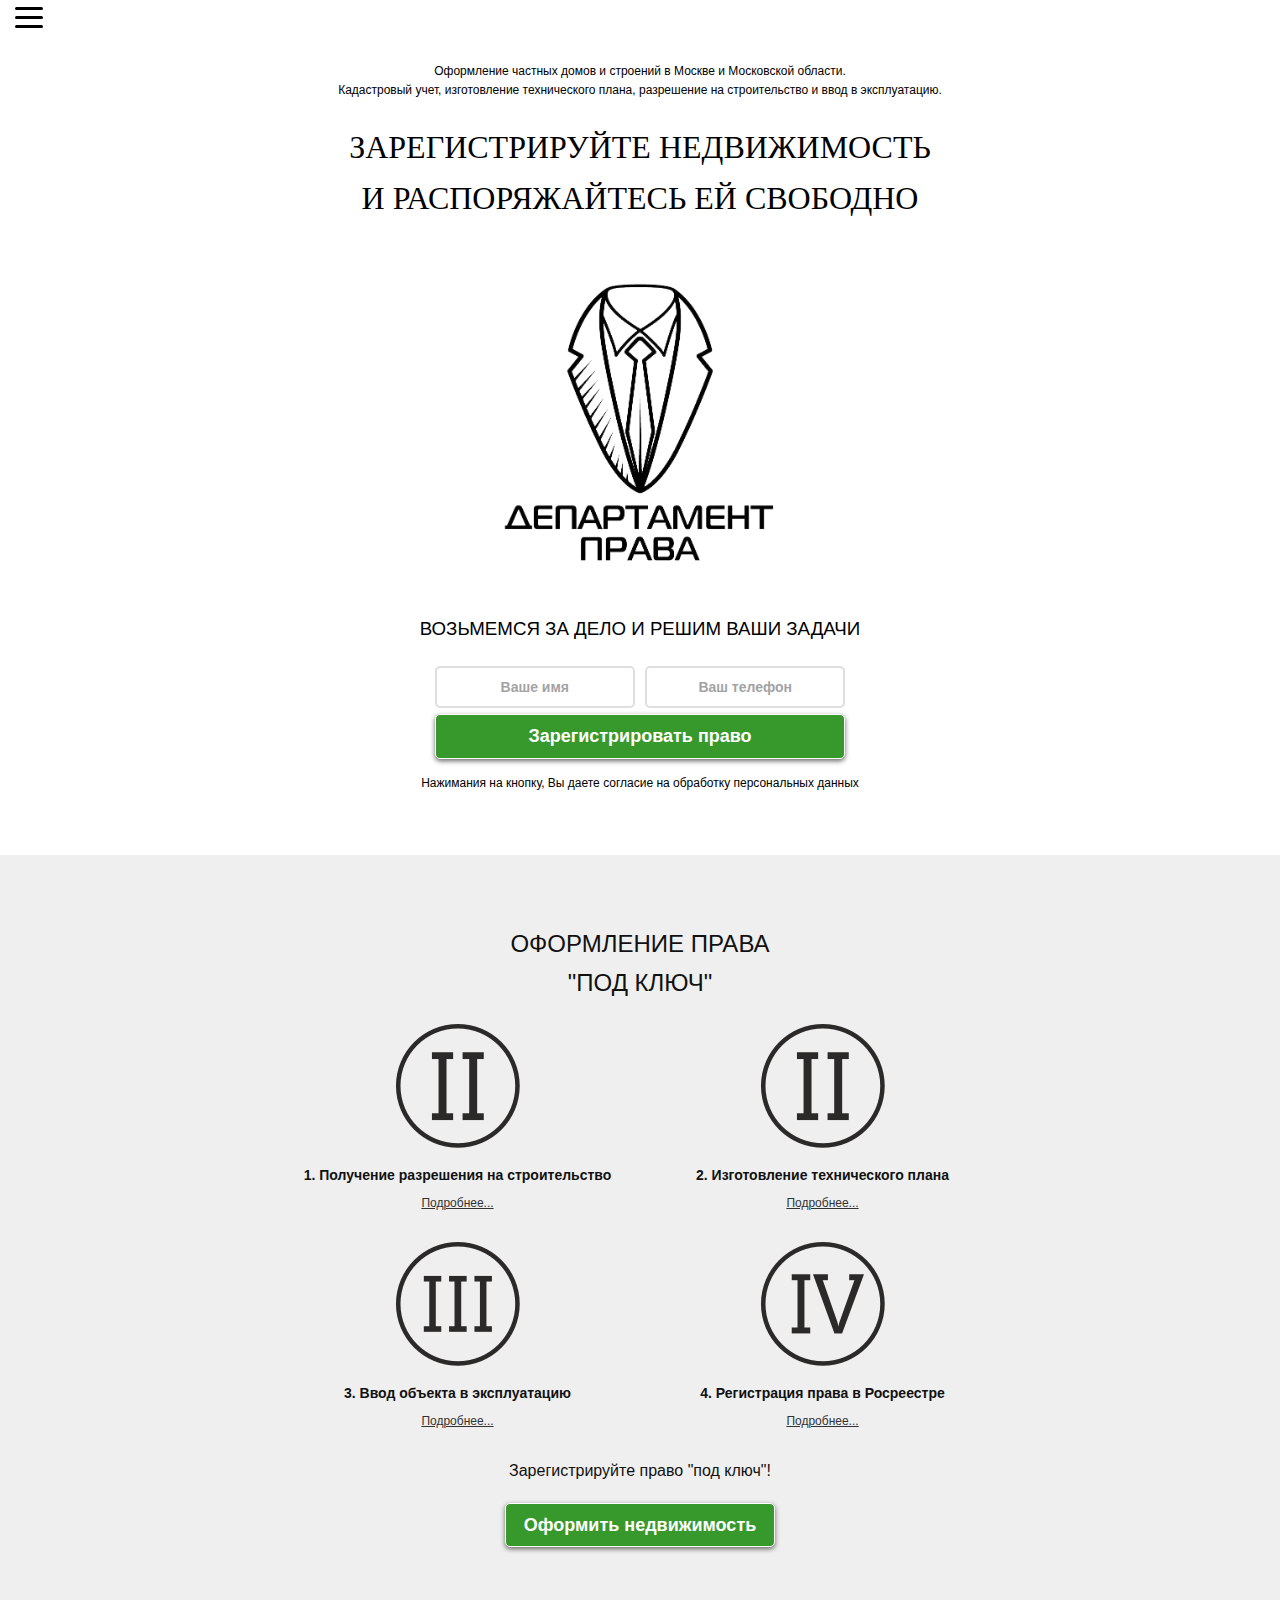
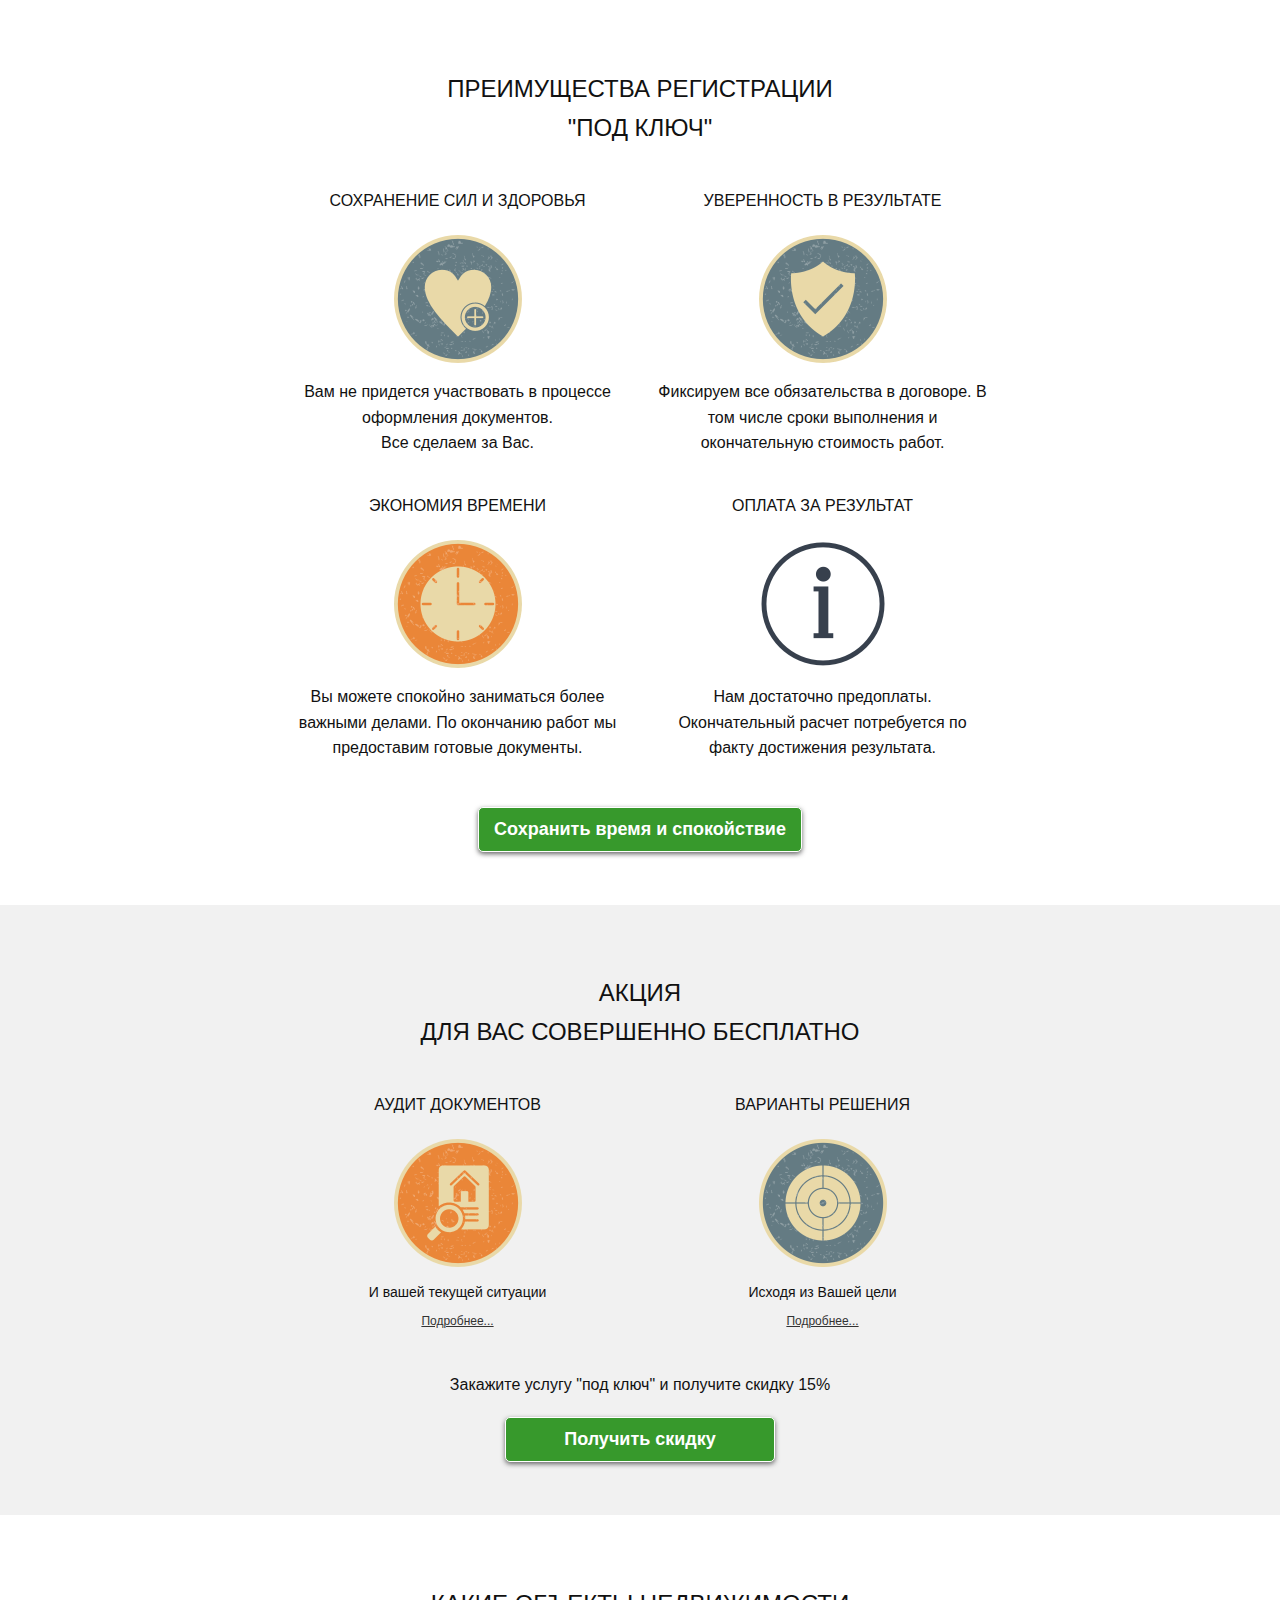
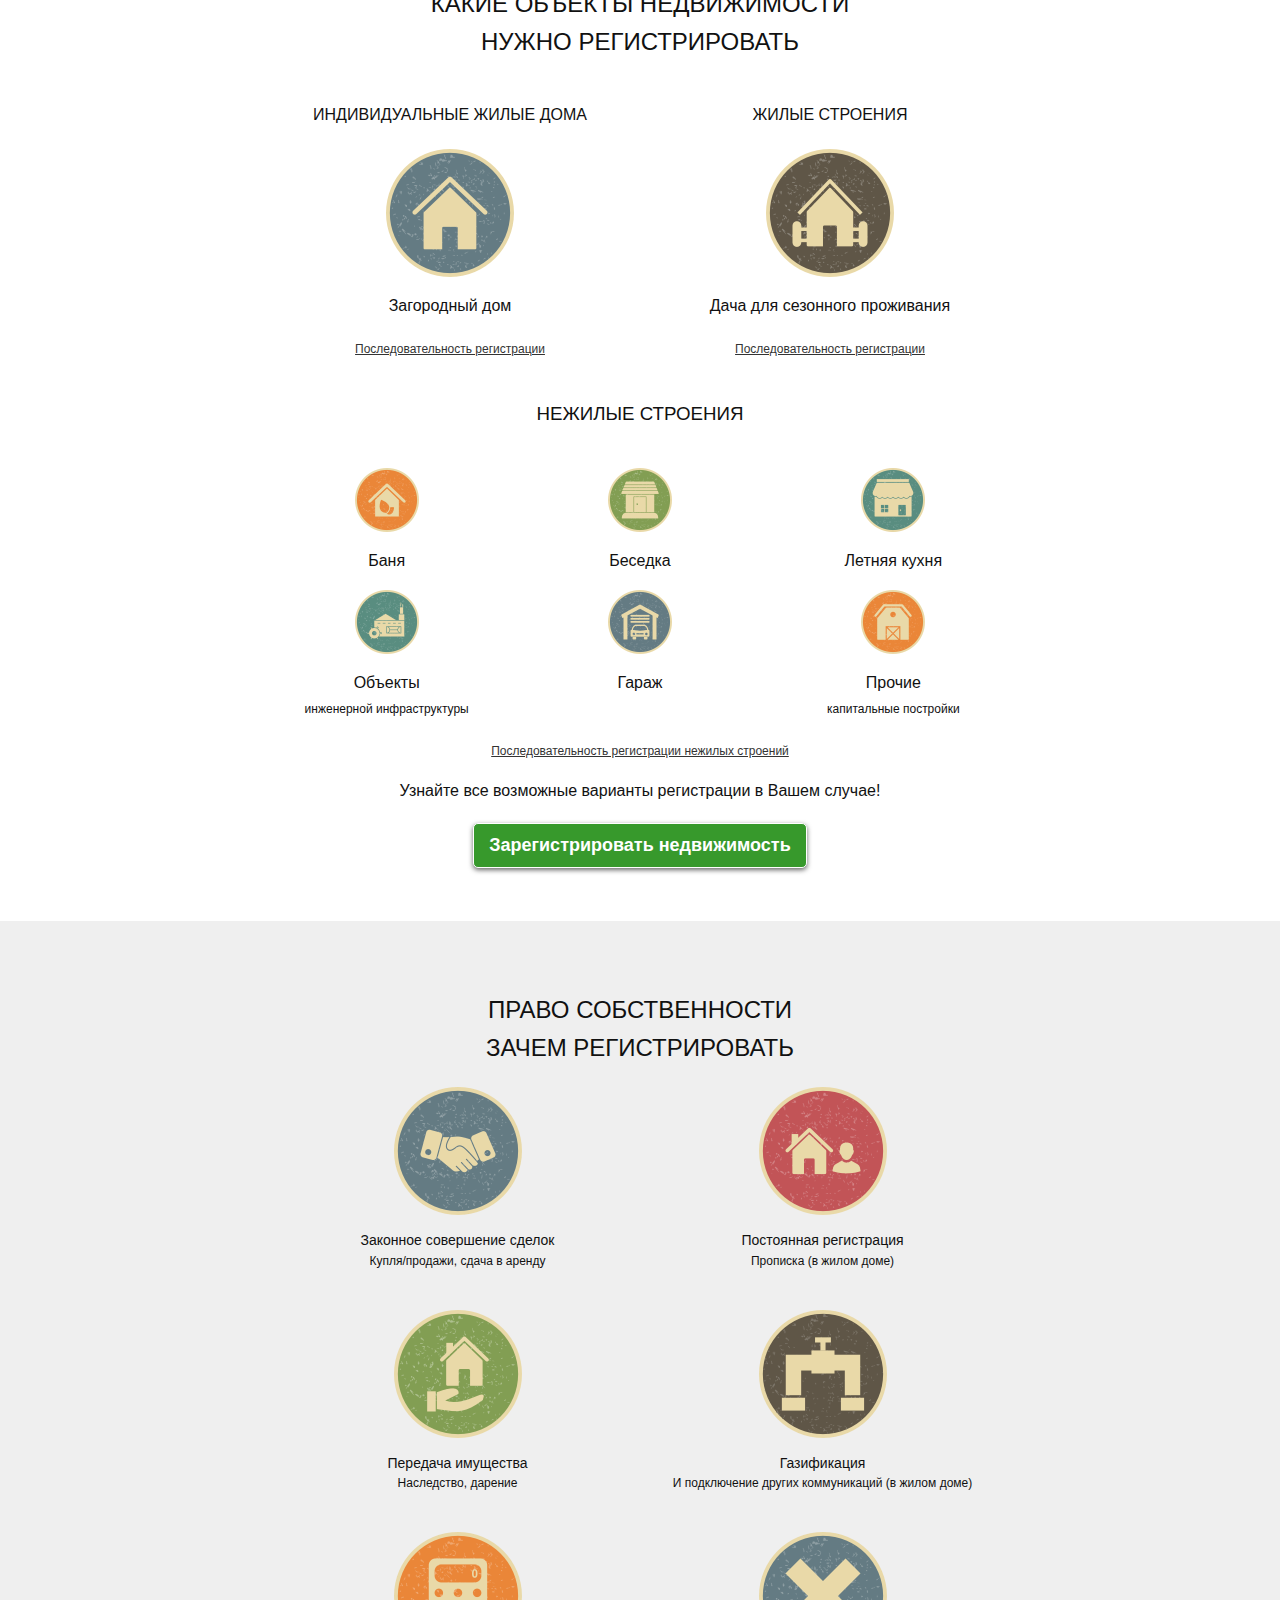
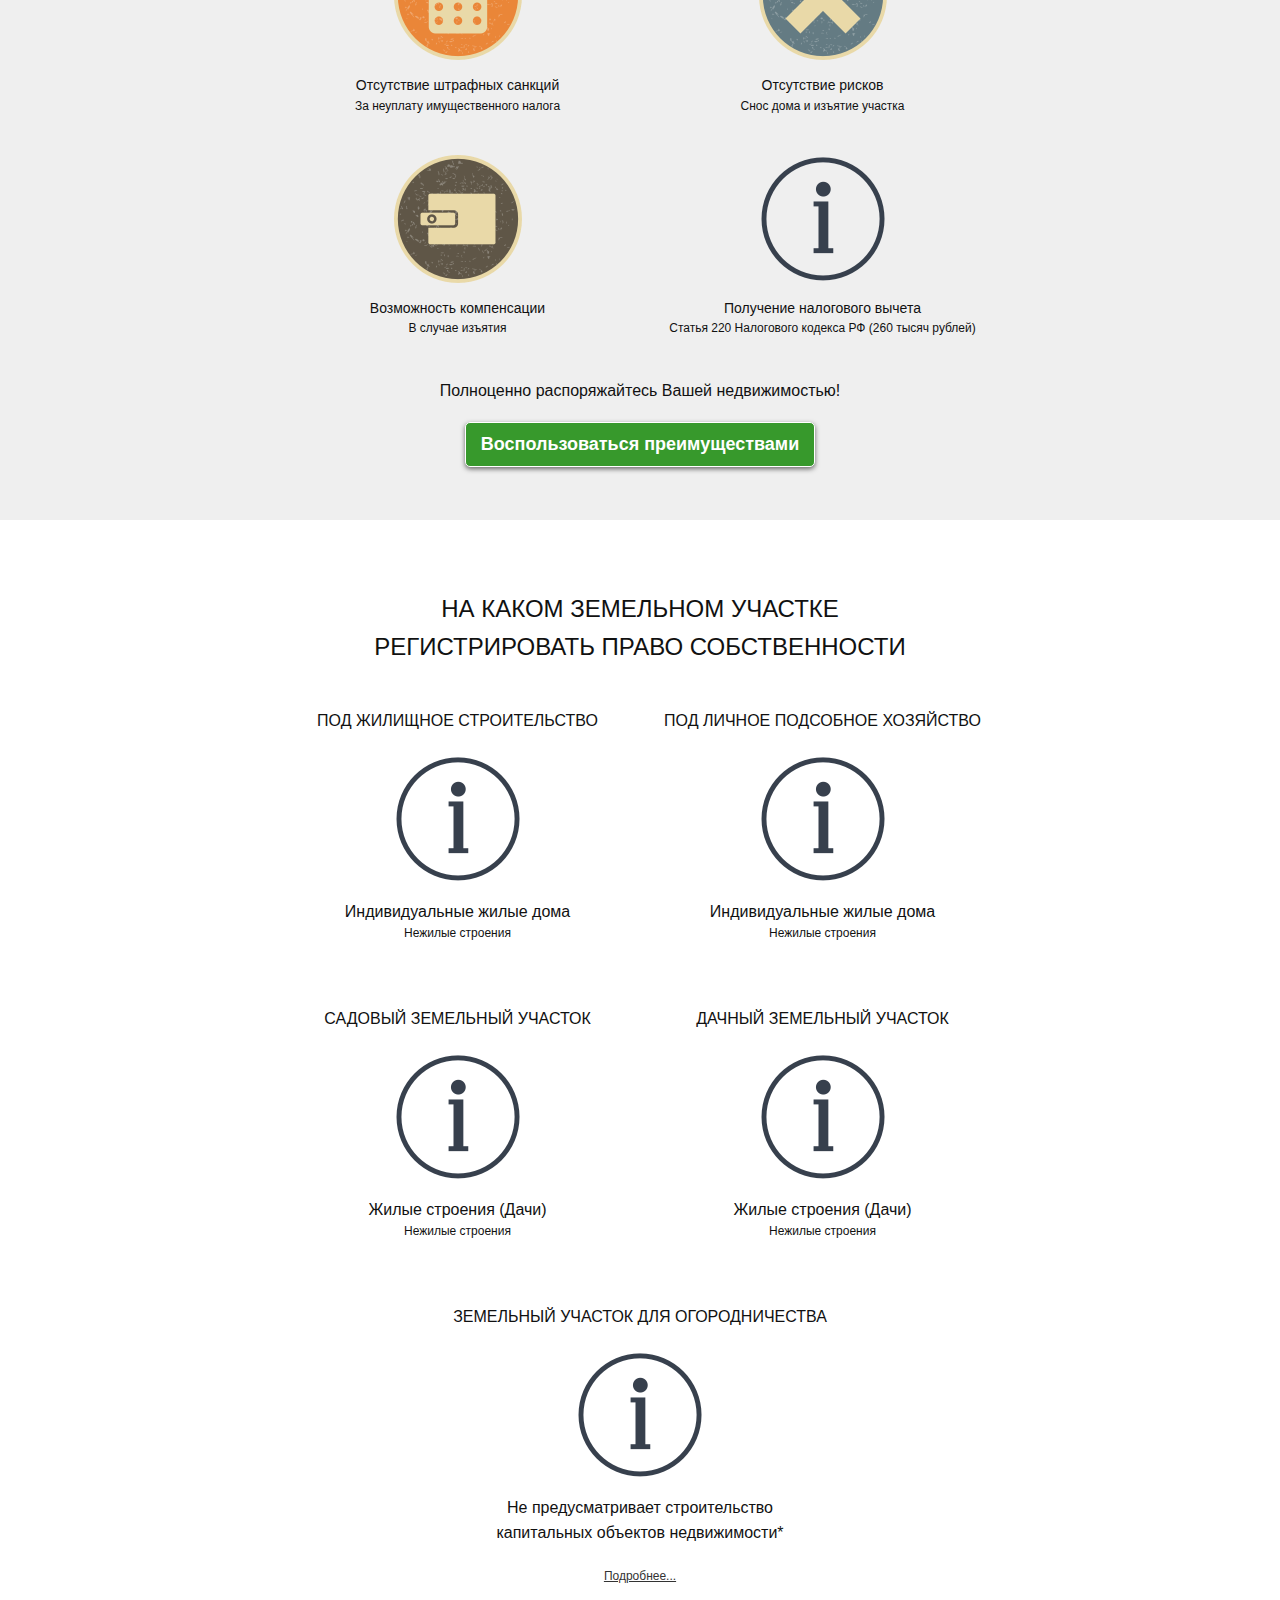
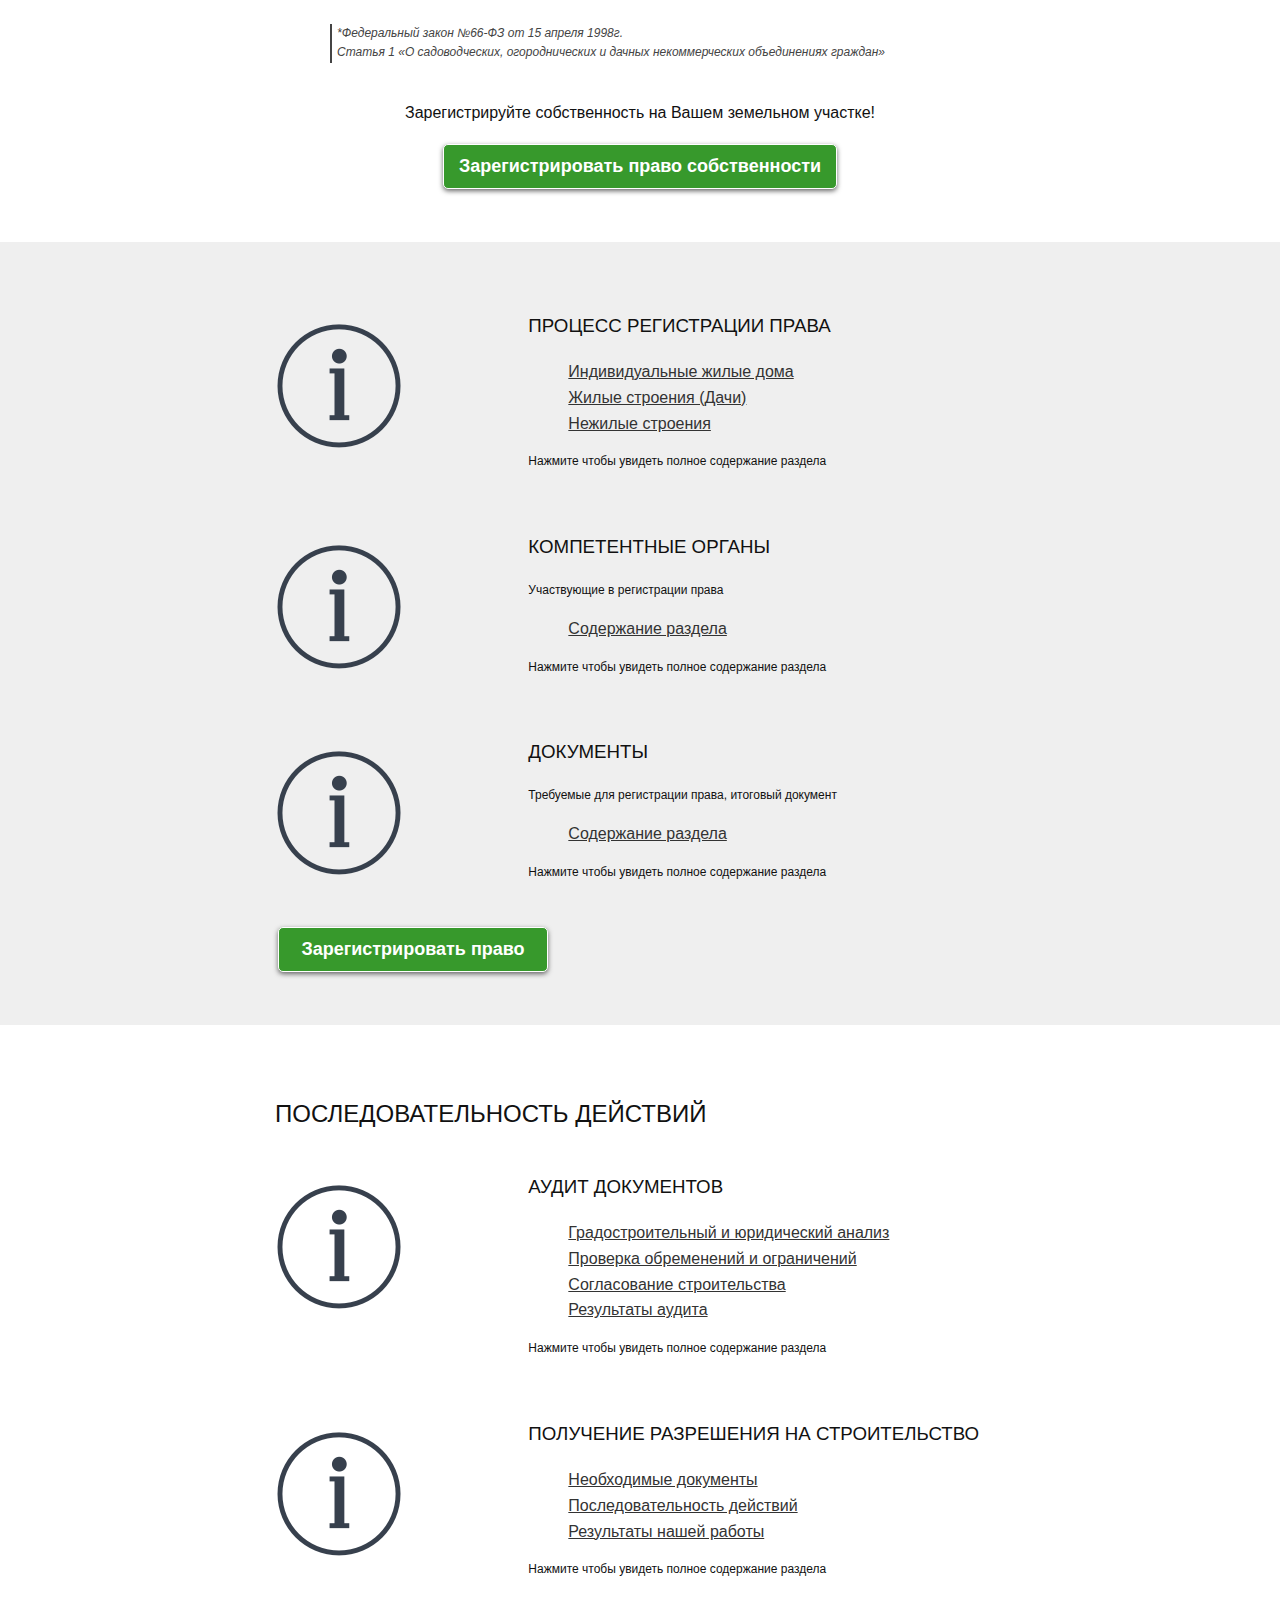
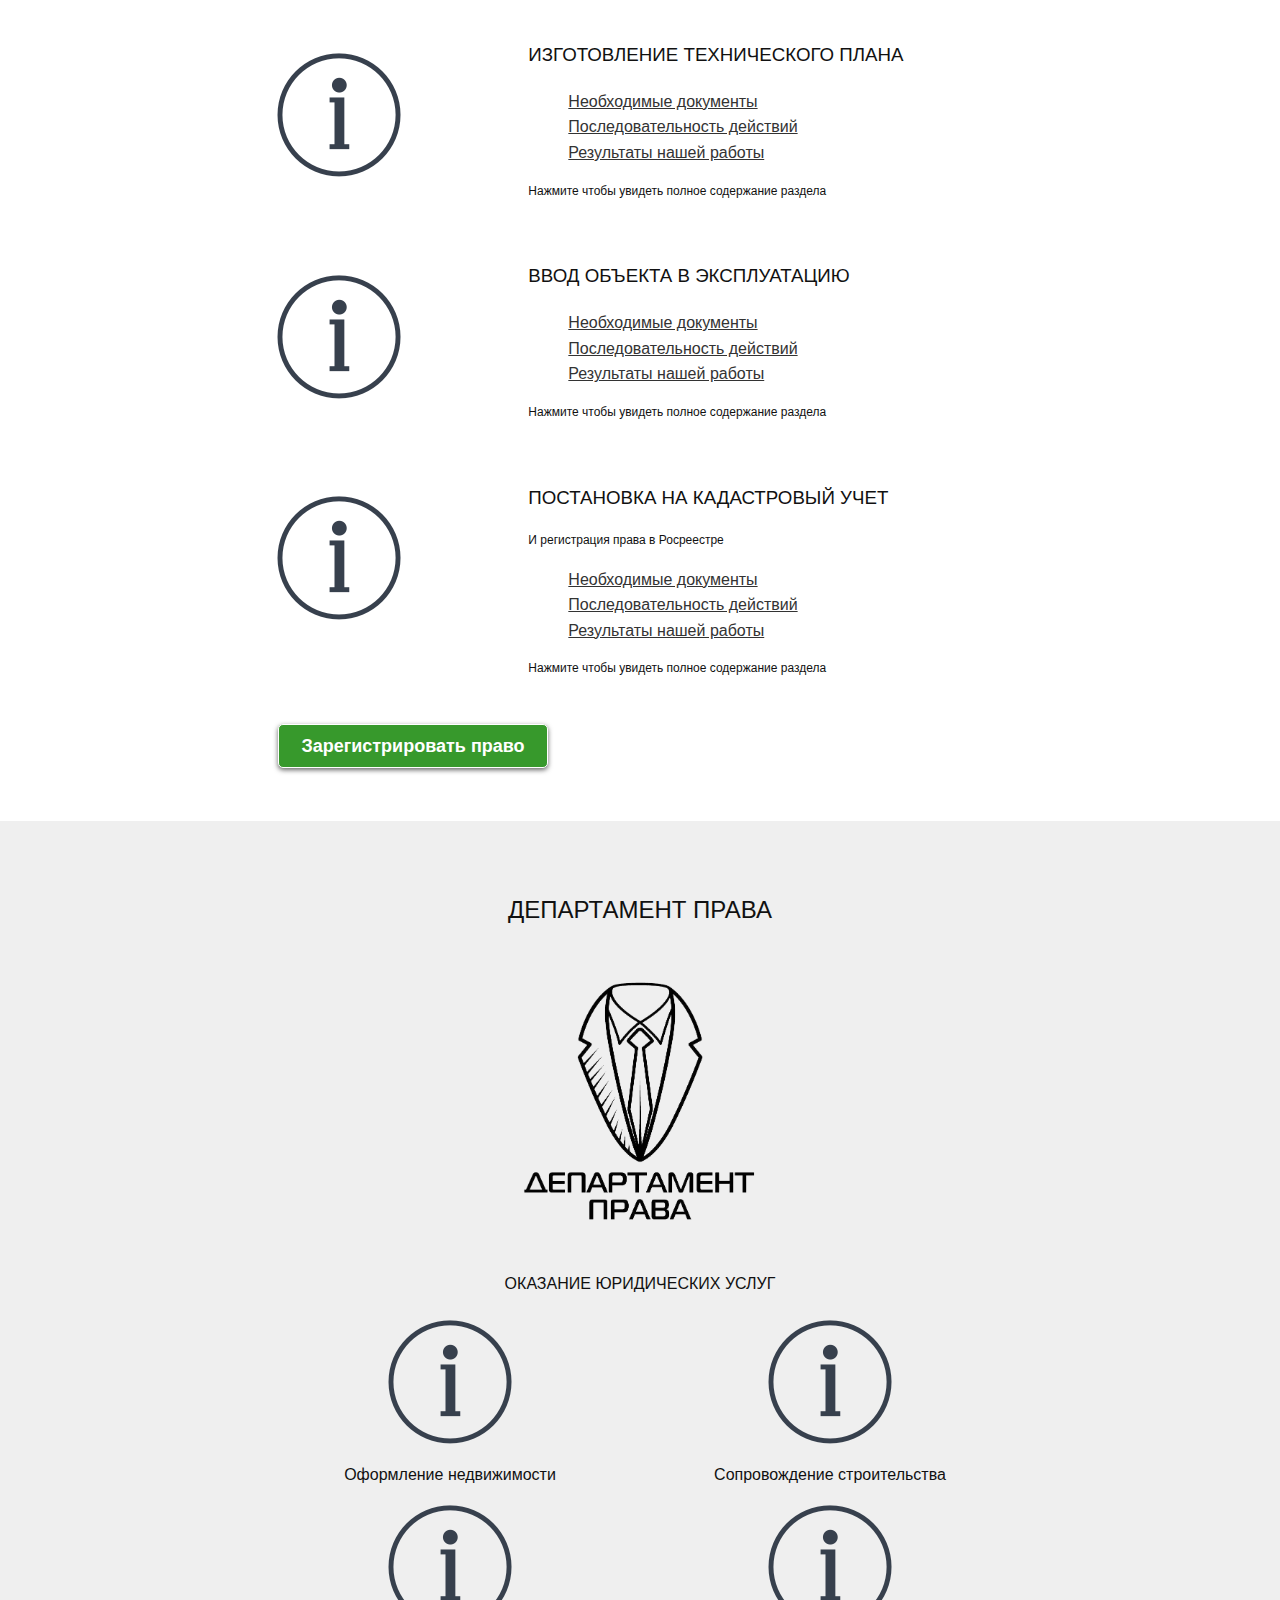
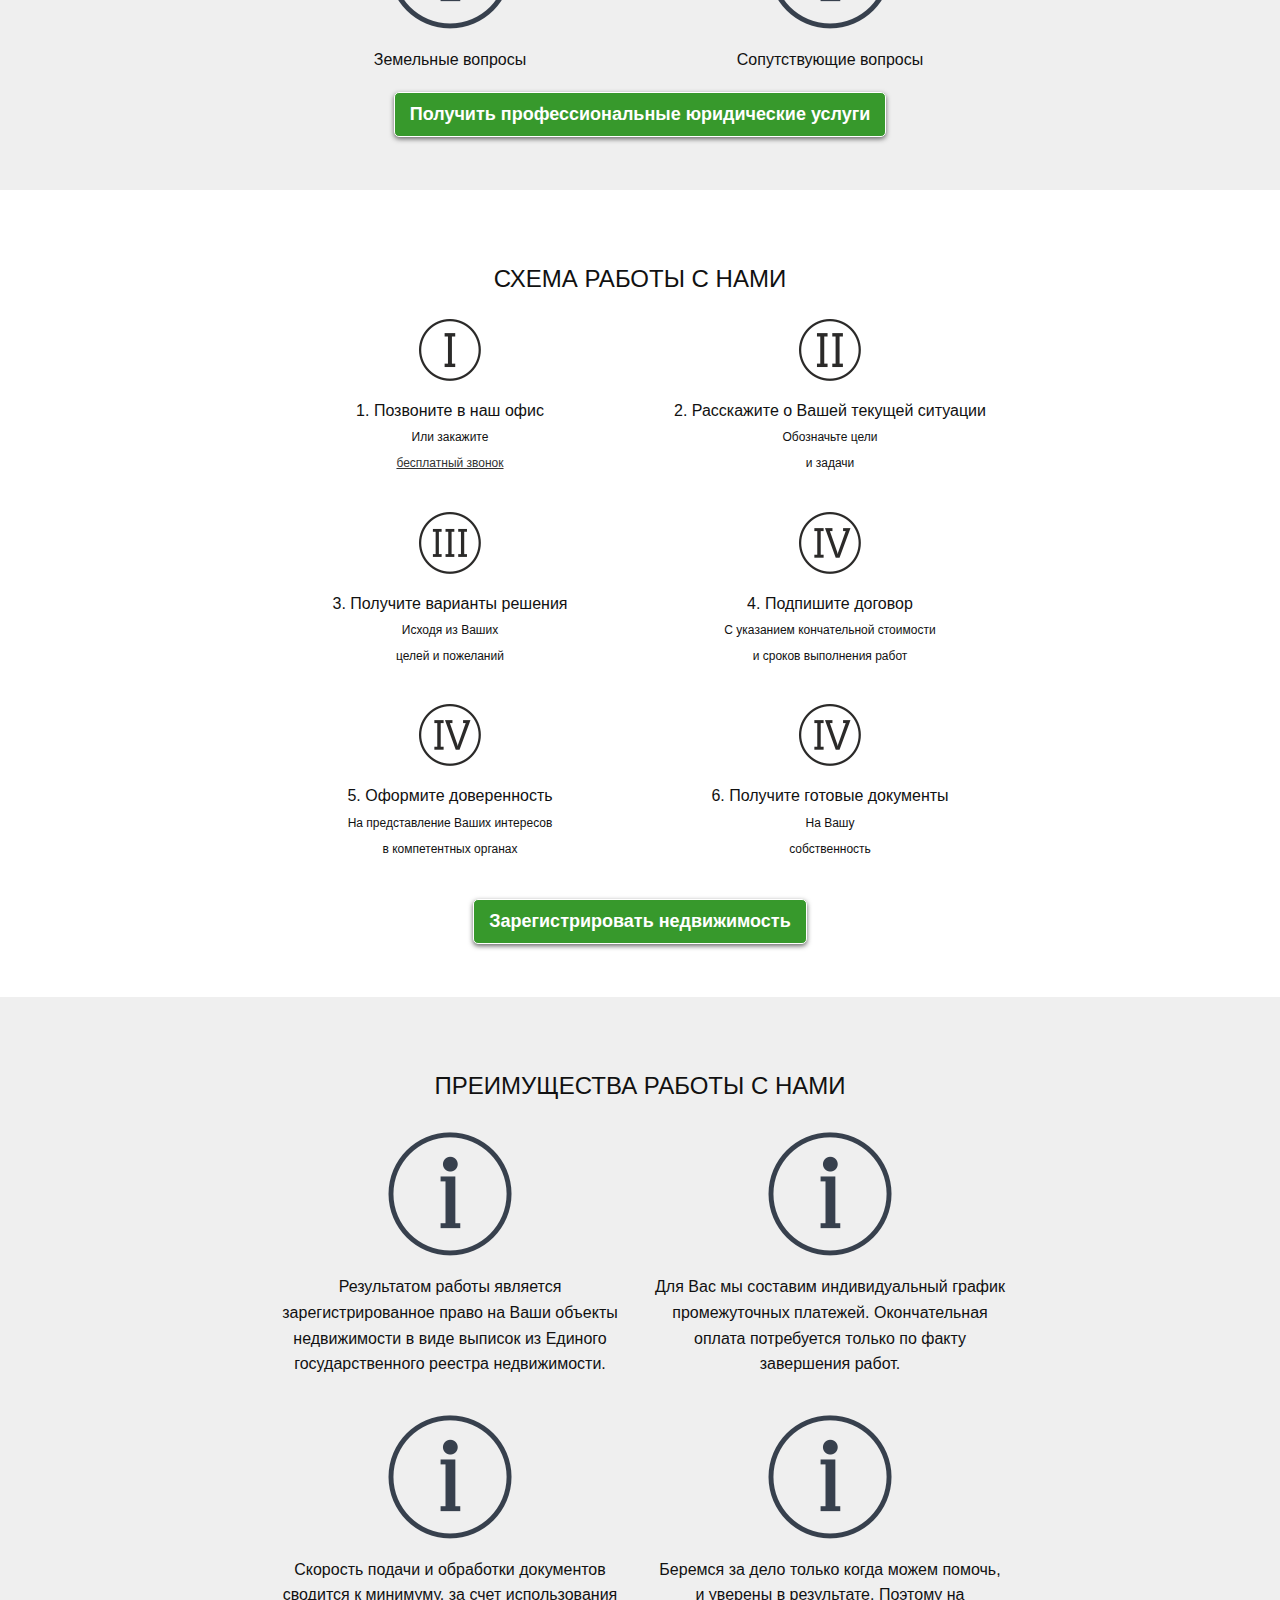
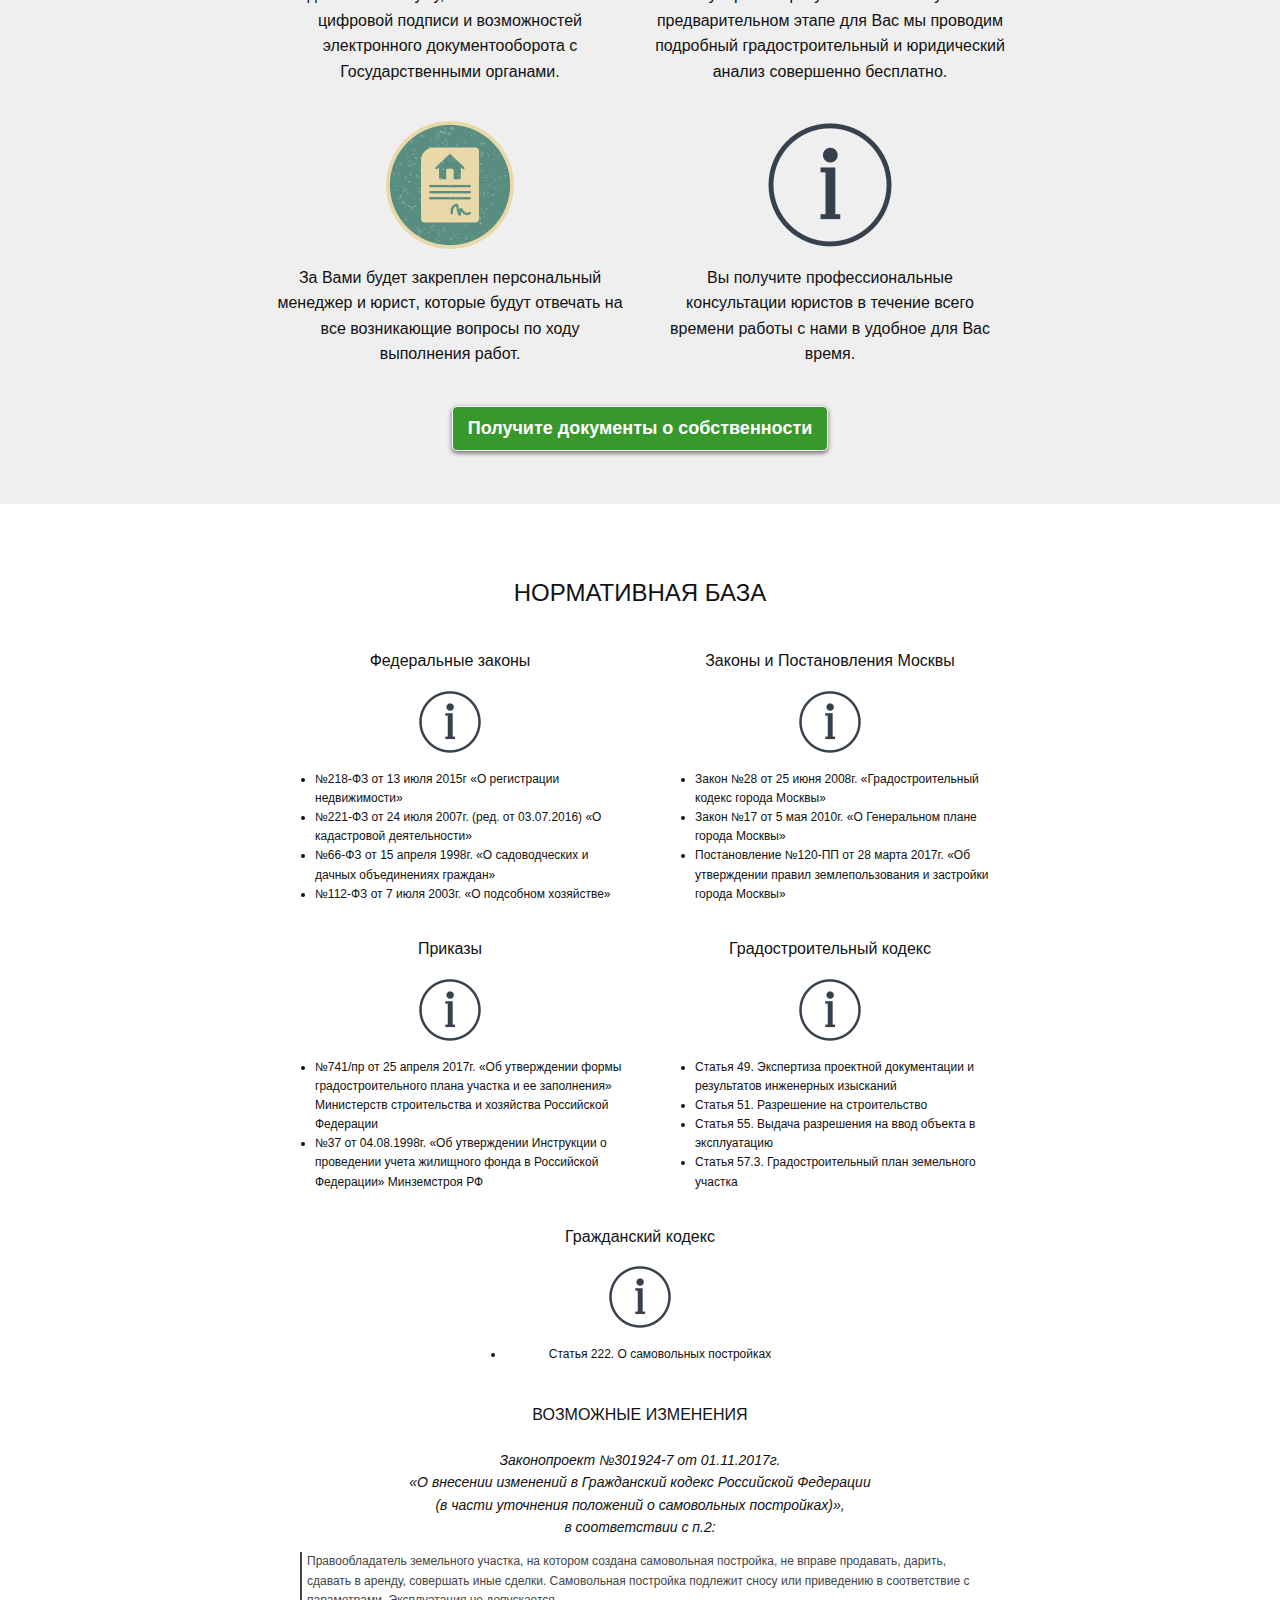
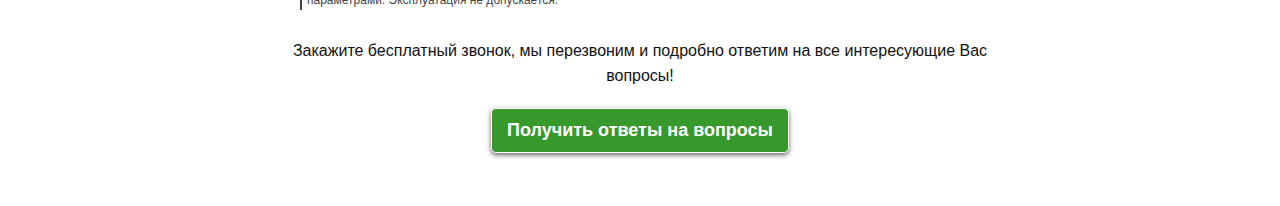
==== Departament/index.html @ 8109ba21 "Upload" ====
<!DOCTYPE html>
<html class="no-js" lang="ru">

<head>

	<meta charset="utf-8">

	<title>Департамент Права</title>
	<meta name="description" 
	content="Оформление частных домов и строений в Москве и Московской области.
	Кадастровый учет, изготовление технического плана, разрешение на строительство и ввод в эксплуатацию.">

	<meta http-equiv="X-UA-Compatible" content="IE=edge">
	<meta name="viewport" content="width=device-width, initial-scale=1, maximum-scale=1">

	<meta property="og:image" content="path/to/image.jpg">

	<link rel="shortcut icon" href="img/favicon/favicon.ico" type="image/x-icon">
	<link rel="apple-touch-icon" href="img/favicon/apple-touch-icon.png">
	<link rel="apple-touch-icon" sizes="72x72" href="img/favicon/apple-touch-icon-72x72.png">
	<link rel="apple-touch-icon" sizes="114x114" href="img/favicon/apple-touch-icon-114x114.png">

	<!-- Bootstrap v3.3.4 Grid Styles -->
	<style>html{font-family:sans-serif;-ms-text-size-adjust:100%;-webkit-text-size-adjust:100%}body{margin:0}article,aside,details,figcaption,figure,footer,header,hgroup,main,menu,nav,section,summary{display:block}audio,canvas,progress,video{display:inline-block;vertical-align:baseline}audio:not([controls]){display:none;height:0}[hidden],template{display:none}a{background-color:transparent}a:active,a:hover{outline:0}abbr[title]{border-bottom:1px dotted}b,strong{font-weight:bold}dfn{font-style:italic}h1{font-size:2em;margin:0.67em 0}mark{background:#ff0;color:#000}small{font-size:80%}sub,sup{font-size:75%;line-height:0;position:relative;vertical-align:baseline}sup{top:-0.5em}sub{bottom:-0.25em}img{border:0}svg:not(:root){overflow:hidden}figure{margin:1em 40px}hr{-moz-box-sizing:content-box;-webkit-box-sizing:content-box;box-sizing:content-box;height:0}pre{overflow:auto}code,kbd,pre,samp{font-family:monospace, monospace;font-size:1em}button,input,optgroup,select,textarea{color:inherit;font:inherit;margin:0}button{overflow:visible}button,select{text-transform:none}button,html input[type="button"],input[type="reset"],input[type="submit"]{-webkit-appearance:button;cursor:pointer}button[disabled],html input[disabled]{cursor:default}button::-moz-focus-inner,input::-moz-focus-inner{border:0;padding:0}input{line-height:normal}input[type="checkbox"],input[type="radio"]{-webkit-box-sizing:border-box;-moz-box-sizing:border-box;box-sizing:border-box;padding:0}input[type="number"]::-webkit-inner-spin-button,input[type="number"]::-webkit-outer-spin-button{height:auto}input[type="search"]{-webkit-appearance:textfield;-moz-box-sizing:content-box;-webkit-box-sizing:content-box;box-sizing:content-box}input[type="search"]::-webkit-search-cancel-button,input[type="search"]::-webkit-search-decoration{-webkit-appearance:none}fieldset{border:1px solid #c0c0c0;margin:0 2px;padding:0.35em 0.625em 0.75em}legend{border:0;padding:0}textarea{overflow:auto}optgroup{font-weight:bold}table{border-collapse:collapse;border-spacing:0}td,th{padding:0}*{-webkit-box-sizing:border-box;-moz-box-sizing:border-box;box-sizing:border-box}*:before,*:after{-webkit-box-sizing:border-box;-moz-box-sizing:border-box;box-sizing:border-box}html{font-size:10px;-webkit-tap-highlight-color:rgba(0,0,0,0)}body{font-family:"Helvetica Neue",Helvetica,Arial,sans-serif;font-size:14px;line-height:1.42857143;color:#333;background-color:#fff}input,button,select,textarea{font-family:inherit;font-size:inherit;line-height:inherit}a{color:#337ab7;text-decoration:none}a:hover,a:focus{color:#23527c;text-decoration:underline}a:focus{outline:thin dotted;outline:5px auto -webkit-focus-ring-color;outline-offset:-2px}figure{margin:0}img{vertical-align:middle}.img-responsive{display:block;max-width:100%;height:auto}.img-rounded{border-radius:6px}.img-thumbnail{padding:4px;line-height:1.42857143;background-color:#fff;border:1px solid #ddd;border-radius:4px;-webkit-transition:all .2s ease-in-out;-o-transition:all .2s ease-in-out;transition:all .2s ease-in-out;display:inline-block;max-width:100%;height:auto}.img-circle{border-radius:50%}hr{margin-top:20px;margin-bottom:20px;border:0;border-top:1px solid #eee}.sr-only{position:absolute;width:1px;height:1px;margin:-1px;padding:0;overflow:hidden;clip:rect(0, 0, 0, 0);border:0}.sr-only-focusable:active,.sr-only-focusable:focus{position:static;width:auto;height:auto;margin:0;overflow:visible;clip:auto}[role="button"]{cursor:pointer}.container{margin-right:auto;margin-left:auto;padding-left:15px;padding-right:15px}@media (min-width:768px){.container{width:750px}}@media (min-width:992px){.container{width:970px}}@media (min-width:1200px){.container{width:1170px}}.container-fluid{margin-right:auto;margin-left:auto;padding-left:15px;padding-right:15px}.row{margin-left:-15px;margin-right:-15px}.col-xs-1, .col-sm-1, .col-md-1, .col-lg-1, .col-xs-2, .col-sm-2, .col-md-2, .col-lg-2, .col-xs-3, .col-sm-3, .col-md-3, .col-lg-3, .col-xs-4, .col-sm-4, .col-md-4, .col-lg-4, .col-xs-5, .col-sm-5, .col-md-5, .col-lg-5, .col-xs-6, .col-sm-6, .col-md-6, .col-lg-6, .col-xs-7, .col-sm-7, .col-md-7, .col-lg-7, .col-xs-8, .col-sm-8, .col-md-8, .col-lg-8, .col-xs-9, .col-sm-9, .col-md-9, .col-lg-9, .col-xs-10, .col-sm-10, .col-md-10, .col-lg-10, .col-xs-11, .col-sm-11, .col-md-11, .col-lg-11, .col-xs-12, .col-sm-12, .col-md-12, .col-lg-12{position:relative;min-height:1px;padding-left:15px;padding-right:15px}.col-xs-1, .col-xs-2, .col-xs-3, .col-xs-4, .col-xs-5, .col-xs-6, .col-xs-7, .col-xs-8, .col-xs-9, .col-xs-10, .col-xs-11, .col-xs-12{float:left}.col-xs-12{width:100%}.col-xs-11{width:91.66666667%}.col-xs-10{width:83.33333333%}.col-xs-9{width:75%}.col-xs-8{width:66.66666667%}.col-xs-7{width:58.33333333%}.col-xs-6{width:50%}.col-xs-5{width:41.66666667%}.col-xs-4{width:33.33333333%}.col-xs-3{width:25%}.col-xs-2{width:16.66666667%}.col-xs-1{width:8.33333333%}.col-xs-pull-12{right:100%}.col-xs-pull-11{right:91.66666667%}.col-xs-pull-10{right:83.33333333%}.col-xs-pull-9{right:75%}.col-xs-pull-8{right:66.66666667%}.col-xs-pull-7{right:58.33333333%}.col-xs-pull-6{right:50%}.col-xs-pull-5{right:41.66666667%}.col-xs-pull-4{right:33.33333333%}.col-xs-pull-3{right:25%}.col-xs-pull-2{right:16.66666667%}.col-xs-pull-1{right:8.33333333%}.col-xs-pull-0{right:auto}.col-xs-push-12{left:100%}.col-xs-push-11{left:91.66666667%}.col-xs-push-10{left:83.33333333%}.col-xs-push-9{left:75%}.col-xs-push-8{left:66.66666667%}.col-xs-push-7{left:58.33333333%}.col-xs-push-6{left:50%}.col-xs-push-5{left:41.66666667%}.col-xs-push-4{left:33.33333333%}.col-xs-push-3{left:25%}.col-xs-push-2{left:16.66666667%}.col-xs-push-1{left:8.33333333%}.col-xs-push-0{left:auto}.col-xs-offset-12{margin-left:100%}.col-xs-offset-11{margin-left:91.66666667%}.col-xs-offset-10{margin-left:83.33333333%}.col-xs-offset-9{margin-left:75%}.col-xs-offset-8{margin-left:66.66666667%}.col-xs-offset-7{margin-left:58.33333333%}.col-xs-offset-6{margin-left:50%}.col-xs-offset-5{margin-left:41.66666667%}.col-xs-offset-4{margin-left:33.33333333%}.col-xs-offset-3{margin-left:25%}.col-xs-offset-2{margin-left:16.66666667%}.col-xs-offset-1{margin-left:8.33333333%}.col-xs-offset-0{margin-left:0}@media (min-width:768px){.col-sm-1, .col-sm-2, .col-sm-3, .col-sm-4, .col-sm-5, .col-sm-6, .col-sm-7, .col-sm-8, .col-sm-9, .col-sm-10, .col-sm-11, .col-sm-12{float:left}.col-sm-12{width:100%}.col-sm-11{width:91.66666667%}.col-sm-10{width:83.33333333%}.col-sm-9{width:75%}.col-sm-8{width:66.66666667%}.col-sm-7{width:58.33333333%}.col-sm-6{width:50%}.col-sm-5{width:41.66666667%}.col-sm-4{width:33.33333333%}.col-sm-3{width:25%}.col-sm-2{width:16.66666667%}.col-sm-1{width:8.33333333%}.col-sm-pull-12{right:100%}.col-sm-pull-11{right:91.66666667%}.col-sm-pull-10{right:83.33333333%}.col-sm-pull-9{right:75%}.col-sm-pull-8{right:66.66666667%}.col-sm-pull-7{right:58.33333333%}.col-sm-pull-6{right:50%}.col-sm-pull-5{right:41.66666667%}.col-sm-pull-4{right:33.33333333%}.col-sm-pull-3{right:25%}.col-sm-pull-2{right:16.66666667%}.col-sm-pull-1{right:8.33333333%}.col-sm-pull-0{right:auto}.col-sm-push-12{left:100%}.col-sm-push-11{left:91.66666667%}.col-sm-push-10{left:83.33333333%}.col-sm-push-9{left:75%}.col-sm-push-8{left:66.66666667%}.col-sm-push-7{left:58.33333333%}.col-sm-push-6{left:50%}.col-sm-push-5{left:41.66666667%}.col-sm-push-4{left:33.33333333%}.col-sm-push-3{left:25%}.col-sm-push-2{left:16.66666667%}.col-sm-push-1{left:8.33333333%}.col-sm-push-0{left:auto}.col-sm-offset-12{margin-left:100%}.col-sm-offset-11{margin-left:91.66666667%}.col-sm-offset-10{margin-left:83.33333333%}.col-sm-offset-9{margin-left:75%}.col-sm-offset-8{margin-left:66.66666667%}.col-sm-offset-7{margin-left:58.33333333%}.col-sm-offset-6{margin-left:50%}.col-sm-offset-5{margin-left:41.66666667%}.col-sm-offset-4{margin-left:33.33333333%}.col-sm-offset-3{margin-left:25%}.col-sm-offset-2{margin-left:16.66666667%}.col-sm-offset-1{margin-left:8.33333333%}.col-sm-offset-0{margin-left:0}}@media (min-width:992px){.col-md-1, .col-md-2, .col-md-3, .col-md-4, .col-md-5, .col-md-6, .col-md-7, .col-md-8, .col-md-9, .col-md-10, .col-md-11, .col-md-12{float:left}.col-md-12{width:100%}.col-md-11{width:91.66666667%}.col-md-10{width:83.33333333%}.col-md-9{width:75%}.col-md-8{width:66.66666667%}.col-md-7{width:58.33333333%}.col-md-6{width:50%}.col-md-5{width:41.66666667%}.col-md-4{width:33.33333333%}.col-md-3{width:25%}.col-md-2{width:16.66666667%}.col-md-1{width:8.33333333%}.col-md-pull-12{right:100%}.col-md-pull-11{right:91.66666667%}.col-md-pull-10{right:83.33333333%}.col-md-pull-9{right:75%}.col-md-pull-8{right:66.66666667%}.col-md-pull-7{right:58.33333333%}.col-md-pull-6{right:50%}.col-md-pull-5{right:41.66666667%}.col-md-pull-4{right:33.33333333%}.col-md-pull-3{right:25%}.col-md-pull-2{right:16.66666667%}.col-md-pull-1{right:8.33333333%}.col-md-pull-0{right:auto}.col-md-push-12{left:100%}.col-md-push-11{left:91.66666667%}.col-md-push-10{left:83.33333333%}.col-md-push-9{left:75%}.col-md-push-8{left:66.66666667%}.col-md-push-7{left:58.33333333%}.col-md-push-6{left:50%}.col-md-push-5{left:41.66666667%}.col-md-push-4{left:33.33333333%}.col-md-push-3{left:25%}.col-md-push-2{left:16.66666667%}.col-md-push-1{left:8.33333333%}.col-md-push-0{left:auto}.col-md-offset-12{margin-left:100%}.col-md-offset-11{margin-left:91.66666667%}.col-md-offset-10{margin-left:83.33333333%}.col-md-offset-9{margin-left:75%}.col-md-offset-8{margin-left:66.66666667%}.col-md-offset-7{margin-left:58.33333333%}.col-md-offset-6{margin-left:50%}.col-md-offset-5{margin-left:41.66666667%}.col-md-offset-4{margin-left:33.33333333%}.col-md-offset-3{margin-left:25%}.col-md-offset-2{margin-left:16.66666667%}.col-md-offset-1{margin-left:8.33333333%}.col-md-offset-0{margin-left:0}}@media (min-width:1200px){.col-lg-1, .col-lg-2, .col-lg-3, .col-lg-4, .col-lg-5, .col-lg-6, .col-lg-7, .col-lg-8, .col-lg-9, .col-lg-10, .col-lg-11, .col-lg-12{float:left}.col-lg-12{width:100%}.col-lg-11{width:91.66666667%}.col-lg-10{width:83.33333333%}.col-lg-9{width:75%}.col-lg-8{width:66.66666667%}.col-lg-7{width:58.33333333%}.col-lg-6{width:50%}.col-lg-5{width:41.66666667%}.col-lg-4{width:33.33333333%}.col-lg-3{width:25%}.col-lg-2{width:16.66666667%}.col-lg-1{width:8.33333333%}.col-lg-pull-12{right:100%}.col-lg-pull-11{right:91.66666667%}.col-lg-pull-10{right:83.33333333%}.col-lg-pull-9{right:75%}.col-lg-pull-8{right:66.66666667%}.col-lg-pull-7{right:58.33333333%}.col-lg-pull-6{right:50%}.col-lg-pull-5{right:41.66666667%}.col-lg-pull-4{right:33.33333333%}.col-lg-pull-3{right:25%}.col-lg-pull-2{right:16.66666667%}.col-lg-pull-1{right:8.33333333%}.col-lg-pull-0{right:auto}.col-lg-push-12{left:100%}.col-lg-push-11{left:91.66666667%}.col-lg-push-10{left:83.33333333%}.col-lg-push-9{left:75%}.col-lg-push-8{left:66.66666667%}.col-lg-push-7{left:58.33333333%}.col-lg-push-6{left:50%}.col-lg-push-5{left:41.66666667%}.col-lg-push-4{left:33.33333333%}.col-lg-push-3{left:25%}.col-lg-push-2{left:16.66666667%}.col-lg-push-1{left:8.33333333%}.col-lg-push-0{left:auto}.col-lg-offset-12{margin-left:100%}.col-lg-offset-11{margin-left:91.66666667%}.col-lg-offset-10{margin-left:83.33333333%}.col-lg-offset-9{margin-left:75%}.col-lg-offset-8{margin-left:66.66666667%}.col-lg-offset-7{margin-left:58.33333333%}.col-lg-offset-6{margin-left:50%}.col-lg-offset-5{margin-left:41.66666667%}.col-lg-offset-4{margin-left:33.33333333%}.col-lg-offset-3{margin-left:25%}.col-lg-offset-2{margin-left:16.66666667%}.col-lg-offset-1{margin-left:8.33333333%}.col-lg-offset-0{margin-left:0}}.clearfix:before,.clearfix:after,.container:before,.container:after,.container-fluid:before,.container-fluid:after,.row:before,.row:after{content:" ";display:table}.clearfix:after,.container:after,.container-fluid:after,.row:after{clear:both}.center-block{display:block;margin-left:auto;margin-right:auto}.pull-right{float:right !important}.pull-left{float:left !important}.hide{display:none !important}.show{display:block !important}.invisible{visibility:hidden}.text-hide{font:0/0 a;color:transparent;text-shadow:none;background-color:transparent;border:0}.hidden{display:none !important}.affix{position:fixed}@-ms-viewport{width:device-width}.visible-xs,.visible-sm,.visible-md,.visible-lg{display:none !important}.visible-xs-block,.visible-xs-inline,.visible-xs-inline-block,.visible-sm-block,.visible-sm-inline,.visible-sm-inline-block,.visible-md-block,.visible-md-inline,.visible-md-inline-block,.visible-lg-block,.visible-lg-inline,.visible-lg-inline-block{display:none !important}@media (max-width:767px){.visible-xs{display:block !important}table.visible-xs{display:table}tr.visible-xs{display:table-row !important}th.visible-xs,td.visible-xs{display:table-cell !important}}@media (max-width:767px){.visible-xs-block{display:block !important}}@media (max-width:767px){.visible-xs-inline{display:inline !important}}@media (max-width:767px){.visible-xs-inline-block{display:inline-block !important}}@media (min-width:768px) and (max-width:991px){.visible-sm{display:block !important}table.visible-sm{display:table}tr.visible-sm{display:table-row !important}th.visible-sm,td.visible-sm{display:table-cell !important}}@media (min-width:768px) and (max-width:991px){.visible-sm-block{display:block !important}}@media (min-width:768px) and (max-width:991px){.visible-sm-inline{display:inline !important}}@media (min-width:768px) and (max-width:991px){.visible-sm-inline-block{display:inline-block !important}}@media (min-width:992px) and (max-width:1199px){.visible-md{display:block !important}table.visible-md{display:table}tr.visible-md{display:table-row !important}th.visible-md,td.visible-md{display:table-cell !important}}@media (min-width:992px) and (max-width:1199px){.visible-md-block{display:block !important}}@media (min-width:992px) and (max-width:1199px){.visible-md-inline{display:inline !important}}@media (min-width:992px) and (max-width:1199px){.visible-md-inline-block{display:inline-block !important}}@media (min-width:1200px){.visible-lg{display:block !important}table.visible-lg{display:table}tr.visible-lg{display:table-row !important}th.visible-lg,td.visible-lg{display:table-cell !important}}@media (min-width:1200px){.visible-lg-block{display:block !important}}@media (min-width:1200px){.visible-lg-inline{display:inline !important}}@media (min-width:1200px){.visible-lg-inline-block{display:inline-block !important}}@media (max-width:767px){.hidden-xs{display:none !important}}@media (min-width:768px) and (max-width:991px){.hidden-sm{display:none !important}}@media (min-width:992px) and (max-width:1199px){.hidden-md{display:none !important}}@media (min-width:1200px){.hidden-lg{display:none !important}}.visible-print{display:none !important}@media print{.visible-print{display:block !important}table.visible-print{display:table}tr.visible-print{display:table-row !important}th.visible-print,td.visible-print{display:table-cell !important}}.visible-print-block{display:none !important}@media print{.visible-print-block{display:block !important}}.visible-print-inline{display:none !important}@media print{.visible-print-inline{display:inline !important}}.visible-print-inline-block{display:none !important}@media print{.visible-print-inline-block{display:inline-block !important}}@media print{.hidden-print{display:none !important}}</style>

	<!-- Header CSS (First Sections of Website: paste after release from header.min.css here) -->
	<style></style>

	<!-- Load CSS, CSS Localstorage & WebFonts Main Function -->
	<script>!function(e){"use strict";function t(e,t,n){e.addEventListener?e.addEventListener(t,n,!1):e.attachEvent&&e.attachEvent("on"+t,n)}function n(t,n){return e.localStorage&&localStorage[t+"_content"]&&localStorage[t+"_file"]===n}function a(t,a){if(e.localStorage&&e.XMLHttpRequest)n(t,a)?o(localStorage[t+"_content"]):l(t,a);else{var s=r.createElement("link");s.href=a,s.id=t,s.rel="stylesheet",s.type="text/css",r.getElementsByTagName("head")[0].appendChild(s),r.cookie=t}}function l(e,t){var n=new XMLHttpRequest;n.open("GET",t,!0),n.onreadystatechange=function(){4===n.readyState&&200===n.status&&(o(n.responseText),localStorage[e+"_content"]=n.responseText,localStorage[e+"_file"]=t)},n.send()}function o(e){var t=r.createElement("style");t.setAttribute("type","text/css"),r.getElementsByTagName("head")[0].appendChild(t),t.styleSheet?t.styleSheet.cssText=e:t.innerHTML=e}var r=e.document;e.loadCSS=function(e,t,n){var a,l=r.createElement("link");if(t)a=t;else{var o;o=r.querySelectorAll?r.querySelectorAll("style,link[rel=stylesheet],script"):(r.body||r.getElementsByTagName("head")[0]).childNodes,a=o[o.length-1]}var s=r.styleSheets;l.rel="stylesheet",l.href=e,l.media="only x",a.parentNode.insertBefore(l,t?a:a.nextSibling);var c=function(e){for(var t=l.href,n=s.length;n--;)if(s[n].href===t)return e();setTimeout(function(){c(e)})};return l.onloadcssdefined=c,c(function(){l.media=n||"all"}),l},e.loadLocalStorageCSS=function(l,o){n(l,o)||r.cookie.indexOf(l)>-1?a(l,o):t(e,"load",function(){a(l,o)})}}(this);</script>

	<!-- Load CSS Start -->
	<script>loadLocalStorageCSS( "webfonts", "css/fonts.min.css?ver=1.0.0" );</script>
	<script>loadCSS( "css/header.min.css?ver=1.0.0", false, "all" );</script>
	<script>loadCSS( "css/main.min.css?ver=1.0.0", false, "all" );</script>
	<!-- Load CSS End -->

	<!-- Load CSS Compiled without JS -->
	<noscript>
		<link rel="stylesheet" href="css/fonts.min.css">
		<link rel="stylesheet" href="css/main.min.css">
		<link rel="stylesheet" href="css/header.min.css">
	</noscript>

</head>

<body class="ishome">

	<header class="main-head">
		
		<nav class="top-line">

			<div class="mobile-mnu" style="z-index: 100;">
				<a href="#" class="toggle-mnu" style="z-index: 999"><span></span></a><b>Меню</b>
			</div>
			
		</nav>

		<div class="container">
			<nav id="my-menu" style="z-index: 900;">
				<ul>
					<li><a href="#">Главная</a></li>
					<li><a href="#">Что регистрировать?</a></li>
					<li><a href="#">Зачем регистрировать?</a></li>
					<li><a href="#">Виды участков</a></li>
					<li><a href="#">Процесс регистрации</a></li>
					<li><a href="#">Последовательность действий</a></li>
					<li><a href="#">Работа с нами</a></li>
				</ul>
			</nav>
		</div>

	</header>

	<section class="block-1">
		<div class="container">
			<div class="col-sm-8 col-sm-offset-2">
				<p>Оформление частных домов и строений в Москве и Московской области.<br>Кадастровый учет, изготовление технического плана, разрешение на строительство и ввод в эксплуатацию.</p>
				
				<h1 id="anchor-1">ЗАРЕГИСТРИРУЙТЕ НЕДВИЖИМОСТЬ<br><span class="hidden-xs">И РАСПОРЯЖАЙТЕСЬ ЕЙ СВОБОДНО</span></h1>
				<img class="logo" src="img/logo.png" alt="Департамент Права">
				<form class="callback" action="" method="GET">
					<h3>Возьмемся за дело и решим Ваши задачи</h3>
					<input class="input" type="text" placeholder="Ваше имя">
					<input class="input" type="text" placeholder="Ваш телефон" require>
					<br>
					<button class="button" type="submit">Зарегистрировать<span class="hidden-xs"> право</span></button>
					<p class="notice">Нажимания на кнопку, Вы даете согласие на обработку персональных данных</p>
				</form>

			</div>
		</div>
	</section>

	<section class="block-2">
		<div class="container">
			<div class="col-sm-8 col-sm-offset-2">
				
				<h2>Оформление права<br>"Под ключ"</h2>

				<div class="items">
					<div class="item col-sm-6">
						<img src="img/item_II.png" alt="I">
						<p>1. Получение разрешения на строительство</p>
						<a href="#">Подробнее...</a>
					</div>
					<div class="item col-sm-6">
						<img src="img/item_II.png" alt="II">
						<p>2. Изготовление технического плана</p>
						<a href="#">Подробнее...</a>
					</div>
					<div class="item col-sm-6">
						<img src="img/item_III.png" alt="III">
						<p>3. Ввод объекта в эксплуатацию</p>
						<a href="#">Подробнее...</a>
					</div>
					<div class="item col-sm-6">
						<img src="img/item_IV.png" alt="IV">
						<p>4. Регистрация права в Росреестре</p>
						<a href="#">Подробнее...</a>
					</div>
				</div>

				<p class="do-register">Зарегистрируйте право <b>"под ключ"</b>!</p>

				<button class="button" type="submit">Оформить недвижимость</button>

			</div>
		</div>
	</section>

	<section class="block-3">
		<div class="container">
			<div class="col-sm-8 col-sm-offset-2">
				
				<h2>Преимущества регистрации<br>"Под ключ"</h2>

				<div class="items">
					<div class="item col-sm-6">
						<h4>Сохранение сил и здоровья</h4>
						<img src="img/advantage1.png" alt="Преимущество">
						<p>Вам не придется участвовать в процессе оформления документов.<br><b>Все сделаем за Вас.</b></p>
					</div>
					<div class="item col-sm-6">
						<h4>Уверенность в результате</h4>
						<img src="img/advantage2.png" alt="Преимущество">
						<p><b>Фиксируем все обязательства в договоре</b>. В том числе сроки выполнения и окончательную стоимость работ.</p>
					</div>
					<div class="item col-sm-6">
						<h4>Экономия времени</h4>
						<img src="img/advantage3.png" alt="Преимущество">
						<p>Вы можете спокойно заниматься более важными делами. По окончанию работ мы предоставим <b>готовые документы.</b></p>
					</div>
					<div class="item col-sm-6">
						<h4>Оплата за результат</h4>
						<img src="img/image1.png" alt="Преимущество">
						<p>Нам достаточно предоплаты. Окончательный расчет потребуется <b>по факту достижения результата.</b></p>
					</div>
				</div>

				<button class="button" type="submit">Сохранить время и спокойствие</button>

			</div>
		</div>
	</section>

	<section class="block-4">
		<div class="container">
			<div class="col-sm-8 col-sm-offset-2">
				
				<h2>Акция<br>Для вас совершенно бесплатно</h2>

				<div class="items">
					<div class="item col-sm-6">
						<h4>Аудит документов</h4>
						<img src="img/sale1.png" alt="Преимущество">
						<p>И вашей текущей ситуации</p>
						<a href="#">Подробнее...</a>
					</div>
					<div class="item col-sm-6">
						<h4>Варианты решения</h4>
						<img src="img/sale2.png" alt="Преимущество">
						<p>Исходя из Вашей цели</p>
						<a href="#">Подробнее...</a>
					</div>
				</div>

				<p class="do-registers">Закажите услугу <b>"под ключ"</b> и получите скидку 15%</p>
				<button class="button" type="submit">Получить скидку</button>

			</div>
		</div>
	</section>

	<section class="block-5">
		<div class="container">
			<div class="col-sm-8 col-sm-offset-2">
				
				<div class="row">
					<h2>Какие объекты недвижимости<br>нужно регистрировать</h2>
					<div class="items">
						<div class="item col-sm-6">
							<h4>ИНДИВИДУАЛЬНЫЕ ЖИЛЫЕ ДОМА</h4>
							<img src="img/home.png" alt="Преимущество">
							<p>Загородный дом</p>
							<a href="#">Последовательность регистрации </a>
						</div>
						<div class="item col-sm-6">
							<h4>ЖИЛЫЕ СТРОЕНИЯ</h4>
							<img src="img/dacha.png" alt="Преимущество">
							<p>Дача для сезонного проживания</p>
							<a href="#">Последовательность регистрации </a>
						</div>
					</div>
				</div>

				<div class="row">
					<h3>Нежилые строения</h3>
					<div class="items">
						<div class="item col-sm-4 col-xs-4">
							<img src="img/image28.png" alt="Строение">
							<p><b>Баня</b></p>
						</div>
						<div class="item col-sm-4 col-xs-4">
							<img src="img/image38.png" alt="Строение">
							<p><b>Беседка</b></p>
						</div>
						<div class="item col-sm-4 col-xs-4">
							<img src="img/image6.png" alt="Строение">
							<p><b>Летняя кухня</b></p>
						</div>
						<div class="item col-sm-4 col-xs-4">
							<img src="img/image25.png" alt="Строение">
							<p><b>Объекты</b><br><span>инженерной инфраструктуры</span></p>
						</div>
						<div class="item col-sm-4 col-xs-4">
							<img src="img/image43.png" alt="Строение">
							<p><b>Гараж</b></p>
						</div>
						<div class="item col-sm-4 col-xs-4">
							<img src="img/image40.png" alt="Строение">
							<p><b>Прочие</b><br><span>капитальные постройки</span></p>
						</div>
					</div>
					<a href="#">Последовательность регистрации нежилых строений</a>
				</div>

				<p class="do-registers">Узнайте все возможные варианты регистрации в Вашем случае!</p>
				<button class="button" type="submit">Зарегистрировать недвижимость</button>

			</div>
		</div>
	</section>

	<section class="block-6">
		<div class="container">
			<div class="col-sm-8 col-sm-offset-2">
				
				<h2>Право собственности<br>Зачем регистрировать</h2>

				<div class="items">
					<div class="item col-sm-6">
						<img src="img/image21.png" alt="Изображение">
						<p><b>Законное совершение сделок</b><span>Купля/продажи, сдача в аренду</span></p>
					</div>
					<div class="item col-sm-6">
						<img src="img/image9.png" alt="Изображение">
						<p><b>Постоянная регистрация</b><span>Прописка (в жилом доме)</span></p>
					</div>
					<div class="item col-sm-6">
						<img src="img/image23.png" alt="Изображение">
						<p><b>Передача имущества</b><span>Наследство, дарение</span></p>
					</div>
					<div class="item col-sm-6">
						<img src="img/image14.png" alt="Изображение">
						<p><b>Газификация</b><span>И подключение других коммуникаций (в жилом доме)</span></p>
					</div>
					<div class="item col-sm-6">
						<img src="img/image20.png" alt="Изображение">
						<p><b>Отсутствие штрафных санкций</b><span>За неуплату имущественного налога</span></p>
					</div>
					<div class="item col-sm-6">
						<img src="img/image31.png" alt="Изображение">
						<p><b>Отсутствие рисков</b><span>Снос дома и изъятие участка</span></p>
					</div>
					<div class="item col-sm-6">
						<img src="img/image5.png" alt="Изображение">
						<p><b>Возможность компенсации</b><span>В случае изъятия</span></p>
					</div>
					<div class="item col-sm-6">
						<img src="img/image1.png" alt="Изображение">
						<p><b>Получение налогового вычета</b><span>Статья 220 Налогового кодекса РФ (260 тысяч рублей)</span></p>
					</div>
				</div>

				<p class="do-registers">Полноценно распоряжайтесь Вашей недвижимостью!</p>
				<button class="button" type="submit">Воспользоваться преимуществами</button>

			</div>
		</div>
	</section>

	<section class="block-7">
		<div class="container">
			<div class="col-sm-8 col-sm-offset-2">
				
				<h2>На каком земельном участке<br>Регистрировать право собственности</h2>

				<div class="items">
					<div class="item col-sm-6">
						<h4>ПОД ЖИЛИЩНОЕ СТРОИТЕЛЬСТВО</h4>
						<img src="img/image1.png" alt="Изображение">
						<p>Индивидуальные жилые дома<span>Нежилые строения</span></p>
					</div>
					<div class="item col-sm-6">
						<h4>ПОД ЛИЧНОЕ ПОДСОБНОЕ ХОЗЯЙСТВО</h4>
						<img src="img/image1.png" alt="Изображение">
						<p>Индивидуальные жилые дома<span>Нежилые строения</span></p>
					</div>
					<div class="item col-sm-6">
						<h4>САДОВЫЙ ЗЕМЕЛЬНЫЙ УЧАСТОК</h4>
						<img src="img/image1.png" alt="Изображение">
						<p>Жилые строения (Дачи)<span>Нежилые строения</span></p>
					</div>
					<div class="item col-sm-6">
						<h4>ДАЧНЫЙ ЗЕМЕЛЬНЫЙ УЧАСТОК</h4>
						<img src="img/image1.png" alt="Изображение">
						<p>Жилые строения (Дачи)<span>Нежилые строения</span></p>
					</div>
					<div class="item col-sm-12">
						<h4>ЗЕМЕЛЬНЫЙ УЧАСТОК ДЛЯ ОГОРОДНИЧЕСТВА </h4>
						<img src="img/image1.png" alt="Изображение">
						<p>Не предусматривает строительство<br>капитальных объектов недвижимости*</p>
						<a href="#">Подробнее...</a>
					</div>
					<div class="item col-sm-12">
						<blockquote>
							<i><b>*Федеральный закон №66-ФЗ от 15 апреля 1998г.</b>
							<br>
							Статья 1 «О садоводческих, огороднических и дачных некоммерческих объединениях  граждан»
							</i>
						</blockquote>
					</div>
				</div>

				<p class="do-registers">Зарегистрируйте собственность на Вашем земельном участке!</p>
				<button class="button" type="submit">Зарегистрировать право собственности</button>

			</div>
		</div>
	</section>

	<section id="j5" class="navigation navigation-1">
		<div class="container">
			<div class="col-sm-8 col-sm-offset-2">
				
				<div class="row">
					<div class="col-sm-4">
						<img src="img/image1.png" alt="I">
					</div>
					<div class="col-sm-8">
						<h3>Процесс регистрации права</h3>
						<ul>
	    				<li id="hd-1"><a href="#block-8">Индивидуальные жилые дома</a></li>
							<li id="hd-2"><a href="#block-9">Жилые строения (Дачи)</a></li>
							<li id="hd-3"><a href="#block-9-2">Нежилые строения</a></li>
						</ul>
						<p>Нажмите чтобы увидеть полное содержание раздела</p>
					</div>
				</div>

				<div class="row">
					<div class="col-sm-4">
						<img src="img/image1.png" alt="I">
					</div>
					<div class="col-sm-8">
						<h3>Компетентные органы</h3>
						<p>Участвующие в регистрации права</p>
						<ul>
							<li id="ko-1"><a href="#block-10">Содержание раздела</a></li>
						</ul>
						<p>Нажмите чтобы увидеть полное содержание раздела</p>
					</div>
				</div>

				<div class="row">
					<div class="col-sm-4">
						<img src="img/image1.png" alt="I">
					</div>
					<div class="col-sm-8">
						<h3>Документы</h3>
						<p>Требуемые для регистрации права, итоговый документ</p>
						<ul>
							<li id="d-1"><a href="#block-11">Содержание раздела</a></li>
						</ul>
						<p>Нажмите чтобы увидеть полное содержание раздела</p>
					</div>
				</div>

				<button class="button" type="submit">Зарегистрировать право</button>

			</div>
		</div>
	</section>

	<section id="block-8" class="block-8 hidden">
		<div class="container">

			<div class="col-sm-8 col-sm-offset-2">
				
				<h2>Индивидуальные жилые дома</h2>

				<div class="row items">
					<div class="item col-sm-6">
						<img src="img/I.png" alt="I">
						<p><b>1.Получение градостроительного плана</b><span>Земельного участка (<u>ГПЗУ</u>)</span></p>
						<a href="#">Подробнее...</a>
					</div>
					<div class="item col-sm-6">
						<img src="img/II.png" alt="I">
						<p><b>2.Разработка схемы для организации</b><span>Земельного участка (<u>СПОЗУ</u>)</span></p>
						<a href="#">Подробнее...</a>
					</div>
					<div class="item col-sm-6">
						<img src="img/III.png" alt="I">
						<p><b>3.Получение <u>разрешения на строительство</u></b><span style="color: transparent">Text</span></p>
						<a href="#">Подробнее...</a>
					</div>
					<div class="item col-sm-6">
						<img src="img/IV.png" alt="I">
						<p><b>4.Изготовление <u>технического плана</u></b><span>Индивидуального жилого дома</span></p>
						<a href="#">Подробнее...</a>
					</div>
					<div class="item col-sm-6">
						<img src="img/V.png" alt="I">
						<p><b>5.Получение разрешения на ввод объекта в эксплуатацию</b></p>
						<a href="#">Подробнее...</a>
					</div>
					<div class="item col-sm-6">
						<img src="img/VI.png" alt="Строение">
						<p><b>6.Постановка дома на кадастровый учет</b><span>И <u>регистрация права в Росреестре</u></span></p>
						<a href="#">Подробнее...</a>
					</div>
				</div>

				<button class="button" type="submit">Зарегистрировать загородный дом</button>

			</div>	

		</div>
	</section>

	<section id="block-9" class="block-9 hidden">
		<div class="container">

			<div class="row col-sm-8 col-sm-offset-2">
				
				<h2>Жилые строения (Дачи)</h2>

				<div class="row items">
					<div class="item col-sm-6">
						<img src="img/I.png" alt="I">
						<p><b>1.Выполнение геодезических работ</b></p>
						<a href="#">Подробнее...</a>
					</div>
					<div class="item col-sm-6">
						<img src="img/II.png" alt="I">
						<p><b>2.Разработка плана планировки дачи</b></p>
						<a href="#">Подробнее...</a>
					</div>
					<div class="item col-sm-6">
						<img src="img/III.png" alt="I">
						<p><b>3.Изготовление <u>технического плана</u></b><br>Жилого строения</p>
						<a href="#">Подробнее...</a>
					</div>
					<div class="item col-sm-6">
						<img src="img/IV.png" alt="I">
						<p><b>4.<u>Регистрация права в Росреестре</u></b><br><span style="color: transparent;">Жилого строения</span></p>
						<a href="#">Подробнее...</a>
					</div>
				</div>

				<button class="button" type="submit">Зарегистрировать дачу</button>
			</div>
		</div>
	</section>

	<section id="block-9-2" class="block-9-2 hidden">
		<div class="container">
			<div class="row col-sm-8 col-sm-offset-2">
				
				<h2>Нежилые строения</h2>

				<div class="row items">
					<div class="item col-sm-6">
						<img src="img/I.png" alt="I">
						<p><b>1.Выполнение геодезических работ</b></p>
						<a href="#">Подробнее...</a>
					</div>
					<div class="item col-sm-6">
						<img src="img/II.png" alt="I">
						<p><b>2.Разработка плана планировки строения</b></p>
						<a href="#">Подробнее...</a>
					</div>
					<div class="item col-sm-6">
						<img src="img/III.png" alt="I">
						<p><b>3.Изготовление <u>технического плана</u></b><br>Нежилого строения</p>
						<a href="#">Подробнее...</a>
					</div>
					<div class="item col-sm-6">
						<img src="img/IV.png" alt="I">
						<p><b>4.<u>Регистрация права в Росреестре</u></b><br><span style="color: transparent;">Жилого строения</span></p>
						<a href="#">Подробнее...</a>
					</div>
				</div>

				<button class="button" type="submit">Зарегистрировать строения</button>

			</div>
		</div>
	</section>

	<section id="block-10" class="block-10 hidden">
		<div class="container">

			<div class="col-sm-8 col-sm-offset-2">
				
				<h2>Компетентные органы</h2>

				<div class="row items">
					<div class="item col-sm-6">
						<h3>Территориальный орган<br>Архитектуры</h3>
						<img src="img/image1.png" alt="I">
						<p>Обеспечивает реализацию государственного регулирования градостроительной и архитектурной деятельности. Выдает градостроительный план земельного участка, свидетельства об утверждении архитектурно-градостроительных решений.</p>
					</div>
					<div class="item col-sm-6">
						<h3>Государственный строительный<br> надзор</h3>
						<img src="img/image1.png" alt="I">
						<p>Организация и осуществление государственного строительного надзора (отдел  градостроительства). Выдают разрешения на строительство, разрешения на ввод объекта в эксплуатацию, заключения о соответствии построенного объекта.</p>
					</div>
					<div class="item col-sm-6">
						<h3>Кадастровые<br>инженеры</h3>
						<img src="img/image1.png" alt="I">
						<p>Специалисты, предоставляющие комплекс услуг по выполнению кадастровых работ. Составляют технические планы, проводят межевание земельных участков, составляют акты обследования объектов и т.д.</p>
					</div>
					<div class="item col-sm-6">
						<h3>Федеральная служба<br>государственной регистрации</h3>
						<img src="img/image1.png" alt="I">
						<p>Регистрируют право собственности на недвижимость и земельные участки в Едином государственном реестре недвижимости (ЕГРН, Росреестр).</p>
					</div>
					<div class="item col-sm-6 col-sm-offset-3">
						<h3>Департамент права – Юридическая компания</h3>
						<img src="img/image1.png" alt="I">
						<p>Представляет интересы собственников - согласовывает вопросы строительства, осуществляет ввод в эксплуатацию, постановку на кадастровый учет и регистрацию в Росреестре.</p>
						<a href="#">О нашей компании</a>
					</div>
				</div>

				<p>Оформите документы на Вашу собственность во всех компетентных органах!</p>
				<button class="button" type="submit">Навести порядок в документах</button>

			</div>

		</div>
	</section>

	<section id="block-11" class="block-11 hidden">
		<div class="container">

			<div class="col-sm-8 col-sm-offset-2">
				
				<h2>Документы<br>Для регистрации права</h2>

				<div class="row items">
					<div class="item col-sm-6">
						<h3>Градостроительный план<br>земельного участка<br>(ГПЗУ)</h3>
						<img src="img/image3.png" alt="I">
						<p>Документация по планировке территории, в ней содержатся сведения, которые требуются для проектирования и строительства жилого участка (нормативы, а также ограничения по строительству и землеустройству).</p>
						<a href="#">Выдает* территориальный орган Архитектуры</a>
					</div>
					<div class="item col-sm-6">
						<h3>Схема планировочной<br>организацииземельного участка<br>(СПОЗУ)</h3>
						<img src="img/image3.png" alt="I">
						<p>Выполняется в соответствии с информацией, указанной в ГПЗУ, с обозначением места размещения объекта капитального строительства, подъездов и проходов к нему, зон действия публичных сервитутов, археологического наследия.</p>
						<a href="#">Разрабатывает наша компания</a>
					</div>
					<div class="item col-sm-6">
						<h3>Разрешение<br>на строительство</h3>
						<img src="img/image3.png" alt="I">
						<p>Проектная документация требованиям, установленным регламентом, проектом планировки территории и межевания территории.</p>
						<a href="#">Выдает* Государственный строительный надзор</a>
					</div>
					<div class="item col-sm-6">
						<h3>Технический план<br>план</h3>
						<img src="img/image3.png" alt="I">
						<p>Документ в котором указаны технические сведения о недвижимости.  Состоит из графической и текстовой частей.</p>
						<a href="#">Разрабатывают кадастровые инженеры</a>
					</div>
					<div class="item col-sm-6">
						<h3>Разрешение на ввод<br>объекта в эксплуатацию</h3>
						<img src="img/image3.png" alt="I">
						<p>Соответствие дома разрешению на строительство, проектной документации, строительным, земельным и заявленным параметрам.</p>
						<a href="#">Выдает Государственный строительный надзор</a>
					</div>
					<div class="item col-sm-6">
						<h3>Правоустанавливающие<br>документы</h3>
						<img src="img/image3.png" alt="I">
						<p>Это свидетельство, выписка из ЕГРН, либо другая документация о собственности на земельный участок.</p>
						<a href="#"></a>
					</div>
				</div>

				<div class="row">
					<h2>Итоговый документ</h2>
					<p><b>Выписка о регистрации права собственности</b></p>
					<img src="img/image1.png" alt="Img">
					<p>Сведения об объекте недвижимости, внесенные в Единый государственный реестр недвижимости.</p>
					<a href="#">Выдает* Федеральная служба государственной регистрации, кадастра и картографии</a>
					<br>
					<a href="#">Последовательность действий</a>
					<br>
					<img src="img/image3.png" alt="img">
				</div>

				<p><i><a>*При подаче документов используем электронно-цифровую подпись</a></i></p>
				<button class="button" type="submit">Оформить документы</button>

			</div>

		</div>
	</section>

	<section id="j6" class="navigation navigation-2">
		<div class="container">
			<div class="col-sm-8 col-sm-offset-2">

				<h2>Последовательность действий</h2>
				
				<div class="row">
					<div class="col-sm-4">
						<img src="img/image1.png" alt="I">
					</div>
					<div class="col-sm-8">
						<h3>Аудит документов</h3>
						<ul>
	    				<li id="aud-1"><a href="#block-12">Градостроительный и юридический анализ</a></li>
							<li id="aud-2"><a href="#block-13">Проверка обременений и ограничений</a></li>
							<li id="aud-3"><a href="#block-14">Согласование строительства</a></li>
							<li id="aud-4"><a href="#block-15">Результаты аудита</a></li>
						</ul>
						<p>Нажмите чтобы увидеть полное содержание раздела</p>
					</div>
				</div>

				<div class="row">
					<div class="col-sm-4">
						<img src="img/image1.png" alt="I">
					</div>
					<div class="col-sm-8">
						<h3>Получение разрешения на строительство</h3>
						<ul>
							<li id="pr-1"><a href="#block-16">Необходимые документы</a></li>
							<li id="pr-2"><a href="#block-16">Последовательность действий</a></li>
							<li id="pr-3"><a href="#block-16">Результаты нашей работы</a></li>
						</ul>
						<p>Нажмите чтобы увидеть полное содержание раздела</p>
					</div>
				</div>

				<div class="row">
					<div class="col-sm-4">
						<img src="img/image1.png" alt="I">
					</div>
					<div class="col-sm-8">
						<h3>Изготовление технического плана</h3>
						<ul>
							<li id="it-1"><a href="#block-17">Необходимые документы</a></li>
							<li id="it-2"><a href="#block-17">Последовательность действий</a></li>
							<li id="it-3"><a href="#block-17">Результаты нашей работы</a></li>
						</ul>
						<p>Нажмите чтобы увидеть полное содержание раздела</p>
					</div>
				</div>

				<div class="row">
					<div class="col-sm-4">
						<img src="img/image1.png" alt="I">
					</div>
					<div class="col-sm-8">
						<h3>Ввод объекта в эксплуатацию</h3>
						<ul>
							<li id="vo-1"><a href="#block-18">Необходимые документы</a></li>
							<li id="vo-2"><a href="#block-18">Последовательность действий</a></li>
							<li id="vo-3"><a href="#block-18">Результаты нашей работы</a></li>
						</ul>
						<p>Нажмите чтобы увидеть полное содержание раздела</p>
					</div>
				</div>

				<div class="row">
					<div class="col-sm-4">
						<img src="img/image1.png" alt="I">
					</div>
					<div class="col-sm-8">
						<h3>Постановка на кадастровый учет</h3>
						<p>И регистрация права в Росреестре</p>
						<ul>
							<li id="pk-1"><a href="#block-19">Необходимые документы</a></li>
							<li id="pk-2"><a href="#block-19">Последовательность действий</a></li>
							<li id="pk-3"><a href="#block-19">Результаты нашей работы</a></li>
						</ul>
						<p>Нажмите чтобы увидеть полное содержание раздела</p>
					</div>
				</div>

				<button class="button" type="submit">Зарегистрировать право</button>

			</div>
		</div>
	</section>

	<section id="block-12" class="block-12 hidden">
		<div class="container">

			<div class="col-sm-8 col-sm-offset-2">
				
				<h2>Аудит документов</h2>

				<div class="col-sm-6">
					<h4>Градостроительный анализ<br>Земельного участка </h4>
					<div class="items">
						<div class="item">
							<img src="img/image3.png" alt="Image">
							<p><b>Категории земли</b><span>Вид разрешенного использования</span></p>
						</div>
						<div class="item">
							<img src="img/image3.png" alt="Image">
							<p><b>Ограничения</b><span>градостроительной деятельности</span></p>
						</div>
						<div class="item">
							<img src="img/image3.png" alt="Image">
							<p><b>Правила</b><span>землепользования и застройки</span></p>
						</div>
						<div class="item">
							<img src="img/image3.png" alt="Image">
							<p><b>Нормативные показатели застройки</b><span>Вид, плотность, высотность</span></p>
						</div>
					</div>
				</div>

				<div class="col-sm-6">
					<h4>Юридический анализ<br>Текущей ситуации</h4>
					<div class="items">
						<div class="item">
							<img src="img/image3.png" alt="Image">
							<p><b>Существующие обременения</b><span>Ограничения</span></p>
						</div>
						<div class="item">
							<img src="img/image3.png" alt="Image">
							<p><b>Правовой статус</b><span>Земельного участка, объектов недвижимости</span></p>
						</div>
						<div class="item">
							<img src="img/image3.png" alt="Image">
							<p><b>История приобретения</b><span>Риски оспаривания</span></p>
						</div>
						<div class="item">
							<img src="img/image3.png" alt="Image">
							<p><b>Наличие признаков</b><span>Самовольного строительства</span></p>
						</div>
					</div>
				</div>

				<button class="button" type="submit">Узнайте все детали Вашей текущей ситуации</button>

			</div>

		</div>
	</section>

	<section id="block-13" class="block-13 hidden">
		<div class="container">

			<div class="col-sm-8 col-sm-offset-2">
				
				<h2 class="row">Проверка обременений и ограничений</h2>

					<div class="items">
						<div class="item col-sm-4">
							<img src="img/image3.png" alt="Image">
							<p>Санитарно-защитных зон аэропортов, вертодромов</p>
						</div>
						<div class="item col-sm-4">
							<img src="img/image3.png" alt="Image">
							<p>Зон особо охраняемых природных территорий</p>
						</div>
						<div class="item col-sm-4">
							<img src="img/image3.png" alt="Image">
							<p>Зон охраняемого природного ландшафта</p>
						</div>
						<div class="item col-sm-4">
							<img src="img/image3.png" alt="Image">
							<p>Водоохранных зон, прибрежных и береговых полос</p>
						</div>
						<div class="item col-sm-4">
							<img src="img/image3.png" alt="Image">
							<p>Зон застройки и хозяйственной деятельности</p>
						</div>
						<div class="item col-sm-4">
							<img src="img/image3.png" alt="Image">
							<p>Охранных зон объектов культурного наследия</p>
						</div>
					</div>

				<button class="button" type="submit">Проверить обременения и ограничения</button>

			</div>

		</div>
	</section>

	<section id="block-14" class="block-14 hidden">
		<div class="container">

			<div class="col-sm-8 col-sm-offset-2">
				
				<h2 class="row">Согласование строительства</h2>

					<div class="items">
						<div class="item col-sm-4">
							<img src="img/image3.png" alt="Image">
							<p><b>Росавиация</b><br>Федеральное агентство в сфере воздушного транспорта на территории РФ</p>
						</div>
						<div class="item col-sm-4">
							<img src="img/image3.png" alt="Image">
							<p><b>Московско-Окское БВУ</b><br>Московско-Окское Федерального агентства водных ресурсов</p>
						</div>
						<div class="item col-sm-4">
							<img src="img/image3.png" alt="Image">
							<p><b>Роспотребнадзор</b><br>Федеральная служба по надзору прав потребителей и благополучия человека </p>
						</div>
						<div class="item col-sm-4">
							<img src="img/image3.png" alt="Image">
							<p><b>Росприроднадзор</b><br>Федеральная служба по надзору в сфере природопользования</p>
						</div>
						<div class="item col-sm-4">
							<img src="img/image3.png" alt="Image">
							<p><b>Росохранкультура</b><br>Служба по надзору массовых коммуникаций и культурного наследия</p>
						</div>
						<div class="item col-sm-4">
							<img src="img/image3.png" alt="Image">
							<p><b>Минкультуры России</b><br>Служба по регулированию в сфере культуры, искусства, кинематографии и туризма.</p>
						</div>
					</div>

				<button class="button" type="submit">Согласовать строительство</button>

			</div>

		</div>
	</section>

	<section id="block-15" class="block-15 hidden">
		<div class="container">

			<div class="col-sm-8 col-sm-offset-2">
				
				<h2 class="row">Результат аудита<br>Индивидуальный план регистрации</h2>

					<div class="items">
						<div class="item col-sm-6">
							<img src="img/image1.png" alt="Image">
							<p><b>1. Подробный план оформления</b></p>
						</div>
						<div class="item col-sm-6">
							<img src="img/image1.png" alt="Image">
							<p><b>2. Необходимые согласования</b></p>
						</div>
						<div class="item col-sm-6">
							<img src="img/image1.png" alt="Image">
							<p><b>3. Сроки выполнения работ</b></p>
						</div>
						<div class="item col-sm-6">
							<img src="img/image1.png" alt="Image">
							<p><b>4. Окончательная стоимость</b></p>
						</div>
					</div>

				<p>Получите Ваш индивидуальный план регистрации объекта совершенно бесплатно!</p>
				<button class="button" type="submit">Получить план регистрации</button>

			</div>

		</div>
	</section>

	<section id="block-16" class="block-16 hidden">
		<div class="container">

			<div class="col-sm-8 col-sm-offset-2">

				<div class="row items">
					<h4>Необходимые документы</h4>
					<div class="item col-sm-6">
						<img src="img/image3.png" alt="Image">
						<p><b>1.Правоустанавливающие документы</b></p>
					</div>
					<div class="item col-sm-6">
						<img src="img/image3.png" alt="Image">
						<p><b>2.Нотариальная доверенность</b></p>
					</div>
					<div class="item col-sm-6">
						<img src="img/image3.png" alt="Image">
						<p><b>3.Схема планировочной организации земельного участка (СПОЗУ)</b></p>
					</div>
					<div class="item col-sm-6">
						<img src="img/image3.png" alt="Image">
						<p><b>4.Градостроительный план земельного участка (ГПЗУ)</b></p>
					</div>
				</div>

				<div class="row items">
					<h4>Последовательность действий</h4>
					<div class="item col-sm-6">
						<img src="img/I.png" alt="Image">
						<p><b>1.Выявление возможных обременений</b><br><a href="#">Подробнее...</a></p>
					</div>
					<div class="item col-sm-6">
						<img src="img/II.png" alt="Image">
						<p><b>2.Получение ГПЗУ</b><br><span>В <a>территориальном органе архитектуры</a>*</span></p>
					</div>
					<div class="item col-sm-6">
						<img src="img/III.png" alt="Image">
						<p><b>3.Разработка СПОЗУ</b><br><span>Силами <a href="#">нашей компании</a></span></p>
					</div>
					<div class="item col-sm-6">
						<img src="img/IV.png" alt="Image">
						<p><b>4.Согласование строительства</b><br><span><a href="#">С компетентными органами</a></span></p>
					</div>
					<div class="item col-sm-6">
						<img src="img/V.png" alt="Image">
						<p><b>5.Подача заявления</b><br><span>Получение разрешения на строительство в <a href="#">Государственном строительном надзоре</a>*</span></p>
					</div>
					<div class="item col-sm-6">
						<img src="img/image3.png" alt="Image">
						<p><b><u>Нормативная база</u></b><br><span><i>Градостроительный Кодекс РФ<br>Статья 51. Разрешение на строительство.</i></span></p>
					</div>
				</div>

				<br>
				<img src="img/image3.png" alt="i">
				<p><i>*При подаче документов используем электронно-цифровую подпись</i></p>
				<button class="button" type="submit">Получить разрешение на строительство</button>

			</div>
		</div>
	</section>

	<section id="block-17" class="block-17 hidden">
		<div class="container">
			<div class="col-sm-8 col-sm-offset-2">
				
				<h2 class="row">Изготовление технического плана</h2>

				<div class="row items">
					<h4>Последовательность действий</h4>
					<div class="item col-sm-6">
						<img src="img/I.png" alt="Image">
						<p><b>1. Выезд специалиста</b><br><span>На земельный участок</span></p>
					</div>
					<div class="item col-sm-6">
						<img src="img/II.png" alt="Image">
						<p><b>2. Выполнение</b><br><span>Геодезических работ</span></p>
					</div>
					<div class="item col-sm-6">
						<img src="img/III.png" alt="Image">
						<p><b>3. Привязка дома (строения)</b><br><span>К фактическим координатам на участке</span></p>
					</div>
					<div class="item col-sm-6">
						<img src="img/IV.png" alt="Image">
						<p><b>4. Разработка</b><br><span>Плана планировки объекта</span></p>
					</div>
					<div class="item col-sm-6">
						<img src="img/V.png" alt="Image">
						<p><b>5. Разработка</b><br><span>Технического плана объекта</span></p>
					</div>
					<div class="item col-sm-6">
						<img src="img/image3.png" alt="Image">
						<p><b><u>Нормативная база</u></b><br><span><i>Федеральный закон №218-ФЗ</i></span></p>
					</div>
				</div>

				<p>Необходимы правоустанавливающие документы</p>
				<button class="button" type="submit">Изготовить технический план</button>

			</div>
		</div>
	</section>

	<section id="block-18" class="block-18 hidden">
		<div class="container">
			<div class="col-sm-8 col-sm-offset-2">
				
				<h2 class="row">Ввод объекта в эксплуатацию</h2>

				<div class="row items">
					<h4>Необходимые документы</h4>
					<div class="item col-sm-6">
						<img src="img/image3.png" alt="Image">
						<p><b>1.Правоустанавливающие документы</b></p>
					</div>
					<div class="item col-sm-6">
						<img src="img/image3.png" alt="Image">
						<p><b>2.<a href="">Разрешение на строительство</a></b></p>
					</div>
					<div class="item col-sm-6">
						<img src="img/image3.png" alt="Image">
						<p><b>3.Схема планировочной организации земельного участка (<a href="">СПОЗУ</a>)</b></p>
					</div>
					<div class="item col-sm-6">
						<img src="img/image3.png" alt="Image">
						<p><b>4.Градостроительный план земельного участка (<a href="">ГПЗУ</a>)</b></p>
					</div>
					<div class="item col-sm-6">
						<img src="img/image3.png" alt="Image">
						<p><b>5. <a href="#">Технический план</a></b></p>
					</div>
					<div class="item col-sm-6">
						<img src="img/image3.png" alt="Image">
						<p><b>6.Нотариальная доверенность</b></p>
					</div>
				</div>

				<div class="row items">
					<h4>Последовательность действий</h4>
					<div class="item col-sm-6">
						<img src="img/I.png" alt="Image">
						<p><b>1.Подача заявления</b><br><span>В межведомственную комиссию</span><br><a href="#">Государственного строительного надзора*</a></p>
					</div>
					<div class="item col-sm-6">
						<img src="img/II.png" alt="Image">
						<p><b>2.Прием дома выездной комиссией</b><br><span>Проверка дома заявленным параметрам</span><br><a href="#" style="color: transparent;">Государственного строительного надзора*</a></p>
					</div>
					<div class="item col-sm-6">
						<img src="img/III.png" alt="Image">
						<p><b>3.Устранение замечаний</b><br><span>По факту проверки (при наличии)</span></p>
					</div>
					<div class="item col-sm-6">
						<img src="img/IV.png" alt="Image">
						<p><b>4.Получение Разрешения</b><br><span><a href="#">На ввод объекта в эксплуатацию</a></span></p>
					</div>
					<div class="item col-sm-6">
						<img src="img/image3.png" alt="Image">
						<p><b><u>Нормативная база</u></b><br><span><a href="#">Градостроительный Кодекс РФ Статья 55.<br>Выдача разрешения на ввод объекта в эксплуатацию.</a></span></p>
					</div>
					<div class="item col-sm-6">
						<img src="img/image11.png" alt="Image">
						<p><b><u style="color: transparent;">Подача</u></b><br><span><a href="#">*При подаче документов используем<br>электронно-цифровую подпись</a></span></p>
					</div>
				</div>

				<button class="button" type="submit">Оформить ввод в эксплуатацию</button>

			</div>
		</div>
	</section>

	<section id="block-19" class="block-19 hidden">
		<div class="container">
			<div class="col-sm-8 col-sm-offset-2">
				
				<h2 class="row">Постановка на кадастровый учет</h2>

				<div class="row items">
					<h4>Необходимые документы</h4>
					<div class="item col-sm-6">
						<img src="img/image3.png" alt="Image">
						<p><b>1. Правоустанавливающие документы</b></p>
					</div>
					<div class="item col-sm-6">
						<img src="img/image3.png" alt="Image">
						<p><b>2. <a href="#">Технический план</a></b></p>
					</div>
					<div class="item col-sm-6">
						<img src="img/image3.png" alt="Image">
						<p><b>3. Акт <a href="#">ввода в эксплуатацию</a></b></p>
					</div>
					<div class="item col-sm-6">
						<img src="img/image3.png" alt="Image">
						<p><b>4. Нотариальная доверенность</b></p>
					</div>
				</div>

				<div class="row items">
					<h4>Последовательность действий</h4>
					<div class="item col-sm-6">
						<img src="img/I.png" alt="Image">
						<p><b>1. Подача заявления</b><br><span>О постановке на кадастровый учет</span></p>
					</div>
					<div class="item col-sm-6">
						<img src="img/II.png" alt="Image">
						<p><b>2. Подача заявления</b><br><span>О регистрации права собственности</span></p>
					</div>
					<div class="item col-sm-6">
						<img src="img/III.png" alt="Image">
						<p><b>3. Получение <a href="#">выписки</a></b><br><span>Из Единого Государственного<br>реестра недвижимости</span></p>
					</div>
					<div class="item col-sm-6">
						<img src="img/IV.png" alt="Image">
						<p><b><a href="#">Нормативная база</a></b><br><span><i>Федеральный закон от 13 июля 2015г. №218-ФЗ<br>«О государственной регистрации недвижимости»</i></span></p>
					</div>
				</div>

				<br>
				<img src="img/image11.png" alt="i">
				<p><a href="#">При подаче документов используем электронно-цифровую подпись</a></p>
				<button class="button" type="submit">Зарегистрировать право</button>

			</div>
		</div>
	</section>

	<section class="block-20">
		<div class="container">
			<div class="col-sm-8 col-sm-offset-2">
				
				<h2>Департамент права</h2>
				<img class="logo" src="img/logo.png" alt="Логотип">

				<div class="row items">
					<h4>Оказание юридических услуг</h4>
					<div class="item col-sm-6">
						<img src="img/image1.png" alt="Image">
						<p><b>Оформление недвижимости</b></p>
					</div>
					<div class="item col-sm-6">
						<img src="img/image1.png" alt="Image">
						<p><b>Сопровождение строительства</b></p>
					</div>
					<div class="item col-sm-6">
						<img src="img/image1.png" alt="Image">
						<p><b>Земельные вопросы</b></p>
					</div>
					<div class="item col-sm-6">
						<img src="img/image1.png" alt="Image">
						<p><b>Сопутствующие вопросы</b></p>
					</div>
				</div>

				<button class="button" type="submit">Получить профессиональные юридические услуги</button>

			</div>
		</div>
	</section>

	<section class="block-21">
		<div class="container">
			<div class="col-sm-8 col-sm-offset-2">
				
				<h2>Схема работы с нами</h2>

				<div class="row items">
					<div class="item col-sm-6">
						<img src="img/I.png" alt="Image">
						<p><b>1. Позвоните в наш офис</b><br><span>Или закажите<br><a href="#">бесплатный звонок</a></span></p>
					</div>
					<div class="item col-sm-6">
						<img src="img/II.png" alt="Image">
						<p><b>2. Расскажите о Вашей текущей ситуации</b><br><span>Обозначьте цели<br>и задачи</span></p>
					</div>
					<div class="item col-sm-6">
						<img src="img/III.png" alt="Image">
						<p><b>3. Получите варианты решения</b><br><span>Исходя из Ваших<br>целей и пожеланий</span></p>
					</div>
					<div class="item col-sm-6">
						<img src="img/IV.png" alt="Image">
						<p><b>4. Подпишите договор</b><br><span>С указанием кончательной стоимости<br>и сроков выполнения работ</span></p>
					</div>
					<div class="item col-sm-6">
						<img src="img/IV.png" alt="Image">
						<p><b>5. Оформите доверенность </b><br><span>На представление Ваших интересов<br>в компетентных органах</span></p>
					</div>
					<div class="item col-sm-6">
						<img src="img/IV.png" alt="Image">
						<p><b>6. Получите готовые документы</b><br><span>На Вашу<br>собственность</span></p>
					</div>
				</div>

				<button class="button" type="submit">Зарегистрировать недвижимость</button>

			</div>
		</div>
	</section>

	<section class="block-22">
		<div class="container">
			<div class="col-sm-8 col-sm-offset-2">
				
				<h2>Преимущества работы с нами</h2>

				<div class="row items">
					<div class="item col-sm-6">
						<img src="img/image1.png" alt="Image">
						<p>Результатом работы является зарегистрированное право на Ваши объекты недвижимости в виде выписок из Единого государственного реестра недвижимости.</p>
					</div>
					<div class="item col-sm-6">
						<img src="img/image1.png" alt="Image">
						<p>Для Вас мы составим индивидуальный график промежуточных платежей. Окончательная оплата потребуется только по факту завершения работ.</p>
					</div>
					<div class="item col-sm-6">
						<img src="img/image1.png" alt="Image">
						<p>Скорость подачи и обработки документов сводится к минимуму, за счет использования цифровой подписи и возможностей электронного документооборота с Государственными органами.</p>
					</div>
					<div class="item col-sm-6">
						<img src="img/image1.png" alt="Image">
						<p>Беремся за дело только когда можем помочь, и уверены в результате. Поэтому на предварительном этапе для Вас мы проводим подробный градостроительный и юридический анализ совершенно бесплатно.</p>
					</div>
					<div class="item col-sm-6">
						<img src="img/image29.png" alt="Image">
						<p>За Вами будет закреплен <b>персональный менеджер и юрист</b>, которые будут отвечать на все возникающие вопросы по ходу выполнения работ.</p>
					</div>
					<div class="item col-sm-6">
						<img src="img/image1.png" alt="Image">
						<p>Вы получите профессиональные консультации юристов в течение всего времени работы с нами в удобное для Вас время.</p>
					</div>
				</div>

				<button class="button" type="submit">Получите документы о собственности</button>

			</div>
		</div>
	</section>

	<section class="block-23">
		<div class="container">
			<div class="col-sm-8 col-sm-offset-2">
				
				<h2>Нормативная база</h2>

				<div class="row items">
					<div class="item col-sm-6">
						<p><b>Федеральные законы</b></p>
						<img src="img/image3.png" alt="i">
						<ul>
							<li><b>№218-ФЗ</b> от 13 июля 2015г  «О регистрации недвижимости»</li>
							<li><b>№221-ФЗ</b> от 24 июля 2007г. (ред. от 03.07.2016) «О кадастровой деятельности»</li>
							<li><b>№66-ФЗ</b> от 15 апреля 1998г.  «О садоводческих и дачных объединениях граждан»</li>
							<li><b>№112-ФЗ</b> от 7 июля 2003г. «О подсобном хозяйстве»</li>
						</ul>
					</div>

					<div class="item col-sm-6">
						<p><b>Законы и Постановления Москвы</b></p>
						<img src="img/image3.png" alt="i">
						<ul>
							<li><b>Закон №28</b> от 25 июня 2008г. «Градостроительный кодекс города Москвы»</li>
							<li><b>Закон №17</b> от 5 мая 2010г.  «О Генеральном плане города Москвы»</li>
							<li><b>Постановление №120-ПП</b> от 28 марта 2017г. «Об утверждении правил землепользования и застройки города Москвы»</li>
						</ul>
					</div>

					<div class="item col-sm-6">
						<p><b>Приказы</b></p>
						<img src="img/image3.png" alt="i">
						<ul>
							<li><b>№741/пр</b> от 25 апреля 2017г.  «Об утверждении формы градостроительного плана участка и ее заполнения» Министерств строительства и хозяйства Российской Федерации</li>
							<li><b>№37</b> от 04.08.1998г. «Об утверждении Инструкции о проведении учета жилищного фонда в Российской Федерации» Минземстроя РФ</li>
						</ul>
					</div>

					<div class="item col-sm-6">
						<p><b>Градостроительный кодекс</b></p>
						<img src="img/image3.png" alt="i">
						<ul>
							<li><b>Статья 49</b>. Экспертиза проектной документации и результатов инженерных изысканий</li>
							<li><b>Статья 51</b>. Разрешение на строительство</li>
							<li><b>Статья 55</b>. Выдача разрешения на ввод объекта в эксплуатацию</li>
							<li><b>Статья 57.3</b>. Градостроительный план земельного участка</li>
						</ul>
					</div>

					<div class="item col-sm-6 col-sm-offset-3">
						<p><b>Гражданский кодекс</b></p>
						<img src="img/image3.png" alt="i">
						<ul>
							<li style="text-align: center;"><b>Статья 222</b>. О самовольных постройках</li>
						</ul>
					</div>	
				</div>

				<div class="row second">
					<h4>Возможные изменения</h4>
					<p>
						<i><b>Законопроект №301924-7 от 01.11.2017г.</b>
						<br>
						«О внесении изменений в Гражданский кодекс Российской Федерации<br>(в части уточнения положений о самовольных постройках)»,<br>в соответствии с п.2:</i>
					</p>
					<blockquote>	
						Правообладатель земельного участка, на котором создана самовольная постройка, 
						не вправе продавать, дарить, сдавать в аренду, совершать иные сделки. 
						Самовольная постройка подлежит сносу или приведению в соответствие с параметрами. 
						Эксплуатация не допускается.
					</blockquote>
				</div>

				<p>Закажите бесплатный звонок, мы перезвоним и подробно ответим на все интересующие Вас вопросы!</p>
				<button class="button" type="submit">Получить ответы на вопросы</button>

			</div>
		</div>
	</section>

	<!--[if lt IE 9]>
	<script src="libs/html5shiv/es5-shim.min.js"></script>
	<script src="libs/html5shiv/html5shiv.min.js"></script>
	<script src="libs/html5shiv/html5shiv-printshiv.min.js"></script>
	<script src="libs/respond/respond.min.js"></script>
	<![endif]-->

	<script>var scr = {"scripts":[
		{"src" : "js/libs.js", "async" : false},
		{"src" : "js/common.js", "async" : false},
		{"src" : "js/common2.js", "async" : false}
		]};!function(t,n,r){"use strict";var c=function(t){if("[object Array]"!==Object.prototype.toString.call(t))return!1;for(var r=0;r<t.length;r++){var c=n.createElement("script"),e=t[r];c.src=e.src,c.async=e.async,n.body.appendChild(c)}return!0};t.addEventListener?t.addEventListener("load",function(){c(r.scripts);},!1):t.attachEvent?t.attachEvent("onload",function(){c(r.scripts)}):t.onload=function(){c(r.scripts)}}(window,document,scr);
	</script>

	<!-- Load Scripts End -->

</body>
</html>
---- Departament/css/fonts.min.css ----
@font-face{font-family:RobotoRegular;font-style:normal;font-weight:400;src:url(../fonts/RobotoRegular/RobotoRegular.eot?#iefix) format("embedded-opentype"),url(../fonts/RobotoRegular/RobotoRegular.woff) format("woff"),url(../fonts/RobotoRegular/RobotoRegular.ttf) format("truetype")}@font-face{font-family:RobotoBold;font-style:normal;font-weight:400;src:url(../fonts/RobotoBold/RobotoBold.eot?#iefix) format("embedded-opentype"),url(../fonts/RobotoBold/RobotoBold.woff) format("woff"),url(../fonts/RobotoBold/RobotoBold.ttf) format("truetype")}@font-face{font-family:RobotoLight;font-style:normal;font-weight:400;src:url(../fonts/RobotoLight/RobotoLight.eot?#iefix) format("embedded-opentype"),url(../fonts/RobotoLight/RobotoLight.woff) format("woff"),url(../fonts/RobotoLight/RobotoLight.ttf) format("truetype")}@font-face{font-family:RobotoCondensedRegular;font-style:normal;font-weight:400;src:url(../fonts/RobotoCondensedRegular/RobotoCondensedRegular.eot?#iefix) format("embedded-opentype"),url(../fonts/RobotoCondensedRegular/RobotoCondensedRegular.woff) format("woff"),url(../fonts/RobotoCondensedRegular/RobotoCondensedRegular.ttf) format("truetype")}@font-face{font-family:RobotoCondensedBold;font-style:normal;font-weight:400;src:url(../fonts/RobotoCondensedBold/RobotoCondensedBold.eot?#iefix) format("embedded-opentype"),url(../fonts/RobotoCondensedBold/RobotoCondensedBold.woff) format("woff"),url(../fonts/RobotoCondensedBold/RobotoCondensedBold.ttf) format("truetype")}@font-face{font-family:RobotoCondensedLight;font-style:normal;font-weight:400;src:url(../fonts/RobotoCondensedLight/RobotoCondensedLight.eot?#iefix) format("embedded-opentype"),url(../fonts/RobotoCondensedLight/RobotoCondensedLight.woff) format("woff"),url(../fonts/RobotoCondensedLight/RobotoCondensedLight.ttf) format("truetype")}
---- Departament/css/main.min.css ----
@charset "UTF-8";.animated{-webkit-animation-duration:1s;animation-duration:1s;-webkit-animation-fill-mode:both;animation-fill-mode:both}.animated.infinite{-webkit-animation-iteration-count:infinite;animation-iteration-count:infinite}.animated.hinge{-webkit-animation-duration:2s;animation-duration:2s}@-webkit-keyframes bounce{0%,100%,20%,53%,80%{-webkit-transition-timing-function:cubic-bezier(.215,.61,.355,1);transition-timing-function:cubic-bezier(.215,.61,.355,1);-webkit-transform:translate3d(0,0,0);transform:translate3d(0,0,0)}40%,43%{-webkit-transition-timing-function:cubic-bezier(.755,.05,.855,.06);transition-timing-function:cubic-bezier(.755,.05,.855,.06);-webkit-transform:translate3d(0,-30px,0);transform:translate3d(0,-30px,0)}70%{-webkit-transition-timing-function:cubic-bezier(.755,.05,.855,.06);transition-timing-function:cubic-bezier(.755,.05,.855,.06);-webkit-transform:translate3d(0,-15px,0);transform:translate3d(0,-15px,0)}90%{-webkit-transform:translate3d(0,-4px,0);transform:translate3d(0,-4px,0)}}@keyframes bounce{0%,100%,20%,53%,80%{-webkit-transition-timing-function:cubic-bezier(.215,.61,.355,1);transition-timing-function:cubic-bezier(.215,.61,.355,1);-webkit-transform:translate3d(0,0,0);-ms-transform:translate3d(0,0,0);transform:translate3d(0,0,0)}40%,43%{-webkit-transition-timing-function:cubic-bezier(.755,.05,.855,.06);transition-timing-function:cubic-bezier(.755,.05,.855,.06);-webkit-transform:translate3d(0,-30px,0);-ms-transform:translate3d(0,-30px,0);transform:translate3d(0,-30px,0)}70%{-webkit-transition-timing-function:cubic-bezier(.755,.05,.855,.06);transition-timing-function:cubic-bezier(.755,.05,.855,.06);-webkit-transform:translate3d(0,-15px,0);-ms-transform:translate3d(0,-15px,0);transform:translate3d(0,-15px,0)}90%{-webkit-transform:translate3d(0,-4px,0);-ms-transform:translate3d(0,-4px,0);transform:translate3d(0,-4px,0)}}.bounce{-webkit-animation-name:bounce;animation-name:bounce;-webkit-transform-origin:center bottom;-ms-transform-origin:center bottom;transform-origin:center bottom}@-webkit-keyframes flash{0%,100%,50%{opacity:1}25%,75%{opacity:0}}@keyframes flash{0%,100%,50%{opacity:1}25%,75%{opacity:0}}.flash{-webkit-animation-name:flash;animation-name:flash}@-webkit-keyframes pulse{0%{-webkit-transform:scale3d(1,1,1);transform:scale3d(1,1,1)}50%{-webkit-transform:scale3d(1.05,1.05,1.05);transform:scale3d(1.05,1.05,1.05)}100%{-webkit-transform:scale3d(1,1,1);transform:scale3d(1,1,1)}}@keyframes pulse{0%{-webkit-transform:scale3d(1,1,1);-ms-transform:scale3d(1,1,1);transform:scale3d(1,1,1)}50%{-webkit-transform:scale3d(1.05,1.05,1.05);-ms-transform:scale3d(1.05,1.05,1.05);transform:scale3d(1.05,1.05,1.05)}100%{-webkit-transform:scale3d(1,1,1);-ms-transform:scale3d(1,1,1);transform:scale3d(1,1,1)}}.pulse{-webkit-animation-name:pulse;animation-name:pulse}@-webkit-keyframes rubberBand{0%{-webkit-transform:scale3d(1,1,1);transform:scale3d(1,1,1)}30%{-webkit-transform:scale3d(1.25,.75,1);transform:scale3d(1.25,.75,1)}40%{-webkit-transform:scale3d(.75,1.25,1);transform:scale3d(.75,1.25,1)}50%{-webkit-transform:scale3d(1.15,.85,1);transform:scale3d(1.15,.85,1)}65%{-webkit-transform:scale3d(.95,1.05,1);transform:scale3d(.95,1.05,1)}75%{-webkit-transform:scale3d(1.05,.95,1);transform:scale3d(1.05,.95,1)}100%{-webkit-transform:scale3d(1,1,1);transform:scale3d(1,1,1)}}@keyframes rubberBand{0%{-webkit-transform:scale3d(1,1,1);-ms-transform:scale3d(1,1,1);transform:scale3d(1,1,1)}30%{-webkit-transform:scale3d(1.25,.75,1);-ms-transform:scale3d(1.25,.75,1);transform:scale3d(1.25,.75,1)}40%{-webkit-transform:scale3d(.75,1.25,1);-ms-transform:scale3d(.75,1.25,1);transform:scale3d(.75,1.25,1)}50%{-webkit-transform:scale3d(1.15,.85,1);-ms-transform:scale3d(1.15,.85,1);transform:scale3d(1.15,.85,1)}65%{-webkit-transform:scale3d(.95,1.05,1);-ms-transform:scale3d(.95,1.05,1);transform:scale3d(.95,1.05,1)}75%{-webkit-transform:scale3d(1.05,.95,1);-ms-transform:scale3d(1.05,.95,1);transform:scale3d(1.05,.95,1)}100%{-webkit-transform:scale3d(1,1,1);-ms-transform:scale3d(1,1,1);transform:scale3d(1,1,1)}}.rubberBand{-webkit-animation-name:rubberBand;animation-name:rubberBand}@-webkit-keyframes shake{0%,100%{-webkit-transform:translate3d(0,0,0);transform:translate3d(0,0,0)}10%,30%,50%,70%,90%{-webkit-transform:translate3d(-10px,0,0);transform:translate3d(-10px,0,0)}20%,40%,60%,80%{-webkit-transform:translate3d(10px,0,0);transform:translate3d(10px,0,0)}}@keyframes shake{0%,100%{-webkit-transform:translate3d(0,0,0);-ms-transform:translate3d(0,0,0);transform:translate3d(0,0,0)}10%,30%,50%,70%,90%{-webkit-transform:translate3d(-10px,0,0);-ms-transform:translate3d(-10px,0,0);transform:translate3d(-10px,0,0)}20%,40%,60%,80%{-webkit-transform:translate3d(10px,0,0);-ms-transform:translate3d(10px,0,0);transform:translate3d(10px,0,0)}}.shake{-webkit-animation-name:shake;animation-name:shake}@-webkit-keyframes swing{20%{-webkit-transform:rotate3d(0,0,1,15deg);transform:rotate3d(0,0,1,15deg)}40%{-webkit-transform:rotate3d(0,0,1,-10deg);transform:rotate3d(0,0,1,-10deg)}60%{-webkit-transform:rotate3d(0,0,1,5deg);transform:rotate3d(0,0,1,5deg)}80%{-webkit-transform:rotate3d(0,0,1,-5deg);transform:rotate3d(0,0,1,-5deg)}100%{-webkit-transform:rotate3d(0,0,1,0deg);transform:rotate3d(0,0,1,0deg)}}@keyframes swing{20%{-webkit-transform:rotate3d(0,0,1,15deg);-ms-transform:rotate3d(0,0,1,15deg);transform:rotate3d(0,0,1,15deg)}40%{-webkit-transform:rotate3d(0,0,1,-10deg);-ms-transform:rotate3d(0,0,1,-10deg);transform:rotate3d(0,0,1,-10deg)}60%{-webkit-transform:rotate3d(0,0,1,5deg);-ms-transform:rotate3d(0,0,1,5deg);transform:rotate3d(0,0,1,5deg)}80%{-webkit-transform:rotate3d(0,0,1,-5deg);-ms-transform:rotate3d(0,0,1,-5deg);transform:rotate3d(0,0,1,-5deg)}100%{-webkit-transform:rotate3d(0,0,1,0deg);-ms-transform:rotate3d(0,0,1,0deg);transform:rotate3d(0,0,1,0deg)}}.swing{-webkit-transform-origin:top center;-ms-transform-origin:top center;transform-origin:top center;-webkit-animation-name:swing;animation-name:swing}@-webkit-keyframes tada{0%{-webkit-transform:scale3d(1,1,1);transform:scale3d(1,1,1)}10%,20%{-webkit-transform:scale3d(.9,.9,.9) rotate3d(0,0,1,-3deg);transform:scale3d(.9,.9,.9) rotate3d(0,0,1,-3deg)}30%,50%,70%,90%{-webkit-transform:scale3d(1.1,1.1,1.1) rotate3d(0,0,1,3deg);transform:scale3d(1.1,1.1,1.1) rotate3d(0,0,1,3deg)}40%,60%,80%{-webkit-transform:scale3d(1.1,1.1,1.1) rotate3d(0,0,1,-3deg);transform:scale3d(1.1,1.1,1.1) rotate3d(0,0,1,-3deg)}100%{-webkit-transform:scale3d(1,1,1);transform:scale3d(1,1,1)}}@keyframes tada{0%{-webkit-transform:scale3d(1,1,1);-ms-transform:scale3d(1,1,1);transform:scale3d(1,1,1)}10%,20%{-webkit-transform:scale3d(.9,.9,.9) rotate3d(0,0,1,-3deg);-ms-transform:scale3d(.9,.9,.9) rotate3d(0,0,1,-3deg);transform:scale3d(.9,.9,.9) rotate3d(0,0,1,-3deg)}30%,50%,70%,90%{-webkit-transform:scale3d(1.1,1.1,1.1) rotate3d(0,0,1,3deg);-ms-transform:scale3d(1.1,1.1,1.1) rotate3d(0,0,1,3deg);transform:scale3d(1.1,1.1,1.1) rotate3d(0,0,1,3deg)}40%,60%,80%{-webkit-transform:scale3d(1.1,1.1,1.1) rotate3d(0,0,1,-3deg);-ms-transform:scale3d(1.1,1.1,1.1) rotate3d(0,0,1,-3deg);transform:scale3d(1.1,1.1,1.1) rotate3d(0,0,1,-3deg)}100%{-webkit-transform:scale3d(1,1,1);-ms-transform:scale3d(1,1,1);transform:scale3d(1,1,1)}}.tada{-webkit-animation-name:tada;animation-name:tada}@-webkit-keyframes wobble{0%{-webkit-transform:none;transform:none}15%{-webkit-transform:translate3d(-25%,0,0) rotate3d(0,0,1,-5deg);transform:translate3d(-25%,0,0) rotate3d(0,0,1,-5deg)}30%{-webkit-transform:translate3d(20%,0,0) rotate3d(0,0,1,3deg);transform:translate3d(20%,0,0) rotate3d(0,0,1,3deg)}45%{-webkit-transform:translate3d(-15%,0,0) rotate3d(0,0,1,-3deg);transform:translate3d(-15%,0,0) rotate3d(0,0,1,-3deg)}60%{-webkit-transform:translate3d(10%,0,0) rotate3d(0,0,1,2deg);transform:translate3d(10%,0,0) rotate3d(0,0,1,2deg)}75%{-webkit-transform:translate3d(-5%,0,0) rotate3d(0,0,1,-1deg);transform:translate3d(-5%,0,0) rotate3d(0,0,1,-1deg)}100%{-webkit-transform:none;transform:none}}@keyframes wobble{0%{-webkit-transform:none;-ms-transform:none;transform:none}15%{-webkit-transform:translate3d(-25%,0,0) rotate3d(0,0,1,-5deg);-ms-transform:translate3d(-25%,0,0) rotate3d(0,0,1,-5deg);transform:translate3d(-25%,0,0) rotate3d(0,0,1,-5deg)}30%{-webkit-transform:translate3d(20%,0,0) rotate3d(0,0,1,3deg);-ms-transform:translate3d(20%,0,0) rotate3d(0,0,1,3deg);transform:translate3d(20%,0,0) rotate3d(0,0,1,3deg)}45%{-webkit-transform:translate3d(-15%,0,0) rotate3d(0,0,1,-3deg);-ms-transform:translate3d(-15%,0,0) rotate3d(0,0,1,-3deg);transform:translate3d(-15%,0,0) rotate3d(0,0,1,-3deg)}60%{-webkit-transform:translate3d(10%,0,0) rotate3d(0,0,1,2deg);-ms-transform:translate3d(10%,0,0) rotate3d(0,0,1,2deg);transform:translate3d(10%,0,0) rotate3d(0,0,1,2deg)}75%{-webkit-transform:translate3d(-5%,0,0) rotate3d(0,0,1,-1deg);-ms-transform:translate3d(-5%,0,0) rotate3d(0,0,1,-1deg);transform:translate3d(-5%,0,0) rotate3d(0,0,1,-1deg)}100%{-webkit-transform:none;-ms-transform:none;transform:none}}.wobble{-webkit-animation-name:wobble;animation-name:wobble}@-webkit-keyframes bounceIn{0%,100%,20%,40%,60%,80%{-webkit-transition-timing-function:cubic-bezier(.215,.61,.355,1);transition-timing-function:cubic-bezier(.215,.61,.355,1)}0%{opacity:0;-webkit-transform:scale3d(.3,.3,.3);transform:scale3d(.3,.3,.3)}20%{-webkit-transform:scale3d(1.1,1.1,1.1);transform:scale3d(1.1,1.1,1.1)}40%{-webkit-transform:scale3d(.9,.9,.9);transform:scale3d(.9,.9,.9)}60%{opacity:1;-webkit-transform:scale3d(1.03,1.03,1.03);transform:scale3d(1.03,1.03,1.03)}80%{-webkit-transform:scale3d(.97,.97,.97);transform:scale3d(.97,.97,.97)}100%{opacity:1;-webkit-transform:scale3d(1,1,1);transform:scale3d(1,1,1)}}@keyframes bounceIn{0%,100%,20%,40%,60%,80%{-webkit-transition-timing-function:cubic-bezier(.215,.61,.355,1);transition-timing-function:cubic-bezier(.215,.61,.355,1)}0%{opacity:0;-webkit-transform:scale3d(.3,.3,.3);-ms-transform:scale3d(.3,.3,.3);transform:scale3d(.3,.3,.3)}20%{-webkit-transform:scale3d(1.1,1.1,1.1);-ms-transform:scale3d(1.1,1.1,1.1);transform:scale3d(1.1,1.1,1.1)}40%{-webkit-transform:scale3d(.9,.9,.9);-ms-transform:scale3d(.9,.9,.9);transform:scale3d(.9,.9,.9)}60%{opacity:1;-webkit-transform:scale3d(1.03,1.03,1.03);-ms-transform:scale3d(1.03,1.03,1.03);transform:scale3d(1.03,1.03,1.03)}80%{-webkit-transform:scale3d(.97,.97,.97);-ms-transform:scale3d(.97,.97,.97);transform:scale3d(.97,.97,.97)}100%{opacity:1;-webkit-transform:scale3d(1,1,1);-ms-transform:scale3d(1,1,1);transform:scale3d(1,1,1)}}.bounceIn{-webkit-animation-name:bounceIn;animation-name:bounceIn;-webkit-animation-duration:.75s;animation-duration:.75s}@-webkit-keyframes bounceInDown{0%,100%,60%,75%,90%{-webkit-transition-timing-function:cubic-bezier(.215,.61,.355,1);transition-timing-function:cubic-bezier(.215,.61,.355,1)}0%{opacity:0;-webkit-transform:translate3d(0,-3000px,0);transform:translate3d(0,-3000px,0)}60%{opacity:1;-webkit-transform:translate3d(0,25px,0);transform:translate3d(0,25px,0)}75%{-webkit-transform:translate3d(0,-10px,0);transform:translate3d(0,-10px,0)}90%{-webkit-transform:translate3d(0,5px,0);transform:translate3d(0,5px,0)}100%{-webkit-transform:none;transform:none}}@keyframes bounceInDown{0%,100%,60%,75%,90%{-webkit-transition-timing-function:cubic-bezier(.215,.61,.355,1);transition-timing-function:cubic-bezier(.215,.61,.355,1)}0%{opacity:0;-webkit-transform:translate3d(0,-3000px,0);-ms-transform:translate3d(0,-3000px,0);transform:translate3d(0,-3000px,0)}60%{opacity:1;-webkit-transform:translate3d(0,25px,0);-ms-transform:translate3d(0,25px,0);transform:translate3d(0,25px,0)}75%{-webkit-transform:translate3d(0,-10px,0);-ms-transform:translate3d(0,-10px,0);transform:translate3d(0,-10px,0)}90%{-webkit-transform:translate3d(0,5px,0);-ms-transform:translate3d(0,5px,0);transform:translate3d(0,5px,0)}100%{-webkit-transform:none;-ms-transform:none;transform:none}}.bounceInDown{-webkit-animation-name:bounceInDown;animation-name:bounceInDown}@-webkit-keyframes bounceInLeft{0%,100%,60%,75%,90%{-webkit-transition-timing-function:cubic-bezier(.215,.61,.355,1);transition-timing-function:cubic-bezier(.215,.61,.355,1)}0%{opacity:0;-webkit-transform:translate3d(-3000px,0,0);transform:translate3d(-3000px,0,0)}60%{opacity:1;-webkit-transform:translate3d(25px,0,0);transform:translate3d(25px,0,0)}75%{-webkit-transform:translate3d(-10px,0,0);transform:translate3d(-10px,0,0)}90%{-webkit-transform:translate3d(5px,0,0);transform:translate3d(5px,0,0)}100%{-webkit-transform:none;transform:none}}@keyframes bounceInLeft{0%,100%,60%,75%,90%{-webkit-transition-timing-function:cubic-bezier(.215,.61,.355,1);transition-timing-function:cubic-bezier(.215,.61,.355,1)}0%{opacity:0;-webkit-transform:translate3d(-3000px,0,0);-ms-transform:translate3d(-3000px,0,0);transform:translate3d(-3000px,0,0)}60%{opacity:1;-webkit-transform:translate3d(25px,0,0);-ms-transform:translate3d(25px,0,0);transform:translate3d(25px,0,0)}75%{-webkit-transform:translate3d(-10px,0,0);-ms-transform:translate3d(-10px,0,0);transform:translate3d(-10px,0,0)}90%{-webkit-transform:translate3d(5px,0,0);-ms-transform:translate3d(5px,0,0);transform:translate3d(5px,0,0)}100%{-webkit-transform:none;-ms-transform:none;transform:none}}.bounceInLeft{-webkit-animation-name:bounceInLeft;animation-name:bounceInLeft}@-webkit-keyframes bounceInRight{0%,100%,60%,75%,90%{-webkit-transition-timing-function:cubic-bezier(.215,.61,.355,1);transition-timing-function:cubic-bezier(.215,.61,.355,1)}0%{opacity:0;-webkit-transform:translate3d(3000px,0,0);transform:translate3d(3000px,0,0)}60%{opacity:1;-webkit-transform:translate3d(-25px,0,0);transform:translate3d(-25px,0,0)}75%{-webkit-transform:translate3d(10px,0,0);transform:translate3d(10px,0,0)}90%{-webkit-transform:translate3d(-5px,0,0);transform:translate3d(-5px,0,0)}100%{-webkit-transform:none;transform:none}}@keyframes bounceInRight{0%,100%,60%,75%,90%{-webkit-transition-timing-function:cubic-bezier(.215,.61,.355,1);transition-timing-function:cubic-bezier(.215,.61,.355,1)}0%{opacity:0;-webkit-transform:translate3d(3000px,0,0);-ms-transform:translate3d(3000px,0,0);transform:translate3d(3000px,0,0)}60%{opacity:1;-webkit-transform:translate3d(-25px,0,0);-ms-transform:translate3d(-25px,0,0);transform:translate3d(-25px,0,0)}75%{-webkit-transform:translate3d(10px,0,0);-ms-transform:translate3d(10px,0,0);transform:translate3d(10px,0,0)}90%{-webkit-transform:translate3d(-5px,0,0);-ms-transform:translate3d(-5px,0,0);transform:translate3d(-5px,0,0)}100%{-webkit-transform:none;-ms-transform:none;transform:none}}.bounceInRight{-webkit-animation-name:bounceInRight;animation-name:bounceInRight}@-webkit-keyframes bounceInUp{0%,100%,60%,75%,90%{-webkit-transition-timing-function:cubic-bezier(.215,.61,.355,1);transition-timing-function:cubic-bezier(.215,.61,.355,1)}0%{opacity:0;-webkit-transform:translate3d(0,3000px,0);transform:translate3d(0,3000px,0)}60%{opacity:1;-webkit-transform:translate3d(0,-20px,0);transform:translate3d(0,-20px,0)}75%{-webkit-transform:translate3d(0,10px,0);transform:translate3d(0,10px,0)}90%{-webkit-transform:translate3d(0,-5px,0);transform:translate3d(0,-5px,0)}100%{-webkit-transform:translate3d(0,0,0);transform:translate3d(0,0,0)}}@keyframes bounceInUp{0%,100%,60%,75%,90%{-webkit-transition-timing-function:cubic-bezier(.215,.61,.355,1);transition-timing-function:cubic-bezier(.215,.61,.355,1)}0%{opacity:0;-webkit-transform:translate3d(0,3000px,0);-ms-transform:translate3d(0,3000px,0);transform:translate3d(0,3000px,0)}60%{opacity:1;-webkit-transform:translate3d(0,-20px,0);-ms-transform:translate3d(0,-20px,0);transform:translate3d(0,-20px,0)}75%{-webkit-transform:translate3d(0,10px,0);-ms-transform:translate3d(0,10px,0);transform:translate3d(0,10px,0)}90%{-webkit-transform:translate3d(0,-5px,0);-ms-transform:translate3d(0,-5px,0);transform:translate3d(0,-5px,0)}100%{-webkit-transform:translate3d(0,0,0);-ms-transform:translate3d(0,0,0);transform:translate3d(0,0,0)}}.bounceInUp{-webkit-animation-name:bounceInUp;animation-name:bounceInUp}@-webkit-keyframes bounceOut{20%{-webkit-transform:scale3d(.9,.9,.9);transform:scale3d(.9,.9,.9)}50%,55%{opacity:1;-webkit-transform:scale3d(1.1,1.1,1.1);transform:scale3d(1.1,1.1,1.1)}100%{opacity:0;-webkit-transform:scale3d(.3,.3,.3);transform:scale3d(.3,.3,.3)}}@keyframes bounceOut{20%{-webkit-transform:scale3d(.9,.9,.9);-ms-transform:scale3d(.9,.9,.9);transform:scale3d(.9,.9,.9)}50%,55%{opacity:1;-webkit-transform:scale3d(1.1,1.1,1.1);-ms-transform:scale3d(1.1,1.1,1.1);transform:scale3d(1.1,1.1,1.1)}100%{opacity:0;-webkit-transform:scale3d(.3,.3,.3);-ms-transform:scale3d(.3,.3,.3);transform:scale3d(.3,.3,.3)}}.bounceOut{-webkit-animation-name:bounceOut;animation-name:bounceOut;-webkit-animation-duration:.75s;animation-duration:.75s}@-webkit-keyframes bounceOutDown{20%{-webkit-transform:translate3d(0,10px,0);transform:translate3d(0,10px,0)}40%,45%{opacity:1;-webkit-transform:translate3d(0,-20px,0);transform:translate3d(0,-20px,0)}100%{opacity:0;-webkit-transform:translate3d(0,2000px,0);transform:translate3d(0,2000px,0)}}@keyframes bounceOutDown{20%{-webkit-transform:translate3d(0,10px,0);-ms-transform:translate3d(0,10px,0);transform:translate3d(0,10px,0)}40%,45%{opacity:1;-webkit-transform:translate3d(0,-20px,0);-ms-transform:translate3d(0,-20px,0);transform:translate3d(0,-20px,0)}100%{opacity:0;-webkit-transform:translate3d(0,2000px,0);-ms-transform:translate3d(0,2000px,0);transform:translate3d(0,2000px,0)}}.bounceOutDown{-webkit-animation-name:bounceOutDown;animation-name:bounceOutDown}@-webkit-keyframes bounceOutLeft{20%{opacity:1;-webkit-transform:translate3d(20px,0,0);transform:translate3d(20px,0,0)}100%{opacity:0;-webkit-transform:translate3d(-2000px,0,0);transform:translate3d(-2000px,0,0)}}@keyframes bounceOutLeft{20%{opacity:1;-webkit-transform:translate3d(20px,0,0);-ms-transform:translate3d(20px,0,0);transform:translate3d(20px,0,0)}100%{opacity:0;-webkit-transform:translate3d(-2000px,0,0);-ms-transform:translate3d(-2000px,0,0);transform:translate3d(-2000px,0,0)}}.bounceOutLeft{-webkit-animation-name:bounceOutLeft;animation-name:bounceOutLeft}@-webkit-keyframes bounceOutRight{20%{opacity:1;-webkit-transform:translate3d(-20px,0,0);transform:translate3d(-20px,0,0)}100%{opacity:0;-webkit-transform:translate3d(2000px,0,0);transform:translate3d(2000px,0,0)}}@keyframes bounceOutRight{20%{opacity:1;-webkit-transform:translate3d(-20px,0,0);-ms-transform:translate3d(-20px,0,0);transform:translate3d(-20px,0,0)}100%{opacity:0;-webkit-transform:translate3d(2000px,0,0);-ms-transform:translate3d(2000px,0,0);transform:translate3d(2000px,0,0)}}.bounceOutRight{-webkit-animation-name:bounceOutRight;animation-name:bounceOutRight}@-webkit-keyframes bounceOutUp{20%{-webkit-transform:translate3d(0,-10px,0);transform:translate3d(0,-10px,0)}40%,45%{opacity:1;-webkit-transform:translate3d(0,20px,0);transform:translate3d(0,20px,0)}100%{opacity:0;-webkit-transform:translate3d(0,-2000px,0);transform:translate3d(0,-2000px,0)}}@keyframes bounceOutUp{20%{-webkit-transform:translate3d(0,-10px,0);-ms-transform:translate3d(0,-10px,0);transform:translate3d(0,-10px,0)}40%,45%{opacity:1;-webkit-transform:translate3d(0,20px,0);-ms-transform:translate3d(0,20px,0);transform:translate3d(0,20px,0)}100%{opacity:0;-webkit-transform:translate3d(0,-2000px,0);-ms-transform:translate3d(0,-2000px,0);transform:translate3d(0,-2000px,0)}}.bounceOutUp{-webkit-animation-name:bounceOutUp;animation-name:bounceOutUp}@-webkit-keyframes fadeIn{0%{opacity:0}100%{opacity:1}}@keyframes fadeIn{0%{opacity:0}100%{opacity:1}}.fadeIn{-webkit-animation-name:fadeIn;animation-name:fadeIn}@-webkit-keyframes fadeInDown{0%{opacity:0;-webkit-transform:translate3d(0,-100%,0);transform:translate3d(0,-100%,0)}100%{opacity:1;-webkit-transform:none;transform:none}}@keyframes fadeInDown{0%{opacity:0;-webkit-transform:translate3d(0,-100%,0);-ms-transform:translate3d(0,-100%,0);transform:translate3d(0,-100%,0)}100%{opacity:1;-webkit-transform:none;-ms-transform:none;transform:none}}.fadeInDown{-webkit-animation-name:fadeInDown;animation-name:fadeInDown}@-webkit-keyframes fadeInDownBig{0%{opacity:0;-webkit-transform:translate3d(0,-2000px,0);transform:translate3d(0,-2000px,0)}100%{opacity:1;-webkit-transform:none;transform:none}}@keyframes fadeInDownBig{0%{opacity:0;-webkit-transform:translate3d(0,-2000px,0);-ms-transform:translate3d(0,-2000px,0);transform:translate3d(0,-2000px,0)}100%{opacity:1;-webkit-transform:none;-ms-transform:none;transform:none}}.fadeInDownBig{-webkit-animation-name:fadeInDownBig;animation-name:fadeInDownBig}@-webkit-keyframes fadeInLeft{0%{opacity:0;-webkit-transform:translate3d(-100%,0,0);transform:translate3d(-100%,0,0)}100%{opacity:1;-webkit-transform:none;transform:none}}@keyframes fadeInLeft{0%{opacity:0;-webkit-transform:translate3d(-100%,0,0);-ms-transform:translate3d(-100%,0,0);transform:translate3d(-100%,0,0)}100%{opacity:1;-webkit-transform:none;-ms-transform:none;transform:none}}.fadeInLeft{-webkit-animation-name:fadeInLeft;animation-name:fadeInLeft}@-webkit-keyframes fadeInLeftBig{0%{opacity:0;-webkit-transform:translate3d(-2000px,0,0);transform:translate3d(-2000px,0,0)}100%{opacity:1;-webkit-transform:none;transform:none}}@keyframes fadeInLeftBig{0%{opacity:0;-webkit-transform:translate3d(-2000px,0,0);-ms-transform:translate3d(-2000px,0,0);transform:translate3d(-2000px,0,0)}100%{opacity:1;-webkit-transform:none;-ms-transform:none;transform:none}}.fadeInLeftBig{-webkit-animation-name:fadeInLeftBig;animation-name:fadeInLeftBig}@-webkit-keyframes fadeInRight{0%{opacity:0;-webkit-transform:translate3d(100%,0,0);transform:translate3d(100%,0,0)}100%{opacity:1;-webkit-transform:none;transform:none}}@keyframes fadeInRight{0%{opacity:0;-webkit-transform:translate3d(100%,0,0);-ms-transform:translate3d(100%,0,0);transform:translate3d(100%,0,0)}100%{opacity:1;-webkit-transform:none;-ms-transform:none;transform:none}}.fadeInRight{-webkit-animation-name:fadeInRight;animation-name:fadeInRight}@-webkit-keyframes fadeInRightBig{0%{opacity:0;-webkit-transform:translate3d(2000px,0,0);transform:translate3d(2000px,0,0)}100%{opacity:1;-webkit-transform:none;transform:none}}@keyframes fadeInRightBig{0%{opacity:0;-webkit-transform:translate3d(2000px,0,0);-ms-transform:translate3d(2000px,0,0);transform:translate3d(2000px,0,0)}100%{opacity:1;-webkit-transform:none;-ms-transform:none;transform:none}}.fadeInRightBig{-webkit-animation-name:fadeInRightBig;animation-name:fadeInRightBig}@-webkit-keyframes fadeInUp{0%{opacity:0;-webkit-transform:translate3d(0,100%,0);transform:translate3d(0,100%,0)}100%{opacity:1;-webkit-transform:none;transform:none}}@keyframes fadeInUp{0%{opacity:0;-webkit-transform:translate3d(0,100%,0);-ms-transform:translate3d(0,100%,0);transform:translate3d(0,100%,0)}100%{opacity:1;-webkit-transform:none;-ms-transform:none;transform:none}}.fadeInUp{-webkit-animation-name:fadeInUp;animation-name:fadeInUp}@-webkit-keyframes fadeInUpBig{0%{opacity:0;-webkit-transform:translate3d(0,2000px,0);transform:translate3d(0,2000px,0)}100%{opacity:1;-webkit-transform:none;transform:none}}@keyframes fadeInUpBig{0%{opacity:0;-webkit-transform:translate3d(0,2000px,0);-ms-transform:translate3d(0,2000px,0);transform:translate3d(0,2000px,0)}100%{opacity:1;-webkit-transform:none;-ms-transform:none;transform:none}}.fadeInUpBig{-webkit-animation-name:fadeInUpBig;animation-name:fadeInUpBig}@-webkit-keyframes fadeOut{0%{opacity:1}100%{opacity:0}}@keyframes fadeOut{0%{opacity:1}100%{opacity:0}}.fadeOut{-webkit-animation-name:fadeOut;animation-name:fadeOut}@-webkit-keyframes fadeOutDown{0%{opacity:1}100%{opacity:0;-webkit-transform:translate3d(0,100%,0);transform:translate3d(0,100%,0)}}@keyframes fadeOutDown{0%{opacity:1}100%{opacity:0;-webkit-transform:translate3d(0,100%,0);-ms-transform:translate3d(0,100%,0);transform:translate3d(0,100%,0)}}.fadeOutDown{-webkit-animation-name:fadeOutDown;animation-name:fadeOutDown}@-webkit-keyframes fadeOutDownBig{0%{opacity:1}100%{opacity:0;-webkit-transform:translate3d(0,2000px,0);transform:translate3d(0,2000px,0)}}@keyframes fadeOutDownBig{0%{opacity:1}100%{opacity:0;-webkit-transform:translate3d(0,2000px,0);-ms-transform:translate3d(0,2000px,0);transform:translate3d(0,2000px,0)}}.fadeOutDownBig{-webkit-animation-name:fadeOutDownBig;animation-name:fadeOutDownBig}@-webkit-keyframes fadeOutLeft{0%{opacity:1}100%{opacity:0;-webkit-transform:translate3d(-100%,0,0);transform:translate3d(-100%,0,0)}}@keyframes fadeOutLeft{0%{opacity:1}100%{opacity:0;-webkit-transform:translate3d(-100%,0,0);-ms-transform:translate3d(-100%,0,0);transform:translate3d(-100%,0,0)}}.fadeOutLeft{-webkit-animation-name:fadeOutLeft;animation-name:fadeOutLeft}@-webkit-keyframes fadeOutLeftBig{0%{opacity:1}100%{opacity:0;-webkit-transform:translate3d(-2000px,0,0);transform:translate3d(-2000px,0,0)}}@keyframes fadeOutLeftBig{0%{opacity:1}100%{opacity:0;-webkit-transform:translate3d(-2000px,0,0);-ms-transform:translate3d(-2000px,0,0);transform:translate3d(-2000px,0,0)}}.fadeOutLeftBig{-webkit-animation-name:fadeOutLeftBig;animation-name:fadeOutLeftBig}@-webkit-keyframes fadeOutRight{0%{opacity:1}100%{opacity:0;-webkit-transform:translate3d(100%,0,0);transform:translate3d(100%,0,0)}}@keyframes fadeOutRight{0%{opacity:1}100%{opacity:0;-webkit-transform:translate3d(100%,0,0);-ms-transform:translate3d(100%,0,0);transform:translate3d(100%,0,0)}}.fadeOutRight{-webkit-animation-name:fadeOutRight;animation-name:fadeOutRight}@-webkit-keyframes fadeOutRightBig{0%{opacity:1}100%{opacity:0;-webkit-transform:translate3d(2000px,0,0);transform:translate3d(2000px,0,0)}}@keyframes fadeOutRightBig{0%{opacity:1}100%{opacity:0;-webkit-transform:translate3d(2000px,0,0);-ms-transform:translate3d(2000px,0,0);transform:translate3d(2000px,0,0)}}.fadeOutRightBig{-webkit-animation-name:fadeOutRightBig;animation-name:fadeOutRightBig}@-webkit-keyframes fadeOutUp{0%{opacity:1}100%{opacity:0;-webkit-transform:translate3d(0,-100%,0);transform:translate3d(0,-100%,0)}}@keyframes fadeOutUp{0%{opacity:1}100%{opacity:0;-webkit-transform:translate3d(0,-100%,0);-ms-transform:translate3d(0,-100%,0);transform:translate3d(0,-100%,0)}}.fadeOutUp{-webkit-animation-name:fadeOutUp;animation-name:fadeOutUp}@-webkit-keyframes fadeOutUpBig{0%{opacity:1}100%{opacity:0;-webkit-transform:translate3d(0,-2000px,0);transform:translate3d(0,-2000px,0)}}@keyframes fadeOutUpBig{0%{opacity:1}100%{opacity:0;-webkit-transform:translate3d(0,-2000px,0);-ms-transform:translate3d(0,-2000px,0);transform:translate3d(0,-2000px,0)}}.fadeOutUpBig{-webkit-animation-name:fadeOutUpBig;animation-name:fadeOutUpBig}@-webkit-keyframes flip{0%{-webkit-transform:perspective(400px) rotate3d(0,1,0,-360deg);transform:perspective(400px) rotate3d(0,1,0,-360deg);-webkit-animation-timing-function:ease-out;animation-timing-function:ease-out}40%{-webkit-transform:perspective(400px) translate3d(0,0,150px) rotate3d(0,1,0,-190deg);transform:perspective(400px) translate3d(0,0,150px) rotate3d(0,1,0,-190deg);-webkit-animation-timing-function:ease-out;animation-timing-function:ease-out}50%{-webkit-transform:perspective(400px) translate3d(0,0,150px) rotate3d(0,1,0,-170deg);transform:perspective(400px) translate3d(0,0,150px) rotate3d(0,1,0,-170deg);-webkit-animation-timing-function:ease-in;animation-timing-function:ease-in}80%{-webkit-transform:perspective(400px) scale3d(.95,.95,.95);transform:perspective(400px) scale3d(.95,.95,.95);-webkit-animation-timing-function:ease-in;animation-timing-function:ease-in}100%{-webkit-transform:perspective(400px);transform:perspective(400px);-webkit-animation-timing-function:ease-in;animation-timing-function:ease-in}}@keyframes flip{0%{-webkit-transform:perspective(400px) rotate3d(0,1,0,-360deg);-ms-transform:perspective(400px) rotate3d(0,1,0,-360deg);transform:perspective(400px) rotate3d(0,1,0,-360deg);-webkit-animation-timing-function:ease-out;animation-timing-function:ease-out}40%{-webkit-transform:perspective(400px) translate3d(0,0,150px) rotate3d(0,1,0,-190deg);-ms-transform:perspective(400px) translate3d(0,0,150px) rotate3d(0,1,0,-190deg);transform:perspective(400px) translate3d(0,0,150px) rotate3d(0,1,0,-190deg);-webkit-animation-timing-function:ease-out;animation-timing-function:ease-out}50%{-webkit-transform:perspective(400px) translate3d(0,0,150px) rotate3d(0,1,0,-170deg);-ms-transform:perspective(400px) translate3d(0,0,150px) rotate3d(0,1,0,-170deg);transform:perspective(400px) translate3d(0,0,150px) rotate3d(0,1,0,-170deg);-webkit-animation-timing-function:ease-in;animation-timing-function:ease-in}80%{-webkit-transform:perspective(400px) scale3d(.95,.95,.95);-ms-transform:perspective(400px) scale3d(.95,.95,.95);transform:perspective(400px) scale3d(.95,.95,.95);-webkit-animation-timing-function:ease-in;animation-timing-function:ease-in}100%{-webkit-transform:perspective(400px);-ms-transform:perspective(400px);transform:perspective(400px);-webkit-animation-timing-function:ease-in;animation-timing-function:ease-in}}.animated.flip{-webkit-backface-visibility:visible;backface-visibility:visible;-webkit-animation-name:flip;animation-name:flip}@-webkit-keyframes flipInX{0%{-webkit-transform:perspective(400px) rotate3d(1,0,0,90deg);transform:perspective(400px) rotate3d(1,0,0,90deg);-webkit-transition-timing-function:ease-in;transition-timing-function:ease-in;opacity:0}40%{-webkit-transform:perspective(400px) rotate3d(1,0,0,-20deg);transform:perspective(400px) rotate3d(1,0,0,-20deg);-webkit-transition-timing-function:ease-in;transition-timing-function:ease-in}60%{-webkit-transform:perspective(400px) rotate3d(1,0,0,10deg);transform:perspective(400px) rotate3d(1,0,0,10deg);opacity:1}80%{-webkit-transform:perspective(400px) rotate3d(1,0,0,-5deg);transform:perspective(400px) rotate3d(1,0,0,-5deg)}100%{-webkit-transform:perspective(400px);transform:perspective(400px)}}@keyframes flipInX{0%{-webkit-transform:perspective(400px) rotate3d(1,0,0,90deg);-ms-transform:perspective(400px) rotate3d(1,0,0,90deg);transform:perspective(400px) rotate3d(1,0,0,90deg);-webkit-transition-timing-function:ease-in;transition-timing-function:ease-in;opacity:0}40%{-webkit-transform:perspective(400px) rotate3d(1,0,0,-20deg);-ms-transform:perspective(400px) rotate3d(1,0,0,-20deg);transform:perspective(400px) rotate3d(1,0,0,-20deg);-webkit-transition-timing-function:ease-in;transition-timing-function:ease-in}60%{-webkit-transform:perspective(400px) rotate3d(1,0,0,10deg);-ms-transform:perspective(400px) rotate3d(1,0,0,10deg);transform:perspective(400px) rotate3d(1,0,0,10deg);opacity:1}80%{-webkit-transform:perspective(400px) rotate3d(1,0,0,-5deg);-ms-transform:perspective(400px) rotate3d(1,0,0,-5deg);transform:perspective(400px) rotate3d(1,0,0,-5deg)}100%{-webkit-transform:perspective(400px);-ms-transform:perspective(400px);transform:perspective(400px)}}.flipInX{-webkit-backface-visibility:visible!important;backface-visibility:visible!important;-webkit-animation-name:flipInX;animation-name:flipInX}@-webkit-keyframes flipInY{0%{-webkit-transform:perspective(400px) rotate3d(0,1,0,90deg);transform:perspective(400px) rotate3d(0,1,0,90deg);-webkit-transition-timing-function:ease-in;transition-timing-function:ease-in;opacity:0}40%{-webkit-transform:perspective(400px) rotate3d(0,1,0,-20deg);transform:perspective(400px) rotate3d(0,1,0,-20deg);-webkit-transition-timing-function:ease-in;transition-timing-function:ease-in}60%{-webkit-transform:perspective(400px) rotate3d(0,1,0,10deg);transform:perspective(400px) rotate3d(0,1,0,10deg);opacity:1}80%{-webkit-transform:perspective(400px) rotate3d(0,1,0,-5deg);transform:perspective(400px) rotate3d(0,1,0,-5deg)}100%{-webkit-transform:perspective(400px);transform:perspective(400px)}}@keyframes flipInY{0%{-webkit-transform:perspective(400px) rotate3d(0,1,0,90deg);-ms-transform:perspective(400px) rotate3d(0,1,0,90deg);transform:perspective(400px) rotate3d(0,1,0,90deg);-webkit-transition-timing-function:ease-in;transition-timing-function:ease-in;opacity:0}40%{-webkit-transform:perspective(400px) rotate3d(0,1,0,-20deg);-ms-transform:perspective(400px) rotate3d(0,1,0,-20deg);transform:perspective(400px) rotate3d(0,1,0,-20deg);-webkit-transition-timing-function:ease-in;transition-timing-function:ease-in}60%{-webkit-transform:perspective(400px) rotate3d(0,1,0,10deg);-ms-transform:perspective(400px) rotate3d(0,1,0,10deg);transform:perspective(400px) rotate3d(0,1,0,10deg);opacity:1}80%{-webkit-transform:perspective(400px) rotate3d(0,1,0,-5deg);-ms-transform:perspective(400px) rotate3d(0,1,0,-5deg);transform:perspective(400px) rotate3d(0,1,0,-5deg)}100%{-webkit-transform:perspective(400px);-ms-transform:perspective(400px);transform:perspective(400px)}}.flipInY{-webkit-backface-visibility:visible!important;backface-visibility:visible!important;-webkit-animation-name:flipInY;animation-name:flipInY}@-webkit-keyframes flipOutX{0%{-webkit-transform:perspective(400px);transform:perspective(400px)}30%{-webkit-transform:perspective(400px) rotate3d(1,0,0,-20deg);transform:perspective(400px) rotate3d(1,0,0,-20deg);opacity:1}100%{-webkit-transform:perspective(400px) rotate3d(1,0,0,90deg);transform:perspective(400px) rotate3d(1,0,0,90deg);opacity:0}}@keyframes flipOutX{0%{-webkit-transform:perspective(400px);-ms-transform:perspective(400px);transform:perspective(400px)}30%{-webkit-transform:perspective(400px) rotate3d(1,0,0,-20deg);-ms-transform:perspective(400px) rotate3d(1,0,0,-20deg);transform:perspective(400px) rotate3d(1,0,0,-20deg);opacity:1}100%{-webkit-transform:perspective(400px) rotate3d(1,0,0,90deg);-ms-transform:perspective(400px) rotate3d(1,0,0,90deg);transform:perspective(400px) rotate3d(1,0,0,90deg);opacity:0}}.flipOutX{-webkit-animation-name:flipOutX;animation-name:flipOutX;-webkit-animation-duration:.75s;animation-duration:.75s;-webkit-backface-visibility:visible!important;backface-visibility:visible!important}@-webkit-keyframes flipOutY{0%{-webkit-transform:perspective(400px);transform:perspective(400px)}30%{-webkit-transform:perspective(400px) rotate3d(0,1,0,-15deg);transform:perspective(400px) rotate3d(0,1,0,-15deg);opacity:1}100%{-webkit-transform:perspective(400px) rotate3d(0,1,0,90deg);transform:perspective(400px) rotate3d(0,1,0,90deg);opacity:0}}@keyframes flipOutY{0%{-webkit-transform:perspective(400px);-ms-transform:perspective(400px);transform:perspective(400px)}30%{-webkit-transform:perspective(400px) rotate3d(0,1,0,-15deg);-ms-transform:perspective(400px) rotate3d(0,1,0,-15deg);transform:perspective(400px) rotate3d(0,1,0,-15deg);opacity:1}100%{-webkit-transform:perspective(400px) rotate3d(0,1,0,90deg);-ms-transform:perspective(400px) rotate3d(0,1,0,90deg);transform:perspective(400px) rotate3d(0,1,0,90deg);opacity:0}}.flipOutY{-webkit-backface-visibility:visible!important;backface-visibility:visible!important;-webkit-animation-name:flipOutY;animation-name:flipOutY;-webkit-animation-duration:.75s;animation-duration:.75s}@-webkit-keyframes lightSpeedIn{0%{-webkit-transform:translate3d(100%,0,0) skewX(-30deg);transform:translate3d(100%,0,0) skewX(-30deg);opacity:0}60%{-webkit-transform:skewX(20deg);transform:skewX(20deg);opacity:1}80%{-webkit-transform:skewX(-5deg);transform:skewX(-5deg);opacity:1}100%{-webkit-transform:none;transform:none;opacity:1}}@keyframes lightSpeedIn{0%{-webkit-transform:translate3d(100%,0,0) skewX(-30deg);-ms-transform:translate3d(100%,0,0) skewX(-30deg);transform:translate3d(100%,0,0) skewX(-30deg);opacity:0}60%{-webkit-transform:skewX(20deg);-ms-transform:skewX(20deg);transform:skewX(20deg);opacity:1}80%{-webkit-transform:skewX(-5deg);-ms-transform:skewX(-5deg);transform:skewX(-5deg);opacity:1}100%{-webkit-transform:none;-ms-transform:none;transform:none;opacity:1}}.lightSpeedIn{-webkit-animation-name:lightSpeedIn;animation-name:lightSpeedIn;-webkit-animation-timing-function:ease-out;animation-timing-function:ease-out}@-webkit-keyframes lightSpeedOut{0%{opacity:1}100%{-webkit-transform:translate3d(100%,0,0) skewX(30deg);transform:translate3d(100%,0,0) skewX(30deg);opacity:0}}@keyframes lightSpeedOut{0%{opacity:1}100%{-webkit-transform:translate3d(100%,0,0) skewX(30deg);-ms-transform:translate3d(100%,0,0) skewX(30deg);transform:translate3d(100%,0,0) skewX(30deg);opacity:0}}.lightSpeedOut{-webkit-animation-name:lightSpeedOut;animation-name:lightSpeedOut;-webkit-animation-timing-function:ease-in;animation-timing-function:ease-in}@-webkit-keyframes rotateIn{0%{-webkit-transform-origin:center;transform-origin:center;-webkit-transform:rotate3d(0,0,1,-200deg);transform:rotate3d(0,0,1,-200deg);opacity:0}100%{-webkit-transform-origin:center;transform-origin:center;-webkit-transform:none;transform:none;opacity:1}}@keyframes rotateIn{0%{-webkit-transform-origin:center;-ms-transform-origin:center;transform-origin:center;-webkit-transform:rotate3d(0,0,1,-200deg);-ms-transform:rotate3d(0,0,1,-200deg);transform:rotate3d(0,0,1,-200deg);opacity:0}100%{-webkit-transform-origin:center;-ms-transform-origin:center;transform-origin:center;-webkit-transform:none;-ms-transform:none;transform:none;opacity:1}}.rotateIn{-webkit-animation-name:rotateIn;animation-name:rotateIn}@-webkit-keyframes rotateInDownLeft{0%{-webkit-transform-origin:left bottom;transform-origin:left bottom;-webkit-transform:rotate3d(0,0,1,-45deg);transform:rotate3d(0,0,1,-45deg);opacity:0}100%{-webkit-transform-origin:left bottom;transform-origin:left bottom;-webkit-transform:none;transform:none;opacity:1}}@keyframes rotateInDownLeft{0%{-webkit-transform-origin:left bottom;-ms-transform-origin:left bottom;transform-origin:left bottom;-webkit-transform:rotate3d(0,0,1,-45deg);-ms-transform:rotate3d(0,0,1,-45deg);transform:rotate3d(0,0,1,-45deg);opacity:0}100%{-webkit-transform-origin:left bottom;-ms-transform-origin:left bottom;transform-origin:left bottom;-webkit-transform:none;-ms-transform:none;transform:none;opacity:1}}.rotateInDownLeft{-webkit-animation-name:rotateInDownLeft;animation-name:rotateInDownLeft}@-webkit-keyframes rotateInDownRight{0%{-webkit-transform-origin:right bottom;transform-origin:right bottom;-webkit-transform:rotate3d(0,0,1,45deg);transform:rotate3d(0,0,1,45deg);opacity:0}100%{-webkit-transform-origin:right bottom;transform-origin:right bottom;-webkit-transform:none;transform:none;opacity:1}}@keyframes rotateInDownRight{0%{-webkit-transform-origin:right bottom;-ms-transform-origin:right bottom;transform-origin:right bottom;-webkit-transform:rotate3d(0,0,1,45deg);-ms-transform:rotate3d(0,0,1,45deg);transform:rotate3d(0,0,1,45deg);opacity:0}100%{-webkit-transform-origin:right bottom;-ms-transform-origin:right bottom;transform-origin:right bottom;-webkit-transform:none;-ms-transform:none;transform:none;opacity:1}}.rotateInDownRight{-webkit-animation-name:rotateInDownRight;animation-name:rotateInDownRight}@-webkit-keyframes rotateInUpLeft{0%{-webkit-transform-origin:left bottom;transform-origin:left bottom;-webkit-transform:rotate3d(0,0,1,45deg);transform:rotate3d(0,0,1,45deg);opacity:0}100%{-webkit-transform-origin:left bottom;transform-origin:left bottom;-webkit-transform:none;transform:none;opacity:1}}@keyframes rotateInUpLeft{0%{-webkit-transform-origin:left bottom;-ms-transform-origin:left bottom;transform-origin:left bottom;-webkit-transform:rotate3d(0,0,1,45deg);-ms-transform:rotate3d(0,0,1,45deg);transform:rotate3d(0,0,1,45deg);opacity:0}100%{-webkit-transform-origin:left bottom;-ms-transform-origin:left bottom;transform-origin:left bottom;-webkit-transform:none;-ms-transform:none;transform:none;opacity:1}}.rotateInUpLeft{-webkit-animation-name:rotateInUpLeft;animation-name:rotateInUpLeft}@-webkit-keyframes rotateInUpRight{0%{-webkit-transform-origin:right bottom;transform-origin:right bottom;-webkit-transform:rotate3d(0,0,1,-90deg);transform:rotate3d(0,0,1,-90deg);opacity:0}100%{-webkit-transform-origin:right bottom;transform-origin:right bottom;-webkit-transform:none;transform:none;opacity:1}}@keyframes rotateInUpRight{0%{-webkit-transform-origin:right bottom;-ms-transform-origin:right bottom;transform-origin:right bottom;-webkit-transform:rotate3d(0,0,1,-90deg);-ms-transform:rotate3d(0,0,1,-90deg);transform:rotate3d(0,0,1,-90deg);opacity:0}100%{-webkit-transform-origin:right bottom;-ms-transform-origin:right bottom;transform-origin:right bottom;-webkit-transform:none;-ms-transform:none;transform:none;opacity:1}}.rotateInUpRight{-webkit-animation-name:rotateInUpRight;animation-name:rotateInUpRight}@-webkit-keyframes rotateOut{0%{-webkit-transform-origin:center;transform-origin:center;opacity:1}100%{-webkit-transform-origin:center;transform-origin:center;-webkit-transform:rotate3d(0,0,1,200deg);transform:rotate3d(0,0,1,200deg);opacity:0}}@keyframes rotateOut{0%{-webkit-transform-origin:center;-ms-transform-origin:center;transform-origin:center;opacity:1}100%{-webkit-transform-origin:center;-ms-transform-origin:center;transform-origin:center;-webkit-transform:rotate3d(0,0,1,200deg);-ms-transform:rotate3d(0,0,1,200deg);transform:rotate3d(0,0,1,200deg);opacity:0}}.rotateOut{-webkit-animation-name:rotateOut;animation-name:rotateOut}@-webkit-keyframes rotateOutDownLeft{0%{-webkit-transform-origin:left bottom;transform-origin:left bottom;opacity:1}100%{-webkit-transform-origin:left bottom;transform-origin:left bottom;-webkit-transform:rotate3d(0,0,1,45deg);transform:rotate3d(0,0,1,45deg);opacity:0}}@keyframes rotateOutDownLeft{0%{-webkit-transform-origin:left bottom;-ms-transform-origin:left bottom;transform-origin:left bottom;opacity:1}100%{-webkit-transform-origin:left bottom;-ms-transform-origin:left bottom;transform-origin:left bottom;-webkit-transform:rotate3d(0,0,1,45deg);-ms-transform:rotate3d(0,0,1,45deg);transform:rotate3d(0,0,1,45deg);opacity:0}}.rotateOutDownLeft{-webkit-animation-name:rotateOutDownLeft;animation-name:rotateOutDownLeft}@-webkit-keyframes rotateOutDownRight{0%{-webkit-transform-origin:right bottom;transform-origin:right bottom;opacity:1}100%{-webkit-transform-origin:right bottom;transform-origin:right bottom;-webkit-transform:rotate3d(0,0,1,-45deg);transform:rotate3d(0,0,1,-45deg);opacity:0}}@keyframes rotateOutDownRight{0%{-webkit-transform-origin:right bottom;-ms-transform-origin:right bottom;transform-origin:right bottom;opacity:1}100%{-webkit-transform-origin:right bottom;-ms-transform-origin:right bottom;transform-origin:right bottom;-webkit-transform:rotate3d(0,0,1,-45deg);-ms-transform:rotate3d(0,0,1,-45deg);transform:rotate3d(0,0,1,-45deg);opacity:0}}.rotateOutDownRight{-webkit-animation-name:rotateOutDownRight;animation-name:rotateOutDownRight}@-webkit-keyframes rotateOutUpLeft{0%{-webkit-transform-origin:left bottom;transform-origin:left bottom;opacity:1}100%{-webkit-transform-origin:left bottom;transform-origin:left bottom;-webkit-transform:rotate3d(0,0,1,-45deg);transform:rotate3d(0,0,1,-45deg);opacity:0}}@keyframes rotateOutUpLeft{0%{-webkit-transform-origin:left bottom;-ms-transform-origin:left bottom;transform-origin:left bottom;opacity:1}100%{-webkit-transform-origin:left bottom;-ms-transform-origin:left bottom;transform-origin:left bottom;-webkit-transform:rotate3d(0,0,1,-45deg);-ms-transform:rotate3d(0,0,1,-45deg);transform:rotate3d(0,0,1,-45deg);opacity:0}}.rotateOutUpLeft{-webkit-animation-name:rotateOutUpLeft;animation-name:rotateOutUpLeft}@-webkit-keyframes rotateOutUpRight{0%{-webkit-transform-origin:right bottom;transform-origin:right bottom;opacity:1}100%{-webkit-transform-origin:right bottom;transform-origin:right bottom;-webkit-transform:rotate3d(0,0,1,90deg);transform:rotate3d(0,0,1,90deg);opacity:0}}@keyframes rotateOutUpRight{0%{-webkit-transform-origin:right bottom;-ms-transform-origin:right bottom;transform-origin:right bottom;opacity:1}100%{-webkit-transform-origin:right bottom;-ms-transform-origin:right bottom;transform-origin:right bottom;-webkit-transform:rotate3d(0,0,1,90deg);-ms-transform:rotate3d(0,0,1,90deg);transform:rotate3d(0,0,1,90deg);opacity:0}}.rotateOutUpRight{-webkit-animation-name:rotateOutUpRight;animation-name:rotateOutUpRight}@-webkit-keyframes hinge{0%{-webkit-transform-origin:top left;transform-origin:top left;-webkit-animation-timing-function:ease-in-out;animation-timing-function:ease-in-out}20%,60%{-webkit-transform:rotate3d(0,0,1,80deg);transform:rotate3d(0,0,1,80deg);-webkit-transform-origin:top left;transform-origin:top left;-webkit-animation-timing-function:ease-in-out;animation-timing-function:ease-in-out}40%,80%{-webkit-transform:rotate3d(0,0,1,60deg);transform:rotate3d(0,0,1,60deg);-webkit-transform-origin:top left;transform-origin:top left;-webkit-animation-timing-function:ease-in-out;animation-timing-function:ease-in-out;opacity:1}100%{-webkit-transform:translate3d(0,700px,0);transform:translate3d(0,700px,0);opacity:0}}@keyframes hinge{0%{-webkit-transform-origin:top left;-ms-transform-origin:top left;transform-origin:top left;-webkit-animation-timing-function:ease-in-out;animation-timing-function:ease-in-out}20%,60%{-webkit-transform:rotate3d(0,0,1,80deg);-ms-transform:rotate3d(0,0,1,80deg);transform:rotate3d(0,0,1,80deg);-webkit-transform-origin:top left;-ms-transform-origin:top left;transform-origin:top left;-webkit-animation-timing-function:ease-in-out;animation-timing-function:ease-in-out}40%,80%{-webkit-transform:rotate3d(0,0,1,60deg);-ms-transform:rotate3d(0,0,1,60deg);transform:rotate3d(0,0,1,60deg);-webkit-transform-origin:top left;-ms-transform-origin:top left;transform-origin:top left;-webkit-animation-timing-function:ease-in-out;animation-timing-function:ease-in-out;opacity:1}100%{-webkit-transform:translate3d(0,700px,0);-ms-transform:translate3d(0,700px,0);transform:translate3d(0,700px,0);opacity:0}}.hinge{-webkit-animation-name:hinge;animation-name:hinge}@-webkit-keyframes rollIn{0%{opacity:0;-webkit-transform:translate3d(-100%,0,0) rotate3d(0,0,1,-120deg);transform:translate3d(-100%,0,0) rotate3d(0,0,1,-120deg)}100%{opacity:1;-webkit-transform:none;transform:none}}@keyframes rollIn{0%{opacity:0;-webkit-transform:translate3d(-100%,0,0) rotate3d(0,0,1,-120deg);-ms-transform:translate3d(-100%,0,0) rotate3d(0,0,1,-120deg);transform:translate3d(-100%,0,0) rotate3d(0,0,1,-120deg)}100%{opacity:1;-webkit-transform:none;-ms-transform:none;transform:none}}.rollIn{-webkit-animation-name:rollIn;animation-name:rollIn}@-webkit-keyframes rollOut{0%{opacity:1}100%{opacity:0;-webkit-transform:translate3d(100%,0,0) rotate3d(0,0,1,120deg);transform:translate3d(100%,0,0) rotate3d(0,0,1,120deg)}}@keyframes rollOut{0%{opacity:1}100%{opacity:0;-webkit-transform:translate3d(100%,0,0) rotate3d(0,0,1,120deg);-ms-transform:translate3d(100%,0,0) rotate3d(0,0,1,120deg);transform:translate3d(100%,0,0) rotate3d(0,0,1,120deg)}}.rollOut{-webkit-animation-name:rollOut;animation-name:rollOut}@-webkit-keyframes zoomIn{0%{opacity:0;-webkit-transform:scale3d(.3,.3,.3);transform:scale3d(.3,.3,.3)}50%{opacity:1}}@keyframes zoomIn{0%{opacity:0;-webkit-transform:scale3d(.3,.3,.3);-ms-transform:scale3d(.3,.3,.3);transform:scale3d(.3,.3,.3)}50%{opacity:1}}.zoomIn{-webkit-animation-name:zoomIn;animation-name:zoomIn}@-webkit-keyframes zoomInDown{0%{opacity:0;-webkit-transform:scale3d(.1,.1,.1) translate3d(0,-1000px,0);transform:scale3d(.1,.1,.1) translate3d(0,-1000px,0);-webkit-animation-timing-function:cubic-bezier(.55,.055,.675,.19);animation-timing-function:cubic-bezier(.55,.055,.675,.19)}60%{opacity:1;-webkit-transform:scale3d(.475,.475,.475) translate3d(0,60px,0);transform:scale3d(.475,.475,.475) translate3d(0,60px,0);-webkit-animation-timing-function:cubic-bezier(.175,.885,.32,1);animation-timing-function:cubic-bezier(.175,.885,.32,1)}}@keyframes zoomInDown{0%{opacity:0;-webkit-transform:scale3d(.1,.1,.1) translate3d(0,-1000px,0);-ms-transform:scale3d(.1,.1,.1) translate3d(0,-1000px,0);transform:scale3d(.1,.1,.1) translate3d(0,-1000px,0);-webkit-animation-timing-function:cubic-bezier(.55,.055,.675,.19);animation-timing-function:cubic-bezier(.55,.055,.675,.19)}60%{opacity:1;-webkit-transform:scale3d(.475,.475,.475) translate3d(0,60px,0);-ms-transform:scale3d(.475,.475,.475) translate3d(0,60px,0);transform:scale3d(.475,.475,.475) translate3d(0,60px,0);-webkit-animation-timing-function:cubic-bezier(.175,.885,.32,1);animation-timing-function:cubic-bezier(.175,.885,.32,1)}}.zoomInDown{-webkit-animation-name:zoomInDown;animation-name:zoomInDown}@-webkit-keyframes zoomInLeft{0%{opacity:0;-webkit-transform:scale3d(.1,.1,.1) translate3d(-1000px,0,0);transform:scale3d(.1,.1,.1) translate3d(-1000px,0,0);-webkit-animation-timing-function:cubic-bezier(.55,.055,.675,.19);animation-timing-function:cubic-bezier(.55,.055,.675,.19)}60%{opacity:1;-webkit-transform:scale3d(.475,.475,.475) translate3d(10px,0,0);transform:scale3d(.475,.475,.475) translate3d(10px,0,0);-webkit-animation-timing-function:cubic-bezier(.175,.885,.32,1);animation-timing-function:cubic-bezier(.175,.885,.32,1)}}@keyframes zoomInLeft{0%{opacity:0;-webkit-transform:scale3d(.1,.1,.1) translate3d(-1000px,0,0);-ms-transform:scale3d(.1,.1,.1) translate3d(-1000px,0,0);transform:scale3d(.1,.1,.1) translate3d(-1000px,0,0);-webkit-animation-timing-function:cubic-bezier(.55,.055,.675,.19);animation-timing-function:cubic-bezier(.55,.055,.675,.19)}60%{opacity:1;-webkit-transform:scale3d(.475,.475,.475) translate3d(10px,0,0);-ms-transform:scale3d(.475,.475,.475) translate3d(10px,0,0);transform:scale3d(.475,.475,.475) translate3d(10px,0,0);-webkit-animation-timing-function:cubic-bezier(.175,.885,.32,1);animation-timing-function:cubic-bezier(.175,.885,.32,1)}}.zoomInLeft{-webkit-animation-name:zoomInLeft;animation-name:zoomInLeft}@-webkit-keyframes zoomInRight{0%{opacity:0;-webkit-transform:scale3d(.1,.1,.1) translate3d(1000px,0,0);transform:scale3d(.1,.1,.1) translate3d(1000px,0,0);-webkit-animation-timing-function:cubic-bezier(.55,.055,.675,.19);animation-timing-function:cubic-bezier(.55,.055,.675,.19)}60%{opacity:1;-webkit-transform:scale3d(.475,.475,.475) translate3d(-10px,0,0);transform:scale3d(.475,.475,.475) translate3d(-10px,0,0);-webkit-animation-timing-function:cubic-bezier(.175,.885,.32,1);animation-timing-function:cubic-bezier(.175,.885,.32,1)}}@keyframes zoomInRight{0%{opacity:0;-webkit-transform:scale3d(.1,.1,.1) translate3d(1000px,0,0);-ms-transform:scale3d(.1,.1,.1) translate3d(1000px,0,0);transform:scale3d(.1,.1,.1) translate3d(1000px,0,0);-webkit-animation-timing-function:cubic-bezier(.55,.055,.675,.19);animation-timing-function:cubic-bezier(.55,.055,.675,.19)}60%{opacity:1;-webkit-transform:scale3d(.475,.475,.475) translate3d(-10px,0,0);-ms-transform:scale3d(.475,.475,.475) translate3d(-10px,0,0);transform:scale3d(.475,.475,.475) translate3d(-10px,0,0);-webkit-animation-timing-function:cubic-bezier(.175,.885,.32,1);animation-timing-function:cubic-bezier(.175,.885,.32,1)}}.zoomInRight{-webkit-animation-name:zoomInRight;animation-name:zoomInRight}@-webkit-keyframes zoomInUp{0%{opacity:0;-webkit-transform:scale3d(.1,.1,.1) translate3d(0,1000px,0);transform:scale3d(.1,.1,.1) translate3d(0,1000px,0);-webkit-animation-timing-function:cubic-bezier(.55,.055,.675,.19);animation-timing-function:cubic-bezier(.55,.055,.675,.19)}60%{opacity:1;-webkit-transform:scale3d(.475,.475,.475) translate3d(0,-60px,0);transform:scale3d(.475,.475,.475) translate3d(0,-60px,0);-webkit-animation-timing-function:cubic-bezier(.175,.885,.32,1);animation-timing-function:cubic-bezier(.175,.885,.32,1)}}@keyframes zoomInUp{0%{opacity:0;-webkit-transform:scale3d(.1,.1,.1) translate3d(0,1000px,0);-ms-transform:scale3d(.1,.1,.1) translate3d(0,1000px,0);transform:scale3d(.1,.1,.1) translate3d(0,1000px,0);-webkit-animation-timing-function:cubic-bezier(.55,.055,.675,.19);animation-timing-function:cubic-bezier(.55,.055,.675,.19)}60%{opacity:1;-webkit-transform:scale3d(.475,.475,.475) translate3d(0,-60px,0);-ms-transform:scale3d(.475,.475,.475) translate3d(0,-60px,0);transform:scale3d(.475,.475,.475) translate3d(0,-60px,0);-webkit-animation-timing-function:cubic-bezier(.175,.885,.32,1);animation-timing-function:cubic-bezier(.175,.885,.32,1)}}.zoomInUp{-webkit-animation-name:zoomInUp;animation-name:zoomInUp}@-webkit-keyframes zoomOut{0%{opacity:1}50%{opacity:0;-webkit-transform:scale3d(.3,.3,.3);transform:scale3d(.3,.3,.3)}100%{opacity:0}}@keyframes zoomOut{0%{opacity:1}50%{opacity:0;-webkit-transform:scale3d(.3,.3,.3);-ms-transform:scale3d(.3,.3,.3);transform:scale3d(.3,.3,.3)}100%{opacity:0}}.zoomOut{-webkit-animation-name:zoomOut;animation-name:zoomOut}@-webkit-keyframes zoomOutDown{40%{opacity:1;-webkit-transform:scale3d(.475,.475,.475) translate3d(0,-60px,0);transform:scale3d(.475,.475,.475) translate3d(0,-60px,0);-webkit-animation-timing-function:cubic-bezier(.55,.055,.675,.19);animation-timing-function:cubic-bezier(.55,.055,.675,.19)}100%{opacity:0;-webkit-transform:scale3d(.1,.1,.1) translate3d(0,2000px,0);transform:scale3d(.1,.1,.1) translate3d(0,2000px,0);-webkit-transform-origin:center bottom;transform-origin:center bottom;-webkit-animation-timing-function:cubic-bezier(.175,.885,.32,1);animation-timing-function:cubic-bezier(.175,.885,.32,1)}}@keyframes zoomOutDown{40%{opacity:1;-webkit-transform:scale3d(.475,.475,.475) translate3d(0,-60px,0);-ms-transform:scale3d(.475,.475,.475) translate3d(0,-60px,0);transform:scale3d(.475,.475,.475) translate3d(0,-60px,0);-webkit-animation-timing-function:cubic-bezier(.55,.055,.675,.19);animation-timing-function:cubic-bezier(.55,.055,.675,.19)}100%{opacity:0;-webkit-transform:scale3d(.1,.1,.1) translate3d(0,2000px,0);-ms-transform:scale3d(.1,.1,.1) translate3d(0,2000px,0);transform:scale3d(.1,.1,.1) translate3d(0,2000px,0);-webkit-transform-origin:center bottom;-ms-transform-origin:center bottom;transform-origin:center bottom;-webkit-animation-timing-function:cubic-bezier(.175,.885,.32,1);animation-timing-function:cubic-bezier(.175,.885,.32,1)}}.zoomOutDown{-webkit-animation-name:zoomOutDown;animation-name:zoomOutDown}@-webkit-keyframes zoomOutLeft{40%{opacity:1;-webkit-transform:scale3d(.475,.475,.475) translate3d(42px,0,0);transform:scale3d(.475,.475,.475) translate3d(42px,0,0)}100%{opacity:0;-webkit-transform:scale(.1) translate3d(-2000px,0,0);transform:scale(.1) translate3d(-2000px,0,0);-webkit-transform-origin:left center;transform-origin:left center}}@keyframes zoomOutLeft{40%{opacity:1;-webkit-transform:scale3d(.475,.475,.475) translate3d(42px,0,0);-ms-transform:scale3d(.475,.475,.475) translate3d(42px,0,0);transform:scale3d(.475,.475,.475) translate3d(42px,0,0)}100%{opacity:0;-webkit-transform:scale(.1) translate3d(-2000px,0,0);-ms-transform:scale(.1) translate3d(-2000px,0,0);transform:scale(.1) translate3d(-2000px,0,0);-webkit-transform-origin:left center;-ms-transform-origin:left center;transform-origin:left center}}.zoomOutLeft{-webkit-animation-name:zoomOutLeft;animation-name:zoomOutLeft}@-webkit-keyframes zoomOutRight{40%{opacity:1;-webkit-transform:scale3d(.475,.475,.475) translate3d(-42px,0,0);transform:scale3d(.475,.475,.475) translate3d(-42px,0,0)}100%{opacity:0;-webkit-transform:scale(.1) translate3d(2000px,0,0);transform:scale(.1) translate3d(2000px,0,0);-webkit-transform-origin:right center;transform-origin:right center}}@keyframes zoomOutRight{40%{opacity:1;-webkit-transform:scale3d(.475,.475,.475) translate3d(-42px,0,0);-ms-transform:scale3d(.475,.475,.475) translate3d(-42px,0,0);transform:scale3d(.475,.475,.475) translate3d(-42px,0,0)}100%{opacity:0;-webkit-transform:scale(.1) translate3d(2000px,0,0);-ms-transform:scale(.1) translate3d(2000px,0,0);transform:scale(.1) translate3d(2000px,0,0);-webkit-transform-origin:right center;-ms-transform-origin:right center;transform-origin:right center}}.zoomOutRight{-webkit-animation-name:zoomOutRight;animation-name:zoomOutRight}@-webkit-keyframes zoomOutUp{40%{opacity:1;-webkit-transform:scale3d(.475,.475,.475) translate3d(0,60px,0);transform:scale3d(.475,.475,.475) translate3d(0,60px,0);-webkit-animation-timing-function:cubic-bezier(.55,.055,.675,.19);animation-timing-function:cubic-bezier(.55,.055,.675,.19)}100%{opacity:0;-webkit-transform:scale3d(.1,.1,.1) translate3d(0,-2000px,0);transform:scale3d(.1,.1,.1) translate3d(0,-2000px,0);-webkit-transform-origin:center bottom;transform-origin:center bottom;-webkit-animation-timing-function:cubic-bezier(.175,.885,.32,1);animation-timing-function:cubic-bezier(.175,.885,.32,1)}}@keyframes zoomOutUp{40%{opacity:1;-webkit-transform:scale3d(.475,.475,.475) translate3d(0,60px,0);-ms-transform:scale3d(.475,.475,.475) translate3d(0,60px,0);transform:scale3d(.475,.475,.475) translate3d(0,60px,0);-webkit-animation-timing-function:cubic-bezier(.55,.055,.675,.19);animation-timing-function:cubic-bezier(.55,.055,.675,.19)}100%{opacity:0;-webkit-transform:scale3d(.1,.1,.1) translate3d(0,-2000px,0);-ms-transform:scale3d(.1,.1,.1) translate3d(0,-2000px,0);transform:scale3d(.1,.1,.1) translate3d(0,-2000px,0);-webkit-transform-origin:center bottom;-ms-transform-origin:center bottom;transform-origin:center bottom;-webkit-animation-timing-function:cubic-bezier(.175,.885,.32,1);animation-timing-function:cubic-bezier(.175,.885,.32,1)}}.zoomOutUp{-webkit-animation-name:zoomOutUp;animation-name:zoomOutUp}@-webkit-keyframes slideInDown{0%{-webkit-transform:translateY(-100%);transform:translateY(-100%);visibility:visible}100%{-webkit-transform:translateY(0);transform:translateY(0)}}@keyframes slideInDown{0%{-webkit-transform:translateY(-100%);-ms-transform:translateY(-100%);transform:translateY(-100%);visibility:visible}100%{-webkit-transform:translateY(0);-ms-transform:translateY(0);transform:translateY(0)}}.slideInDown{-webkit-animation-name:slideInDown;animation-name:slideInDown}@-webkit-keyframes slideInLeft{0%{-webkit-transform:translateX(-100%);transform:translateX(-100%);visibility:visible}100%{-webkit-transform:translateX(0);transform:translateX(0)}}@keyframes slideInLeft{0%{-webkit-transform:translateX(-100%);-ms-transform:translateX(-100%);transform:translateX(-100%);visibility:visible}100%{-webkit-transform:translateX(0);-ms-transform:translateX(0);transform:translateX(0)}}.slideInLeft{-webkit-animation-name:slideInLeft;animation-name:slideInLeft}@-webkit-keyframes slideInRight{0%{-webkit-transform:translateX(100%);transform:translateX(100%);visibility:visible}100%{-webkit-transform:translateX(0);transform:translateX(0)}}@keyframes slideInRight{0%{-webkit-transform:translateX(100%);-ms-transform:translateX(100%);transform:translateX(100%);visibility:visible}100%{-webkit-transform:translateX(0);-ms-transform:translateX(0);transform:translateX(0)}}.slideInRight{-webkit-animation-name:slideInRight;animation-name:slideInRight}@-webkit-keyframes slideInUp{0%{-webkit-transform:translateY(100%);transform:translateY(100%);visibility:visible}100%{-webkit-transform:translateY(0);transform:translateY(0)}}@keyframes slideInUp{0%{-webkit-transform:translateY(100%);-ms-transform:translateY(100%);transform:translateY(100%);visibility:visible}100%{-webkit-transform:translateY(0);-ms-transform:translateY(0);transform:translateY(0)}}.slideInUp{-webkit-animation-name:slideInUp;animation-name:slideInUp}@-webkit-keyframes slideOutDown{0%{-webkit-transform:translateY(0);transform:translateY(0)}100%{visibility:hidden;-webkit-transform:translateY(100%);transform:translateY(100%)}}@keyframes slideOutDown{0%{-webkit-transform:translateY(0);-ms-transform:translateY(0);transform:translateY(0)}100%{visibility:hidden;-webkit-transform:translateY(100%);-ms-transform:translateY(100%);transform:translateY(100%)}}.slideOutDown{-webkit-animation-name:slideOutDown;animation-name:slideOutDown}@-webkit-keyframes slideOutLeft{0%{-webkit-transform:translateX(0);transform:translateX(0)}100%{visibility:hidden;-webkit-transform:translateX(-100%);transform:translateX(-100%)}}@keyframes slideOutLeft{0%{-webkit-transform:translateX(0);-ms-transform:translateX(0);transform:translateX(0)}100%{visibility:hidden;-webkit-transform:translateX(-100%);-ms-transform:translateX(-100%);transform:translateX(-100%)}}.slideOutLeft{-webkit-animation-name:slideOutLeft;animation-name:slideOutLeft}@-webkit-keyframes slideOutRight{0%{-webkit-transform:translateX(0);transform:translateX(0)}100%{visibility:hidden;-webkit-transform:translateX(100%);transform:translateX(100%)}}@keyframes slideOutRight{0%{-webkit-transform:translateX(0);-ms-transform:translateX(0);transform:translateX(0)}100%{visibility:hidden;-webkit-transform:translateX(100%);-ms-transform:translateX(100%);transform:translateX(100%)}}.slideOutRight{-webkit-animation-name:slideOutRight;animation-name:slideOutRight}@-webkit-keyframes slideOutUp{0%{-webkit-transform:translateY(0);transform:translateY(0)}100%{visibility:hidden;-webkit-transform:translateY(-100%);transform:translateY(-100%)}}@keyframes slideOutUp{0%{-webkit-transform:translateY(0);-ms-transform:translateY(0);transform:translateY(0)}100%{visibility:hidden;-webkit-transform:translateY(-100%);-ms-transform:translateY(-100%);transform:translateY(-100%)}}.slideOutUp{-webkit-animation-name:slideOutUp;animation-name:slideOutUp}.sf-menu,.sf-menu *{margin:0;padding:0;list-style:none}.sf-menu li{position:relative}.sf-menu ul{position:absolute;display:none;top:100%;left:0;z-index:99}.sf-menu>li{float:left}.sf-menu li.sfHover>ul,.sf-menu li:hover>ul{display:block}.sf-menu a{display:block;position:relative}.sf-menu ul ul{top:0;left:100%}.sf-menu{float:left;margin-bottom:1em}.sf-menu ul{-webkit-box-shadow:2px 2px 6px rgba(0,0,0,.2);box-shadow:2px 2px 6px rgba(0,0,0,.2);min-width:12em}.sf-menu a{border-left:1px solid #fff;border-top:1px solid #dfeeff;border-top:1px solid rgba(255,255,255,.5);padding:.75em 1em;text-decoration:none;zoom:1}.sf-menu a{color:#13a}.sf-menu li{background:#bdd2ff;white-space:nowrap;-webkit-transition:background .2s;transition:background .2s}.sf-menu ul li{background:#aabde6}.sf-menu ul ul li{background:#9aaedb}.sf-menu li.sfHover,.sf-menu li:hover{background:#cfdeff;-webkit-transition:none;transition:none}.sf-arrows .sf-with-ul{padding-right:2.5em}.sf-arrows .sf-with-ul:after{content:'';position:absolute;top:50%;right:1em;margin-top:-3px;height:0;width:0;border:5px solid transparent;border-top-color:#dfeeff;border-top-color:rgba(255,255,255,.5)}.sf-arrows>.sfHover>.sf-with-ul:after,.sf-arrows>li:hover>.sf-with-ul:after,.sf-arrows>li>.sf-with-ul:focus:after{border-top-color:#fff}.sf-arrows ul .sf-with-ul:after{margin-top:-5px;margin-right:-3px;border-color:transparent;border-left-color:#dfeeff;border-left-color:rgba(255,255,255,.5)}.sf-arrows ul .sfHover>.sf-with-ul:after,.sf-arrows ul li:hover>.sf-with-ul:after,.sf-arrows ul li>.sf-with-ul:focus:after{border-left-color:#fff}/*!
 *  Font Awesome 4.7.0 by @davegandy - http://fontawesome.io - @fontawesome
 *  License - http://fontawesome.io/license (Font: SIL OFL 1.1, CSS: MIT License)
 */@font-face{font-family:FontAwesome;src:url(../fonts/fontawesome-webfont.eot?v=4.7.0);src:url(../fonts/fontawesome-webfont.eot?#iefix&v=4.7.0) format("embedded-opentype"),url(../fonts/fontawesome-webfont.woff2?v=4.7.0) format("woff2"),url(../fonts/fontawesome-webfont.woff?v=4.7.0) format("woff"),url(../fonts/fontawesome-webfont.ttf?v=4.7.0) format("truetype"),url(../fonts/fontawesome-webfont.svg?v=4.7.0#fontawesomeregular) format("svg");font-weight:400;font-style:normal}.fa{display:inline-block;font:normal normal normal 14px/1 FontAwesome;font-size:inherit;text-rendering:auto;-webkit-font-smoothing:antialiased;-moz-osx-font-smoothing:grayscale}.fa-lg{font-size:1.33333em;line-height:.75em;vertical-align:-15%}.fa-2x{font-size:2em}.fa-3x{font-size:3em}.fa-4x{font-size:4em}.fa-5x{font-size:5em}.fa-fw{width:1.28571em;text-align:center}.fa-ul{padding-left:0;margin-left:2.14286em;list-style-type:none}.fa-ul>li{position:relative}.fa-li{position:absolute;left:-2.14286em;width:2.14286em;top:.14286em;text-align:center}.fa-li.fa-lg{left:-1.85714em}.fa-border{padding:.2em .25em .15em;border:solid .08em #eee;-webkit-border-radius:.1em;border-radius:.1em}.fa-pull-left{float:left}.fa-pull-right{float:right}.fa.fa-pull-left{margin-right:.3em}.fa.fa-pull-right{margin-left:.3em}.pull-right{float:right}.pull-left{float:left}.fa.pull-left{margin-right:.3em}.fa.pull-right{margin-left:.3em}.fa-spin{-webkit-animation:fa-spin 2s infinite linear;animation:fa-spin 2s infinite linear}.fa-pulse{-webkit-animation:fa-spin 1s infinite steps(8);animation:fa-spin 1s infinite steps(8)}@-webkit-keyframes fa-spin{0%{-webkit-transform:rotate(0);transform:rotate(0)}100%{-webkit-transform:rotate(359deg);transform:rotate(359deg)}}@keyframes fa-spin{0%{-webkit-transform:rotate(0);transform:rotate(0)}100%{-webkit-transform:rotate(359deg);transform:rotate(359deg)}}.fa-rotate-90{-webkit-transform:rotate(90deg);-ms-transform:rotate(90deg);transform:rotate(90deg)}.fa-rotate-180{-webkit-transform:rotate(180deg);-ms-transform:rotate(180deg);transform:rotate(180deg)}.fa-rotate-270{-webkit-transform:rotate(270deg);-ms-transform:rotate(270deg);transform:rotate(270deg)}.fa-flip-horizontal{-webkit-transform:scale(-1,1);-ms-transform:scale(-1,1);transform:scale(-1,1)}.fa-flip-vertical{-webkit-transform:scale(1,-1);-ms-transform:scale(1,-1);transform:scale(1,-1)}:root .fa-flip-horizontal,:root .fa-flip-vertical,:root .fa-rotate-180,:root .fa-rotate-270,:root .fa-rotate-90{-webkit-filter:none;filter:none}.fa-stack{position:relative;display:inline-block;width:2em;height:2em;line-height:2em;vertical-align:middle}.fa-stack-1x,.fa-stack-2x{position:absolute;left:0;width:100%;text-align:center}.fa-stack-1x{line-height:inherit}.fa-stack-2x{font-size:2em}.fa-inverse{color:#fff}.fa-glass:before{content:""}.fa-music:before{content:""}.fa-search:before{content:""}.fa-envelope-o:before{content:""}.fa-heart:before{content:""}.fa-star:before{content:""}.fa-star-o:before{content:""}.fa-user:before{content:""}.fa-film:before{content:""}.fa-th-large:before{content:""}.fa-th:before{content:""}.fa-th-list:before{content:""}.fa-check:before{content:""}.fa-close:before,.fa-remove:before,.fa-times:before{content:""}.fa-search-plus:before{content:""}.fa-search-minus:before{content:""}.fa-power-off:before{content:""}.fa-signal:before{content:""}.fa-cog:before,.fa-gear:before{content:""}.fa-trash-o:before{content:""}.fa-home:before{content:""}.fa-file-o:before{content:""}.fa-clock-o:before{content:""}.fa-road:before{content:""}.fa-download:before{content:""}.fa-arrow-circle-o-down:before{content:""}.fa-arrow-circle-o-up:before{content:""}.fa-inbox:before{content:""}.fa-play-circle-o:before{content:""}.fa-repeat:before,.fa-rotate-right:before{content:""}.fa-refresh:before{content:""}.fa-list-alt:before{content:""}.fa-lock:before{content:""}.fa-flag:before{content:""}.fa-headphones:before{content:""}.fa-volume-off:before{content:""}.fa-volume-down:before{content:""}.fa-volume-up:before{content:""}.fa-qrcode:before{content:""}.fa-barcode:before{content:""}.fa-tag:before{content:""}.fa-tags:before{content:""}.fa-book:before{content:""}.fa-bookmark:before{content:""}.fa-print:before{content:""}.fa-camera:before{content:""}.fa-font:before{content:""}.fa-bold:before{content:""}.fa-italic:before{content:""}.fa-text-height:before{content:""}.fa-text-width:before{content:""}.fa-align-left:before{content:""}.fa-align-center:before{content:""}.fa-align-right:before{content:""}.fa-align-justify:before{content:""}.fa-list:before{content:""}.fa-dedent:before,.fa-outdent:before{content:""}.fa-indent:before{content:""}.fa-video-camera:before{content:""}.fa-image:before,.fa-photo:before,.fa-picture-o:before{content:""}.fa-pencil:before{content:""}.fa-map-marker:before{content:""}.fa-adjust:before{content:""}.fa-tint:before{content:""}.fa-edit:before,.fa-pencil-square-o:before{content:""}.fa-share-square-o:before{content:""}.fa-check-square-o:before{content:""}.fa-arrows:before{content:""}.fa-step-backward:before{content:""}.fa-fast-backward:before{content:""}.fa-backward:before{content:""}.fa-play:before{content:""}.fa-pause:before{content:""}.fa-stop:before{content:""}.fa-forward:before{content:""}.fa-fast-forward:before{content:""}.fa-step-forward:before{content:""}.fa-eject:before{content:""}.fa-chevron-left:before{content:""}.fa-chevron-right:before{content:""}.fa-plus-circle:before{content:""}.fa-minus-circle:before{content:""}.fa-times-circle:before{content:""}.fa-check-circle:before{content:""}.fa-question-circle:before{content:""}.fa-info-circle:before{content:""}.fa-crosshairs:before{content:""}.fa-times-circle-o:before{content:""}.fa-check-circle-o:before{content:""}.fa-ban:before{content:""}.fa-arrow-left:before{content:""}.fa-arrow-right:before{content:""}.fa-arrow-up:before{content:""}.fa-arrow-down:before{content:""}.fa-mail-forward:before,.fa-share:before{content:""}.fa-expand:before{content:""}.fa-compress:before{content:""}.fa-plus:before{content:""}.fa-minus:before{content:""}.fa-asterisk:before{content:""}.fa-exclamation-circle:before{content:""}.fa-gift:before{content:""}.fa-leaf:before{content:""}.fa-fire:before{content:""}.fa-eye:before{content:""}.fa-eye-slash:before{content:""}.fa-exclamation-triangle:before,.fa-warning:before{content:""}.fa-plane:before{content:""}.fa-calendar:before{content:""}.fa-random:before{content:""}.fa-comment:before{content:""}.fa-magnet:before{content:""}.fa-chevron-up:before{content:""}.fa-chevron-down:before{content:""}.fa-retweet:before{content:""}.fa-shopping-cart:before{content:""}.fa-folder:before{content:""}.fa-folder-open:before{content:""}.fa-arrows-v:before{content:""}.fa-arrows-h:before{content:""}.fa-bar-chart-o:before,.fa-bar-chart:before{content:""}.fa-twitter-square:before{content:""}.fa-facebook-square:before{content:""}.fa-camera-retro:before{content:""}.fa-key:before{content:""}.fa-cogs:before,.fa-gears:before{content:""}.fa-comments:before{content:""}.fa-thumbs-o-up:before{content:""}.fa-thumbs-o-down:before{content:""}.fa-star-half:before{content:""}.fa-heart-o:before{content:""}.fa-sign-out:before{content:""}.fa-linkedin-square:before{content:""}.fa-thumb-tack:before{content:""}.fa-external-link:before{content:""}.fa-sign-in:before{content:""}.fa-trophy:before{content:""}.fa-github-square:before{content:""}.fa-upload:before{content:""}.fa-lemon-o:before{content:""}.fa-phone:before{content:""}.fa-square-o:before{content:""}.fa-bookmark-o:before{content:""}.fa-phone-square:before{content:""}.fa-twitter:before{content:""}.fa-facebook-f:before,.fa-facebook:before{content:""}.fa-github:before{content:""}.fa-unlock:before{content:""}.fa-credit-card:before{content:""}.fa-feed:before,.fa-rss:before{content:""}.fa-hdd-o:before{content:""}.fa-bullhorn:before{content:""}.fa-bell:before{content:""}.fa-certificate:before{content:""}.fa-hand-o-right:before{content:""}.fa-hand-o-left:before{content:""}.fa-hand-o-up:before{content:""}.fa-hand-o-down:before{content:""}.fa-arrow-circle-left:before{content:""}.fa-arrow-circle-right:before{content:""}.fa-arrow-circle-up:before{content:""}.fa-arrow-circle-down:before{content:""}.fa-globe:before{content:""}.fa-wrench:before{content:""}.fa-tasks:before{content:""}.fa-filter:before{content:""}.fa-briefcase:before{content:""}.fa-arrows-alt:before{content:""}.fa-group:before,.fa-users:before{content:""}.fa-chain:before,.fa-link:before{content:""}.fa-cloud:before{content:""}.fa-flask:before{content:""}.fa-cut:before,.fa-scissors:before{content:""}.fa-copy:before,.fa-files-o:before{content:""}.fa-paperclip:before{content:""}.fa-floppy-o:before,.fa-save:before{content:""}.fa-square:before{content:""}.fa-bars:before,.fa-navicon:before,.fa-reorder:before{content:""}.fa-list-ul:before{content:""}.fa-list-ol:before{content:""}.fa-strikethrough:before{content:""}.fa-underline:before{content:""}.fa-table:before{content:""}.fa-magic:before{content:""}.fa-truck:before{content:""}.fa-pinterest:before{content:""}.fa-pinterest-square:before{content:""}.fa-google-plus-square:before{content:""}.fa-google-plus:before{content:""}.fa-money:before{content:""}.fa-caret-down:before{content:""}.fa-caret-up:before{content:""}.fa-caret-left:before{content:""}.fa-caret-right:before{content:""}.fa-columns:before{content:""}.fa-sort:before,.fa-unsorted:before{content:""}.fa-sort-desc:before,.fa-sort-down:before{content:""}.fa-sort-asc:before,.fa-sort-up:before{content:""}.fa-envelope:before{content:""}.fa-linkedin:before{content:""}.fa-rotate-left:before,.fa-undo:before{content:""}.fa-gavel:before,.fa-legal:before{content:""}.fa-dashboard:before,.fa-tachometer:before{content:""}.fa-comment-o:before{content:""}.fa-comments-o:before{content:""}.fa-bolt:before,.fa-flash:before{content:""}.fa-sitemap:before{content:""}.fa-umbrella:before{content:""}.fa-clipboard:before,.fa-paste:before{content:""}.fa-lightbulb-o:before{content:""}.fa-exchange:before{content:""}.fa-cloud-download:before{content:""}.fa-cloud-upload:before{content:""}.fa-user-md:before{content:""}.fa-stethoscope:before{content:""}.fa-suitcase:before{content:""}.fa-bell-o:before{content:""}.fa-coffee:before{content:""}.fa-cutlery:before{content:""}.fa-file-text-o:before{content:""}.fa-building-o:before{content:""}.fa-hospital-o:before{content:""}.fa-ambulance:before{content:""}.fa-medkit:before{content:""}.fa-fighter-jet:before{content:""}.fa-beer:before{content:""}.fa-h-square:before{content:""}.fa-plus-square:before{content:""}.fa-angle-double-left:before{content:""}.fa-angle-double-right:before{content:""}.fa-angle-double-up:before{content:""}.fa-angle-double-down:before{content:""}.fa-angle-left:before{content:""}.fa-angle-right:before{content:""}.fa-angle-up:before{content:""}.fa-angle-down:before{content:""}.fa-desktop:before{content:""}.fa-laptop:before{content:""}.fa-tablet:before{content:""}.fa-mobile-phone:before,.fa-mobile:before{content:""}.fa-circle-o:before{content:""}.fa-quote-left:before{content:""}.fa-quote-right:before{content:""}.fa-spinner:before{content:""}.fa-circle:before{content:""}.fa-mail-reply:before,.fa-reply:before{content:""}.fa-github-alt:before{content:""}.fa-folder-o:before{content:""}.fa-folder-open-o:before{content:""}.fa-smile-o:before{content:""}.fa-frown-o:before{content:""}.fa-meh-o:before{content:""}.fa-gamepad:before{content:""}.fa-keyboard-o:before{content:""}.fa-flag-o:before{content:""}.fa-flag-checkered:before{content:""}.fa-terminal:before{content:""}.fa-code:before{content:""}.fa-mail-reply-all:before,.fa-reply-all:before{content:""}.fa-star-half-empty:before,.fa-star-half-full:before,.fa-star-half-o:before{content:""}.fa-location-arrow:before{content:""}.fa-crop:before{content:""}.fa-code-fork:before{content:""}.fa-chain-broken:before,.fa-unlink:before{content:""}.fa-question:before{content:""}.fa-info:before{content:""}.fa-exclamation:before{content:""}.fa-superscript:before{content:""}.fa-subscript:before{content:""}.fa-eraser:before{content:""}.fa-puzzle-piece:before{content:""}.fa-microphone:before{content:""}.fa-microphone-slash:before{content:""}.fa-shield:before{content:""}.fa-calendar-o:before{content:""}.fa-fire-extinguisher:before{content:""}.fa-rocket:before{content:""}.fa-maxcdn:before{content:""}.fa-chevron-circle-left:before{content:""}.fa-chevron-circle-right:before{content:""}.fa-chevron-circle-up:before{content:""}.fa-chevron-circle-down:before{content:""}.fa-html5:before{content:""}.fa-css3:before{content:""}.fa-anchor:before{content:""}.fa-unlock-alt:before{content:""}.fa-bullseye:before{content:""}.fa-ellipsis-h:before{content:""}.fa-ellipsis-v:before{content:""}.fa-rss-square:before{content:""}.fa-play-circle:before{content:""}.fa-ticket:before{content:""}.fa-minus-square:before{content:""}.fa-minus-square-o:before{content:""}.fa-level-up:before{content:""}.fa-level-down:before{content:""}.fa-check-square:before{content:""}.fa-pencil-square:before{content:""}.fa-external-link-square:before{content:""}.fa-share-square:before{content:""}.fa-compass:before{content:""}.fa-caret-square-o-down:before,.fa-toggle-down:before{content:""}.fa-caret-square-o-up:before,.fa-toggle-up:before{content:""}.fa-caret-square-o-right:before,.fa-toggle-right:before{content:""}.fa-eur:before,.fa-euro:before{content:""}.fa-gbp:before{content:""}.fa-dollar:before,.fa-usd:before{content:""}.fa-inr:before,.fa-rupee:before{content:""}.fa-cny:before,.fa-jpy:before,.fa-rmb:before,.fa-yen:before{content:""}.fa-rouble:before,.fa-rub:before,.fa-ruble:before{content:""}.fa-krw:before,.fa-won:before{content:""}.fa-bitcoin:before,.fa-btc:before{content:""}.fa-file:before{content:""}.fa-file-text:before{content:""}.fa-sort-alpha-asc:before{content:""}.fa-sort-alpha-desc:before{content:""}.fa-sort-amount-asc:before{content:""}.fa-sort-amount-desc:before{content:""}.fa-sort-numeric-asc:before{content:""}.fa-sort-numeric-desc:before{content:""}.fa-thumbs-up:before{content:""}.fa-thumbs-down:before{content:""}.fa-youtube-square:before{content:""}.fa-youtube:before{content:""}.fa-xing:before{content:""}.fa-xing-square:before{content:""}.fa-youtube-play:before{content:""}.fa-dropbox:before{content:""}.fa-stack-overflow:before{content:""}.fa-instagram:before{content:""}.fa-flickr:before{content:""}.fa-adn:before{content:""}.fa-bitbucket:before{content:""}.fa-bitbucket-square:before{content:""}.fa-tumblr:before{content:""}.fa-tumblr-square:before{content:""}.fa-long-arrow-down:before{content:""}.fa-long-arrow-up:before{content:""}.fa-long-arrow-left:before{content:""}.fa-long-arrow-right:before{content:""}.fa-apple:before{content:""}.fa-windows:before{content:""}.fa-android:before{content:""}.fa-linux:before{content:""}.fa-dribbble:before{content:""}.fa-skype:before{content:""}.fa-foursquare:before{content:""}.fa-trello:before{content:""}.fa-female:before{content:""}.fa-male:before{content:""}.fa-gittip:before,.fa-gratipay:before{content:""}.fa-sun-o:before{content:""}.fa-moon-o:before{content:""}.fa-archive:before{content:""}.fa-bug:before{content:""}.fa-vk:before{content:""}.fa-weibo:before{content:""}.fa-renren:before{content:""}.fa-pagelines:before{content:""}.fa-stack-exchange:before{content:""}.fa-arrow-circle-o-right:before{content:""}.fa-arrow-circle-o-left:before{content:""}.fa-caret-square-o-left:before,.fa-toggle-left:before{content:""}.fa-dot-circle-o:before{content:""}.fa-wheelchair:before{content:""}.fa-vimeo-square:before{content:""}.fa-try:before,.fa-turkish-lira:before{content:""}.fa-plus-square-o:before{content:""}.fa-space-shuttle:before{content:""}.fa-slack:before{content:""}.fa-envelope-square:before{content:""}.fa-wordpress:before{content:""}.fa-openid:before{content:""}.fa-bank:before,.fa-institution:before,.fa-university:before{content:""}.fa-graduation-cap:before,.fa-mortar-board:before{content:""}.fa-yahoo:before{content:""}.fa-google:before{content:""}.fa-reddit:before{content:""}.fa-reddit-square:before{content:""}.fa-stumbleupon-circle:before{content:""}.fa-stumbleupon:before{content:""}.fa-delicious:before{content:""}.fa-digg:before{content:""}.fa-pied-piper-pp:before{content:""}.fa-pied-piper-alt:before{content:""}.fa-drupal:before{content:""}.fa-joomla:before{content:""}.fa-language:before{content:""}.fa-fax:before{content:""}.fa-building:before{content:""}.fa-child:before{content:""}.fa-paw:before{content:""}.fa-spoon:before{content:""}.fa-cube:before{content:""}.fa-cubes:before{content:""}.fa-behance:before{content:""}.fa-behance-square:before{content:""}.fa-steam:before{content:""}.fa-steam-square:before{content:""}.fa-recycle:before{content:""}.fa-automobile:before,.fa-car:before{content:""}.fa-cab:before,.fa-taxi:before{content:""}.fa-tree:before{content:""}.fa-spotify:before{content:""}.fa-deviantart:before{content:""}.fa-soundcloud:before{content:""}.fa-database:before{content:""}.fa-file-pdf-o:before{content:""}.fa-file-word-o:before{content:""}.fa-file-excel-o:before{content:""}.fa-file-powerpoint-o:before{content:""}.fa-file-image-o:before,.fa-file-photo-o:before,.fa-file-picture-o:before{content:""}.fa-file-archive-o:before,.fa-file-zip-o:before{content:""}.fa-file-audio-o:before,.fa-file-sound-o:before{content:""}.fa-file-movie-o:before,.fa-file-video-o:before{content:""}.fa-file-code-o:before{content:""}.fa-vine:before{content:""}.fa-codepen:before{content:""}.fa-jsfiddle:before{content:""}.fa-life-bouy:before,.fa-life-buoy:before,.fa-life-ring:before,.fa-life-saver:before,.fa-support:before{content:""}.fa-circle-o-notch:before{content:""}.fa-ra:before,.fa-rebel:before,.fa-resistance:before{content:""}.fa-empire:before,.fa-ge:before{content:""}.fa-git-square:before{content:""}.fa-git:before{content:""}.fa-hacker-news:before,.fa-y-combinator-square:before,.fa-yc-square:before{content:""}.fa-tencent-weibo:before{content:""}.fa-qq:before{content:""}.fa-wechat:before,.fa-weixin:before{content:""}.fa-paper-plane:before,.fa-send:before{content:""}.fa-paper-plane-o:before,.fa-send-o:before{content:""}.fa-history:before{content:""}.fa-circle-thin:before{content:""}.fa-header:before{content:""}.fa-paragraph:before{content:""}.fa-sliders:before{content:""}.fa-share-alt:before{content:""}.fa-share-alt-square:before{content:""}.fa-bomb:before{content:""}.fa-futbol-o:before,.fa-soccer-ball-o:before{content:""}.fa-tty:before{content:""}.fa-binoculars:before{content:""}.fa-plug:before{content:""}.fa-slideshare:before{content:""}.fa-twitch:before{content:""}.fa-yelp:before{content:""}.fa-newspaper-o:before{content:""}.fa-wifi:before{content:""}.fa-calculator:before{content:""}.fa-paypal:before{content:""}.fa-google-wallet:before{content:""}.fa-cc-visa:before{content:""}.fa-cc-mastercard:before{content:""}.fa-cc-discover:before{content:""}.fa-cc-amex:before{content:""}.fa-cc-paypal:before{content:""}.fa-cc-stripe:before{content:""}.fa-bell-slash:before{content:""}.fa-bell-slash-o:before{content:""}.fa-trash:before{content:""}.fa-copyright:before{content:""}.fa-at:before{content:""}.fa-eyedropper:before{content:""}.fa-paint-brush:before{content:""}.fa-birthday-cake:before{content:""}.fa-area-chart:before{content:""}.fa-pie-chart:before{content:""}.fa-line-chart:before{content:""}.fa-lastfm:before{content:""}.fa-lastfm-square:before{content:""}.fa-toggle-off:before{content:""}.fa-toggle-on:before{content:""}.fa-bicycle:before{content:""}.fa-bus:before{content:""}.fa-ioxhost:before{content:""}.fa-angellist:before{content:""}.fa-cc:before{content:""}.fa-ils:before,.fa-shekel:before,.fa-sheqel:before{content:""}.fa-meanpath:before{content:""}.fa-buysellads:before{content:""}.fa-connectdevelop:before{content:""}.fa-dashcube:before{content:""}.fa-forumbee:before{content:""}.fa-leanpub:before{content:""}.fa-sellsy:before{content:""}.fa-shirtsinbulk:before{content:""}.fa-simplybuilt:before{content:""}.fa-skyatlas:before{content:""}.fa-cart-plus:before{content:""}.fa-cart-arrow-down:before{content:""}.fa-diamond:before{content:""}.fa-ship:before{content:""}.fa-user-secret:before{content:""}.fa-motorcycle:before{content:""}.fa-street-view:before{content:""}.fa-heartbeat:before{content:""}.fa-venus:before{content:""}.fa-mars:before{content:""}.fa-mercury:before{content:""}.fa-intersex:before,.fa-transgender:before{content:""}.fa-transgender-alt:before{content:""}.fa-venus-double:before{content:""}.fa-mars-double:before{content:""}.fa-venus-mars:before{content:""}.fa-mars-stroke:before{content:""}.fa-mars-stroke-v:before{content:""}.fa-mars-stroke-h:before{content:""}.fa-neuter:before{content:""}.fa-genderless:before{content:""}.fa-facebook-official:before{content:""}.fa-pinterest-p:before{content:""}.fa-whatsapp:before{content:""}.fa-server:before{content:""}.fa-user-plus:before{content:""}.fa-user-times:before{content:""}.fa-bed:before,.fa-hotel:before{content:""}.fa-viacoin:before{content:""}.fa-train:before{content:""}.fa-subway:before{content:""}.fa-medium:before{content:""}.fa-y-combinator:before,.fa-yc:before{content:""}.fa-optin-monster:before{content:""}.fa-opencart:before{content:""}.fa-expeditedssl:before{content:""}.fa-battery-4:before,.fa-battery-full:before,.fa-battery:before{content:""}.fa-battery-3:before,.fa-battery-three-quarters:before{content:""}.fa-battery-2:before,.fa-battery-half:before{content:""}.fa-battery-1:before,.fa-battery-quarter:before{content:""}.fa-battery-0:before,.fa-battery-empty:before{content:""}.fa-mouse-pointer:before{content:""}.fa-i-cursor:before{content:""}.fa-object-group:before{content:""}.fa-object-ungroup:before{content:""}.fa-sticky-note:before{content:""}.fa-sticky-note-o:before{content:""}.fa-cc-jcb:before{content:""}.fa-cc-diners-club:before{content:""}.fa-clone:before{content:""}.fa-balance-scale:before{content:""}.fa-hourglass-o:before{content:""}.fa-hourglass-1:before,.fa-hourglass-start:before{content:""}.fa-hourglass-2:before,.fa-hourglass-half:before{content:""}.fa-hourglass-3:before,.fa-hourglass-end:before{content:""}.fa-hourglass:before{content:""}.fa-hand-grab-o:before,.fa-hand-rock-o:before{content:""}.fa-hand-paper-o:before,.fa-hand-stop-o:before{content:""}.fa-hand-scissors-o:before{content:""}.fa-hand-lizard-o:before{content:""}.fa-hand-spock-o:before{content:""}.fa-hand-pointer-o:before{content:""}.fa-hand-peace-o:before{content:""}.fa-trademark:before{content:""}.fa-registered:before{content:""}.fa-creative-commons:before{content:""}.fa-gg:before{content:""}.fa-gg-circle:before{content:""}.fa-tripadvisor:before{content:""}.fa-odnoklassniki:before{content:""}.fa-odnoklassniki-square:before{content:""}.fa-get-pocket:before{content:""}.fa-wikipedia-w:before{content:""}.fa-safari:before{content:""}.fa-chrome:before{content:""}.fa-firefox:before{content:""}.fa-opera:before{content:""}.fa-internet-explorer:before{content:""}.fa-television:before,.fa-tv:before{content:""}.fa-contao:before{content:""}.fa-500px:before{content:""}.fa-amazon:before{content:""}.fa-calendar-plus-o:before{content:""}.fa-calendar-minus-o:before{content:""}.fa-calendar-times-o:before{content:""}.fa-calendar-check-o:before{content:""}.fa-industry:before{content:""}.fa-map-pin:before{content:""}.fa-map-signs:before{content:""}.fa-map-o:before{content:""}.fa-map:before{content:""}.fa-commenting:before{content:""}.fa-commenting-o:before{content:""}.fa-houzz:before{content:""}.fa-vimeo:before{content:""}.fa-black-tie:before{content:""}.fa-fonticons:before{content:""}.fa-reddit-alien:before{content:""}.fa-edge:before{content:""}.fa-credit-card-alt:before{content:""}.fa-codiepie:before{content:""}.fa-modx:before{content:""}.fa-fort-awesome:before{content:""}.fa-usb:before{content:""}.fa-product-hunt:before{content:""}.fa-mixcloud:before{content:""}.fa-scribd:before{content:""}.fa-pause-circle:before{content:""}.fa-pause-circle-o:before{content:""}.fa-stop-circle:before{content:""}.fa-stop-circle-o:before{content:""}.fa-shopping-bag:before{content:""}.fa-shopping-basket:before{content:""}.fa-hashtag:before{content:""}.fa-bluetooth:before{content:""}.fa-bluetooth-b:before{content:""}.fa-percent:before{content:""}.fa-gitlab:before{content:""}.fa-wpbeginner:before{content:""}.fa-wpforms:before{content:""}.fa-envira:before{content:""}.fa-universal-access:before{content:""}.fa-wheelchair-alt:before{content:""}.fa-question-circle-o:before{content:""}.fa-blind:before{content:""}.fa-audio-description:before{content:""}.fa-volume-control-phone:before{content:""}.fa-braille:before{content:""}.fa-assistive-listening-systems:before{content:""}.fa-american-sign-language-interpreting:before,.fa-asl-interpreting:before{content:""}.fa-deaf:before,.fa-deafness:before,.fa-hard-of-hearing:before{content:""}.fa-glide:before{content:""}.fa-glide-g:before{content:""}.fa-sign-language:before,.fa-signing:before{content:""}.fa-low-vision:before{content:""}.fa-viadeo:before{content:""}.fa-viadeo-square:before{content:""}.fa-snapchat:before{content:""}.fa-snapchat-ghost:before{content:""}.fa-snapchat-square:before{content:""}.fa-pied-piper:before{content:""}.fa-first-order:before{content:""}.fa-yoast:before{content:""}.fa-themeisle:before{content:""}.fa-google-plus-circle:before,.fa-google-plus-official:before{content:""}.fa-fa:before,.fa-font-awesome:before{content:""}.fa-handshake-o:before{content:""}.fa-envelope-open:before{content:""}.fa-envelope-open-o:before{content:""}.fa-linode:before{content:""}.fa-address-book:before{content:""}.fa-address-book-o:before{content:""}.fa-address-card:before,.fa-vcard:before{content:""}.fa-address-card-o:before,.fa-vcard-o:before{content:""}.fa-user-circle:before{content:""}.fa-user-circle-o:before{content:""}.fa-user-o:before{content:""}.fa-id-badge:before{content:""}.fa-drivers-license:before,.fa-id-card:before{content:""}.fa-drivers-license-o:before,.fa-id-card-o:before{content:""}.fa-quora:before{content:""}.fa-free-code-camp:before{content:""}.fa-telegram:before{content:""}.fa-thermometer-4:before,.fa-thermometer-full:before,.fa-thermometer:before{content:""}.fa-thermometer-3:before,.fa-thermometer-three-quarters:before{content:""}.fa-thermometer-2:before,.fa-thermometer-half:before{content:""}.fa-thermometer-1:before,.fa-thermometer-quarter:before{content:""}.fa-thermometer-0:before,.fa-thermometer-empty:before{content:""}.fa-shower:before{content:""}.fa-bath:before,.fa-bathtub:before,.fa-s15:before{content:""}.fa-podcast:before{content:""}.fa-window-maximize:before{content:""}.fa-window-minimize:before{content:""}.fa-window-restore:before{content:""}.fa-times-rectangle:before,.fa-window-close:before{content:""}.fa-times-rectangle-o:before,.fa-window-close-o:before{content:""}.fa-bandcamp:before{content:""}.fa-grav:before{content:""}.fa-etsy:before{content:""}.fa-imdb:before{content:""}.fa-ravelry:before{content:""}.fa-eercast:before{content:""}.fa-microchip:before{content:""}.fa-snowflake-o:before{content:""}.fa-superpowers:before{content:""}.fa-wpexplorer:before{content:""}.fa-meetup:before{content:""}.sr-only{position:absolute;width:1px;height:1px;padding:0;margin:-1px;overflow:hidden;clip:rect(0,0,0,0);border:0}.sr-only-focusable:active,.sr-only-focusable:focus{position:static;width:auto;height:auto;margin:0;overflow:visible;clip:auto}.mm-menu,.mm-panels,.mm-panels>.mm-panel{margin:0;left:0;right:0;top:0;z-index:0;-webkit-box-sizing:border-box;box-sizing:border-box}.mm-btn,.mm-menu{-webkit-box-sizing:border-box;box-sizing:border-box}.mm-listview a,.mm-listview a:hover,.mm-navbar a,.mm-navbar a:hover{text-decoration:none}.mm-listview .mm-next:before,.mm-listview>li:not(.mm-divider):after,.mm-next:after,.mm-prev:before{content:'';bottom:0}.mm-hidden{display:none!important}.mm-menu,.mm-panels>.mm-panel:not(.mm-hidden){display:block}.mm-wrapper{overflow-x:hidden;position:relative}.mm-menu{padding:0;position:absolute;bottom:0}.mm-panels,.mm-panels>.mm-panel{background:inherit;border-color:inherit;position:absolute;bottom:0}.mm-btn,.mm-panel.mm-highest{z-index:1}.mm-panels{overflow:hidden}.mm-panel{-webkit-transition:-webkit-transform .4s ease;transition:-webkit-transform .4s ease;transition:transform .4s ease;transition:transform .4s ease,-webkit-transform .4s ease;transition:transform .4s ease,-webkit-transform .4s ease;-webkit-transform:translate(100%,0);-ms-transform:translate(100%,0);transform:translate(100%,0);-webkit-transform:translate3d(100%,0,0);transform:translate3d(100%,0,0)}.mm-panel.mm-opened{-webkit-transform:translate(0,0);-ms-transform:translate(0,0);transform:translate(0,0);-webkit-transform:translate3d(0,0,0);transform:translate3d(0,0,0)}.mm-panel.mm-subopened{-webkit-transform:translate(-30%,0);-ms-transform:translate(-30%,0);transform:translate(-30%,0);-webkit-transform:translate3d(-30%,0,0);transform:translate3d(-30%,0,0)}.mm-panels>.mm-panel{-webkit-overflow-scrolling:touch;overflow:scroll;overflow-x:hidden;overflow-y:auto;padding:0 20px}.mm-listview .mm-divider,.mm-listview>li>a,.mm-listview>li>span,.mm-navbar .mm-title{text-overflow:ellipsis;white-space:nowrap;overflow:hidden}.mm-panels>.mm-panel.mm-hasnavbar{padding-top:40px}.mm-panels>.mm-panel:after,.mm-panels>.mm-panel:before{content:'';display:block;height:20px}.mm-vertical .mm-panel{-webkit-transform:none!important;-ms-transform:none!important;transform:none!important}.mm-listview .mm-vertical .mm-panel,.mm-vertical .mm-listview .mm-panel{display:none;padding:10px 0 10px 10px}.mm-listview .mm-vertical .mm-panel .mm-listview>li:last-child:after,.mm-vertical .mm-listview .mm-panel .mm-listview>li:last-child:after{border-color:transparent}.mm-vertical li.mm-opened>.mm-panel,li.mm-vertical.mm-opened>.mm-panel{display:block}.mm-listview>li.mm-vertical>.mm-next,.mm-vertical .mm-listview>li>.mm-next{height:40px;bottom:auto}.mm-listview>li.mm-vertical>.mm-next:after,.mm-vertical .mm-listview>li>.mm-next:after{top:16px;bottom:auto}.mm-listview>li.mm-vertical.mm-opened>.mm-next:after,.mm-vertical .mm-listview>li.mm-opened>.mm-next:after{-webkit-transform:rotate(225deg);-ms-transform:rotate(225deg);transform:rotate(225deg);right:19px}.mm-btn{width:40px;height:40px;position:absolute;top:0}.mm-clear:after,.mm-clear:before,.mm-close:after,.mm-close:before{content:'';border:2px solid transparent;display:block;width:5px;height:5px;margin:auto;position:absolute;top:0;bottom:0;-webkit-transform:rotate(-45deg);-ms-transform:rotate(-45deg);transform:rotate(-45deg)}.mm-clear:before,.mm-close:before{border-right:none;border-bottom:none;right:18px}.mm-clear:after,.mm-close:after{border-left:none;border-top:none;right:25px}.mm-next:after,.mm-prev:before{border-top:2px solid transparent;border-left:2px solid transparent;display:block;width:8px;height:8px;margin:auto;position:absolute;top:0}.mm-prev:before{-webkit-transform:rotate(-45deg);-ms-transform:rotate(-45deg);transform:rotate(-45deg);left:23px;right:auto}.mm-next:after{-webkit-transform:rotate(135deg);-ms-transform:rotate(135deg);transform:rotate(135deg);right:23px;left:auto}.mm-navbar{border-bottom:1px solid;border-color:inherit;text-align:center;line-height:20px;height:40px;padding:0 40px;margin:0;position:absolute;top:0;left:0;right:0}.mm-navbar>*{display:block;padding:10px 0}.mm-navbar .mm-btn:first-child{left:0}.mm-navbar .mm-btn:last-child{text-align:right;right:0}.mm-panel .mm-navbar{display:none}.mm-panel.mm-hasnavbar .mm-navbar{display:block}.mm-listview,.mm-listview>li{list-style:none;display:block;padding:0;margin:0}.mm-listview{font:inherit;font-size:14px;line-height:20px}.mm-listview>li{position:relative}.mm-listview>li,.mm-listview>li .mm-next,.mm-listview>li .mm-next:before,.mm-listview>li:after{border-color:inherit}.mm-listview>li>a,.mm-listview>li>span{color:inherit;display:block;padding:10px 10px 10px 20px;margin:0}.mm-listview>li:not(.mm-divider):after{border-bottom-width:1px;border-bottom-style:solid;display:block;position:absolute;right:0;left:20px}.mm-listview .mm-next{background:rgba(3,2,1,0);width:50px;padding:0;position:absolute;right:0;top:0;bottom:0;z-index:2}.mm-listview .mm-next:before{border-left-width:1px;border-left-style:solid;display:block;position:absolute;top:0;left:0}.mm-listview .mm-next+a,.mm-listview .mm-next+span{margin-right:50px}.mm-listview .mm-next.mm-fullsubopen{width:100%}.mm-listview .mm-next.mm-fullsubopen:before{border-left:none}.mm-listview .mm-next.mm-fullsubopen+a,.mm-listview .mm-next.mm-fullsubopen+span{padding-right:50px;margin-right:0}.mm-panels>.mm-panel>.mm-listview{margin:20px -20px}.mm-panels>.mm-panel>.mm-listview:first-child,.mm-panels>.mm-panel>.mm-navbar+.mm-listview{margin-top:-20px}.mm-listview .mm-inset{list-style:disc inside;padding:0 10px 15px 40px;margin:0}.mm-listview .mm-inset>li{padding:5px 0}.mm-listview .mm-divider{font-size:10px;text-transform:uppercase;text-indent:20px;line-height:25px}.mm-listview .mm-spacer{padding-top:40px}.mm-listview .mm-spacer>.mm-next{top:40px}.mm-listview .mm-spacer.mm-divider{padding-top:25px}.mm-menu{background:#f3f3f3;border-color:rgba(0,0,0,.1);color:rgba(0,0,0,.75)}.mm-menu .mm-navbar a,.mm-menu .mm-navbar>*{color:rgba(0,0,0,.3)}.mm-menu .mm-btn:after,.mm-menu .mm-btn:before{border-color:rgba(0,0,0,.3)}.mm-menu .mm-listview{border-color:rgba(0,0,0,.1)}.mm-menu .mm-listview>li .mm-next:after{border-color:rgba(0,0,0,.3)}.mm-menu .mm-listview>li a:not(.mm-next){-webkit-tap-highlight-color:rgba(255,255,255,.5);tap-highlight-color:rgba(255,255,255,.5)}.mm-menu .mm-listview>li.mm-selected>a:not(.mm-next),.mm-menu .mm-listview>li.mm-selected>span{background:rgba(255,255,255,.5)}.mm-menu .mm-divider,.mm-menu .mm-listview>li.mm-opened.mm-vertical>.mm-panel,.mm-menu .mm-listview>li.mm-opened.mm-vertical>a.mm-next,.mm-menu.mm-vertical .mm-listview>li.mm-opened>.mm-panel,.mm-menu.mm-vertical .mm-listview>li.mm-opened>a.mm-next{background:rgba(0,0,0,.05)}.mm-page{-webkit-box-sizing:border-box;box-sizing:border-box;position:relative}.mm-slideout{-webkit-transition:-webkit-transform .4s ease;transition:-webkit-transform .4s ease;transition:transform .4s ease;transition:transform .4s ease,-webkit-transform .4s ease;transition:transform .4s ease,-webkit-transform .4s ease;z-index:1}html.mm-opened{overflow-x:hidden;position:relative}html.mm-blocking,html.mm-blocking body{overflow:hidden}html.mm-background .mm-page{background:inherit}#mm-blocker{background:rgba(3,2,1,0);display:none;width:100%;height:100%;position:fixed;top:0;left:0;z-index:2}html.mm-blocking #mm-blocker{display:block}.mm-menu.mm-offcanvas{z-index:0;display:none;position:fixed;width:80%;min-width:140px;max-width:440px}.mm-menu.mm-offcanvas.mm-current{display:block}.mm-menu.mm-offcanvas.mm-no-csstransforms.mm-current.mm-opened{z-index:10}html.mm-opening .mm-slideout{-webkit-transform:translate(80%,0);-ms-transform:translate(80%,0);transform:translate(80%,0);-webkit-transform:translate3d(80%,0,0);transform:translate3d(80%,0,0)}@media all and (max-width:175px){html.mm-opening .mm-slideout{-webkit-transform:translate(140px,0);-ms-transform:translate(140px,0);transform:translate(140px,0);-webkit-transform:translate3d(140px,0,0);transform:translate3d(140px,0,0)}}@media all and (min-width:550px){html.mm-opening .mm-slideout{-webkit-transform:translate(440px,0);-ms-transform:translate(440px,0);transform:translate(440px,0);-webkit-transform:translate3d(440px,0,0);transform:translate3d(440px,0,0)}}.mm-menu.mm-offcanvas.mm-autoheight.mm-bottom,.mm-menu.mm-offcanvas.mm-autoheight.mm-top{max-height:80%}.mm-menu.mm-offcanvas.mm-autoheight.mm-bottom.mm-fullscreen,.mm-menu.mm-offcanvas.mm-autoheight.mm-top.mm-fullscreen{max-height:100%}.mm-menu.mm-offcanvas.mm-measureheight .mm-panel{display:block!important}.mm-menu.mm-offcanvas.mm-measureheight>.mm-panels>.mm-panel{bottom:auto!important;height:auto!important}.mm-menu.mm-columns{-webkit-transition-property:width,max-width,-webkit-transform;transition-property:width,max-width,-webkit-transform;transition-property:transform,width,max-width;transition-property:transform,width,max-width,-webkit-transform}.mm-menu.mm-columns .mm-panels>.mm-panel{width:100%;right:auto;display:none;-webkit-transition-property:width,-webkit-transform;transition-property:width,-webkit-transform;transition-property:transform,width;transition-property:transform,width,-webkit-transform}.mm-menu.mm-columns .mm-panels>.mm-panel.mm-opened{border-right:1px solid;border-color:inherit;display:block;-webkit-transform:translate(0,0);-ms-transform:translate(0,0);transform:translate(0,0);-webkit-transform:translate3d(0,0,0);transform:translate3d(0,0,0)}.mm-menu.mm-columns .mm-panels>.mm-panel.mm-subopened{-webkit-transform:translate(-100%,0);-ms-transform:translate(-100%,0);transform:translate(-100%,0);-webkit-transform:translate3d(-100%,0,0);transform:translate3d(-100%,0,0);z-index:2}.mm-menu.mm-columns .mm-panels>.mm-panel.mm-columns-0{-webkit-transform:translate(0,0);-ms-transform:translate(0,0);transform:translate(0,0);-webkit-transform:translate3d(0,0,0);transform:translate3d(0,0,0)}.mm-menu.mm-columns .mm-panels>.mm-panel.mm-opened:not([class*=mm-columns-])~.mm-panel:not(.mm-opened).mm-columns-0{display:block;-webkit-transform:translate(100%,0);-ms-transform:translate(100%,0);transform:translate(100%,0);-webkit-transform:translate3d(100%,0,0);transform:translate3d(100%,0,0)}.mm-menu.mm-offcanvas.mm-columns-0{width:80%;min-width:140px;max-width:0}html.mm-opening.mm-columns-0 .mm-slideout{-webkit-transform:translate(80%,0);-ms-transform:translate(80%,0);transform:translate(80%,0);-webkit-transform:translate3d(80%,0,0);transform:translate3d(80%,0,0)}@media all and (max-width:175px){html.mm-opening.mm-columns-0 .mm-slideout{-webkit-transform:translate(140px,0);-ms-transform:translate(140px,0);transform:translate(140px,0);-webkit-transform:translate3d(140px,0,0);transform:translate3d(140px,0,0)}}@media all and (min-width:0px){html.mm-opening.mm-columns-0 .mm-slideout{-webkit-transform:translate(0,0);-ms-transform:translate(0,0);transform:translate(0,0);-webkit-transform:translate3d(0,0,0);transform:translate3d(0,0,0)}}html.mm-right.mm-opening.mm-columns-0 .mm-slideout{-webkit-transform:translate(-80%,0);-ms-transform:translate(-80%,0);transform:translate(-80%,0);-webkit-transform:translate3d(-80%,0,0);transform:translate3d(-80%,0,0)}@media all and (max-width:175px){html.mm-right.mm-opening.mm-columns-0 .mm-slideout{-webkit-transform:translate(-140px,0);-ms-transform:translate(-140px,0);transform:translate(-140px,0);-webkit-transform:translate3d(-140px,0,0);transform:translate3d(-140px,0,0)}}@media all and (min-width:0px){html.mm-right.mm-opening.mm-columns-0 .mm-slideout{-webkit-transform:translate(0,0);-ms-transform:translate(0,0);transform:translate(0,0);-webkit-transform:translate3d(0,0,0);transform:translate3d(0,0,0)}}.mm-menu.mm-columns .mm-panels>.mm-panel.mm-columns-1{-webkit-transform:translate(100%,0);-ms-transform:translate(100%,0);transform:translate(100%,0);-webkit-transform:translate3d(100%,0,0);transform:translate3d(100%,0,0)}.mm-menu.mm-columns .mm-panels>.mm-panel.mm-opened:not([class*=mm-columns-])~.mm-panel:not(.mm-opened).mm-columns-1{display:block;-webkit-transform:translate(200%,0);-ms-transform:translate(200%,0);transform:translate(200%,0);-webkit-transform:translate3d(200%,0,0);transform:translate3d(200%,0,0)}.mm-menu.mm-offcanvas.mm-columns-1{width:80%;min-width:140px;max-width:440px}html.mm-opening.mm-columns-1 .mm-slideout{-webkit-transform:translate(80%,0);-ms-transform:translate(80%,0);transform:translate(80%,0);-webkit-transform:translate3d(80%,0,0);transform:translate3d(80%,0,0)}@media all and (max-width:175px){html.mm-opening.mm-columns-1 .mm-slideout{-webkit-transform:translate(140px,0);-ms-transform:translate(140px,0);transform:translate(140px,0);-webkit-transform:translate3d(140px,0,0);transform:translate3d(140px,0,0)}}@media all and (min-width:550px){html.mm-opening.mm-columns-1 .mm-slideout{-webkit-transform:translate(440px,0);-ms-transform:translate(440px,0);transform:translate(440px,0);-webkit-transform:translate3d(440px,0,0);transform:translate3d(440px,0,0)}}html.mm-right.mm-opening.mm-columns-1 .mm-slideout{-webkit-transform:translate(-80%,0);-ms-transform:translate(-80%,0);transform:translate(-80%,0);-webkit-transform:translate3d(-80%,0,0);transform:translate3d(-80%,0,0)}@media all and (max-width:175px){html.mm-right.mm-opening.mm-columns-1 .mm-slideout{-webkit-transform:translate(-140px,0);-ms-transform:translate(-140px,0);transform:translate(-140px,0);-webkit-transform:translate3d(-140px,0,0);transform:translate3d(-140px,0,0)}}@media all and (min-width:550px){html.mm-right.mm-opening.mm-columns-1 .mm-slideout{-webkit-transform:translate(-440px,0);-ms-transform:translate(-440px,0);transform:translate(-440px,0);-webkit-transform:translate3d(-440px,0,0);transform:translate3d(-440px,0,0)}}.mm-menu.mm-columns-1 .mm-panels>.mm-panel{width:100%}.mm-menu.mm-columns .mm-panels>.mm-panel.mm-columns-2{-webkit-transform:translate(200%,0);-ms-transform:translate(200%,0);transform:translate(200%,0);-webkit-transform:translate3d(200%,0,0);transform:translate3d(200%,0,0)}.mm-menu.mm-columns .mm-panels>.mm-panel.mm-opened:not([class*=mm-columns-])~.mm-panel:not(.mm-opened).mm-columns-2{display:block;-webkit-transform:translate(300%,0);-ms-transform:translate(300%,0);transform:translate(300%,0);-webkit-transform:translate3d(300%,0,0);transform:translate3d(300%,0,0)}.mm-menu.mm-offcanvas.mm-columns-2{width:80%;min-width:140px;max-width:880px}html.mm-opening.mm-columns-2 .mm-slideout{-webkit-transform:translate(80%,0);-ms-transform:translate(80%,0);transform:translate(80%,0);-webkit-transform:translate3d(80%,0,0);transform:translate3d(80%,0,0)}@media all and (max-width:175px){html.mm-opening.mm-columns-2 .mm-slideout{-webkit-transform:translate(140px,0);-ms-transform:translate(140px,0);transform:translate(140px,0);-webkit-transform:translate3d(140px,0,0);transform:translate3d(140px,0,0)}}@media all and (min-width:1100px){html.mm-opening.mm-columns-2 .mm-slideout{-webkit-transform:translate(880px,0);-ms-transform:translate(880px,0);transform:translate(880px,0);-webkit-transform:translate3d(880px,0,0);transform:translate3d(880px,0,0)}}html.mm-right.mm-opening.mm-columns-2 .mm-slideout{-webkit-transform:translate(-80%,0);-ms-transform:translate(-80%,0);transform:translate(-80%,0);-webkit-transform:translate3d(-80%,0,0);transform:translate3d(-80%,0,0)}@media all and (max-width:175px){html.mm-right.mm-opening.mm-columns-2 .mm-slideout{-webkit-transform:translate(-140px,0);-ms-transform:translate(-140px,0);transform:translate(-140px,0);-webkit-transform:translate3d(-140px,0,0);transform:translate3d(-140px,0,0)}}@media all and (min-width:1100px){html.mm-right.mm-opening.mm-columns-2 .mm-slideout{-webkit-transform:translate(-880px,0);-ms-transform:translate(-880px,0);transform:translate(-880px,0);-webkit-transform:translate3d(-880px,0,0);transform:translate3d(-880px,0,0)}}.mm-menu.mm-columns-2 .mm-panels>.mm-panel{width:50%}.mm-menu.mm-columns .mm-panels>.mm-panel.mm-columns-3{-webkit-transform:translate(300%,0);-ms-transform:translate(300%,0);transform:translate(300%,0);-webkit-transform:translate3d(300%,0,0);transform:translate3d(300%,0,0)}.mm-menu.mm-columns .mm-panels>.mm-panel.mm-opened:not([class*=mm-columns-])~.mm-panel:not(.mm-opened).mm-columns-3{display:block;-webkit-transform:translate(400%,0);-ms-transform:translate(400%,0);transform:translate(400%,0);-webkit-transform:translate3d(400%,0,0);transform:translate3d(400%,0,0)}.mm-menu.mm-offcanvas.mm-columns-3{width:80%;min-width:140px;max-width:1320px}html.mm-opening.mm-columns-3 .mm-slideout{-webkit-transform:translate(80%,0);-ms-transform:translate(80%,0);transform:translate(80%,0);-webkit-transform:translate3d(80%,0,0);transform:translate3d(80%,0,0)}@media all and (max-width:175px){html.mm-opening.mm-columns-3 .mm-slideout{-webkit-transform:translate(140px,0);-ms-transform:translate(140px,0);transform:translate(140px,0);-webkit-transform:translate3d(140px,0,0);transform:translate3d(140px,0,0)}}@media all and (min-width:1650px){html.mm-opening.mm-columns-3 .mm-slideout{-webkit-transform:translate(1320px,0);-ms-transform:translate(1320px,0);transform:translate(1320px,0);-webkit-transform:translate3d(1320px,0,0);transform:translate3d(1320px,0,0)}}html.mm-right.mm-opening.mm-columns-3 .mm-slideout{-webkit-transform:translate(-80%,0);-ms-transform:translate(-80%,0);transform:translate(-80%,0);-webkit-transform:translate3d(-80%,0,0);transform:translate3d(-80%,0,0)}@media all and (max-width:175px){html.mm-right.mm-opening.mm-columns-3 .mm-slideout{-webkit-transform:translate(-140px,0);-ms-transform:translate(-140px,0);transform:translate(-140px,0);-webkit-transform:translate3d(-140px,0,0);transform:translate3d(-140px,0,0)}}@media all and (min-width:1650px){html.mm-right.mm-opening.mm-columns-3 .mm-slideout{-webkit-transform:translate(-1320px,0);-ms-transform:translate(-1320px,0);transform:translate(-1320px,0);-webkit-transform:translate3d(-1320px,0,0);transform:translate3d(-1320px,0,0)}}.mm-menu.mm-columns-3 .mm-panels>.mm-panel{width:33.34%}.mm-menu.mm-columns .mm-panels>.mm-panel.mm-columns-4{-webkit-transform:translate(400%,0);-ms-transform:translate(400%,0);transform:translate(400%,0);-webkit-transform:translate3d(400%,0,0);transform:translate3d(400%,0,0)}.mm-menu.mm-columns .mm-panels>.mm-panel.mm-opened:not([class*=mm-columns-])~.mm-panel:not(.mm-opened).mm-columns-4{display:block;-webkit-transform:translate(500%,0);-ms-transform:translate(500%,0);transform:translate(500%,0);-webkit-transform:translate3d(500%,0,0);transform:translate3d(500%,0,0)}.mm-menu.mm-offcanvas.mm-columns-4{width:80%;min-width:140px;max-width:1760px}html.mm-opening.mm-columns-4 .mm-slideout{-webkit-transform:translate(80%,0);-ms-transform:translate(80%,0);transform:translate(80%,0);-webkit-transform:translate3d(80%,0,0);transform:translate3d(80%,0,0)}@media all and (max-width:175px){html.mm-opening.mm-columns-4 .mm-slideout{-webkit-transform:translate(140px,0);-ms-transform:translate(140px,0);transform:translate(140px,0);-webkit-transform:translate3d(140px,0,0);transform:translate3d(140px,0,0)}}@media all and (min-width:2200px){html.mm-opening.mm-columns-4 .mm-slideout{-webkit-transform:translate(1760px,0);-ms-transform:translate(1760px,0);transform:translate(1760px,0);-webkit-transform:translate3d(1760px,0,0);transform:translate3d(1760px,0,0)}}html.mm-right.mm-opening.mm-columns-4 .mm-slideout{-webkit-transform:translate(-80%,0);-ms-transform:translate(-80%,0);transform:translate(-80%,0);-webkit-transform:translate3d(-80%,0,0);transform:translate3d(-80%,0,0)}@media all and (max-width:175px){html.mm-right.mm-opening.mm-columns-4 .mm-slideout{-webkit-transform:translate(-140px,0);-ms-transform:translate(-140px,0);transform:translate(-140px,0);-webkit-transform:translate3d(-140px,0,0);transform:translate3d(-140px,0,0)}}@media all and (min-width:2200px){html.mm-right.mm-opening.mm-columns-4 .mm-slideout{-webkit-transform:translate(-1760px,0);-ms-transform:translate(-1760px,0);transform:translate(-1760px,0);-webkit-transform:translate3d(-1760px,0,0);transform:translate3d(-1760px,0,0)}}.mm-menu.mm-columns-4 .mm-panels>.mm-panel{width:25%}.mm-menu.mm-columns .mm-panels>.mm-panel.mm-columns-5{-webkit-transform:translate(500%,0);-ms-transform:translate(500%,0);transform:translate(500%,0);-webkit-transform:translate3d(500%,0,0);transform:translate3d(500%,0,0)}.mm-menu.mm-columns .mm-panels>.mm-panel.mm-opened:not([class*=mm-columns-])~.mm-panel:not(.mm-opened).mm-columns-5{display:block;-webkit-transform:translate(600%,0);-ms-transform:translate(600%,0);transform:translate(600%,0);-webkit-transform:translate3d(600%,0,0);transform:translate3d(600%,0,0)}.mm-menu.mm-offcanvas.mm-columns-5{width:80%;min-width:140px;max-width:2200px}html.mm-opening.mm-columns-5 .mm-slideout{-webkit-transform:translate(80%,0);-ms-transform:translate(80%,0);transform:translate(80%,0);-webkit-transform:translate3d(80%,0,0);transform:translate3d(80%,0,0)}@media all and (max-width:175px){html.mm-opening.mm-columns-5 .mm-slideout{-webkit-transform:translate(140px,0);-ms-transform:translate(140px,0);transform:translate(140px,0);-webkit-transform:translate3d(140px,0,0);transform:translate3d(140px,0,0)}}@media all and (min-width:2750px){html.mm-opening.mm-columns-5 .mm-slideout{-webkit-transform:translate(2200px,0);-ms-transform:translate(2200px,0);transform:translate(2200px,0);-webkit-transform:translate3d(2200px,0,0);transform:translate3d(2200px,0,0)}}html.mm-right.mm-opening.mm-columns-5 .mm-slideout{-webkit-transform:translate(-80%,0);-ms-transform:translate(-80%,0);transform:translate(-80%,0);-webkit-transform:translate3d(-80%,0,0);transform:translate3d(-80%,0,0)}@media all and (max-width:175px){html.mm-right.mm-opening.mm-columns-5 .mm-slideout{-webkit-transform:translate(-140px,0);-ms-transform:translate(-140px,0);transform:translate(-140px,0);-webkit-transform:translate3d(-140px,0,0);transform:translate3d(-140px,0,0)}}@media all and (min-width:2750px){html.mm-right.mm-opening.mm-columns-5 .mm-slideout{-webkit-transform:translate(-2200px,0);-ms-transform:translate(-2200px,0);transform:translate(-2200px,0);-webkit-transform:translate3d(-2200px,0,0);transform:translate3d(-2200px,0,0)}}.mm-menu.mm-columns-5 .mm-panels>.mm-panel{width:20%}.mm-menu.mm-columns .mm-panels>.mm-panel.mm-columns-6{-webkit-transform:translate(600%,0);-ms-transform:translate(600%,0);transform:translate(600%,0);-webkit-transform:translate3d(600%,0,0);transform:translate3d(600%,0,0)}.mm-menu.mm-columns .mm-panels>.mm-panel.mm-opened:not([class*=mm-columns-])~.mm-panel:not(.mm-opened).mm-columns-6{display:block;-webkit-transform:translate(700%,0);-ms-transform:translate(700%,0);transform:translate(700%,0);-webkit-transform:translate3d(700%,0,0);transform:translate3d(700%,0,0)}.mm-menu.mm-offcanvas.mm-columns-6{width:80%;min-width:140px;max-width:2640px}html.mm-opening.mm-columns-6 .mm-slideout{-webkit-transform:translate(80%,0);-ms-transform:translate(80%,0);transform:translate(80%,0);-webkit-transform:translate3d(80%,0,0);transform:translate3d(80%,0,0)}@media all and (max-width:175px){html.mm-opening.mm-columns-6 .mm-slideout{-webkit-transform:translate(140px,0);-ms-transform:translate(140px,0);transform:translate(140px,0);-webkit-transform:translate3d(140px,0,0);transform:translate3d(140px,0,0)}}@media all and (min-width:3300px){html.mm-opening.mm-columns-6 .mm-slideout{-webkit-transform:translate(2640px,0);-ms-transform:translate(2640px,0);transform:translate(2640px,0);-webkit-transform:translate3d(2640px,0,0);transform:translate3d(2640px,0,0)}}html.mm-right.mm-opening.mm-columns-6 .mm-slideout{-webkit-transform:translate(-80%,0);-ms-transform:translate(-80%,0);transform:translate(-80%,0);-webkit-transform:translate3d(-80%,0,0);transform:translate3d(-80%,0,0)}@media all and (max-width:175px){html.mm-right.mm-opening.mm-columns-6 .mm-slideout{-webkit-transform:translate(-140px,0);-ms-transform:translate(-140px,0);transform:translate(-140px,0);-webkit-transform:translate3d(-140px,0,0);transform:translate3d(-140px,0,0)}}@media all and (min-width:3300px){html.mm-right.mm-opening.mm-columns-6 .mm-slideout{-webkit-transform:translate(-2640px,0);-ms-transform:translate(-2640px,0);transform:translate(-2640px,0);-webkit-transform:translate3d(-2640px,0,0);transform:translate3d(-2640px,0,0)}}.mm-menu.mm-columns-6 .mm-panels>.mm-panel{width:16.67%}em.mm-counter{font:inherit;font-size:14px;font-style:normal;text-indent:0;line-height:20px;display:block;margin-top:-10px;position:absolute;right:45px;top:50%}em.mm-counter+a.mm-next{width:90px}em.mm-counter+a.mm-next+a,em.mm-counter+a.mm-next+span{margin-right:90px}em.mm-counter+a.mm-fullsubopen{padding-left:0}.mm-listview em.mm-counter+.mm-next.mm-fullsubopen+a,.mm-listview em.mm-counter+.mm-next.mm-fullsubopen+span,em.mm-counter+a.mm-fullsubopen+a,em.mm-counter+a.mm-fullsubopen+span{padding-right:90px}.mm-vertical>.mm-counter{top:12px;margin-top:0}.mm-vertical.mm-spacer>.mm-counter{margin-top:40px}.mm-nosubresults>.mm-counter{display:none}.mm-menu em.mm-counter{color:rgba(0,0,0,.3)}.mm-divider>span{text-overflow:ellipsis;white-space:nowrap;overflow:hidden;padding:0;line-height:25px}.mm-divider.mm-opened a.mm-next:after{-webkit-transform:rotate(45deg);-ms-transform:rotate(45deg);transform:rotate(45deg)}.mm-collapsed:not(.mm-uncollapsed){display:none}.mm-fixeddivider{background:inherit;display:none;position:absolute;top:0;left:0;right:0;z-index:2;-webkit-transform:translate(0,0);-ms-transform:translate(0,0);transform:translate(0,0);-webkit-transform:translate3d(0,0,0);transform:translate3d(0,0,0)}.mm-fixeddivider:after{content:none!important;display:none!important}.mm-hasdividers .mm-fixeddivider{display:block}.mm-menu .mm-fixeddivider span{background:rgba(0,0,0,.05)}html.mm-opened.mm-dragging .mm-menu,html.mm-opened.mm-dragging .mm-slideout{-webkit-transition-duration:0s;transition-duration:0s}.mm-menu.mm-dropdown{-webkit-box-shadow:0 2px 10px rgba(0,0,0,.3);box-shadow:0 2px 10px rgba(0,0,0,.3);height:80%}html.mm-dropdown .mm-slideout{-webkit-transform:none!important;-ms-transform:none!important;transform:none!important;z-index:0}html.mm-dropdown #mm-blocker{-webkit-transition-delay:0s!important;transition-delay:0s!important;z-index:1}html.mm-dropdown .mm-menu{z-index:2}html.mm-dropdown.mm-opened:not(.mm-opening) .mm-menu{display:none}.mm-menu.mm-tip:before{content:'';background:inherit;-webkit-box-shadow:0 2px 10px rgba(0,0,0,.3);box-shadow:0 2px 10px rgba(0,0,0,.3);display:block;width:15px;height:15px;position:absolute;z-index:0;-webkit-transform:rotate(45deg);-ms-transform:rotate(45deg);transform:rotate(45deg)}.mm-menu.mm-tipleft:before{left:22px}.mm-menu.mm-tipright:before{right:22px}.mm-menu.mm-tiptop:before{top:-8px}.mm-menu.mm-tipbottom:before{bottom:-8px}.mm-iconpanel .mm-panel{-webkit-transition-property:left,-webkit-transform;transition-property:left,-webkit-transform;transition-property:transform,left;transition-property:transform,left,-webkit-transform}.mm-iconpanel .mm-panel.mm-opened{border-left:1px solid;border-color:inherit}.mm-iconpanel .mm-panel.mm-subopened{overflow-y:hidden;left:-40px;-webkit-transform:translate(0,0);-ms-transform:translate(0,0);transform:translate(0,0);-webkit-transform:translate3d(0,0,0);transform:translate3d(0,0,0)}.mm-iconpanel .mm-panel.mm-iconpanel-0{left:0}.mm-iconpanel .mm-panel.mm-iconpanel-1{left:40px}.mm-iconpanel .mm-panel.mm-iconpanel-2{left:80px}.mm-iconpanel .mm-panel.mm-iconpanel-3{left:120px}.mm-iconpanel .mm-panel.mm-iconpanel-4{left:160px}.mm-iconpanel .mm-panel.mm-iconpanel-5{left:200px}.mm-iconpanel .mm-panel.mm-iconpanel-6{left:240px}.mm-subblocker{background:inherit;opacity:0;display:block;-webkit-transition:opacity .4s ease;transition:opacity .4s ease}.mm-subopened .mm-subblocker{opacity:.6;position:absolute;top:0;right:0;bottom:-100000px;left:0;z-index:3}.mm-keyboardfocus a:focus{outline:0}.mm-menu.mm-keyboardfocus a:focus{background:rgba(255,255,255,.5)}.mm-navbar-bottom,.mm-navbar-top~.mm-navbar-top{border-bottom:none}.mm-menu>.mm-navbar{background:inherit;padding:0;z-index:3;-webkit-transform:translate(0,0);-ms-transform:translate(0,0);transform:translate(0,0);-webkit-transform:translate3d(0,0,0);transform:translate3d(0,0,0)}.mm-navbar-bottom{border-top-width:1px;border-top-style:solid;top:auto;bottom:0}.mm-navbar-bottom~.mm-navbar-bottom{border-top:none}.mm-navbar.mm-hasbtns{padding:0 40px}.mm-navbar[class*=mm-navbar-content-]>*{-webkit-box-sizing:border-box;box-sizing:border-box;display:block;float:left}.mm-navbar .mm-breadcrumbs{text-overflow:ellipsis;white-space:nowrap;overflow:hidden;-webkit-overflow-scrolling:touch;overflow-x:auto;text-align:left;padding:0 0 0 17px}.mm-navbar .mm-breadcrumbs>*{display:inline-block;padding:10px 3px}.mm-navbar .mm-breadcrumbs>a{text-decoration:underline}.mm-navbar.mm-hasbtns .mm-breadcrumbs{margin-left:-40px}.mm-navbar.mm-hasbtns .mm-btn:not(.mm-hidden)+.mm-breadcrumbs{margin-left:0;padding-left:0}.mm-navbar-top-1{top:0}.mm-hasnavbar-top-1 .mm-panels,.mm-navbar-top-2{top:40px}.mm-hasnavbar-top-2 .mm-panels,.mm-navbar-top-3{top:80px}.mm-hasnavbar-top-3 .mm-panels,.mm-navbar-top-4{top:120px}.mm-hasnavbar-top-4 .mm-panels{top:160px}.mm-navbar-bottom-1{bottom:0}.mm-hasnavbar-bottom-1 .mm-panels,.mm-navbar-bottom-2{bottom:40px}.mm-hasnavbar-bottom-2 .mm-panels,.mm-navbar-bottom-3{bottom:80px}.mm-hasnavbar-bottom-3 .mm-panels,.mm-navbar-bottom-4{bottom:120px}.mm-hasnavbar-bottom-4 .mm-panels{bottom:160px}.mm-navbar-size-2{height:80px}.mm-navbar-size-3{height:120px}.mm-navbar-size-4{height:160px}.mm-navbar-content-2>*{width:50%}.mm-navbar-content-3>*{width:33.33%}.mm-navbar-content-4>*{width:25%}.mm-navbar-content-5>*{width:20%}.mm-navbar-content-6>*{width:16.67%}.mm-menu.mm-rtl{direction:rtl}.mm-menu.mm-rtl.mm-offcanvas{right:auto}.mm-menu.mm-rtl .mm-panel:not(.mm-opened){-webkit-transform:translate(-100%,0);-ms-transform:translate(-100%,0);transform:translate(-100%,0);-webkit-transform:translate3d(-100%,0,0);transform:translate3d(-100%,0,0)}.mm-menu.mm-rtl .mm-panel.mm-subopened{-webkit-transform:translate(30%,0);-ms-transform:translate(30%,0);transform:translate(30%,0);-webkit-transform:translate3d(30%,0,0);transform:translate3d(30%,0,0)}.mm-menu.mm-rtl .mm-navbar .mm-btn:first-child{left:auto;right:0}.mm-menu.mm-rtl .mm-navbar .mm-btn:last-child{right:auto;left:0}.mm-menu.mm-rtl .mm-navbar .mm-next:after{-webkit-transform:rotate(-45deg);-ms-transform:rotate(-45deg);transform:rotate(-45deg);left:23px;right:auto}.mm-menu.mm-rtl .mm-navbar .mm-prev:before{-webkit-transform:rotate(135deg);-ms-transform:rotate(135deg);transform:rotate(135deg);right:23px;left:auto}.mm-menu.mm-rtl .mm-listview>li:not(.mm-divider)::after{left:0;right:20px}.mm-menu.mm-rtl .mm-listview>li>a:not(.mm-next),.mm-menu.mm-rtl .mm-listview>li>span:not(.mm-next){padding-left:10px;padding-right:20px!important;margin-right:0!important}.mm-menu.mm-rtl .mm-listview .mm-next{right:auto;left:0}.mm-menu.mm-rtl .mm-listview .mm-next:before{left:auto;right:0}.mm-menu.mm-rtl .mm-listview .mm-next:after{-webkit-transform:rotate(-45deg);-ms-transform:rotate(-45deg);transform:rotate(-45deg);left:23px;right:auto}.mm-menu.mm-rtl .mm-listview .mm-next+a,.mm-menu.mm-rtl .mm-listview .mm-next+span{margin-left:50px}.mm-menu.mm-rtl .mm-listview .mm-next.mm-fullsubopen+a,.mm-menu.mm-rtl .mm-listview .mm-next.mm-fullsubopen+span{padding-left:50px}.mm-menu.mm-rtl em.mm-counter{left:45px;right:auto}.mm-menu.mm-rtl em.mm-counter+a.mm-next+a,.mm-menu.mm-rtl em.mm-counter+a.mm-next+span{margin-left:90px}.mm-menu.mm-rtl .mm-listview em.mm-counter+.mm-fullsubopen+a,.mm-menu.mm-rtl .mm-listview em.mm-counter+.mm-fullsubopen+span{padding-left:90px}.mm-menu.mm-rtl label.mm-check,.mm-menu.mm-rtl label.mm-toggle{left:20px;right:auto!important}.mm-menu.mm-rtl label.mm-toggle+a,.mm-menu.mm-rtl label.mm-toggle+span{padding-left:80px}.mm-menu.mm-rtl label.mm-check+a,.mm-menu.mm-rtl label.mm-check+span{padding-left:60px}.mm-menu.mm-rtl a.mm-next+label.mm-check,.mm-menu.mm-rtl a.mm-next+label.mm-toggle{left:60px}.mm-menu.mm-rtl a.mm-next+label.mm-check+a,.mm-menu.mm-rtl a.mm-next+label.mm-check+span,.mm-menu.mm-rtl a.mm-next+label.mm-toggle+a,.mm-menu.mm-rtl a.mm-next+label.mm-toggle+span{margin-left:50px}.mm-menu.mm-rtl a.mm-next+label.mm-toggle+a,.mm-menu.mm-rtl a.mm-next+label.mm-toggle+span{padding-left:70px}.mm-menu.mm-rtl a.mm-next+label.mm-check+a,.mm-menu.mm-rtl a.mm-next+label.mm-check+span{padding-left:50px}.mm-menu.mm-rtl em.mm-counter+a.mm-next+label.mm-check,.mm-menu.mm-rtl em.mm-counter+a.mm-next+label.mm-toggle{left:100px}.mm-menu.mm-rtl em.mm-counter+a.mm-next+label.mm-check+a,.mm-menu.mm-rtl em.mm-counter+a.mm-next+label.mm-check+span,.mm-menu.mm-rtl em.mm-counter+a.mm-next+label.mm-toggle+a,.mm-menu.mm-rtl em.mm-counter+a.mm-next+label.mm-toggle+span{margin-left:90px}.mm-menu.mm-rtl .mm-panel[class*=mm-iconpanel-]{left:0}.mm-menu.mm-rtl .mm-panel[class*=mm-iconpanel-].mm-subopened{-webkit-transform:translate(0,0);-ms-transform:translate(0,0);transform:translate(0,0);-webkit-transform:translate3d(0,0,0);transform:translate3d(0,0,0)}.mm-menu.mm-rtl.mm-iconpanel .mm-panel{-webkit-transition-property:right,-webkit-transform;transition-property:right,-webkit-transform;transition-property:transform,right;transition-property:transform,right,-webkit-transform}.mm-menu.mm-rtl.mm-iconpanel .mm-panel.mm-iconpanel-0{right:0}.mm-menu.mm-rtl.mm-iconpanel .mm-panel.mm-iconpanel-1{right:40px}.mm-menu.mm-rtl.mm-iconpanel .mm-panel.mm-iconpanel-2{right:80px}.mm-menu.mm-rtl.mm-iconpanel .mm-panel.mm-iconpanel-3{right:120px}.mm-menu.mm-rtl.mm-iconpanel .mm-panel.mm-iconpanel-4{right:160px}.mm-menu.mm-rtl.mm-iconpanel .mm-panel.mm-iconpanel-5{right:200px}.mm-menu.mm-rtl.mm-iconpanel .mm-panel.mm-iconpanel-6{right:240px}.mm-menu.mm-rtl.mm-iconpanel .mm-panel.mm-opened{border-left:none;border-right:1px solid;border-color:inherit}.mm-sronly{border:0!important;clip:rect(1px,1px,1px,1px)!important;-webkit-clip-path:inset(50%)!important;clip-path:inset(50%)!important;white-space:nowrap!important;width:1px!important;height:1px!important;padding:0!important;overflow:hidden!important;position:absolute!important}.mm-search,.mm-search input{-webkit-box-sizing:border-box;box-sizing:border-box}.mm-search{height:40px;padding:7px 10px 0;position:relative}.mm-search input{border:none!important;outline:0!important;-webkit-box-shadow:none!important;box-shadow:none!important;-webkit-border-radius:4px;border-radius:4px;font:inherit;font-size:14px;line-height:26px;display:block;width:100%;height:26px;min-height:26px;max-height:26px;margin:0;padding:0 10px}.mm-search input::-ms-clear{display:none}.mm-search .mm-clear,.mm-search .mm-next{right:0}.mm-panel>.mm-search{width:100%;position:absolute;top:0;left:0}.mm-panel.mm-hassearch{padding-top:40px}.mm-panel.mm-hassearch.mm-hasnavbar{padding-top:80px}.mm-panel.mm-hassearch.mm-hasnavbar .mm-search{top:40px}.mm-noresultsmsg{text-align:center;font-size:21px;padding:40px 0}.mm-noresults .mm-indexer{display:none!important}li.mm-nosubresults>a.mm-next{display:none}li.mm-nosubresults>a.mm-next+a,li.mm-nosubresults>a.mm-next+span{padding-right:10px}.mm-panels>.mm-resultspanel:not(.mm-opened){-webkit-transform:translate(0,0);-ms-transform:translate(0,0);transform:translate(0,0);-webkit-transform:translate3d(0,0,0);transform:translate3d(0,0,0)}.mm-menu .mm-search input{background:rgba(0,0,0,.05);color:rgba(0,0,0,.75)}.mm-menu .mm-noresultsmsg{color:rgba(0,0,0,.3)}.mm-indexer{background:inherit;text-align:center;font-size:12px;-webkit-box-sizing:border-box;box-sizing:border-box;width:20px;position:absolute;top:0;bottom:0;right:-100px;z-index:3;-webkit-transition:right .4s ease;transition:right .4s ease;-webkit-transform:translate(0,0);-ms-transform:translate(0,0);transform:translate(0,0);-webkit-transform:translate3d(0,0,0);transform:translate3d(0,0,0)}.mm-indexer a{text-decoration:none;display:block;height:3.85%}.mm-indexer~.mm-panel.mm-hasindexer{padding-right:40px}.mm-hasindexer .mm-indexer{right:0}.mm-hasindexer .mm-fixeddivider{right:20px}.mm-menu .mm-indexer a{color:rgba(0,0,0,.3)}.mm-menu.mm-hoverselected .mm-listview>li>a.mm-fullsubopen+a,.mm-menu.mm-hoverselected .mm-listview>li>a.mm-fullsubopen+span,.mm-menu.mm-hoverselected .mm-listview>li>a:not(.mm-fullsubopen),.mm-menu.mm-parentselected .mm-listview>li>a.mm-fullsubopen+a,.mm-menu.mm-parentselected .mm-listview>li>a.mm-fullsubopen+span,.mm-menu.mm-parentselected .mm-listview>li>a:not(.mm-fullsubopen){-webkit-transition:background .4s ease;transition:background .4s ease}.mm-menu.mm-hoverselected .mm-listview>li>a.mm-fullsubopen:hover+span,.mm-menu.mm-hoverselected .mm-listview>li>a:not(.mm-fullsubopen):hover,.mm-menu.mm-parentselected .mm-listview>li>a.mm-selected.mm-fullsubopen+a,.mm-menu.mm-parentselected .mm-listview>li>a.mm-selected.mm-fullsubopen+span,.mm-menu.mm-parentselected .mm-listview>li>a.mm-selected:not(.mm-fullsubopen){background:rgba(255,255,255,.5)}input.mm-check,input.mm-toggle{position:absolute;left:-10000px}label.mm-check,label.mm-toggle{margin:0;position:absolute;top:50%;z-index:2;right:20px}label.mm-check:before,label.mm-toggle:before{content:'';display:block}label.mm-toggle{-webkit-border-radius:30px;border-radius:30px;width:50px;height:30px;margin-top:-15px}label.mm-toggle:before{-webkit-border-radius:30px;border-radius:30px;width:28px;height:28px;margin:1px}input.mm-toggle:checked~label.mm-toggle:before{float:right}label.mm-check{width:30px;height:30px;margin-top:-15px}label.mm-check:before{border-left:3px solid;border-bottom:3px solid;width:40%;height:20%;margin:25% 0 0 20%;opacity:.1;-webkit-transform:rotate(-45deg);-ms-transform:rotate(-45deg);transform:rotate(-45deg)}input.mm-check:checked~label.mm-check:before{opacity:1}li.mm-vertical label.mm-check,li.mm-vertical label.mm-toggle{bottom:auto;margin-top:0;top:5px}label.mm-toggle+a,label.mm-toggle+span{padding-right:80px}label.mm-check+a,label.mm-check+span{padding-right:60px}a.mm-next+label.mm-check,a.mm-next+label.mm-toggle{right:60px}a.mm-next+label.mm-check+a,a.mm-next+label.mm-check+span,a.mm-next+label.mm-toggle+a,a.mm-next+label.mm-toggle+span{margin-right:50px}a.mm-next+label.mm-toggle+a,a.mm-next+label.mm-toggle+span{padding-right:70px}a.mm-next+label.mm-check+a,a.mm-next+label.mm-check+span{padding-right:50px}em.mm-counter+a.mm-next+label.mm-check,em.mm-counter+a.mm-next+label.mm-toggle{right:100px}em.mm-counter+a.mm-next+label.mm-check+a,em.mm-counter+a.mm-next+label.mm-check+span,em.mm-counter+a.mm-next+label.mm-toggle+a,em.mm-counter+a.mm-next+label.mm-toggle+span{margin-right:90px}.mm-menu label.mm-toggle{background:rgba(0,0,0,.1)}.mm-menu label.mm-toggle:before{background:#f3f3f3}.mm-menu input.mm-toggle:checked~label.mm-toggle{background:#4bd963}.mm-menu label.mm-check:before{border-color:rgba(0,0,0,.75)}.mm-listview.mm-border-none>li:after,.mm-menu.mm-border-none .mm-listview>li:after{content:none}.mm-listview.mm-border-full>li:after,.mm-menu.mm-border-full .mm-listview>li:after{left:0!important}.mm-listview.mm-border-offset>li:after,.mm-menu.mm-border-offset .mm-listview>li:after{right:20px}.mm-menu.mm-effect-menu-zoom{-webkit-transition:-webkit-transform .4s ease;transition:-webkit-transform .4s ease;transition:transform .4s ease;transition:transform .4s ease,-webkit-transform .4s ease;transition:transform .4s ease,-webkit-transform .4s ease}html.mm-opened .mm-menu.mm-effect-menu-zoom{-webkit-transform:scale(.7,.7) translate3d(-30%,0,0);transform:scale(.7,.7) translate3d(-30%,0,0);-webkit-transform-origin:left center;-ms-transform-origin:left center;transform-origin:left center}html.mm-opening .mm-menu.mm-effect-menu-zoom{-webkit-transform:scale(1,1) translate3d(0,0,0);transform:scale(1,1) translate3d(0,0,0)}html.mm-right.mm-opened .mm-menu.mm-effect-menu-zoom{-webkit-transform:scale(.7,.7) translate3d(30%,0,0);transform:scale(.7,.7) translate3d(30%,0,0);-webkit-transform-origin:right center;-ms-transform-origin:right center;transform-origin:right center}html.mm-right.mm-opening .mm-menu.mm-effect-menu-zoom{-webkit-transform:scale(1,1) translate3d(0,0,0);transform:scale(1,1) translate3d(0,0,0)}.mm-menu.mm-effect-menu-slide{-webkit-transition:-webkit-transform .4s ease;transition:-webkit-transform .4s ease;transition:transform .4s ease;transition:transform .4s ease,-webkit-transform .4s ease;transition:transform .4s ease,-webkit-transform .4s ease}html.mm-opened .mm-menu.mm-effect-menu-slide{-webkit-transform:translate(-30%,0);-ms-transform:translate(-30%,0);transform:translate(-30%,0);-webkit-transform:translate3d(-30%,0,0);transform:translate3d(-30%,0,0)}html.mm-opening .mm-menu.mm-effect-menu-slide{-webkit-transform:translate(0,0);-ms-transform:translate(0,0);transform:translate(0,0);-webkit-transform:translate3d(0,0,0);transform:translate3d(0,0,0)}html.mm-right.mm-opened .mm-menu.mm-effect-menu-slide{-webkit-transform:translate(30%,0);-ms-transform:translate(30%,0);transform:translate(30%,0);-webkit-transform:translate3d(30%,0,0);transform:translate3d(30%,0,0)}html.mm-right.mm-opening .mm-menu.mm-effect-menu-slide{-webkit-transform:translate(0,0);-ms-transform:translate(0,0);transform:translate(0,0);-webkit-transform:translate3d(0,0,0);transform:translate3d(0,0,0)}.mm-menu.mm-effect-menu-fade{opacity:0;-webkit-transition:opacity .4s ease;transition:opacity .4s ease}html.mm-opening .mm-menu.mm-effect-menu-fade{opacity:1}.mm-menu.mm-effect-panels-zoom .mm-panel{-webkit-transform:scale(1.5,1.5) translate3d(100%,0,0);transform:scale(1.5,1.5) translate3d(100%,0,0);-webkit-transform-origin:left center;-ms-transform-origin:left center;transform-origin:left center}.mm-menu.mm-effect-panels-zoom .mm-panel.mm-opened{-webkit-transform:scale(1,1) translate3d(0,0,0);transform:scale(1,1) translate3d(0,0,0)}.mm-menu.mm-effect-panels-zoom .mm-panel.mm-opened.mm-subopened{-webkit-transform:scale(.7,.7) translate3d(-30%,0,0);transform:scale(.7,.7) translate3d(-30%,0,0)}.mm-menu.mm-effect-panels-slide-0 .mm-panel.mm-subopened{-webkit-transform:translate(0,0);-ms-transform:translate(0,0);transform:translate(0,0);-webkit-transform:translate3d(0,0,0);transform:translate3d(0,0,0)}.mm-menu.mm-effect-panels-slide-100 .mm-panel.mm-subopened{-webkit-transform:translate(-100%,0);-ms-transform:translate(-100%,0);transform:translate(-100%,0);-webkit-transform:translate3d(-100%,0,0);transform:translate3d(-100%,0,0)}.mm-menu[class*=mm-effect-listitems-] .mm-listview>li{-webkit-transition:none .4s ease;transition:none .4s ease}.mm-menu[class*=mm-effect-listitems-] .mm-listview>li:nth-child(1){-webkit-transition-delay:50ms;transition-delay:50ms}.mm-menu[class*=mm-effect-listitems-] .mm-listview>li:nth-child(2){-webkit-transition-delay:.1s;transition-delay:.1s}.mm-menu[class*=mm-effect-listitems-] .mm-listview>li:nth-child(3){-webkit-transition-delay:150ms;transition-delay:150ms}.mm-menu[class*=mm-effect-listitems-] .mm-listview>li:nth-child(4){-webkit-transition-delay:.2s;transition-delay:.2s}.mm-menu[class*=mm-effect-listitems-] .mm-listview>li:nth-child(5){-webkit-transition-delay:250ms;transition-delay:250ms}.mm-menu[class*=mm-effect-listitems-] .mm-listview>li:nth-child(6){-webkit-transition-delay:.3s;transition-delay:.3s}.mm-menu[class*=mm-effect-listitems-] .mm-listview>li:nth-child(7){-webkit-transition-delay:350ms;transition-delay:350ms}.mm-menu[class*=mm-effect-listitems-] .mm-listview>li:nth-child(8){-webkit-transition-delay:.4s;transition-delay:.4s}.mm-menu[class*=mm-effect-listitems-] .mm-listview>li:nth-child(9){-webkit-transition-delay:450ms;transition-delay:450ms}.mm-menu[class*=mm-effect-listitems-] .mm-listview>li:nth-child(10){-webkit-transition-delay:.5s;transition-delay:.5s}.mm-menu[class*=mm-effect-listitems-] .mm-listview>li:nth-child(11){-webkit-transition-delay:550ms;transition-delay:550ms}.mm-menu[class*=mm-effect-listitems-] .mm-listview>li:nth-child(12){-webkit-transition-delay:.6s;transition-delay:.6s}.mm-menu[class*=mm-effect-listitems-] .mm-listview>li:nth-child(13){-webkit-transition-delay:650ms;transition-delay:650ms}.mm-menu[class*=mm-effect-listitems-] .mm-listview>li:nth-child(14){-webkit-transition-delay:.7s;transition-delay:.7s}.mm-menu[class*=mm-effect-listitems-] .mm-listview>li:nth-child(15){-webkit-transition-delay:750ms;transition-delay:750ms}.mm-menu.mm-effect-listitems-slide .mm-listview>li{-webkit-transition-property:opacity,-webkit-transform;transition-property:opacity,-webkit-transform;transition-property:transform,opacity;transition-property:transform,opacity,-webkit-transform;-webkit-transform:translate(50%,0);-ms-transform:translate(50%,0);transform:translate(50%,0);-webkit-transform:translate3d(50%,0,0);transform:translate3d(50%,0,0);opacity:0}html.mm-opening .mm-menu.mm-effect-listitems-slide .mm-panel.mm-opened .mm-listview>li{-webkit-transform:translate(0,0);-ms-transform:translate(0,0);transform:translate(0,0);-webkit-transform:translate3d(0,0,0);transform:translate3d(0,0,0);opacity:1}.mm-menu.mm-effect-listitems-fade .mm-listview>li{-webkit-transition-property:opacity;transition-property:opacity;opacity:0}html.mm-opening .mm-menu.mm-effect-listitems-fade .mm-panel.mm-opened .mm-listview>li{opacity:1}.mm-menu.mm-effect-listitems-drop .mm-listview>li{-webkit-transition-property:opacity,top;transition-property:opacity,top;opacity:0;top:-25%}html.mm-opening .mm-menu.mm-effect-listitems-drop .mm-panel.mm-opened .mm-listview>li{opacity:1;top:0}.mm-menu.mm-offcanvas.mm-fullscreen{width:100%;min-width:140px;max-width:10000px}html.mm-opening.mm-fullscreen .mm-slideout{-webkit-transform:translate(100%,0);-ms-transform:translate(100%,0);transform:translate(100%,0);-webkit-transform:translate3d(100%,0,0);transform:translate3d(100%,0,0)}@media all and (max-width:140px){html.mm-opening.mm-fullscreen .mm-slideout{-webkit-transform:translate(140px,0);-ms-transform:translate(140px,0);transform:translate(140px,0);-webkit-transform:translate3d(140px,0,0);transform:translate3d(140px,0,0)}}@media all and (min-width:10000px){html.mm-opening.mm-fullscreen .mm-slideout{-webkit-transform:translate(10000px,0);-ms-transform:translate(10000px,0);transform:translate(10000px,0);-webkit-transform:translate3d(10000px,0,0);transform:translate3d(10000px,0,0)}}html.mm-right.mm-opening.mm-fullscreen .mm-slideout{-webkit-transform:translate(-100%,0);-ms-transform:translate(-100%,0);transform:translate(-100%,0);-webkit-transform:translate3d(-100%,0,0);transform:translate3d(-100%,0,0)}@media all and (max-width:140px){html.mm-right.mm-opening.mm-fullscreen .mm-slideout{-webkit-transform:translate(-140px,0);-ms-transform:translate(-140px,0);transform:translate(-140px,0);-webkit-transform:translate3d(-140px,0,0);transform:translate3d(-140px,0,0)}}@media all and (min-width:10000px){html.mm-right.mm-opening.mm-fullscreen .mm-slideout{-webkit-transform:translate(-10000px,0);-ms-transform:translate(-10000px,0);transform:translate(-10000px,0);-webkit-transform:translate3d(-10000px,0,0);transform:translate3d(-10000px,0,0)}}.mm-menu.mm-offcanvas.mm-fullscreen.mm-bottom,.mm-menu.mm-offcanvas.mm-fullscreen.mm-top{height:100%;min-height:140px;max-height:10000px}html.mm-opened.mm-fullscreen .mm-page{-webkit-box-shadow:none!important;box-shadow:none!important}.mm-menu .mm-panels>.mm-panel.mm-justified-listview:after,.mm-menu .mm-panels>.mm-panel.mm-justified-listview:before,.mm-menu.mm-justified-listview .mm-panels>.mm-panel:after,.mm-menu.mm-justified-listview .mm-panels>.mm-panel:before{content:none;display:none}.mm-menu .mm-panels>.mm-panel.mm-justified-listview>.mm-listview,.mm-menu.mm-justified-listview .mm-panels>.mm-panel>.mm-listview{display:-webkit-box;display:-webkit-flex;display:-ms-flexbox;display:flex;-webkit-flex-flow:column nowrap;-ms-flex-flow:column nowrap;-webkit-box-orient:vertical;-webkit-box-direction:normal;flex-flow:column nowrap;height:100%;margin-top:0;margin-bottom:0}.mm-menu .mm-panels>.mm-panel.mm-justified-listview>.mm-listview>li:not(.mm-divider),.mm-menu.mm-justified-listview .mm-panels>.mm-panel>.mm-listview>li:not(.mm-divider){-webkit-box-flex:1;-webkit-flex:1 1 0;-ms-flex:1 1 0;flex:1 1 0}.mm-menu .mm-panels>.mm-panel.mm-justified-listview>.mm-listview>li:not(.mm-divider)>a:not(.mm-next),.mm-menu .mm-panels>.mm-panel.mm-justified-listview>.mm-listview>li:not(.mm-divider)>span,.mm-menu.mm-justified-listview .mm-panels>.mm-panel>.mm-listview>li:not(.mm-divider)>a:not(.mm-next),.mm-menu.mm-justified-listview .mm-panels>.mm-panel>.mm-listview>li:not(.mm-divider)>span{-webkit-box-sizing:border-box;box-sizing:border-box;height:100%}.mm-menu .mm-panels>.mm-panel.mm-justified-listview>.mm-listview>li:not(.mm-divider)>a:not(.mm-next):before,.mm-menu .mm-panels>.mm-panel.mm-justified-listview>.mm-listview>li:not(.mm-divider)>span:before,.mm-menu.mm-justified-listview .mm-panels>.mm-panel>.mm-listview>li:not(.mm-divider)>a:not(.mm-next):before,.mm-menu.mm-justified-listview .mm-panels>.mm-panel>.mm-listview>li:not(.mm-divider)>span:before{content:'';vertical-align:middle;display:inline-block;height:100%;width:0}.mm-listview.mm-multiline>li .mm-listview>li.mm-multiline>a,.mm-listview.mm-multiline>li .mm-listview>li.mm-multiline>span,.mm-menu.mm-multiline .mm-listview>li>a,.mm-menu.mm-multiline .mm-listview>li>span{text-overflow:clip;white-space:normal}html.mm-pagedim #mm-blocker,html.mm-pagedim-black #mm-blocker,html.mm-pagedim-white #mm-blocker{opacity:0}html.mm-pagedim-black.mm-opening #mm-blocker,html.mm-pagedim-white.mm-opening #mm-blocker,html.mm-pagedim.mm-opening #mm-blocker{opacity:.3;-webkit-transition:opacity .4s ease .4s;transition:opacity .4s ease .4s}html.mm-pagedim #mm-blocker{background:inherit}html.mm-pagedim-white #mm-blocker{background:#fff}html.mm-pagedim-black #mm-blocker{background:#000}.mm-menu.mm-popup{-webkit-transition:opacity .4s ease;transition:opacity .4s ease;opacity:0;-webkit-box-shadow:0 2px 10px rgba(0,0,0,.3);box-shadow:0 2px 10px rgba(0,0,0,.3);height:80%;min-height:140px;max-height:880px;top:50%;left:50%;bottom:auto;right:auto;-webkit-transform:translate(-50%,-50%);-ms-transform:translate(-50%,-50%);transform:translate(-50%,-50%);-webkit-transform:translate3d(-50%,-50%,0);transform:translate3d(-50%,-50%,0)}html.mm-popup.mm-opening .mm-menu.mm-popup{opacity:1}html.mm-popup .mm-slideout{-webkit-transform:none!important;-ms-transform:none!important;transform:none!important;z-index:0}html.mm-popup #mm-blocker{-webkit-transition-delay:0s!important;transition-delay:0s!important;z-index:1}html.mm-popup .mm-menu{z-index:2}.mm-menu.mm-offcanvas.mm-right{left:auto}html.mm-right.mm-opening .mm-slideout{-webkit-transform:translate(-80%,0);-ms-transform:translate(-80%,0);transform:translate(-80%,0);-webkit-transform:translate3d(-80%,0,0);transform:translate3d(-80%,0,0)}@media all and (max-width:175px){html.mm-right.mm-opening .mm-slideout{-webkit-transform:translate(-140px,0);-ms-transform:translate(-140px,0);transform:translate(-140px,0);-webkit-transform:translate3d(-140px,0,0);transform:translate3d(-140px,0,0)}}@media all and (min-width:550px){html.mm-right.mm-opening .mm-slideout{-webkit-transform:translate(-440px,0);-ms-transform:translate(-440px,0);transform:translate(-440px,0);-webkit-transform:translate3d(-440px,0,0);transform:translate3d(-440px,0,0)}}html.mm-front .mm-slideout{-webkit-transform:none!important;-ms-transform:none!important;transform:none!important;z-index:0}html.mm-front #mm-blocker{z-index:1}html.mm-front .mm-menu.mm-offcanvas{z-index:2}.mm-menu.mm-offcanvas.mm-front,.mm-menu.mm-offcanvas.mm-next{-webkit-transition:-webkit-transform .4s ease;transition:-webkit-transform .4s ease;transition:transform .4s ease;transition:transform .4s ease,-webkit-transform .4s ease;transition:transform .4s ease,-webkit-transform .4s ease;-webkit-transform:translate(-100%,0);-ms-transform:translate(-100%,0);transform:translate(-100%,0);-webkit-transform:translate3d(-100%,0,0);transform:translate3d(-100%,0,0)}.mm-menu.mm-offcanvas.mm-front.mm-right,.mm-menu.mm-offcanvas.mm-next.mm-right{-webkit-transform:translate(100%,0);-ms-transform:translate(100%,0);transform:translate(100%,0);-webkit-transform:translate3d(100%,0,0);transform:translate3d(100%,0,0)}.mm-menu.mm-offcanvas.mm-top{-webkit-transform:translate(0,-100%);-ms-transform:translate(0,-100%);transform:translate(0,-100%);-webkit-transform:translate3d(0,-100%,0);transform:translate3d(0,-100%,0)}.mm-menu.mm-offcanvas.mm-bottom{-webkit-transform:translate(0,100%);-ms-transform:translate(0,100%);transform:translate(0,100%);-webkit-transform:translate3d(0,100%,0);transform:translate3d(0,100%,0);top:auto}.mm-menu.mm-offcanvas.mm-bottom,.mm-menu.mm-offcanvas.mm-top{width:100%;min-width:100%;max-width:100%;height:80%;min-height:140px;max-height:880px}html.mm-opening .mm-menu.mm-offcanvas.mm-front,html.mm-opening .mm-menu.mm-offcanvas.mm-next{-webkit-transform:translate(0,0);-ms-transform:translate(0,0);transform:translate(0,0);-webkit-transform:translate3d(0,0,0);transform:translate3d(0,0,0)}.mm-menu.mm-shadow-page:after{content:"";display:block;width:20px;height:120%;position:absolute;left:100%;top:-10%;z-index:99}.mm-menu.mm-shadow-page.mm-right:after{left:auto;right:100%}.mm-menu.mm-shadow-page.mm-front:after,.mm-menu.mm-shadow-page.mm-next:after{content:none;display:none}.mm-menu.mm-shadow-page:after,.mm-menu.mm-shadow-panels .mm-panel.mm-opened:nth-child(n+2){-webkit-box-shadow:0 0 10px rgba(0,0,0,.3);box-shadow:0 0 10px rgba(0,0,0,.3)}.mm-menu.mm-theme-dark{background:#333;border-color:rgba(0,0,0,.15);color:rgba(255,255,255,.8)}.mm-menu.mm-theme-dark .mm-navbar a,.mm-menu.mm-theme-dark .mm-navbar>*,.mm-menu.mm-theme-dark em.mm-counter{color:rgba(255,255,255,.4)}.mm-menu.mm-theme-dark .mm-btn:after,.mm-menu.mm-theme-dark .mm-btn:before{border-color:rgba(255,255,255,.4)}.mm-menu.mm-theme-dark .mm-listview{border-color:rgba(0,0,0,.15)}.mm-menu.mm-theme-dark .mm-listview>li .mm-next:after{border-color:rgba(255,255,255,.4)}.mm-menu.mm-theme-dark .mm-listview>li a:not(.mm-next){-webkit-tap-highlight-color:rgba(0,0,0,.1);tap-highlight-color:rgba(0,0,0,.1)}.mm-menu.mm-theme-dark .mm-listview>li.mm-selected>a:not(.mm-next),.mm-menu.mm-theme-dark .mm-listview>li.mm-selected>span{background:rgba(0,0,0,.1)}.mm-menu.mm-theme-dark .mm-divider,.mm-menu.mm-theme-dark .mm-fixeddivider span,.mm-menu.mm-theme-dark .mm-listview>li.mm-opened.mm-vertical>.mm-panel,.mm-menu.mm-theme-dark .mm-listview>li.mm-opened.mm-vertical>a.mm-next,.mm-menu.mm-theme-dark.mm-vertical .mm-listview>li.mm-opened>.mm-panel,.mm-menu.mm-theme-dark.mm-vertical .mm-listview>li.mm-opened>a.mm-next{background:rgba(255,255,255,.05)}.mm-menu.mm-theme-dark label.mm-check:before{border-color:rgba(255,255,255,.8)}.mm-menu.mm-shadow-page.mm-theme-dark:after,.mm-menu.mm-shadow-panels .mm-panel.mm-opened:nth-child(n+2){-webkit-box-shadow:0 0 20px rgba(0,0,0,.5);box-shadow:0 0 20px rgba(0,0,0,.5)}.mm-menu.mm-theme-dark .mm-search input{background:rgba(255,255,255,.3);color:rgba(255,255,255,.8)}.mm-menu.mm-theme-dark .mm-indexer a,.mm-menu.mm-theme-dark .mm-noresultsmsg{color:rgba(255,255,255,.4)}.mm-menu.mm-hoverselected.mm-theme-dark .mm-listview>li>a.mm-fullsubopen:hover+span,.mm-menu.mm-hoverselected.mm-theme-dark .mm-listview>li>a:not(.mm-fullsubopen):hover,.mm-menu.mm-parentselected.mm-theme-dark .mm-listview>li>a.mm-selected.mm-fullsubopen+a,.mm-menu.mm-parentselected.mm-theme-dark .mm-listview>li>a.mm-selected.mm-fullsubopen+span,.mm-menu.mm-parentselected.mm-theme-dark .mm-listview>li>a.mm-selected:not(.mm-fullsubopen){background:rgba(0,0,0,.1)}.mm-menu.mm-theme-dark label.mm-toggle{background:rgba(0,0,0,.15)}.mm-menu.mm-theme-dark label.mm-toggle:before{background:#333}.mm-menu.mm-theme-dark input.mm-toggle:checked~label.mm-toggle{background:#4bd963}.mm-menu.mm-theme-white{background:#fff;border-color:rgba(0,0,0,.1);color:rgba(0,0,0,.6)}.mm-menu.mm-theme-white .mm-navbar a,.mm-menu.mm-theme-white .mm-navbar>*,.mm-menu.mm-theme-white em.mm-counter{color:rgba(0,0,0,.3)}.mm-menu.mm-theme-white .mm-btn:after,.mm-menu.mm-theme-white .mm-btn:before{border-color:rgba(0,0,0,.3)}.mm-menu.mm-theme-white .mm-listview{border-color:rgba(0,0,0,.1)}.mm-menu.mm-theme-white .mm-listview>li .mm-next:after{border-color:rgba(0,0,0,.3)}.mm-menu.mm-theme-white .mm-listview>li a:not(.mm-next){-webkit-tap-highlight-color:rgba(0,0,0,.05);tap-highlight-color:rgba(0,0,0,.05)}.mm-menu.mm-theme-white .mm-listview>li.mm-selected>a:not(.mm-next),.mm-menu.mm-theme-white .mm-listview>li.mm-selected>span{background:rgba(0,0,0,.05)}.mm-menu.mm-theme-white .mm-divider,.mm-menu.mm-theme-white .mm-fixeddivider span,.mm-menu.mm-theme-white .mm-listview>li.mm-opened.mm-vertical>.mm-panel,.mm-menu.mm-theme-white .mm-listview>li.mm-opened.mm-vertical>a.mm-next,.mm-menu.mm-theme-white.mm-vertical .mm-listview>li.mm-opened>.mm-panel,.mm-menu.mm-theme-white.mm-vertical .mm-listview>li.mm-opened>a.mm-next{background:rgba(0,0,0,.03)}.mm-menu.mm-theme-white label.mm-check:before{border-color:rgba(0,0,0,.6)}.mm-menu.mm-shadow-page.mm-theme-white:after,.mm-menu.mm-shadow-panels .mm-panel.mm-opened:nth-child(n+2){-webkit-box-shadow:0 0 10px rgba(0,0,0,.2);box-shadow:0 0 10px rgba(0,0,0,.2)}.mm-menu.mm-theme-white .mm-search input{background:rgba(0,0,0,.05);color:rgba(0,0,0,.6)}.mm-menu.mm-theme-white .mm-indexer a,.mm-menu.mm-theme-white .mm-noresultsmsg{color:rgba(0,0,0,.3)}.mm-menu.mm-hoverselected.mm-theme-white .mm-listview>li>a.mm-fullsubopen:hover+span,.mm-menu.mm-hoverselected.mm-theme-white .mm-listview>li>a:not(.mm-fullsubopen):hover,.mm-menu.mm-parentselected.mm-theme-white .mm-listview>li>a.mm-selected.mm-fullsubopen+a,.mm-menu.mm-parentselected.mm-theme-white .mm-listview>li>a.mm-selected.mm-fullsubopen+span,.mm-menu.mm-parentselected.mm-theme-white .mm-listview>li>a.mm-selected:not(.mm-fullsubopen){background:rgba(0,0,0,.05)}.mm-menu.mm-theme-white label.mm-toggle{background:rgba(0,0,0,.1)}.mm-menu.mm-theme-white label.mm-toggle:before{background:#fff}.mm-menu.mm-theme-white input.mm-toggle:checked~label.mm-toggle{background:#4bd963}.mm-menu.mm-theme-black{background:#000;border-color:rgba(255,255,255,.2);color:rgba(255,255,255,.6)}.mm-menu.mm-theme-black .mm-navbar a,.mm-menu.mm-theme-black .mm-navbar>*,.mm-menu.mm-theme-black em.mm-counter{color:rgba(255,255,255,.4)}.mm-menu.mm-theme-black .mm-btn:after,.mm-menu.mm-theme-black .mm-btn:before{border-color:rgba(255,255,255,.4)}.mm-menu.mm-theme-black .mm-listview{border-color:rgba(255,255,255,.2)}.mm-menu.mm-theme-black .mm-listview>li .mm-next:after{border-color:rgba(255,255,255,.4)}.mm-menu.mm-theme-black .mm-listview>li a:not(.mm-next){-webkit-tap-highlight-color:rgba(255,255,255,.3);tap-highlight-color:rgba(255,255,255,.3)}.mm-menu.mm-theme-black .mm-listview>li.mm-selected>a:not(.mm-next),.mm-menu.mm-theme-black .mm-listview>li.mm-selected>span{background:rgba(255,255,255,.3)}.mm-menu.mm-theme-black .mm-divider,.mm-menu.mm-theme-black .mm-fixeddivider span,.mm-menu.mm-theme-black .mm-listview>li.mm-opened.mm-vertical>.mm-panel,.mm-menu.mm-theme-black .mm-listview>li.mm-opened.mm-vertical>a.mm-next,.mm-menu.mm-theme-black.mm-vertical .mm-listview>li.mm-opened>.mm-panel,.mm-menu.mm-theme-black.mm-vertical .mm-listview>li.mm-opened>a.mm-next{background:rgba(255,255,255,.2)}.mm-menu.mm-theme-black label.mm-check:before{border-color:rgba(255,255,255,.6)}.mm-menu.mm-hoverselected.mm-theme-black .mm-listview>li>a.mm-fullsubopen:hover+span,.mm-menu.mm-hoverselected.mm-theme-black .mm-listview>li>a:not(.mm-fullsubopen):hover,.mm-menu.mm-keyboardfocus a:focus,.mm-menu.mm-parentselected.mm-theme-black .mm-listview>li>a.mm-selected.mm-fullsubopen+a,.mm-menu.mm-parentselected.mm-theme-black .mm-listview>li>a.mm-selected.mm-fullsubopen+span,.mm-menu.mm-parentselected.mm-theme-black .mm-listview>li>a.mm-selected:not(.mm-fullsubopen){background:rgba(255,255,255,.3)}.mm-menu.mm-shadow-page.mm-theme-black:after{content:none;display:none}.mm-menu.mm-shadow-panels .mm-panel.mm-opened:nth-child(n+2){-webkit-box-shadow:false;box-shadow:false}.mm-menu.mm-theme-black .mm-search input{background:rgba(255,255,255,.3);color:rgba(255,255,255,.6)}.mm-menu.mm-theme-black .mm-indexer a,.mm-menu.mm-theme-black .mm-noresultsmsg{color:rgba(255,255,255,.4)}.mm-menu.mm-theme-black label.mm-toggle{background:rgba(255,255,255,.2)}.mm-menu.mm-theme-black label.mm-toggle:before{background:#000}.mm-menu.mm-theme-black input.mm-toggle:checked~label.mm-toggle{background:#4bd963}.mm-menu .mm-tileview.mm-listview:after,.mm-menu.mm-tileview .mm-listview:after{content:'';display:block;clear:both}.mm-menu .mm-tileview.mm-listview>li>.mm-next:after,.mm-menu .mm-tileview.mm-listview>li>.mm-next:before,.mm-menu.mm-tileview .mm-listview>li>.mm-next:after,.mm-menu.mm-tileview .mm-listview>li>.mm-next:before,.mm-menu.mm-tileview .mm-panel:after{content:none;display:none}.mm-menu .mm-tileview.mm-listview>li,.mm-menu.mm-tileview .mm-listview>li{width:50%;height:0;padding:50% 0 0;float:left;position:relative}.mm-menu .mm-tileview.mm-listview>li:after,.mm-menu.mm-tileview .mm-listview>li:after{left:0;top:0;border-right-width:1px;border-right-style:solid;z-index:-1}.mm-menu .mm-tileview.mm-listview>li.mm-tile-xs,.mm-menu.mm-tileview .mm-listview>li.mm-tile-xs{width:12.5%;padding-top:12.5%}.mm-menu .mm-tileview.mm-listview>li.mm-tile-s,.mm-menu.mm-tileview .mm-listview>li.mm-tile-s{width:25%;padding-top:25%}.mm-menu .mm-tileview.mm-listview>li.mm-tile-l,.mm-menu.mm-tileview .mm-listview>li.mm-tile-l{width:75%;padding-top:75%}.mm-menu .mm-tileview.mm-listview>li.mm-tile-xl,.mm-menu.mm-tileview .mm-listview>li.mm-tile-xl{width:100%;padding-top:100%}.mm-menu .mm-tileview.mm-listview>li>a,.mm-menu .mm-tileview.mm-listview>li>span,.mm-menu.mm-tileview .mm-listview>li>a,.mm-menu.mm-tileview .mm-listview>li>span{line-height:1px;text-align:center;padding:50% 10px 0;margin:0;position:absolute;top:0;right:1px;bottom:1px;left:0}.mm-menu .mm-tileview.mm-listview>li>.mm-next,.mm-menu.mm-tileview .mm-listview>li>.mm-next{width:auto}.mm-menu.mm-tileview .mm-panel{padding-left:0;padding-right:0}.mm-menu.mm-tileview .mm-listview{margin:0}.mfp-bg{top:0;left:0;width:100%;height:100%;z-index:1042;overflow:hidden;position:fixed;background:#0b0b0b;opacity:.8}.mfp-wrap{top:0;left:0;width:100%;height:100%;z-index:1043;position:fixed;outline:0!important;-webkit-backface-visibility:hidden}.mfp-container{text-align:center;position:absolute;width:100%;height:100%;left:0;top:0;padding:0 8px;-webkit-box-sizing:border-box;box-sizing:border-box}.mfp-container:before{content:'';display:inline-block;height:100%;vertical-align:middle}.mfp-align-top .mfp-container:before{display:none}.mfp-content{position:relative;display:inline-block;vertical-align:middle;margin:0 auto;text-align:left;z-index:1045}.mfp-ajax-holder .mfp-content,.mfp-inline-holder .mfp-content{width:100%;cursor:auto}.mfp-ajax-cur{cursor:progress}.mfp-zoom-out-cur,.mfp-zoom-out-cur .mfp-image-holder .mfp-close{cursor:-webkit-zoom-out;cursor:zoom-out}.mfp-zoom{cursor:pointer;cursor:-webkit-zoom-in;cursor:zoom-in}.mfp-auto-cursor .mfp-content{cursor:auto}.mfp-arrow,.mfp-close,.mfp-counter,.mfp-preloader{-webkit-user-select:none;-moz-user-select:none;-ms-user-select:none;user-select:none}.mfp-loading.mfp-figure{display:none}.mfp-hide{display:none!important}.mfp-preloader{color:#ccc;position:absolute;top:50%;width:auto;text-align:center;margin-top:-.8em;left:8px;right:8px;z-index:1044}.mfp-preloader a{color:#ccc}.mfp-preloader a:hover{color:#fff}.mfp-s-ready .mfp-preloader{display:none}.mfp-s-error .mfp-content{display:none}button.mfp-arrow,button.mfp-close{overflow:visible;cursor:pointer;background:0 0;border:0;-webkit-appearance:none;display:block;outline:0;padding:0;z-index:1046;-webkit-box-shadow:none;box-shadow:none;-ms-touch-action:manipulation;touch-action:manipulation}button::-moz-focus-inner{padding:0;border:0}.mfp-close{width:44px;height:44px;line-height:44px;position:absolute;right:0;top:0;text-decoration:none;text-align:center;opacity:.65;padding:0 0 18px 10px;color:#fff;font-style:normal;font-size:28px;font-family:Arial,Baskerville,monospace}.mfp-close:focus,.mfp-close:hover{opacity:1}.mfp-close:active{top:1px}.mfp-close-btn-in .mfp-close{color:#333}.mfp-iframe-holder .mfp-close,.mfp-image-holder .mfp-close{color:#fff;right:-6px;text-align:right;padding-right:6px;width:100%}.mfp-counter{position:absolute;top:0;right:0;color:#ccc;font-size:12px;line-height:18px;white-space:nowrap}.mfp-arrow{position:absolute;opacity:.65;margin:0;top:50%;margin-top:-55px;padding:0;width:90px;height:110px;-webkit-tap-highlight-color:transparent}.mfp-arrow:active{margin-top:-54px}.mfp-arrow:focus,.mfp-arrow:hover{opacity:1}.mfp-arrow:after,.mfp-arrow:before{content:'';display:block;width:0;height:0;position:absolute;left:0;top:0;margin-top:35px;margin-left:35px;border:medium inset transparent}.mfp-arrow:after{border-top-width:13px;border-bottom-width:13px;top:8px}.mfp-arrow:before{border-top-width:21px;border-bottom-width:21px;opacity:.7}.mfp-arrow-left{left:0}.mfp-arrow-left:after{border-right:17px solid #fff;margin-left:31px}.mfp-arrow-left:before{margin-left:25px;border-right:27px solid #3f3f3f}.mfp-arrow-right{right:0}.mfp-arrow-right:after{border-left:17px solid #fff;margin-left:39px}.mfp-arrow-right:before{border-left:27px solid #3f3f3f}.mfp-iframe-holder{padding-top:40px;padding-bottom:40px}.mfp-iframe-holder .mfp-content{line-height:0;width:100%;max-width:900px}.mfp-iframe-holder .mfp-close{top:-40px}.mfp-iframe-scaler{width:100%;height:0;overflow:hidden;padding-top:56.25%}.mfp-iframe-scaler iframe{position:absolute;display:block;top:0;left:0;width:100%;height:100%;-webkit-box-shadow:0 0 8px rgba(0,0,0,.6);box-shadow:0 0 8px rgba(0,0,0,.6);background:#000}img.mfp-img{width:auto;max-width:100%;height:auto;display:block;line-height:0;-webkit-box-sizing:border-box;box-sizing:border-box;padding:40px 0 40px;margin:0 auto}.mfp-figure{line-height:0}.mfp-figure:after{content:'';position:absolute;left:0;top:40px;bottom:40px;display:block;right:0;width:auto;height:auto;z-index:-1;-webkit-box-shadow:0 0 8px rgba(0,0,0,.6);box-shadow:0 0 8px rgba(0,0,0,.6);background:#444}.mfp-figure small{color:#bdbdbd;display:block;font-size:12px;line-height:14px}.mfp-figure figure{margin:0}.mfp-bottom-bar{margin-top:-36px;position:absolute;top:100%;left:0;width:100%;cursor:auto}.mfp-title{text-align:left;line-height:18px;color:#f3f3f3;word-wrap:break-word;padding-right:36px}.mfp-image-holder .mfp-content{max-width:100%}.mfp-gallery .mfp-image-holder .mfp-figure{cursor:pointer}@media screen and (max-width:800px) and (orientation:landscape),screen and (max-height:300px){.mfp-img-mobile .mfp-image-holder{padding-left:0;padding-right:0}.mfp-img-mobile img.mfp-img{padding:0}.mfp-img-mobile .mfp-figure:after{top:0;bottom:0}.mfp-img-mobile .mfp-figure small{display:inline;margin-left:5px}.mfp-img-mobile .mfp-bottom-bar{background:rgba(0,0,0,.6);bottom:0;margin:0;top:auto;padding:3px 5px;position:fixed;-webkit-box-sizing:border-box;box-sizing:border-box}.mfp-img-mobile .mfp-bottom-bar:empty{padding:0}.mfp-img-mobile .mfp-counter{right:5px;top:3px}.mfp-img-mobile .mfp-close{top:0;right:0;width:35px;height:35px;line-height:35px;background:rgba(0,0,0,.6);position:fixed;text-align:center;padding:0}}@media all and (max-width:900px){.mfp-arrow{-webkit-transform:scale(.75);-ms-transform:scale(.75);transform:scale(.75)}.mfp-arrow-left{-webkit-transform-origin:0;-ms-transform-origin:0;transform-origin:0}.mfp-arrow-right{-webkit-transform-origin:100%;-ms-transform-origin:100%;transform-origin:100%}.mfp-container{padding-left:6px;padding-right:6px}}.popup-form{background:#fff;padding:20px 30px;text-align:left;max-width:400px;margin:40px auto;position:relative}.my-mfp-zoom-in .zoom-anim-dialog{opacity:0;-webkit-transition:all .2s ease-in-out;transition:all .2s ease-in-out;-webkit-transform:scale(.8);-ms-transform:scale(.8);transform:scale(.8)}.my-mfp-zoom-in.mfp-ready .zoom-anim-dialog{opacity:1;-webkit-transform:scale(1);-ms-transform:scale(1);transform:scale(1)}.my-mfp-zoom-in.mfp-removing .zoom-anim-dialog{-webkit-transform:scale(.8);-ms-transform:scale(.8);transform:scale(.8);opacity:0}.my-mfp-zoom-in.mfp-bg{opacity:0;-webkit-transition:opacity .3s ease-out;transition:opacity .3s ease-out}.my-mfp-zoom-in.mfp-ready.mfp-bg{opacity:.8}.my-mfp-zoom-in.mfp-removing.mfp-bg{opacity:0}.my-mfp-slide-bottom .zoom-anim-dialog{opacity:0;-webkit-transition:all .2s ease-out;transition:all .2s ease-out;-webkit-transform:translateY(-20px) perspective(600px) rotateX(10deg);-ms-transform:translateY(-20px) perspective(600px) rotateX(10deg);transform:translateY(-20px) perspective(600px) rotateX(10deg)}.my-mfp-slide-bottom.mfp-ready .zoom-anim-dialog{opacity:1;-webkit-transform:translateY(0) perspective(600px) rotateX(0);-ms-transform:translateY(0) perspective(600px) rotateX(0);transform:translateY(0) perspective(600px) rotateX(0)}.my-mfp-slide-bottom.mfp-removing .zoom-anim-dialog{opacity:0;-webkit-transform:translateY(-10px) perspective(600px) rotateX(10deg);-ms-transform:translateY(-10px) perspective(600px) rotateX(10deg);transform:translateY(-10px) perspective(600px) rotateX(10deg)}.my-mfp-slide-bottom.mfp-bg{opacity:0;-webkit-transition:opacity .3s ease-out;transition:opacity .3s ease-out}.my-mfp-slide-bottom.mfp-ready.mfp-bg{opacity:.8}.my-mfp-slide-bottom.mfp-removing.mfp-bg{opacity:0}body{background-color:#fff}::-webkit-input-placeholder{color:#666;opacity:1}:-moz-placeholder{color:#666;opacity:1}::-moz-placeholder{color:#666;opacity:1}:-ms-input-placeholder{color:#666;opacity:1}body input:focus:required:invalid,body textarea:focus:required:invalid{color:#666}body input:required:valid,body textarea:required:valid{color:#666}.block-1{background-color:#fff;color:#000;text-align:center;position:relative}.block-1 p{font-size:12px}.block-1 h1{font-family:RobotoCondensedRegular}.block-1 .logo{width:350px}.block-1 .input{background-color:#fff;opacity:.6;font-weight:700;color:#000}.block-1 form .button{width:410px}.block-2{background-color:#efefef;text-align:center}.block-2 .items .item{margin-bottom:25px}.block-2 .items .item p{margin-bottom:3px;font-weight:700;font-size:14px}.block-2 .do-register{margin-top:200px}.block-3 .button{margin-top:30px}.block-4{background-color:#f1f1f1}.block-4 .item{margin-bottom:40px}.block-4 .item p{margin-bottom:3px;font-size:14px}.block-4 .button{margin-top:3px}.block-5 h3{padding-top:20px;padding-bottom:20px}.block-5 p span{font-size:12px}.block-6{background-color:#efefef}.block-6 .item{margin-bottom:25px}.block-6 .item p{font-size:14px}.block-6 .item p span{display:block;font-size:12px}.block-7 .item{margin-bottom:25px}.block-7 .item p{font-size:16px}.block-7 .item p span{display:block;font-size:12px}.block-7 blockquote{color:#444;font-size:12px;padding-left:5px;text-align:left;border-left:2px solid #444}.block-8{background:#efefef}.block-8 h2{margin-bottom:50px}.block-8 .item{margin-bottom:25px}.block-8 .item p{font-size:16px;padding-bottom:0;margin-bottom:0}.block-8 .item p span{display:block;font-size:12px;padding-bottom:0;margin-bottom:0}.block-8 .item a{padding-top:0;margin-top:0}.block-9 .item,.block-9-2 .item{margin-bottom:25px}.block-9 .item p,.block-9-2 .item p{padding-bottom:0;margin-bottom:0}.block-9 .item a,.block-9-2 .item a{padding-top:0;margin-top:0}.block-10{background-color:#efefef;font-size:16px}.block-10 .item p{text-align:left;font-size:14px}.block-11 .item p{font-size:14px;text-align:left}.block-12{background-color:#efefef}.block-12 .item p span{display:block;font-size:14px}.block-12 .button{margin-top:20px}.block-13 .item{margin-bottom:20px}.block-13 h2{margin-bottom:55px}.block-13 p{font-size:14px}.block-13 .button{margin-top:25px}.block-14{background-color:#efefef}.block-14 .item{margin-bottom:20px}.block-14 .item p{font-size:14px}.block-14 .button{margin-top:25px}.block-15 h2{margin-bottom:30px}.block-15 .item{margin-bottom:20px}.block-15 p{margin-top:30px}.block-16,.block-18,.block-19{background-color:#efefef}.block-16 .row,.block-18 .row,.block-19 .row{margin-top:25px;margin-bottom:25px}.block-16 .item,.block-18 .item,.block-19 .item{margin-bottom:20px}.block-16 .item b>a,.block-18 .item b>a,.block-19 .item b>a{font-size:16px;color:#000}.block-16 .item span,.block-18 .item span,.block-19 .item span{font-size:12px}.block-19{background-color:#fff}.block-20{background-color:#efefef}.block-20 .logo{width:300px}.block-21 .item{margin-bottom:20px}.block-21 .item span{font-size:12px}.block-22{background-color:#efefef}.block-22 h2{margin-bottom:25px}.block-22 .item{margin-bottom:20px}.block-23 .item li{font-size:12px;text-align:left}.block-23 .second p{font-size:14px}.block-23 .second blockquote{color:#444;font-size:12px;padding-left:5px;text-align:left;border-left:2px solid #444}.navigation{text-align:left;background-color:#efefef}.navigation .row{margin-bottom:30px}.navigation .row p{font-size:12px}.navigation .row img{text-align:center;margin-top:30px}.navigation .row ul{list-style:none}.navigation .row ul li{cursor:pointer}.navigation .row ul li a{font-size:16px}.navigation-2{background-color:#fff}@media only screen and (max-width:768px){.animated{-webkit-transition-property:none!important;transition-property:none!important;-ms-transform:none!important;-webkit-transform:none!important;transform:none!important;-webkit-animation:none!important;animation:none!important}}@media only screen and (max-width:480px){.block-1 .logo{width:100%}.block-1 form .button{font-size:16px;max-width:200px;min-width:200px}}
---- Departament/css/header.min.css ----
body{font-size:16px;min-width:320px;position:relative;line-height:1.6;font-family:RobotoRegular,sans-serif;overflow-x:hidden;color:#111;text-align:center}.hidden{display:none}b,strong{font-family:RobotoBold,sans-serif;font-weight:400}a{color:#333;font-size:12px;text-decoration:underline}a:focus,a:hover{color:#111;text-decoration:none}.button,h1,h2,h3,h4,h5,h6{font-family:RobotoCondensedBold,sans-serif;font-weight:400;text-transform:uppercase}section{padding:50px 0}.parallax{background-image:url(../img/bg.jpeg);height:100%;background-attachment:fixed;background-position:center;background-repeat:no-repeat;background-size:cover}.text-right{text-align:right}.text-left{text-align:left}.text-center{text-align:center}.button{display:inline-block;text-align:center;color:#fff;background-color:#37992c;border:1px solid #fff;-webkit-border-radius:5px;border-radius:5px;padding:7px 15px;font-family:Arial,Helvetica,FreeSans,sans-serif;font-weight:700;font-size:18px;min-width:270px;margin:3px;text-transform:none;-webkit-transition:all .5s ease;transition:all .5s ease;-webkit-box-shadow:0 2px 5px 0 #666;box-shadow:0 2px 5px 0 #666}.button:focus,.button:hover{background-color:#26631f}.input{color:#cbcbcb;border:2px solid #cbcbcb;-webkit-border-radius:5px;border-radius:5px;padding:8px 12px;font-size:14px;width:200px;margin:3px;text-align:center}.notice{font-size:11px}.toggle-mnu{display:block;width:28px;height:28px;float:left;z-index:9999}.toggle-mnu span:after,.toggle-mnu span:before{content:"";position:absolute;left:0;top:9px}.toggle-mnu span:after{top:18px}.toggle-mnu span{position:relative;display:block}.toggle-mnu span,.toggle-mnu span:after,.toggle-mnu span:before{width:100%;height:3px;background-color:#000;-webkit-transition:all .3s;transition:all .3s;-webkit-backface-visibility:hidden;backface-visibility:hidden;-webkit-border-radius:2px;border-radius:2px}.toggle-mnu.on span{background-color:transparent}.toggle-mnu.on span:before{-webkit-transform:rotate(45deg) translate(-1px,0);-ms-transform:rotate(45deg) translate(-1px,0);transform:rotate(45deg) translate(-1px,0)}.toggle-mnu.on span:after{-webkit-transform:rotate(-45deg) translate(6px,-7px);-ms-transform:rotate(-45deg) translate(6px,-7px);transform:rotate(-45deg) translate(6px,-7px)}.mobile-mnu{padding:7px 15px 5px 15px;position:fixed;width:100%;z-index:1000;cursor:pointer;background-color:transparent;color:transparent}.mobile-mnu b{display:block;text-align:center;font-size:15px}.mm-menu.mm-offcanvas{z-index:99}.mm-menu .fa{display:none}
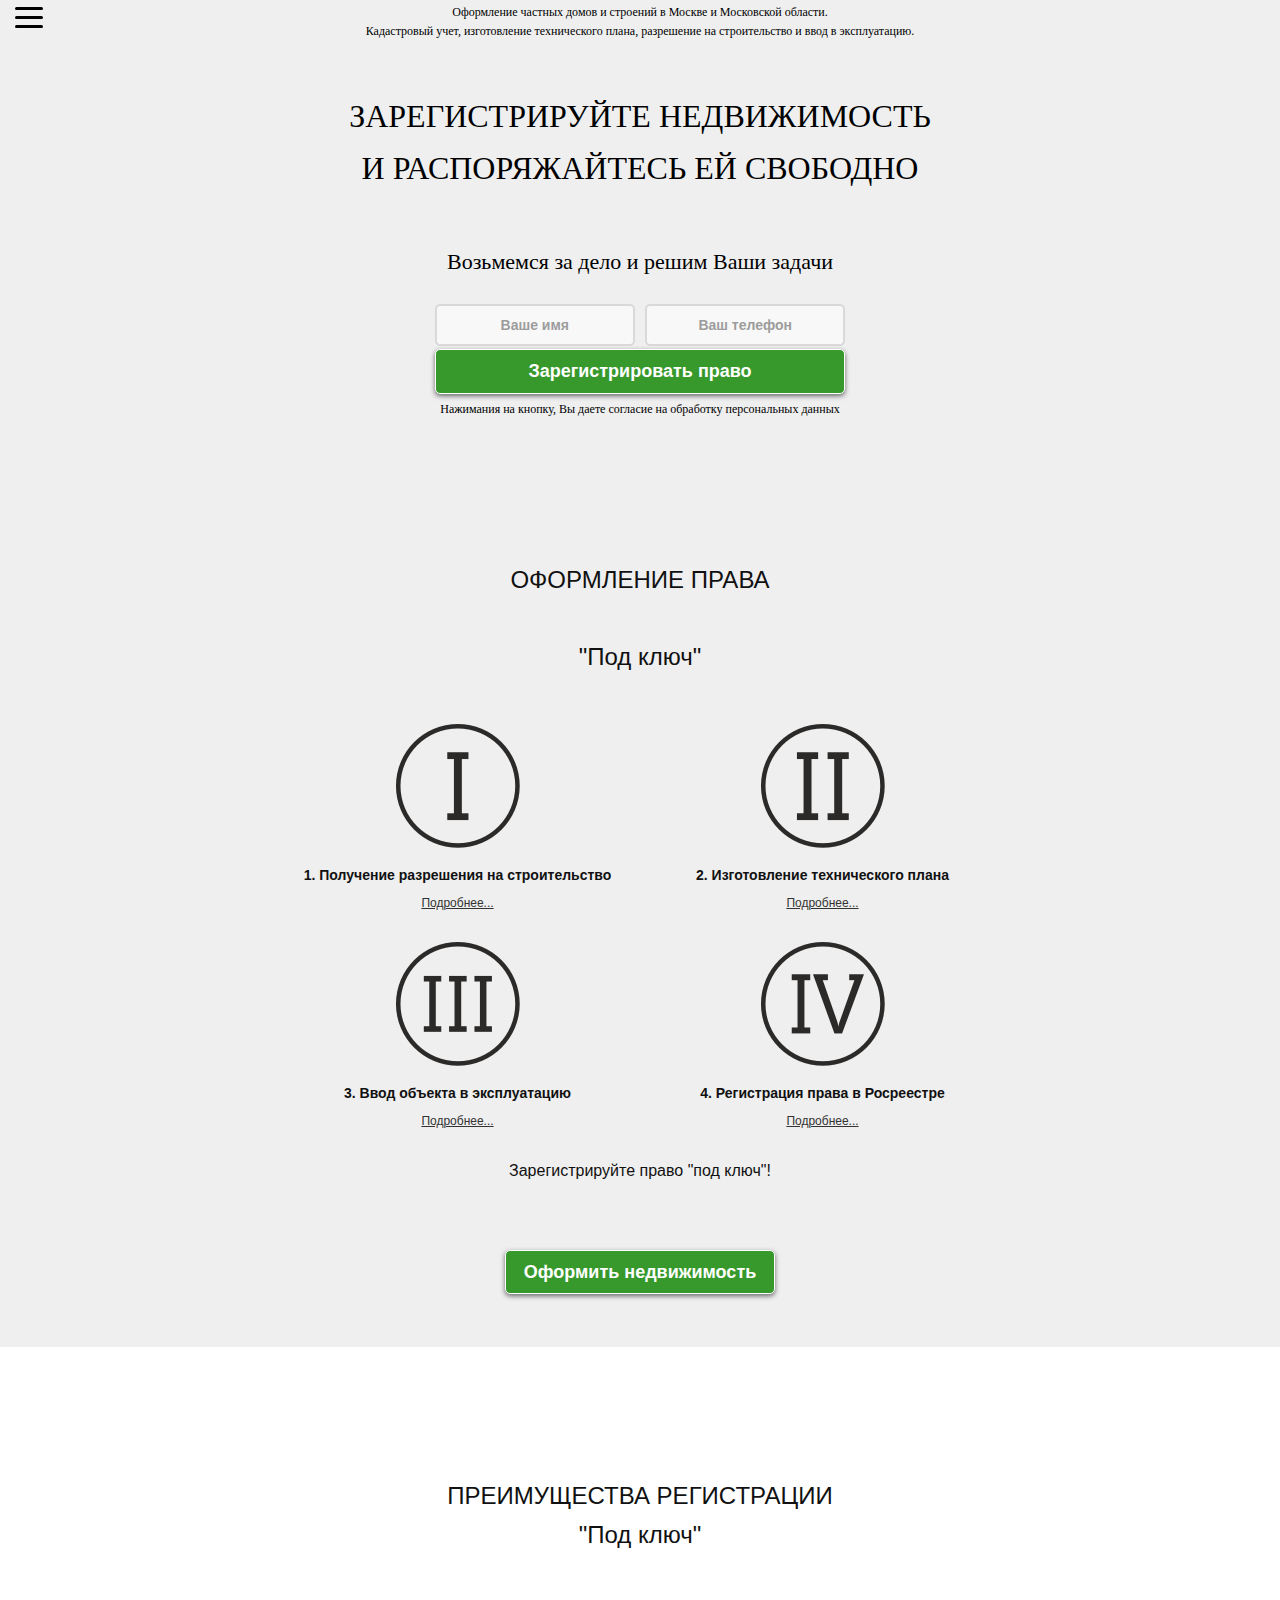
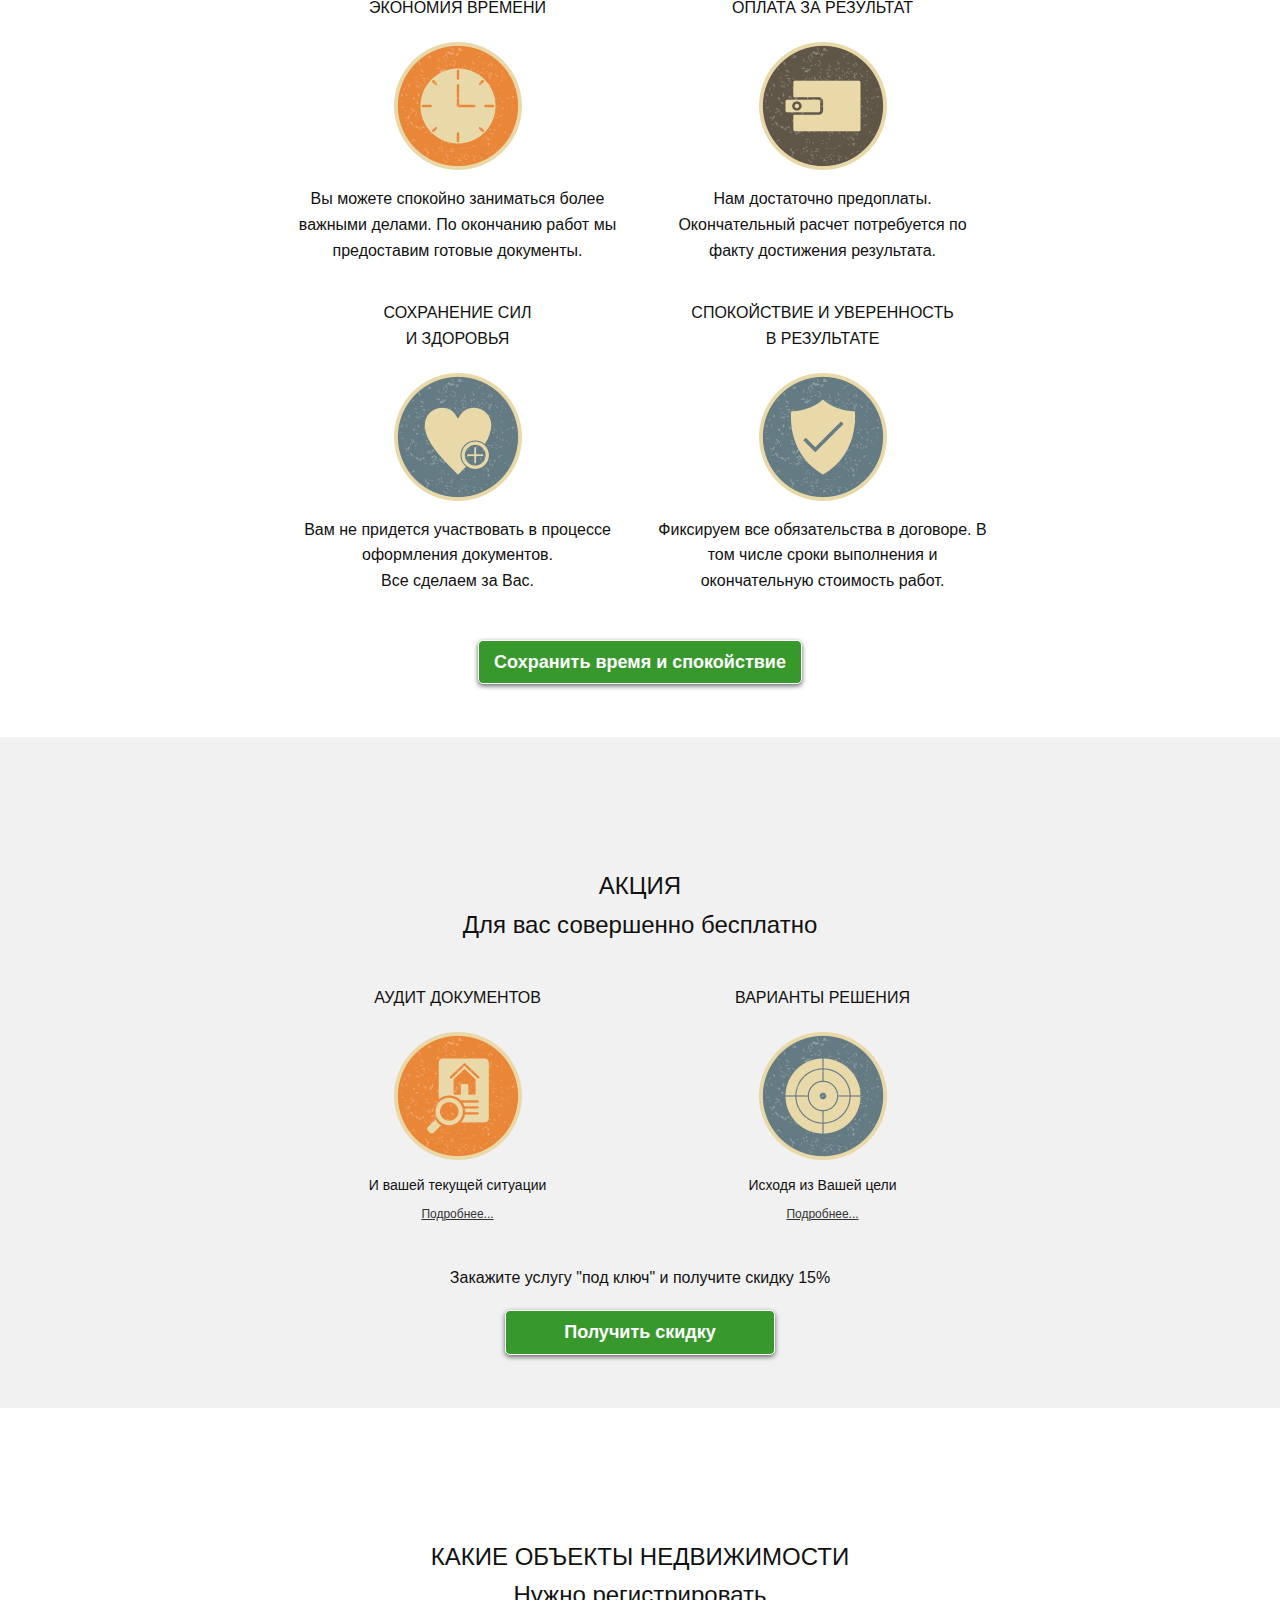
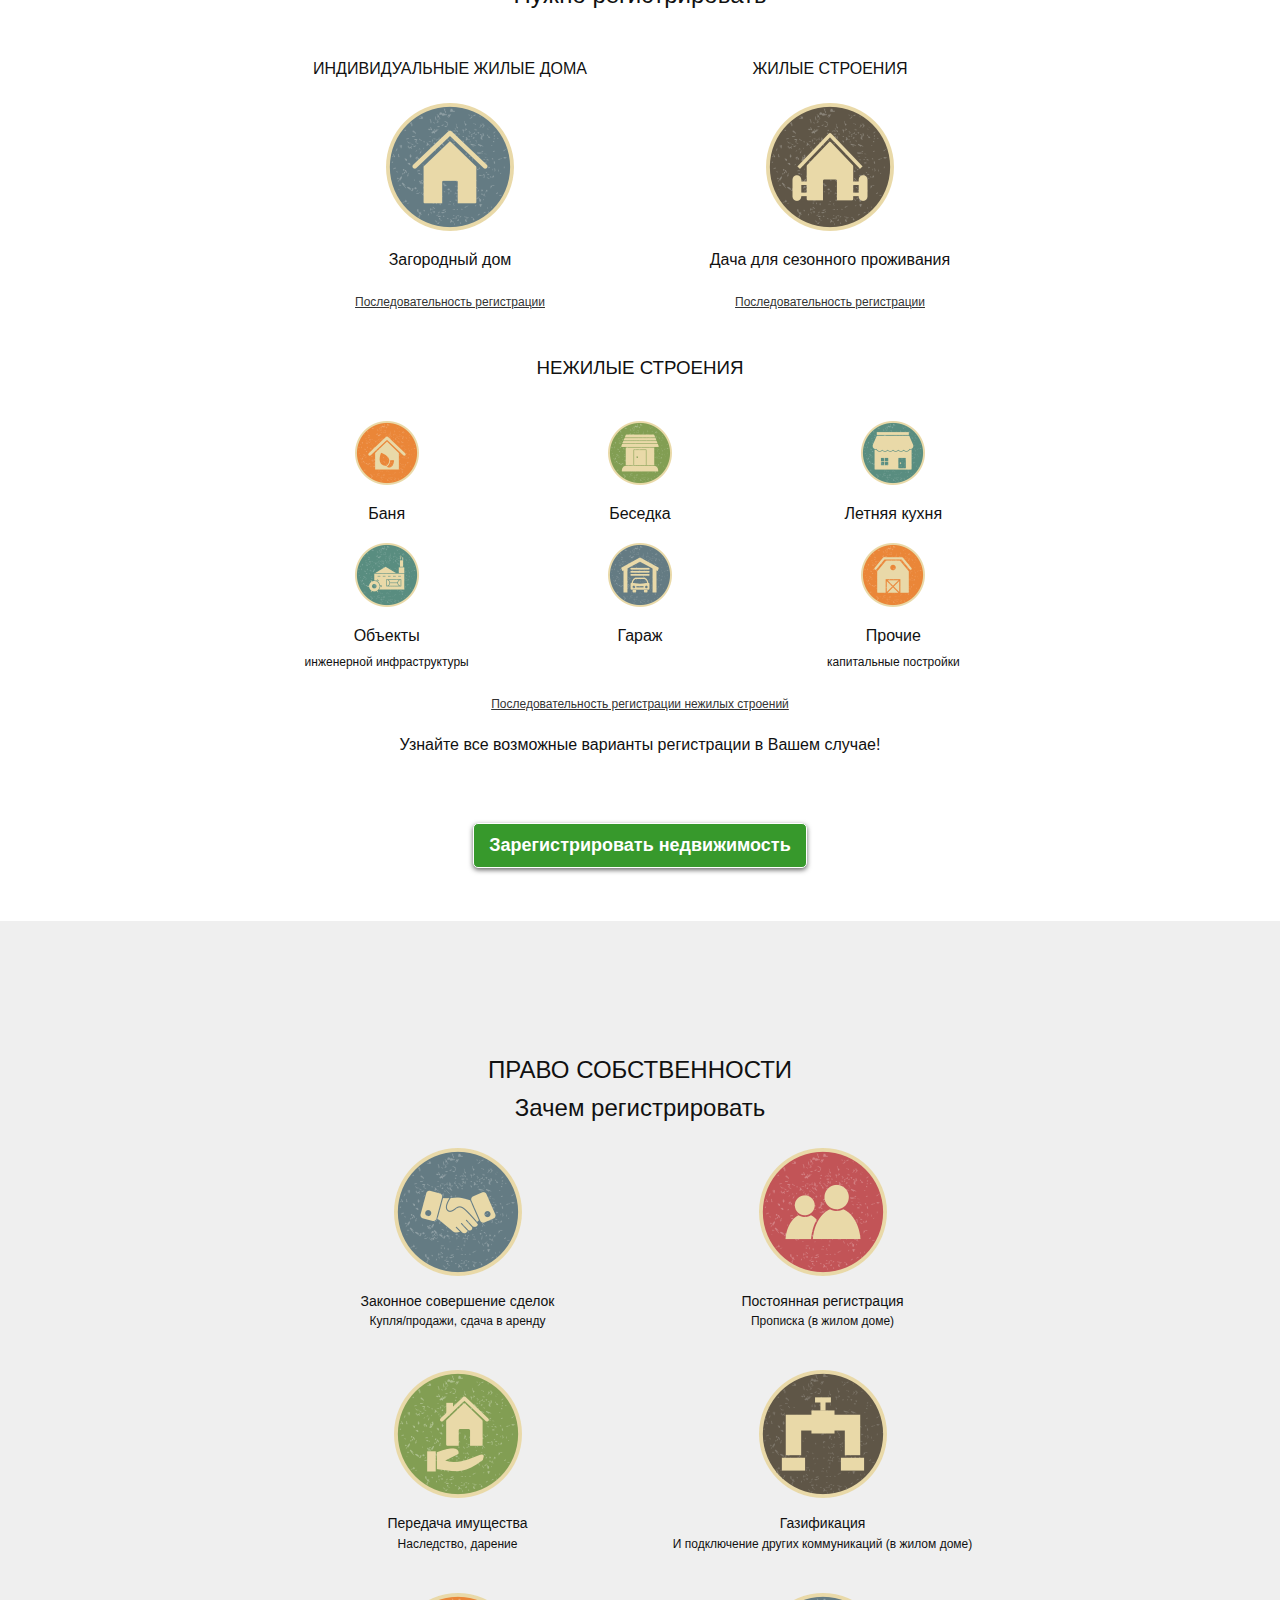
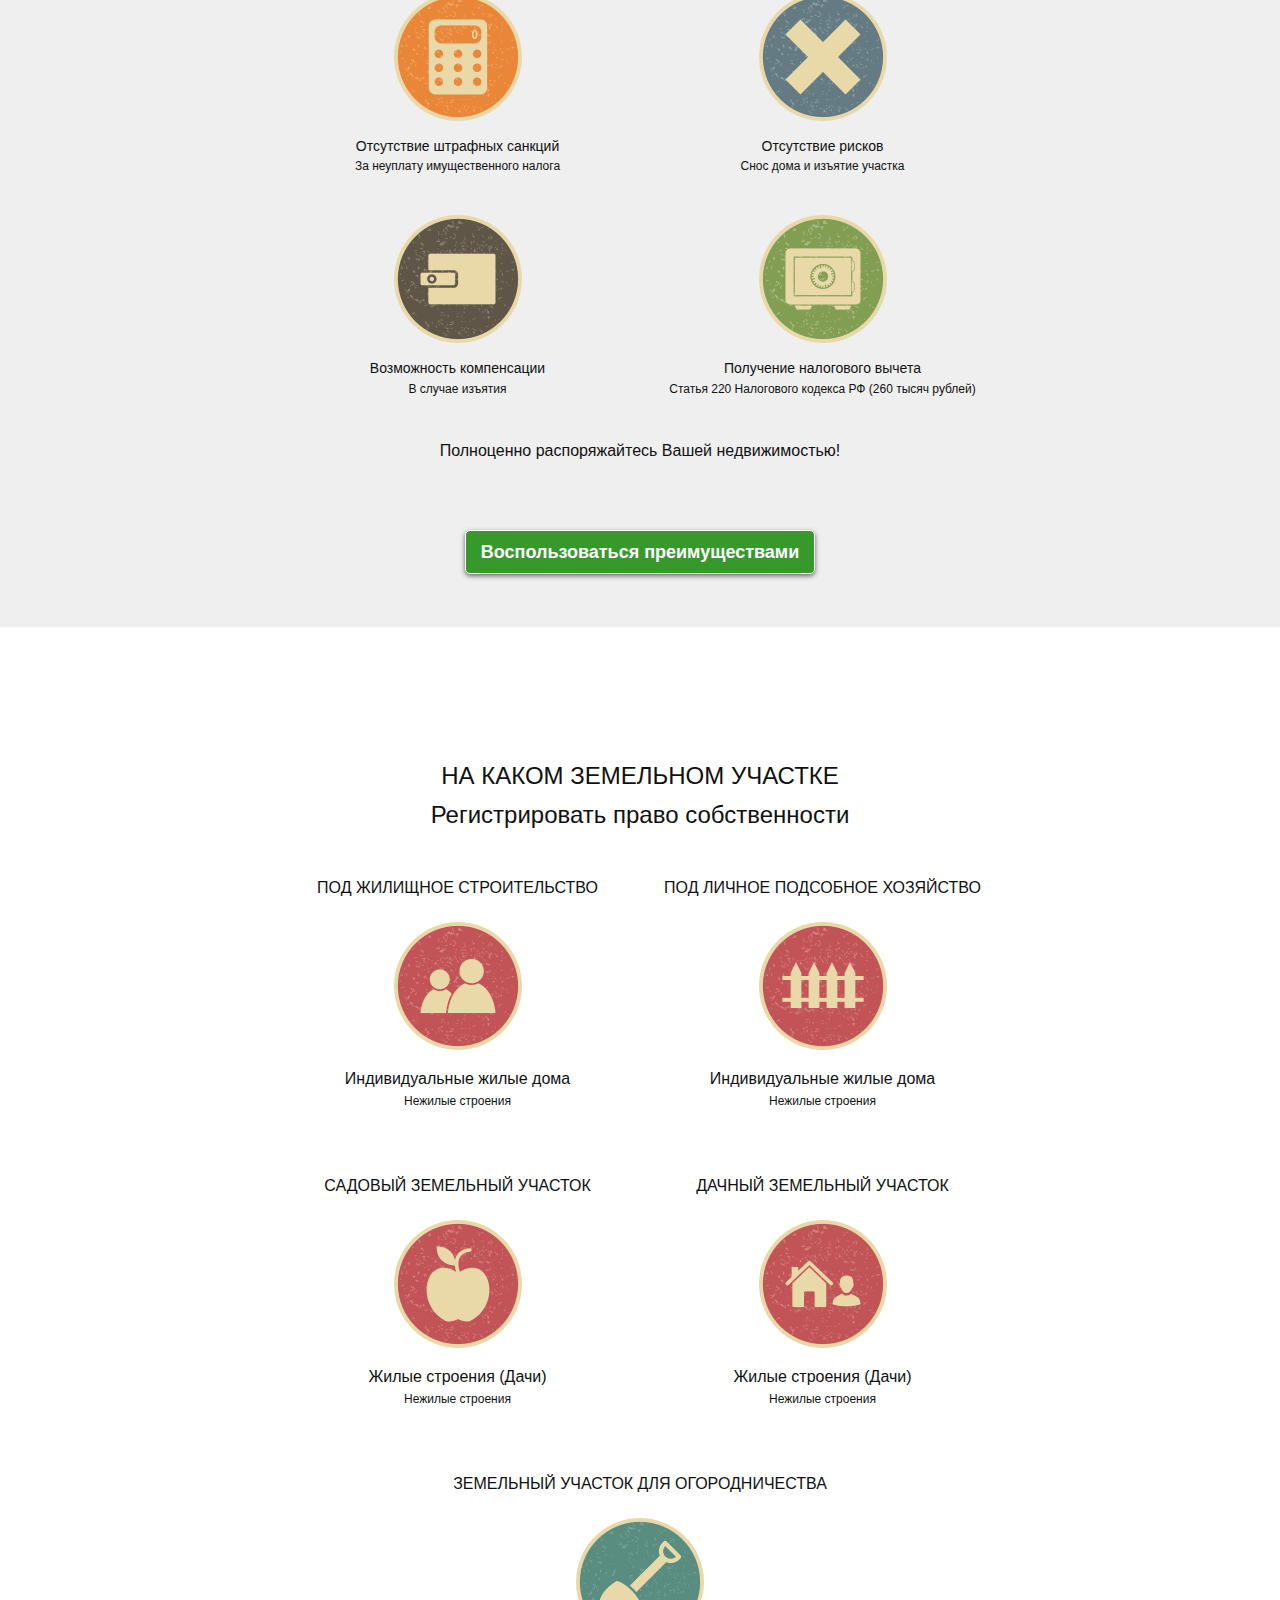
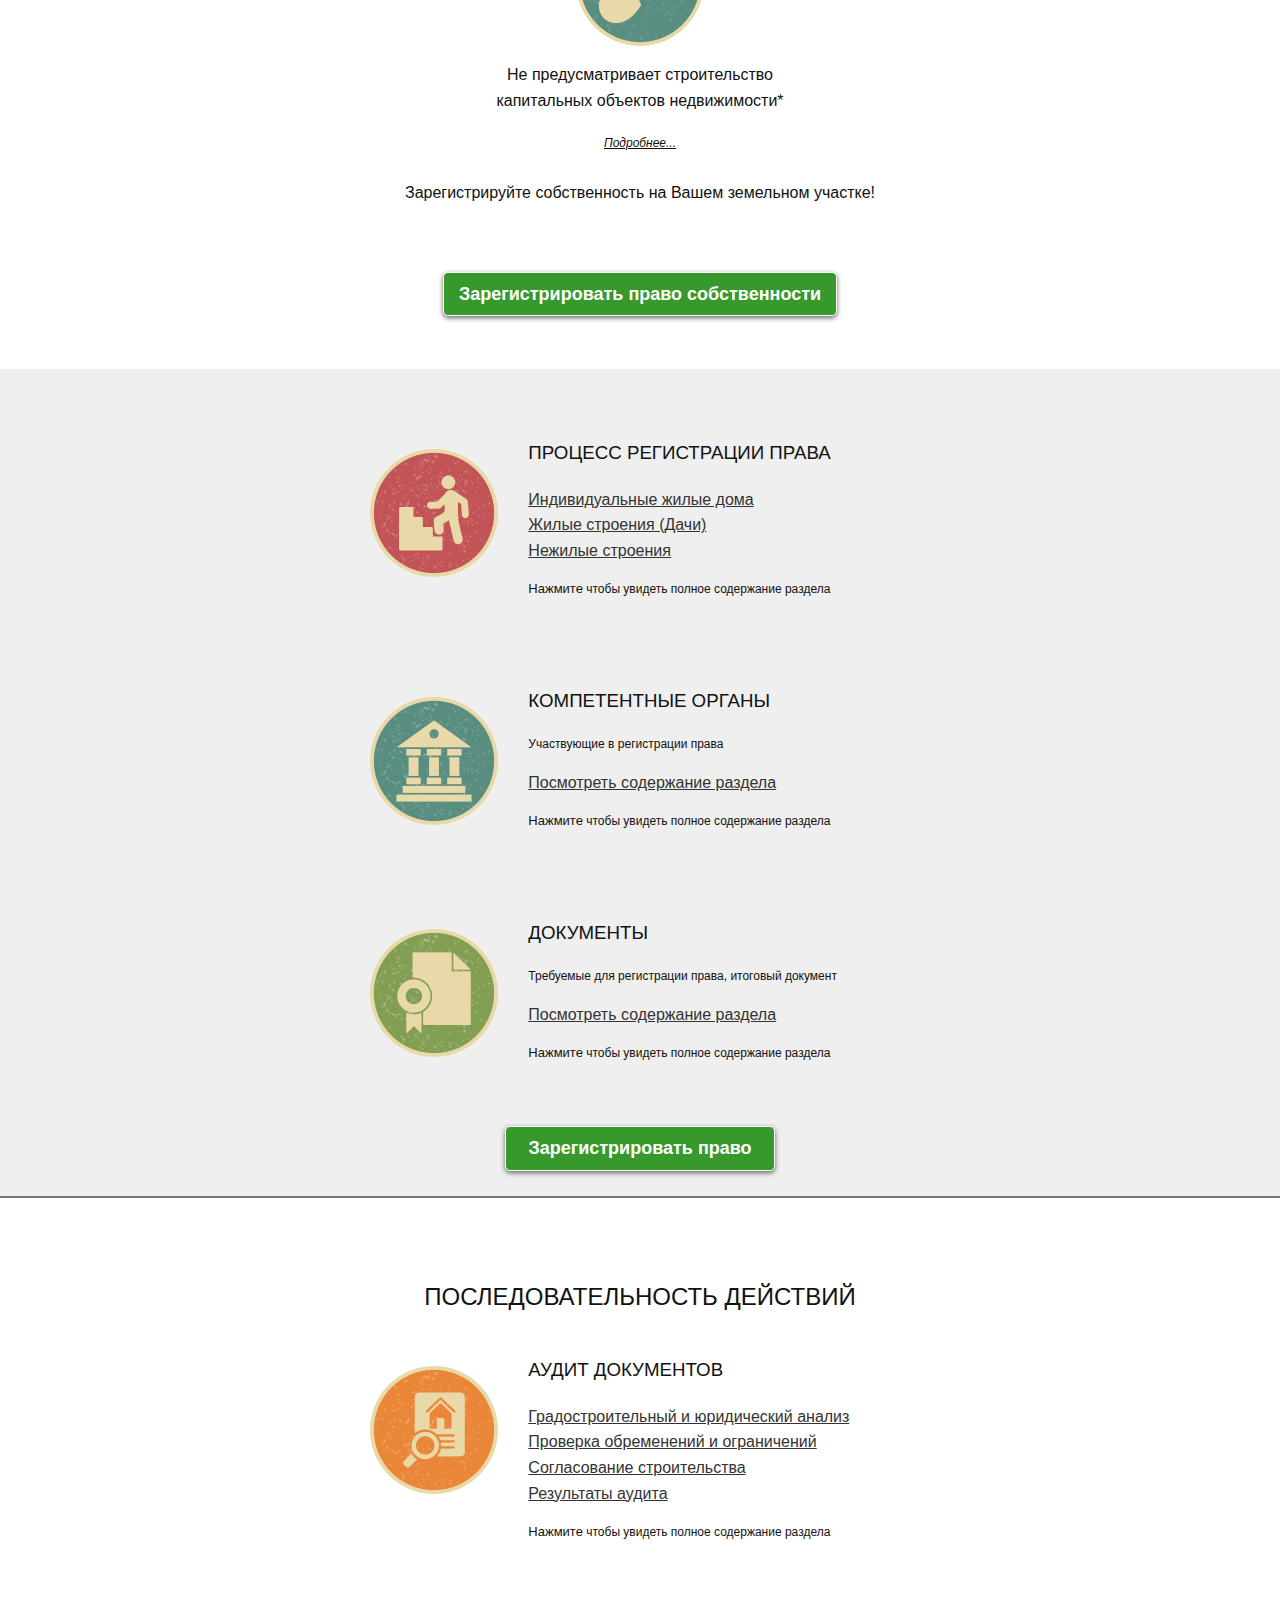
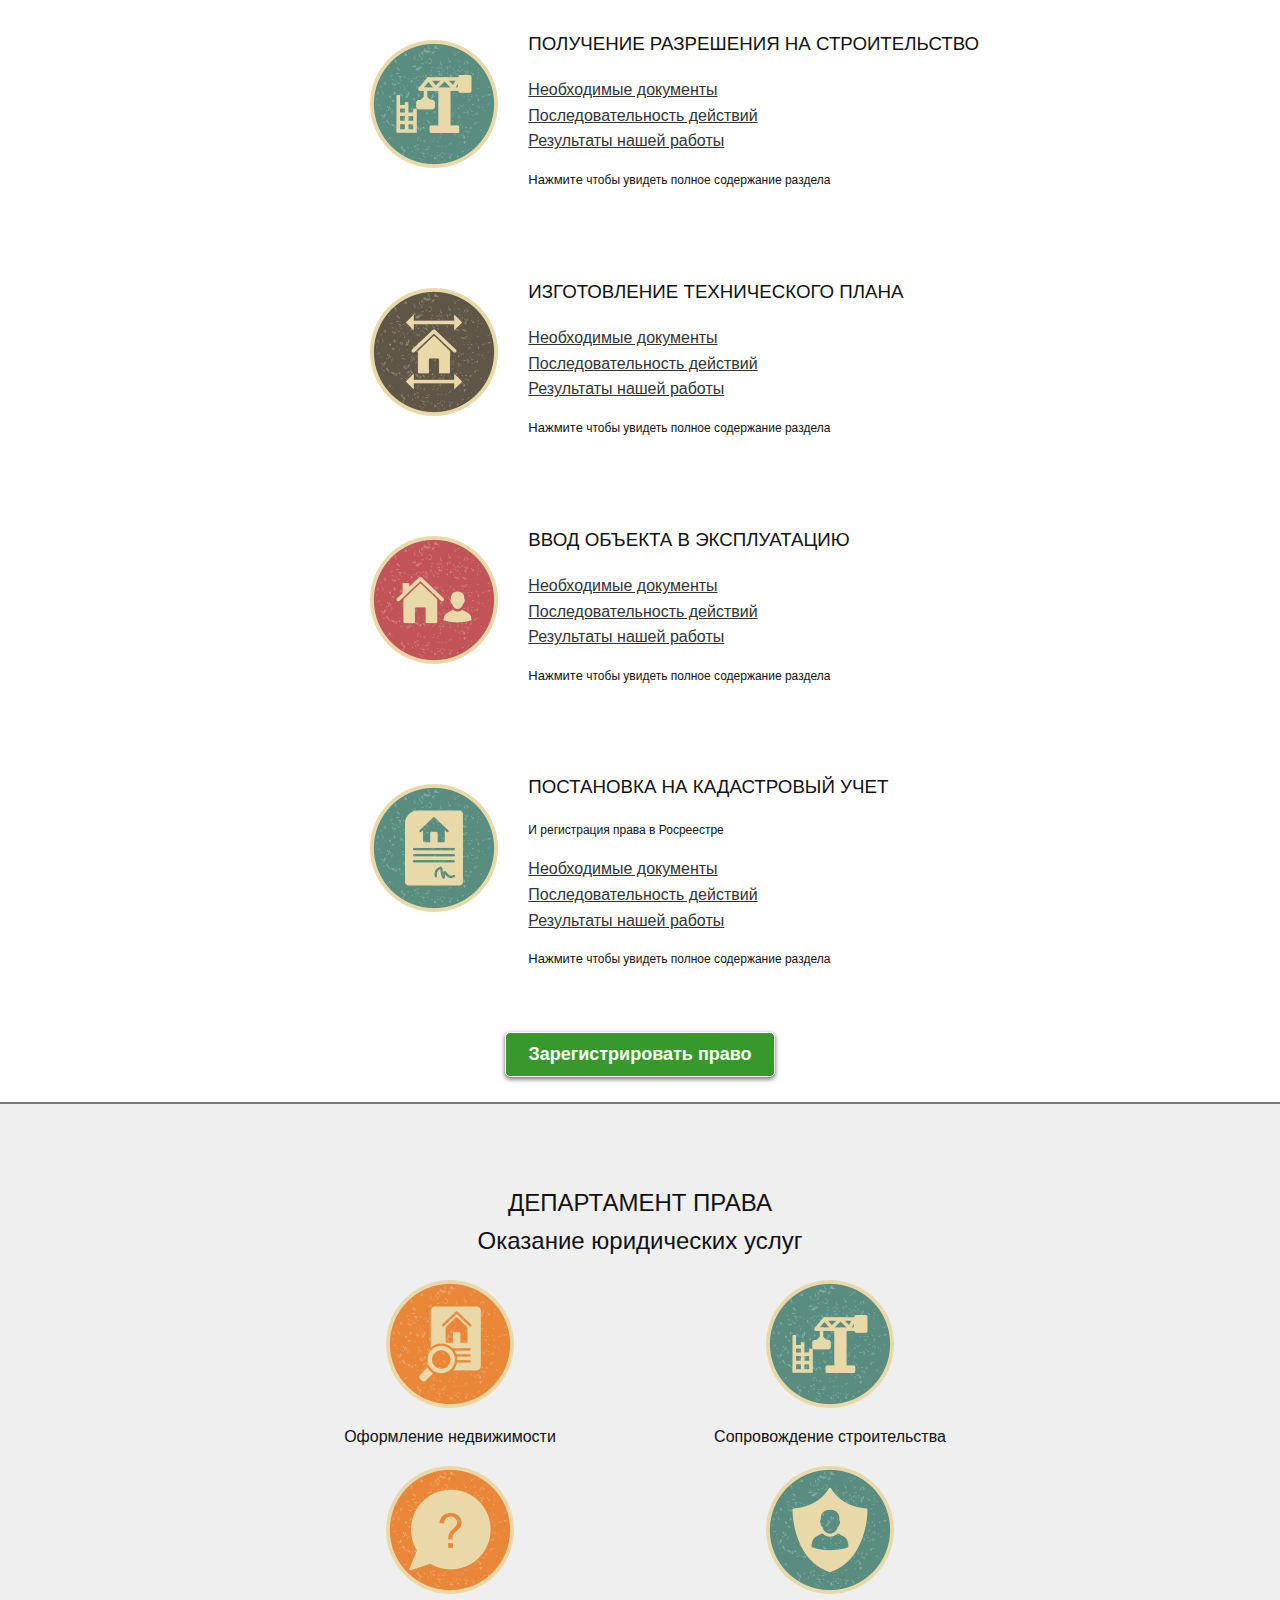
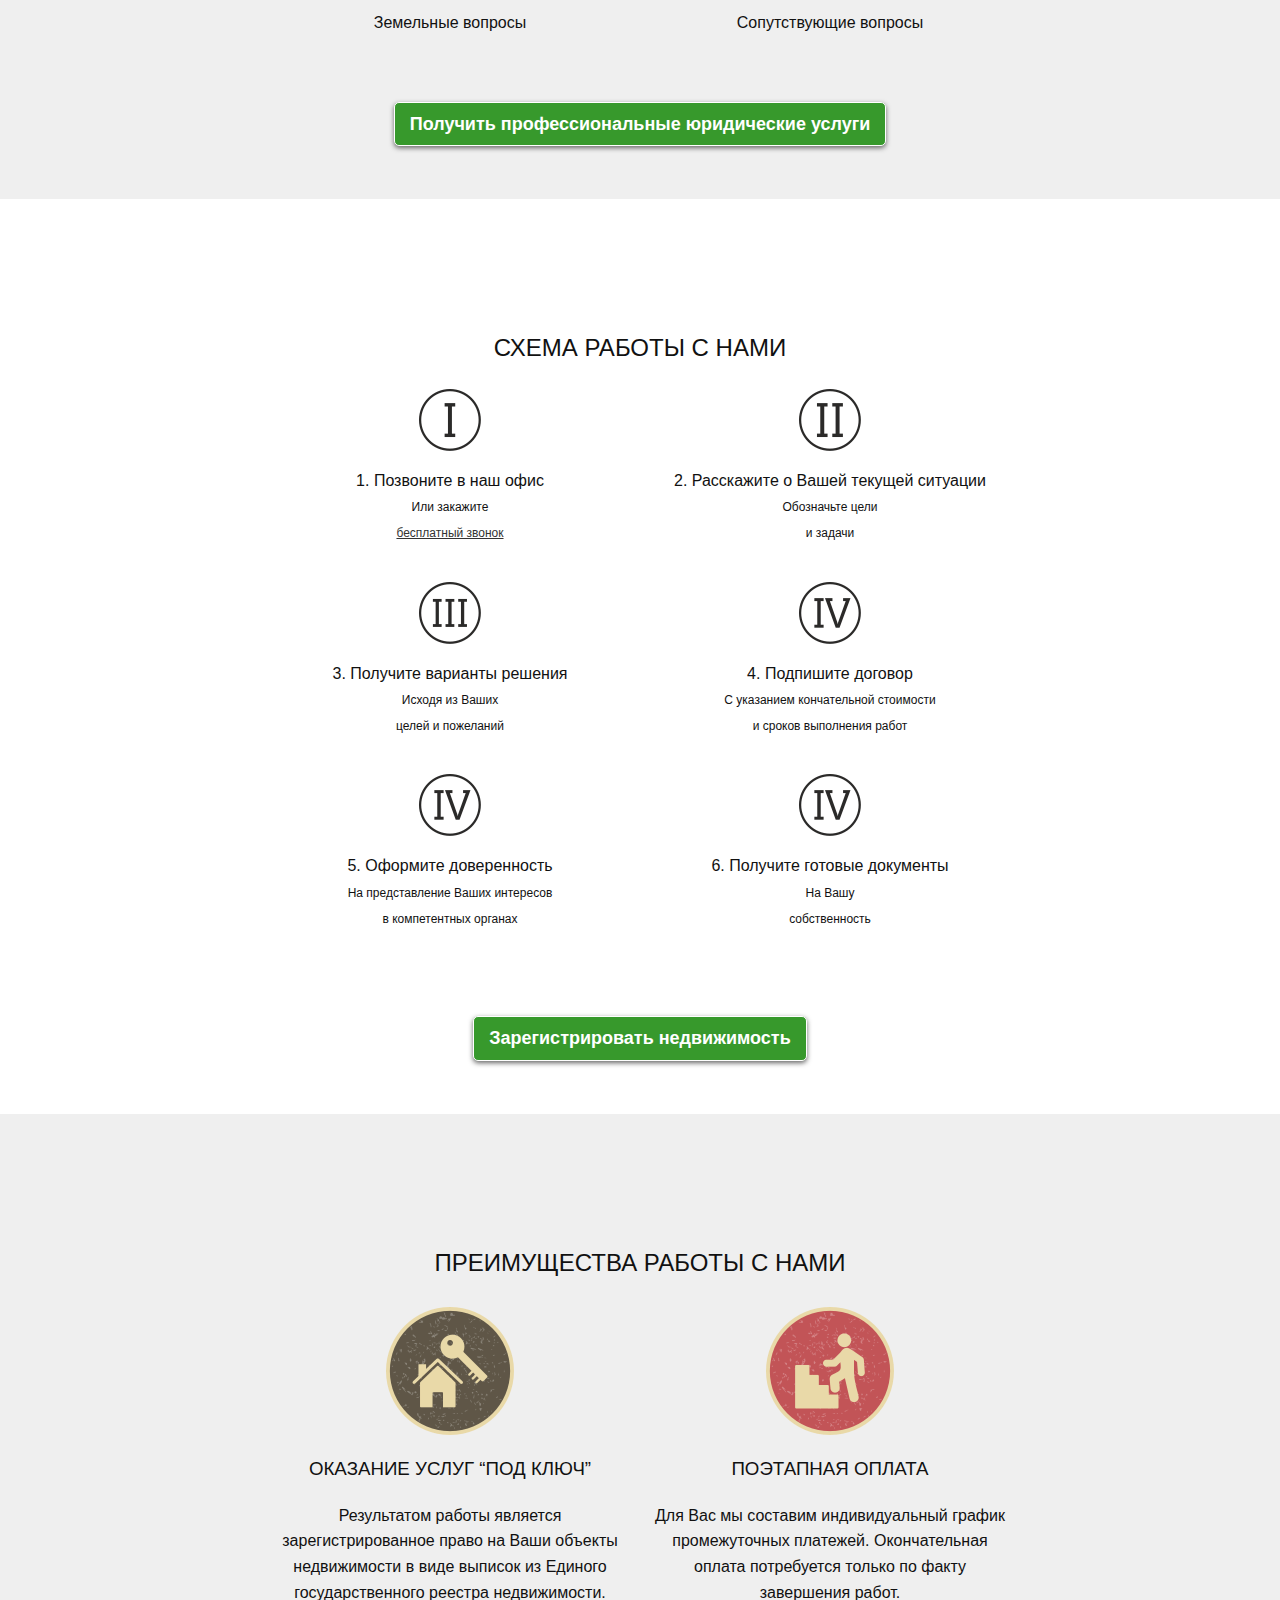
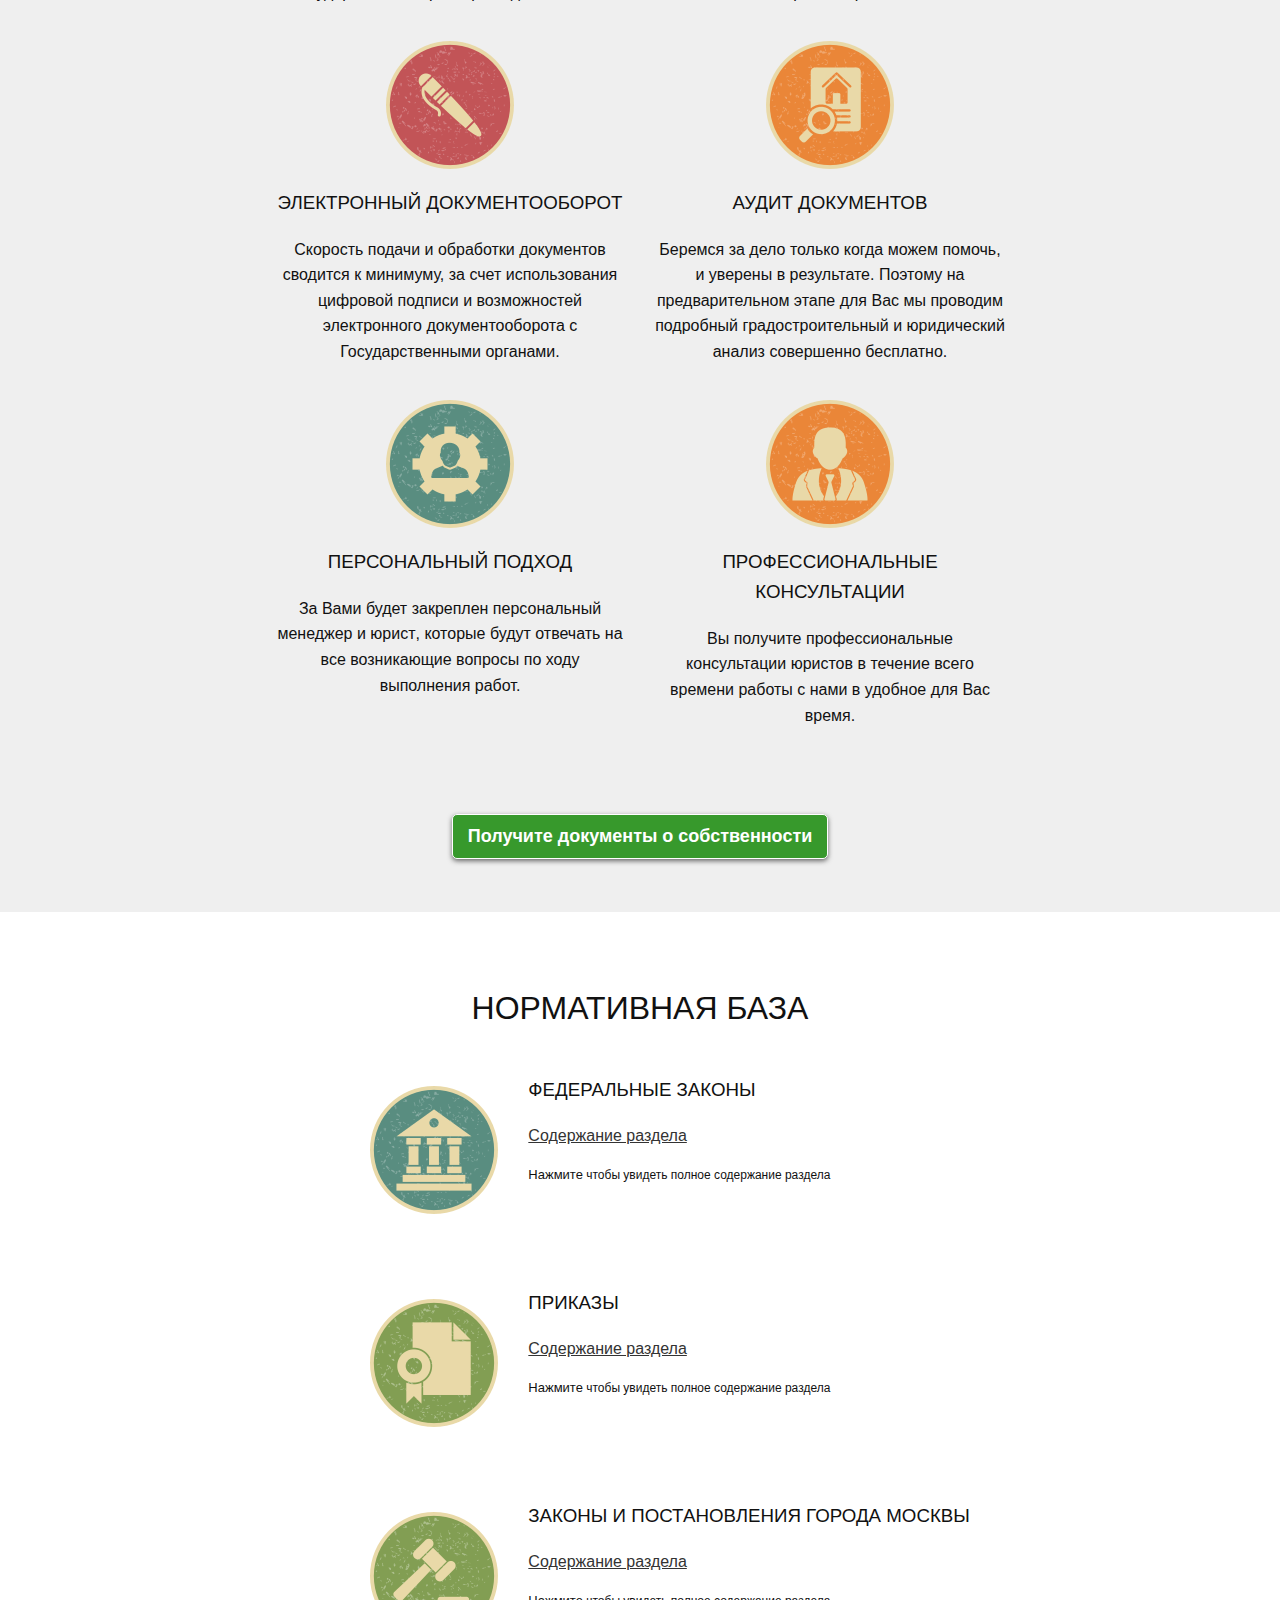
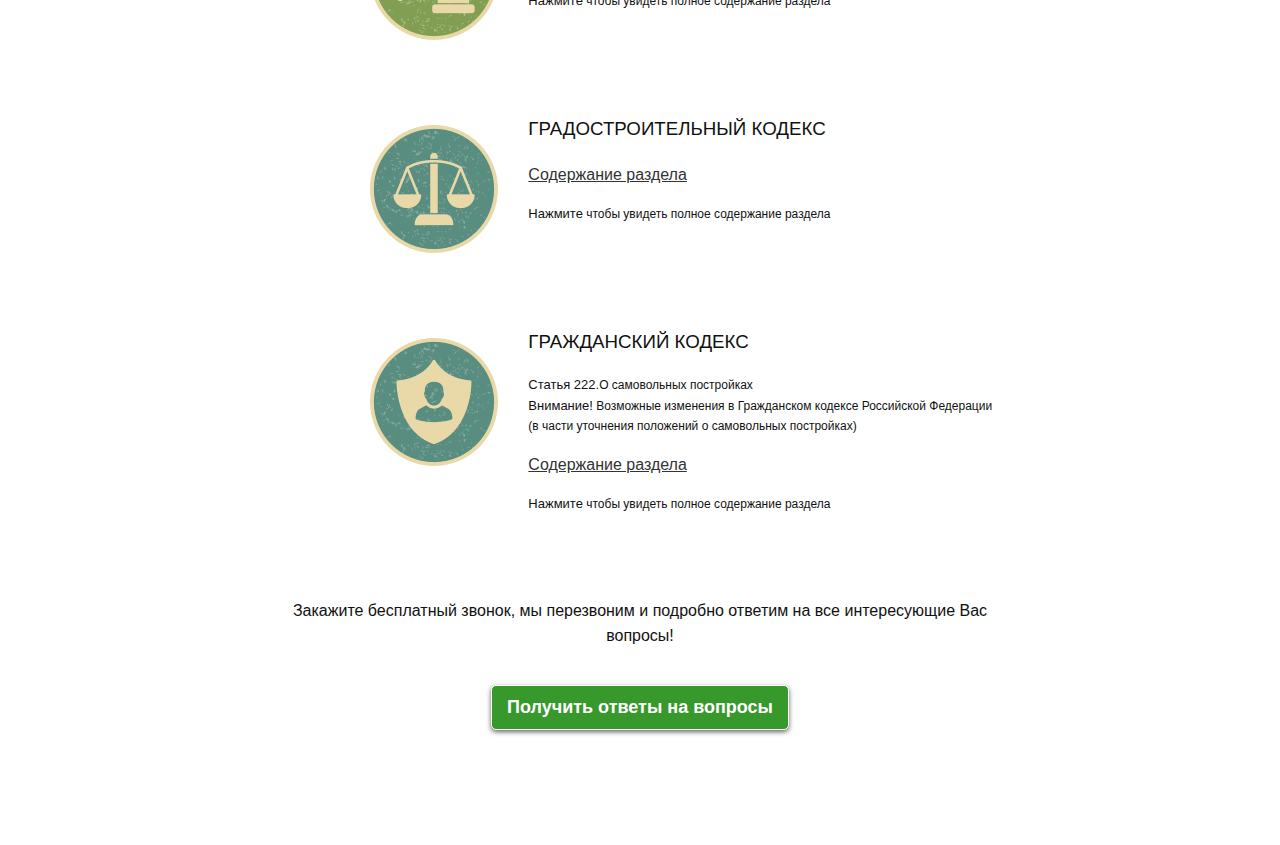
==== commit 55e4e803: "Update" ====
--- a/Departament/index.html
+++ b/Departament/index.html
@@ -70,17 +70,14 @@
 			</nav>
 		</div>
 
-	</header>
-
-	<section class="block-1">
+	<div id="j1" class="header block-1">
 		<div class="container">
 			<div class="col-sm-8 col-sm-offset-2">
 				<p>Оформление частных домов и строений в Москве и Московской области.<br>Кадастровый учет, изготовление технического плана, разрешение на строительство и ввод в эксплуатацию.</p>
 				
 				<h1 id="anchor-1">ЗАРЕГИСТРИРУЙТЕ НЕДВИЖИМОСТЬ<br><span class="hidden-xs">И РАСПОРЯЖАЙТЕСЬ ЕЙ СВОБОДНО</span></h1>
-				<img class="logo" src="img/logo.png" alt="Департамент Права">
 				<form class="callback" action="" method="GET">
-					<h3>Возьмемся за дело и решим Ваши задачи</h3>
+					<p style="font-size: 22px">Возьмемся за дело и решим Ваши задачи</p>
 					<input class="input" type="text" placeholder="Ваше имя">
 					<input class="input" type="text" placeholder="Ваш телефон" require>
 					<br>
@@ -90,62 +87,53 @@
 
 			</div>
 		</div>
-	</section>
-
-	<section class="block-2">
-		<div class="container">
-			<div class="col-sm-8 col-sm-offset-2">
-				
-				<h2>Оформление права<br>"Под ключ"</h2>
+	</div>
+
+	</header>
+
+	<section class="block block-2">
+		<div class="container">
+			<div class="col-sm-8 col-sm-offset-2">
+				
+				<h2>Оформление права<br><br><span>"Под ключ"</span></h2><br>
 
 				<div class="items">
 					<div class="item col-sm-6">
-						<img src="img/item_II.png" alt="I">
+						<img src="img/item_I.png" alt="I">
 						<p>1. Получение разрешения на строительство</p>
-						<a href="#">Подробнее...</a>
+						<a href="#j8">Подробнее...</a>
 					</div>
 					<div class="item col-sm-6">
 						<img src="img/item_II.png" alt="II">
 						<p>2. Изготовление технического плана</p>
-						<a href="#">Подробнее...</a>
+						<a href="#j9">Подробнее...</a>
 					</div>
 					<div class="item col-sm-6">
 						<img src="img/item_III.png" alt="III">
 						<p>3. Ввод объекта в эксплуатацию</p>
-						<a href="#">Подробнее...</a>
+						<a href="#j10">Подробнее...</a>
 					</div>
 					<div class="item col-sm-6">
 						<img src="img/item_IV.png" alt="IV">
 						<p>4. Регистрация права в Росреестре</p>
-						<a href="#">Подробнее...</a>
+						<a href="#j11">Подробнее...</a>
 					</div>
 				</div>
 
 				<p class="do-register">Зарегистрируйте право <b>"под ключ"</b>!</p>
-
 				<button class="button" type="submit">Оформить недвижимость</button>
 
 			</div>
 		</div>
 	</section>
 
-	<section class="block-3">
-		<div class="container">
-			<div class="col-sm-8 col-sm-offset-2">
-				
-				<h2>Преимущества регистрации<br>"Под ключ"</h2>
+	<section class="block block-3">
+		<div class="container">
+			<div class="col-sm-8 col-sm-offset-2">
+				
+				<h2>Преимущества регистрации<br><span>"Под ключ"</span></h2>
 
 				<div class="items">
-					<div class="item col-sm-6">
-						<h4>Сохранение сил и здоровья</h4>
-						<img src="img/advantage1.png" alt="Преимущество">
-						<p>Вам не придется участвовать в процессе оформления документов.<br><b>Все сделаем за Вас.</b></p>
-					</div>
-					<div class="item col-sm-6">
-						<h4>Уверенность в результате</h4>
-						<img src="img/advantage2.png" alt="Преимущество">
-						<p><b>Фиксируем все обязательства в договоре</b>. В том числе сроки выполнения и окончательную стоимость работ.</p>
-					</div>
 					<div class="item col-sm-6">
 						<h4>Экономия времени</h4>
 						<img src="img/advantage3.png" alt="Преимущество">
@@ -153,9 +141,19 @@
 					</div>
 					<div class="item col-sm-6">
 						<h4>Оплата за результат</h4>
-						<img src="img/image1.png" alt="Преимущество">
+						<img src="img/portmone.png" alt="Преимущество">
 						<p>Нам достаточно предоплаты. Окончательный расчет потребуется <b>по факту достижения результата.</b></p>
 					</div>
+					<div class="item col-sm-6">
+						<h4>Сохранение сил<br>и здоровья</h4>
+						<img src="img/advantage1.png" alt="Преимущество">
+						<p>Вам не придется участвовать в процессе оформления документов.<br><b>Все сделаем за Вас.</b></p>
+					</div>
+					<div class="item col-sm-6">
+						<h4>Спокойствие и уверенность<br>в результате</h4>
+						<img src="img/advantage2.png" alt="Преимущество">
+						<p><b>Фиксируем все обязательства в договоре</b>. В том числе сроки выполнения и окончательную стоимость работ.</p>
+					</div>
 				</div>
 
 				<button class="button" type="submit">Сохранить время и спокойствие</button>
@@ -164,24 +162,24 @@
 		</div>
 	</section>
 
-	<section class="block-4">
-		<div class="container">
-			<div class="col-sm-8 col-sm-offset-2">
-				
-				<h2>Акция<br>Для вас совершенно бесплатно</h2>
+	<section class="block block-4">
+		<div class="container">
+			<div class="col-sm-8 col-sm-offset-2">
+				
+				<h2>Акция<br><span>Для вас совершенно бесплатно</span></h2>
 
 				<div class="items">
 					<div class="item col-sm-6">
 						<h4>Аудит документов</h4>
 						<img src="img/sale1.png" alt="Преимущество">
 						<p>И вашей текущей ситуации</p>
-						<a href="#">Подробнее...</a>
+						<a href="#j12">Подробнее...</a>
 					</div>
 					<div class="item col-sm-6">
 						<h4>Варианты решения</h4>
 						<img src="img/sale2.png" alt="Преимущество">
 						<p>Исходя из Вашей цели</p>
-						<a href="#">Подробнее...</a>
+						<a href="#j13">Подробнее...</a>
 					</div>
 				</div>
 
@@ -192,24 +190,24 @@
 		</div>
 	</section>
 
-	<section class="block-5">
+	<section id="j2" class="block block-5">
 		<div class="container">
 			<div class="col-sm-8 col-sm-offset-2">
 				
 				<div class="row">
-					<h2>Какие объекты недвижимости<br>нужно регистрировать</h2>
+					<h2>Какие объекты недвижимости<br><span>Нужно регистрировать</span></h2>
 					<div class="items">
 						<div class="item col-sm-6">
 							<h4>ИНДИВИДУАЛЬНЫЕ ЖИЛЫЕ ДОМА</h4>
 							<img src="img/home.png" alt="Преимущество">
-							<p>Загородный дом</p>
-							<a href="#">Последовательность регистрации </a>
+							<p><b>Загородный дом</b></p>
+							<a href="#j14">Последовательность регистрации </a>
 						</div>
 						<div class="item col-sm-6">
 							<h4>ЖИЛЫЕ СТРОЕНИЯ</h4>
 							<img src="img/dacha.png" alt="Преимущество">
-							<p>Дача для сезонного проживания</p>
-							<a href="#">Последовательность регистрации </a>
+							<p><b>Дача</b> для сезонного проживания</p>
+							<a href="#j15">Последовательность регистрации </a>
 						</div>
 					</div>
 				</div>
@@ -242,7 +240,7 @@
 							<p><b>Прочие</b><br><span>капитальные постройки</span></p>
 						</div>
 					</div>
-					<a href="#">Последовательность регистрации нежилых строений</a>
+					<a href="#j16">Последовательность регистрации нежилых строений</a>
 				</div>
 
 				<p class="do-registers">Узнайте все возможные варианты регистрации в Вашем случае!</p>
@@ -252,11 +250,11 @@
 		</div>
 	</section>
 
-	<section class="block-6">
-		<div class="container">
-			<div class="col-sm-8 col-sm-offset-2">
-				
-				<h2>Право собственности<br>Зачем регистрировать</h2>
+	<section id="j3" class="block block-6">
+		<div class="container">
+			<div class="col-sm-8 col-sm-offset-2">
+				
+				<h2>Право собственности<br><span>Зачем регистрировать</span></h2>
 
 				<div class="items">
 					<div class="item col-sm-6">
@@ -264,7 +262,7 @@
 						<p><b>Законное совершение сделок</b><span>Купля/продажи, сдача в аренду</span></p>
 					</div>
 					<div class="item col-sm-6">
-						<img src="img/image9.png" alt="Изображение">
+						<img src="img/people.png" alt="Изображение">
 						<p><b>Постоянная регистрация</b><span>Прописка (в жилом доме)</span></p>
 					</div>
 					<div class="item col-sm-6">
@@ -288,7 +286,7 @@
 						<p><b>Возможность компенсации</b><span>В случае изъятия</span></p>
 					</div>
 					<div class="item col-sm-6">
-						<img src="img/image1.png" alt="Изображение">
+						<img src="img/safe.png" alt="Изображение">
 						<p><b>Получение налогового вычета</b><span>Статья 220 Налогового кодекса РФ (260 тысяч рублей)</span></p>
 					</div>
 				</div>
@@ -300,40 +298,40 @@
 		</div>
 	</section>
 
-	<section class="block-7">
-		<div class="container">
-			<div class="col-sm-8 col-sm-offset-2">
-				
-				<h2>На каком земельном участке<br>Регистрировать право собственности</h2>
+	<section id="j4" class="block block-7">
+		<div class="container">
+			<div class="col-sm-8 col-sm-offset-2">
+				
+				<h2>На каком земельном участке<br><span>Регистрировать право собственности</span></h2>
 
 				<div class="items">
 					<div class="item col-sm-6">
 						<h4>ПОД ЖИЛИЩНОЕ СТРОИТЕЛЬСТВО</h4>
-						<img src="img/image1.png" alt="Изображение">
+						<img src="img/people.png" alt="Изображение">
 						<p>Индивидуальные жилые дома<span>Нежилые строения</span></p>
 					</div>
 					<div class="item col-sm-6">
 						<h4>ПОД ЛИЧНОЕ ПОДСОБНОЕ ХОЗЯЙСТВО</h4>
-						<img src="img/image1.png" alt="Изображение">
+						<img src="img/zabor.png" alt="Изображение">
 						<p>Индивидуальные жилые дома<span>Нежилые строения</span></p>
 					</div>
 					<div class="item col-sm-6">
 						<h4>САДОВЫЙ ЗЕМЕЛЬНЫЙ УЧАСТОК</h4>
-						<img src="img/image1.png" alt="Изображение">
+						<img src="img/apple.png" alt="Изображение">
 						<p>Жилые строения (Дачи)<span>Нежилые строения</span></p>
 					</div>
 					<div class="item col-sm-6">
 						<h4>ДАЧНЫЙ ЗЕМЕЛЬНЫЙ УЧАСТОК</h4>
-						<img src="img/image1.png" alt="Изображение">
+						<img src="img/house.png" alt="Изображение">
 						<p>Жилые строения (Дачи)<span>Нежилые строения</span></p>
 					</div>
 					<div class="item col-sm-12">
 						<h4>ЗЕМЕЛЬНЫЙ УЧАСТОК ДЛЯ ОГОРОДНИЧЕСТВА </h4>
-						<img src="img/image1.png" alt="Изображение">
+						<img src="img/lopata.png" alt="Изображение">
 						<p>Не предусматривает строительство<br>капитальных объектов недвижимости*</p>
-						<a href="#">Подробнее...</a>
-					</div>
-					<div class="item col-sm-12">
+						<i id="openzakon" style="font-size: 12px;"><u>Подробнее...</u></i>
+					</div>
+					<div id="zakon1" class="item col-sm-12 hidden">
 						<blockquote>
 							<i><b>*Федеральный закон №66-ФЗ от 15 апреля 1998г.</b>
 							<br>
@@ -356,7 +354,7 @@
 				
 				<div class="row">
 					<div class="col-sm-4">
-						<img src="img/image1.png" alt="I">
+						<img src="img/fence.png" alt="I">
 					</div>
 					<div class="col-sm-8">
 						<h3>Процесс регистрации права</h3>
@@ -365,35 +363,212 @@
 							<li id="hd-2"><a href="#block-9">Жилые строения (Дачи)</a></li>
 							<li id="hd-3"><a href="#block-9-2">Нежилые строения</a></li>
 						</ul>
-						<p>Нажмите чтобы увидеть полное содержание раздела</p>
-					</div>
-				</div>
+						<p><b>Нажмите</b> чтобы увидеть полное содержание раздела</p>
+					</div>
+				</div>
+
+			</div>
+		</div>
+	</section>
+
+	<section id="block-8" class="block-8 hidden">
+		<div class="container">
+
+			<div id="j14" class="col-sm-8 col-sm-offset-2">
+				
+				<h2>Индивидуальные жилые дома</h2>
+
+				<div class="row items">
+					<div class="item col-sm-6">
+						<img src="img/I.png" alt="I">
+						<p><b>1.Получение градостроительного плана</b><span>Земельного участка (<u>ГПЗУ</u>)</span></p>
+						<a href="#j17">Подробнее...</a>
+					</div>
+					<div class="item col-sm-6">
+						<img src="img/II.png" alt="I">
+						<p><b>2.Разработка схемы для организации</b><span>Земельного участка (<u>СПОЗУ</u>)</span></p>
+						<a href="#j18">Подробнее...</a>
+					</div>
+					<div class="item col-sm-6">
+						<img src="img/III.png" alt="I">
+						<p><b>3.Получение <u>разрешения на строительство</u></b><span style="color: transparent">Text</span></p>
+						<a href="#j19">Подробнее...</a>
+					</div>
+					<div class="item col-sm-6">
+						<img src="img/IV.png" alt="I">
+						<p><b>4.Изготовление <u>технического плана</u></b><span>Индивидуального жилого дома</span></p>
+						<a href="#j20">Подробнее...</a>
+					</div>
+					<div class="item col-sm-6">
+						<img src="img/V.png" alt="I">
+						<p><b>5.Получение разрешения на ввод объекта в эксплуатацию</b></p>
+						<a href="#j21">Подробнее...</a>
+					</div>
+					<div class="item col-sm-6">
+						<img src="img/VI.png" alt="Строение">
+						<p><b>6.Постановка дома на кадастровый учет</b><span>И <u>регистрация права в Росреестре</u></span></p>
+						<a href="#j22">Подробнее...</a>
+					</div>
+				</div>
+
+				<button class="button" type="submit">Зарегистрировать загородный дом</button>
+
+			</div>	
+
+		</div>
+	</section>
+
+	<section id="block-9" class="block-9 hidden">
+		<div class="container">
+
+			<div id="j15" class="row col-sm-8 col-sm-offset-2">
+				
+				<h2>Жилые строения (Дачи)</h2>
+
+				<div class="row items">
+					<div class="item col-sm-6">
+						<img src="img/I.png" alt="I">
+						<p><b>1.Выполнение геодезических работ</b></p>
+						<a href="#j9">Подробнее...</a>
+					</div>
+					<div class="item col-sm-6">
+						<img src="img/II.png" alt="I">
+						<p><b>2.Разработка плана планировки дачи</b></p>
+						<a href="#j9">Подробнее...</a>
+					</div>
+					<div class="item col-sm-6">
+						<img src="img/III.png" alt="I">
+						<p><b>3.Изготовление <u>технического плана</u></b><br>Жилого строения</p>
+						<a href="#j20">Подробнее...</a>
+					</div>
+					<div class="item col-sm-6">
+						<img src="img/IV.png" alt="I">
+						<p><b>4.<u>Регистрация права в Росреестре</u></b><br><span style="color: transparent;">Жилого строения</span></p>
+						<a href="#j22">Подробнее...</a>
+					</div>
+				</div>
+
+				<button class="button" type="submit">Зарегистрировать дачу</button>
+			</div>
+		</div>
+	</section>
+
+	<section id="block-9-2" class="block-9-2 hidden">
+		<div class="container">
+			<div id="j16" class="row col-sm-8 col-sm-offset-2">
+				
+				<h2>Нежилые строения</h2>
+
+				<div class="row items">
+					<div class="item col-sm-6">
+						<img src="img/I.png" alt="I">
+						<p><b>1.Выполнение геодезических работ</b></p>
+						<a href="#j9">Подробнее...</a>
+					</div>
+					<div class="item col-sm-6">
+						<img src="img/II.png" alt="I">
+						<p><b>2.Разработка плана планировки строения</b></p>
+						<a href="#j9">Подробнее...</a>
+					</div>
+					<div class="item col-sm-6">
+						<img src="img/III.png" alt="I">
+						<p><b>3.Изготовление <u>технического плана</u></b><br>Нежилого строения</p>
+						<a href="#j22">Подробнее...</a>
+					</div>
+					<div class="item col-sm-6">
+						<img src="img/IV.png" alt="I">
+						<p><b>4.<u>Регистрация права в Росреестре</u></b><br><span style="color: transparent;">Жилого строения</span></p>
+						<a href="#j22">Подробнее...</a>
+					</div>
+				</div>
+
+				<button class="button" type="submit">Зарегистрировать строения</button>
+
+			</div>
+		</div>
+	</section>
+
+	<section class="navigation navigation-1">
+		<div class="container">
+			<div class="col-sm-8 col-sm-offset-2">
 
 				<div class="row">
 					<div class="col-sm-4">
-						<img src="img/image1.png" alt="I">
+						<img src="img/arch.png" alt="I">
 					</div>
 					<div class="col-sm-8">
 						<h3>Компетентные органы</h3>
 						<p>Участвующие в регистрации права</p>
 						<ul>
-							<li id="ko-1"><a href="#block-10">Содержание раздела</a></li>
+							<li id="ko-1"><a href="#block-10">Посмотреть содержание раздела</a></li>
 						</ul>
-						<p>Нажмите чтобы увидеть полное содержание раздела</p>
-					</div>
-				</div>
+						<p><b>Нажмите</b> чтобы увидеть полное содержание раздела</p>
+					</div>
+				</div>
+
+			</div>
+		</div>
+	</section>
+
+	<section id="block-10" class="block-10 hidden">
+		<div class="container">
+
+			<div class="col-sm-8 col-sm-offset-2">
+				
+				<h2>Компетентные органы</h2>
+
+				<div class="row items">
+					<div id="j23" class="item col-sm-6">
+						<h3>Территориальный орган<br>Архитектуры</h3>
+						<img src="img/build.png" alt="I">
+						<p>Обеспечивает реализацию государственного регулирования градостроительной и архитектурной деятельности. Выдает градостроительный план земельного участка, свидетельства об утверждении архитектурно-градостроительных решений.</p>
+					</div>
+					<div id="j24" class="item col-sm-6">
+						<h3>Государственный строительный<br> надзор</h3>
+						<img src="img/wall.png" alt="I">
+						<p>Организация и осуществление государственного строительного надзора (отдел  градостроительства). Выдают разрешения на строительство, разрешения на ввод объекта в эксплуатацию, заключения о соответствии построенного объекта.</p>
+					</div>
+					<div id="j25" class="item col-sm-6">
+						<h3>Кадастровые<br>инженеры</h3>
+						<img src="img/engineer.png" alt="I">
+						<p>Специалисты, предоставляющие комплекс услуг по выполнению кадастровых работ. Составляют технические планы, проводят межевание земельных участков, составляют акты обследования объектов и т.д.</p>
+					</div>
+					<div id="j26" class="item col-sm-6">
+						<h3>Федеральная служба<br>государственной регистрации</h3>
+						<img src="img/map.png" alt="I">
+						<p>Регистрируют право собственности на недвижимость и земельные участки в Едином государственном реестре недвижимости (ЕГРН, Росреестр).</p>
+					</div>
+					<div id="j27" class="item col-sm-6 col-sm-offset-3">
+						<h3>Департамент права – Юридическая компания</h3>
+						<img src="img/tie.png" alt="I">
+						<p>Представляет интересы собственников - согласовывает вопросы строительства, осуществляет ввод в эксплуатацию, постановку на кадастровый учет и регистрацию в Росреестре.</p>
+						<a href="#j7">О нашей компании</a>
+					</div>
+				</div>
+
+				<p>Оформите документы на Вашу собственность во всех компетентных органах!</p>
+				<button class="button" type="submit">Навести порядок в документах</button>
+
+			</div>
+
+		</div>
+	</section>
+
+	<section class="navigation navigation-1">
+		<div class="container">
+			<div class="col-sm-8 col-sm-offset-2">
 
 				<div class="row">
 					<div class="col-sm-4">
-						<img src="img/image1.png" alt="I">
+						<img src="img/docs.png" alt="I">
 					</div>
 					<div class="col-sm-8">
 						<h3>Документы</h3>
 						<p>Требуемые для регистрации права, итоговый документ</p>
 						<ul>
-							<li id="d-1"><a href="#block-11">Содержание раздела</a></li>
+							<li id="d-1"><a href="#block-11">Посмотреть содержание раздела</a></li>
 						</ul>
-						<p>Нажмите чтобы увидеть полное содержание раздела</p>
+						<p><b>Нажмите</b> чтобы увидеть полное содержание раздела</p>
 					</div>
 				</div>
 
@@ -403,226 +578,76 @@
 		</div>
 	</section>
 
-	<section id="block-8" class="block-8 hidden">
-		<div class="container">
-
-			<div class="col-sm-8 col-sm-offset-2">
-				
-				<h2>Индивидуальные жилые дома</h2>
+	<section id="block-11" class="block block-11 hidden">
+		<div class="container">
+
+			<div class="col-sm-8 col-sm-offset-2">
+				
+				<h2>Документы<br><span>Для регистрации права</span></h2>
 
 				<div class="row items">
-					<div class="item col-sm-6">
-						<img src="img/I.png" alt="I">
-						<p><b>1.Получение градостроительного плана</b><span>Земельного участка (<u>ГПЗУ</u>)</span></p>
-						<a href="#">Подробнее...</a>
-					</div>
-					<div class="item col-sm-6">
-						<img src="img/II.png" alt="I">
-						<p><b>2.Разработка схемы для организации</b><span>Земельного участка (<u>СПОЗУ</u>)</span></p>
-						<a href="#">Подробнее...</a>
-					</div>
-					<div class="item col-sm-6">
-						<img src="img/III.png" alt="I">
-						<p><b>3.Получение <u>разрешения на строительство</u></b><span style="color: transparent">Text</span></p>
-						<a href="#">Подробнее...</a>
-					</div>
-					<div class="item col-sm-6">
-						<img src="img/IV.png" alt="I">
-						<p><b>4.Изготовление <u>технического плана</u></b><span>Индивидуального жилого дома</span></p>
-						<a href="#">Подробнее...</a>
-					</div>
-					<div class="item col-sm-6">
-						<img src="img/V.png" alt="I">
-						<p><b>5.Получение разрешения на ввод объекта в эксплуатацию</b></p>
-						<a href="#">Подробнее...</a>
-					</div>
-					<div class="item col-sm-6">
-						<img src="img/VI.png" alt="Строение">
-						<p><b>6.Постановка дома на кадастровый учет</b><span>И <u>регистрация права в Росреестре</u></span></p>
-						<a href="#">Подробнее...</a>
-					</div>
-				</div>
-
-				<button class="button" type="submit">Зарегистрировать загородный дом</button>
-
-			</div>	
-
-		</div>
-	</section>
-
-	<section id="block-9" class="block-9 hidden">
-		<div class="container">
-
-			<div class="row col-sm-8 col-sm-offset-2">
-				
-				<h2>Жилые строения (Дачи)</h2>
-
-				<div class="row items">
-					<div class="item col-sm-6">
-						<img src="img/I.png" alt="I">
-						<p><b>1.Выполнение геодезических работ</b></p>
-						<a href="#">Подробнее...</a>
-					</div>
-					<div class="item col-sm-6">
-						<img src="img/II.png" alt="I">
-						<p><b>2.Разработка плана планировки дачи</b></p>
-						<a href="#">Подробнее...</a>
-					</div>
-					<div class="item col-sm-6">
-						<img src="img/III.png" alt="I">
-						<p><b>3.Изготовление <u>технического плана</u></b><br>Жилого строения</p>
-						<a href="#">Подробнее...</a>
-					</div>
-					<div class="item col-sm-6">
-						<img src="img/IV.png" alt="I">
-						<p><b>4.<u>Регистрация права в Росреестре</u></b><br><span style="color: transparent;">Жилого строения</span></p>
-						<a href="#">Подробнее...</a>
-					</div>
-				</div>
-
-				<button class="button" type="submit">Зарегистрировать дачу</button>
-			</div>
-		</div>
-	</section>
-
-	<section id="block-9-2" class="block-9-2 hidden">
-		<div class="container">
-			<div class="row col-sm-8 col-sm-offset-2">
-				
-				<h2>Нежилые строения</h2>
-
-				<div class="row items">
-					<div class="item col-sm-6">
-						<img src="img/I.png" alt="I">
-						<p><b>1.Выполнение геодезических работ</b></p>
-						<a href="#">Подробнее...</a>
-					</div>
-					<div class="item col-sm-6">
-						<img src="img/II.png" alt="I">
-						<p><b>2.Разработка плана планировки строения</b></p>
-						<a href="#">Подробнее...</a>
-					</div>
-					<div class="item col-sm-6">
-						<img src="img/III.png" alt="I">
-						<p><b>3.Изготовление <u>технического плана</u></b><br>Нежилого строения</p>
-						<a href="#">Подробнее...</a>
-					</div>
-					<div class="item col-sm-6">
-						<img src="img/IV.png" alt="I">
-						<p><b>4.<u>Регистрация права в Росреестре</u></b><br><span style="color: transparent;">Жилого строения</span></p>
-						<a href="#">Подробнее...</a>
-					</div>
-				</div>
-
-				<button class="button" type="submit">Зарегистрировать строения</button>
-
-			</div>
-		</div>
-	</section>
-
-	<section id="block-10" class="block-10 hidden">
-		<div class="container">
-
-			<div class="col-sm-8 col-sm-offset-2">
-				
-				<h2>Компетентные органы</h2>
-
-				<div class="row items">
-					<div class="item col-sm-6">
-						<h3>Территориальный орган<br>Архитектуры</h3>
-						<img src="img/image1.png" alt="I">
-						<p>Обеспечивает реализацию государственного регулирования градостроительной и архитектурной деятельности. Выдает градостроительный план земельного участка, свидетельства об утверждении архитектурно-градостроительных решений.</p>
-					</div>
-					<div class="item col-sm-6">
-						<h3>Государственный строительный<br> надзор</h3>
-						<img src="img/image1.png" alt="I">
-						<p>Организация и осуществление государственного строительного надзора (отдел  градостроительства). Выдают разрешения на строительство, разрешения на ввод объекта в эксплуатацию, заключения о соответствии построенного объекта.</p>
-					</div>
-					<div class="item col-sm-6">
-						<h3>Кадастровые<br>инженеры</h3>
-						<img src="img/image1.png" alt="I">
-						<p>Специалисты, предоставляющие комплекс услуг по выполнению кадастровых работ. Составляют технические планы, проводят межевание земельных участков, составляют акты обследования объектов и т.д.</p>
-					</div>
-					<div class="item col-sm-6">
-						<h3>Федеральная служба<br>государственной регистрации</h3>
-						<img src="img/image1.png" alt="I">
-						<p>Регистрируют право собственности на недвижимость и земельные участки в Едином государственном реестре недвижимости (ЕГРН, Росреестр).</p>
-					</div>
-					<div class="item col-sm-6 col-sm-offset-3">
-						<h3>Департамент права – Юридическая компания</h3>
-						<img src="img/image1.png" alt="I">
-						<p>Представляет интересы собственников - согласовывает вопросы строительства, осуществляет ввод в эксплуатацию, постановку на кадастровый учет и регистрацию в Росреестре.</p>
-						<a href="#">О нашей компании</a>
-					</div>
-				</div>
-
-				<p>Оформите документы на Вашу собственность во всех компетентных органах!</p>
-				<button class="button" type="submit">Навести порядок в документах</button>
-
-			</div>
-
-		</div>
-	</section>
-
-	<section id="block-11" class="block-11 hidden">
-		<div class="container">
-
-			<div class="col-sm-8 col-sm-offset-2">
-				
-				<h2>Документы<br>Для регистрации права</h2>
-
-				<div class="row items">
-					<div class="item col-sm-6">
+					<div id="j17" class="item col-sm-6">
 						<h3>Градостроительный план<br>земельного участка<br>(ГПЗУ)</h3>
-						<img src="img/image3.png" alt="I">
+						<img src="img/list.png" alt="I">
 						<p>Документация по планировке территории, в ней содержатся сведения, которые требуются для проектирования и строительства жилого участка (нормативы, а также ограничения по строительству и землеустройству).</p>
-						<a href="#">Выдает* территориальный орган Архитектуры</a>
-					</div>
-					<div class="item col-sm-6">
+						<a href="#j23">Выдает* территориальный орган Архитектуры</a>
+					</div>
+					<div id="j18" class="item col-sm-6">
 						<h3>Схема планировочной<br>организацииземельного участка<br>(СПОЗУ)</h3>
-						<img src="img/image3.png" alt="I">
+						<img src="img/square.png" alt="I">
 						<p>Выполняется в соответствии с информацией, указанной в ГПЗУ, с обозначением места размещения объекта капитального строительства, подъездов и проходов к нему, зон действия публичных сервитутов, археологического наследия.</p>
-						<a href="#">Разрабатывает наша компания</a>
-					</div>
-					<div class="item col-sm-6">
+						<a href="#j27">Разрабатывает наша компания</a>
+					</div>
+					<div id="j19" class="item col-sm-6">
 						<h3>Разрешение<br>на строительство</h3>
-						<img src="img/image3.png" alt="I">
+						<img src="img/bulding.png" alt="I">
 						<p>Проектная документация требованиям, установленным регламентом, проектом планировки территории и межевания территории.</p>
-						<a href="#">Выдает* Государственный строительный надзор</a>
-					</div>
-					<div class="item col-sm-6">
+						<a href="#j24">Выдает* Государственный строительный надзор</a>
+						<br>
+						<a href="#j28">Последовательность действий</a>
+					</div>
+					<div id="j20" class="item col-sm-6">
 						<h3>Технический план<br>план</h3>
-						<img src="img/image3.png" alt="I">
+						<img src="img/plan.png" alt="I">
 						<p>Документ в котором указаны технические сведения о недвижимости.  Состоит из графической и текстовой частей.</p>
-						<a href="#">Разрабатывают кадастровые инженеры</a>
-					</div>
-					<div class="item col-sm-6">
+						<a href="#j25">Разрабатывают кадастровые инженеры</a>
+						<br>
+						<a href="#j29">Последовательность действий</a>
+					</div>
+					<div id="j21" class="item col-sm-6">
 						<h3>Разрешение на ввод<br>объекта в эксплуатацию</h3>
-						<img src="img/image3.png" alt="I">
+						<img src="img/house.png" alt="I">
 						<p>Соответствие дома разрешению на строительство, проектной документации, строительным, земельным и заявленным параметрам.</p>
-						<a href="#">Выдает Государственный строительный надзор</a>
+						<a href="#j24">Выдает Государственный строительный надзор</a>
+						<br>
+						<a href="#j30">Последовательность действий</a>
 					</div>
 					<div class="item col-sm-6">
 						<h3>Правоустанавливающие<br>документы</h3>
-						<img src="img/image3.png" alt="I">
+						<img src="img/hnote.png" alt="I">
 						<p>Это свидетельство, выписка из ЕГРН, либо другая документация о собственности на земельный участок.</p>
 						<a href="#"></a>
 					</div>
-				</div>
-
-				<div class="row">
+					<div id="j17" class="item col-sm-12">
+						<h3>Нотариальная доверенность</h3>
+						<img src="img/note.png" alt="I">
+						<p style="text-align: center;">Выдается заказчиком для представления его интересов в компетентных органах.</p>
+					</div>
+				</div>
+
+				<div id="j22" class="row">
 					<h2>Итоговый документ</h2>
 					<p><b>Выписка о регистрации права собственности</b></p>
-					<img src="img/image1.png" alt="Img">
+					<img src="img/flower.png" alt="Img">
 					<p>Сведения об объекте недвижимости, внесенные в Единый государственный реестр недвижимости.</p>
-					<a href="#">Выдает* Федеральная служба государственной регистрации, кадастра и картографии</a>
+					<a href="#j26">Выдает* Федеральная служба государственной регистрации, кадастра и картографии</a>
 					<br>
-					<a href="#">Последовательность действий</a>
+					<a href="#j31">Последовательность действий</a>
 					<br>
-					<img src="img/image3.png" alt="img">
-				</div>
-
-				<p><i><a>*При подаче документов используем электронно-цифровую подпись</a></i></p>
+					<img src="img/pen.png" width="80px" alt="img">
+				</div>
+
+				<p><i><a href="#j35">*При подаче документов используем электронно-цифровую подпись</a></i></p>
 				<button class="button" type="submit">Оформить документы</button>
 
 			</div>
@@ -638,7 +663,7 @@
 				
 				<div class="row">
 					<div class="col-sm-4">
-						<img src="img/image1.png" alt="I">
+						<img src="img/sale1.png" alt="I">
 					</div>
 					<div class="col-sm-8">
 						<h3>Аудит документов</h3>
@@ -648,68 +673,527 @@
 							<li id="aud-3"><a href="#block-14">Согласование строительства</a></li>
 							<li id="aud-4"><a href="#block-15">Результаты аудита</a></li>
 						</ul>
-						<p>Нажмите чтобы увидеть полное содержание раздела</p>
-					</div>
-				</div>
+						<p><b>Нажмите</b> чтобы увидеть полное содержание раздела</p>
+					</div>
+				</div>
+
+			</div>
+		</div>
+	</section>
+
+	<section id="block-12" class="block-12 hidden">
+		<div class="container">
+
+			<div class="col-sm-8 col-sm-offset-2">
+				
+				<h2>Аудит документов</h2>
+
+				<div id="j12" class="col-sm-6">
+					<h4>Градостроительный анализ<br>Земельного участка </h4>
+					<div class="items">
+						<div class="item">
+							<img src="img/map.png" alt="Image">
+							<p><b>Категории земли</b><span>Вид разрешенного использования</span></p>
+						</div>
+						<div class="item">
+							<img src="img/ic.png" alt="Image">
+							<p><b>Ограничения</b><span>градостроительной деятельности</span></p>
+						</div>
+						<div class="item">
+							<img src="img/list.png" alt="Image">
+							<p><b>Правила</b><span>землепользования и застройки</span></p>
+						</div>
+						<div class="item">
+							<img src="img/stat.png" alt="Image">
+							<p><b>Нормативные показатели застройки</b><span>Вид, плотность, высотность</span></p>
+						</div>
+					</div>
+				</div>
+
+				<div class="col-sm-6">
+					<h4>Юридический анализ<br>Текущей ситуации</h4>
+					<div class="items">
+						<div class="item">
+							<img src="img/sale1.png" alt="Image">
+							<p><b>Существующие обременения</b><span>Ограничения</span></p>
+						</div>
+						<div class="item">
+							<img src="img/oflower.png" alt="Image">
+							<p><b>Правовой статус</b><span>Земельного участка, объектов недвижимости</span></p>
+						</div>
+						<div class="item">
+							<img src="img/tel.png" alt="Image">
+							<p><b>История приобретения</b><span>Риски оспаривания</span></p>
+						</div>
+						<div class="item">
+							<img src="img/mine.png" alt="Image">
+							<p><b>Наличие признаков</b><span>Самовольного строительства</span></p>
+						</div>
+					</div>
+				</div>
+
+				<button class="button" type="submit">Узнайте все детали Вашей текущей ситуации</button>
+
+			</div>
+
+		</div>
+	</section>
+
+	<section id="block-13" class="block-13 hidden">
+		<div class="container">
+
+			<div class="col-sm-8 col-sm-offset-2">
+				
+				<h2 id="j32" class="row">Проверка обременений и ограничений</h2>
+
+					<div class="items">
+						<div class="item col-sm-4">
+							<img src="img/bair.png" width="65px" alt="Image">
+							<p>Санитарно-защитных зон аэропортов, вертодромов</p>
+						</div>
+						<div class="item col-sm-4">
+							<img src="img/camp.png" width="65px" alt="Image">
+							<p>Зон особо охраняемых природных территорий</p>
+						</div>
+						<div class="item col-sm-4">
+							<img src="img/nature.png" width="65px" alt="Image">
+							<p>Зон охраняемого природного ландшафта</p>
+						</div>
+						<div class="item col-sm-4">
+							<img src="img/water.png" width="65px" alt="Image">
+							<p>Водоохранных зон, прибрежных и береговых полос</p>
+						</div>
+						<div class="item col-sm-4">
+							<img src="img/city.png" width="65px" alt="Image">
+							<p>Зон застройки и хозяйственной деятельности</p>
+						</div>
+						<div class="item col-sm-4">
+							<img src="img/arch.png" width="65px" alt="Image">
+							<p>Охранных зон объектов культурного наследия</p>
+						</div>
+					</div>
+
+				<button class="button" type="submit">Проверить обременения и ограничения</button>
+
+			</div>
+
+		</div>
+	</section>
+
+	<section id="block-14" class="block-14 hidden">
+		<div class="container">
+
+			<div class="col-sm-8 col-sm-offset-2">
+				
+				<h2 id="j33" class="row">Согласование строительства</h2>
+
+					<div class="items">
+						<div class="item col-sm-4">
+							<img src="img/pair.png" width="65px" alt="Image">
+							<p><b>Росавиация</b><br>Федеральное агентство в сфере воздушного транспорта на территории РФ</p>
+						</div>
+						<div class="item col-sm-4">
+							<img src="img/bas.png" width="65px" alt="Image">
+							<p><b>Московско-Окское БВУ</b><br>Московско-Окское Федерального агентства водных ресурсов</p>
+						</div>
+						<div class="item col-sm-4">
+							<img src="img/guard.png" width="65px" alt="Image">
+							<p><b>Роспотребнадзор</b><br>Федеральная служба по надзору прав потребителей и благополучия человека </p>
+						</div>
+						<div class="item col-sm-4">
+							<img src="img/travel.png" width="65px" alt="Image">
+							<p><b>Росприроднадзор</b><br>Федеральная служба по надзору в сфере природопользования</p>
+						</div>
+						<div class="item col-sm-4">
+							<img src="img/shield.png" width="65px" alt="Image">
+							<p><b>Росохранкультура</b><br>Служба по надзору массовых коммуникаций и культурного наследия</p>
+						</div>
+						<div class="item col-sm-4">
+							<img src="img/man.png" width="65px" alt="Image">
+							<p><b>Минкультуры России</b><br>Служба по регулированию в сфере культуры, искусства, кинематографии и туризма.</p>
+						</div>
+					</div>
+
+				<button class="button" type="submit">Согласовать строительство</button>
+
+			</div>
+
+		</div>
+	</section>
+
+	<section id="block-15" class="block block-15 hidden">
+		<div class="container">
+
+			<div class="col-sm-8 col-sm-offset-2">
+				
+				<h2 id="j13" class="row">Результат аудита<br><span>Индивидуальный план регистрации</span></h2>
+
+					<div class="items">
+						<div class="item col-sm-6">
+							<img src="img/fence.png" alt="Image">
+							<p><b>1. Подробный план оформления</b></p>
+						</div>
+						<div class="item col-sm-6">
+							<img src="img/list.png" alt="Image">
+							<p><b>2. Необходимые согласования</b></p>
+						</div>
+						<div class="item col-sm-6">
+							<img src="img/clock.png" alt="Image">
+							<p><b>3. Сроки выполнения работ</b></p>
+						</div>
+						<div class="item col-sm-6">
+							<img src="img/ok.png" alt="Image">
+							<p><b>4. Окончательная стоимость</b></p>
+						</div>
+					</div>
+
+				<p>Получите Ваш индивидуальный план регистрации объекта совершенно бесплатно!</p>
+				<button class="button" type="submit">Получить план регистрации</button>
+
+			</div>
+
+		</div>
+	</section>
+
+	<section class="navigation navigation-2">
+		<div class="container">
+			<div class="col-sm-8 col-sm-offset-2">
 
 				<div class="row">
 					<div class="col-sm-4">
-						<img src="img/image1.png" alt="I">
+						<img src="img/bulding.png" alt="I">
 					</div>
 					<div class="col-sm-8">
-						<h3>Получение разрешения на строительство</h3>
+						<h3 id="j8">Получение разрешения на СТРОИТЕЛЬСТВО</h3>
 						<ul>
 							<li id="pr-1"><a href="#block-16">Необходимые документы</a></li>
-							<li id="pr-2"><a href="#block-16">Последовательность действий</a></li>
-							<li id="pr-3"><a href="#block-16">Результаты нашей работы</a></li>
+							<li id="pr-2"><a href="#block-16-2">Последовательность действий</a></li>
+							<li id="pr-3"><a href="#block-16-3">Результаты нашей работы</a></li>
 						</ul>
-						<p>Нажмите чтобы увидеть полное содержание раздела</p>
-					</div>
-				</div>
+						<p><b>Нажмите</b> чтобы увидеть полное содержание раздела</p>
+					</div>
+				</div>
+
+			</div>
+		</div>
+	</section>
+
+	<section id="block-16" class="block-16 hidden">
+		<div class="container">
+
+			<div class="col-sm-8 col-sm-offset-2">
+
+				<div class="row items">
+					<h4>Необходимые документы</h4>
+					<div class="item col-sm-6">
+						<img src="img/hnote.png" alt="Image">
+						<p><b>1.Правоустанавливающие документы</b></p>
+					</div>
+					<div class="item col-sm-6">
+						<img src="img/note.png" alt="Image">
+						<p><b>2.Нотариальная доверенность</b></p>
+					</div>
+					<div class="item col-sm-6">
+						<img src="img/square.png" alt="Image">
+						<p><b>3.Схема планировочной организации земельного участка (<a href="#j18">СПОЗУ</a>)</b></p>
+					</div>
+					<div class="item col-sm-6">
+						<img src="img/list.png" alt="Image">
+						<p><b>4.Градостроительный план земельного участка (<a href="#j17">ГПЗУ</a>)</b></p>
+					</div>
+				</div>
+
+				<br>
+				<img src="img/pen.png" width="65px" alt="i">
+				<p><i><a href="#j35">*При подаче документов используем электронно-цифровую подпись</a></i></p>
+				<button class="button" type="submit">Получить разрешение на строительство</button>
+
+			</div>
+		</div>
+	</section>
+
+	<section id="block-16-2" class="block-16-2 hidden">
+		<div class="container">
+
+			<div class="col-sm-8 col-sm-offset-2">
+
+				<div class="row items">
+					<h4 id="j28">Последовательность действий</h4>
+					<div class="item col-sm-6">
+						<img src="img/I.png" alt="Image">
+						<p><b>1.Выявление возможных обременений</b><br><a href="#j32">Подробнее...</a></p>
+					</div>
+					<div class="item col-sm-6">
+						<img src="img/II.png" alt="Image">
+						<p><b>2.Получение ГПЗУ</b><br><span>В <a href="#j23">территориальном органе архитектуры</a>*</span></p>
+					</div>
+					<div class="item col-sm-6">
+						<img src="img/III.png" alt="Image">
+						<p><b>3.Разработка СПОЗУ</b><br><span>Силами <a href="#j7">нашей компании</a></span></p>
+					</div>
+					<div class="item col-sm-6">
+						<img src="img/IV.png" alt="Image">
+						<p><b>4.Согласование строительства</b><br><span><a href="#j33">С компетентными органами</a></span></p>
+					</div>
+					<div class="item col-sm-6">
+						<img src="img/V.png" alt="Image">
+						<p><b>5.Подача заявления</b><br><span>Получение разрешения на строительство в <a href="#j24">Государственном строительном надзоре</a>*</span></p>
+					</div>
+					<div class="item col-sm-6">
+						<img src="img/rosp.png" width="65px" alt="Image">
+						<p><b><a href="#j34">Нормативная база</a></b><br><span><i>Градостроительный Кодекс РФ<br>Статья 51. Разрешение на строительство.</i></span></p>
+					</div>
+				</div>
+
+				<br>
+				<img src="img/pen.png" width="65px" alt="i">
+				<p><i><a href="#j35">*При подаче документов используем электронно-цифровую подпись</a></i></p>
+				<button class="button" type="submit">Получить разрешение на строительство</button>
+
+			</div>
+		</div>
+	</section>
+
+	<section id="block-16-3" class="block-16-3 hidden">
+		<div class="container">
+			<div class="col-sm-8 col-sm-offset-2">
+				<h3>Результаты нашей работы</h3>
+				<div class="col-sm-4">
+					Кейс - скан документа (скан 1.1) <br>
+				</div>
+				<div class="col-sm-4">
+					Кейс - скан документа (скан 1.2) <br>
+				</div>
+				<div class="col-sm-4">
+					Кейс - скан документа (скан 1.3) <br>
+				</div>
+			</div>
+		</div>
+	</section>
+
+	<section id="j9" class="navigation navigation-2">
+		<div class="container">
+			<div class="col-sm-8 col-sm-offset-2">
 
 				<div class="row">
 					<div class="col-sm-4">
-						<img src="img/image1.png" alt="I">
+						<img src="img/plan.png" alt="I">
 					</div>
 					<div class="col-sm-8">
 						<h3>Изготовление технического плана</h3>
 						<ul>
 							<li id="it-1"><a href="#block-17">Необходимые документы</a></li>
-							<li id="it-2"><a href="#block-17">Последовательность действий</a></li>
-							<li id="it-3"><a href="#block-17">Результаты нашей работы</a></li>
+							<li id="it-2"><a href="#block-17-2">Последовательность действий</a></li>
+							<li id="it-3"><a href="#block-17-3">Результаты нашей работы</a></li>
 						</ul>
-						<p>Нажмите чтобы увидеть полное содержание раздела</p>
-					</div>
-				</div>
+						<p><b>Нажмите</b> чтобы увидеть полное содержание раздела</p>
+					</div>
+				</div>
+
+			</div>
+		</div>
+	</section>
+
+	<section id="block-17" class="block-17 hidden">
+		<div class="container">
+			<div class="col-sm-8 col-sm-offset-2">
+				<h3>Необходимые документы</h3>
+				<img src="img/hnote.png" alt="n">
+				<p><b>1.Правоустанавливающие документы</b></p>
+				<button class="button">Изготовить технический план</button>
+			</div>
+		</div>
+	</section>
+
+	<section id="block-17-2" class="block-17-2 hidden">
+		<div class="container">
+			<div class="col-sm-8 col-sm-offset-2">
+
+				<div class="row items">
+					<h4 id="j29">Последовательность действий</h4>
+					<div class="item col-sm-6">
+						<img src="img/I.png" alt="Image">
+						<p><b>1. Выезд специалиста</b><br><span>На земельный участок</span></p>
+					</div>
+					<div class="item col-sm-6">
+						<img src="img/II.png" alt="Image">
+						<p><b>2. Выполнение</b><br><span>Геодезических работ</span></p>
+					</div>
+					<div class="item col-sm-6">
+						<img src="img/III.png" alt="Image">
+						<p><b>3. Привязка дома (строения)</b><br><span>К фактическим координатам на участке</span></p>
+					</div>
+					<div class="item col-sm-6">
+						<img src="img/IV.png" alt="Image">
+						<p><b>4. Разработка</b><br><span>Плана планировки объекта</span></p>
+					</div>
+					<div class="item col-sm-6">
+						<img src="img/V.png" alt="Image">
+						<p><b>5. Разработка</b><br><span><a href="#j20">Технического плана</a> объекта</span></p>
+					</div>
+					<div class="item col-sm-6">
+						<img src="img/rosp.png" width="65px" alt="Image">
+						<p><b><a href="#j34">Нормативная база</a></b><br><span><i>Федеральный закон №218-ФЗ</i></span></p>
+					</div>
+				</div>
+
+				<p>Необходимы правоустанавливающие документы</p>
+				<button class="button" type="submit">Изготовить технический план</button>
+
+			</div>
+		</div>
+	</section>
+
+	<section id="block-17-3" class="block-17-3 hidden">
+		<div class="container">
+			<div class="col-sm-8 col-sm-offset-2">
+				<h3>Результаты нашей работы</h3>
+				<div class="col-sm-4">
+					Кейс - скан документа (скан 2.1) <br>
+				</div>
+				<div class="col-sm-4">
+					Кейс - скан документа (скан 2.2) <br>
+				</div>
+				<div class="col-sm-4">
+					Кейс - скан документа (скан 2.3) <br>
+				</div>
+			</div>
+		</div>
+	</section>
+
+	<section class="navigation navigation-2">
+		<div class="container">
+			<div class="col-sm-8 col-sm-offset-2">
 
 				<div class="row">
 					<div class="col-sm-4">
-						<img src="img/image1.png" alt="I">
+						<img src="img/house.png" alt="I">
 					</div>
 					<div class="col-sm-8">
 						<h3>Ввод объекта в эксплуатацию</h3>
 						<ul>
 							<li id="vo-1"><a href="#block-18">Необходимые документы</a></li>
-							<li id="vo-2"><a href="#block-18">Последовательность действий</a></li>
-							<li id="vo-3"><a href="#block-18">Результаты нашей работы</a></li>
+							<li id="vo-2"><a href="#block-18-2">Последовательность действий</a></li>
+							<li id="vo-3"><a href="#block-18-3">Результаты нашей работы</a></li>
 						</ul>
-						<p>Нажмите чтобы увидеть полное содержание раздела</p>
-					</div>
-				</div>
+						<p><b>Нажмите</b> чтобы увидеть полное содержание раздела</p>
+					</div>
+				</div>
+
+			</div>
+		</div>
+	</section>
+
+	<section id="block-18" class="block-18 hidden">
+		<div class="container">
+			<div class="col-sm-8 col-sm-offset-2">
+				
+				<div class="row items">
+					<h4>Необходимые документы</h4>
+					<div class="item col-sm-6">
+						<img src="img/hnote.png" alt="Image">
+						<p><b>1.Правоустанавливающие документы</b></p>
+					</div>
+					<div class="item col-sm-6">
+						<img src="img/list.png" alt="Image">
+						<p><b>2.<a href="">Разрешение на строительство</a></b></p>
+					</div>
+					<div class="item col-sm-6">
+						<img src="img/square.png" alt="Image">
+						<p><b>3.Схема планировочной организации земельного участка (<a href="">СПОЗУ</a>)</b></p>
+					</div>
+					<div class="item col-sm-6">
+						<img src="img/bulding.png" alt="Image">
+						<p><b>4.Градостроительный план земельного участка (<a href="">ГПЗУ</a>)</b></p>
+					</div>
+					<div class="item col-sm-6">
+						<img src="img/plan.png" alt="Image">
+						<p><b>5. <a href="#">Технический план</a></b></p>
+					</div>
+					<div class="item col-sm-6">
+						<img src="img/note.png" alt="Image">
+						<p><b>6.Нотариальная доверенность</b></p>
+					</div>
+				</div>
+
+				<button class="button" type="submit">Оформить ввод в эксплуатацию</button>
+
+			</div>
+		</div>
+	</section>
+
+	<section id="block-18-2" class="block-18-2 hidden">
+		<div class="container">
+			<div class="col-sm-8 col-sm-offset-2">
+
+				<div class="row items">
+					<h4>Последовательность действий</h4>
+					<div class="item col-sm-6">
+						<img src="img/I.png" alt="Image">
+						<p><b>1.Подача заявления</b><br><span>В межведомственную комиссию</span><br><a href="#">Государственного строительного надзора*</a></p>
+					</div>
+					<div class="item col-sm-6">
+						<img src="img/II.png" alt="Image">
+						<p><b>2.Прием дома выездной комиссией</b><br><span>Проверка дома заявленным параметрам</span><br><a href="#" style="color: transparent;">Государственного строительного надзора*</a></p>
+					</div>
+					<div class="item col-sm-6">
+						<img src="img/III.png" alt="Image">
+						<p><b>3.Устранение замечаний</b><br><span>По факту проверки (при наличии)</span></p>
+					</div>
+					<div class="item col-sm-6">
+						<img src="img/IV.png" alt="Image">
+						<p><b>4.Получение Разрешения</b><br><span><a href="#">На ввод объекта в эксплуатацию</a></span></p>
+					</div>
+					<div class="item col-sm-6">
+						<img src="img/rosp.png" width="65px" alt="Image">
+						<p><b><u>Нормативная база</u></b><br><span><a href="#">Градостроительный Кодекс РФ Статья 55.<br>Выдача разрешения на ввод объекта в эксплуатацию.</a></span></p>
+					</div>
+					<div class="item col-sm-6">
+						<img src="img/hnote.png" width="65px" alt="Image">
+						<p><b><u style="color: transparent;">Подача</u></b><br><span><a href="#">*При подаче документов используем<br>электронно-цифровую подпись</a></span></p>
+					</div>
+				</div>
+
+				<button class="button" type="submit">Оформить ввод в эксплуатацию</button>
+
+			</div>
+		</div>
+	</section>
+
+	<section id="block-18-3" class="block-18-3 hidden">
+		<div class="container">
+			<div class="col-sm-8 col-sm-offset-2">
+				<h3>Результаты нашей работы</h3>
+				<div class="col-sm-4">
+					Кейс - скан документа (скан 3.1) <br>
+				</div>
+				<div class="col-sm-4">
+					Кейс - скан документа (скан 3.2) <br>
+				</div>
+				<div class="col-sm-4">
+					Кейс - скан документа (скан 3.3) <br>
+				</div>
+			</div>
+		</div>
+	</section>
+
+	<section class="navigation navigation-2">
+		<div class="container">
+			<div class="col-sm-8 col-sm-offset-2">
 
 				<div class="row">
 					<div class="col-sm-4">
-						<img src="img/image1.png" alt="I">
+						<img src="img/hnote.png" alt="I">
 					</div>
 					<div class="col-sm-8">
 						<h3>Постановка на кадастровый учет</h3>
 						<p>И регистрация права в Росреестре</p>
 						<ul>
 							<li id="pk-1"><a href="#block-19">Необходимые документы</a></li>
-							<li id="pk-2"><a href="#block-19">Последовательность действий</a></li>
-							<li id="pk-3"><a href="#block-19">Результаты нашей работы</a></li>
+							<li id="pk-2"><a href="#block-19-2">Последовательность действий</a></li>
+							<li id="pk-3"><a href="#block-19-3">Результаты нашей работы</a></li>
 						</ul>
-						<p>Нажмите чтобы увидеть полное содержание раздела</p>
+						<p><b>Нажмите</b> чтобы увидеть полное содержание раздела</p>
 					</div>
 				</div>
 
@@ -719,379 +1203,62 @@
 		</div>
 	</section>
 
-	<section id="block-12" class="block-12 hidden">
-		<div class="container">
-
-			<div class="col-sm-8 col-sm-offset-2">
-				
-				<h2>Аудит документов</h2>
-
-				<div class="col-sm-6">
-					<h4>Градостроительный анализ<br>Земельного участка </h4>
-					<div class="items">
-						<div class="item">
-							<img src="img/image3.png" alt="Image">
-							<p><b>Категории земли</b><span>Вид разрешенного использования</span></p>
-						</div>
-						<div class="item">
-							<img src="img/image3.png" alt="Image">
-							<p><b>Ограничения</b><span>градостроительной деятельности</span></p>
-						</div>
-						<div class="item">
-							<img src="img/image3.png" alt="Image">
-							<p><b>Правила</b><span>землепользования и застройки</span></p>
-						</div>
-						<div class="item">
-							<img src="img/image3.png" alt="Image">
-							<p><b>Нормативные показатели застройки</b><span>Вид, плотность, высотность</span></p>
-						</div>
-					</div>
-				</div>
-
-				<div class="col-sm-6">
-					<h4>Юридический анализ<br>Текущей ситуации</h4>
-					<div class="items">
-						<div class="item">
-							<img src="img/image3.png" alt="Image">
-							<p><b>Существующие обременения</b><span>Ограничения</span></p>
-						</div>
-						<div class="item">
-							<img src="img/image3.png" alt="Image">
-							<p><b>Правовой статус</b><span>Земельного участка, объектов недвижимости</span></p>
-						</div>
-						<div class="item">
-							<img src="img/image3.png" alt="Image">
-							<p><b>История приобретения</b><span>Риски оспаривания</span></p>
-						</div>
-						<div class="item">
-							<img src="img/image3.png" alt="Image">
-							<p><b>Наличие признаков</b><span>Самовольного строительства</span></p>
-						</div>
-					</div>
-				</div>
-
-				<button class="button" type="submit">Узнайте все детали Вашей текущей ситуации</button>
-
-			</div>
-
-		</div>
-	</section>
-
-	<section id="block-13" class="block-13 hidden">
-		<div class="container">
-
-			<div class="col-sm-8 col-sm-offset-2">
-				
-				<h2 class="row">Проверка обременений и ограничений</h2>
-
-					<div class="items">
-						<div class="item col-sm-4">
-							<img src="img/image3.png" alt="Image">
-							<p>Санитарно-защитных зон аэропортов, вертодромов</p>
-						</div>
-						<div class="item col-sm-4">
-							<img src="img/image3.png" alt="Image">
-							<p>Зон особо охраняемых природных территорий</p>
-						</div>
-						<div class="item col-sm-4">
-							<img src="img/image3.png" alt="Image">
-							<p>Зон охраняемого природного ландшафта</p>
-						</div>
-						<div class="item col-sm-4">
-							<img src="img/image3.png" alt="Image">
-							<p>Водоохранных зон, прибрежных и береговых полос</p>
-						</div>
-						<div class="item col-sm-4">
-							<img src="img/image3.png" alt="Image">
-							<p>Зон застройки и хозяйственной деятельности</p>
-						</div>
-						<div class="item col-sm-4">
-							<img src="img/image3.png" alt="Image">
-							<p>Охранных зон объектов культурного наследия</p>
-						</div>
-					</div>
-
-				<button class="button" type="submit">Проверить обременения и ограничения</button>
-
-			</div>
-
-		</div>
-	</section>
-
-	<section id="block-14" class="block-14 hidden">
-		<div class="container">
-
-			<div class="col-sm-8 col-sm-offset-2">
-				
-				<h2 class="row">Согласование строительства</h2>
-
-					<div class="items">
-						<div class="item col-sm-4">
-							<img src="img/image3.png" alt="Image">
-							<p><b>Росавиация</b><br>Федеральное агентство в сфере воздушного транспорта на территории РФ</p>
-						</div>
-						<div class="item col-sm-4">
-							<img src="img/image3.png" alt="Image">
-							<p><b>Московско-Окское БВУ</b><br>Московско-Окское Федерального агентства водных ресурсов</p>
-						</div>
-						<div class="item col-sm-4">
-							<img src="img/image3.png" alt="Image">
-							<p><b>Роспотребнадзор</b><br>Федеральная служба по надзору прав потребителей и благополучия человека </p>
-						</div>
-						<div class="item col-sm-4">
-							<img src="img/image3.png" alt="Image">
-							<p><b>Росприроднадзор</b><br>Федеральная служба по надзору в сфере природопользования</p>
-						</div>
-						<div class="item col-sm-4">
-							<img src="img/image3.png" alt="Image">
-							<p><b>Росохранкультура</b><br>Служба по надзору массовых коммуникаций и культурного наследия</p>
-						</div>
-						<div class="item col-sm-4">
-							<img src="img/image3.png" alt="Image">
-							<p><b>Минкультуры России</b><br>Служба по регулированию в сфере культуры, искусства, кинематографии и туризма.</p>
-						</div>
-					</div>
-
-				<button class="button" type="submit">Согласовать строительство</button>
-
-			</div>
-
-		</div>
-	</section>
-
-	<section id="block-15" class="block-15 hidden">
-		<div class="container">
-
-			<div class="col-sm-8 col-sm-offset-2">
-				
-				<h2 class="row">Результат аудита<br>Индивидуальный план регистрации</h2>
-
-					<div class="items">
-						<div class="item col-sm-6">
-							<img src="img/image1.png" alt="Image">
-							<p><b>1. Подробный план оформления</b></p>
-						</div>
-						<div class="item col-sm-6">
-							<img src="img/image1.png" alt="Image">
-							<p><b>2. Необходимые согласования</b></p>
-						</div>
-						<div class="item col-sm-6">
-							<img src="img/image1.png" alt="Image">
-							<p><b>3. Сроки выполнения работ</b></p>
-						</div>
-						<div class="item col-sm-6">
-							<img src="img/image1.png" alt="Image">
-							<p><b>4. Окончательная стоимость</b></p>
-						</div>
-					</div>
-
-				<p>Получите Ваш индивидуальный план регистрации объекта совершенно бесплатно!</p>
-				<button class="button" type="submit">Получить план регистрации</button>
-
-			</div>
-
-		</div>
-	</section>
-
-	<section id="block-16" class="block-16 hidden">
-		<div class="container">
-
+	<section id="block-19" class="block-19 hidden">
+		<div class="container">
 			<div class="col-sm-8 col-sm-offset-2">
 
 				<div class="row items">
 					<h4>Необходимые документы</h4>
 					<div class="item col-sm-6">
-						<img src="img/image3.png" alt="Image">
-						<p><b>1.Правоустанавливающие документы</b></p>
-					</div>
-					<div class="item col-sm-6">
-						<img src="img/image3.png" alt="Image">
-						<p><b>2.Нотариальная доверенность</b></p>
-					</div>
-					<div class="item col-sm-6">
-						<img src="img/image3.png" alt="Image">
-						<p><b>3.Схема планировочной организации земельного участка (СПОЗУ)</b></p>
-					</div>
-					<div class="item col-sm-6">
-						<img src="img/image3.png" alt="Image">
-						<p><b>4.Градостроительный план земельного участка (ГПЗУ)</b></p>
-					</div>
-				</div>
-
+						<img src="img/hnote.png" alt="Image">
+						<p><b>1. Правоустанавливающие документы</b></p>
+					</div>
+					<div class="item col-sm-6">
+						<img src="img/plan.png" alt="Image">
+						<p><b>2. <a href="#">Технический план</a></b></p>
+					</div>
+					<div class="item col-sm-6">
+						<img src="img/house.png" alt="Image">
+						<p><b>3. Акт <a href="#">ввода в эксплуатацию</a></b></p>
+					</div>
+					<div class="item col-sm-6">
+						<img src="img/note.png" alt="Image">
+						<p><b>4. Нотариальная доверенность</b></p>
+					</div>
+				</div>
+
+				<br>
+				<button class="button" type="submit">Зарегистрировать право</button>
+
+			</div>
+		</div>
+	</section>
+
+	<section id="block-19-3" class="block-19-3 hidden">
+		<div class="container">
+			<div class="col-sm-8 col-sm-offset-2">
+				<h3>Результаты нашей работы</h3>
+				<div class="col-sm-4">
+					Кейс - скан документа (скан 4.1) <br>
+				</div>
+				<div class="col-sm-4">
+					Кейс - скан документа (скан 4.2) <br>
+				</div>
+				<div class="col-sm-4">
+					Кейс - скан документа (скан 4.3) <br>
+				</div>
+			</div>
+		</div>
+
+		<button class="button">Зарегистрировать право!</button>
+	</section>
+
+	<section id="block-19-2" class="block-19-2 hidden">
+		<div class="container">
+			<div class="col-sm-8 col-sm-offset-2">
+				
 				<div class="row items">
-					<h4>Последовательность действий</h4>
-					<div class="item col-sm-6">
-						<img src="img/I.png" alt="Image">
-						<p><b>1.Выявление возможных обременений</b><br><a href="#">Подробнее...</a></p>
-					</div>
-					<div class="item col-sm-6">
-						<img src="img/II.png" alt="Image">
-						<p><b>2.Получение ГПЗУ</b><br><span>В <a>территориальном органе архитектуры</a>*</span></p>
-					</div>
-					<div class="item col-sm-6">
-						<img src="img/III.png" alt="Image">
-						<p><b>3.Разработка СПОЗУ</b><br><span>Силами <a href="#">нашей компании</a></span></p>
-					</div>
-					<div class="item col-sm-6">
-						<img src="img/IV.png" alt="Image">
-						<p><b>4.Согласование строительства</b><br><span><a href="#">С компетентными органами</a></span></p>
-					</div>
-					<div class="item col-sm-6">
-						<img src="img/V.png" alt="Image">
-						<p><b>5.Подача заявления</b><br><span>Получение разрешения на строительство в <a href="#">Государственном строительном надзоре</a>*</span></p>
-					</div>
-					<div class="item col-sm-6">
-						<img src="img/image3.png" alt="Image">
-						<p><b><u>Нормативная база</u></b><br><span><i>Градостроительный Кодекс РФ<br>Статья 51. Разрешение на строительство.</i></span></p>
-					</div>
-				</div>
-
-				<br>
-				<img src="img/image3.png" alt="i">
-				<p><i>*При подаче документов используем электронно-цифровую подпись</i></p>
-				<button class="button" type="submit">Получить разрешение на строительство</button>
-
-			</div>
-		</div>
-	</section>
-
-	<section id="block-17" class="block-17 hidden">
-		<div class="container">
-			<div class="col-sm-8 col-sm-offset-2">
-				
-				<h2 class="row">Изготовление технического плана</h2>
-
-				<div class="row items">
-					<h4>Последовательность действий</h4>
-					<div class="item col-sm-6">
-						<img src="img/I.png" alt="Image">
-						<p><b>1. Выезд специалиста</b><br><span>На земельный участок</span></p>
-					</div>
-					<div class="item col-sm-6">
-						<img src="img/II.png" alt="Image">
-						<p><b>2. Выполнение</b><br><span>Геодезических работ</span></p>
-					</div>
-					<div class="item col-sm-6">
-						<img src="img/III.png" alt="Image">
-						<p><b>3. Привязка дома (строения)</b><br><span>К фактическим координатам на участке</span></p>
-					</div>
-					<div class="item col-sm-6">
-						<img src="img/IV.png" alt="Image">
-						<p><b>4. Разработка</b><br><span>Плана планировки объекта</span></p>
-					</div>
-					<div class="item col-sm-6">
-						<img src="img/V.png" alt="Image">
-						<p><b>5. Разработка</b><br><span>Технического плана объекта</span></p>
-					</div>
-					<div class="item col-sm-6">
-						<img src="img/image3.png" alt="Image">
-						<p><b><u>Нормативная база</u></b><br><span><i>Федеральный закон №218-ФЗ</i></span></p>
-					</div>
-				</div>
-
-				<p>Необходимы правоустанавливающие документы</p>
-				<button class="button" type="submit">Изготовить технический план</button>
-
-			</div>
-		</div>
-	</section>
-
-	<section id="block-18" class="block-18 hidden">
-		<div class="container">
-			<div class="col-sm-8 col-sm-offset-2">
-				
-				<h2 class="row">Ввод объекта в эксплуатацию</h2>
-
-				<div class="row items">
-					<h4>Необходимые документы</h4>
-					<div class="item col-sm-6">
-						<img src="img/image3.png" alt="Image">
-						<p><b>1.Правоустанавливающие документы</b></p>
-					</div>
-					<div class="item col-sm-6">
-						<img src="img/image3.png" alt="Image">
-						<p><b>2.<a href="">Разрешение на строительство</a></b></p>
-					</div>
-					<div class="item col-sm-6">
-						<img src="img/image3.png" alt="Image">
-						<p><b>3.Схема планировочной организации земельного участка (<a href="">СПОЗУ</a>)</b></p>
-					</div>
-					<div class="item col-sm-6">
-						<img src="img/image3.png" alt="Image">
-						<p><b>4.Градостроительный план земельного участка (<a href="">ГПЗУ</a>)</b></p>
-					</div>
-					<div class="item col-sm-6">
-						<img src="img/image3.png" alt="Image">
-						<p><b>5. <a href="#">Технический план</a></b></p>
-					</div>
-					<div class="item col-sm-6">
-						<img src="img/image3.png" alt="Image">
-						<p><b>6.Нотариальная доверенность</b></p>
-					</div>
-				</div>
-
-				<div class="row items">
-					<h4>Последовательность действий</h4>
-					<div class="item col-sm-6">
-						<img src="img/I.png" alt="Image">
-						<p><b>1.Подача заявления</b><br><span>В межведомственную комиссию</span><br><a href="#">Государственного строительного надзора*</a></p>
-					</div>
-					<div class="item col-sm-6">
-						<img src="img/II.png" alt="Image">
-						<p><b>2.Прием дома выездной комиссией</b><br><span>Проверка дома заявленным параметрам</span><br><a href="#" style="color: transparent;">Государственного строительного надзора*</a></p>
-					</div>
-					<div class="item col-sm-6">
-						<img src="img/III.png" alt="Image">
-						<p><b>3.Устранение замечаний</b><br><span>По факту проверки (при наличии)</span></p>
-					</div>
-					<div class="item col-sm-6">
-						<img src="img/IV.png" alt="Image">
-						<p><b>4.Получение Разрешения</b><br><span><a href="#">На ввод объекта в эксплуатацию</a></span></p>
-					</div>
-					<div class="item col-sm-6">
-						<img src="img/image3.png" alt="Image">
-						<p><b><u>Нормативная база</u></b><br><span><a href="#">Градостроительный Кодекс РФ Статья 55.<br>Выдача разрешения на ввод объекта в эксплуатацию.</a></span></p>
-					</div>
-					<div class="item col-sm-6">
-						<img src="img/image11.png" alt="Image">
-						<p><b><u style="color: transparent;">Подача</u></b><br><span><a href="#">*При подаче документов используем<br>электронно-цифровую подпись</a></span></p>
-					</div>
-				</div>
-
-				<button class="button" type="submit">Оформить ввод в эксплуатацию</button>
-
-			</div>
-		</div>
-	</section>
-
-	<section id="block-19" class="block-19 hidden">
-		<div class="container">
-			<div class="col-sm-8 col-sm-offset-2">
-				
-				<h2 class="row">Постановка на кадастровый учет</h2>
-
-				<div class="row items">
-					<h4>Необходимые документы</h4>
-					<div class="item col-sm-6">
-						<img src="img/image3.png" alt="Image">
-						<p><b>1. Правоустанавливающие документы</b></p>
-					</div>
-					<div class="item col-sm-6">
-						<img src="img/image3.png" alt="Image">
-						<p><b>2. <a href="#">Технический план</a></b></p>
-					</div>
-					<div class="item col-sm-6">
-						<img src="img/image3.png" alt="Image">
-						<p><b>3. Акт <a href="#">ввода в эксплуатацию</a></b></p>
-					</div>
-					<div class="item col-sm-6">
-						<img src="img/image3.png" alt="Image">
-						<p><b>4. Нотариальная доверенность</b></p>
-					</div>
-				</div>
-
-				<div class="row items">
-					<h4>Последовательность действий</h4>
+					<h4 id="#j31">Последовательность действий</h4>
 					<div class="item col-sm-6">
 						<img src="img/I.png" alt="Image">
 						<p><b>1. Подача заявления</b><br><span>О постановке на кадастровый учет</span></p>
@@ -1102,46 +1269,44 @@
 					</div>
 					<div class="item col-sm-6">
 						<img src="img/III.png" alt="Image">
-						<p><b>3. Получение <a href="#">выписки</a></b><br><span>Из Единого Государственного<br>реестра недвижимости</span></p>
-					</div>
-					<div class="item col-sm-6">
-						<img src="img/IV.png" alt="Image">
-						<p><b><a href="#">Нормативная база</a></b><br><span><i>Федеральный закон от 13 июля 2015г. №218-ФЗ<br>«О государственной регистрации недвижимости»</i></span></p>
+						<p><b>3. Получение <a href="#j22">выписки</a></b><br><span>Из Единого Государственного<br>реестра недвижимости</span></p>
+					</div>
+					<div class="item col-sm-6">
+						<img src="img/rosp.png" width="65px" alt="Image">
+						<p><b><a href="#j34">Нормативная база</a></b><br><span><i>Федеральный закон от 13 июля 2015г. №218-ФЗ<br>«О государственной регистрации недвижимости»</i></span></p>
 					</div>
 				</div>
 
 				<br>
-				<img src="img/image11.png" alt="i">
-				<p><a href="#">При подаче документов используем электронно-цифровую подпись</a></p>
+				<img src="img/pen.png" width="65px" alt="i">
+				<p><a href="#j35">При подаче документов используем электронно-цифровую подпись</a></p>
 				<button class="button" type="submit">Зарегистрировать право</button>
 
 			</div>
 		</div>
 	</section>
 
-	<section class="block-20">
-		<div class="container">
-			<div class="col-sm-8 col-sm-offset-2">
-				
-				<h2>Департамент права</h2>
-				<img class="logo" src="img/logo.png" alt="Логотип">
+	<section id="j7" class="block-20">
+		<div class="container">
+			<div class="col-sm-8 col-sm-offset-2">
+				
+				<h2>Департамент права<br><span>Оказание юридических услуг</span></h4></h2>
 
 				<div class="row items">
-					<h4>Оказание юридических услуг</h4>
-					<div class="item col-sm-6">
-						<img src="img/image1.png" alt="Image">
+					<div class="item col-sm-6">
+						<img src="img/sale1.png" alt="Image">
 						<p><b>Оформление недвижимости</b></p>
 					</div>
 					<div class="item col-sm-6">
-						<img src="img/image1.png" alt="Image">
+						<img src="img/bulding.png" alt="Image">
 						<p><b>Сопровождение строительства</b></p>
 					</div>
 					<div class="item col-sm-6">
-						<img src="img/image1.png" alt="Image">
+						<img src="img/ask.png" alt="Image">
 						<p><b>Земельные вопросы</b></p>
 					</div>
 					<div class="item col-sm-6">
-						<img src="img/image1.png" alt="Image">
+						<img src="img/shield.png" alt="Image">
 						<p><b>Сопутствующие вопросы</b></p>
 					</div>
 				</div>
@@ -1152,7 +1317,7 @@
 		</div>
 	</section>
 
-	<section class="block-21">
+	<section class="block block-21">
 		<div class="container">
 			<div class="col-sm-8 col-sm-offset-2">
 				
@@ -1191,7 +1356,7 @@
 		</div>
 	</section>
 
-	<section class="block-22">
+	<section class="block block-22">
 		<div class="container">
 			<div class="col-sm-8 col-sm-offset-2">
 				
@@ -1199,27 +1364,33 @@
 
 				<div class="row items">
 					<div class="item col-sm-6">
-						<img src="img/image1.png" alt="Image">
+						<img src="img/hkey.png" alt="Image">
+						<h3>ОКАЗАНИЕ УСЛУГ “ПОД КЛЮЧ”</h3>
 						<p>Результатом работы является зарегистрированное право на Ваши объекты недвижимости в виде выписок из Единого государственного реестра недвижимости.</p>
 					</div>
 					<div class="item col-sm-6">
-						<img src="img/image1.png" alt="Image">
+						<img src="img/fence.png" alt="Image">
+						<h3>ПОЭТАПНАЯ ОПЛАТА</h3>
 						<p>Для Вас мы составим индивидуальный график промежуточных платежей. Окончательная оплата потребуется только по факту завершения работ.</p>
 					</div>
 					<div class="item col-sm-6">
-						<img src="img/image1.png" alt="Image">
+						<img src="img/pen.png" alt="Image">
+						<h3>ЭЛЕКТРОННЫЙ ДОКУМЕНТООБОРОТ</h3>
 						<p>Скорость подачи и обработки документов сводится к минимуму, за счет использования цифровой подписи и возможностей электронного документооборота с Государственными органами.</p>
 					</div>
 					<div class="item col-sm-6">
-						<img src="img/image1.png" alt="Image">
+						<img src="img/sale1.png" alt="Image">
+						<h3>АУДИТ ДОКУМЕНТОВ</h3>
 						<p>Беремся за дело только когда можем помочь, и уверены в результате. Поэтому на предварительном этапе для Вас мы проводим подробный градостроительный и юридический анализ совершенно бесплатно.</p>
 					</div>
 					<div class="item col-sm-6">
-						<img src="img/image29.png" alt="Image">
+						<img src="img/mech.png" alt="Image">
+						<h3>ПЕРСОНАЛЬНЫЙ ПОДХОД</h3>
 						<p>За Вами будет закреплен <b>персональный менеджер и юрист</b>, которые будут отвечать на все возникающие вопросы по ходу выполнения работ.</p>
 					</div>
 					<div class="item col-sm-6">
-						<img src="img/image1.png" alt="Image">
+						<img src="img/man.png" alt="Image">
+						<h3>ПРОФЕССИОНАЛЬНЫЕ КОНСУЛЬТАЦИИ</h3>
 						<p>Вы получите профессиональные консультации юристов в течение всего времени работы с нами в удобное для Вас время.</p>
 					</div>
 				</div>
@@ -1230,80 +1401,186 @@
 		</div>
 	</section>
 
-	<section class="block-23">
-		<div class="container">
-			<div class="col-sm-8 col-sm-offset-2">
-				
-				<h2>Нормативная база</h2>
-
-				<div class="row items">
-					<div class="item col-sm-6">
-						<p><b>Федеральные законы</b></p>
-						<img src="img/image3.png" alt="i">
+	<section id="j34" class="navigation navigation-3">
+		<div class="container">
+			<div class="col-sm-8 col-sm-offset-2">
+				
+				<h1>Нормативная база</h1>
+
+				<div class="row">
+					<div class="col-sm-4">
+						<img src="img/arch.png" alt="I">
+					</div>
+					<div class="col-sm-8">
+						<h3>Федеральные законы</h3>
 						<ul>
-							<li><b>№218-ФЗ</b> от 13 июля 2015г  «О регистрации недвижимости»</li>
-							<li><b>№221-ФЗ</b> от 24 июля 2007г. (ред. от 03.07.2016) «О кадастровой деятельности»</li>
-							<li><b>№66-ФЗ</b> от 15 апреля 1998г.  «О садоводческих и дачных объединениях граждан»</li>
-							<li><b>№112-ФЗ</b> от 7 июля 2003г. «О подсобном хозяйстве»</li>
+	    				<li id="fz-1"><a href="#fedzak">Содержание раздела</a></li>
 						</ul>
-					</div>
-
-					<div class="item col-sm-6">
-						<p><b>Законы и Постановления Москвы</b></p>
-						<img src="img/image3.png" alt="i">
+						<p><b>Нажмите</b> чтобы увидеть полное содержание раздела</p>
+					</div>
+				</div>
+
+			</div>
+		</div>
+	</section>
+
+	<section id="fedzak" class="fedzak base hidden">
+		<div class="container">
+			<div class="col-sm-8 col-sm-offset-2">
+				<div class="col-sm-8 col-sm-offset-4">
+					<p><b>№218-ФЗ</b> от 13 июля 2015г<br>«О государственной регистрации недвижимости»</p>
+					<p><b>№221-ФЗ</b> от 24 июля 2007г. (ред. от 03.07.2016)<br>«О кадастровой деятельности»</p>
+					<p><b>№66-ФЗ</b> от 15 апреля 1998г.<br> «О садоводческих, огороднических и дачных некоммерческих объединениях граждан»</p>
+					<p><b>№112-ФЗ</b> от 7 июля 2003г. <br>«О личном подсобном хозяйстве»</p>
+				</div>
+			</div>
+		</div>
+	</section>
+
+	<section class="navigation navigation-3">
+		<div class="container">
+			<div class="col-sm-8 col-sm-offset-2">
+
+				<div class="row">
+					<div class="col-sm-4">
+						<img src="img/docs.png" alt="I">
+					</div>
+					<div class="col-sm-8">
+						<h3>Приказы</h3>
 						<ul>
-							<li><b>Закон №28</b> от 25 июня 2008г. «Градостроительный кодекс города Москвы»</li>
-							<li><b>Закон №17</b> от 5 мая 2010г.  «О Генеральном плане города Москвы»</li>
-							<li><b>Постановление №120-ПП</b> от 28 марта 2017г. «Об утверждении правил землепользования и застройки города Москвы»</li>
+	    				<li id="prik-1"><a href="#prikazy">Содержание раздела</a></li>
 						</ul>
-					</div>
-
-					<div class="item col-sm-6">
-						<p><b>Приказы</b></p>
-						<img src="img/image3.png" alt="i">
+						<p><b>Нажмите</b> чтобы увидеть полное содержание раздела</p>
+					</div>
+				</div>
+
+			</div>
+		</div>
+	</section>
+
+	<section id="prikazy" class="prikazy base hidden">
+		<div class="container">
+			<div class="col-sm-8 col-sm-offset-2">
+				<div class="col-sm-8 col-sm-offset-4">
+					<p><b>№741/пр</b> от 25 апреля 2017г.<br>«Об утверждении формы градостроительного плана земельного участка и порядка ее заполнения» Министерств строительства и жилищно-коммунального хозяйства Российской Федерации</p>
+					<p><b>№37</b> (ред. от 04.09.2000г.) от 04.08.1998г.<br>«Об утверждении Инструкции о проведении учета жилищного фонда в Российской Федерации» Минземстроя РФ  (с изм. и доп., вступающими в силу с 19.05.2008г.)</p>
+				</div>
+			</div>
+		</div>
+	</section>
+
+	<section class="navigation navigation-3">
+		<div class="container">
+			<div class="col-sm-8 col-sm-offset-2">
+				
+				<div class="row">
+					<div class="col-sm-4">
+						<img src="img/sud.png" alt="I">
+					</div>
+					<div class="col-sm-8">
+						<h3>Законы и Постановления города Москвы</h3>
 						<ul>
-							<li><b>№741/пр</b> от 25 апреля 2017г.  «Об утверждении формы градостроительного плана участка и ее заполнения» Министерств строительства и хозяйства Российской Федерации</li>
-							<li><b>№37</b> от 04.08.1998г. «Об утверждении Инструкции о проведении учета жилищного фонда в Российской Федерации» Минземстроя РФ</li>
+							<li id="zip-1"><a href="#zakipost">Содержание раздела</a></li>
 						</ul>
-					</div>
-
-					<div class="item col-sm-6">
-						<p><b>Градостроительный кодекс</b></p>
-						<img src="img/image3.png" alt="i">
+						<p><b>Нажмите</b> чтобы увидеть полное содержание раздела</p>
+					</div>
+				</div>
+
+			</div>
+		</div>
+	</section>
+
+	<section id="zakipost" class="zakipost base hidden">
+		<div class="container">
+			<div class="col-sm-8 col-sm-offset-2">
+				<div class="col-sm-8 col-sm-offset-4">
+					<p><b>Закон №28</b> от 25 июня 2008г.<br>«Градостроительный кодекс города Москвы»</p>
+					<p><b>Закон №17</b> от 5 мая 2010г.<br>«О Генеральном плане города Москвы»</p>
+					<p><b>Постановление №120-ПП</b>от 28 марта 2017г.<br>«Об утверждении правил землепользования и застройки города Москвы»</p>
+				</div>
+			</div>
+		</div>
+	</section>
+
+	<section class="navigation navigation-3">
+		<div class="container">
+			<div class="col-sm-8 col-sm-offset-2">
+
+				<div class="row">
+					<div class="col-sm-4">
+						<img src="img/time.png" alt="I">
+					</div>
+					<div class="col-sm-8">
+						<h3>Градостроительный кодекс</h3>
 						<ul>
-							<li><b>Статья 49</b>. Экспертиза проектной документации и результатов инженерных изысканий</li>
-							<li><b>Статья 51</b>. Разрешение на строительство</li>
-							<li><b>Статья 55</b>. Выдача разрешения на ввод объекта в эксплуатацию</li>
-							<li><b>Статья 57.3</b>. Градостроительный план земельного участка</li>
+							<li id="grdk-1"><a href="#gradkod">Содержание раздела</a></li>
 						</ul>
-					</div>
-
-					<div class="item col-sm-6 col-sm-offset-3">
-						<p><b>Гражданский кодекс</b></p>
-						<img src="img/image3.png" alt="i">
+						<p><b>Нажмите</b> чтобы увидеть полное содержание раздела</p>
+					</div>
+				</div>
+
+			</div>
+		</div>
+	</section>
+
+	<section id="gradkod" class="gradkod base hidden">
+		<div class="container">
+			<div class="col-sm-8 col-sm-offset-2">
+				<div class="col-sm-8 col-sm-offset-4">
+					<p><b>Статья 49.</b><br>Экспертиза проектной документации и результатов инженерных изысканий</p>
+					<p><b>Статья 51.</b><br>Разрешение на строительство</p>
+					<p><b>Статья 55.</b><br>Выдача разрешения на ввод объекта в эксплуатацию</p>
+					<p><b>Статья 57.3.</b><br>Градостроительный план земельного участка</p>
+				</div>
+			</div>
+		</div>
+	</section>
+
+	<section  class="navigation navigation-3">
+		<div class="container">
+			<div class="col-sm-8 col-sm-offset-2">
+
+				<div class="row">
+					<div class="col-sm-4">
+						<img src="img/shield.png" alt="I">
+					</div>
+					<div class="col-sm-8">
+						<h3>Гражданский Кодекс</h3>
+						<p><b>Статья 222.</b>О самовольных постройках
+							<br>
+							<b>Внимание!</b> Возможные изменения в Гражданском кодексе Российской Федерации 
+							(в части уточнения положений о самовольных постройках)
+							</p>
 						<ul>
-							<li style="text-align: center;"><b>Статья 222</b>. О самовольных постройках</li>
+							<li id="grk-1"><a href="#grazdkod">Содержание раздела</a></li>
 						</ul>
-					</div>	
-				</div>
-
-				<div class="row second">
-					<h4>Возможные изменения</h4>
-					<p>
-						<i><b>Законопроект №301924-7 от 01.11.2017г.</b>
-						<br>
-						«О внесении изменений в Гражданский кодекс Российской Федерации<br>(в части уточнения положений о самовольных постройках)»,<br>в соответствии с п.2:</i>
-					</p>
-					<blockquote>	
-						Правообладатель земельного участка, на котором создана самовольная постройка, 
-						не вправе продавать, дарить, сдавать в аренду, совершать иные сделки. 
-						Самовольная постройка подлежит сносу или приведению в соответствие с параметрами. 
-						Эксплуатация не допускается.
-					</blockquote>
-				</div>
+						<p><b>Нажмите</b> чтобы увидеть полное содержание раздела</p>
+					</div>
+				</div>
+
+			</div>
+		</div>
+	</section>
+
+	<section id="grazdkod" class="grazdkod base hidden">
+		<div class="container">
+			<div class="col-sm-8 col-sm-offset-2">
+				<div class="col-sm-8 col-sm-offset-4">
+					<p><b>Законопроект №301924-7 от 01.11.2017г.</b></p>
+					<p>«О внесении изменений в Гражданский кодекс Российской Федерации (в части уточнения положений о самовольных постройках)», в соответствии с п.2:</p>
+					<p><i>Правообладатель земельного участка, на котором создана самовольная постройка, не вправе продавать, дарить, сдавать в аренду, совершать иные сделки.</i></p>
+					<p><i>Самовольная постройка подлежит сносу или приведению в соответствие с параметрами. Эксплуатация не допускается.</i></p>
+				</div>
+			</div>
+		</div>
+	</section>
+
+	<section id="lastblock"  class="navigation navigation-3">
+		<div class="container">
+			<div class="col-sm-8 col-sm-offset-2">
 
 				<p>Закажите бесплатный звонок, мы перезвоним и подробно ответим на все интересующие Вас вопросы!</p>
-				<button class="button" type="submit">Получить ответы на вопросы</button>
+				<button class="button" type="submit"> Получить ответы на вопросы</button>
 
 			</div>
 		</div>
--- a/Departament/css/main.min.css
+++ b/Departament/css/main.min.css
@@ -1,4 +1,4 @@
 @charset "UTF-8";.animated{-webkit-animation-duration:1s;animation-duration:1s;-webkit-animation-fill-mode:both;animation-fill-mode:both}.animated.infinite{-webkit-animation-iteration-count:infinite;animation-iteration-count:infinite}.animated.hinge{-webkit-animation-duration:2s;animation-duration:2s}@-webkit-keyframes bounce{0%,100%,20%,53%,80%{-webkit-transition-timing-function:cubic-bezier(.215,.61,.355,1);transition-timing-function:cubic-bezier(.215,.61,.355,1);-webkit-transform:translate3d(0,0,0);transform:translate3d(0,0,0)}40%,43%{-webkit-transition-timing-function:cubic-bezier(.755,.05,.855,.06);transition-timing-function:cubic-bezier(.755,.05,.855,.06);-webkit-transform:translate3d(0,-30px,0);transform:translate3d(0,-30px,0)}70%{-webkit-transition-timing-function:cubic-bezier(.755,.05,.855,.06);transition-timing-function:cubic-bezier(.755,.05,.855,.06);-webkit-transform:translate3d(0,-15px,0);transform:translate3d(0,-15px,0)}90%{-webkit-transform:translate3d(0,-4px,0);transform:translate3d(0,-4px,0)}}@keyframes bounce{0%,100%,20%,53%,80%{-webkit-transition-timing-function:cubic-bezier(.215,.61,.355,1);transition-timing-function:cubic-bezier(.215,.61,.355,1);-webkit-transform:translate3d(0,0,0);-ms-transform:translate3d(0,0,0);transform:translate3d(0,0,0)}40%,43%{-webkit-transition-timing-function:cubic-bezier(.755,.05,.855,.06);transition-timing-function:cubic-bezier(.755,.05,.855,.06);-webkit-transform:translate3d(0,-30px,0);-ms-transform:translate3d(0,-30px,0);transform:translate3d(0,-30px,0)}70%{-webkit-transition-timing-function:cubic-bezier(.755,.05,.855,.06);transition-timing-function:cubic-bezier(.755,.05,.855,.06);-webkit-transform:translate3d(0,-15px,0);-ms-transform:translate3d(0,-15px,0);transform:translate3d(0,-15px,0)}90%{-webkit-transform:translate3d(0,-4px,0);-ms-transform:translate3d(0,-4px,0);transform:translate3d(0,-4px,0)}}.bounce{-webkit-animation-name:bounce;animation-name:bounce;-webkit-transform-origin:center bottom;-ms-transform-origin:center bottom;transform-origin:center bottom}@-webkit-keyframes flash{0%,100%,50%{opacity:1}25%,75%{opacity:0}}@keyframes flash{0%,100%,50%{opacity:1}25%,75%{opacity:0}}.flash{-webkit-animation-name:flash;animation-name:flash}@-webkit-keyframes pulse{0%{-webkit-transform:scale3d(1,1,1);transform:scale3d(1,1,1)}50%{-webkit-transform:scale3d(1.05,1.05,1.05);transform:scale3d(1.05,1.05,1.05)}100%{-webkit-transform:scale3d(1,1,1);transform:scale3d(1,1,1)}}@keyframes pulse{0%{-webkit-transform:scale3d(1,1,1);-ms-transform:scale3d(1,1,1);transform:scale3d(1,1,1)}50%{-webkit-transform:scale3d(1.05,1.05,1.05);-ms-transform:scale3d(1.05,1.05,1.05);transform:scale3d(1.05,1.05,1.05)}100%{-webkit-transform:scale3d(1,1,1);-ms-transform:scale3d(1,1,1);transform:scale3d(1,1,1)}}.pulse{-webkit-animation-name:pulse;animation-name:pulse}@-webkit-keyframes rubberBand{0%{-webkit-transform:scale3d(1,1,1);transform:scale3d(1,1,1)}30%{-webkit-transform:scale3d(1.25,.75,1);transform:scale3d(1.25,.75,1)}40%{-webkit-transform:scale3d(.75,1.25,1);transform:scale3d(.75,1.25,1)}50%{-webkit-transform:scale3d(1.15,.85,1);transform:scale3d(1.15,.85,1)}65%{-webkit-transform:scale3d(.95,1.05,1);transform:scale3d(.95,1.05,1)}75%{-webkit-transform:scale3d(1.05,.95,1);transform:scale3d(1.05,.95,1)}100%{-webkit-transform:scale3d(1,1,1);transform:scale3d(1,1,1)}}@keyframes rubberBand{0%{-webkit-transform:scale3d(1,1,1);-ms-transform:scale3d(1,1,1);transform:scale3d(1,1,1)}30%{-webkit-transform:scale3d(1.25,.75,1);-ms-transform:scale3d(1.25,.75,1);transform:scale3d(1.25,.75,1)}40%{-webkit-transform:scale3d(.75,1.25,1);-ms-transform:scale3d(.75,1.25,1);transform:scale3d(.75,1.25,1)}50%{-webkit-transform:scale3d(1.15,.85,1);-ms-transform:scale3d(1.15,.85,1);transform:scale3d(1.15,.85,1)}65%{-webkit-transform:scale3d(.95,1.05,1);-ms-transform:scale3d(.95,1.05,1);transform:scale3d(.95,1.05,1)}75%{-webkit-transform:scale3d(1.05,.95,1);-ms-transform:scale3d(1.05,.95,1);transform:scale3d(1.05,.95,1)}100%{-webkit-transform:scale3d(1,1,1);-ms-transform:scale3d(1,1,1);transform:scale3d(1,1,1)}}.rubberBand{-webkit-animation-name:rubberBand;animation-name:rubberBand}@-webkit-keyframes shake{0%,100%{-webkit-transform:translate3d(0,0,0);transform:translate3d(0,0,0)}10%,30%,50%,70%,90%{-webkit-transform:translate3d(-10px,0,0);transform:translate3d(-10px,0,0)}20%,40%,60%,80%{-webkit-transform:translate3d(10px,0,0);transform:translate3d(10px,0,0)}}@keyframes shake{0%,100%{-webkit-transform:translate3d(0,0,0);-ms-transform:translate3d(0,0,0);transform:translate3d(0,0,0)}10%,30%,50%,70%,90%{-webkit-transform:translate3d(-10px,0,0);-ms-transform:translate3d(-10px,0,0);transform:translate3d(-10px,0,0)}20%,40%,60%,80%{-webkit-transform:translate3d(10px,0,0);-ms-transform:translate3d(10px,0,0);transform:translate3d(10px,0,0)}}.shake{-webkit-animation-name:shake;animation-name:shake}@-webkit-keyframes swing{20%{-webkit-transform:rotate3d(0,0,1,15deg);transform:rotate3d(0,0,1,15deg)}40%{-webkit-transform:rotate3d(0,0,1,-10deg);transform:rotate3d(0,0,1,-10deg)}60%{-webkit-transform:rotate3d(0,0,1,5deg);transform:rotate3d(0,0,1,5deg)}80%{-webkit-transform:rotate3d(0,0,1,-5deg);transform:rotate3d(0,0,1,-5deg)}100%{-webkit-transform:rotate3d(0,0,1,0deg);transform:rotate3d(0,0,1,0deg)}}@keyframes swing{20%{-webkit-transform:rotate3d(0,0,1,15deg);-ms-transform:rotate3d(0,0,1,15deg);transform:rotate3d(0,0,1,15deg)}40%{-webkit-transform:rotate3d(0,0,1,-10deg);-ms-transform:rotate3d(0,0,1,-10deg);transform:rotate3d(0,0,1,-10deg)}60%{-webkit-transform:rotate3d(0,0,1,5deg);-ms-transform:rotate3d(0,0,1,5deg);transform:rotate3d(0,0,1,5deg)}80%{-webkit-transform:rotate3d(0,0,1,-5deg);-ms-transform:rotate3d(0,0,1,-5deg);transform:rotate3d(0,0,1,-5deg)}100%{-webkit-transform:rotate3d(0,0,1,0deg);-ms-transform:rotate3d(0,0,1,0deg);transform:rotate3d(0,0,1,0deg)}}.swing{-webkit-transform-origin:top center;-ms-transform-origin:top center;transform-origin:top center;-webkit-animation-name:swing;animation-name:swing}@-webkit-keyframes tada{0%{-webkit-transform:scale3d(1,1,1);transform:scale3d(1,1,1)}10%,20%{-webkit-transform:scale3d(.9,.9,.9) rotate3d(0,0,1,-3deg);transform:scale3d(.9,.9,.9) rotate3d(0,0,1,-3deg)}30%,50%,70%,90%{-webkit-transform:scale3d(1.1,1.1,1.1) rotate3d(0,0,1,3deg);transform:scale3d(1.1,1.1,1.1) rotate3d(0,0,1,3deg)}40%,60%,80%{-webkit-transform:scale3d(1.1,1.1,1.1) rotate3d(0,0,1,-3deg);transform:scale3d(1.1,1.1,1.1) rotate3d(0,0,1,-3deg)}100%{-webkit-transform:scale3d(1,1,1);transform:scale3d(1,1,1)}}@keyframes tada{0%{-webkit-transform:scale3d(1,1,1);-ms-transform:scale3d(1,1,1);transform:scale3d(1,1,1)}10%,20%{-webkit-transform:scale3d(.9,.9,.9) rotate3d(0,0,1,-3deg);-ms-transform:scale3d(.9,.9,.9) rotate3d(0,0,1,-3deg);transform:scale3d(.9,.9,.9) rotate3d(0,0,1,-3deg)}30%,50%,70%,90%{-webkit-transform:scale3d(1.1,1.1,1.1) rotate3d(0,0,1,3deg);-ms-transform:scale3d(1.1,1.1,1.1) rotate3d(0,0,1,3deg);transform:scale3d(1.1,1.1,1.1) rotate3d(0,0,1,3deg)}40%,60%,80%{-webkit-transform:scale3d(1.1,1.1,1.1) rotate3d(0,0,1,-3deg);-ms-transform:scale3d(1.1,1.1,1.1) rotate3d(0,0,1,-3deg);transform:scale3d(1.1,1.1,1.1) rotate3d(0,0,1,-3deg)}100%{-webkit-transform:scale3d(1,1,1);-ms-transform:scale3d(1,1,1);transform:scale3d(1,1,1)}}.tada{-webkit-animation-name:tada;animation-name:tada}@-webkit-keyframes wobble{0%{-webkit-transform:none;transform:none}15%{-webkit-transform:translate3d(-25%,0,0) rotate3d(0,0,1,-5deg);transform:translate3d(-25%,0,0) rotate3d(0,0,1,-5deg)}30%{-webkit-transform:translate3d(20%,0,0) rotate3d(0,0,1,3deg);transform:translate3d(20%,0,0) rotate3d(0,0,1,3deg)}45%{-webkit-transform:translate3d(-15%,0,0) rotate3d(0,0,1,-3deg);transform:translate3d(-15%,0,0) rotate3d(0,0,1,-3deg)}60%{-webkit-transform:translate3d(10%,0,0) rotate3d(0,0,1,2deg);transform:translate3d(10%,0,0) rotate3d(0,0,1,2deg)}75%{-webkit-transform:translate3d(-5%,0,0) rotate3d(0,0,1,-1deg);transform:translate3d(-5%,0,0) rotate3d(0,0,1,-1deg)}100%{-webkit-transform:none;transform:none}}@keyframes wobble{0%{-webkit-transform:none;-ms-transform:none;transform:none}15%{-webkit-transform:translate3d(-25%,0,0) rotate3d(0,0,1,-5deg);-ms-transform:translate3d(-25%,0,0) rotate3d(0,0,1,-5deg);transform:translate3d(-25%,0,0) rotate3d(0,0,1,-5deg)}30%{-webkit-transform:translate3d(20%,0,0) rotate3d(0,0,1,3deg);-ms-transform:translate3d(20%,0,0) rotate3d(0,0,1,3deg);transform:translate3d(20%,0,0) rotate3d(0,0,1,3deg)}45%{-webkit-transform:translate3d(-15%,0,0) rotate3d(0,0,1,-3deg);-ms-transform:translate3d(-15%,0,0) rotate3d(0,0,1,-3deg);transform:translate3d(-15%,0,0) rotate3d(0,0,1,-3deg)}60%{-webkit-transform:translate3d(10%,0,0) rotate3d(0,0,1,2deg);-ms-transform:translate3d(10%,0,0) rotate3d(0,0,1,2deg);transform:translate3d(10%,0,0) rotate3d(0,0,1,2deg)}75%{-webkit-transform:translate3d(-5%,0,0) rotate3d(0,0,1,-1deg);-ms-transform:translate3d(-5%,0,0) rotate3d(0,0,1,-1deg);transform:translate3d(-5%,0,0) rotate3d(0,0,1,-1deg)}100%{-webkit-transform:none;-ms-transform:none;transform:none}}.wobble{-webkit-animation-name:wobble;animation-name:wobble}@-webkit-keyframes bounceIn{0%,100%,20%,40%,60%,80%{-webkit-transition-timing-function:cubic-bezier(.215,.61,.355,1);transition-timing-function:cubic-bezier(.215,.61,.355,1)}0%{opacity:0;-webkit-transform:scale3d(.3,.3,.3);transform:scale3d(.3,.3,.3)}20%{-webkit-transform:scale3d(1.1,1.1,1.1);transform:scale3d(1.1,1.1,1.1)}40%{-webkit-transform:scale3d(.9,.9,.9);transform:scale3d(.9,.9,.9)}60%{opacity:1;-webkit-transform:scale3d(1.03,1.03,1.03);transform:scale3d(1.03,1.03,1.03)}80%{-webkit-transform:scale3d(.97,.97,.97);transform:scale3d(.97,.97,.97)}100%{opacity:1;-webkit-transform:scale3d(1,1,1);transform:scale3d(1,1,1)}}@keyframes bounceIn{0%,100%,20%,40%,60%,80%{-webkit-transition-timing-function:cubic-bezier(.215,.61,.355,1);transition-timing-function:cubic-bezier(.215,.61,.355,1)}0%{opacity:0;-webkit-transform:scale3d(.3,.3,.3);-ms-transform:scale3d(.3,.3,.3);transform:scale3d(.3,.3,.3)}20%{-webkit-transform:scale3d(1.1,1.1,1.1);-ms-transform:scale3d(1.1,1.1,1.1);transform:scale3d(1.1,1.1,1.1)}40%{-webkit-transform:scale3d(.9,.9,.9);-ms-transform:scale3d(.9,.9,.9);transform:scale3d(.9,.9,.9)}60%{opacity:1;-webkit-transform:scale3d(1.03,1.03,1.03);-ms-transform:scale3d(1.03,1.03,1.03);transform:scale3d(1.03,1.03,1.03)}80%{-webkit-transform:scale3d(.97,.97,.97);-ms-transform:scale3d(.97,.97,.97);transform:scale3d(.97,.97,.97)}100%{opacity:1;-webkit-transform:scale3d(1,1,1);-ms-transform:scale3d(1,1,1);transform:scale3d(1,1,1)}}.bounceIn{-webkit-animation-name:bounceIn;animation-name:bounceIn;-webkit-animation-duration:.75s;animation-duration:.75s}@-webkit-keyframes bounceInDown{0%,100%,60%,75%,90%{-webkit-transition-timing-function:cubic-bezier(.215,.61,.355,1);transition-timing-function:cubic-bezier(.215,.61,.355,1)}0%{opacity:0;-webkit-transform:translate3d(0,-3000px,0);transform:translate3d(0,-3000px,0)}60%{opacity:1;-webkit-transform:translate3d(0,25px,0);transform:translate3d(0,25px,0)}75%{-webkit-transform:translate3d(0,-10px,0);transform:translate3d(0,-10px,0)}90%{-webkit-transform:translate3d(0,5px,0);transform:translate3d(0,5px,0)}100%{-webkit-transform:none;transform:none}}@keyframes bounceInDown{0%,100%,60%,75%,90%{-webkit-transition-timing-function:cubic-bezier(.215,.61,.355,1);transition-timing-function:cubic-bezier(.215,.61,.355,1)}0%{opacity:0;-webkit-transform:translate3d(0,-3000px,0);-ms-transform:translate3d(0,-3000px,0);transform:translate3d(0,-3000px,0)}60%{opacity:1;-webkit-transform:translate3d(0,25px,0);-ms-transform:translate3d(0,25px,0);transform:translate3d(0,25px,0)}75%{-webkit-transform:translate3d(0,-10px,0);-ms-transform:translate3d(0,-10px,0);transform:translate3d(0,-10px,0)}90%{-webkit-transform:translate3d(0,5px,0);-ms-transform:translate3d(0,5px,0);transform:translate3d(0,5px,0)}100%{-webkit-transform:none;-ms-transform:none;transform:none}}.bounceInDown{-webkit-animation-name:bounceInDown;animation-name:bounceInDown}@-webkit-keyframes bounceInLeft{0%,100%,60%,75%,90%{-webkit-transition-timing-function:cubic-bezier(.215,.61,.355,1);transition-timing-function:cubic-bezier(.215,.61,.355,1)}0%{opacity:0;-webkit-transform:translate3d(-3000px,0,0);transform:translate3d(-3000px,0,0)}60%{opacity:1;-webkit-transform:translate3d(25px,0,0);transform:translate3d(25px,0,0)}75%{-webkit-transform:translate3d(-10px,0,0);transform:translate3d(-10px,0,0)}90%{-webkit-transform:translate3d(5px,0,0);transform:translate3d(5px,0,0)}100%{-webkit-transform:none;transform:none}}@keyframes bounceInLeft{0%,100%,60%,75%,90%{-webkit-transition-timing-function:cubic-bezier(.215,.61,.355,1);transition-timing-function:cubic-bezier(.215,.61,.355,1)}0%{opacity:0;-webkit-transform:translate3d(-3000px,0,0);-ms-transform:translate3d(-3000px,0,0);transform:translate3d(-3000px,0,0)}60%{opacity:1;-webkit-transform:translate3d(25px,0,0);-ms-transform:translate3d(25px,0,0);transform:translate3d(25px,0,0)}75%{-webkit-transform:translate3d(-10px,0,0);-ms-transform:translate3d(-10px,0,0);transform:translate3d(-10px,0,0)}90%{-webkit-transform:translate3d(5px,0,0);-ms-transform:translate3d(5px,0,0);transform:translate3d(5px,0,0)}100%{-webkit-transform:none;-ms-transform:none;transform:none}}.bounceInLeft{-webkit-animation-name:bounceInLeft;animation-name:bounceInLeft}@-webkit-keyframes bounceInRight{0%,100%,60%,75%,90%{-webkit-transition-timing-function:cubic-bezier(.215,.61,.355,1);transition-timing-function:cubic-bezier(.215,.61,.355,1)}0%{opacity:0;-webkit-transform:translate3d(3000px,0,0);transform:translate3d(3000px,0,0)}60%{opacity:1;-webkit-transform:translate3d(-25px,0,0);transform:translate3d(-25px,0,0)}75%{-webkit-transform:translate3d(10px,0,0);transform:translate3d(10px,0,0)}90%{-webkit-transform:translate3d(-5px,0,0);transform:translate3d(-5px,0,0)}100%{-webkit-transform:none;transform:none}}@keyframes bounceInRight{0%,100%,60%,75%,90%{-webkit-transition-timing-function:cubic-bezier(.215,.61,.355,1);transition-timing-function:cubic-bezier(.215,.61,.355,1)}0%{opacity:0;-webkit-transform:translate3d(3000px,0,0);-ms-transform:translate3d(3000px,0,0);transform:translate3d(3000px,0,0)}60%{opacity:1;-webkit-transform:translate3d(-25px,0,0);-ms-transform:translate3d(-25px,0,0);transform:translate3d(-25px,0,0)}75%{-webkit-transform:translate3d(10px,0,0);-ms-transform:translate3d(10px,0,0);transform:translate3d(10px,0,0)}90%{-webkit-transform:translate3d(-5px,0,0);-ms-transform:translate3d(-5px,0,0);transform:translate3d(-5px,0,0)}100%{-webkit-transform:none;-ms-transform:none;transform:none}}.bounceInRight{-webkit-animation-name:bounceInRight;animation-name:bounceInRight}@-webkit-keyframes bounceInUp{0%,100%,60%,75%,90%{-webkit-transition-timing-function:cubic-bezier(.215,.61,.355,1);transition-timing-function:cubic-bezier(.215,.61,.355,1)}0%{opacity:0;-webkit-transform:translate3d(0,3000px,0);transform:translate3d(0,3000px,0)}60%{opacity:1;-webkit-transform:translate3d(0,-20px,0);transform:translate3d(0,-20px,0)}75%{-webkit-transform:translate3d(0,10px,0);transform:translate3d(0,10px,0)}90%{-webkit-transform:translate3d(0,-5px,0);transform:translate3d(0,-5px,0)}100%{-webkit-transform:translate3d(0,0,0);transform:translate3d(0,0,0)}}@keyframes bounceInUp{0%,100%,60%,75%,90%{-webkit-transition-timing-function:cubic-bezier(.215,.61,.355,1);transition-timing-function:cubic-bezier(.215,.61,.355,1)}0%{opacity:0;-webkit-transform:translate3d(0,3000px,0);-ms-transform:translate3d(0,3000px,0);transform:translate3d(0,3000px,0)}60%{opacity:1;-webkit-transform:translate3d(0,-20px,0);-ms-transform:translate3d(0,-20px,0);transform:translate3d(0,-20px,0)}75%{-webkit-transform:translate3d(0,10px,0);-ms-transform:translate3d(0,10px,0);transform:translate3d(0,10px,0)}90%{-webkit-transform:translate3d(0,-5px,0);-ms-transform:translate3d(0,-5px,0);transform:translate3d(0,-5px,0)}100%{-webkit-transform:translate3d(0,0,0);-ms-transform:translate3d(0,0,0);transform:translate3d(0,0,0)}}.bounceInUp{-webkit-animation-name:bounceInUp;animation-name:bounceInUp}@-webkit-keyframes bounceOut{20%{-webkit-transform:scale3d(.9,.9,.9);transform:scale3d(.9,.9,.9)}50%,55%{opacity:1;-webkit-transform:scale3d(1.1,1.1,1.1);transform:scale3d(1.1,1.1,1.1)}100%{opacity:0;-webkit-transform:scale3d(.3,.3,.3);transform:scale3d(.3,.3,.3)}}@keyframes bounceOut{20%{-webkit-transform:scale3d(.9,.9,.9);-ms-transform:scale3d(.9,.9,.9);transform:scale3d(.9,.9,.9)}50%,55%{opacity:1;-webkit-transform:scale3d(1.1,1.1,1.1);-ms-transform:scale3d(1.1,1.1,1.1);transform:scale3d(1.1,1.1,1.1)}100%{opacity:0;-webkit-transform:scale3d(.3,.3,.3);-ms-transform:scale3d(.3,.3,.3);transform:scale3d(.3,.3,.3)}}.bounceOut{-webkit-animation-name:bounceOut;animation-name:bounceOut;-webkit-animation-duration:.75s;animation-duration:.75s}@-webkit-keyframes bounceOutDown{20%{-webkit-transform:translate3d(0,10px,0);transform:translate3d(0,10px,0)}40%,45%{opacity:1;-webkit-transform:translate3d(0,-20px,0);transform:translate3d(0,-20px,0)}100%{opacity:0;-webkit-transform:translate3d(0,2000px,0);transform:translate3d(0,2000px,0)}}@keyframes bounceOutDown{20%{-webkit-transform:translate3d(0,10px,0);-ms-transform:translate3d(0,10px,0);transform:translate3d(0,10px,0)}40%,45%{opacity:1;-webkit-transform:translate3d(0,-20px,0);-ms-transform:translate3d(0,-20px,0);transform:translate3d(0,-20px,0)}100%{opacity:0;-webkit-transform:translate3d(0,2000px,0);-ms-transform:translate3d(0,2000px,0);transform:translate3d(0,2000px,0)}}.bounceOutDown{-webkit-animation-name:bounceOutDown;animation-name:bounceOutDown}@-webkit-keyframes bounceOutLeft{20%{opacity:1;-webkit-transform:translate3d(20px,0,0);transform:translate3d(20px,0,0)}100%{opacity:0;-webkit-transform:translate3d(-2000px,0,0);transform:translate3d(-2000px,0,0)}}@keyframes bounceOutLeft{20%{opacity:1;-webkit-transform:translate3d(20px,0,0);-ms-transform:translate3d(20px,0,0);transform:translate3d(20px,0,0)}100%{opacity:0;-webkit-transform:translate3d(-2000px,0,0);-ms-transform:translate3d(-2000px,0,0);transform:translate3d(-2000px,0,0)}}.bounceOutLeft{-webkit-animation-name:bounceOutLeft;animation-name:bounceOutLeft}@-webkit-keyframes bounceOutRight{20%{opacity:1;-webkit-transform:translate3d(-20px,0,0);transform:translate3d(-20px,0,0)}100%{opacity:0;-webkit-transform:translate3d(2000px,0,0);transform:translate3d(2000px,0,0)}}@keyframes bounceOutRight{20%{opacity:1;-webkit-transform:translate3d(-20px,0,0);-ms-transform:translate3d(-20px,0,0);transform:translate3d(-20px,0,0)}100%{opacity:0;-webkit-transform:translate3d(2000px,0,0);-ms-transform:translate3d(2000px,0,0);transform:translate3d(2000px,0,0)}}.bounceOutRight{-webkit-animation-name:bounceOutRight;animation-name:bounceOutRight}@-webkit-keyframes bounceOutUp{20%{-webkit-transform:translate3d(0,-10px,0);transform:translate3d(0,-10px,0)}40%,45%{opacity:1;-webkit-transform:translate3d(0,20px,0);transform:translate3d(0,20px,0)}100%{opacity:0;-webkit-transform:translate3d(0,-2000px,0);transform:translate3d(0,-2000px,0)}}@keyframes bounceOutUp{20%{-webkit-transform:translate3d(0,-10px,0);-ms-transform:translate3d(0,-10px,0);transform:translate3d(0,-10px,0)}40%,45%{opacity:1;-webkit-transform:translate3d(0,20px,0);-ms-transform:translate3d(0,20px,0);transform:translate3d(0,20px,0)}100%{opacity:0;-webkit-transform:translate3d(0,-2000px,0);-ms-transform:translate3d(0,-2000px,0);transform:translate3d(0,-2000px,0)}}.bounceOutUp{-webkit-animation-name:bounceOutUp;animation-name:bounceOutUp}@-webkit-keyframes fadeIn{0%{opacity:0}100%{opacity:1}}@keyframes fadeIn{0%{opacity:0}100%{opacity:1}}.fadeIn{-webkit-animation-name:fadeIn;animation-name:fadeIn}@-webkit-keyframes fadeInDown{0%{opacity:0;-webkit-transform:translate3d(0,-100%,0);transform:translate3d(0,-100%,0)}100%{opacity:1;-webkit-transform:none;transform:none}}@keyframes fadeInDown{0%{opacity:0;-webkit-transform:translate3d(0,-100%,0);-ms-transform:translate3d(0,-100%,0);transform:translate3d(0,-100%,0)}100%{opacity:1;-webkit-transform:none;-ms-transform:none;transform:none}}.fadeInDown{-webkit-animation-name:fadeInDown;animation-name:fadeInDown}@-webkit-keyframes fadeInDownBig{0%{opacity:0;-webkit-transform:translate3d(0,-2000px,0);transform:translate3d(0,-2000px,0)}100%{opacity:1;-webkit-transform:none;transform:none}}@keyframes fadeInDownBig{0%{opacity:0;-webkit-transform:translate3d(0,-2000px,0);-ms-transform:translate3d(0,-2000px,0);transform:translate3d(0,-2000px,0)}100%{opacity:1;-webkit-transform:none;-ms-transform:none;transform:none}}.fadeInDownBig{-webkit-animation-name:fadeInDownBig;animation-name:fadeInDownBig}@-webkit-keyframes fadeInLeft{0%{opacity:0;-webkit-transform:translate3d(-100%,0,0);transform:translate3d(-100%,0,0)}100%{opacity:1;-webkit-transform:none;transform:none}}@keyframes fadeInLeft{0%{opacity:0;-webkit-transform:translate3d(-100%,0,0);-ms-transform:translate3d(-100%,0,0);transform:translate3d(-100%,0,0)}100%{opacity:1;-webkit-transform:none;-ms-transform:none;transform:none}}.fadeInLeft{-webkit-animation-name:fadeInLeft;animation-name:fadeInLeft}@-webkit-keyframes fadeInLeftBig{0%{opacity:0;-webkit-transform:translate3d(-2000px,0,0);transform:translate3d(-2000px,0,0)}100%{opacity:1;-webkit-transform:none;transform:none}}@keyframes fadeInLeftBig{0%{opacity:0;-webkit-transform:translate3d(-2000px,0,0);-ms-transform:translate3d(-2000px,0,0);transform:translate3d(-2000px,0,0)}100%{opacity:1;-webkit-transform:none;-ms-transform:none;transform:none}}.fadeInLeftBig{-webkit-animation-name:fadeInLeftBig;animation-name:fadeInLeftBig}@-webkit-keyframes fadeInRight{0%{opacity:0;-webkit-transform:translate3d(100%,0,0);transform:translate3d(100%,0,0)}100%{opacity:1;-webkit-transform:none;transform:none}}@keyframes fadeInRight{0%{opacity:0;-webkit-transform:translate3d(100%,0,0);-ms-transform:translate3d(100%,0,0);transform:translate3d(100%,0,0)}100%{opacity:1;-webkit-transform:none;-ms-transform:none;transform:none}}.fadeInRight{-webkit-animation-name:fadeInRight;animation-name:fadeInRight}@-webkit-keyframes fadeInRightBig{0%{opacity:0;-webkit-transform:translate3d(2000px,0,0);transform:translate3d(2000px,0,0)}100%{opacity:1;-webkit-transform:none;transform:none}}@keyframes fadeInRightBig{0%{opacity:0;-webkit-transform:translate3d(2000px,0,0);-ms-transform:translate3d(2000px,0,0);transform:translate3d(2000px,0,0)}100%{opacity:1;-webkit-transform:none;-ms-transform:none;transform:none}}.fadeInRightBig{-webkit-animation-name:fadeInRightBig;animation-name:fadeInRightBig}@-webkit-keyframes fadeInUp{0%{opacity:0;-webkit-transform:translate3d(0,100%,0);transform:translate3d(0,100%,0)}100%{opacity:1;-webkit-transform:none;transform:none}}@keyframes fadeInUp{0%{opacity:0;-webkit-transform:translate3d(0,100%,0);-ms-transform:translate3d(0,100%,0);transform:translate3d(0,100%,0)}100%{opacity:1;-webkit-transform:none;-ms-transform:none;transform:none}}.fadeInUp{-webkit-animation-name:fadeInUp;animation-name:fadeInUp}@-webkit-keyframes fadeInUpBig{0%{opacity:0;-webkit-transform:translate3d(0,2000px,0);transform:translate3d(0,2000px,0)}100%{opacity:1;-webkit-transform:none;transform:none}}@keyframes fadeInUpBig{0%{opacity:0;-webkit-transform:translate3d(0,2000px,0);-ms-transform:translate3d(0,2000px,0);transform:translate3d(0,2000px,0)}100%{opacity:1;-webkit-transform:none;-ms-transform:none;transform:none}}.fadeInUpBig{-webkit-animation-name:fadeInUpBig;animation-name:fadeInUpBig}@-webkit-keyframes fadeOut{0%{opacity:1}100%{opacity:0}}@keyframes fadeOut{0%{opacity:1}100%{opacity:0}}.fadeOut{-webkit-animation-name:fadeOut;animation-name:fadeOut}@-webkit-keyframes fadeOutDown{0%{opacity:1}100%{opacity:0;-webkit-transform:translate3d(0,100%,0);transform:translate3d(0,100%,0)}}@keyframes fadeOutDown{0%{opacity:1}100%{opacity:0;-webkit-transform:translate3d(0,100%,0);-ms-transform:translate3d(0,100%,0);transform:translate3d(0,100%,0)}}.fadeOutDown{-webkit-animation-name:fadeOutDown;animation-name:fadeOutDown}@-webkit-keyframes fadeOutDownBig{0%{opacity:1}100%{opacity:0;-webkit-transform:translate3d(0,2000px,0);transform:translate3d(0,2000px,0)}}@keyframes fadeOutDownBig{0%{opacity:1}100%{opacity:0;-webkit-transform:translate3d(0,2000px,0);-ms-transform:translate3d(0,2000px,0);transform:translate3d(0,2000px,0)}}.fadeOutDownBig{-webkit-animation-name:fadeOutDownBig;animation-name:fadeOutDownBig}@-webkit-keyframes fadeOutLeft{0%{opacity:1}100%{opacity:0;-webkit-transform:translate3d(-100%,0,0);transform:translate3d(-100%,0,0)}}@keyframes fadeOutLeft{0%{opacity:1}100%{opacity:0;-webkit-transform:translate3d(-100%,0,0);-ms-transform:translate3d(-100%,0,0);transform:translate3d(-100%,0,0)}}.fadeOutLeft{-webkit-animation-name:fadeOutLeft;animation-name:fadeOutLeft}@-webkit-keyframes fadeOutLeftBig{0%{opacity:1}100%{opacity:0;-webkit-transform:translate3d(-2000px,0,0);transform:translate3d(-2000px,0,0)}}@keyframes fadeOutLeftBig{0%{opacity:1}100%{opacity:0;-webkit-transform:translate3d(-2000px,0,0);-ms-transform:translate3d(-2000px,0,0);transform:translate3d(-2000px,0,0)}}.fadeOutLeftBig{-webkit-animation-name:fadeOutLeftBig;animation-name:fadeOutLeftBig}@-webkit-keyframes fadeOutRight{0%{opacity:1}100%{opacity:0;-webkit-transform:translate3d(100%,0,0);transform:translate3d(100%,0,0)}}@keyframes fadeOutRight{0%{opacity:1}100%{opacity:0;-webkit-transform:translate3d(100%,0,0);-ms-transform:translate3d(100%,0,0);transform:translate3d(100%,0,0)}}.fadeOutRight{-webkit-animation-name:fadeOutRight;animation-name:fadeOutRight}@-webkit-keyframes fadeOutRightBig{0%{opacity:1}100%{opacity:0;-webkit-transform:translate3d(2000px,0,0);transform:translate3d(2000px,0,0)}}@keyframes fadeOutRightBig{0%{opacity:1}100%{opacity:0;-webkit-transform:translate3d(2000px,0,0);-ms-transform:translate3d(2000px,0,0);transform:translate3d(2000px,0,0)}}.fadeOutRightBig{-webkit-animation-name:fadeOutRightBig;animation-name:fadeOutRightBig}@-webkit-keyframes fadeOutUp{0%{opacity:1}100%{opacity:0;-webkit-transform:translate3d(0,-100%,0);transform:translate3d(0,-100%,0)}}@keyframes fadeOutUp{0%{opacity:1}100%{opacity:0;-webkit-transform:translate3d(0,-100%,0);-ms-transform:translate3d(0,-100%,0);transform:translate3d(0,-100%,0)}}.fadeOutUp{-webkit-animation-name:fadeOutUp;animation-name:fadeOutUp}@-webkit-keyframes fadeOutUpBig{0%{opacity:1}100%{opacity:0;-webkit-transform:translate3d(0,-2000px,0);transform:translate3d(0,-2000px,0)}}@keyframes fadeOutUpBig{0%{opacity:1}100%{opacity:0;-webkit-transform:translate3d(0,-2000px,0);-ms-transform:translate3d(0,-2000px,0);transform:translate3d(0,-2000px,0)}}.fadeOutUpBig{-webkit-animation-name:fadeOutUpBig;animation-name:fadeOutUpBig}@-webkit-keyframes flip{0%{-webkit-transform:perspective(400px) rotate3d(0,1,0,-360deg);transform:perspective(400px) rotate3d(0,1,0,-360deg);-webkit-animation-timing-function:ease-out;animation-timing-function:ease-out}40%{-webkit-transform:perspective(400px) translate3d(0,0,150px) rotate3d(0,1,0,-190deg);transform:perspective(400px) translate3d(0,0,150px) rotate3d(0,1,0,-190deg);-webkit-animation-timing-function:ease-out;animation-timing-function:ease-out}50%{-webkit-transform:perspective(400px) translate3d(0,0,150px) rotate3d(0,1,0,-170deg);transform:perspective(400px) translate3d(0,0,150px) rotate3d(0,1,0,-170deg);-webkit-animation-timing-function:ease-in;animation-timing-function:ease-in}80%{-webkit-transform:perspective(400px) scale3d(.95,.95,.95);transform:perspective(400px) scale3d(.95,.95,.95);-webkit-animation-timing-function:ease-in;animation-timing-function:ease-in}100%{-webkit-transform:perspective(400px);transform:perspective(400px);-webkit-animation-timing-function:ease-in;animation-timing-function:ease-in}}@keyframes flip{0%{-webkit-transform:perspective(400px) rotate3d(0,1,0,-360deg);-ms-transform:perspective(400px) rotate3d(0,1,0,-360deg);transform:perspective(400px) rotate3d(0,1,0,-360deg);-webkit-animation-timing-function:ease-out;animation-timing-function:ease-out}40%{-webkit-transform:perspective(400px) translate3d(0,0,150px) rotate3d(0,1,0,-190deg);-ms-transform:perspective(400px) translate3d(0,0,150px) rotate3d(0,1,0,-190deg);transform:perspective(400px) translate3d(0,0,150px) rotate3d(0,1,0,-190deg);-webkit-animation-timing-function:ease-out;animation-timing-function:ease-out}50%{-webkit-transform:perspective(400px) translate3d(0,0,150px) rotate3d(0,1,0,-170deg);-ms-transform:perspective(400px) translate3d(0,0,150px) rotate3d(0,1,0,-170deg);transform:perspective(400px) translate3d(0,0,150px) rotate3d(0,1,0,-170deg);-webkit-animation-timing-function:ease-in;animation-timing-function:ease-in}80%{-webkit-transform:perspective(400px) scale3d(.95,.95,.95);-ms-transform:perspective(400px) scale3d(.95,.95,.95);transform:perspective(400px) scale3d(.95,.95,.95);-webkit-animation-timing-function:ease-in;animation-timing-function:ease-in}100%{-webkit-transform:perspective(400px);-ms-transform:perspective(400px);transform:perspective(400px);-webkit-animation-timing-function:ease-in;animation-timing-function:ease-in}}.animated.flip{-webkit-backface-visibility:visible;backface-visibility:visible;-webkit-animation-name:flip;animation-name:flip}@-webkit-keyframes flipInX{0%{-webkit-transform:perspective(400px) rotate3d(1,0,0,90deg);transform:perspective(400px) rotate3d(1,0,0,90deg);-webkit-transition-timing-function:ease-in;transition-timing-function:ease-in;opacity:0}40%{-webkit-transform:perspective(400px) rotate3d(1,0,0,-20deg);transform:perspective(400px) rotate3d(1,0,0,-20deg);-webkit-transition-timing-function:ease-in;transition-timing-function:ease-in}60%{-webkit-transform:perspective(400px) rotate3d(1,0,0,10deg);transform:perspective(400px) rotate3d(1,0,0,10deg);opacity:1}80%{-webkit-transform:perspective(400px) rotate3d(1,0,0,-5deg);transform:perspective(400px) rotate3d(1,0,0,-5deg)}100%{-webkit-transform:perspective(400px);transform:perspective(400px)}}@keyframes flipInX{0%{-webkit-transform:perspective(400px) rotate3d(1,0,0,90deg);-ms-transform:perspective(400px) rotate3d(1,0,0,90deg);transform:perspective(400px) rotate3d(1,0,0,90deg);-webkit-transition-timing-function:ease-in;transition-timing-function:ease-in;opacity:0}40%{-webkit-transform:perspective(400px) rotate3d(1,0,0,-20deg);-ms-transform:perspective(400px) rotate3d(1,0,0,-20deg);transform:perspective(400px) rotate3d(1,0,0,-20deg);-webkit-transition-timing-function:ease-in;transition-timing-function:ease-in}60%{-webkit-transform:perspective(400px) rotate3d(1,0,0,10deg);-ms-transform:perspective(400px) rotate3d(1,0,0,10deg);transform:perspective(400px) rotate3d(1,0,0,10deg);opacity:1}80%{-webkit-transform:perspective(400px) rotate3d(1,0,0,-5deg);-ms-transform:perspective(400px) rotate3d(1,0,0,-5deg);transform:perspective(400px) rotate3d(1,0,0,-5deg)}100%{-webkit-transform:perspective(400px);-ms-transform:perspective(400px);transform:perspective(400px)}}.flipInX{-webkit-backface-visibility:visible!important;backface-visibility:visible!important;-webkit-animation-name:flipInX;animation-name:flipInX}@-webkit-keyframes flipInY{0%{-webkit-transform:perspective(400px) rotate3d(0,1,0,90deg);transform:perspective(400px) rotate3d(0,1,0,90deg);-webkit-transition-timing-function:ease-in;transition-timing-function:ease-in;opacity:0}40%{-webkit-transform:perspective(400px) rotate3d(0,1,0,-20deg);transform:perspective(400px) rotate3d(0,1,0,-20deg);-webkit-transition-timing-function:ease-in;transition-timing-function:ease-in}60%{-webkit-transform:perspective(400px) rotate3d(0,1,0,10deg);transform:perspective(400px) rotate3d(0,1,0,10deg);opacity:1}80%{-webkit-transform:perspective(400px) rotate3d(0,1,0,-5deg);transform:perspective(400px) rotate3d(0,1,0,-5deg)}100%{-webkit-transform:perspective(400px);transform:perspective(400px)}}@keyframes flipInY{0%{-webkit-transform:perspective(400px) rotate3d(0,1,0,90deg);-ms-transform:perspective(400px) rotate3d(0,1,0,90deg);transform:perspective(400px) rotate3d(0,1,0,90deg);-webkit-transition-timing-function:ease-in;transition-timing-function:ease-in;opacity:0}40%{-webkit-transform:perspective(400px) rotate3d(0,1,0,-20deg);-ms-transform:perspective(400px) rotate3d(0,1,0,-20deg);transform:perspective(400px) rotate3d(0,1,0,-20deg);-webkit-transition-timing-function:ease-in;transition-timing-function:ease-in}60%{-webkit-transform:perspective(400px) rotate3d(0,1,0,10deg);-ms-transform:perspective(400px) rotate3d(0,1,0,10deg);transform:perspective(400px) rotate3d(0,1,0,10deg);opacity:1}80%{-webkit-transform:perspective(400px) rotate3d(0,1,0,-5deg);-ms-transform:perspective(400px) rotate3d(0,1,0,-5deg);transform:perspective(400px) rotate3d(0,1,0,-5deg)}100%{-webkit-transform:perspective(400px);-ms-transform:perspective(400px);transform:perspective(400px)}}.flipInY{-webkit-backface-visibility:visible!important;backface-visibility:visible!important;-webkit-animation-name:flipInY;animation-name:flipInY}@-webkit-keyframes flipOutX{0%{-webkit-transform:perspective(400px);transform:perspective(400px)}30%{-webkit-transform:perspective(400px) rotate3d(1,0,0,-20deg);transform:perspective(400px) rotate3d(1,0,0,-20deg);opacity:1}100%{-webkit-transform:perspective(400px) rotate3d(1,0,0,90deg);transform:perspective(400px) rotate3d(1,0,0,90deg);opacity:0}}@keyframes flipOutX{0%{-webkit-transform:perspective(400px);-ms-transform:perspective(400px);transform:perspective(400px)}30%{-webkit-transform:perspective(400px) rotate3d(1,0,0,-20deg);-ms-transform:perspective(400px) rotate3d(1,0,0,-20deg);transform:perspective(400px) rotate3d(1,0,0,-20deg);opacity:1}100%{-webkit-transform:perspective(400px) rotate3d(1,0,0,90deg);-ms-transform:perspective(400px) rotate3d(1,0,0,90deg);transform:perspective(400px) rotate3d(1,0,0,90deg);opacity:0}}.flipOutX{-webkit-animation-name:flipOutX;animation-name:flipOutX;-webkit-animation-duration:.75s;animation-duration:.75s;-webkit-backface-visibility:visible!important;backface-visibility:visible!important}@-webkit-keyframes flipOutY{0%{-webkit-transform:perspective(400px);transform:perspective(400px)}30%{-webkit-transform:perspective(400px) rotate3d(0,1,0,-15deg);transform:perspective(400px) rotate3d(0,1,0,-15deg);opacity:1}100%{-webkit-transform:perspective(400px) rotate3d(0,1,0,90deg);transform:perspective(400px) rotate3d(0,1,0,90deg);opacity:0}}@keyframes flipOutY{0%{-webkit-transform:perspective(400px);-ms-transform:perspective(400px);transform:perspective(400px)}30%{-webkit-transform:perspective(400px) rotate3d(0,1,0,-15deg);-ms-transform:perspective(400px) rotate3d(0,1,0,-15deg);transform:perspective(400px) rotate3d(0,1,0,-15deg);opacity:1}100%{-webkit-transform:perspective(400px) rotate3d(0,1,0,90deg);-ms-transform:perspective(400px) rotate3d(0,1,0,90deg);transform:perspective(400px) rotate3d(0,1,0,90deg);opacity:0}}.flipOutY{-webkit-backface-visibility:visible!important;backface-visibility:visible!important;-webkit-animation-name:flipOutY;animation-name:flipOutY;-webkit-animation-duration:.75s;animation-duration:.75s}@-webkit-keyframes lightSpeedIn{0%{-webkit-transform:translate3d(100%,0,0) skewX(-30deg);transform:translate3d(100%,0,0) skewX(-30deg);opacity:0}60%{-webkit-transform:skewX(20deg);transform:skewX(20deg);opacity:1}80%{-webkit-transform:skewX(-5deg);transform:skewX(-5deg);opacity:1}100%{-webkit-transform:none;transform:none;opacity:1}}@keyframes lightSpeedIn{0%{-webkit-transform:translate3d(100%,0,0) skewX(-30deg);-ms-transform:translate3d(100%,0,0) skewX(-30deg);transform:translate3d(100%,0,0) skewX(-30deg);opacity:0}60%{-webkit-transform:skewX(20deg);-ms-transform:skewX(20deg);transform:skewX(20deg);opacity:1}80%{-webkit-transform:skewX(-5deg);-ms-transform:skewX(-5deg);transform:skewX(-5deg);opacity:1}100%{-webkit-transform:none;-ms-transform:none;transform:none;opacity:1}}.lightSpeedIn{-webkit-animation-name:lightSpeedIn;animation-name:lightSpeedIn;-webkit-animation-timing-function:ease-out;animation-timing-function:ease-out}@-webkit-keyframes lightSpeedOut{0%{opacity:1}100%{-webkit-transform:translate3d(100%,0,0) skewX(30deg);transform:translate3d(100%,0,0) skewX(30deg);opacity:0}}@keyframes lightSpeedOut{0%{opacity:1}100%{-webkit-transform:translate3d(100%,0,0) skewX(30deg);-ms-transform:translate3d(100%,0,0) skewX(30deg);transform:translate3d(100%,0,0) skewX(30deg);opacity:0}}.lightSpeedOut{-webkit-animation-name:lightSpeedOut;animation-name:lightSpeedOut;-webkit-animation-timing-function:ease-in;animation-timing-function:ease-in}@-webkit-keyframes rotateIn{0%{-webkit-transform-origin:center;transform-origin:center;-webkit-transform:rotate3d(0,0,1,-200deg);transform:rotate3d(0,0,1,-200deg);opacity:0}100%{-webkit-transform-origin:center;transform-origin:center;-webkit-transform:none;transform:none;opacity:1}}@keyframes rotateIn{0%{-webkit-transform-origin:center;-ms-transform-origin:center;transform-origin:center;-webkit-transform:rotate3d(0,0,1,-200deg);-ms-transform:rotate3d(0,0,1,-200deg);transform:rotate3d(0,0,1,-200deg);opacity:0}100%{-webkit-transform-origin:center;-ms-transform-origin:center;transform-origin:center;-webkit-transform:none;-ms-transform:none;transform:none;opacity:1}}.rotateIn{-webkit-animation-name:rotateIn;animation-name:rotateIn}@-webkit-keyframes rotateInDownLeft{0%{-webkit-transform-origin:left bottom;transform-origin:left bottom;-webkit-transform:rotate3d(0,0,1,-45deg);transform:rotate3d(0,0,1,-45deg);opacity:0}100%{-webkit-transform-origin:left bottom;transform-origin:left bottom;-webkit-transform:none;transform:none;opacity:1}}@keyframes rotateInDownLeft{0%{-webkit-transform-origin:left bottom;-ms-transform-origin:left bottom;transform-origin:left bottom;-webkit-transform:rotate3d(0,0,1,-45deg);-ms-transform:rotate3d(0,0,1,-45deg);transform:rotate3d(0,0,1,-45deg);opacity:0}100%{-webkit-transform-origin:left bottom;-ms-transform-origin:left bottom;transform-origin:left bottom;-webkit-transform:none;-ms-transform:none;transform:none;opacity:1}}.rotateInDownLeft{-webkit-animation-name:rotateInDownLeft;animation-name:rotateInDownLeft}@-webkit-keyframes rotateInDownRight{0%{-webkit-transform-origin:right bottom;transform-origin:right bottom;-webkit-transform:rotate3d(0,0,1,45deg);transform:rotate3d(0,0,1,45deg);opacity:0}100%{-webkit-transform-origin:right bottom;transform-origin:right bottom;-webkit-transform:none;transform:none;opacity:1}}@keyframes rotateInDownRight{0%{-webkit-transform-origin:right bottom;-ms-transform-origin:right bottom;transform-origin:right bottom;-webkit-transform:rotate3d(0,0,1,45deg);-ms-transform:rotate3d(0,0,1,45deg);transform:rotate3d(0,0,1,45deg);opacity:0}100%{-webkit-transform-origin:right bottom;-ms-transform-origin:right bottom;transform-origin:right bottom;-webkit-transform:none;-ms-transform:none;transform:none;opacity:1}}.rotateInDownRight{-webkit-animation-name:rotateInDownRight;animation-name:rotateInDownRight}@-webkit-keyframes rotateInUpLeft{0%{-webkit-transform-origin:left bottom;transform-origin:left bottom;-webkit-transform:rotate3d(0,0,1,45deg);transform:rotate3d(0,0,1,45deg);opacity:0}100%{-webkit-transform-origin:left bottom;transform-origin:left bottom;-webkit-transform:none;transform:none;opacity:1}}@keyframes rotateInUpLeft{0%{-webkit-transform-origin:left bottom;-ms-transform-origin:left bottom;transform-origin:left bottom;-webkit-transform:rotate3d(0,0,1,45deg);-ms-transform:rotate3d(0,0,1,45deg);transform:rotate3d(0,0,1,45deg);opacity:0}100%{-webkit-transform-origin:left bottom;-ms-transform-origin:left bottom;transform-origin:left bottom;-webkit-transform:none;-ms-transform:none;transform:none;opacity:1}}.rotateInUpLeft{-webkit-animation-name:rotateInUpLeft;animation-name:rotateInUpLeft}@-webkit-keyframes rotateInUpRight{0%{-webkit-transform-origin:right bottom;transform-origin:right bottom;-webkit-transform:rotate3d(0,0,1,-90deg);transform:rotate3d(0,0,1,-90deg);opacity:0}100%{-webkit-transform-origin:right bottom;transform-origin:right bottom;-webkit-transform:none;transform:none;opacity:1}}@keyframes rotateInUpRight{0%{-webkit-transform-origin:right bottom;-ms-transform-origin:right bottom;transform-origin:right bottom;-webkit-transform:rotate3d(0,0,1,-90deg);-ms-transform:rotate3d(0,0,1,-90deg);transform:rotate3d(0,0,1,-90deg);opacity:0}100%{-webkit-transform-origin:right bottom;-ms-transform-origin:right bottom;transform-origin:right bottom;-webkit-transform:none;-ms-transform:none;transform:none;opacity:1}}.rotateInUpRight{-webkit-animation-name:rotateInUpRight;animation-name:rotateInUpRight}@-webkit-keyframes rotateOut{0%{-webkit-transform-origin:center;transform-origin:center;opacity:1}100%{-webkit-transform-origin:center;transform-origin:center;-webkit-transform:rotate3d(0,0,1,200deg);transform:rotate3d(0,0,1,200deg);opacity:0}}@keyframes rotateOut{0%{-webkit-transform-origin:center;-ms-transform-origin:center;transform-origin:center;opacity:1}100%{-webkit-transform-origin:center;-ms-transform-origin:center;transform-origin:center;-webkit-transform:rotate3d(0,0,1,200deg);-ms-transform:rotate3d(0,0,1,200deg);transform:rotate3d(0,0,1,200deg);opacity:0}}.rotateOut{-webkit-animation-name:rotateOut;animation-name:rotateOut}@-webkit-keyframes rotateOutDownLeft{0%{-webkit-transform-origin:left bottom;transform-origin:left bottom;opacity:1}100%{-webkit-transform-origin:left bottom;transform-origin:left bottom;-webkit-transform:rotate3d(0,0,1,45deg);transform:rotate3d(0,0,1,45deg);opacity:0}}@keyframes rotateOutDownLeft{0%{-webkit-transform-origin:left bottom;-ms-transform-origin:left bottom;transform-origin:left bottom;opacity:1}100%{-webkit-transform-origin:left bottom;-ms-transform-origin:left bottom;transform-origin:left bottom;-webkit-transform:rotate3d(0,0,1,45deg);-ms-transform:rotate3d(0,0,1,45deg);transform:rotate3d(0,0,1,45deg);opacity:0}}.rotateOutDownLeft{-webkit-animation-name:rotateOutDownLeft;animation-name:rotateOutDownLeft}@-webkit-keyframes rotateOutDownRight{0%{-webkit-transform-origin:right bottom;transform-origin:right bottom;opacity:1}100%{-webkit-transform-origin:right bottom;transform-origin:right bottom;-webkit-transform:rotate3d(0,0,1,-45deg);transform:rotate3d(0,0,1,-45deg);opacity:0}}@keyframes rotateOutDownRight{0%{-webkit-transform-origin:right bottom;-ms-transform-origin:right bottom;transform-origin:right bottom;opacity:1}100%{-webkit-transform-origin:right bottom;-ms-transform-origin:right bottom;transform-origin:right bottom;-webkit-transform:rotate3d(0,0,1,-45deg);-ms-transform:rotate3d(0,0,1,-45deg);transform:rotate3d(0,0,1,-45deg);opacity:0}}.rotateOutDownRight{-webkit-animation-name:rotateOutDownRight;animation-name:rotateOutDownRight}@-webkit-keyframes rotateOutUpLeft{0%{-webkit-transform-origin:left bottom;transform-origin:left bottom;opacity:1}100%{-webkit-transform-origin:left bottom;transform-origin:left bottom;-webkit-transform:rotate3d(0,0,1,-45deg);transform:rotate3d(0,0,1,-45deg);opacity:0}}@keyframes rotateOutUpLeft{0%{-webkit-transform-origin:left bottom;-ms-transform-origin:left bottom;transform-origin:left bottom;opacity:1}100%{-webkit-transform-origin:left bottom;-ms-transform-origin:left bottom;transform-origin:left bottom;-webkit-transform:rotate3d(0,0,1,-45deg);-ms-transform:rotate3d(0,0,1,-45deg);transform:rotate3d(0,0,1,-45deg);opacity:0}}.rotateOutUpLeft{-webkit-animation-name:rotateOutUpLeft;animation-name:rotateOutUpLeft}@-webkit-keyframes rotateOutUpRight{0%{-webkit-transform-origin:right bottom;transform-origin:right bottom;opacity:1}100%{-webkit-transform-origin:right bottom;transform-origin:right bottom;-webkit-transform:rotate3d(0,0,1,90deg);transform:rotate3d(0,0,1,90deg);opacity:0}}@keyframes rotateOutUpRight{0%{-webkit-transform-origin:right bottom;-ms-transform-origin:right bottom;transform-origin:right bottom;opacity:1}100%{-webkit-transform-origin:right bottom;-ms-transform-origin:right bottom;transform-origin:right bottom;-webkit-transform:rotate3d(0,0,1,90deg);-ms-transform:rotate3d(0,0,1,90deg);transform:rotate3d(0,0,1,90deg);opacity:0}}.rotateOutUpRight{-webkit-animation-name:rotateOutUpRight;animation-name:rotateOutUpRight}@-webkit-keyframes hinge{0%{-webkit-transform-origin:top left;transform-origin:top left;-webkit-animation-timing-function:ease-in-out;animation-timing-function:ease-in-out}20%,60%{-webkit-transform:rotate3d(0,0,1,80deg);transform:rotate3d(0,0,1,80deg);-webkit-transform-origin:top left;transform-origin:top left;-webkit-animation-timing-function:ease-in-out;animation-timing-function:ease-in-out}40%,80%{-webkit-transform:rotate3d(0,0,1,60deg);transform:rotate3d(0,0,1,60deg);-webkit-transform-origin:top left;transform-origin:top left;-webkit-animation-timing-function:ease-in-out;animation-timing-function:ease-in-out;opacity:1}100%{-webkit-transform:translate3d(0,700px,0);transform:translate3d(0,700px,0);opacity:0}}@keyframes hinge{0%{-webkit-transform-origin:top left;-ms-transform-origin:top left;transform-origin:top left;-webkit-animation-timing-function:ease-in-out;animation-timing-function:ease-in-out}20%,60%{-webkit-transform:rotate3d(0,0,1,80deg);-ms-transform:rotate3d(0,0,1,80deg);transform:rotate3d(0,0,1,80deg);-webkit-transform-origin:top left;-ms-transform-origin:top left;transform-origin:top left;-webkit-animation-timing-function:ease-in-out;animation-timing-function:ease-in-out}40%,80%{-webkit-transform:rotate3d(0,0,1,60deg);-ms-transform:rotate3d(0,0,1,60deg);transform:rotate3d(0,0,1,60deg);-webkit-transform-origin:top left;-ms-transform-origin:top left;transform-origin:top left;-webkit-animation-timing-function:ease-in-out;animation-timing-function:ease-in-out;opacity:1}100%{-webkit-transform:translate3d(0,700px,0);-ms-transform:translate3d(0,700px,0);transform:translate3d(0,700px,0);opacity:0}}.hinge{-webkit-animation-name:hinge;animation-name:hinge}@-webkit-keyframes rollIn{0%{opacity:0;-webkit-transform:translate3d(-100%,0,0) rotate3d(0,0,1,-120deg);transform:translate3d(-100%,0,0) rotate3d(0,0,1,-120deg)}100%{opacity:1;-webkit-transform:none;transform:none}}@keyframes rollIn{0%{opacity:0;-webkit-transform:translate3d(-100%,0,0) rotate3d(0,0,1,-120deg);-ms-transform:translate3d(-100%,0,0) rotate3d(0,0,1,-120deg);transform:translate3d(-100%,0,0) rotate3d(0,0,1,-120deg)}100%{opacity:1;-webkit-transform:none;-ms-transform:none;transform:none}}.rollIn{-webkit-animation-name:rollIn;animation-name:rollIn}@-webkit-keyframes rollOut{0%{opacity:1}100%{opacity:0;-webkit-transform:translate3d(100%,0,0) rotate3d(0,0,1,120deg);transform:translate3d(100%,0,0) rotate3d(0,0,1,120deg)}}@keyframes rollOut{0%{opacity:1}100%{opacity:0;-webkit-transform:translate3d(100%,0,0) rotate3d(0,0,1,120deg);-ms-transform:translate3d(100%,0,0) rotate3d(0,0,1,120deg);transform:translate3d(100%,0,0) rotate3d(0,0,1,120deg)}}.rollOut{-webkit-animation-name:rollOut;animation-name:rollOut}@-webkit-keyframes zoomIn{0%{opacity:0;-webkit-transform:scale3d(.3,.3,.3);transform:scale3d(.3,.3,.3)}50%{opacity:1}}@keyframes zoomIn{0%{opacity:0;-webkit-transform:scale3d(.3,.3,.3);-ms-transform:scale3d(.3,.3,.3);transform:scale3d(.3,.3,.3)}50%{opacity:1}}.zoomIn{-webkit-animation-name:zoomIn;animation-name:zoomIn}@-webkit-keyframes zoomInDown{0%{opacity:0;-webkit-transform:scale3d(.1,.1,.1) translate3d(0,-1000px,0);transform:scale3d(.1,.1,.1) translate3d(0,-1000px,0);-webkit-animation-timing-function:cubic-bezier(.55,.055,.675,.19);animation-timing-function:cubic-bezier(.55,.055,.675,.19)}60%{opacity:1;-webkit-transform:scale3d(.475,.475,.475) translate3d(0,60px,0);transform:scale3d(.475,.475,.475) translate3d(0,60px,0);-webkit-animation-timing-function:cubic-bezier(.175,.885,.32,1);animation-timing-function:cubic-bezier(.175,.885,.32,1)}}@keyframes zoomInDown{0%{opacity:0;-webkit-transform:scale3d(.1,.1,.1) translate3d(0,-1000px,0);-ms-transform:scale3d(.1,.1,.1) translate3d(0,-1000px,0);transform:scale3d(.1,.1,.1) translate3d(0,-1000px,0);-webkit-animation-timing-function:cubic-bezier(.55,.055,.675,.19);animation-timing-function:cubic-bezier(.55,.055,.675,.19)}60%{opacity:1;-webkit-transform:scale3d(.475,.475,.475) translate3d(0,60px,0);-ms-transform:scale3d(.475,.475,.475) translate3d(0,60px,0);transform:scale3d(.475,.475,.475) translate3d(0,60px,0);-webkit-animation-timing-function:cubic-bezier(.175,.885,.32,1);animation-timing-function:cubic-bezier(.175,.885,.32,1)}}.zoomInDown{-webkit-animation-name:zoomInDown;animation-name:zoomInDown}@-webkit-keyframes zoomInLeft{0%{opacity:0;-webkit-transform:scale3d(.1,.1,.1) translate3d(-1000px,0,0);transform:scale3d(.1,.1,.1) translate3d(-1000px,0,0);-webkit-animation-timing-function:cubic-bezier(.55,.055,.675,.19);animation-timing-function:cubic-bezier(.55,.055,.675,.19)}60%{opacity:1;-webkit-transform:scale3d(.475,.475,.475) translate3d(10px,0,0);transform:scale3d(.475,.475,.475) translate3d(10px,0,0);-webkit-animation-timing-function:cubic-bezier(.175,.885,.32,1);animation-timing-function:cubic-bezier(.175,.885,.32,1)}}@keyframes zoomInLeft{0%{opacity:0;-webkit-transform:scale3d(.1,.1,.1) translate3d(-1000px,0,0);-ms-transform:scale3d(.1,.1,.1) translate3d(-1000px,0,0);transform:scale3d(.1,.1,.1) translate3d(-1000px,0,0);-webkit-animation-timing-function:cubic-bezier(.55,.055,.675,.19);animation-timing-function:cubic-bezier(.55,.055,.675,.19)}60%{opacity:1;-webkit-transform:scale3d(.475,.475,.475) translate3d(10px,0,0);-ms-transform:scale3d(.475,.475,.475) translate3d(10px,0,0);transform:scale3d(.475,.475,.475) translate3d(10px,0,0);-webkit-animation-timing-function:cubic-bezier(.175,.885,.32,1);animation-timing-function:cubic-bezier(.175,.885,.32,1)}}.zoomInLeft{-webkit-animation-name:zoomInLeft;animation-name:zoomInLeft}@-webkit-keyframes zoomInRight{0%{opacity:0;-webkit-transform:scale3d(.1,.1,.1) translate3d(1000px,0,0);transform:scale3d(.1,.1,.1) translate3d(1000px,0,0);-webkit-animation-timing-function:cubic-bezier(.55,.055,.675,.19);animation-timing-function:cubic-bezier(.55,.055,.675,.19)}60%{opacity:1;-webkit-transform:scale3d(.475,.475,.475) translate3d(-10px,0,0);transform:scale3d(.475,.475,.475) translate3d(-10px,0,0);-webkit-animation-timing-function:cubic-bezier(.175,.885,.32,1);animation-timing-function:cubic-bezier(.175,.885,.32,1)}}@keyframes zoomInRight{0%{opacity:0;-webkit-transform:scale3d(.1,.1,.1) translate3d(1000px,0,0);-ms-transform:scale3d(.1,.1,.1) translate3d(1000px,0,0);transform:scale3d(.1,.1,.1) translate3d(1000px,0,0);-webkit-animation-timing-function:cubic-bezier(.55,.055,.675,.19);animation-timing-function:cubic-bezier(.55,.055,.675,.19)}60%{opacity:1;-webkit-transform:scale3d(.475,.475,.475) translate3d(-10px,0,0);-ms-transform:scale3d(.475,.475,.475) translate3d(-10px,0,0);transform:scale3d(.475,.475,.475) translate3d(-10px,0,0);-webkit-animation-timing-function:cubic-bezier(.175,.885,.32,1);animation-timing-function:cubic-bezier(.175,.885,.32,1)}}.zoomInRight{-webkit-animation-name:zoomInRight;animation-name:zoomInRight}@-webkit-keyframes zoomInUp{0%{opacity:0;-webkit-transform:scale3d(.1,.1,.1) translate3d(0,1000px,0);transform:scale3d(.1,.1,.1) translate3d(0,1000px,0);-webkit-animation-timing-function:cubic-bezier(.55,.055,.675,.19);animation-timing-function:cubic-bezier(.55,.055,.675,.19)}60%{opacity:1;-webkit-transform:scale3d(.475,.475,.475) translate3d(0,-60px,0);transform:scale3d(.475,.475,.475) translate3d(0,-60px,0);-webkit-animation-timing-function:cubic-bezier(.175,.885,.32,1);animation-timing-function:cubic-bezier(.175,.885,.32,1)}}@keyframes zoomInUp{0%{opacity:0;-webkit-transform:scale3d(.1,.1,.1) translate3d(0,1000px,0);-ms-transform:scale3d(.1,.1,.1) translate3d(0,1000px,0);transform:scale3d(.1,.1,.1) translate3d(0,1000px,0);-webkit-animation-timing-function:cubic-bezier(.55,.055,.675,.19);animation-timing-function:cubic-bezier(.55,.055,.675,.19)}60%{opacity:1;-webkit-transform:scale3d(.475,.475,.475) translate3d(0,-60px,0);-ms-transform:scale3d(.475,.475,.475) translate3d(0,-60px,0);transform:scale3d(.475,.475,.475) translate3d(0,-60px,0);-webkit-animation-timing-function:cubic-bezier(.175,.885,.32,1);animation-timing-function:cubic-bezier(.175,.885,.32,1)}}.zoomInUp{-webkit-animation-name:zoomInUp;animation-name:zoomInUp}@-webkit-keyframes zoomOut{0%{opacity:1}50%{opacity:0;-webkit-transform:scale3d(.3,.3,.3);transform:scale3d(.3,.3,.3)}100%{opacity:0}}@keyframes zoomOut{0%{opacity:1}50%{opacity:0;-webkit-transform:scale3d(.3,.3,.3);-ms-transform:scale3d(.3,.3,.3);transform:scale3d(.3,.3,.3)}100%{opacity:0}}.zoomOut{-webkit-animation-name:zoomOut;animation-name:zoomOut}@-webkit-keyframes zoomOutDown{40%{opacity:1;-webkit-transform:scale3d(.475,.475,.475) translate3d(0,-60px,0);transform:scale3d(.475,.475,.475) translate3d(0,-60px,0);-webkit-animation-timing-function:cubic-bezier(.55,.055,.675,.19);animation-timing-function:cubic-bezier(.55,.055,.675,.19)}100%{opacity:0;-webkit-transform:scale3d(.1,.1,.1) translate3d(0,2000px,0);transform:scale3d(.1,.1,.1) translate3d(0,2000px,0);-webkit-transform-origin:center bottom;transform-origin:center bottom;-webkit-animation-timing-function:cubic-bezier(.175,.885,.32,1);animation-timing-function:cubic-bezier(.175,.885,.32,1)}}@keyframes zoomOutDown{40%{opacity:1;-webkit-transform:scale3d(.475,.475,.475) translate3d(0,-60px,0);-ms-transform:scale3d(.475,.475,.475) translate3d(0,-60px,0);transform:scale3d(.475,.475,.475) translate3d(0,-60px,0);-webkit-animation-timing-function:cubic-bezier(.55,.055,.675,.19);animation-timing-function:cubic-bezier(.55,.055,.675,.19)}100%{opacity:0;-webkit-transform:scale3d(.1,.1,.1) translate3d(0,2000px,0);-ms-transform:scale3d(.1,.1,.1) translate3d(0,2000px,0);transform:scale3d(.1,.1,.1) translate3d(0,2000px,0);-webkit-transform-origin:center bottom;-ms-transform-origin:center bottom;transform-origin:center bottom;-webkit-animation-timing-function:cubic-bezier(.175,.885,.32,1);animation-timing-function:cubic-bezier(.175,.885,.32,1)}}.zoomOutDown{-webkit-animation-name:zoomOutDown;animation-name:zoomOutDown}@-webkit-keyframes zoomOutLeft{40%{opacity:1;-webkit-transform:scale3d(.475,.475,.475) translate3d(42px,0,0);transform:scale3d(.475,.475,.475) translate3d(42px,0,0)}100%{opacity:0;-webkit-transform:scale(.1) translate3d(-2000px,0,0);transform:scale(.1) translate3d(-2000px,0,0);-webkit-transform-origin:left center;transform-origin:left center}}@keyframes zoomOutLeft{40%{opacity:1;-webkit-transform:scale3d(.475,.475,.475) translate3d(42px,0,0);-ms-transform:scale3d(.475,.475,.475) translate3d(42px,0,0);transform:scale3d(.475,.475,.475) translate3d(42px,0,0)}100%{opacity:0;-webkit-transform:scale(.1) translate3d(-2000px,0,0);-ms-transform:scale(.1) translate3d(-2000px,0,0);transform:scale(.1) translate3d(-2000px,0,0);-webkit-transform-origin:left center;-ms-transform-origin:left center;transform-origin:left center}}.zoomOutLeft{-webkit-animation-name:zoomOutLeft;animation-name:zoomOutLeft}@-webkit-keyframes zoomOutRight{40%{opacity:1;-webkit-transform:scale3d(.475,.475,.475) translate3d(-42px,0,0);transform:scale3d(.475,.475,.475) translate3d(-42px,0,0)}100%{opacity:0;-webkit-transform:scale(.1) translate3d(2000px,0,0);transform:scale(.1) translate3d(2000px,0,0);-webkit-transform-origin:right center;transform-origin:right center}}@keyframes zoomOutRight{40%{opacity:1;-webkit-transform:scale3d(.475,.475,.475) translate3d(-42px,0,0);-ms-transform:scale3d(.475,.475,.475) translate3d(-42px,0,0);transform:scale3d(.475,.475,.475) translate3d(-42px,0,0)}100%{opacity:0;-webkit-transform:scale(.1) translate3d(2000px,0,0);-ms-transform:scale(.1) translate3d(2000px,0,0);transform:scale(.1) translate3d(2000px,0,0);-webkit-transform-origin:right center;-ms-transform-origin:right center;transform-origin:right center}}.zoomOutRight{-webkit-animation-name:zoomOutRight;animation-name:zoomOutRight}@-webkit-keyframes zoomOutUp{40%{opacity:1;-webkit-transform:scale3d(.475,.475,.475) translate3d(0,60px,0);transform:scale3d(.475,.475,.475) translate3d(0,60px,0);-webkit-animation-timing-function:cubic-bezier(.55,.055,.675,.19);animation-timing-function:cubic-bezier(.55,.055,.675,.19)}100%{opacity:0;-webkit-transform:scale3d(.1,.1,.1) translate3d(0,-2000px,0);transform:scale3d(.1,.1,.1) translate3d(0,-2000px,0);-webkit-transform-origin:center bottom;transform-origin:center bottom;-webkit-animation-timing-function:cubic-bezier(.175,.885,.32,1);animation-timing-function:cubic-bezier(.175,.885,.32,1)}}@keyframes zoomOutUp{40%{opacity:1;-webkit-transform:scale3d(.475,.475,.475) translate3d(0,60px,0);-ms-transform:scale3d(.475,.475,.475) translate3d(0,60px,0);transform:scale3d(.475,.475,.475) translate3d(0,60px,0);-webkit-animation-timing-function:cubic-bezier(.55,.055,.675,.19);animation-timing-function:cubic-bezier(.55,.055,.675,.19)}100%{opacity:0;-webkit-transform:scale3d(.1,.1,.1) translate3d(0,-2000px,0);-ms-transform:scale3d(.1,.1,.1) translate3d(0,-2000px,0);transform:scale3d(.1,.1,.1) translate3d(0,-2000px,0);-webkit-transform-origin:center bottom;-ms-transform-origin:center bottom;transform-origin:center bottom;-webkit-animation-timing-function:cubic-bezier(.175,.885,.32,1);animation-timing-function:cubic-bezier(.175,.885,.32,1)}}.zoomOutUp{-webkit-animation-name:zoomOutUp;animation-name:zoomOutUp}@-webkit-keyframes slideInDown{0%{-webkit-transform:translateY(-100%);transform:translateY(-100%);visibility:visible}100%{-webkit-transform:translateY(0);transform:translateY(0)}}@keyframes slideInDown{0%{-webkit-transform:translateY(-100%);-ms-transform:translateY(-100%);transform:translateY(-100%);visibility:visible}100%{-webkit-transform:translateY(0);-ms-transform:translateY(0);transform:translateY(0)}}.slideInDown{-webkit-animation-name:slideInDown;animation-name:slideInDown}@-webkit-keyframes slideInLeft{0%{-webkit-transform:translateX(-100%);transform:translateX(-100%);visibility:visible}100%{-webkit-transform:translateX(0);transform:translateX(0)}}@keyframes slideInLeft{0%{-webkit-transform:translateX(-100%);-ms-transform:translateX(-100%);transform:translateX(-100%);visibility:visible}100%{-webkit-transform:translateX(0);-ms-transform:translateX(0);transform:translateX(0)}}.slideInLeft{-webkit-animation-name:slideInLeft;animation-name:slideInLeft}@-webkit-keyframes slideInRight{0%{-webkit-transform:translateX(100%);transform:translateX(100%);visibility:visible}100%{-webkit-transform:translateX(0);transform:translateX(0)}}@keyframes slideInRight{0%{-webkit-transform:translateX(100%);-ms-transform:translateX(100%);transform:translateX(100%);visibility:visible}100%{-webkit-transform:translateX(0);-ms-transform:translateX(0);transform:translateX(0)}}.slideInRight{-webkit-animation-name:slideInRight;animation-name:slideInRight}@-webkit-keyframes slideInUp{0%{-webkit-transform:translateY(100%);transform:translateY(100%);visibility:visible}100%{-webkit-transform:translateY(0);transform:translateY(0)}}@keyframes slideInUp{0%{-webkit-transform:translateY(100%);-ms-transform:translateY(100%);transform:translateY(100%);visibility:visible}100%{-webkit-transform:translateY(0);-ms-transform:translateY(0);transform:translateY(0)}}.slideInUp{-webkit-animation-name:slideInUp;animation-name:slideInUp}@-webkit-keyframes slideOutDown{0%{-webkit-transform:translateY(0);transform:translateY(0)}100%{visibility:hidden;-webkit-transform:translateY(100%);transform:translateY(100%)}}@keyframes slideOutDown{0%{-webkit-transform:translateY(0);-ms-transform:translateY(0);transform:translateY(0)}100%{visibility:hidden;-webkit-transform:translateY(100%);-ms-transform:translateY(100%);transform:translateY(100%)}}.slideOutDown{-webkit-animation-name:slideOutDown;animation-name:slideOutDown}@-webkit-keyframes slideOutLeft{0%{-webkit-transform:translateX(0);transform:translateX(0)}100%{visibility:hidden;-webkit-transform:translateX(-100%);transform:translateX(-100%)}}@keyframes slideOutLeft{0%{-webkit-transform:translateX(0);-ms-transform:translateX(0);transform:translateX(0)}100%{visibility:hidden;-webkit-transform:translateX(-100%);-ms-transform:translateX(-100%);transform:translateX(-100%)}}.slideOutLeft{-webkit-animation-name:slideOutLeft;animation-name:slideOutLeft}@-webkit-keyframes slideOutRight{0%{-webkit-transform:translateX(0);transform:translateX(0)}100%{visibility:hidden;-webkit-transform:translateX(100%);transform:translateX(100%)}}@keyframes slideOutRight{0%{-webkit-transform:translateX(0);-ms-transform:translateX(0);transform:translateX(0)}100%{visibility:hidden;-webkit-transform:translateX(100%);-ms-transform:translateX(100%);transform:translateX(100%)}}.slideOutRight{-webkit-animation-name:slideOutRight;animation-name:slideOutRight}@-webkit-keyframes slideOutUp{0%{-webkit-transform:translateY(0);transform:translateY(0)}100%{visibility:hidden;-webkit-transform:translateY(-100%);transform:translateY(-100%)}}@keyframes slideOutUp{0%{-webkit-transform:translateY(0);-ms-transform:translateY(0);transform:translateY(0)}100%{visibility:hidden;-webkit-transform:translateY(-100%);-ms-transform:translateY(-100%);transform:translateY(-100%)}}.slideOutUp{-webkit-animation-name:slideOutUp;animation-name:slideOutUp}.sf-menu,.sf-menu *{margin:0;padding:0;list-style:none}.sf-menu li{position:relative}.sf-menu ul{position:absolute;display:none;top:100%;left:0;z-index:99}.sf-menu>li{float:left}.sf-menu li.sfHover>ul,.sf-menu li:hover>ul{display:block}.sf-menu a{display:block;position:relative}.sf-menu ul ul{top:0;left:100%}.sf-menu{float:left;margin-bottom:1em}.sf-menu ul{-webkit-box-shadow:2px 2px 6px rgba(0,0,0,.2);box-shadow:2px 2px 6px rgba(0,0,0,.2);min-width:12em}.sf-menu a{border-left:1px solid #fff;border-top:1px solid #dfeeff;border-top:1px solid rgba(255,255,255,.5);padding:.75em 1em;text-decoration:none;zoom:1}.sf-menu a{color:#13a}.sf-menu li{background:#bdd2ff;white-space:nowrap;-webkit-transition:background .2s;transition:background .2s}.sf-menu ul li{background:#aabde6}.sf-menu ul ul li{background:#9aaedb}.sf-menu li.sfHover,.sf-menu li:hover{background:#cfdeff;-webkit-transition:none;transition:none}.sf-arrows .sf-with-ul{padding-right:2.5em}.sf-arrows .sf-with-ul:after{content:'';position:absolute;top:50%;right:1em;margin-top:-3px;height:0;width:0;border:5px solid transparent;border-top-color:#dfeeff;border-top-color:rgba(255,255,255,.5)}.sf-arrows>.sfHover>.sf-with-ul:after,.sf-arrows>li:hover>.sf-with-ul:after,.sf-arrows>li>.sf-with-ul:focus:after{border-top-color:#fff}.sf-arrows ul .sf-with-ul:after{margin-top:-5px;margin-right:-3px;border-color:transparent;border-left-color:#dfeeff;border-left-color:rgba(255,255,255,.5)}.sf-arrows ul .sfHover>.sf-with-ul:after,.sf-arrows ul li:hover>.sf-with-ul:after,.sf-arrows ul li>.sf-with-ul:focus:after{border-left-color:#fff}/*!
  *  Font Awesome 4.7.0 by @davegandy - http://fontawesome.io - @fontawesome
  *  License - http://fontawesome.io/license (Font: SIL OFL 1.1, CSS: MIT License)
- */@font-face{font-family:FontAwesome;src:url(../fonts/fontawesome-webfont.eot?v=4.7.0);src:url(../fonts/fontawesome-webfont.eot?#iefix&v=4.7.0) format("embedded-opentype"),url(../fonts/fontawesome-webfont.woff2?v=4.7.0) format("woff2"),url(../fonts/fontawesome-webfont.woff?v=4.7.0) format("woff"),url(../fonts/fontawesome-webfont.ttf?v=4.7.0) format("truetype"),url(../fonts/fontawesome-webfont.svg?v=4.7.0#fontawesomeregular) format("svg");font-weight:400;font-style:normal}.fa{display:inline-block;font:normal normal normal 14px/1 FontAwesome;font-size:inherit;text-rendering:auto;-webkit-font-smoothing:antialiased;-moz-osx-font-smoothing:grayscale}.fa-lg{font-size:1.33333em;line-height:.75em;vertical-align:-15%}.fa-2x{font-size:2em}.fa-3x{font-size:3em}.fa-4x{font-size:4em}.fa-5x{font-size:5em}.fa-fw{width:1.28571em;text-align:center}.fa-ul{padding-left:0;margin-left:2.14286em;list-style-type:none}.fa-ul>li{position:relative}.fa-li{position:absolute;left:-2.14286em;width:2.14286em;top:.14286em;text-align:center}.fa-li.fa-lg{left:-1.85714em}.fa-border{padding:.2em .25em .15em;border:solid .08em #eee;-webkit-border-radius:.1em;border-radius:.1em}.fa-pull-left{float:left}.fa-pull-right{float:right}.fa.fa-pull-left{margin-right:.3em}.fa.fa-pull-right{margin-left:.3em}.pull-right{float:right}.pull-left{float:left}.fa.pull-left{margin-right:.3em}.fa.pull-right{margin-left:.3em}.fa-spin{-webkit-animation:fa-spin 2s infinite linear;animation:fa-spin 2s infinite linear}.fa-pulse{-webkit-animation:fa-spin 1s infinite steps(8);animation:fa-spin 1s infinite steps(8)}@-webkit-keyframes fa-spin{0%{-webkit-transform:rotate(0);transform:rotate(0)}100%{-webkit-transform:rotate(359deg);transform:rotate(359deg)}}@keyframes fa-spin{0%{-webkit-transform:rotate(0);transform:rotate(0)}100%{-webkit-transform:rotate(359deg);transform:rotate(359deg)}}.fa-rotate-90{-webkit-transform:rotate(90deg);-ms-transform:rotate(90deg);transform:rotate(90deg)}.fa-rotate-180{-webkit-transform:rotate(180deg);-ms-transform:rotate(180deg);transform:rotate(180deg)}.fa-rotate-270{-webkit-transform:rotate(270deg);-ms-transform:rotate(270deg);transform:rotate(270deg)}.fa-flip-horizontal{-webkit-transform:scale(-1,1);-ms-transform:scale(-1,1);transform:scale(-1,1)}.fa-flip-vertical{-webkit-transform:scale(1,-1);-ms-transform:scale(1,-1);transform:scale(1,-1)}:root .fa-flip-horizontal,:root .fa-flip-vertical,:root .fa-rotate-180,:root .fa-rotate-270,:root .fa-rotate-90{-webkit-filter:none;filter:none}.fa-stack{position:relative;display:inline-block;width:2em;height:2em;line-height:2em;vertical-align:middle}.fa-stack-1x,.fa-stack-2x{position:absolute;left:0;width:100%;text-align:center}.fa-stack-1x{line-height:inherit}.fa-stack-2x{font-size:2em}.fa-inverse{color:#fff}.fa-glass:before{content:""}.fa-music:before{content:""}.fa-search:before{content:""}.fa-envelope-o:before{content:""}.fa-heart:before{content:""}.fa-star:before{content:""}.fa-star-o:before{content:""}.fa-user:before{content:""}.fa-film:before{content:""}.fa-th-large:before{content:""}.fa-th:before{content:""}.fa-th-list:before{content:""}.fa-check:before{content:""}.fa-close:before,.fa-remove:before,.fa-times:before{content:""}.fa-search-plus:before{content:""}.fa-search-minus:before{content:""}.fa-power-off:before{content:""}.fa-signal:before{content:""}.fa-cog:before,.fa-gear:before{content:""}.fa-trash-o:before{content:""}.fa-home:before{content:""}.fa-file-o:before{content:""}.fa-clock-o:before{content:""}.fa-road:before{content:""}.fa-download:before{content:""}.fa-arrow-circle-o-down:before{content:""}.fa-arrow-circle-o-up:before{content:""}.fa-inbox:before{content:""}.fa-play-circle-o:before{content:""}.fa-repeat:before,.fa-rotate-right:before{content:""}.fa-refresh:before{content:""}.fa-list-alt:before{content:""}.fa-lock:before{content:""}.fa-flag:before{content:""}.fa-headphones:before{content:""}.fa-volume-off:before{content:""}.fa-volume-down:before{content:""}.fa-volume-up:before{content:""}.fa-qrcode:before{content:""}.fa-barcode:before{content:""}.fa-tag:before{content:""}.fa-tags:before{content:""}.fa-book:before{content:""}.fa-bookmark:before{content:""}.fa-print:before{content:""}.fa-camera:before{content:""}.fa-font:before{content:""}.fa-bold:before{content:""}.fa-italic:before{content:""}.fa-text-height:before{content:""}.fa-text-width:before{content:""}.fa-align-left:before{content:""}.fa-align-center:before{content:""}.fa-align-right:before{content:""}.fa-align-justify:before{content:""}.fa-list:before{content:""}.fa-dedent:before,.fa-outdent:before{content:""}.fa-indent:before{content:""}.fa-video-camera:before{content:""}.fa-image:before,.fa-photo:before,.fa-picture-o:before{content:""}.fa-pencil:before{content:""}.fa-map-marker:before{content:""}.fa-adjust:before{content:""}.fa-tint:before{content:""}.fa-edit:before,.fa-pencil-square-o:before{content:""}.fa-share-square-o:before{content:""}.fa-check-square-o:before{content:""}.fa-arrows:before{content:""}.fa-step-backward:before{content:""}.fa-fast-backward:before{content:""}.fa-backward:before{content:""}.fa-play:before{content:""}.fa-pause:before{content:""}.fa-stop:before{content:""}.fa-forward:before{content:""}.fa-fast-forward:before{content:""}.fa-step-forward:before{content:""}.fa-eject:before{content:""}.fa-chevron-left:before{content:""}.fa-chevron-right:before{content:""}.fa-plus-circle:before{content:""}.fa-minus-circle:before{content:""}.fa-times-circle:before{content:""}.fa-check-circle:before{content:""}.fa-question-circle:before{content:""}.fa-info-circle:before{content:""}.fa-crosshairs:before{content:""}.fa-times-circle-o:before{content:""}.fa-check-circle-o:before{content:""}.fa-ban:before{content:""}.fa-arrow-left:before{content:""}.fa-arrow-right:before{content:""}.fa-arrow-up:before{content:""}.fa-arrow-down:before{content:""}.fa-mail-forward:before,.fa-share:before{content:""}.fa-expand:before{content:""}.fa-compress:before{content:""}.fa-plus:before{content:""}.fa-minus:before{content:""}.fa-asterisk:before{content:""}.fa-exclamation-circle:before{content:""}.fa-gift:before{content:""}.fa-leaf:before{content:""}.fa-fire:before{content:""}.fa-eye:before{content:""}.fa-eye-slash:before{content:""}.fa-exclamation-triangle:before,.fa-warning:before{content:""}.fa-plane:before{content:""}.fa-calendar:before{content:""}.fa-random:before{content:""}.fa-comment:before{content:""}.fa-magnet:before{content:""}.fa-chevron-up:before{content:""}.fa-chevron-down:before{content:""}.fa-retweet:before{content:""}.fa-shopping-cart:before{content:""}.fa-folder:before{content:""}.fa-folder-open:before{content:""}.fa-arrows-v:before{content:""}.fa-arrows-h:before{content:""}.fa-bar-chart-o:before,.fa-bar-chart:before{content:""}.fa-twitter-square:before{content:""}.fa-facebook-square:before{content:""}.fa-camera-retro:before{content:""}.fa-key:before{content:""}.fa-cogs:before,.fa-gears:before{content:""}.fa-comments:before{content:""}.fa-thumbs-o-up:before{content:""}.fa-thumbs-o-down:before{content:""}.fa-star-half:before{content:""}.fa-heart-o:before{content:""}.fa-sign-out:before{content:""}.fa-linkedin-square:before{content:""}.fa-thumb-tack:before{content:""}.fa-external-link:before{content:""}.fa-sign-in:before{content:""}.fa-trophy:before{content:""}.fa-github-square:before{content:""}.fa-upload:before{content:""}.fa-lemon-o:before{content:""}.fa-phone:before{content:""}.fa-square-o:before{content:""}.fa-bookmark-o:before{content:""}.fa-phone-square:before{content:""}.fa-twitter:before{content:""}.fa-facebook-f:before,.fa-facebook:before{content:""}.fa-github:before{content:""}.fa-unlock:before{content:""}.fa-credit-card:before{content:""}.fa-feed:before,.fa-rss:before{content:""}.fa-hdd-o:before{content:""}.fa-bullhorn:before{content:""}.fa-bell:before{content:""}.fa-certificate:before{content:""}.fa-hand-o-right:before{content:""}.fa-hand-o-left:before{content:""}.fa-hand-o-up:before{content:""}.fa-hand-o-down:before{content:""}.fa-arrow-circle-left:before{content:""}.fa-arrow-circle-right:before{content:""}.fa-arrow-circle-up:before{content:""}.fa-arrow-circle-down:before{content:""}.fa-globe:before{content:""}.fa-wrench:before{content:""}.fa-tasks:before{content:""}.fa-filter:before{content:""}.fa-briefcase:before{content:""}.fa-arrows-alt:before{content:""}.fa-group:before,.fa-users:before{content:""}.fa-chain:before,.fa-link:before{content:""}.fa-cloud:before{content:""}.fa-flask:before{content:""}.fa-cut:before,.fa-scissors:before{content:""}.fa-copy:before,.fa-files-o:before{content:""}.fa-paperclip:before{content:""}.fa-floppy-o:before,.fa-save:before{content:""}.fa-square:before{content:""}.fa-bars:before,.fa-navicon:before,.fa-reorder:before{content:""}.fa-list-ul:before{content:""}.fa-list-ol:before{content:""}.fa-strikethrough:before{content:""}.fa-underline:before{content:""}.fa-table:before{content:""}.fa-magic:before{content:""}.fa-truck:before{content:""}.fa-pinterest:before{content:""}.fa-pinterest-square:before{content:""}.fa-google-plus-square:before{content:""}.fa-google-plus:before{content:""}.fa-money:before{content:""}.fa-caret-down:before{content:""}.fa-caret-up:before{content:""}.fa-caret-left:before{content:""}.fa-caret-right:before{content:""}.fa-columns:before{content:""}.fa-sort:before,.fa-unsorted:before{content:""}.fa-sort-desc:before,.fa-sort-down:before{content:""}.fa-sort-asc:before,.fa-sort-up:before{content:""}.fa-envelope:before{content:""}.fa-linkedin:before{content:""}.fa-rotate-left:before,.fa-undo:before{content:""}.fa-gavel:before,.fa-legal:before{content:""}.fa-dashboard:before,.fa-tachometer:before{content:""}.fa-comment-o:before{content:""}.fa-comments-o:before{content:""}.fa-bolt:before,.fa-flash:before{content:""}.fa-sitemap:before{content:""}.fa-umbrella:before{content:""}.fa-clipboard:before,.fa-paste:before{content:""}.fa-lightbulb-o:before{content:""}.fa-exchange:before{content:""}.fa-cloud-download:before{content:""}.fa-cloud-upload:before{content:""}.fa-user-md:before{content:""}.fa-stethoscope:before{content:""}.fa-suitcase:before{content:""}.fa-bell-o:before{content:""}.fa-coffee:before{content:""}.fa-cutlery:before{content:""}.fa-file-text-o:before{content:""}.fa-building-o:before{content:""}.fa-hospital-o:before{content:""}.fa-ambulance:before{content:""}.fa-medkit:before{content:""}.fa-fighter-jet:before{content:""}.fa-beer:before{content:""}.fa-h-square:before{content:""}.fa-plus-square:before{content:""}.fa-angle-double-left:before{content:""}.fa-angle-double-right:before{content:""}.fa-angle-double-up:before{content:""}.fa-angle-double-down:before{content:""}.fa-angle-left:before{content:""}.fa-angle-right:before{content:""}.fa-angle-up:before{content:""}.fa-angle-down:before{content:""}.fa-desktop:before{content:""}.fa-laptop:before{content:""}.fa-tablet:before{content:""}.fa-mobile-phone:before,.fa-mobile:before{content:""}.fa-circle-o:before{content:""}.fa-quote-left:before{content:""}.fa-quote-right:before{content:""}.fa-spinner:before{content:""}.fa-circle:before{content:""}.fa-mail-reply:before,.fa-reply:before{content:""}.fa-github-alt:before{content:""}.fa-folder-o:before{content:""}.fa-folder-open-o:before{content:""}.fa-smile-o:before{content:""}.fa-frown-o:before{content:""}.fa-meh-o:before{content:""}.fa-gamepad:before{content:""}.fa-keyboard-o:before{content:""}.fa-flag-o:before{content:""}.fa-flag-checkered:before{content:""}.fa-terminal:before{content:""}.fa-code:before{content:""}.fa-mail-reply-all:before,.fa-reply-all:before{content:""}.fa-star-half-empty:before,.fa-star-half-full:before,.fa-star-half-o:before{content:""}.fa-location-arrow:before{content:""}.fa-crop:before{content:""}.fa-code-fork:before{content:""}.fa-chain-broken:before,.fa-unlink:before{content:""}.fa-question:before{content:""}.fa-info:before{content:""}.fa-exclamation:before{content:""}.fa-superscript:before{content:""}.fa-subscript:before{content:""}.fa-eraser:before{content:""}.fa-puzzle-piece:before{content:""}.fa-microphone:before{content:""}.fa-microphone-slash:before{content:""}.fa-shield:before{content:""}.fa-calendar-o:before{content:""}.fa-fire-extinguisher:before{content:""}.fa-rocket:before{content:""}.fa-maxcdn:before{content:""}.fa-chevron-circle-left:before{content:""}.fa-chevron-circle-right:before{content:""}.fa-chevron-circle-up:before{content:""}.fa-chevron-circle-down:before{content:""}.fa-html5:before{content:""}.fa-css3:before{content:""}.fa-anchor:before{content:""}.fa-unlock-alt:before{content:""}.fa-bullseye:before{content:""}.fa-ellipsis-h:before{content:""}.fa-ellipsis-v:before{content:""}.fa-rss-square:before{content:""}.fa-play-circle:before{content:""}.fa-ticket:before{content:""}.fa-minus-square:before{content:""}.fa-minus-square-o:before{content:""}.fa-level-up:before{content:""}.fa-level-down:before{content:""}.fa-check-square:before{content:""}.fa-pencil-square:before{content:""}.fa-external-link-square:before{content:""}.fa-share-square:before{content:""}.fa-compass:before{content:""}.fa-caret-square-o-down:before,.fa-toggle-down:before{content:""}.fa-caret-square-o-up:before,.fa-toggle-up:before{content:""}.fa-caret-square-o-right:before,.fa-toggle-right:before{content:""}.fa-eur:before,.fa-euro:before{content:""}.fa-gbp:before{content:""}.fa-dollar:before,.fa-usd:before{content:""}.fa-inr:before,.fa-rupee:before{content:""}.fa-cny:before,.fa-jpy:before,.fa-rmb:before,.fa-yen:before{content:""}.fa-rouble:before,.fa-rub:before,.fa-ruble:before{content:""}.fa-krw:before,.fa-won:before{content:""}.fa-bitcoin:before,.fa-btc:before{content:""}.fa-file:before{content:""}.fa-file-text:before{content:""}.fa-sort-alpha-asc:before{content:""}.fa-sort-alpha-desc:before{content:""}.fa-sort-amount-asc:before{content:""}.fa-sort-amount-desc:before{content:""}.fa-sort-numeric-asc:before{content:""}.fa-sort-numeric-desc:before{content:""}.fa-thumbs-up:before{content:""}.fa-thumbs-down:before{content:""}.fa-youtube-square:before{content:""}.fa-youtube:before{content:""}.fa-xing:before{content:""}.fa-xing-square:before{content:""}.fa-youtube-play:before{content:""}.fa-dropbox:before{content:""}.fa-stack-overflow:before{content:""}.fa-instagram:before{content:""}.fa-flickr:before{content:""}.fa-adn:before{content:""}.fa-bitbucket:before{content:""}.fa-bitbucket-square:before{content:""}.fa-tumblr:before{content:""}.fa-tumblr-square:before{content:""}.fa-long-arrow-down:before{content:""}.fa-long-arrow-up:before{content:""}.fa-long-arrow-left:before{content:""}.fa-long-arrow-right:before{content:""}.fa-apple:before{content:""}.fa-windows:before{content:""}.fa-android:before{content:""}.fa-linux:before{content:""}.fa-dribbble:before{content:""}.fa-skype:before{content:""}.fa-foursquare:before{content:""}.fa-trello:before{content:""}.fa-female:before{content:""}.fa-male:before{content:""}.fa-gittip:before,.fa-gratipay:before{content:""}.fa-sun-o:before{content:""}.fa-moon-o:before{content:""}.fa-archive:before{content:""}.fa-bug:before{content:""}.fa-vk:before{content:""}.fa-weibo:before{content:""}.fa-renren:before{content:""}.fa-pagelines:before{content:""}.fa-stack-exchange:before{content:""}.fa-arrow-circle-o-right:before{content:""}.fa-arrow-circle-o-left:before{content:""}.fa-caret-square-o-left:before,.fa-toggle-left:before{content:""}.fa-dot-circle-o:before{content:""}.fa-wheelchair:before{content:""}.fa-vimeo-square:before{content:""}.fa-try:before,.fa-turkish-lira:before{content:""}.fa-plus-square-o:before{content:""}.fa-space-shuttle:before{content:""}.fa-slack:before{content:""}.fa-envelope-square:before{content:""}.fa-wordpress:before{content:""}.fa-openid:before{content:""}.fa-bank:before,.fa-institution:before,.fa-university:before{content:""}.fa-graduation-cap:before,.fa-mortar-board:before{content:""}.fa-yahoo:before{content:""}.fa-google:before{content:""}.fa-reddit:before{content:""}.fa-reddit-square:before{content:""}.fa-stumbleupon-circle:before{content:""}.fa-stumbleupon:before{content:""}.fa-delicious:before{content:""}.fa-digg:before{content:""}.fa-pied-piper-pp:before{content:""}.fa-pied-piper-alt:before{content:""}.fa-drupal:before{content:""}.fa-joomla:before{content:""}.fa-language:before{content:""}.fa-fax:before{content:""}.fa-building:before{content:""}.fa-child:before{content:""}.fa-paw:before{content:""}.fa-spoon:before{content:""}.fa-cube:before{content:""}.fa-cubes:before{content:""}.fa-behance:before{content:""}.fa-behance-square:before{content:""}.fa-steam:before{content:""}.fa-steam-square:before{content:""}.fa-recycle:before{content:""}.fa-automobile:before,.fa-car:before{content:""}.fa-cab:before,.fa-taxi:before{content:""}.fa-tree:before{content:""}.fa-spotify:before{content:""}.fa-deviantart:before{content:""}.fa-soundcloud:before{content:""}.fa-database:before{content:""}.fa-file-pdf-o:before{content:""}.fa-file-word-o:before{content:""}.fa-file-excel-o:before{content:""}.fa-file-powerpoint-o:before{content:""}.fa-file-image-o:before,.fa-file-photo-o:before,.fa-file-picture-o:before{content:""}.fa-file-archive-o:before,.fa-file-zip-o:before{content:""}.fa-file-audio-o:before,.fa-file-sound-o:before{content:""}.fa-file-movie-o:before,.fa-file-video-o:before{content:""}.fa-file-code-o:before{content:""}.fa-vine:before{content:""}.fa-codepen:before{content:""}.fa-jsfiddle:before{content:""}.fa-life-bouy:before,.fa-life-buoy:before,.fa-life-ring:before,.fa-life-saver:before,.fa-support:before{content:""}.fa-circle-o-notch:before{content:""}.fa-ra:before,.fa-rebel:before,.fa-resistance:before{content:""}.fa-empire:before,.fa-ge:before{content:""}.fa-git-square:before{content:""}.fa-git:before{content:""}.fa-hacker-news:before,.fa-y-combinator-square:before,.fa-yc-square:before{content:""}.fa-tencent-weibo:before{content:""}.fa-qq:before{content:""}.fa-wechat:before,.fa-weixin:before{content:""}.fa-paper-plane:before,.fa-send:before{content:""}.fa-paper-plane-o:before,.fa-send-o:before{content:""}.fa-history:before{content:""}.fa-circle-thin:before{content:""}.fa-header:before{content:""}.fa-paragraph:before{content:""}.fa-sliders:before{content:""}.fa-share-alt:before{content:""}.fa-share-alt-square:before{content:""}.fa-bomb:before{content:""}.fa-futbol-o:before,.fa-soccer-ball-o:before{content:""}.fa-tty:before{content:""}.fa-binoculars:before{content:""}.fa-plug:before{content:""}.fa-slideshare:before{content:""}.fa-twitch:before{content:""}.fa-yelp:before{content:""}.fa-newspaper-o:before{content:""}.fa-wifi:before{content:""}.fa-calculator:before{content:""}.fa-paypal:before{content:""}.fa-google-wallet:before{content:""}.fa-cc-visa:before{content:""}.fa-cc-mastercard:before{content:""}.fa-cc-discover:before{content:""}.fa-cc-amex:before{content:""}.fa-cc-paypal:before{content:""}.fa-cc-stripe:before{content:""}.fa-bell-slash:before{content:""}.fa-bell-slash-o:before{content:""}.fa-trash:before{content:""}.fa-copyright:before{content:""}.fa-at:before{content:""}.fa-eyedropper:before{content:""}.fa-paint-brush:before{content:""}.fa-birthday-cake:before{content:""}.fa-area-chart:before{content:""}.fa-pie-chart:before{content:""}.fa-line-chart:before{content:""}.fa-lastfm:before{content:""}.fa-lastfm-square:before{content:""}.fa-toggle-off:before{content:""}.fa-toggle-on:before{content:""}.fa-bicycle:before{content:""}.fa-bus:before{content:""}.fa-ioxhost:before{content:""}.fa-angellist:before{content:""}.fa-cc:before{content:""}.fa-ils:before,.fa-shekel:before,.fa-sheqel:before{content:""}.fa-meanpath:before{content:""}.fa-buysellads:before{content:""}.fa-connectdevelop:before{content:""}.fa-dashcube:before{content:""}.fa-forumbee:before{content:""}.fa-leanpub:before{content:""}.fa-sellsy:before{content:""}.fa-shirtsinbulk:before{content:""}.fa-simplybuilt:before{content:""}.fa-skyatlas:before{content:""}.fa-cart-plus:before{content:""}.fa-cart-arrow-down:before{content:""}.fa-diamond:before{content:""}.fa-ship:before{content:""}.fa-user-secret:before{content:""}.fa-motorcycle:before{content:""}.fa-street-view:before{content:""}.fa-heartbeat:before{content:""}.fa-venus:before{content:""}.fa-mars:before{content:""}.fa-mercury:before{content:""}.fa-intersex:before,.fa-transgender:before{content:""}.fa-transgender-alt:before{content:""}.fa-venus-double:before{content:""}.fa-mars-double:before{content:""}.fa-venus-mars:before{content:""}.fa-mars-stroke:before{content:""}.fa-mars-stroke-v:before{content:""}.fa-mars-stroke-h:before{content:""}.fa-neuter:before{content:""}.fa-genderless:before{content:""}.fa-facebook-official:before{content:""}.fa-pinterest-p:before{content:""}.fa-whatsapp:before{content:""}.fa-server:before{content:""}.fa-user-plus:before{content:""}.fa-user-times:before{content:""}.fa-bed:before,.fa-hotel:before{content:""}.fa-viacoin:before{content:""}.fa-train:before{content:""}.fa-subway:before{content:""}.fa-medium:before{content:""}.fa-y-combinator:before,.fa-yc:before{content:""}.fa-optin-monster:before{content:""}.fa-opencart:before{content:""}.fa-expeditedssl:before{content:""}.fa-battery-4:before,.fa-battery-full:before,.fa-battery:before{content:""}.fa-battery-3:before,.fa-battery-three-quarters:before{content:""}.fa-battery-2:before,.fa-battery-half:before{content:""}.fa-battery-1:before,.fa-battery-quarter:before{content:""}.fa-battery-0:before,.fa-battery-empty:before{content:""}.fa-mouse-pointer:before{content:""}.fa-i-cursor:before{content:""}.fa-object-group:before{content:""}.fa-object-ungroup:before{content:""}.fa-sticky-note:before{content:""}.fa-sticky-note-o:before{content:""}.fa-cc-jcb:before{content:""}.fa-cc-diners-club:before{content:""}.fa-clone:before{content:""}.fa-balance-scale:before{content:""}.fa-hourglass-o:before{content:""}.fa-hourglass-1:before,.fa-hourglass-start:before{content:""}.fa-hourglass-2:before,.fa-hourglass-half:before{content:""}.fa-hourglass-3:before,.fa-hourglass-end:before{content:""}.fa-hourglass:before{content:""}.fa-hand-grab-o:before,.fa-hand-rock-o:before{content:""}.fa-hand-paper-o:before,.fa-hand-stop-o:before{content:""}.fa-hand-scissors-o:before{content:""}.fa-hand-lizard-o:before{content:""}.fa-hand-spock-o:before{content:""}.fa-hand-pointer-o:before{content:""}.fa-hand-peace-o:before{content:""}.fa-trademark:before{content:""}.fa-registered:before{content:""}.fa-creative-commons:before{content:""}.fa-gg:before{content:""}.fa-gg-circle:before{content:""}.fa-tripadvisor:before{content:""}.fa-odnoklassniki:before{content:""}.fa-odnoklassniki-square:before{content:""}.fa-get-pocket:before{content:""}.fa-wikipedia-w:before{content:""}.fa-safari:before{content:""}.fa-chrome:before{content:""}.fa-firefox:before{content:""}.fa-opera:before{content:""}.fa-internet-explorer:before{content:""}.fa-television:before,.fa-tv:before{content:""}.fa-contao:before{content:""}.fa-500px:before{content:""}.fa-amazon:before{content:""}.fa-calendar-plus-o:before{content:""}.fa-calendar-minus-o:before{content:""}.fa-calendar-times-o:before{content:""}.fa-calendar-check-o:before{content:""}.fa-industry:before{content:""}.fa-map-pin:before{content:""}.fa-map-signs:before{content:""}.fa-map-o:before{content:""}.fa-map:before{content:""}.fa-commenting:before{content:""}.fa-commenting-o:before{content:""}.fa-houzz:before{content:""}.fa-vimeo:before{content:""}.fa-black-tie:before{content:""}.fa-fonticons:before{content:""}.fa-reddit-alien:before{content:""}.fa-edge:before{content:""}.fa-credit-card-alt:before{content:""}.fa-codiepie:before{content:""}.fa-modx:before{content:""}.fa-fort-awesome:before{content:""}.fa-usb:before{content:""}.fa-product-hunt:before{content:""}.fa-mixcloud:before{content:""}.fa-scribd:before{content:""}.fa-pause-circle:before{content:""}.fa-pause-circle-o:before{content:""}.fa-stop-circle:before{content:""}.fa-stop-circle-o:before{content:""}.fa-shopping-bag:before{content:""}.fa-shopping-basket:before{content:""}.fa-hashtag:before{content:""}.fa-bluetooth:before{content:""}.fa-bluetooth-b:before{content:""}.fa-percent:before{content:""}.fa-gitlab:before{content:""}.fa-wpbeginner:before{content:""}.fa-wpforms:before{content:""}.fa-envira:before{content:""}.fa-universal-access:before{content:""}.fa-wheelchair-alt:before{content:""}.fa-question-circle-o:before{content:""}.fa-blind:before{content:""}.fa-audio-description:before{content:""}.fa-volume-control-phone:before{content:""}.fa-braille:before{content:""}.fa-assistive-listening-systems:before{content:""}.fa-american-sign-language-interpreting:before,.fa-asl-interpreting:before{content:""}.fa-deaf:before,.fa-deafness:before,.fa-hard-of-hearing:before{content:""}.fa-glide:before{content:""}.fa-glide-g:before{content:""}.fa-sign-language:before,.fa-signing:before{content:""}.fa-low-vision:before{content:""}.fa-viadeo:before{content:""}.fa-viadeo-square:before{content:""}.fa-snapchat:before{content:""}.fa-snapchat-ghost:before{content:""}.fa-snapchat-square:before{content:""}.fa-pied-piper:before{content:""}.fa-first-order:before{content:""}.fa-yoast:before{content:""}.fa-themeisle:before{content:""}.fa-google-plus-circle:before,.fa-google-plus-official:before{content:""}.fa-fa:before,.fa-font-awesome:before{content:""}.fa-handshake-o:before{content:""}.fa-envelope-open:before{content:""}.fa-envelope-open-o:before{content:""}.fa-linode:before{content:""}.fa-address-book:before{content:""}.fa-address-book-o:before{content:""}.fa-address-card:before,.fa-vcard:before{content:""}.fa-address-card-o:before,.fa-vcard-o:before{content:""}.fa-user-circle:before{content:""}.fa-user-circle-o:before{content:""}.fa-user-o:before{content:""}.fa-id-badge:before{content:""}.fa-drivers-license:before,.fa-id-card:before{content:""}.fa-drivers-license-o:before,.fa-id-card-o:before{content:""}.fa-quora:before{content:""}.fa-free-code-camp:before{content:""}.fa-telegram:before{content:""}.fa-thermometer-4:before,.fa-thermometer-full:before,.fa-thermometer:before{content:""}.fa-thermometer-3:before,.fa-thermometer-three-quarters:before{content:""}.fa-thermometer-2:before,.fa-thermometer-half:before{content:""}.fa-thermometer-1:before,.fa-thermometer-quarter:before{content:""}.fa-thermometer-0:before,.fa-thermometer-empty:before{content:""}.fa-shower:before{content:""}.fa-bath:before,.fa-bathtub:before,.fa-s15:before{content:""}.fa-podcast:before{content:""}.fa-window-maximize:before{content:""}.fa-window-minimize:before{content:""}.fa-window-restore:before{content:""}.fa-times-rectangle:before,.fa-window-close:before{content:""}.fa-times-rectangle-o:before,.fa-window-close-o:before{content:""}.fa-bandcamp:before{content:""}.fa-grav:before{content:""}.fa-etsy:before{content:""}.fa-imdb:before{content:""}.fa-ravelry:before{content:""}.fa-eercast:before{content:""}.fa-microchip:before{content:""}.fa-snowflake-o:before{content:""}.fa-superpowers:before{content:""}.fa-wpexplorer:before{content:""}.fa-meetup:before{content:""}.sr-only{position:absolute;width:1px;height:1px;padding:0;margin:-1px;overflow:hidden;clip:rect(0,0,0,0);border:0}.sr-only-focusable:active,.sr-only-focusable:focus{position:static;width:auto;height:auto;margin:0;overflow:visible;clip:auto}.mm-menu,.mm-panels,.mm-panels>.mm-panel{margin:0;left:0;right:0;top:0;z-index:0;-webkit-box-sizing:border-box;box-sizing:border-box}.mm-btn,.mm-menu{-webkit-box-sizing:border-box;box-sizing:border-box}.mm-listview a,.mm-listview a:hover,.mm-navbar a,.mm-navbar a:hover{text-decoration:none}.mm-listview .mm-next:before,.mm-listview>li:not(.mm-divider):after,.mm-next:after,.mm-prev:before{content:'';bottom:0}.mm-hidden{display:none!important}.mm-menu,.mm-panels>.mm-panel:not(.mm-hidden){display:block}.mm-wrapper{overflow-x:hidden;position:relative}.mm-menu{padding:0;position:absolute;bottom:0}.mm-panels,.mm-panels>.mm-panel{background:inherit;border-color:inherit;position:absolute;bottom:0}.mm-btn,.mm-panel.mm-highest{z-index:1}.mm-panels{overflow:hidden}.mm-panel{-webkit-transition:-webkit-transform .4s ease;transition:-webkit-transform .4s ease;transition:transform .4s ease;transition:transform .4s ease,-webkit-transform .4s ease;transition:transform .4s ease,-webkit-transform .4s ease;-webkit-transform:translate(100%,0);-ms-transform:translate(100%,0);transform:translate(100%,0);-webkit-transform:translate3d(100%,0,0);transform:translate3d(100%,0,0)}.mm-panel.mm-opened{-webkit-transform:translate(0,0);-ms-transform:translate(0,0);transform:translate(0,0);-webkit-transform:translate3d(0,0,0);transform:translate3d(0,0,0)}.mm-panel.mm-subopened{-webkit-transform:translate(-30%,0);-ms-transform:translate(-30%,0);transform:translate(-30%,0);-webkit-transform:translate3d(-30%,0,0);transform:translate3d(-30%,0,0)}.mm-panels>.mm-panel{-webkit-overflow-scrolling:touch;overflow:scroll;overflow-x:hidden;overflow-y:auto;padding:0 20px}.mm-listview .mm-divider,.mm-listview>li>a,.mm-listview>li>span,.mm-navbar .mm-title{text-overflow:ellipsis;white-space:nowrap;overflow:hidden}.mm-panels>.mm-panel.mm-hasnavbar{padding-top:40px}.mm-panels>.mm-panel:after,.mm-panels>.mm-panel:before{content:'';display:block;height:20px}.mm-vertical .mm-panel{-webkit-transform:none!important;-ms-transform:none!important;transform:none!important}.mm-listview .mm-vertical .mm-panel,.mm-vertical .mm-listview .mm-panel{display:none;padding:10px 0 10px 10px}.mm-listview .mm-vertical .mm-panel .mm-listview>li:last-child:after,.mm-vertical .mm-listview .mm-panel .mm-listview>li:last-child:after{border-color:transparent}.mm-vertical li.mm-opened>.mm-panel,li.mm-vertical.mm-opened>.mm-panel{display:block}.mm-listview>li.mm-vertical>.mm-next,.mm-vertical .mm-listview>li>.mm-next{height:40px;bottom:auto}.mm-listview>li.mm-vertical>.mm-next:after,.mm-vertical .mm-listview>li>.mm-next:after{top:16px;bottom:auto}.mm-listview>li.mm-vertical.mm-opened>.mm-next:after,.mm-vertical .mm-listview>li.mm-opened>.mm-next:after{-webkit-transform:rotate(225deg);-ms-transform:rotate(225deg);transform:rotate(225deg);right:19px}.mm-btn{width:40px;height:40px;position:absolute;top:0}.mm-clear:after,.mm-clear:before,.mm-close:after,.mm-close:before{content:'';border:2px solid transparent;display:block;width:5px;height:5px;margin:auto;position:absolute;top:0;bottom:0;-webkit-transform:rotate(-45deg);-ms-transform:rotate(-45deg);transform:rotate(-45deg)}.mm-clear:before,.mm-close:before{border-right:none;border-bottom:none;right:18px}.mm-clear:after,.mm-close:after{border-left:none;border-top:none;right:25px}.mm-next:after,.mm-prev:before{border-top:2px solid transparent;border-left:2px solid transparent;display:block;width:8px;height:8px;margin:auto;position:absolute;top:0}.mm-prev:before{-webkit-transform:rotate(-45deg);-ms-transform:rotate(-45deg);transform:rotate(-45deg);left:23px;right:auto}.mm-next:after{-webkit-transform:rotate(135deg);-ms-transform:rotate(135deg);transform:rotate(135deg);right:23px;left:auto}.mm-navbar{border-bottom:1px solid;border-color:inherit;text-align:center;line-height:20px;height:40px;padding:0 40px;margin:0;position:absolute;top:0;left:0;right:0}.mm-navbar>*{display:block;padding:10px 0}.mm-navbar .mm-btn:first-child{left:0}.mm-navbar .mm-btn:last-child{text-align:right;right:0}.mm-panel .mm-navbar{display:none}.mm-panel.mm-hasnavbar .mm-navbar{display:block}.mm-listview,.mm-listview>li{list-style:none;display:block;padding:0;margin:0}.mm-listview{font:inherit;font-size:14px;line-height:20px}.mm-listview>li{position:relative}.mm-listview>li,.mm-listview>li .mm-next,.mm-listview>li .mm-next:before,.mm-listview>li:after{border-color:inherit}.mm-listview>li>a,.mm-listview>li>span{color:inherit;display:block;padding:10px 10px 10px 20px;margin:0}.mm-listview>li:not(.mm-divider):after{border-bottom-width:1px;border-bottom-style:solid;display:block;position:absolute;right:0;left:20px}.mm-listview .mm-next{background:rgba(3,2,1,0);width:50px;padding:0;position:absolute;right:0;top:0;bottom:0;z-index:2}.mm-listview .mm-next:before{border-left-width:1px;border-left-style:solid;display:block;position:absolute;top:0;left:0}.mm-listview .mm-next+a,.mm-listview .mm-next+span{margin-right:50px}.mm-listview .mm-next.mm-fullsubopen{width:100%}.mm-listview .mm-next.mm-fullsubopen:before{border-left:none}.mm-listview .mm-next.mm-fullsubopen+a,.mm-listview .mm-next.mm-fullsubopen+span{padding-right:50px;margin-right:0}.mm-panels>.mm-panel>.mm-listview{margin:20px -20px}.mm-panels>.mm-panel>.mm-listview:first-child,.mm-panels>.mm-panel>.mm-navbar+.mm-listview{margin-top:-20px}.mm-listview .mm-inset{list-style:disc inside;padding:0 10px 15px 40px;margin:0}.mm-listview .mm-inset>li{padding:5px 0}.mm-listview .mm-divider{font-size:10px;text-transform:uppercase;text-indent:20px;line-height:25px}.mm-listview .mm-spacer{padding-top:40px}.mm-listview .mm-spacer>.mm-next{top:40px}.mm-listview .mm-spacer.mm-divider{padding-top:25px}.mm-menu{background:#f3f3f3;border-color:rgba(0,0,0,.1);color:rgba(0,0,0,.75)}.mm-menu .mm-navbar a,.mm-menu .mm-navbar>*{color:rgba(0,0,0,.3)}.mm-menu .mm-btn:after,.mm-menu .mm-btn:before{border-color:rgba(0,0,0,.3)}.mm-menu .mm-listview{border-color:rgba(0,0,0,.1)}.mm-menu .mm-listview>li .mm-next:after{border-color:rgba(0,0,0,.3)}.mm-menu .mm-listview>li a:not(.mm-next){-webkit-tap-highlight-color:rgba(255,255,255,.5);tap-highlight-color:rgba(255,255,255,.5)}.mm-menu .mm-listview>li.mm-selected>a:not(.mm-next),.mm-menu .mm-listview>li.mm-selected>span{background:rgba(255,255,255,.5)}.mm-menu .mm-divider,.mm-menu .mm-listview>li.mm-opened.mm-vertical>.mm-panel,.mm-menu .mm-listview>li.mm-opened.mm-vertical>a.mm-next,.mm-menu.mm-vertical .mm-listview>li.mm-opened>.mm-panel,.mm-menu.mm-vertical .mm-listview>li.mm-opened>a.mm-next{background:rgba(0,0,0,.05)}.mm-page{-webkit-box-sizing:border-box;box-sizing:border-box;position:relative}.mm-slideout{-webkit-transition:-webkit-transform .4s ease;transition:-webkit-transform .4s ease;transition:transform .4s ease;transition:transform .4s ease,-webkit-transform .4s ease;transition:transform .4s ease,-webkit-transform .4s ease;z-index:1}html.mm-opened{overflow-x:hidden;position:relative}html.mm-blocking,html.mm-blocking body{overflow:hidden}html.mm-background .mm-page{background:inherit}#mm-blocker{background:rgba(3,2,1,0);display:none;width:100%;height:100%;position:fixed;top:0;left:0;z-index:2}html.mm-blocking #mm-blocker{display:block}.mm-menu.mm-offcanvas{z-index:0;display:none;position:fixed;width:80%;min-width:140px;max-width:440px}.mm-menu.mm-offcanvas.mm-current{display:block}.mm-menu.mm-offcanvas.mm-no-csstransforms.mm-current.mm-opened{z-index:10}html.mm-opening .mm-slideout{-webkit-transform:translate(80%,0);-ms-transform:translate(80%,0);transform:translate(80%,0);-webkit-transform:translate3d(80%,0,0);transform:translate3d(80%,0,0)}@media all and (max-width:175px){html.mm-opening .mm-slideout{-webkit-transform:translate(140px,0);-ms-transform:translate(140px,0);transform:translate(140px,0);-webkit-transform:translate3d(140px,0,0);transform:translate3d(140px,0,0)}}@media all and (min-width:550px){html.mm-opening .mm-slideout{-webkit-transform:translate(440px,0);-ms-transform:translate(440px,0);transform:translate(440px,0);-webkit-transform:translate3d(440px,0,0);transform:translate3d(440px,0,0)}}.mm-menu.mm-offcanvas.mm-autoheight.mm-bottom,.mm-menu.mm-offcanvas.mm-autoheight.mm-top{max-height:80%}.mm-menu.mm-offcanvas.mm-autoheight.mm-bottom.mm-fullscreen,.mm-menu.mm-offcanvas.mm-autoheight.mm-top.mm-fullscreen{max-height:100%}.mm-menu.mm-offcanvas.mm-measureheight .mm-panel{display:block!important}.mm-menu.mm-offcanvas.mm-measureheight>.mm-panels>.mm-panel{bottom:auto!important;height:auto!important}.mm-menu.mm-columns{-webkit-transition-property:width,max-width,-webkit-transform;transition-property:width,max-width,-webkit-transform;transition-property:transform,width,max-width;transition-property:transform,width,max-width,-webkit-transform}.mm-menu.mm-columns .mm-panels>.mm-panel{width:100%;right:auto;display:none;-webkit-transition-property:width,-webkit-transform;transition-property:width,-webkit-transform;transition-property:transform,width;transition-property:transform,width,-webkit-transform}.mm-menu.mm-columns .mm-panels>.mm-panel.mm-opened{border-right:1px solid;border-color:inherit;display:block;-webkit-transform:translate(0,0);-ms-transform:translate(0,0);transform:translate(0,0);-webkit-transform:translate3d(0,0,0);transform:translate3d(0,0,0)}.mm-menu.mm-columns .mm-panels>.mm-panel.mm-subopened{-webkit-transform:translate(-100%,0);-ms-transform:translate(-100%,0);transform:translate(-100%,0);-webkit-transform:translate3d(-100%,0,0);transform:translate3d(-100%,0,0);z-index:2}.mm-menu.mm-columns .mm-panels>.mm-panel.mm-columns-0{-webkit-transform:translate(0,0);-ms-transform:translate(0,0);transform:translate(0,0);-webkit-transform:translate3d(0,0,0);transform:translate3d(0,0,0)}.mm-menu.mm-columns .mm-panels>.mm-panel.mm-opened:not([class*=mm-columns-])~.mm-panel:not(.mm-opened).mm-columns-0{display:block;-webkit-transform:translate(100%,0);-ms-transform:translate(100%,0);transform:translate(100%,0);-webkit-transform:translate3d(100%,0,0);transform:translate3d(100%,0,0)}.mm-menu.mm-offcanvas.mm-columns-0{width:80%;min-width:140px;max-width:0}html.mm-opening.mm-columns-0 .mm-slideout{-webkit-transform:translate(80%,0);-ms-transform:translate(80%,0);transform:translate(80%,0);-webkit-transform:translate3d(80%,0,0);transform:translate3d(80%,0,0)}@media all and (max-width:175px){html.mm-opening.mm-columns-0 .mm-slideout{-webkit-transform:translate(140px,0);-ms-transform:translate(140px,0);transform:translate(140px,0);-webkit-transform:translate3d(140px,0,0);transform:translate3d(140px,0,0)}}@media all and (min-width:0px){html.mm-opening.mm-columns-0 .mm-slideout{-webkit-transform:translate(0,0);-ms-transform:translate(0,0);transform:translate(0,0);-webkit-transform:translate3d(0,0,0);transform:translate3d(0,0,0)}}html.mm-right.mm-opening.mm-columns-0 .mm-slideout{-webkit-transform:translate(-80%,0);-ms-transform:translate(-80%,0);transform:translate(-80%,0);-webkit-transform:translate3d(-80%,0,0);transform:translate3d(-80%,0,0)}@media all and (max-width:175px){html.mm-right.mm-opening.mm-columns-0 .mm-slideout{-webkit-transform:translate(-140px,0);-ms-transform:translate(-140px,0);transform:translate(-140px,0);-webkit-transform:translate3d(-140px,0,0);transform:translate3d(-140px,0,0)}}@media all and (min-width:0px){html.mm-right.mm-opening.mm-columns-0 .mm-slideout{-webkit-transform:translate(0,0);-ms-transform:translate(0,0);transform:translate(0,0);-webkit-transform:translate3d(0,0,0);transform:translate3d(0,0,0)}}.mm-menu.mm-columns .mm-panels>.mm-panel.mm-columns-1{-webkit-transform:translate(100%,0);-ms-transform:translate(100%,0);transform:translate(100%,0);-webkit-transform:translate3d(100%,0,0);transform:translate3d(100%,0,0)}.mm-menu.mm-columns .mm-panels>.mm-panel.mm-opened:not([class*=mm-columns-])~.mm-panel:not(.mm-opened).mm-columns-1{display:block;-webkit-transform:translate(200%,0);-ms-transform:translate(200%,0);transform:translate(200%,0);-webkit-transform:translate3d(200%,0,0);transform:translate3d(200%,0,0)}.mm-menu.mm-offcanvas.mm-columns-1{width:80%;min-width:140px;max-width:440px}html.mm-opening.mm-columns-1 .mm-slideout{-webkit-transform:translate(80%,0);-ms-transform:translate(80%,0);transform:translate(80%,0);-webkit-transform:translate3d(80%,0,0);transform:translate3d(80%,0,0)}@media all and (max-width:175px){html.mm-opening.mm-columns-1 .mm-slideout{-webkit-transform:translate(140px,0);-ms-transform:translate(140px,0);transform:translate(140px,0);-webkit-transform:translate3d(140px,0,0);transform:translate3d(140px,0,0)}}@media all and (min-width:550px){html.mm-opening.mm-columns-1 .mm-slideout{-webkit-transform:translate(440px,0);-ms-transform:translate(440px,0);transform:translate(440px,0);-webkit-transform:translate3d(440px,0,0);transform:translate3d(440px,0,0)}}html.mm-right.mm-opening.mm-columns-1 .mm-slideout{-webkit-transform:translate(-80%,0);-ms-transform:translate(-80%,0);transform:translate(-80%,0);-webkit-transform:translate3d(-80%,0,0);transform:translate3d(-80%,0,0)}@media all and (max-width:175px){html.mm-right.mm-opening.mm-columns-1 .mm-slideout{-webkit-transform:translate(-140px,0);-ms-transform:translate(-140px,0);transform:translate(-140px,0);-webkit-transform:translate3d(-140px,0,0);transform:translate3d(-140px,0,0)}}@media all and (min-width:550px){html.mm-right.mm-opening.mm-columns-1 .mm-slideout{-webkit-transform:translate(-440px,0);-ms-transform:translate(-440px,0);transform:translate(-440px,0);-webkit-transform:translate3d(-440px,0,0);transform:translate3d(-440px,0,0)}}.mm-menu.mm-columns-1 .mm-panels>.mm-panel{width:100%}.mm-menu.mm-columns .mm-panels>.mm-panel.mm-columns-2{-webkit-transform:translate(200%,0);-ms-transform:translate(200%,0);transform:translate(200%,0);-webkit-transform:translate3d(200%,0,0);transform:translate3d(200%,0,0)}.mm-menu.mm-columns .mm-panels>.mm-panel.mm-opened:not([class*=mm-columns-])~.mm-panel:not(.mm-opened).mm-columns-2{display:block;-webkit-transform:translate(300%,0);-ms-transform:translate(300%,0);transform:translate(300%,0);-webkit-transform:translate3d(300%,0,0);transform:translate3d(300%,0,0)}.mm-menu.mm-offcanvas.mm-columns-2{width:80%;min-width:140px;max-width:880px}html.mm-opening.mm-columns-2 .mm-slideout{-webkit-transform:translate(80%,0);-ms-transform:translate(80%,0);transform:translate(80%,0);-webkit-transform:translate3d(80%,0,0);transform:translate3d(80%,0,0)}@media all and (max-width:175px){html.mm-opening.mm-columns-2 .mm-slideout{-webkit-transform:translate(140px,0);-ms-transform:translate(140px,0);transform:translate(140px,0);-webkit-transform:translate3d(140px,0,0);transform:translate3d(140px,0,0)}}@media all and (min-width:1100px){html.mm-opening.mm-columns-2 .mm-slideout{-webkit-transform:translate(880px,0);-ms-transform:translate(880px,0);transform:translate(880px,0);-webkit-transform:translate3d(880px,0,0);transform:translate3d(880px,0,0)}}html.mm-right.mm-opening.mm-columns-2 .mm-slideout{-webkit-transform:translate(-80%,0);-ms-transform:translate(-80%,0);transform:translate(-80%,0);-webkit-transform:translate3d(-80%,0,0);transform:translate3d(-80%,0,0)}@media all and (max-width:175px){html.mm-right.mm-opening.mm-columns-2 .mm-slideout{-webkit-transform:translate(-140px,0);-ms-transform:translate(-140px,0);transform:translate(-140px,0);-webkit-transform:translate3d(-140px,0,0);transform:translate3d(-140px,0,0)}}@media all and (min-width:1100px){html.mm-right.mm-opening.mm-columns-2 .mm-slideout{-webkit-transform:translate(-880px,0);-ms-transform:translate(-880px,0);transform:translate(-880px,0);-webkit-transform:translate3d(-880px,0,0);transform:translate3d(-880px,0,0)}}.mm-menu.mm-columns-2 .mm-panels>.mm-panel{width:50%}.mm-menu.mm-columns .mm-panels>.mm-panel.mm-columns-3{-webkit-transform:translate(300%,0);-ms-transform:translate(300%,0);transform:translate(300%,0);-webkit-transform:translate3d(300%,0,0);transform:translate3d(300%,0,0)}.mm-menu.mm-columns .mm-panels>.mm-panel.mm-opened:not([class*=mm-columns-])~.mm-panel:not(.mm-opened).mm-columns-3{display:block;-webkit-transform:translate(400%,0);-ms-transform:translate(400%,0);transform:translate(400%,0);-webkit-transform:translate3d(400%,0,0);transform:translate3d(400%,0,0)}.mm-menu.mm-offcanvas.mm-columns-3{width:80%;min-width:140px;max-width:1320px}html.mm-opening.mm-columns-3 .mm-slideout{-webkit-transform:translate(80%,0);-ms-transform:translate(80%,0);transform:translate(80%,0);-webkit-transform:translate3d(80%,0,0);transform:translate3d(80%,0,0)}@media all and (max-width:175px){html.mm-opening.mm-columns-3 .mm-slideout{-webkit-transform:translate(140px,0);-ms-transform:translate(140px,0);transform:translate(140px,0);-webkit-transform:translate3d(140px,0,0);transform:translate3d(140px,0,0)}}@media all and (min-width:1650px){html.mm-opening.mm-columns-3 .mm-slideout{-webkit-transform:translate(1320px,0);-ms-transform:translate(1320px,0);transform:translate(1320px,0);-webkit-transform:translate3d(1320px,0,0);transform:translate3d(1320px,0,0)}}html.mm-right.mm-opening.mm-columns-3 .mm-slideout{-webkit-transform:translate(-80%,0);-ms-transform:translate(-80%,0);transform:translate(-80%,0);-webkit-transform:translate3d(-80%,0,0);transform:translate3d(-80%,0,0)}@media all and (max-width:175px){html.mm-right.mm-opening.mm-columns-3 .mm-slideout{-webkit-transform:translate(-140px,0);-ms-transform:translate(-140px,0);transform:translate(-140px,0);-webkit-transform:translate3d(-140px,0,0);transform:translate3d(-140px,0,0)}}@media all and (min-width:1650px){html.mm-right.mm-opening.mm-columns-3 .mm-slideout{-webkit-transform:translate(-1320px,0);-ms-transform:translate(-1320px,0);transform:translate(-1320px,0);-webkit-transform:translate3d(-1320px,0,0);transform:translate3d(-1320px,0,0)}}.mm-menu.mm-columns-3 .mm-panels>.mm-panel{width:33.34%}.mm-menu.mm-columns .mm-panels>.mm-panel.mm-columns-4{-webkit-transform:translate(400%,0);-ms-transform:translate(400%,0);transform:translate(400%,0);-webkit-transform:translate3d(400%,0,0);transform:translate3d(400%,0,0)}.mm-menu.mm-columns .mm-panels>.mm-panel.mm-opened:not([class*=mm-columns-])~.mm-panel:not(.mm-opened).mm-columns-4{display:block;-webkit-transform:translate(500%,0);-ms-transform:translate(500%,0);transform:translate(500%,0);-webkit-transform:translate3d(500%,0,0);transform:translate3d(500%,0,0)}.mm-menu.mm-offcanvas.mm-columns-4{width:80%;min-width:140px;max-width:1760px}html.mm-opening.mm-columns-4 .mm-slideout{-webkit-transform:translate(80%,0);-ms-transform:translate(80%,0);transform:translate(80%,0);-webkit-transform:translate3d(80%,0,0);transform:translate3d(80%,0,0)}@media all and (max-width:175px){html.mm-opening.mm-columns-4 .mm-slideout{-webkit-transform:translate(140px,0);-ms-transform:translate(140px,0);transform:translate(140px,0);-webkit-transform:translate3d(140px,0,0);transform:translate3d(140px,0,0)}}@media all and (min-width:2200px){html.mm-opening.mm-columns-4 .mm-slideout{-webkit-transform:translate(1760px,0);-ms-transform:translate(1760px,0);transform:translate(1760px,0);-webkit-transform:translate3d(1760px,0,0);transform:translate3d(1760px,0,0)}}html.mm-right.mm-opening.mm-columns-4 .mm-slideout{-webkit-transform:translate(-80%,0);-ms-transform:translate(-80%,0);transform:translate(-80%,0);-webkit-transform:translate3d(-80%,0,0);transform:translate3d(-80%,0,0)}@media all and (max-width:175px){html.mm-right.mm-opening.mm-columns-4 .mm-slideout{-webkit-transform:translate(-140px,0);-ms-transform:translate(-140px,0);transform:translate(-140px,0);-webkit-transform:translate3d(-140px,0,0);transform:translate3d(-140px,0,0)}}@media all and (min-width:2200px){html.mm-right.mm-opening.mm-columns-4 .mm-slideout{-webkit-transform:translate(-1760px,0);-ms-transform:translate(-1760px,0);transform:translate(-1760px,0);-webkit-transform:translate3d(-1760px,0,0);transform:translate3d(-1760px,0,0)}}.mm-menu.mm-columns-4 .mm-panels>.mm-panel{width:25%}.mm-menu.mm-columns .mm-panels>.mm-panel.mm-columns-5{-webkit-transform:translate(500%,0);-ms-transform:translate(500%,0);transform:translate(500%,0);-webkit-transform:translate3d(500%,0,0);transform:translate3d(500%,0,0)}.mm-menu.mm-columns .mm-panels>.mm-panel.mm-opened:not([class*=mm-columns-])~.mm-panel:not(.mm-opened).mm-columns-5{display:block;-webkit-transform:translate(600%,0);-ms-transform:translate(600%,0);transform:translate(600%,0);-webkit-transform:translate3d(600%,0,0);transform:translate3d(600%,0,0)}.mm-menu.mm-offcanvas.mm-columns-5{width:80%;min-width:140px;max-width:2200px}html.mm-opening.mm-columns-5 .mm-slideout{-webkit-transform:translate(80%,0);-ms-transform:translate(80%,0);transform:translate(80%,0);-webkit-transform:translate3d(80%,0,0);transform:translate3d(80%,0,0)}@media all and (max-width:175px){html.mm-opening.mm-columns-5 .mm-slideout{-webkit-transform:translate(140px,0);-ms-transform:translate(140px,0);transform:translate(140px,0);-webkit-transform:translate3d(140px,0,0);transform:translate3d(140px,0,0)}}@media all and (min-width:2750px){html.mm-opening.mm-columns-5 .mm-slideout{-webkit-transform:translate(2200px,0);-ms-transform:translate(2200px,0);transform:translate(2200px,0);-webkit-transform:translate3d(2200px,0,0);transform:translate3d(2200px,0,0)}}html.mm-right.mm-opening.mm-columns-5 .mm-slideout{-webkit-transform:translate(-80%,0);-ms-transform:translate(-80%,0);transform:translate(-80%,0);-webkit-transform:translate3d(-80%,0,0);transform:translate3d(-80%,0,0)}@media all and (max-width:175px){html.mm-right.mm-opening.mm-columns-5 .mm-slideout{-webkit-transform:translate(-140px,0);-ms-transform:translate(-140px,0);transform:translate(-140px,0);-webkit-transform:translate3d(-140px,0,0);transform:translate3d(-140px,0,0)}}@media all and (min-width:2750px){html.mm-right.mm-opening.mm-columns-5 .mm-slideout{-webkit-transform:translate(-2200px,0);-ms-transform:translate(-2200px,0);transform:translate(-2200px,0);-webkit-transform:translate3d(-2200px,0,0);transform:translate3d(-2200px,0,0)}}.mm-menu.mm-columns-5 .mm-panels>.mm-panel{width:20%}.mm-menu.mm-columns .mm-panels>.mm-panel.mm-columns-6{-webkit-transform:translate(600%,0);-ms-transform:translate(600%,0);transform:translate(600%,0);-webkit-transform:translate3d(600%,0,0);transform:translate3d(600%,0,0)}.mm-menu.mm-columns .mm-panels>.mm-panel.mm-opened:not([class*=mm-columns-])~.mm-panel:not(.mm-opened).mm-columns-6{display:block;-webkit-transform:translate(700%,0);-ms-transform:translate(700%,0);transform:translate(700%,0);-webkit-transform:translate3d(700%,0,0);transform:translate3d(700%,0,0)}.mm-menu.mm-offcanvas.mm-columns-6{width:80%;min-width:140px;max-width:2640px}html.mm-opening.mm-columns-6 .mm-slideout{-webkit-transform:translate(80%,0);-ms-transform:translate(80%,0);transform:translate(80%,0);-webkit-transform:translate3d(80%,0,0);transform:translate3d(80%,0,0)}@media all and (max-width:175px){html.mm-opening.mm-columns-6 .mm-slideout{-webkit-transform:translate(140px,0);-ms-transform:translate(140px,0);transform:translate(140px,0);-webkit-transform:translate3d(140px,0,0);transform:translate3d(140px,0,0)}}@media all and (min-width:3300px){html.mm-opening.mm-columns-6 .mm-slideout{-webkit-transform:translate(2640px,0);-ms-transform:translate(2640px,0);transform:translate(2640px,0);-webkit-transform:translate3d(2640px,0,0);transform:translate3d(2640px,0,0)}}html.mm-right.mm-opening.mm-columns-6 .mm-slideout{-webkit-transform:translate(-80%,0);-ms-transform:translate(-80%,0);transform:translate(-80%,0);-webkit-transform:translate3d(-80%,0,0);transform:translate3d(-80%,0,0)}@media all and (max-width:175px){html.mm-right.mm-opening.mm-columns-6 .mm-slideout{-webkit-transform:translate(-140px,0);-ms-transform:translate(-140px,0);transform:translate(-140px,0);-webkit-transform:translate3d(-140px,0,0);transform:translate3d(-140px,0,0)}}@media all and (min-width:3300px){html.mm-right.mm-opening.mm-columns-6 .mm-slideout{-webkit-transform:translate(-2640px,0);-ms-transform:translate(-2640px,0);transform:translate(-2640px,0);-webkit-transform:translate3d(-2640px,0,0);transform:translate3d(-2640px,0,0)}}.mm-menu.mm-columns-6 .mm-panels>.mm-panel{width:16.67%}em.mm-counter{font:inherit;font-size:14px;font-style:normal;text-indent:0;line-height:20px;display:block;margin-top:-10px;position:absolute;right:45px;top:50%}em.mm-counter+a.mm-next{width:90px}em.mm-counter+a.mm-next+a,em.mm-counter+a.mm-next+span{margin-right:90px}em.mm-counter+a.mm-fullsubopen{padding-left:0}.mm-listview em.mm-counter+.mm-next.mm-fullsubopen+a,.mm-listview em.mm-counter+.mm-next.mm-fullsubopen+span,em.mm-counter+a.mm-fullsubopen+a,em.mm-counter+a.mm-fullsubopen+span{padding-right:90px}.mm-vertical>.mm-counter{top:12px;margin-top:0}.mm-vertical.mm-spacer>.mm-counter{margin-top:40px}.mm-nosubresults>.mm-counter{display:none}.mm-menu em.mm-counter{color:rgba(0,0,0,.3)}.mm-divider>span{text-overflow:ellipsis;white-space:nowrap;overflow:hidden;padding:0;line-height:25px}.mm-divider.mm-opened a.mm-next:after{-webkit-transform:rotate(45deg);-ms-transform:rotate(45deg);transform:rotate(45deg)}.mm-collapsed:not(.mm-uncollapsed){display:none}.mm-fixeddivider{background:inherit;display:none;position:absolute;top:0;left:0;right:0;z-index:2;-webkit-transform:translate(0,0);-ms-transform:translate(0,0);transform:translate(0,0);-webkit-transform:translate3d(0,0,0);transform:translate3d(0,0,0)}.mm-fixeddivider:after{content:none!important;display:none!important}.mm-hasdividers .mm-fixeddivider{display:block}.mm-menu .mm-fixeddivider span{background:rgba(0,0,0,.05)}html.mm-opened.mm-dragging .mm-menu,html.mm-opened.mm-dragging .mm-slideout{-webkit-transition-duration:0s;transition-duration:0s}.mm-menu.mm-dropdown{-webkit-box-shadow:0 2px 10px rgba(0,0,0,.3);box-shadow:0 2px 10px rgba(0,0,0,.3);height:80%}html.mm-dropdown .mm-slideout{-webkit-transform:none!important;-ms-transform:none!important;transform:none!important;z-index:0}html.mm-dropdown #mm-blocker{-webkit-transition-delay:0s!important;transition-delay:0s!important;z-index:1}html.mm-dropdown .mm-menu{z-index:2}html.mm-dropdown.mm-opened:not(.mm-opening) .mm-menu{display:none}.mm-menu.mm-tip:before{content:'';background:inherit;-webkit-box-shadow:0 2px 10px rgba(0,0,0,.3);box-shadow:0 2px 10px rgba(0,0,0,.3);display:block;width:15px;height:15px;position:absolute;z-index:0;-webkit-transform:rotate(45deg);-ms-transform:rotate(45deg);transform:rotate(45deg)}.mm-menu.mm-tipleft:before{left:22px}.mm-menu.mm-tipright:before{right:22px}.mm-menu.mm-tiptop:before{top:-8px}.mm-menu.mm-tipbottom:before{bottom:-8px}.mm-iconpanel .mm-panel{-webkit-transition-property:left,-webkit-transform;transition-property:left,-webkit-transform;transition-property:transform,left;transition-property:transform,left,-webkit-transform}.mm-iconpanel .mm-panel.mm-opened{border-left:1px solid;border-color:inherit}.mm-iconpanel .mm-panel.mm-subopened{overflow-y:hidden;left:-40px;-webkit-transform:translate(0,0);-ms-transform:translate(0,0);transform:translate(0,0);-webkit-transform:translate3d(0,0,0);transform:translate3d(0,0,0)}.mm-iconpanel .mm-panel.mm-iconpanel-0{left:0}.mm-iconpanel .mm-panel.mm-iconpanel-1{left:40px}.mm-iconpanel .mm-panel.mm-iconpanel-2{left:80px}.mm-iconpanel .mm-panel.mm-iconpanel-3{left:120px}.mm-iconpanel .mm-panel.mm-iconpanel-4{left:160px}.mm-iconpanel .mm-panel.mm-iconpanel-5{left:200px}.mm-iconpanel .mm-panel.mm-iconpanel-6{left:240px}.mm-subblocker{background:inherit;opacity:0;display:block;-webkit-transition:opacity .4s ease;transition:opacity .4s ease}.mm-subopened .mm-subblocker{opacity:.6;position:absolute;top:0;right:0;bottom:-100000px;left:0;z-index:3}.mm-keyboardfocus a:focus{outline:0}.mm-menu.mm-keyboardfocus a:focus{background:rgba(255,255,255,.5)}.mm-navbar-bottom,.mm-navbar-top~.mm-navbar-top{border-bottom:none}.mm-menu>.mm-navbar{background:inherit;padding:0;z-index:3;-webkit-transform:translate(0,0);-ms-transform:translate(0,0);transform:translate(0,0);-webkit-transform:translate3d(0,0,0);transform:translate3d(0,0,0)}.mm-navbar-bottom{border-top-width:1px;border-top-style:solid;top:auto;bottom:0}.mm-navbar-bottom~.mm-navbar-bottom{border-top:none}.mm-navbar.mm-hasbtns{padding:0 40px}.mm-navbar[class*=mm-navbar-content-]>*{-webkit-box-sizing:border-box;box-sizing:border-box;display:block;float:left}.mm-navbar .mm-breadcrumbs{text-overflow:ellipsis;white-space:nowrap;overflow:hidden;-webkit-overflow-scrolling:touch;overflow-x:auto;text-align:left;padding:0 0 0 17px}.mm-navbar .mm-breadcrumbs>*{display:inline-block;padding:10px 3px}.mm-navbar .mm-breadcrumbs>a{text-decoration:underline}.mm-navbar.mm-hasbtns .mm-breadcrumbs{margin-left:-40px}.mm-navbar.mm-hasbtns .mm-btn:not(.mm-hidden)+.mm-breadcrumbs{margin-left:0;padding-left:0}.mm-navbar-top-1{top:0}.mm-hasnavbar-top-1 .mm-panels,.mm-navbar-top-2{top:40px}.mm-hasnavbar-top-2 .mm-panels,.mm-navbar-top-3{top:80px}.mm-hasnavbar-top-3 .mm-panels,.mm-navbar-top-4{top:120px}.mm-hasnavbar-top-4 .mm-panels{top:160px}.mm-navbar-bottom-1{bottom:0}.mm-hasnavbar-bottom-1 .mm-panels,.mm-navbar-bottom-2{bottom:40px}.mm-hasnavbar-bottom-2 .mm-panels,.mm-navbar-bottom-3{bottom:80px}.mm-hasnavbar-bottom-3 .mm-panels,.mm-navbar-bottom-4{bottom:120px}.mm-hasnavbar-bottom-4 .mm-panels{bottom:160px}.mm-navbar-size-2{height:80px}.mm-navbar-size-3{height:120px}.mm-navbar-size-4{height:160px}.mm-navbar-content-2>*{width:50%}.mm-navbar-content-3>*{width:33.33%}.mm-navbar-content-4>*{width:25%}.mm-navbar-content-5>*{width:20%}.mm-navbar-content-6>*{width:16.67%}.mm-menu.mm-rtl{direction:rtl}.mm-menu.mm-rtl.mm-offcanvas{right:auto}.mm-menu.mm-rtl .mm-panel:not(.mm-opened){-webkit-transform:translate(-100%,0);-ms-transform:translate(-100%,0);transform:translate(-100%,0);-webkit-transform:translate3d(-100%,0,0);transform:translate3d(-100%,0,0)}.mm-menu.mm-rtl .mm-panel.mm-subopened{-webkit-transform:translate(30%,0);-ms-transform:translate(30%,0);transform:translate(30%,0);-webkit-transform:translate3d(30%,0,0);transform:translate3d(30%,0,0)}.mm-menu.mm-rtl .mm-navbar .mm-btn:first-child{left:auto;right:0}.mm-menu.mm-rtl .mm-navbar .mm-btn:last-child{right:auto;left:0}.mm-menu.mm-rtl .mm-navbar .mm-next:after{-webkit-transform:rotate(-45deg);-ms-transform:rotate(-45deg);transform:rotate(-45deg);left:23px;right:auto}.mm-menu.mm-rtl .mm-navbar .mm-prev:before{-webkit-transform:rotate(135deg);-ms-transform:rotate(135deg);transform:rotate(135deg);right:23px;left:auto}.mm-menu.mm-rtl .mm-listview>li:not(.mm-divider)::after{left:0;right:20px}.mm-menu.mm-rtl .mm-listview>li>a:not(.mm-next),.mm-menu.mm-rtl .mm-listview>li>span:not(.mm-next){padding-left:10px;padding-right:20px!important;margin-right:0!important}.mm-menu.mm-rtl .mm-listview .mm-next{right:auto;left:0}.mm-menu.mm-rtl .mm-listview .mm-next:before{left:auto;right:0}.mm-menu.mm-rtl .mm-listview .mm-next:after{-webkit-transform:rotate(-45deg);-ms-transform:rotate(-45deg);transform:rotate(-45deg);left:23px;right:auto}.mm-menu.mm-rtl .mm-listview .mm-next+a,.mm-menu.mm-rtl .mm-listview .mm-next+span{margin-left:50px}.mm-menu.mm-rtl .mm-listview .mm-next.mm-fullsubopen+a,.mm-menu.mm-rtl .mm-listview .mm-next.mm-fullsubopen+span{padding-left:50px}.mm-menu.mm-rtl em.mm-counter{left:45px;right:auto}.mm-menu.mm-rtl em.mm-counter+a.mm-next+a,.mm-menu.mm-rtl em.mm-counter+a.mm-next+span{margin-left:90px}.mm-menu.mm-rtl .mm-listview em.mm-counter+.mm-fullsubopen+a,.mm-menu.mm-rtl .mm-listview em.mm-counter+.mm-fullsubopen+span{padding-left:90px}.mm-menu.mm-rtl label.mm-check,.mm-menu.mm-rtl label.mm-toggle{left:20px;right:auto!important}.mm-menu.mm-rtl label.mm-toggle+a,.mm-menu.mm-rtl label.mm-toggle+span{padding-left:80px}.mm-menu.mm-rtl label.mm-check+a,.mm-menu.mm-rtl label.mm-check+span{padding-left:60px}.mm-menu.mm-rtl a.mm-next+label.mm-check,.mm-menu.mm-rtl a.mm-next+label.mm-toggle{left:60px}.mm-menu.mm-rtl a.mm-next+label.mm-check+a,.mm-menu.mm-rtl a.mm-next+label.mm-check+span,.mm-menu.mm-rtl a.mm-next+label.mm-toggle+a,.mm-menu.mm-rtl a.mm-next+label.mm-toggle+span{margin-left:50px}.mm-menu.mm-rtl a.mm-next+label.mm-toggle+a,.mm-menu.mm-rtl a.mm-next+label.mm-toggle+span{padding-left:70px}.mm-menu.mm-rtl a.mm-next+label.mm-check+a,.mm-menu.mm-rtl a.mm-next+label.mm-check+span{padding-left:50px}.mm-menu.mm-rtl em.mm-counter+a.mm-next+label.mm-check,.mm-menu.mm-rtl em.mm-counter+a.mm-next+label.mm-toggle{left:100px}.mm-menu.mm-rtl em.mm-counter+a.mm-next+label.mm-check+a,.mm-menu.mm-rtl em.mm-counter+a.mm-next+label.mm-check+span,.mm-menu.mm-rtl em.mm-counter+a.mm-next+label.mm-toggle+a,.mm-menu.mm-rtl em.mm-counter+a.mm-next+label.mm-toggle+span{margin-left:90px}.mm-menu.mm-rtl .mm-panel[class*=mm-iconpanel-]{left:0}.mm-menu.mm-rtl .mm-panel[class*=mm-iconpanel-].mm-subopened{-webkit-transform:translate(0,0);-ms-transform:translate(0,0);transform:translate(0,0);-webkit-transform:translate3d(0,0,0);transform:translate3d(0,0,0)}.mm-menu.mm-rtl.mm-iconpanel .mm-panel{-webkit-transition-property:right,-webkit-transform;transition-property:right,-webkit-transform;transition-property:transform,right;transition-property:transform,right,-webkit-transform}.mm-menu.mm-rtl.mm-iconpanel .mm-panel.mm-iconpanel-0{right:0}.mm-menu.mm-rtl.mm-iconpanel .mm-panel.mm-iconpanel-1{right:40px}.mm-menu.mm-rtl.mm-iconpanel .mm-panel.mm-iconpanel-2{right:80px}.mm-menu.mm-rtl.mm-iconpanel .mm-panel.mm-iconpanel-3{right:120px}.mm-menu.mm-rtl.mm-iconpanel .mm-panel.mm-iconpanel-4{right:160px}.mm-menu.mm-rtl.mm-iconpanel .mm-panel.mm-iconpanel-5{right:200px}.mm-menu.mm-rtl.mm-iconpanel .mm-panel.mm-iconpanel-6{right:240px}.mm-menu.mm-rtl.mm-iconpanel .mm-panel.mm-opened{border-left:none;border-right:1px solid;border-color:inherit}.mm-sronly{border:0!important;clip:rect(1px,1px,1px,1px)!important;-webkit-clip-path:inset(50%)!important;clip-path:inset(50%)!important;white-space:nowrap!important;width:1px!important;height:1px!important;padding:0!important;overflow:hidden!important;position:absolute!important}.mm-search,.mm-search input{-webkit-box-sizing:border-box;box-sizing:border-box}.mm-search{height:40px;padding:7px 10px 0;position:relative}.mm-search input{border:none!important;outline:0!important;-webkit-box-shadow:none!important;box-shadow:none!important;-webkit-border-radius:4px;border-radius:4px;font:inherit;font-size:14px;line-height:26px;display:block;width:100%;height:26px;min-height:26px;max-height:26px;margin:0;padding:0 10px}.mm-search input::-ms-clear{display:none}.mm-search .mm-clear,.mm-search .mm-next{right:0}.mm-panel>.mm-search{width:100%;position:absolute;top:0;left:0}.mm-panel.mm-hassearch{padding-top:40px}.mm-panel.mm-hassearch.mm-hasnavbar{padding-top:80px}.mm-panel.mm-hassearch.mm-hasnavbar .mm-search{top:40px}.mm-noresultsmsg{text-align:center;font-size:21px;padding:40px 0}.mm-noresults .mm-indexer{display:none!important}li.mm-nosubresults>a.mm-next{display:none}li.mm-nosubresults>a.mm-next+a,li.mm-nosubresults>a.mm-next+span{padding-right:10px}.mm-panels>.mm-resultspanel:not(.mm-opened){-webkit-transform:translate(0,0);-ms-transform:translate(0,0);transform:translate(0,0);-webkit-transform:translate3d(0,0,0);transform:translate3d(0,0,0)}.mm-menu .mm-search input{background:rgba(0,0,0,.05);color:rgba(0,0,0,.75)}.mm-menu .mm-noresultsmsg{color:rgba(0,0,0,.3)}.mm-indexer{background:inherit;text-align:center;font-size:12px;-webkit-box-sizing:border-box;box-sizing:border-box;width:20px;position:absolute;top:0;bottom:0;right:-100px;z-index:3;-webkit-transition:right .4s ease;transition:right .4s ease;-webkit-transform:translate(0,0);-ms-transform:translate(0,0);transform:translate(0,0);-webkit-transform:translate3d(0,0,0);transform:translate3d(0,0,0)}.mm-indexer a{text-decoration:none;display:block;height:3.85%}.mm-indexer~.mm-panel.mm-hasindexer{padding-right:40px}.mm-hasindexer .mm-indexer{right:0}.mm-hasindexer .mm-fixeddivider{right:20px}.mm-menu .mm-indexer a{color:rgba(0,0,0,.3)}.mm-menu.mm-hoverselected .mm-listview>li>a.mm-fullsubopen+a,.mm-menu.mm-hoverselected .mm-listview>li>a.mm-fullsubopen+span,.mm-menu.mm-hoverselected .mm-listview>li>a:not(.mm-fullsubopen),.mm-menu.mm-parentselected .mm-listview>li>a.mm-fullsubopen+a,.mm-menu.mm-parentselected .mm-listview>li>a.mm-fullsubopen+span,.mm-menu.mm-parentselected .mm-listview>li>a:not(.mm-fullsubopen){-webkit-transition:background .4s ease;transition:background .4s ease}.mm-menu.mm-hoverselected .mm-listview>li>a.mm-fullsubopen:hover+span,.mm-menu.mm-hoverselected .mm-listview>li>a:not(.mm-fullsubopen):hover,.mm-menu.mm-parentselected .mm-listview>li>a.mm-selected.mm-fullsubopen+a,.mm-menu.mm-parentselected .mm-listview>li>a.mm-selected.mm-fullsubopen+span,.mm-menu.mm-parentselected .mm-listview>li>a.mm-selected:not(.mm-fullsubopen){background:rgba(255,255,255,.5)}input.mm-check,input.mm-toggle{position:absolute;left:-10000px}label.mm-check,label.mm-toggle{margin:0;position:absolute;top:50%;z-index:2;right:20px}label.mm-check:before,label.mm-toggle:before{content:'';display:block}label.mm-toggle{-webkit-border-radius:30px;border-radius:30px;width:50px;height:30px;margin-top:-15px}label.mm-toggle:before{-webkit-border-radius:30px;border-radius:30px;width:28px;height:28px;margin:1px}input.mm-toggle:checked~label.mm-toggle:before{float:right}label.mm-check{width:30px;height:30px;margin-top:-15px}label.mm-check:before{border-left:3px solid;border-bottom:3px solid;width:40%;height:20%;margin:25% 0 0 20%;opacity:.1;-webkit-transform:rotate(-45deg);-ms-transform:rotate(-45deg);transform:rotate(-45deg)}input.mm-check:checked~label.mm-check:before{opacity:1}li.mm-vertical label.mm-check,li.mm-vertical label.mm-toggle{bottom:auto;margin-top:0;top:5px}label.mm-toggle+a,label.mm-toggle+span{padding-right:80px}label.mm-check+a,label.mm-check+span{padding-right:60px}a.mm-next+label.mm-check,a.mm-next+label.mm-toggle{right:60px}a.mm-next+label.mm-check+a,a.mm-next+label.mm-check+span,a.mm-next+label.mm-toggle+a,a.mm-next+label.mm-toggle+span{margin-right:50px}a.mm-next+label.mm-toggle+a,a.mm-next+label.mm-toggle+span{padding-right:70px}a.mm-next+label.mm-check+a,a.mm-next+label.mm-check+span{padding-right:50px}em.mm-counter+a.mm-next+label.mm-check,em.mm-counter+a.mm-next+label.mm-toggle{right:100px}em.mm-counter+a.mm-next+label.mm-check+a,em.mm-counter+a.mm-next+label.mm-check+span,em.mm-counter+a.mm-next+label.mm-toggle+a,em.mm-counter+a.mm-next+label.mm-toggle+span{margin-right:90px}.mm-menu label.mm-toggle{background:rgba(0,0,0,.1)}.mm-menu label.mm-toggle:before{background:#f3f3f3}.mm-menu input.mm-toggle:checked~label.mm-toggle{background:#4bd963}.mm-menu label.mm-check:before{border-color:rgba(0,0,0,.75)}.mm-listview.mm-border-none>li:after,.mm-menu.mm-border-none .mm-listview>li:after{content:none}.mm-listview.mm-border-full>li:after,.mm-menu.mm-border-full .mm-listview>li:after{left:0!important}.mm-listview.mm-border-offset>li:after,.mm-menu.mm-border-offset .mm-listview>li:after{right:20px}.mm-menu.mm-effect-menu-zoom{-webkit-transition:-webkit-transform .4s ease;transition:-webkit-transform .4s ease;transition:transform .4s ease;transition:transform .4s ease,-webkit-transform .4s ease;transition:transform .4s ease,-webkit-transform .4s ease}html.mm-opened .mm-menu.mm-effect-menu-zoom{-webkit-transform:scale(.7,.7) translate3d(-30%,0,0);transform:scale(.7,.7) translate3d(-30%,0,0);-webkit-transform-origin:left center;-ms-transform-origin:left center;transform-origin:left center}html.mm-opening .mm-menu.mm-effect-menu-zoom{-webkit-transform:scale(1,1) translate3d(0,0,0);transform:scale(1,1) translate3d(0,0,0)}html.mm-right.mm-opened .mm-menu.mm-effect-menu-zoom{-webkit-transform:scale(.7,.7) translate3d(30%,0,0);transform:scale(.7,.7) translate3d(30%,0,0);-webkit-transform-origin:right center;-ms-transform-origin:right center;transform-origin:right center}html.mm-right.mm-opening .mm-menu.mm-effect-menu-zoom{-webkit-transform:scale(1,1) translate3d(0,0,0);transform:scale(1,1) translate3d(0,0,0)}.mm-menu.mm-effect-menu-slide{-webkit-transition:-webkit-transform .4s ease;transition:-webkit-transform .4s ease;transition:transform .4s ease;transition:transform .4s ease,-webkit-transform .4s ease;transition:transform .4s ease,-webkit-transform .4s ease}html.mm-opened .mm-menu.mm-effect-menu-slide{-webkit-transform:translate(-30%,0);-ms-transform:translate(-30%,0);transform:translate(-30%,0);-webkit-transform:translate3d(-30%,0,0);transform:translate3d(-30%,0,0)}html.mm-opening .mm-menu.mm-effect-menu-slide{-webkit-transform:translate(0,0);-ms-transform:translate(0,0);transform:translate(0,0);-webkit-transform:translate3d(0,0,0);transform:translate3d(0,0,0)}html.mm-right.mm-opened .mm-menu.mm-effect-menu-slide{-webkit-transform:translate(30%,0);-ms-transform:translate(30%,0);transform:translate(30%,0);-webkit-transform:translate3d(30%,0,0);transform:translate3d(30%,0,0)}html.mm-right.mm-opening .mm-menu.mm-effect-menu-slide{-webkit-transform:translate(0,0);-ms-transform:translate(0,0);transform:translate(0,0);-webkit-transform:translate3d(0,0,0);transform:translate3d(0,0,0)}.mm-menu.mm-effect-menu-fade{opacity:0;-webkit-transition:opacity .4s ease;transition:opacity .4s ease}html.mm-opening .mm-menu.mm-effect-menu-fade{opacity:1}.mm-menu.mm-effect-panels-zoom .mm-panel{-webkit-transform:scale(1.5,1.5) translate3d(100%,0,0);transform:scale(1.5,1.5) translate3d(100%,0,0);-webkit-transform-origin:left center;-ms-transform-origin:left center;transform-origin:left center}.mm-menu.mm-effect-panels-zoom .mm-panel.mm-opened{-webkit-transform:scale(1,1) translate3d(0,0,0);transform:scale(1,1) translate3d(0,0,0)}.mm-menu.mm-effect-panels-zoom .mm-panel.mm-opened.mm-subopened{-webkit-transform:scale(.7,.7) translate3d(-30%,0,0);transform:scale(.7,.7) translate3d(-30%,0,0)}.mm-menu.mm-effect-panels-slide-0 .mm-panel.mm-subopened{-webkit-transform:translate(0,0);-ms-transform:translate(0,0);transform:translate(0,0);-webkit-transform:translate3d(0,0,0);transform:translate3d(0,0,0)}.mm-menu.mm-effect-panels-slide-100 .mm-panel.mm-subopened{-webkit-transform:translate(-100%,0);-ms-transform:translate(-100%,0);transform:translate(-100%,0);-webkit-transform:translate3d(-100%,0,0);transform:translate3d(-100%,0,0)}.mm-menu[class*=mm-effect-listitems-] .mm-listview>li{-webkit-transition:none .4s ease;transition:none .4s ease}.mm-menu[class*=mm-effect-listitems-] .mm-listview>li:nth-child(1){-webkit-transition-delay:50ms;transition-delay:50ms}.mm-menu[class*=mm-effect-listitems-] .mm-listview>li:nth-child(2){-webkit-transition-delay:.1s;transition-delay:.1s}.mm-menu[class*=mm-effect-listitems-] .mm-listview>li:nth-child(3){-webkit-transition-delay:150ms;transition-delay:150ms}.mm-menu[class*=mm-effect-listitems-] .mm-listview>li:nth-child(4){-webkit-transition-delay:.2s;transition-delay:.2s}.mm-menu[class*=mm-effect-listitems-] .mm-listview>li:nth-child(5){-webkit-transition-delay:250ms;transition-delay:250ms}.mm-menu[class*=mm-effect-listitems-] .mm-listview>li:nth-child(6){-webkit-transition-delay:.3s;transition-delay:.3s}.mm-menu[class*=mm-effect-listitems-] .mm-listview>li:nth-child(7){-webkit-transition-delay:350ms;transition-delay:350ms}.mm-menu[class*=mm-effect-listitems-] .mm-listview>li:nth-child(8){-webkit-transition-delay:.4s;transition-delay:.4s}.mm-menu[class*=mm-effect-listitems-] .mm-listview>li:nth-child(9){-webkit-transition-delay:450ms;transition-delay:450ms}.mm-menu[class*=mm-effect-listitems-] .mm-listview>li:nth-child(10){-webkit-transition-delay:.5s;transition-delay:.5s}.mm-menu[class*=mm-effect-listitems-] .mm-listview>li:nth-child(11){-webkit-transition-delay:550ms;transition-delay:550ms}.mm-menu[class*=mm-effect-listitems-] .mm-listview>li:nth-child(12){-webkit-transition-delay:.6s;transition-delay:.6s}.mm-menu[class*=mm-effect-listitems-] .mm-listview>li:nth-child(13){-webkit-transition-delay:650ms;transition-delay:650ms}.mm-menu[class*=mm-effect-listitems-] .mm-listview>li:nth-child(14){-webkit-transition-delay:.7s;transition-delay:.7s}.mm-menu[class*=mm-effect-listitems-] .mm-listview>li:nth-child(15){-webkit-transition-delay:750ms;transition-delay:750ms}.mm-menu.mm-effect-listitems-slide .mm-listview>li{-webkit-transition-property:opacity,-webkit-transform;transition-property:opacity,-webkit-transform;transition-property:transform,opacity;transition-property:transform,opacity,-webkit-transform;-webkit-transform:translate(50%,0);-ms-transform:translate(50%,0);transform:translate(50%,0);-webkit-transform:translate3d(50%,0,0);transform:translate3d(50%,0,0);opacity:0}html.mm-opening .mm-menu.mm-effect-listitems-slide .mm-panel.mm-opened .mm-listview>li{-webkit-transform:translate(0,0);-ms-transform:translate(0,0);transform:translate(0,0);-webkit-transform:translate3d(0,0,0);transform:translate3d(0,0,0);opacity:1}.mm-menu.mm-effect-listitems-fade .mm-listview>li{-webkit-transition-property:opacity;transition-property:opacity;opacity:0}html.mm-opening .mm-menu.mm-effect-listitems-fade .mm-panel.mm-opened .mm-listview>li{opacity:1}.mm-menu.mm-effect-listitems-drop .mm-listview>li{-webkit-transition-property:opacity,top;transition-property:opacity,top;opacity:0;top:-25%}html.mm-opening .mm-menu.mm-effect-listitems-drop .mm-panel.mm-opened .mm-listview>li{opacity:1;top:0}.mm-menu.mm-offcanvas.mm-fullscreen{width:100%;min-width:140px;max-width:10000px}html.mm-opening.mm-fullscreen .mm-slideout{-webkit-transform:translate(100%,0);-ms-transform:translate(100%,0);transform:translate(100%,0);-webkit-transform:translate3d(100%,0,0);transform:translate3d(100%,0,0)}@media all and (max-width:140px){html.mm-opening.mm-fullscreen .mm-slideout{-webkit-transform:translate(140px,0);-ms-transform:translate(140px,0);transform:translate(140px,0);-webkit-transform:translate3d(140px,0,0);transform:translate3d(140px,0,0)}}@media all and (min-width:10000px){html.mm-opening.mm-fullscreen .mm-slideout{-webkit-transform:translate(10000px,0);-ms-transform:translate(10000px,0);transform:translate(10000px,0);-webkit-transform:translate3d(10000px,0,0);transform:translate3d(10000px,0,0)}}html.mm-right.mm-opening.mm-fullscreen .mm-slideout{-webkit-transform:translate(-100%,0);-ms-transform:translate(-100%,0);transform:translate(-100%,0);-webkit-transform:translate3d(-100%,0,0);transform:translate3d(-100%,0,0)}@media all and (max-width:140px){html.mm-right.mm-opening.mm-fullscreen .mm-slideout{-webkit-transform:translate(-140px,0);-ms-transform:translate(-140px,0);transform:translate(-140px,0);-webkit-transform:translate3d(-140px,0,0);transform:translate3d(-140px,0,0)}}@media all and (min-width:10000px){html.mm-right.mm-opening.mm-fullscreen .mm-slideout{-webkit-transform:translate(-10000px,0);-ms-transform:translate(-10000px,0);transform:translate(-10000px,0);-webkit-transform:translate3d(-10000px,0,0);transform:translate3d(-10000px,0,0)}}.mm-menu.mm-offcanvas.mm-fullscreen.mm-bottom,.mm-menu.mm-offcanvas.mm-fullscreen.mm-top{height:100%;min-height:140px;max-height:10000px}html.mm-opened.mm-fullscreen .mm-page{-webkit-box-shadow:none!important;box-shadow:none!important}.mm-menu .mm-panels>.mm-panel.mm-justified-listview:after,.mm-menu .mm-panels>.mm-panel.mm-justified-listview:before,.mm-menu.mm-justified-listview .mm-panels>.mm-panel:after,.mm-menu.mm-justified-listview .mm-panels>.mm-panel:before{content:none;display:none}.mm-menu .mm-panels>.mm-panel.mm-justified-listview>.mm-listview,.mm-menu.mm-justified-listview .mm-panels>.mm-panel>.mm-listview{display:-webkit-box;display:-webkit-flex;display:-ms-flexbox;display:flex;-webkit-flex-flow:column nowrap;-ms-flex-flow:column nowrap;-webkit-box-orient:vertical;-webkit-box-direction:normal;flex-flow:column nowrap;height:100%;margin-top:0;margin-bottom:0}.mm-menu .mm-panels>.mm-panel.mm-justified-listview>.mm-listview>li:not(.mm-divider),.mm-menu.mm-justified-listview .mm-panels>.mm-panel>.mm-listview>li:not(.mm-divider){-webkit-box-flex:1;-webkit-flex:1 1 0;-ms-flex:1 1 0;flex:1 1 0}.mm-menu .mm-panels>.mm-panel.mm-justified-listview>.mm-listview>li:not(.mm-divider)>a:not(.mm-next),.mm-menu .mm-panels>.mm-panel.mm-justified-listview>.mm-listview>li:not(.mm-divider)>span,.mm-menu.mm-justified-listview .mm-panels>.mm-panel>.mm-listview>li:not(.mm-divider)>a:not(.mm-next),.mm-menu.mm-justified-listview .mm-panels>.mm-panel>.mm-listview>li:not(.mm-divider)>span{-webkit-box-sizing:border-box;box-sizing:border-box;height:100%}.mm-menu .mm-panels>.mm-panel.mm-justified-listview>.mm-listview>li:not(.mm-divider)>a:not(.mm-next):before,.mm-menu .mm-panels>.mm-panel.mm-justified-listview>.mm-listview>li:not(.mm-divider)>span:before,.mm-menu.mm-justified-listview .mm-panels>.mm-panel>.mm-listview>li:not(.mm-divider)>a:not(.mm-next):before,.mm-menu.mm-justified-listview .mm-panels>.mm-panel>.mm-listview>li:not(.mm-divider)>span:before{content:'';vertical-align:middle;display:inline-block;height:100%;width:0}.mm-listview.mm-multiline>li .mm-listview>li.mm-multiline>a,.mm-listview.mm-multiline>li .mm-listview>li.mm-multiline>span,.mm-menu.mm-multiline .mm-listview>li>a,.mm-menu.mm-multiline .mm-listview>li>span{text-overflow:clip;white-space:normal}html.mm-pagedim #mm-blocker,html.mm-pagedim-black #mm-blocker,html.mm-pagedim-white #mm-blocker{opacity:0}html.mm-pagedim-black.mm-opening #mm-blocker,html.mm-pagedim-white.mm-opening #mm-blocker,html.mm-pagedim.mm-opening #mm-blocker{opacity:.3;-webkit-transition:opacity .4s ease .4s;transition:opacity .4s ease .4s}html.mm-pagedim #mm-blocker{background:inherit}html.mm-pagedim-white #mm-blocker{background:#fff}html.mm-pagedim-black #mm-blocker{background:#000}.mm-menu.mm-popup{-webkit-transition:opacity .4s ease;transition:opacity .4s ease;opacity:0;-webkit-box-shadow:0 2px 10px rgba(0,0,0,.3);box-shadow:0 2px 10px rgba(0,0,0,.3);height:80%;min-height:140px;max-height:880px;top:50%;left:50%;bottom:auto;right:auto;-webkit-transform:translate(-50%,-50%);-ms-transform:translate(-50%,-50%);transform:translate(-50%,-50%);-webkit-transform:translate3d(-50%,-50%,0);transform:translate3d(-50%,-50%,0)}html.mm-popup.mm-opening .mm-menu.mm-popup{opacity:1}html.mm-popup .mm-slideout{-webkit-transform:none!important;-ms-transform:none!important;transform:none!important;z-index:0}html.mm-popup #mm-blocker{-webkit-transition-delay:0s!important;transition-delay:0s!important;z-index:1}html.mm-popup .mm-menu{z-index:2}.mm-menu.mm-offcanvas.mm-right{left:auto}html.mm-right.mm-opening .mm-slideout{-webkit-transform:translate(-80%,0);-ms-transform:translate(-80%,0);transform:translate(-80%,0);-webkit-transform:translate3d(-80%,0,0);transform:translate3d(-80%,0,0)}@media all and (max-width:175px){html.mm-right.mm-opening .mm-slideout{-webkit-transform:translate(-140px,0);-ms-transform:translate(-140px,0);transform:translate(-140px,0);-webkit-transform:translate3d(-140px,0,0);transform:translate3d(-140px,0,0)}}@media all and (min-width:550px){html.mm-right.mm-opening .mm-slideout{-webkit-transform:translate(-440px,0);-ms-transform:translate(-440px,0);transform:translate(-440px,0);-webkit-transform:translate3d(-440px,0,0);transform:translate3d(-440px,0,0)}}html.mm-front .mm-slideout{-webkit-transform:none!important;-ms-transform:none!important;transform:none!important;z-index:0}html.mm-front #mm-blocker{z-index:1}html.mm-front .mm-menu.mm-offcanvas{z-index:2}.mm-menu.mm-offcanvas.mm-front,.mm-menu.mm-offcanvas.mm-next{-webkit-transition:-webkit-transform .4s ease;transition:-webkit-transform .4s ease;transition:transform .4s ease;transition:transform .4s ease,-webkit-transform .4s ease;transition:transform .4s ease,-webkit-transform .4s ease;-webkit-transform:translate(-100%,0);-ms-transform:translate(-100%,0);transform:translate(-100%,0);-webkit-transform:translate3d(-100%,0,0);transform:translate3d(-100%,0,0)}.mm-menu.mm-offcanvas.mm-front.mm-right,.mm-menu.mm-offcanvas.mm-next.mm-right{-webkit-transform:translate(100%,0);-ms-transform:translate(100%,0);transform:translate(100%,0);-webkit-transform:translate3d(100%,0,0);transform:translate3d(100%,0,0)}.mm-menu.mm-offcanvas.mm-top{-webkit-transform:translate(0,-100%);-ms-transform:translate(0,-100%);transform:translate(0,-100%);-webkit-transform:translate3d(0,-100%,0);transform:translate3d(0,-100%,0)}.mm-menu.mm-offcanvas.mm-bottom{-webkit-transform:translate(0,100%);-ms-transform:translate(0,100%);transform:translate(0,100%);-webkit-transform:translate3d(0,100%,0);transform:translate3d(0,100%,0);top:auto}.mm-menu.mm-offcanvas.mm-bottom,.mm-menu.mm-offcanvas.mm-top{width:100%;min-width:100%;max-width:100%;height:80%;min-height:140px;max-height:880px}html.mm-opening .mm-menu.mm-offcanvas.mm-front,html.mm-opening .mm-menu.mm-offcanvas.mm-next{-webkit-transform:translate(0,0);-ms-transform:translate(0,0);transform:translate(0,0);-webkit-transform:translate3d(0,0,0);transform:translate3d(0,0,0)}.mm-menu.mm-shadow-page:after{content:"";display:block;width:20px;height:120%;position:absolute;left:100%;top:-10%;z-index:99}.mm-menu.mm-shadow-page.mm-right:after{left:auto;right:100%}.mm-menu.mm-shadow-page.mm-front:after,.mm-menu.mm-shadow-page.mm-next:after{content:none;display:none}.mm-menu.mm-shadow-page:after,.mm-menu.mm-shadow-panels .mm-panel.mm-opened:nth-child(n+2){-webkit-box-shadow:0 0 10px rgba(0,0,0,.3);box-shadow:0 0 10px rgba(0,0,0,.3)}.mm-menu.mm-theme-dark{background:#333;border-color:rgba(0,0,0,.15);color:rgba(255,255,255,.8)}.mm-menu.mm-theme-dark .mm-navbar a,.mm-menu.mm-theme-dark .mm-navbar>*,.mm-menu.mm-theme-dark em.mm-counter{color:rgba(255,255,255,.4)}.mm-menu.mm-theme-dark .mm-btn:after,.mm-menu.mm-theme-dark .mm-btn:before{border-color:rgba(255,255,255,.4)}.mm-menu.mm-theme-dark .mm-listview{border-color:rgba(0,0,0,.15)}.mm-menu.mm-theme-dark .mm-listview>li .mm-next:after{border-color:rgba(255,255,255,.4)}.mm-menu.mm-theme-dark .mm-listview>li a:not(.mm-next){-webkit-tap-highlight-color:rgba(0,0,0,.1);tap-highlight-color:rgba(0,0,0,.1)}.mm-menu.mm-theme-dark .mm-listview>li.mm-selected>a:not(.mm-next),.mm-menu.mm-theme-dark .mm-listview>li.mm-selected>span{background:rgba(0,0,0,.1)}.mm-menu.mm-theme-dark .mm-divider,.mm-menu.mm-theme-dark .mm-fixeddivider span,.mm-menu.mm-theme-dark .mm-listview>li.mm-opened.mm-vertical>.mm-panel,.mm-menu.mm-theme-dark .mm-listview>li.mm-opened.mm-vertical>a.mm-next,.mm-menu.mm-theme-dark.mm-vertical .mm-listview>li.mm-opened>.mm-panel,.mm-menu.mm-theme-dark.mm-vertical .mm-listview>li.mm-opened>a.mm-next{background:rgba(255,255,255,.05)}.mm-menu.mm-theme-dark label.mm-check:before{border-color:rgba(255,255,255,.8)}.mm-menu.mm-shadow-page.mm-theme-dark:after,.mm-menu.mm-shadow-panels .mm-panel.mm-opened:nth-child(n+2){-webkit-box-shadow:0 0 20px rgba(0,0,0,.5);box-shadow:0 0 20px rgba(0,0,0,.5)}.mm-menu.mm-theme-dark .mm-search input{background:rgba(255,255,255,.3);color:rgba(255,255,255,.8)}.mm-menu.mm-theme-dark .mm-indexer a,.mm-menu.mm-theme-dark .mm-noresultsmsg{color:rgba(255,255,255,.4)}.mm-menu.mm-hoverselected.mm-theme-dark .mm-listview>li>a.mm-fullsubopen:hover+span,.mm-menu.mm-hoverselected.mm-theme-dark .mm-listview>li>a:not(.mm-fullsubopen):hover,.mm-menu.mm-parentselected.mm-theme-dark .mm-listview>li>a.mm-selected.mm-fullsubopen+a,.mm-menu.mm-parentselected.mm-theme-dark .mm-listview>li>a.mm-selected.mm-fullsubopen+span,.mm-menu.mm-parentselected.mm-theme-dark .mm-listview>li>a.mm-selected:not(.mm-fullsubopen){background:rgba(0,0,0,.1)}.mm-menu.mm-theme-dark label.mm-toggle{background:rgba(0,0,0,.15)}.mm-menu.mm-theme-dark label.mm-toggle:before{background:#333}.mm-menu.mm-theme-dark input.mm-toggle:checked~label.mm-toggle{background:#4bd963}.mm-menu.mm-theme-white{background:#fff;border-color:rgba(0,0,0,.1);color:rgba(0,0,0,.6)}.mm-menu.mm-theme-white .mm-navbar a,.mm-menu.mm-theme-white .mm-navbar>*,.mm-menu.mm-theme-white em.mm-counter{color:rgba(0,0,0,.3)}.mm-menu.mm-theme-white .mm-btn:after,.mm-menu.mm-theme-white .mm-btn:before{border-color:rgba(0,0,0,.3)}.mm-menu.mm-theme-white .mm-listview{border-color:rgba(0,0,0,.1)}.mm-menu.mm-theme-white .mm-listview>li .mm-next:after{border-color:rgba(0,0,0,.3)}.mm-menu.mm-theme-white .mm-listview>li a:not(.mm-next){-webkit-tap-highlight-color:rgba(0,0,0,.05);tap-highlight-color:rgba(0,0,0,.05)}.mm-menu.mm-theme-white .mm-listview>li.mm-selected>a:not(.mm-next),.mm-menu.mm-theme-white .mm-listview>li.mm-selected>span{background:rgba(0,0,0,.05)}.mm-menu.mm-theme-white .mm-divider,.mm-menu.mm-theme-white .mm-fixeddivider span,.mm-menu.mm-theme-white .mm-listview>li.mm-opened.mm-vertical>.mm-panel,.mm-menu.mm-theme-white .mm-listview>li.mm-opened.mm-vertical>a.mm-next,.mm-menu.mm-theme-white.mm-vertical .mm-listview>li.mm-opened>.mm-panel,.mm-menu.mm-theme-white.mm-vertical .mm-listview>li.mm-opened>a.mm-next{background:rgba(0,0,0,.03)}.mm-menu.mm-theme-white label.mm-check:before{border-color:rgba(0,0,0,.6)}.mm-menu.mm-shadow-page.mm-theme-white:after,.mm-menu.mm-shadow-panels .mm-panel.mm-opened:nth-child(n+2){-webkit-box-shadow:0 0 10px rgba(0,0,0,.2);box-shadow:0 0 10px rgba(0,0,0,.2)}.mm-menu.mm-theme-white .mm-search input{background:rgba(0,0,0,.05);color:rgba(0,0,0,.6)}.mm-menu.mm-theme-white .mm-indexer a,.mm-menu.mm-theme-white .mm-noresultsmsg{color:rgba(0,0,0,.3)}.mm-menu.mm-hoverselected.mm-theme-white .mm-listview>li>a.mm-fullsubopen:hover+span,.mm-menu.mm-hoverselected.mm-theme-white .mm-listview>li>a:not(.mm-fullsubopen):hover,.mm-menu.mm-parentselected.mm-theme-white .mm-listview>li>a.mm-selected.mm-fullsubopen+a,.mm-menu.mm-parentselected.mm-theme-white .mm-listview>li>a.mm-selected.mm-fullsubopen+span,.mm-menu.mm-parentselected.mm-theme-white .mm-listview>li>a.mm-selected:not(.mm-fullsubopen){background:rgba(0,0,0,.05)}.mm-menu.mm-theme-white label.mm-toggle{background:rgba(0,0,0,.1)}.mm-menu.mm-theme-white label.mm-toggle:before{background:#fff}.mm-menu.mm-theme-white input.mm-toggle:checked~label.mm-toggle{background:#4bd963}.mm-menu.mm-theme-black{background:#000;border-color:rgba(255,255,255,.2);color:rgba(255,255,255,.6)}.mm-menu.mm-theme-black .mm-navbar a,.mm-menu.mm-theme-black .mm-navbar>*,.mm-menu.mm-theme-black em.mm-counter{color:rgba(255,255,255,.4)}.mm-menu.mm-theme-black .mm-btn:after,.mm-menu.mm-theme-black .mm-btn:before{border-color:rgba(255,255,255,.4)}.mm-menu.mm-theme-black .mm-listview{border-color:rgba(255,255,255,.2)}.mm-menu.mm-theme-black .mm-listview>li .mm-next:after{border-color:rgba(255,255,255,.4)}.mm-menu.mm-theme-black .mm-listview>li a:not(.mm-next){-webkit-tap-highlight-color:rgba(255,255,255,.3);tap-highlight-color:rgba(255,255,255,.3)}.mm-menu.mm-theme-black .mm-listview>li.mm-selected>a:not(.mm-next),.mm-menu.mm-theme-black .mm-listview>li.mm-selected>span{background:rgba(255,255,255,.3)}.mm-menu.mm-theme-black .mm-divider,.mm-menu.mm-theme-black .mm-fixeddivider span,.mm-menu.mm-theme-black .mm-listview>li.mm-opened.mm-vertical>.mm-panel,.mm-menu.mm-theme-black .mm-listview>li.mm-opened.mm-vertical>a.mm-next,.mm-menu.mm-theme-black.mm-vertical .mm-listview>li.mm-opened>.mm-panel,.mm-menu.mm-theme-black.mm-vertical .mm-listview>li.mm-opened>a.mm-next{background:rgba(255,255,255,.2)}.mm-menu.mm-theme-black label.mm-check:before{border-color:rgba(255,255,255,.6)}.mm-menu.mm-hoverselected.mm-theme-black .mm-listview>li>a.mm-fullsubopen:hover+span,.mm-menu.mm-hoverselected.mm-theme-black .mm-listview>li>a:not(.mm-fullsubopen):hover,.mm-menu.mm-keyboardfocus a:focus,.mm-menu.mm-parentselected.mm-theme-black .mm-listview>li>a.mm-selected.mm-fullsubopen+a,.mm-menu.mm-parentselected.mm-theme-black .mm-listview>li>a.mm-selected.mm-fullsubopen+span,.mm-menu.mm-parentselected.mm-theme-black .mm-listview>li>a.mm-selected:not(.mm-fullsubopen){background:rgba(255,255,255,.3)}.mm-menu.mm-shadow-page.mm-theme-black:after{content:none;display:none}.mm-menu.mm-shadow-panels .mm-panel.mm-opened:nth-child(n+2){-webkit-box-shadow:false;box-shadow:false}.mm-menu.mm-theme-black .mm-search input{background:rgba(255,255,255,.3);color:rgba(255,255,255,.6)}.mm-menu.mm-theme-black .mm-indexer a,.mm-menu.mm-theme-black .mm-noresultsmsg{color:rgba(255,255,255,.4)}.mm-menu.mm-theme-black label.mm-toggle{background:rgba(255,255,255,.2)}.mm-menu.mm-theme-black label.mm-toggle:before{background:#000}.mm-menu.mm-theme-black input.mm-toggle:checked~label.mm-toggle{background:#4bd963}.mm-menu .mm-tileview.mm-listview:after,.mm-menu.mm-tileview .mm-listview:after{content:'';display:block;clear:both}.mm-menu .mm-tileview.mm-listview>li>.mm-next:after,.mm-menu .mm-tileview.mm-listview>li>.mm-next:before,.mm-menu.mm-tileview .mm-listview>li>.mm-next:after,.mm-menu.mm-tileview .mm-listview>li>.mm-next:before,.mm-menu.mm-tileview .mm-panel:after{content:none;display:none}.mm-menu .mm-tileview.mm-listview>li,.mm-menu.mm-tileview .mm-listview>li{width:50%;height:0;padding:50% 0 0;float:left;position:relative}.mm-menu .mm-tileview.mm-listview>li:after,.mm-menu.mm-tileview .mm-listview>li:after{left:0;top:0;border-right-width:1px;border-right-style:solid;z-index:-1}.mm-menu .mm-tileview.mm-listview>li.mm-tile-xs,.mm-menu.mm-tileview .mm-listview>li.mm-tile-xs{width:12.5%;padding-top:12.5%}.mm-menu .mm-tileview.mm-listview>li.mm-tile-s,.mm-menu.mm-tileview .mm-listview>li.mm-tile-s{width:25%;padding-top:25%}.mm-menu .mm-tileview.mm-listview>li.mm-tile-l,.mm-menu.mm-tileview .mm-listview>li.mm-tile-l{width:75%;padding-top:75%}.mm-menu .mm-tileview.mm-listview>li.mm-tile-xl,.mm-menu.mm-tileview .mm-listview>li.mm-tile-xl{width:100%;padding-top:100%}.mm-menu .mm-tileview.mm-listview>li>a,.mm-menu .mm-tileview.mm-listview>li>span,.mm-menu.mm-tileview .mm-listview>li>a,.mm-menu.mm-tileview .mm-listview>li>span{line-height:1px;text-align:center;padding:50% 10px 0;margin:0;position:absolute;top:0;right:1px;bottom:1px;left:0}.mm-menu .mm-tileview.mm-listview>li>.mm-next,.mm-menu.mm-tileview .mm-listview>li>.mm-next{width:auto}.mm-menu.mm-tileview .mm-panel{padding-left:0;padding-right:0}.mm-menu.mm-tileview .mm-listview{margin:0}.mfp-bg{top:0;left:0;width:100%;height:100%;z-index:1042;overflow:hidden;position:fixed;background:#0b0b0b;opacity:.8}.mfp-wrap{top:0;left:0;width:100%;height:100%;z-index:1043;position:fixed;outline:0!important;-webkit-backface-visibility:hidden}.mfp-container{text-align:center;position:absolute;width:100%;height:100%;left:0;top:0;padding:0 8px;-webkit-box-sizing:border-box;box-sizing:border-box}.mfp-container:before{content:'';display:inline-block;height:100%;vertical-align:middle}.mfp-align-top .mfp-container:before{display:none}.mfp-content{position:relative;display:inline-block;vertical-align:middle;margin:0 auto;text-align:left;z-index:1045}.mfp-ajax-holder .mfp-content,.mfp-inline-holder .mfp-content{width:100%;cursor:auto}.mfp-ajax-cur{cursor:progress}.mfp-zoom-out-cur,.mfp-zoom-out-cur .mfp-image-holder .mfp-close{cursor:-webkit-zoom-out;cursor:zoom-out}.mfp-zoom{cursor:pointer;cursor:-webkit-zoom-in;cursor:zoom-in}.mfp-auto-cursor .mfp-content{cursor:auto}.mfp-arrow,.mfp-close,.mfp-counter,.mfp-preloader{-webkit-user-select:none;-moz-user-select:none;-ms-user-select:none;user-select:none}.mfp-loading.mfp-figure{display:none}.mfp-hide{display:none!important}.mfp-preloader{color:#ccc;position:absolute;top:50%;width:auto;text-align:center;margin-top:-.8em;left:8px;right:8px;z-index:1044}.mfp-preloader a{color:#ccc}.mfp-preloader a:hover{color:#fff}.mfp-s-ready .mfp-preloader{display:none}.mfp-s-error .mfp-content{display:none}button.mfp-arrow,button.mfp-close{overflow:visible;cursor:pointer;background:0 0;border:0;-webkit-appearance:none;display:block;outline:0;padding:0;z-index:1046;-webkit-box-shadow:none;box-shadow:none;-ms-touch-action:manipulation;touch-action:manipulation}button::-moz-focus-inner{padding:0;border:0}.mfp-close{width:44px;height:44px;line-height:44px;position:absolute;right:0;top:0;text-decoration:none;text-align:center;opacity:.65;padding:0 0 18px 10px;color:#fff;font-style:normal;font-size:28px;font-family:Arial,Baskerville,monospace}.mfp-close:focus,.mfp-close:hover{opacity:1}.mfp-close:active{top:1px}.mfp-close-btn-in .mfp-close{color:#333}.mfp-iframe-holder .mfp-close,.mfp-image-holder .mfp-close{color:#fff;right:-6px;text-align:right;padding-right:6px;width:100%}.mfp-counter{position:absolute;top:0;right:0;color:#ccc;font-size:12px;line-height:18px;white-space:nowrap}.mfp-arrow{position:absolute;opacity:.65;margin:0;top:50%;margin-top:-55px;padding:0;width:90px;height:110px;-webkit-tap-highlight-color:transparent}.mfp-arrow:active{margin-top:-54px}.mfp-arrow:focus,.mfp-arrow:hover{opacity:1}.mfp-arrow:after,.mfp-arrow:before{content:'';display:block;width:0;height:0;position:absolute;left:0;top:0;margin-top:35px;margin-left:35px;border:medium inset transparent}.mfp-arrow:after{border-top-width:13px;border-bottom-width:13px;top:8px}.mfp-arrow:before{border-top-width:21px;border-bottom-width:21px;opacity:.7}.mfp-arrow-left{left:0}.mfp-arrow-left:after{border-right:17px solid #fff;margin-left:31px}.mfp-arrow-left:before{margin-left:25px;border-right:27px solid #3f3f3f}.mfp-arrow-right{right:0}.mfp-arrow-right:after{border-left:17px solid #fff;margin-left:39px}.mfp-arrow-right:before{border-left:27px solid #3f3f3f}.mfp-iframe-holder{padding-top:40px;padding-bottom:40px}.mfp-iframe-holder .mfp-content{line-height:0;width:100%;max-width:900px}.mfp-iframe-holder .mfp-close{top:-40px}.mfp-iframe-scaler{width:100%;height:0;overflow:hidden;padding-top:56.25%}.mfp-iframe-scaler iframe{position:absolute;display:block;top:0;left:0;width:100%;height:100%;-webkit-box-shadow:0 0 8px rgba(0,0,0,.6);box-shadow:0 0 8px rgba(0,0,0,.6);background:#000}img.mfp-img{width:auto;max-width:100%;height:auto;display:block;line-height:0;-webkit-box-sizing:border-box;box-sizing:border-box;padding:40px 0 40px;margin:0 auto}.mfp-figure{line-height:0}.mfp-figure:after{content:'';position:absolute;left:0;top:40px;bottom:40px;display:block;right:0;width:auto;height:auto;z-index:-1;-webkit-box-shadow:0 0 8px rgba(0,0,0,.6);box-shadow:0 0 8px rgba(0,0,0,.6);background:#444}.mfp-figure small{color:#bdbdbd;display:block;font-size:12px;line-height:14px}.mfp-figure figure{margin:0}.mfp-bottom-bar{margin-top:-36px;position:absolute;top:100%;left:0;width:100%;cursor:auto}.mfp-title{text-align:left;line-height:18px;color:#f3f3f3;word-wrap:break-word;padding-right:36px}.mfp-image-holder .mfp-content{max-width:100%}.mfp-gallery .mfp-image-holder .mfp-figure{cursor:pointer}@media screen and (max-width:800px) and (orientation:landscape),screen and (max-height:300px){.mfp-img-mobile .mfp-image-holder{padding-left:0;padding-right:0}.mfp-img-mobile img.mfp-img{padding:0}.mfp-img-mobile .mfp-figure:after{top:0;bottom:0}.mfp-img-mobile .mfp-figure small{display:inline;margin-left:5px}.mfp-img-mobile .mfp-bottom-bar{background:rgba(0,0,0,.6);bottom:0;margin:0;top:auto;padding:3px 5px;position:fixed;-webkit-box-sizing:border-box;box-sizing:border-box}.mfp-img-mobile .mfp-bottom-bar:empty{padding:0}.mfp-img-mobile .mfp-counter{right:5px;top:3px}.mfp-img-mobile .mfp-close{top:0;right:0;width:35px;height:35px;line-height:35px;background:rgba(0,0,0,.6);position:fixed;text-align:center;padding:0}}@media all and (max-width:900px){.mfp-arrow{-webkit-transform:scale(.75);-ms-transform:scale(.75);transform:scale(.75)}.mfp-arrow-left{-webkit-transform-origin:0;-ms-transform-origin:0;transform-origin:0}.mfp-arrow-right{-webkit-transform-origin:100%;-ms-transform-origin:100%;transform-origin:100%}.mfp-container{padding-left:6px;padding-right:6px}}.popup-form{background:#fff;padding:20px 30px;text-align:left;max-width:400px;margin:40px auto;position:relative}.my-mfp-zoom-in .zoom-anim-dialog{opacity:0;-webkit-transition:all .2s ease-in-out;transition:all .2s ease-in-out;-webkit-transform:scale(.8);-ms-transform:scale(.8);transform:scale(.8)}.my-mfp-zoom-in.mfp-ready .zoom-anim-dialog{opacity:1;-webkit-transform:scale(1);-ms-transform:scale(1);transform:scale(1)}.my-mfp-zoom-in.mfp-removing .zoom-anim-dialog{-webkit-transform:scale(.8);-ms-transform:scale(.8);transform:scale(.8);opacity:0}.my-mfp-zoom-in.mfp-bg{opacity:0;-webkit-transition:opacity .3s ease-out;transition:opacity .3s ease-out}.my-mfp-zoom-in.mfp-ready.mfp-bg{opacity:.8}.my-mfp-zoom-in.mfp-removing.mfp-bg{opacity:0}.my-mfp-slide-bottom .zoom-anim-dialog{opacity:0;-webkit-transition:all .2s ease-out;transition:all .2s ease-out;-webkit-transform:translateY(-20px) perspective(600px) rotateX(10deg);-ms-transform:translateY(-20px) perspective(600px) rotateX(10deg);transform:translateY(-20px) perspective(600px) rotateX(10deg)}.my-mfp-slide-bottom.mfp-ready .zoom-anim-dialog{opacity:1;-webkit-transform:translateY(0) perspective(600px) rotateX(0);-ms-transform:translateY(0) perspective(600px) rotateX(0);transform:translateY(0) perspective(600px) rotateX(0)}.my-mfp-slide-bottom.mfp-removing .zoom-anim-dialog{opacity:0;-webkit-transform:translateY(-10px) perspective(600px) rotateX(10deg);-ms-transform:translateY(-10px) perspective(600px) rotateX(10deg);transform:translateY(-10px) perspective(600px) rotateX(10deg)}.my-mfp-slide-bottom.mfp-bg{opacity:0;-webkit-transition:opacity .3s ease-out;transition:opacity .3s ease-out}.my-mfp-slide-bottom.mfp-ready.mfp-bg{opacity:.8}.my-mfp-slide-bottom.mfp-removing.mfp-bg{opacity:0}body{background-color:#fff}::-webkit-input-placeholder{color:#666;opacity:1}:-moz-placeholder{color:#666;opacity:1}::-moz-placeholder{color:#666;opacity:1}:-ms-input-placeholder{color:#666;opacity:1}body input:focus:required:invalid,body textarea:focus:required:invalid{color:#666}body input:required:valid,body textarea:required:valid{color:#666}.block-1{background-color:#fff;color:#000;text-align:center;position:relative}.block-1 p{font-size:12px}.block-1 h1{font-family:RobotoCondensedRegular}.block-1 .logo{width:350px}.block-1 .input{background-color:#fff;opacity:.6;font-weight:700;color:#000}.block-1 form .button{width:410px}.block-2{background-color:#efefef;text-align:center}.block-2 .items .item{margin-bottom:25px}.block-2 .items .item p{margin-bottom:3px;font-weight:700;font-size:14px}.block-2 .do-register{margin-top:200px}.block-3 .button{margin-top:30px}.block-4{background-color:#f1f1f1}.block-4 .item{margin-bottom:40px}.block-4 .item p{margin-bottom:3px;font-size:14px}.block-4 .button{margin-top:3px}.block-5 h3{padding-top:20px;padding-bottom:20px}.block-5 p span{font-size:12px}.block-6{background-color:#efefef}.block-6 .item{margin-bottom:25px}.block-6 .item p{font-size:14px}.block-6 .item p span{display:block;font-size:12px}.block-7 .item{margin-bottom:25px}.block-7 .item p{font-size:16px}.block-7 .item p span{display:block;font-size:12px}.block-7 blockquote{color:#444;font-size:12px;padding-left:5px;text-align:left;border-left:2px solid #444}.block-8{background:#efefef}.block-8 h2{margin-bottom:50px}.block-8 .item{margin-bottom:25px}.block-8 .item p{font-size:16px;padding-bottom:0;margin-bottom:0}.block-8 .item p span{display:block;font-size:12px;padding-bottom:0;margin-bottom:0}.block-8 .item a{padding-top:0;margin-top:0}.block-9 .item,.block-9-2 .item{margin-bottom:25px}.block-9 .item p,.block-9-2 .item p{padding-bottom:0;margin-bottom:0}.block-9 .item a,.block-9-2 .item a{padding-top:0;margin-top:0}.block-10{background-color:#efefef;font-size:16px}.block-10 .item p{text-align:left;font-size:14px}.block-11 .item p{font-size:14px;text-align:left}.block-12{background-color:#efefef}.block-12 .item p span{display:block;font-size:14px}.block-12 .button{margin-top:20px}.block-13 .item{margin-bottom:20px}.block-13 h2{margin-bottom:55px}.block-13 p{font-size:14px}.block-13 .button{margin-top:25px}.block-14{background-color:#efefef}.block-14 .item{margin-bottom:20px}.block-14 .item p{font-size:14px}.block-14 .button{margin-top:25px}.block-15 h2{margin-bottom:30px}.block-15 .item{margin-bottom:20px}.block-15 p{margin-top:30px}.block-16,.block-18,.block-19{background-color:#efefef}.block-16 .row,.block-18 .row,.block-19 .row{margin-top:25px;margin-bottom:25px}.block-16 .item,.block-18 .item,.block-19 .item{margin-bottom:20px}.block-16 .item b>a,.block-18 .item b>a,.block-19 .item b>a{font-size:16px;color:#000}.block-16 .item span,.block-18 .item span,.block-19 .item span{font-size:12px}.block-19{background-color:#fff}.block-20{background-color:#efefef}.block-20 .logo{width:300px}.block-21 .item{margin-bottom:20px}.block-21 .item span{font-size:12px}.block-22{background-color:#efefef}.block-22 h2{margin-bottom:25px}.block-22 .item{margin-bottom:20px}.block-23 .item li{font-size:12px;text-align:left}.block-23 .second p{font-size:14px}.block-23 .second blockquote{color:#444;font-size:12px;padding-left:5px;text-align:left;border-left:2px solid #444}.navigation{text-align:left;background-color:#efefef}.navigation .row{margin-bottom:30px}.navigation .row p{font-size:12px}.navigation .row img{text-align:center;margin-top:30px}.navigation .row ul{list-style:none}.navigation .row ul li{cursor:pointer}.navigation .row ul li a{font-size:16px}.navigation-2{background-color:#fff}@media only screen and (max-width:768px){.animated{-webkit-transition-property:none!important;transition-property:none!important;-ms-transform:none!important;-webkit-transform:none!important;transform:none!important;-webkit-animation:none!important;animation:none!important}}@media only screen and (max-width:480px){.block-1 .logo{width:100%}.block-1 form .button{font-size:16px;max-width:200px;min-width:200px}}+ */@font-face{font-family:FontAwesome;src:url(../fonts/fontawesome-webfont.eot?v=4.7.0);src:url(../fonts/fontawesome-webfont.eot?#iefix&v=4.7.0) format("embedded-opentype"),url(../fonts/fontawesome-webfont.woff2?v=4.7.0) format("woff2"),url(../fonts/fontawesome-webfont.woff?v=4.7.0) format("woff"),url(../fonts/fontawesome-webfont.ttf?v=4.7.0) format("truetype"),url(../fonts/fontawesome-webfont.svg?v=4.7.0#fontawesomeregular) format("svg");font-weight:400;font-style:normal}.fa{display:inline-block;font:normal normal normal 14px/1 FontAwesome;font-size:inherit;text-rendering:auto;-webkit-font-smoothing:antialiased;-moz-osx-font-smoothing:grayscale}.fa-lg{font-size:1.33333em;line-height:.75em;vertical-align:-15%}.fa-2x{font-size:2em}.fa-3x{font-size:3em}.fa-4x{font-size:4em}.fa-5x{font-size:5em}.fa-fw{width:1.28571em;text-align:center}.fa-ul{padding-left:0;margin-left:2.14286em;list-style-type:none}.fa-ul>li{position:relative}.fa-li{position:absolute;left:-2.14286em;width:2.14286em;top:.14286em;text-align:center}.fa-li.fa-lg{left:-1.85714em}.fa-border{padding:.2em .25em .15em;border:solid .08em #eee;-webkit-border-radius:.1em;border-radius:.1em}.fa-pull-left{float:left}.fa-pull-right{float:right}.fa.fa-pull-left{margin-right:.3em}.fa.fa-pull-right{margin-left:.3em}.pull-right{float:right}.pull-left{float:left}.fa.pull-left{margin-right:.3em}.fa.pull-right{margin-left:.3em}.fa-spin{-webkit-animation:fa-spin 2s infinite linear;animation:fa-spin 2s infinite linear}.fa-pulse{-webkit-animation:fa-spin 1s infinite steps(8);animation:fa-spin 1s infinite steps(8)}@-webkit-keyframes fa-spin{0%{-webkit-transform:rotate(0);transform:rotate(0)}100%{-webkit-transform:rotate(359deg);transform:rotate(359deg)}}@keyframes fa-spin{0%{-webkit-transform:rotate(0);transform:rotate(0)}100%{-webkit-transform:rotate(359deg);transform:rotate(359deg)}}.fa-rotate-90{-webkit-transform:rotate(90deg);-ms-transform:rotate(90deg);transform:rotate(90deg)}.fa-rotate-180{-webkit-transform:rotate(180deg);-ms-transform:rotate(180deg);transform:rotate(180deg)}.fa-rotate-270{-webkit-transform:rotate(270deg);-ms-transform:rotate(270deg);transform:rotate(270deg)}.fa-flip-horizontal{-webkit-transform:scale(-1,1);-ms-transform:scale(-1,1);transform:scale(-1,1)}.fa-flip-vertical{-webkit-transform:scale(1,-1);-ms-transform:scale(1,-1);transform:scale(1,-1)}:root .fa-flip-horizontal,:root .fa-flip-vertical,:root .fa-rotate-180,:root .fa-rotate-270,:root .fa-rotate-90{-webkit-filter:none;filter:none}.fa-stack{position:relative;display:inline-block;width:2em;height:2em;line-height:2em;vertical-align:middle}.fa-stack-1x,.fa-stack-2x{position:absolute;left:0;width:100%;text-align:center}.fa-stack-1x{line-height:inherit}.fa-stack-2x{font-size:2em}.fa-inverse{color:#fff}.fa-glass:before{content:""}.fa-music:before{content:""}.fa-search:before{content:""}.fa-envelope-o:before{content:""}.fa-heart:before{content:""}.fa-star:before{content:""}.fa-star-o:before{content:""}.fa-user:before{content:""}.fa-film:before{content:""}.fa-th-large:before{content:""}.fa-th:before{content:""}.fa-th-list:before{content:""}.fa-check:before{content:""}.fa-close:before,.fa-remove:before,.fa-times:before{content:""}.fa-search-plus:before{content:""}.fa-search-minus:before{content:""}.fa-power-off:before{content:""}.fa-signal:before{content:""}.fa-cog:before,.fa-gear:before{content:""}.fa-trash-o:before{content:""}.fa-home:before{content:""}.fa-file-o:before{content:""}.fa-clock-o:before{content:""}.fa-road:before{content:""}.fa-download:before{content:""}.fa-arrow-circle-o-down:before{content:""}.fa-arrow-circle-o-up:before{content:""}.fa-inbox:before{content:""}.fa-play-circle-o:before{content:""}.fa-repeat:before,.fa-rotate-right:before{content:""}.fa-refresh:before{content:""}.fa-list-alt:before{content:""}.fa-lock:before{content:""}.fa-flag:before{content:""}.fa-headphones:before{content:""}.fa-volume-off:before{content:""}.fa-volume-down:before{content:""}.fa-volume-up:before{content:""}.fa-qrcode:before{content:""}.fa-barcode:before{content:""}.fa-tag:before{content:""}.fa-tags:before{content:""}.fa-book:before{content:""}.fa-bookmark:before{content:""}.fa-print:before{content:""}.fa-camera:before{content:""}.fa-font:before{content:""}.fa-bold:before{content:""}.fa-italic:before{content:""}.fa-text-height:before{content:""}.fa-text-width:before{content:""}.fa-align-left:before{content:""}.fa-align-center:before{content:""}.fa-align-right:before{content:""}.fa-align-justify:before{content:""}.fa-list:before{content:""}.fa-dedent:before,.fa-outdent:before{content:""}.fa-indent:before{content:""}.fa-video-camera:before{content:""}.fa-image:before,.fa-photo:before,.fa-picture-o:before{content:""}.fa-pencil:before{content:""}.fa-map-marker:before{content:""}.fa-adjust:before{content:""}.fa-tint:before{content:""}.fa-edit:before,.fa-pencil-square-o:before{content:""}.fa-share-square-o:before{content:""}.fa-check-square-o:before{content:""}.fa-arrows:before{content:""}.fa-step-backward:before{content:""}.fa-fast-backward:before{content:""}.fa-backward:before{content:""}.fa-play:before{content:""}.fa-pause:before{content:""}.fa-stop:before{content:""}.fa-forward:before{content:""}.fa-fast-forward:before{content:""}.fa-step-forward:before{content:""}.fa-eject:before{content:""}.fa-chevron-left:before{content:""}.fa-chevron-right:before{content:""}.fa-plus-circle:before{content:""}.fa-minus-circle:before{content:""}.fa-times-circle:before{content:""}.fa-check-circle:before{content:""}.fa-question-circle:before{content:""}.fa-info-circle:before{content:""}.fa-crosshairs:before{content:""}.fa-times-circle-o:before{content:""}.fa-check-circle-o:before{content:""}.fa-ban:before{content:""}.fa-arrow-left:before{content:""}.fa-arrow-right:before{content:""}.fa-arrow-up:before{content:""}.fa-arrow-down:before{content:""}.fa-mail-forward:before,.fa-share:before{content:""}.fa-expand:before{content:""}.fa-compress:before{content:""}.fa-plus:before{content:""}.fa-minus:before{content:""}.fa-asterisk:before{content:""}.fa-exclamation-circle:before{content:""}.fa-gift:before{content:""}.fa-leaf:before{content:""}.fa-fire:before{content:""}.fa-eye:before{content:""}.fa-eye-slash:before{content:""}.fa-exclamation-triangle:before,.fa-warning:before{content:""}.fa-plane:before{content:""}.fa-calendar:before{content:""}.fa-random:before{content:""}.fa-comment:before{content:""}.fa-magnet:before{content:""}.fa-chevron-up:before{content:""}.fa-chevron-down:before{content:""}.fa-retweet:before{content:""}.fa-shopping-cart:before{content:""}.fa-folder:before{content:""}.fa-folder-open:before{content:""}.fa-arrows-v:before{content:""}.fa-arrows-h:before{content:""}.fa-bar-chart-o:before,.fa-bar-chart:before{content:""}.fa-twitter-square:before{content:""}.fa-facebook-square:before{content:""}.fa-camera-retro:before{content:""}.fa-key:before{content:""}.fa-cogs:before,.fa-gears:before{content:""}.fa-comments:before{content:""}.fa-thumbs-o-up:before{content:""}.fa-thumbs-o-down:before{content:""}.fa-star-half:before{content:""}.fa-heart-o:before{content:""}.fa-sign-out:before{content:""}.fa-linkedin-square:before{content:""}.fa-thumb-tack:before{content:""}.fa-external-link:before{content:""}.fa-sign-in:before{content:""}.fa-trophy:before{content:""}.fa-github-square:before{content:""}.fa-upload:before{content:""}.fa-lemon-o:before{content:""}.fa-phone:before{content:""}.fa-square-o:before{content:""}.fa-bookmark-o:before{content:""}.fa-phone-square:before{content:""}.fa-twitter:before{content:""}.fa-facebook-f:before,.fa-facebook:before{content:""}.fa-github:before{content:""}.fa-unlock:before{content:""}.fa-credit-card:before{content:""}.fa-feed:before,.fa-rss:before{content:""}.fa-hdd-o:before{content:""}.fa-bullhorn:before{content:""}.fa-bell:before{content:""}.fa-certificate:before{content:""}.fa-hand-o-right:before{content:""}.fa-hand-o-left:before{content:""}.fa-hand-o-up:before{content:""}.fa-hand-o-down:before{content:""}.fa-arrow-circle-left:before{content:""}.fa-arrow-circle-right:before{content:""}.fa-arrow-circle-up:before{content:""}.fa-arrow-circle-down:before{content:""}.fa-globe:before{content:""}.fa-wrench:before{content:""}.fa-tasks:before{content:""}.fa-filter:before{content:""}.fa-briefcase:before{content:""}.fa-arrows-alt:before{content:""}.fa-group:before,.fa-users:before{content:""}.fa-chain:before,.fa-link:before{content:""}.fa-cloud:before{content:""}.fa-flask:before{content:""}.fa-cut:before,.fa-scissors:before{content:""}.fa-copy:before,.fa-files-o:before{content:""}.fa-paperclip:before{content:""}.fa-floppy-o:before,.fa-save:before{content:""}.fa-square:before{content:""}.fa-bars:before,.fa-navicon:before,.fa-reorder:before{content:""}.fa-list-ul:before{content:""}.fa-list-ol:before{content:""}.fa-strikethrough:before{content:""}.fa-underline:before{content:""}.fa-table:before{content:""}.fa-magic:before{content:""}.fa-truck:before{content:""}.fa-pinterest:before{content:""}.fa-pinterest-square:before{content:""}.fa-google-plus-square:before{content:""}.fa-google-plus:before{content:""}.fa-money:before{content:""}.fa-caret-down:before{content:""}.fa-caret-up:before{content:""}.fa-caret-left:before{content:""}.fa-caret-right:before{content:""}.fa-columns:before{content:""}.fa-sort:before,.fa-unsorted:before{content:""}.fa-sort-desc:before,.fa-sort-down:before{content:""}.fa-sort-asc:before,.fa-sort-up:before{content:""}.fa-envelope:before{content:""}.fa-linkedin:before{content:""}.fa-rotate-left:before,.fa-undo:before{content:""}.fa-gavel:before,.fa-legal:before{content:""}.fa-dashboard:before,.fa-tachometer:before{content:""}.fa-comment-o:before{content:""}.fa-comments-o:before{content:""}.fa-bolt:before,.fa-flash:before{content:""}.fa-sitemap:before{content:""}.fa-umbrella:before{content:""}.fa-clipboard:before,.fa-paste:before{content:""}.fa-lightbulb-o:before{content:""}.fa-exchange:before{content:""}.fa-cloud-download:before{content:""}.fa-cloud-upload:before{content:""}.fa-user-md:before{content:""}.fa-stethoscope:before{content:""}.fa-suitcase:before{content:""}.fa-bell-o:before{content:""}.fa-coffee:before{content:""}.fa-cutlery:before{content:""}.fa-file-text-o:before{content:""}.fa-building-o:before{content:""}.fa-hospital-o:before{content:""}.fa-ambulance:before{content:""}.fa-medkit:before{content:""}.fa-fighter-jet:before{content:""}.fa-beer:before{content:""}.fa-h-square:before{content:""}.fa-plus-square:before{content:""}.fa-angle-double-left:before{content:""}.fa-angle-double-right:before{content:""}.fa-angle-double-up:before{content:""}.fa-angle-double-down:before{content:""}.fa-angle-left:before{content:""}.fa-angle-right:before{content:""}.fa-angle-up:before{content:""}.fa-angle-down:before{content:""}.fa-desktop:before{content:""}.fa-laptop:before{content:""}.fa-tablet:before{content:""}.fa-mobile-phone:before,.fa-mobile:before{content:""}.fa-circle-o:before{content:""}.fa-quote-left:before{content:""}.fa-quote-right:before{content:""}.fa-spinner:before{content:""}.fa-circle:before{content:""}.fa-mail-reply:before,.fa-reply:before{content:""}.fa-github-alt:before{content:""}.fa-folder-o:before{content:""}.fa-folder-open-o:before{content:""}.fa-smile-o:before{content:""}.fa-frown-o:before{content:""}.fa-meh-o:before{content:""}.fa-gamepad:before{content:""}.fa-keyboard-o:before{content:""}.fa-flag-o:before{content:""}.fa-flag-checkered:before{content:""}.fa-terminal:before{content:""}.fa-code:before{content:""}.fa-mail-reply-all:before,.fa-reply-all:before{content:""}.fa-star-half-empty:before,.fa-star-half-full:before,.fa-star-half-o:before{content:""}.fa-location-arrow:before{content:""}.fa-crop:before{content:""}.fa-code-fork:before{content:""}.fa-chain-broken:before,.fa-unlink:before{content:""}.fa-question:before{content:""}.fa-info:before{content:""}.fa-exclamation:before{content:""}.fa-superscript:before{content:""}.fa-subscript:before{content:""}.fa-eraser:before{content:""}.fa-puzzle-piece:before{content:""}.fa-microphone:before{content:""}.fa-microphone-slash:before{content:""}.fa-shield:before{content:""}.fa-calendar-o:before{content:""}.fa-fire-extinguisher:before{content:""}.fa-rocket:before{content:""}.fa-maxcdn:before{content:""}.fa-chevron-circle-left:before{content:""}.fa-chevron-circle-right:before{content:""}.fa-chevron-circle-up:before{content:""}.fa-chevron-circle-down:before{content:""}.fa-html5:before{content:""}.fa-css3:before{content:""}.fa-anchor:before{content:""}.fa-unlock-alt:before{content:""}.fa-bullseye:before{content:""}.fa-ellipsis-h:before{content:""}.fa-ellipsis-v:before{content:""}.fa-rss-square:before{content:""}.fa-play-circle:before{content:""}.fa-ticket:before{content:""}.fa-minus-square:before{content:""}.fa-minus-square-o:before{content:""}.fa-level-up:before{content:""}.fa-level-down:before{content:""}.fa-check-square:before{content:""}.fa-pencil-square:before{content:""}.fa-external-link-square:before{content:""}.fa-share-square:before{content:""}.fa-compass:before{content:""}.fa-caret-square-o-down:before,.fa-toggle-down:before{content:""}.fa-caret-square-o-up:before,.fa-toggle-up:before{content:""}.fa-caret-square-o-right:before,.fa-toggle-right:before{content:""}.fa-eur:before,.fa-euro:before{content:""}.fa-gbp:before{content:""}.fa-dollar:before,.fa-usd:before{content:""}.fa-inr:before,.fa-rupee:before{content:""}.fa-cny:before,.fa-jpy:before,.fa-rmb:before,.fa-yen:before{content:""}.fa-rouble:before,.fa-rub:before,.fa-ruble:before{content:""}.fa-krw:before,.fa-won:before{content:""}.fa-bitcoin:before,.fa-btc:before{content:""}.fa-file:before{content:""}.fa-file-text:before{content:""}.fa-sort-alpha-asc:before{content:""}.fa-sort-alpha-desc:before{content:""}.fa-sort-amount-asc:before{content:""}.fa-sort-amount-desc:before{content:""}.fa-sort-numeric-asc:before{content:""}.fa-sort-numeric-desc:before{content:""}.fa-thumbs-up:before{content:""}.fa-thumbs-down:before{content:""}.fa-youtube-square:before{content:""}.fa-youtube:before{content:""}.fa-xing:before{content:""}.fa-xing-square:before{content:""}.fa-youtube-play:before{content:""}.fa-dropbox:before{content:""}.fa-stack-overflow:before{content:""}.fa-instagram:before{content:""}.fa-flickr:before{content:""}.fa-adn:before{content:""}.fa-bitbucket:before{content:""}.fa-bitbucket-square:before{content:""}.fa-tumblr:before{content:""}.fa-tumblr-square:before{content:""}.fa-long-arrow-down:before{content:""}.fa-long-arrow-up:before{content:""}.fa-long-arrow-left:before{content:""}.fa-long-arrow-right:before{content:""}.fa-apple:before{content:""}.fa-windows:before{content:""}.fa-android:before{content:""}.fa-linux:before{content:""}.fa-dribbble:before{content:""}.fa-skype:before{content:""}.fa-foursquare:before{content:""}.fa-trello:before{content:""}.fa-female:before{content:""}.fa-male:before{content:""}.fa-gittip:before,.fa-gratipay:before{content:""}.fa-sun-o:before{content:""}.fa-moon-o:before{content:""}.fa-archive:before{content:""}.fa-bug:before{content:""}.fa-vk:before{content:""}.fa-weibo:before{content:""}.fa-renren:before{content:""}.fa-pagelines:before{content:""}.fa-stack-exchange:before{content:""}.fa-arrow-circle-o-right:before{content:""}.fa-arrow-circle-o-left:before{content:""}.fa-caret-square-o-left:before,.fa-toggle-left:before{content:""}.fa-dot-circle-o:before{content:""}.fa-wheelchair:before{content:""}.fa-vimeo-square:before{content:""}.fa-try:before,.fa-turkish-lira:before{content:""}.fa-plus-square-o:before{content:""}.fa-space-shuttle:before{content:""}.fa-slack:before{content:""}.fa-envelope-square:before{content:""}.fa-wordpress:before{content:""}.fa-openid:before{content:""}.fa-bank:before,.fa-institution:before,.fa-university:before{content:""}.fa-graduation-cap:before,.fa-mortar-board:before{content:""}.fa-yahoo:before{content:""}.fa-google:before{content:""}.fa-reddit:before{content:""}.fa-reddit-square:before{content:""}.fa-stumbleupon-circle:before{content:""}.fa-stumbleupon:before{content:""}.fa-delicious:before{content:""}.fa-digg:before{content:""}.fa-pied-piper-pp:before{content:""}.fa-pied-piper-alt:before{content:""}.fa-drupal:before{content:""}.fa-joomla:before{content:""}.fa-language:before{content:""}.fa-fax:before{content:""}.fa-building:before{content:""}.fa-child:before{content:""}.fa-paw:before{content:""}.fa-spoon:before{content:""}.fa-cube:before{content:""}.fa-cubes:before{content:""}.fa-behance:before{content:""}.fa-behance-square:before{content:""}.fa-steam:before{content:""}.fa-steam-square:before{content:""}.fa-recycle:before{content:""}.fa-automobile:before,.fa-car:before{content:""}.fa-cab:before,.fa-taxi:before{content:""}.fa-tree:before{content:""}.fa-spotify:before{content:""}.fa-deviantart:before{content:""}.fa-soundcloud:before{content:""}.fa-database:before{content:""}.fa-file-pdf-o:before{content:""}.fa-file-word-o:before{content:""}.fa-file-excel-o:before{content:""}.fa-file-powerpoint-o:before{content:""}.fa-file-image-o:before,.fa-file-photo-o:before,.fa-file-picture-o:before{content:""}.fa-file-archive-o:before,.fa-file-zip-o:before{content:""}.fa-file-audio-o:before,.fa-file-sound-o:before{content:""}.fa-file-movie-o:before,.fa-file-video-o:before{content:""}.fa-file-code-o:before{content:""}.fa-vine:before{content:""}.fa-codepen:before{content:""}.fa-jsfiddle:before{content:""}.fa-life-bouy:before,.fa-life-buoy:before,.fa-life-ring:before,.fa-life-saver:before,.fa-support:before{content:""}.fa-circle-o-notch:before{content:""}.fa-ra:before,.fa-rebel:before,.fa-resistance:before{content:""}.fa-empire:before,.fa-ge:before{content:""}.fa-git-square:before{content:""}.fa-git:before{content:""}.fa-hacker-news:before,.fa-y-combinator-square:before,.fa-yc-square:before{content:""}.fa-tencent-weibo:before{content:""}.fa-qq:before{content:""}.fa-wechat:before,.fa-weixin:before{content:""}.fa-paper-plane:before,.fa-send:before{content:""}.fa-paper-plane-o:before,.fa-send-o:before{content:""}.fa-history:before{content:""}.fa-circle-thin:before{content:""}.fa-header:before{content:""}.fa-paragraph:before{content:""}.fa-sliders:before{content:""}.fa-share-alt:before{content:""}.fa-share-alt-square:before{content:""}.fa-bomb:before{content:""}.fa-futbol-o:before,.fa-soccer-ball-o:before{content:""}.fa-tty:before{content:""}.fa-binoculars:before{content:""}.fa-plug:before{content:""}.fa-slideshare:before{content:""}.fa-twitch:before{content:""}.fa-yelp:before{content:""}.fa-newspaper-o:before{content:""}.fa-wifi:before{content:""}.fa-calculator:before{content:""}.fa-paypal:before{content:""}.fa-google-wallet:before{content:""}.fa-cc-visa:before{content:""}.fa-cc-mastercard:before{content:""}.fa-cc-discover:before{content:""}.fa-cc-amex:before{content:""}.fa-cc-paypal:before{content:""}.fa-cc-stripe:before{content:""}.fa-bell-slash:before{content:""}.fa-bell-slash-o:before{content:""}.fa-trash:before{content:""}.fa-copyright:before{content:""}.fa-at:before{content:""}.fa-eyedropper:before{content:""}.fa-paint-brush:before{content:""}.fa-birthday-cake:before{content:""}.fa-area-chart:before{content:""}.fa-pie-chart:before{content:""}.fa-line-chart:before{content:""}.fa-lastfm:before{content:""}.fa-lastfm-square:before{content:""}.fa-toggle-off:before{content:""}.fa-toggle-on:before{content:""}.fa-bicycle:before{content:""}.fa-bus:before{content:""}.fa-ioxhost:before{content:""}.fa-angellist:before{content:""}.fa-cc:before{content:""}.fa-ils:before,.fa-shekel:before,.fa-sheqel:before{content:""}.fa-meanpath:before{content:""}.fa-buysellads:before{content:""}.fa-connectdevelop:before{content:""}.fa-dashcube:before{content:""}.fa-forumbee:before{content:""}.fa-leanpub:before{content:""}.fa-sellsy:before{content:""}.fa-shirtsinbulk:before{content:""}.fa-simplybuilt:before{content:""}.fa-skyatlas:before{content:""}.fa-cart-plus:before{content:""}.fa-cart-arrow-down:before{content:""}.fa-diamond:before{content:""}.fa-ship:before{content:""}.fa-user-secret:before{content:""}.fa-motorcycle:before{content:""}.fa-street-view:before{content:""}.fa-heartbeat:before{content:""}.fa-venus:before{content:""}.fa-mars:before{content:""}.fa-mercury:before{content:""}.fa-intersex:before,.fa-transgender:before{content:""}.fa-transgender-alt:before{content:""}.fa-venus-double:before{content:""}.fa-mars-double:before{content:""}.fa-venus-mars:before{content:""}.fa-mars-stroke:before{content:""}.fa-mars-stroke-v:before{content:""}.fa-mars-stroke-h:before{content:""}.fa-neuter:before{content:""}.fa-genderless:before{content:""}.fa-facebook-official:before{content:""}.fa-pinterest-p:before{content:""}.fa-whatsapp:before{content:""}.fa-server:before{content:""}.fa-user-plus:before{content:""}.fa-user-times:before{content:""}.fa-bed:before,.fa-hotel:before{content:""}.fa-viacoin:before{content:""}.fa-train:before{content:""}.fa-subway:before{content:""}.fa-medium:before{content:""}.fa-y-combinator:before,.fa-yc:before{content:""}.fa-optin-monster:before{content:""}.fa-opencart:before{content:""}.fa-expeditedssl:before{content:""}.fa-battery-4:before,.fa-battery-full:before,.fa-battery:before{content:""}.fa-battery-3:before,.fa-battery-three-quarters:before{content:""}.fa-battery-2:before,.fa-battery-half:before{content:""}.fa-battery-1:before,.fa-battery-quarter:before{content:""}.fa-battery-0:before,.fa-battery-empty:before{content:""}.fa-mouse-pointer:before{content:""}.fa-i-cursor:before{content:""}.fa-object-group:before{content:""}.fa-object-ungroup:before{content:""}.fa-sticky-note:before{content:""}.fa-sticky-note-o:before{content:""}.fa-cc-jcb:before{content:""}.fa-cc-diners-club:before{content:""}.fa-clone:before{content:""}.fa-balance-scale:before{content:""}.fa-hourglass-o:before{content:""}.fa-hourglass-1:before,.fa-hourglass-start:before{content:""}.fa-hourglass-2:before,.fa-hourglass-half:before{content:""}.fa-hourglass-3:before,.fa-hourglass-end:before{content:""}.fa-hourglass:before{content:""}.fa-hand-grab-o:before,.fa-hand-rock-o:before{content:""}.fa-hand-paper-o:before,.fa-hand-stop-o:before{content:""}.fa-hand-scissors-o:before{content:""}.fa-hand-lizard-o:before{content:""}.fa-hand-spock-o:before{content:""}.fa-hand-pointer-o:before{content:""}.fa-hand-peace-o:before{content:""}.fa-trademark:before{content:""}.fa-registered:before{content:""}.fa-creative-commons:before{content:""}.fa-gg:before{content:""}.fa-gg-circle:before{content:""}.fa-tripadvisor:before{content:""}.fa-odnoklassniki:before{content:""}.fa-odnoklassniki-square:before{content:""}.fa-get-pocket:before{content:""}.fa-wikipedia-w:before{content:""}.fa-safari:before{content:""}.fa-chrome:before{content:""}.fa-firefox:before{content:""}.fa-opera:before{content:""}.fa-internet-explorer:before{content:""}.fa-television:before,.fa-tv:before{content:""}.fa-contao:before{content:""}.fa-500px:before{content:""}.fa-amazon:before{content:""}.fa-calendar-plus-o:before{content:""}.fa-calendar-minus-o:before{content:""}.fa-calendar-times-o:before{content:""}.fa-calendar-check-o:before{content:""}.fa-industry:before{content:""}.fa-map-pin:before{content:""}.fa-map-signs:before{content:""}.fa-map-o:before{content:""}.fa-map:before{content:""}.fa-commenting:before{content:""}.fa-commenting-o:before{content:""}.fa-houzz:before{content:""}.fa-vimeo:before{content:""}.fa-black-tie:before{content:""}.fa-fonticons:before{content:""}.fa-reddit-alien:before{content:""}.fa-edge:before{content:""}.fa-credit-card-alt:before{content:""}.fa-codiepie:before{content:""}.fa-modx:before{content:""}.fa-fort-awesome:before{content:""}.fa-usb:before{content:""}.fa-product-hunt:before{content:""}.fa-mixcloud:before{content:""}.fa-scribd:before{content:""}.fa-pause-circle:before{content:""}.fa-pause-circle-o:before{content:""}.fa-stop-circle:before{content:""}.fa-stop-circle-o:before{content:""}.fa-shopping-bag:before{content:""}.fa-shopping-basket:before{content:""}.fa-hashtag:before{content:""}.fa-bluetooth:before{content:""}.fa-bluetooth-b:before{content:""}.fa-percent:before{content:""}.fa-gitlab:before{content:""}.fa-wpbeginner:before{content:""}.fa-wpforms:before{content:""}.fa-envira:before{content:""}.fa-universal-access:before{content:""}.fa-wheelchair-alt:before{content:""}.fa-question-circle-o:before{content:""}.fa-blind:before{content:""}.fa-audio-description:before{content:""}.fa-volume-control-phone:before{content:""}.fa-braille:before{content:""}.fa-assistive-listening-systems:before{content:""}.fa-american-sign-language-interpreting:before,.fa-asl-interpreting:before{content:""}.fa-deaf:before,.fa-deafness:before,.fa-hard-of-hearing:before{content:""}.fa-glide:before{content:""}.fa-glide-g:before{content:""}.fa-sign-language:before,.fa-signing:before{content:""}.fa-low-vision:before{content:""}.fa-viadeo:before{content:""}.fa-viadeo-square:before{content:""}.fa-snapchat:before{content:""}.fa-snapchat-ghost:before{content:""}.fa-snapchat-square:before{content:""}.fa-pied-piper:before{content:""}.fa-first-order:before{content:""}.fa-yoast:before{content:""}.fa-themeisle:before{content:""}.fa-google-plus-circle:before,.fa-google-plus-official:before{content:""}.fa-fa:before,.fa-font-awesome:before{content:""}.fa-handshake-o:before{content:""}.fa-envelope-open:before{content:""}.fa-envelope-open-o:before{content:""}.fa-linode:before{content:""}.fa-address-book:before{content:""}.fa-address-book-o:before{content:""}.fa-address-card:before,.fa-vcard:before{content:""}.fa-address-card-o:before,.fa-vcard-o:before{content:""}.fa-user-circle:before{content:""}.fa-user-circle-o:before{content:""}.fa-user-o:before{content:""}.fa-id-badge:before{content:""}.fa-drivers-license:before,.fa-id-card:before{content:""}.fa-drivers-license-o:before,.fa-id-card-o:before{content:""}.fa-quora:before{content:""}.fa-free-code-camp:before{content:""}.fa-telegram:before{content:""}.fa-thermometer-4:before,.fa-thermometer-full:before,.fa-thermometer:before{content:""}.fa-thermometer-3:before,.fa-thermometer-three-quarters:before{content:""}.fa-thermometer-2:before,.fa-thermometer-half:before{content:""}.fa-thermometer-1:before,.fa-thermometer-quarter:before{content:""}.fa-thermometer-0:before,.fa-thermometer-empty:before{content:""}.fa-shower:before{content:""}.fa-bath:before,.fa-bathtub:before,.fa-s15:before{content:""}.fa-podcast:before{content:""}.fa-window-maximize:before{content:""}.fa-window-minimize:before{content:""}.fa-window-restore:before{content:""}.fa-times-rectangle:before,.fa-window-close:before{content:""}.fa-times-rectangle-o:before,.fa-window-close-o:before{content:""}.fa-bandcamp:before{content:""}.fa-grav:before{content:""}.fa-etsy:before{content:""}.fa-imdb:before{content:""}.fa-ravelry:before{content:""}.fa-eercast:before{content:""}.fa-microchip:before{content:""}.fa-snowflake-o:before{content:""}.fa-superpowers:before{content:""}.fa-wpexplorer:before{content:""}.fa-meetup:before{content:""}.sr-only{position:absolute;width:1px;height:1px;padding:0;margin:-1px;overflow:hidden;clip:rect(0,0,0,0);border:0}.sr-only-focusable:active,.sr-only-focusable:focus{position:static;width:auto;height:auto;margin:0;overflow:visible;clip:auto}.mm-menu,.mm-panels,.mm-panels>.mm-panel{margin:0;left:0;right:0;top:0;z-index:0;-webkit-box-sizing:border-box;box-sizing:border-box}.mm-btn,.mm-menu{-webkit-box-sizing:border-box;box-sizing:border-box}.mm-listview a,.mm-listview a:hover,.mm-navbar a,.mm-navbar a:hover{text-decoration:none}.mm-listview .mm-next:before,.mm-listview>li:not(.mm-divider):after,.mm-next:after,.mm-prev:before{content:'';bottom:0}.mm-hidden{display:none!important}.mm-menu,.mm-panels>.mm-panel:not(.mm-hidden){display:block}.mm-wrapper{overflow-x:hidden;position:relative}.mm-menu{padding:0;position:absolute;bottom:0}.mm-panels,.mm-panels>.mm-panel{background:inherit;border-color:inherit;position:absolute;bottom:0}.mm-btn,.mm-panel.mm-highest{z-index:1}.mm-panels{overflow:hidden}.mm-panel{-webkit-transition:-webkit-transform .4s ease;transition:-webkit-transform .4s ease;transition:transform .4s ease;transition:transform .4s ease,-webkit-transform .4s ease;transition:transform .4s ease,-webkit-transform .4s ease;-webkit-transform:translate(100%,0);-ms-transform:translate(100%,0);transform:translate(100%,0);-webkit-transform:translate3d(100%,0,0);transform:translate3d(100%,0,0)}.mm-panel.mm-opened{-webkit-transform:translate(0,0);-ms-transform:translate(0,0);transform:translate(0,0);-webkit-transform:translate3d(0,0,0);transform:translate3d(0,0,0)}.mm-panel.mm-subopened{-webkit-transform:translate(-30%,0);-ms-transform:translate(-30%,0);transform:translate(-30%,0);-webkit-transform:translate3d(-30%,0,0);transform:translate3d(-30%,0,0)}.mm-panels>.mm-panel{-webkit-overflow-scrolling:touch;overflow:scroll;overflow-x:hidden;overflow-y:auto;padding:0 20px}.mm-listview .mm-divider,.mm-listview>li>a,.mm-listview>li>span,.mm-navbar .mm-title{text-overflow:ellipsis;white-space:nowrap;overflow:hidden}.mm-panels>.mm-panel.mm-hasnavbar{padding-top:40px}.mm-panels>.mm-panel:after,.mm-panels>.mm-panel:before{content:'';display:block;height:20px}.mm-vertical .mm-panel{-webkit-transform:none!important;-ms-transform:none!important;transform:none!important}.mm-listview .mm-vertical .mm-panel,.mm-vertical .mm-listview .mm-panel{display:none;padding:10px 0 10px 10px}.mm-listview .mm-vertical .mm-panel .mm-listview>li:last-child:after,.mm-vertical .mm-listview .mm-panel .mm-listview>li:last-child:after{border-color:transparent}.mm-vertical li.mm-opened>.mm-panel,li.mm-vertical.mm-opened>.mm-panel{display:block}.mm-listview>li.mm-vertical>.mm-next,.mm-vertical .mm-listview>li>.mm-next{height:40px;bottom:auto}.mm-listview>li.mm-vertical>.mm-next:after,.mm-vertical .mm-listview>li>.mm-next:after{top:16px;bottom:auto}.mm-listview>li.mm-vertical.mm-opened>.mm-next:after,.mm-vertical .mm-listview>li.mm-opened>.mm-next:after{-webkit-transform:rotate(225deg);-ms-transform:rotate(225deg);transform:rotate(225deg);right:19px}.mm-btn{width:40px;height:40px;position:absolute;top:0}.mm-clear:after,.mm-clear:before,.mm-close:after,.mm-close:before{content:'';border:2px solid transparent;display:block;width:5px;height:5px;margin:auto;position:absolute;top:0;bottom:0;-webkit-transform:rotate(-45deg);-ms-transform:rotate(-45deg);transform:rotate(-45deg)}.mm-clear:before,.mm-close:before{border-right:none;border-bottom:none;right:18px}.mm-clear:after,.mm-close:after{border-left:none;border-top:none;right:25px}.mm-next:after,.mm-prev:before{border-top:2px solid transparent;border-left:2px solid transparent;display:block;width:8px;height:8px;margin:auto;position:absolute;top:0}.mm-prev:before{-webkit-transform:rotate(-45deg);-ms-transform:rotate(-45deg);transform:rotate(-45deg);left:23px;right:auto}.mm-next:after{-webkit-transform:rotate(135deg);-ms-transform:rotate(135deg);transform:rotate(135deg);right:23px;left:auto}.mm-navbar{border-bottom:1px solid;border-color:inherit;text-align:center;line-height:20px;height:40px;padding:0 40px;margin:0;position:absolute;top:0;left:0;right:0}.mm-navbar>*{display:block;padding:10px 0}.mm-navbar .mm-btn:first-child{left:0}.mm-navbar .mm-btn:last-child{text-align:right;right:0}.mm-panel .mm-navbar{display:none}.mm-panel.mm-hasnavbar .mm-navbar{display:block}.mm-listview,.mm-listview>li{list-style:none;display:block;padding:0;margin:0}.mm-listview{font:inherit;font-size:14px;line-height:20px}.mm-listview>li{position:relative}.mm-listview>li,.mm-listview>li .mm-next,.mm-listview>li .mm-next:before,.mm-listview>li:after{border-color:inherit}.mm-listview>li>a,.mm-listview>li>span{color:inherit;display:block;padding:10px 10px 10px 20px;margin:0}.mm-listview>li:not(.mm-divider):after{border-bottom-width:1px;border-bottom-style:solid;display:block;position:absolute;right:0;left:20px}.mm-listview .mm-next{background:rgba(3,2,1,0);width:50px;padding:0;position:absolute;right:0;top:0;bottom:0;z-index:2}.mm-listview .mm-next:before{border-left-width:1px;border-left-style:solid;display:block;position:absolute;top:0;left:0}.mm-listview .mm-next+a,.mm-listview .mm-next+span{margin-right:50px}.mm-listview .mm-next.mm-fullsubopen{width:100%}.mm-listview .mm-next.mm-fullsubopen:before{border-left:none}.mm-listview .mm-next.mm-fullsubopen+a,.mm-listview .mm-next.mm-fullsubopen+span{padding-right:50px;margin-right:0}.mm-panels>.mm-panel>.mm-listview{margin:20px -20px}.mm-panels>.mm-panel>.mm-listview:first-child,.mm-panels>.mm-panel>.mm-navbar+.mm-listview{margin-top:-20px}.mm-listview .mm-inset{list-style:disc inside;padding:0 10px 15px 40px;margin:0}.mm-listview .mm-inset>li{padding:5px 0}.mm-listview .mm-divider{font-size:10px;text-transform:uppercase;text-indent:20px;line-height:25px}.mm-listview .mm-spacer{padding-top:40px}.mm-listview .mm-spacer>.mm-next{top:40px}.mm-listview .mm-spacer.mm-divider{padding-top:25px}.mm-menu{background:#f3f3f3;border-color:rgba(0,0,0,.1);color:rgba(0,0,0,.75)}.mm-menu .mm-navbar a,.mm-menu .mm-navbar>*{color:rgba(0,0,0,.3)}.mm-menu .mm-btn:after,.mm-menu .mm-btn:before{border-color:rgba(0,0,0,.3)}.mm-menu .mm-listview{border-color:rgba(0,0,0,.1)}.mm-menu .mm-listview>li .mm-next:after{border-color:rgba(0,0,0,.3)}.mm-menu .mm-listview>li a:not(.mm-next){-webkit-tap-highlight-color:rgba(255,255,255,.5);tap-highlight-color:rgba(255,255,255,.5)}.mm-menu .mm-listview>li.mm-selected>a:not(.mm-next),.mm-menu .mm-listview>li.mm-selected>span{background:rgba(255,255,255,.5)}.mm-menu .mm-divider,.mm-menu .mm-listview>li.mm-opened.mm-vertical>.mm-panel,.mm-menu .mm-listview>li.mm-opened.mm-vertical>a.mm-next,.mm-menu.mm-vertical .mm-listview>li.mm-opened>.mm-panel,.mm-menu.mm-vertical .mm-listview>li.mm-opened>a.mm-next{background:rgba(0,0,0,.05)}.mm-page{-webkit-box-sizing:border-box;box-sizing:border-box;position:relative}.mm-slideout{-webkit-transition:-webkit-transform .4s ease;transition:-webkit-transform .4s ease;transition:transform .4s ease;transition:transform .4s ease,-webkit-transform .4s ease;transition:transform .4s ease,-webkit-transform .4s ease;z-index:1}html.mm-opened{overflow-x:hidden;position:relative}html.mm-blocking,html.mm-blocking body{overflow:hidden}html.mm-background .mm-page{background:inherit}#mm-blocker{background:rgba(3,2,1,0);display:none;width:100%;height:100%;position:fixed;top:0;left:0;z-index:2}html.mm-blocking #mm-blocker{display:block}.mm-menu.mm-offcanvas{z-index:0;display:none;position:fixed;width:80%;min-width:140px;max-width:440px}.mm-menu.mm-offcanvas.mm-current{display:block}.mm-menu.mm-offcanvas.mm-no-csstransforms.mm-current.mm-opened{z-index:10}html.mm-opening .mm-slideout{-webkit-transform:translate(80%,0);-ms-transform:translate(80%,0);transform:translate(80%,0);-webkit-transform:translate3d(80%,0,0);transform:translate3d(80%,0,0)}@media all and (max-width:175px){html.mm-opening .mm-slideout{-webkit-transform:translate(140px,0);-ms-transform:translate(140px,0);transform:translate(140px,0);-webkit-transform:translate3d(140px,0,0);transform:translate3d(140px,0,0)}}@media all and (min-width:550px){html.mm-opening .mm-slideout{-webkit-transform:translate(440px,0);-ms-transform:translate(440px,0);transform:translate(440px,0);-webkit-transform:translate3d(440px,0,0);transform:translate3d(440px,0,0)}}.mm-menu.mm-offcanvas.mm-autoheight.mm-bottom,.mm-menu.mm-offcanvas.mm-autoheight.mm-top{max-height:80%}.mm-menu.mm-offcanvas.mm-autoheight.mm-bottom.mm-fullscreen,.mm-menu.mm-offcanvas.mm-autoheight.mm-top.mm-fullscreen{max-height:100%}.mm-menu.mm-offcanvas.mm-measureheight .mm-panel{display:block!important}.mm-menu.mm-offcanvas.mm-measureheight>.mm-panels>.mm-panel{bottom:auto!important;height:auto!important}.mm-menu.mm-columns{-webkit-transition-property:width,max-width,-webkit-transform;transition-property:width,max-width,-webkit-transform;transition-property:transform,width,max-width;transition-property:transform,width,max-width,-webkit-transform}.mm-menu.mm-columns .mm-panels>.mm-panel{width:100%;right:auto;display:none;-webkit-transition-property:width,-webkit-transform;transition-property:width,-webkit-transform;transition-property:transform,width;transition-property:transform,width,-webkit-transform}.mm-menu.mm-columns .mm-panels>.mm-panel.mm-opened{border-right:1px solid;border-color:inherit;display:block;-webkit-transform:translate(0,0);-ms-transform:translate(0,0);transform:translate(0,0);-webkit-transform:translate3d(0,0,0);transform:translate3d(0,0,0)}.mm-menu.mm-columns .mm-panels>.mm-panel.mm-subopened{-webkit-transform:translate(-100%,0);-ms-transform:translate(-100%,0);transform:translate(-100%,0);-webkit-transform:translate3d(-100%,0,0);transform:translate3d(-100%,0,0);z-index:2}.mm-menu.mm-columns .mm-panels>.mm-panel.mm-columns-0{-webkit-transform:translate(0,0);-ms-transform:translate(0,0);transform:translate(0,0);-webkit-transform:translate3d(0,0,0);transform:translate3d(0,0,0)}.mm-menu.mm-columns .mm-panels>.mm-panel.mm-opened:not([class*=mm-columns-])~.mm-panel:not(.mm-opened).mm-columns-0{display:block;-webkit-transform:translate(100%,0);-ms-transform:translate(100%,0);transform:translate(100%,0);-webkit-transform:translate3d(100%,0,0);transform:translate3d(100%,0,0)}.mm-menu.mm-offcanvas.mm-columns-0{width:80%;min-width:140px;max-width:0}html.mm-opening.mm-columns-0 .mm-slideout{-webkit-transform:translate(80%,0);-ms-transform:translate(80%,0);transform:translate(80%,0);-webkit-transform:translate3d(80%,0,0);transform:translate3d(80%,0,0)}@media all and (max-width:175px){html.mm-opening.mm-columns-0 .mm-slideout{-webkit-transform:translate(140px,0);-ms-transform:translate(140px,0);transform:translate(140px,0);-webkit-transform:translate3d(140px,0,0);transform:translate3d(140px,0,0)}}@media all and (min-width:0px){html.mm-opening.mm-columns-0 .mm-slideout{-webkit-transform:translate(0,0);-ms-transform:translate(0,0);transform:translate(0,0);-webkit-transform:translate3d(0,0,0);transform:translate3d(0,0,0)}}html.mm-right.mm-opening.mm-columns-0 .mm-slideout{-webkit-transform:translate(-80%,0);-ms-transform:translate(-80%,0);transform:translate(-80%,0);-webkit-transform:translate3d(-80%,0,0);transform:translate3d(-80%,0,0)}@media all and (max-width:175px){html.mm-right.mm-opening.mm-columns-0 .mm-slideout{-webkit-transform:translate(-140px,0);-ms-transform:translate(-140px,0);transform:translate(-140px,0);-webkit-transform:translate3d(-140px,0,0);transform:translate3d(-140px,0,0)}}@media all and (min-width:0px){html.mm-right.mm-opening.mm-columns-0 .mm-slideout{-webkit-transform:translate(0,0);-ms-transform:translate(0,0);transform:translate(0,0);-webkit-transform:translate3d(0,0,0);transform:translate3d(0,0,0)}}.mm-menu.mm-columns .mm-panels>.mm-panel.mm-columns-1{-webkit-transform:translate(100%,0);-ms-transform:translate(100%,0);transform:translate(100%,0);-webkit-transform:translate3d(100%,0,0);transform:translate3d(100%,0,0)}.mm-menu.mm-columns .mm-panels>.mm-panel.mm-opened:not([class*=mm-columns-])~.mm-panel:not(.mm-opened).mm-columns-1{display:block;-webkit-transform:translate(200%,0);-ms-transform:translate(200%,0);transform:translate(200%,0);-webkit-transform:translate3d(200%,0,0);transform:translate3d(200%,0,0)}.mm-menu.mm-offcanvas.mm-columns-1{width:80%;min-width:140px;max-width:440px}html.mm-opening.mm-columns-1 .mm-slideout{-webkit-transform:translate(80%,0);-ms-transform:translate(80%,0);transform:translate(80%,0);-webkit-transform:translate3d(80%,0,0);transform:translate3d(80%,0,0)}@media all and (max-width:175px){html.mm-opening.mm-columns-1 .mm-slideout{-webkit-transform:translate(140px,0);-ms-transform:translate(140px,0);transform:translate(140px,0);-webkit-transform:translate3d(140px,0,0);transform:translate3d(140px,0,0)}}@media all and (min-width:550px){html.mm-opening.mm-columns-1 .mm-slideout{-webkit-transform:translate(440px,0);-ms-transform:translate(440px,0);transform:translate(440px,0);-webkit-transform:translate3d(440px,0,0);transform:translate3d(440px,0,0)}}html.mm-right.mm-opening.mm-columns-1 .mm-slideout{-webkit-transform:translate(-80%,0);-ms-transform:translate(-80%,0);transform:translate(-80%,0);-webkit-transform:translate3d(-80%,0,0);transform:translate3d(-80%,0,0)}@media all and (max-width:175px){html.mm-right.mm-opening.mm-columns-1 .mm-slideout{-webkit-transform:translate(-140px,0);-ms-transform:translate(-140px,0);transform:translate(-140px,0);-webkit-transform:translate3d(-140px,0,0);transform:translate3d(-140px,0,0)}}@media all and (min-width:550px){html.mm-right.mm-opening.mm-columns-1 .mm-slideout{-webkit-transform:translate(-440px,0);-ms-transform:translate(-440px,0);transform:translate(-440px,0);-webkit-transform:translate3d(-440px,0,0);transform:translate3d(-440px,0,0)}}.mm-menu.mm-columns-1 .mm-panels>.mm-panel{width:100%}.mm-menu.mm-columns .mm-panels>.mm-panel.mm-columns-2{-webkit-transform:translate(200%,0);-ms-transform:translate(200%,0);transform:translate(200%,0);-webkit-transform:translate3d(200%,0,0);transform:translate3d(200%,0,0)}.mm-menu.mm-columns .mm-panels>.mm-panel.mm-opened:not([class*=mm-columns-])~.mm-panel:not(.mm-opened).mm-columns-2{display:block;-webkit-transform:translate(300%,0);-ms-transform:translate(300%,0);transform:translate(300%,0);-webkit-transform:translate3d(300%,0,0);transform:translate3d(300%,0,0)}.mm-menu.mm-offcanvas.mm-columns-2{width:80%;min-width:140px;max-width:880px}html.mm-opening.mm-columns-2 .mm-slideout{-webkit-transform:translate(80%,0);-ms-transform:translate(80%,0);transform:translate(80%,0);-webkit-transform:translate3d(80%,0,0);transform:translate3d(80%,0,0)}@media all and (max-width:175px){html.mm-opening.mm-columns-2 .mm-slideout{-webkit-transform:translate(140px,0);-ms-transform:translate(140px,0);transform:translate(140px,0);-webkit-transform:translate3d(140px,0,0);transform:translate3d(140px,0,0)}}@media all and (min-width:1100px){html.mm-opening.mm-columns-2 .mm-slideout{-webkit-transform:translate(880px,0);-ms-transform:translate(880px,0);transform:translate(880px,0);-webkit-transform:translate3d(880px,0,0);transform:translate3d(880px,0,0)}}html.mm-right.mm-opening.mm-columns-2 .mm-slideout{-webkit-transform:translate(-80%,0);-ms-transform:translate(-80%,0);transform:translate(-80%,0);-webkit-transform:translate3d(-80%,0,0);transform:translate3d(-80%,0,0)}@media all and (max-width:175px){html.mm-right.mm-opening.mm-columns-2 .mm-slideout{-webkit-transform:translate(-140px,0);-ms-transform:translate(-140px,0);transform:translate(-140px,0);-webkit-transform:translate3d(-140px,0,0);transform:translate3d(-140px,0,0)}}@media all and (min-width:1100px){html.mm-right.mm-opening.mm-columns-2 .mm-slideout{-webkit-transform:translate(-880px,0);-ms-transform:translate(-880px,0);transform:translate(-880px,0);-webkit-transform:translate3d(-880px,0,0);transform:translate3d(-880px,0,0)}}.mm-menu.mm-columns-2 .mm-panels>.mm-panel{width:50%}.mm-menu.mm-columns .mm-panels>.mm-panel.mm-columns-3{-webkit-transform:translate(300%,0);-ms-transform:translate(300%,0);transform:translate(300%,0);-webkit-transform:translate3d(300%,0,0);transform:translate3d(300%,0,0)}.mm-menu.mm-columns .mm-panels>.mm-panel.mm-opened:not([class*=mm-columns-])~.mm-panel:not(.mm-opened).mm-columns-3{display:block;-webkit-transform:translate(400%,0);-ms-transform:translate(400%,0);transform:translate(400%,0);-webkit-transform:translate3d(400%,0,0);transform:translate3d(400%,0,0)}.mm-menu.mm-offcanvas.mm-columns-3{width:80%;min-width:140px;max-width:1320px}html.mm-opening.mm-columns-3 .mm-slideout{-webkit-transform:translate(80%,0);-ms-transform:translate(80%,0);transform:translate(80%,0);-webkit-transform:translate3d(80%,0,0);transform:translate3d(80%,0,0)}@media all and (max-width:175px){html.mm-opening.mm-columns-3 .mm-slideout{-webkit-transform:translate(140px,0);-ms-transform:translate(140px,0);transform:translate(140px,0);-webkit-transform:translate3d(140px,0,0);transform:translate3d(140px,0,0)}}@media all and (min-width:1650px){html.mm-opening.mm-columns-3 .mm-slideout{-webkit-transform:translate(1320px,0);-ms-transform:translate(1320px,0);transform:translate(1320px,0);-webkit-transform:translate3d(1320px,0,0);transform:translate3d(1320px,0,0)}}html.mm-right.mm-opening.mm-columns-3 .mm-slideout{-webkit-transform:translate(-80%,0);-ms-transform:translate(-80%,0);transform:translate(-80%,0);-webkit-transform:translate3d(-80%,0,0);transform:translate3d(-80%,0,0)}@media all and (max-width:175px){html.mm-right.mm-opening.mm-columns-3 .mm-slideout{-webkit-transform:translate(-140px,0);-ms-transform:translate(-140px,0);transform:translate(-140px,0);-webkit-transform:translate3d(-140px,0,0);transform:translate3d(-140px,0,0)}}@media all and (min-width:1650px){html.mm-right.mm-opening.mm-columns-3 .mm-slideout{-webkit-transform:translate(-1320px,0);-ms-transform:translate(-1320px,0);transform:translate(-1320px,0);-webkit-transform:translate3d(-1320px,0,0);transform:translate3d(-1320px,0,0)}}.mm-menu.mm-columns-3 .mm-panels>.mm-panel{width:33.34%}.mm-menu.mm-columns .mm-panels>.mm-panel.mm-columns-4{-webkit-transform:translate(400%,0);-ms-transform:translate(400%,0);transform:translate(400%,0);-webkit-transform:translate3d(400%,0,0);transform:translate3d(400%,0,0)}.mm-menu.mm-columns .mm-panels>.mm-panel.mm-opened:not([class*=mm-columns-])~.mm-panel:not(.mm-opened).mm-columns-4{display:block;-webkit-transform:translate(500%,0);-ms-transform:translate(500%,0);transform:translate(500%,0);-webkit-transform:translate3d(500%,0,0);transform:translate3d(500%,0,0)}.mm-menu.mm-offcanvas.mm-columns-4{width:80%;min-width:140px;max-width:1760px}html.mm-opening.mm-columns-4 .mm-slideout{-webkit-transform:translate(80%,0);-ms-transform:translate(80%,0);transform:translate(80%,0);-webkit-transform:translate3d(80%,0,0);transform:translate3d(80%,0,0)}@media all and (max-width:175px){html.mm-opening.mm-columns-4 .mm-slideout{-webkit-transform:translate(140px,0);-ms-transform:translate(140px,0);transform:translate(140px,0);-webkit-transform:translate3d(140px,0,0);transform:translate3d(140px,0,0)}}@media all and (min-width:2200px){html.mm-opening.mm-columns-4 .mm-slideout{-webkit-transform:translate(1760px,0);-ms-transform:translate(1760px,0);transform:translate(1760px,0);-webkit-transform:translate3d(1760px,0,0);transform:translate3d(1760px,0,0)}}html.mm-right.mm-opening.mm-columns-4 .mm-slideout{-webkit-transform:translate(-80%,0);-ms-transform:translate(-80%,0);transform:translate(-80%,0);-webkit-transform:translate3d(-80%,0,0);transform:translate3d(-80%,0,0)}@media all and (max-width:175px){html.mm-right.mm-opening.mm-columns-4 .mm-slideout{-webkit-transform:translate(-140px,0);-ms-transform:translate(-140px,0);transform:translate(-140px,0);-webkit-transform:translate3d(-140px,0,0);transform:translate3d(-140px,0,0)}}@media all and (min-width:2200px){html.mm-right.mm-opening.mm-columns-4 .mm-slideout{-webkit-transform:translate(-1760px,0);-ms-transform:translate(-1760px,0);transform:translate(-1760px,0);-webkit-transform:translate3d(-1760px,0,0);transform:translate3d(-1760px,0,0)}}.mm-menu.mm-columns-4 .mm-panels>.mm-panel{width:25%}.mm-menu.mm-columns .mm-panels>.mm-panel.mm-columns-5{-webkit-transform:translate(500%,0);-ms-transform:translate(500%,0);transform:translate(500%,0);-webkit-transform:translate3d(500%,0,0);transform:translate3d(500%,0,0)}.mm-menu.mm-columns .mm-panels>.mm-panel.mm-opened:not([class*=mm-columns-])~.mm-panel:not(.mm-opened).mm-columns-5{display:block;-webkit-transform:translate(600%,0);-ms-transform:translate(600%,0);transform:translate(600%,0);-webkit-transform:translate3d(600%,0,0);transform:translate3d(600%,0,0)}.mm-menu.mm-offcanvas.mm-columns-5{width:80%;min-width:140px;max-width:2200px}html.mm-opening.mm-columns-5 .mm-slideout{-webkit-transform:translate(80%,0);-ms-transform:translate(80%,0);transform:translate(80%,0);-webkit-transform:translate3d(80%,0,0);transform:translate3d(80%,0,0)}@media all and (max-width:175px){html.mm-opening.mm-columns-5 .mm-slideout{-webkit-transform:translate(140px,0);-ms-transform:translate(140px,0);transform:translate(140px,0);-webkit-transform:translate3d(140px,0,0);transform:translate3d(140px,0,0)}}@media all and (min-width:2750px){html.mm-opening.mm-columns-5 .mm-slideout{-webkit-transform:translate(2200px,0);-ms-transform:translate(2200px,0);transform:translate(2200px,0);-webkit-transform:translate3d(2200px,0,0);transform:translate3d(2200px,0,0)}}html.mm-right.mm-opening.mm-columns-5 .mm-slideout{-webkit-transform:translate(-80%,0);-ms-transform:translate(-80%,0);transform:translate(-80%,0);-webkit-transform:translate3d(-80%,0,0);transform:translate3d(-80%,0,0)}@media all and (max-width:175px){html.mm-right.mm-opening.mm-columns-5 .mm-slideout{-webkit-transform:translate(-140px,0);-ms-transform:translate(-140px,0);transform:translate(-140px,0);-webkit-transform:translate3d(-140px,0,0);transform:translate3d(-140px,0,0)}}@media all and (min-width:2750px){html.mm-right.mm-opening.mm-columns-5 .mm-slideout{-webkit-transform:translate(-2200px,0);-ms-transform:translate(-2200px,0);transform:translate(-2200px,0);-webkit-transform:translate3d(-2200px,0,0);transform:translate3d(-2200px,0,0)}}.mm-menu.mm-columns-5 .mm-panels>.mm-panel{width:20%}.mm-menu.mm-columns .mm-panels>.mm-panel.mm-columns-6{-webkit-transform:translate(600%,0);-ms-transform:translate(600%,0);transform:translate(600%,0);-webkit-transform:translate3d(600%,0,0);transform:translate3d(600%,0,0)}.mm-menu.mm-columns .mm-panels>.mm-panel.mm-opened:not([class*=mm-columns-])~.mm-panel:not(.mm-opened).mm-columns-6{display:block;-webkit-transform:translate(700%,0);-ms-transform:translate(700%,0);transform:translate(700%,0);-webkit-transform:translate3d(700%,0,0);transform:translate3d(700%,0,0)}.mm-menu.mm-offcanvas.mm-columns-6{width:80%;min-width:140px;max-width:2640px}html.mm-opening.mm-columns-6 .mm-slideout{-webkit-transform:translate(80%,0);-ms-transform:translate(80%,0);transform:translate(80%,0);-webkit-transform:translate3d(80%,0,0);transform:translate3d(80%,0,0)}@media all and (max-width:175px){html.mm-opening.mm-columns-6 .mm-slideout{-webkit-transform:translate(140px,0);-ms-transform:translate(140px,0);transform:translate(140px,0);-webkit-transform:translate3d(140px,0,0);transform:translate3d(140px,0,0)}}@media all and (min-width:3300px){html.mm-opening.mm-columns-6 .mm-slideout{-webkit-transform:translate(2640px,0);-ms-transform:translate(2640px,0);transform:translate(2640px,0);-webkit-transform:translate3d(2640px,0,0);transform:translate3d(2640px,0,0)}}html.mm-right.mm-opening.mm-columns-6 .mm-slideout{-webkit-transform:translate(-80%,0);-ms-transform:translate(-80%,0);transform:translate(-80%,0);-webkit-transform:translate3d(-80%,0,0);transform:translate3d(-80%,0,0)}@media all and (max-width:175px){html.mm-right.mm-opening.mm-columns-6 .mm-slideout{-webkit-transform:translate(-140px,0);-ms-transform:translate(-140px,0);transform:translate(-140px,0);-webkit-transform:translate3d(-140px,0,0);transform:translate3d(-140px,0,0)}}@media all and (min-width:3300px){html.mm-right.mm-opening.mm-columns-6 .mm-slideout{-webkit-transform:translate(-2640px,0);-ms-transform:translate(-2640px,0);transform:translate(-2640px,0);-webkit-transform:translate3d(-2640px,0,0);transform:translate3d(-2640px,0,0)}}.mm-menu.mm-columns-6 .mm-panels>.mm-panel{width:16.67%}em.mm-counter{font:inherit;font-size:14px;font-style:normal;text-indent:0;line-height:20px;display:block;margin-top:-10px;position:absolute;right:45px;top:50%}em.mm-counter+a.mm-next{width:90px}em.mm-counter+a.mm-next+a,em.mm-counter+a.mm-next+span{margin-right:90px}em.mm-counter+a.mm-fullsubopen{padding-left:0}.mm-listview em.mm-counter+.mm-next.mm-fullsubopen+a,.mm-listview em.mm-counter+.mm-next.mm-fullsubopen+span,em.mm-counter+a.mm-fullsubopen+a,em.mm-counter+a.mm-fullsubopen+span{padding-right:90px}.mm-vertical>.mm-counter{top:12px;margin-top:0}.mm-vertical.mm-spacer>.mm-counter{margin-top:40px}.mm-nosubresults>.mm-counter{display:none}.mm-menu em.mm-counter{color:rgba(0,0,0,.3)}.mm-divider>span{text-overflow:ellipsis;white-space:nowrap;overflow:hidden;padding:0;line-height:25px}.mm-divider.mm-opened a.mm-next:after{-webkit-transform:rotate(45deg);-ms-transform:rotate(45deg);transform:rotate(45deg)}.mm-collapsed:not(.mm-uncollapsed){display:none}.mm-fixeddivider{background:inherit;display:none;position:absolute;top:0;left:0;right:0;z-index:2;-webkit-transform:translate(0,0);-ms-transform:translate(0,0);transform:translate(0,0);-webkit-transform:translate3d(0,0,0);transform:translate3d(0,0,0)}.mm-fixeddivider:after{content:none!important;display:none!important}.mm-hasdividers .mm-fixeddivider{display:block}.mm-menu .mm-fixeddivider span{background:rgba(0,0,0,.05)}html.mm-opened.mm-dragging .mm-menu,html.mm-opened.mm-dragging .mm-slideout{-webkit-transition-duration:0s;transition-duration:0s}.mm-menu.mm-dropdown{-webkit-box-shadow:0 2px 10px rgba(0,0,0,.3);box-shadow:0 2px 10px rgba(0,0,0,.3);height:80%}html.mm-dropdown .mm-slideout{-webkit-transform:none!important;-ms-transform:none!important;transform:none!important;z-index:0}html.mm-dropdown #mm-blocker{-webkit-transition-delay:0s!important;transition-delay:0s!important;z-index:1}html.mm-dropdown .mm-menu{z-index:2}html.mm-dropdown.mm-opened:not(.mm-opening) .mm-menu{display:none}.mm-menu.mm-tip:before{content:'';background:inherit;-webkit-box-shadow:0 2px 10px rgba(0,0,0,.3);box-shadow:0 2px 10px rgba(0,0,0,.3);display:block;width:15px;height:15px;position:absolute;z-index:0;-webkit-transform:rotate(45deg);-ms-transform:rotate(45deg);transform:rotate(45deg)}.mm-menu.mm-tipleft:before{left:22px}.mm-menu.mm-tipright:before{right:22px}.mm-menu.mm-tiptop:before{top:-8px}.mm-menu.mm-tipbottom:before{bottom:-8px}.mm-iconpanel .mm-panel{-webkit-transition-property:left,-webkit-transform;transition-property:left,-webkit-transform;transition-property:transform,left;transition-property:transform,left,-webkit-transform}.mm-iconpanel .mm-panel.mm-opened{border-left:1px solid;border-color:inherit}.mm-iconpanel .mm-panel.mm-subopened{overflow-y:hidden;left:-40px;-webkit-transform:translate(0,0);-ms-transform:translate(0,0);transform:translate(0,0);-webkit-transform:translate3d(0,0,0);transform:translate3d(0,0,0)}.mm-iconpanel .mm-panel.mm-iconpanel-0{left:0}.mm-iconpanel .mm-panel.mm-iconpanel-1{left:40px}.mm-iconpanel .mm-panel.mm-iconpanel-2{left:80px}.mm-iconpanel .mm-panel.mm-iconpanel-3{left:120px}.mm-iconpanel .mm-panel.mm-iconpanel-4{left:160px}.mm-iconpanel .mm-panel.mm-iconpanel-5{left:200px}.mm-iconpanel .mm-panel.mm-iconpanel-6{left:240px}.mm-subblocker{background:inherit;opacity:0;display:block;-webkit-transition:opacity .4s ease;transition:opacity .4s ease}.mm-subopened .mm-subblocker{opacity:.6;position:absolute;top:0;right:0;bottom:-100000px;left:0;z-index:3}.mm-keyboardfocus a:focus{outline:0}.mm-menu.mm-keyboardfocus a:focus{background:rgba(255,255,255,.5)}.mm-navbar-bottom,.mm-navbar-top~.mm-navbar-top{border-bottom:none}.mm-menu>.mm-navbar{background:inherit;padding:0;z-index:3;-webkit-transform:translate(0,0);-ms-transform:translate(0,0);transform:translate(0,0);-webkit-transform:translate3d(0,0,0);transform:translate3d(0,0,0)}.mm-navbar-bottom{border-top-width:1px;border-top-style:solid;top:auto;bottom:0}.mm-navbar-bottom~.mm-navbar-bottom{border-top:none}.mm-navbar.mm-hasbtns{padding:0 40px}.mm-navbar[class*=mm-navbar-content-]>*{-webkit-box-sizing:border-box;box-sizing:border-box;display:block;float:left}.mm-navbar .mm-breadcrumbs{text-overflow:ellipsis;white-space:nowrap;overflow:hidden;-webkit-overflow-scrolling:touch;overflow-x:auto;text-align:left;padding:0 0 0 17px}.mm-navbar .mm-breadcrumbs>*{display:inline-block;padding:10px 3px}.mm-navbar .mm-breadcrumbs>a{text-decoration:underline}.mm-navbar.mm-hasbtns .mm-breadcrumbs{margin-left:-40px}.mm-navbar.mm-hasbtns .mm-btn:not(.mm-hidden)+.mm-breadcrumbs{margin-left:0;padding-left:0}.mm-navbar-top-1{top:0}.mm-hasnavbar-top-1 .mm-panels,.mm-navbar-top-2{top:40px}.mm-hasnavbar-top-2 .mm-panels,.mm-navbar-top-3{top:80px}.mm-hasnavbar-top-3 .mm-panels,.mm-navbar-top-4{top:120px}.mm-hasnavbar-top-4 .mm-panels{top:160px}.mm-navbar-bottom-1{bottom:0}.mm-hasnavbar-bottom-1 .mm-panels,.mm-navbar-bottom-2{bottom:40px}.mm-hasnavbar-bottom-2 .mm-panels,.mm-navbar-bottom-3{bottom:80px}.mm-hasnavbar-bottom-3 .mm-panels,.mm-navbar-bottom-4{bottom:120px}.mm-hasnavbar-bottom-4 .mm-panels{bottom:160px}.mm-navbar-size-2{height:80px}.mm-navbar-size-3{height:120px}.mm-navbar-size-4{height:160px}.mm-navbar-content-2>*{width:50%}.mm-navbar-content-3>*{width:33.33%}.mm-navbar-content-4>*{width:25%}.mm-navbar-content-5>*{width:20%}.mm-navbar-content-6>*{width:16.67%}.mm-menu.mm-rtl{direction:rtl}.mm-menu.mm-rtl.mm-offcanvas{right:auto}.mm-menu.mm-rtl .mm-panel:not(.mm-opened){-webkit-transform:translate(-100%,0);-ms-transform:translate(-100%,0);transform:translate(-100%,0);-webkit-transform:tr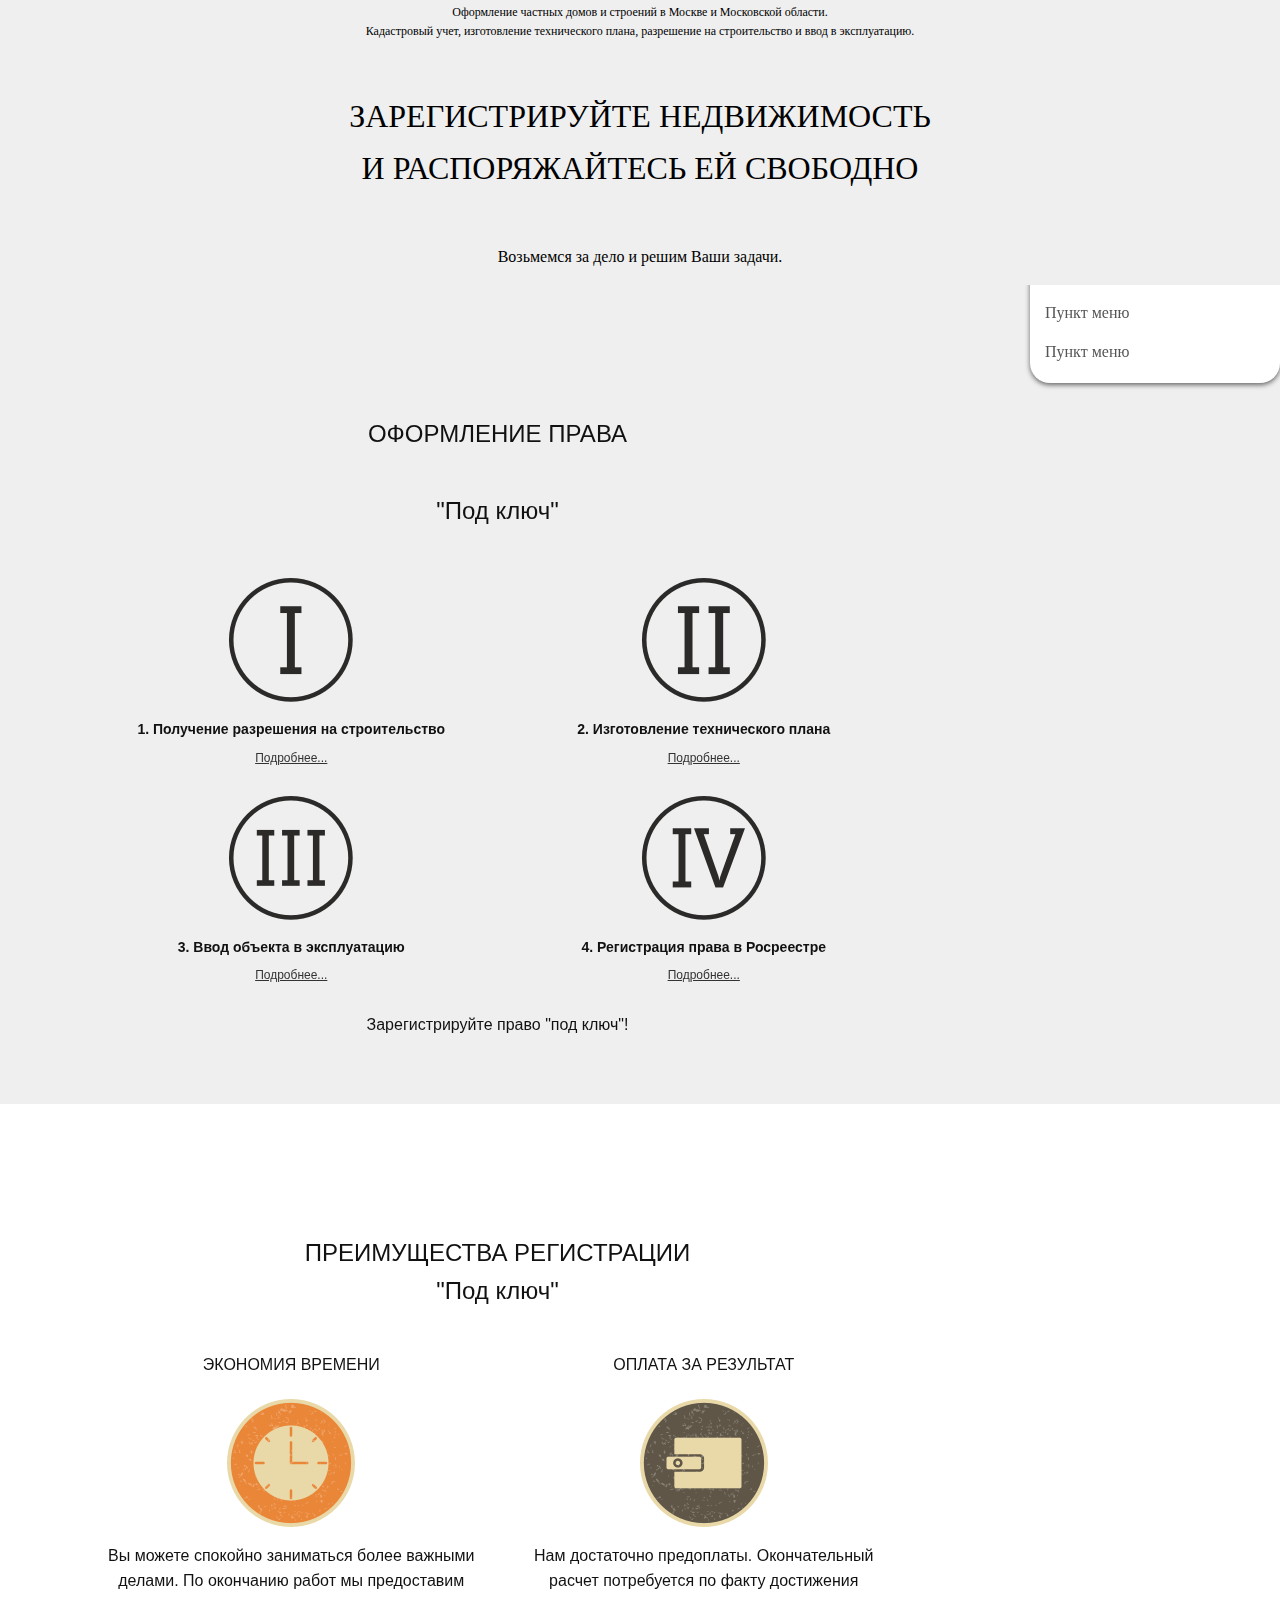
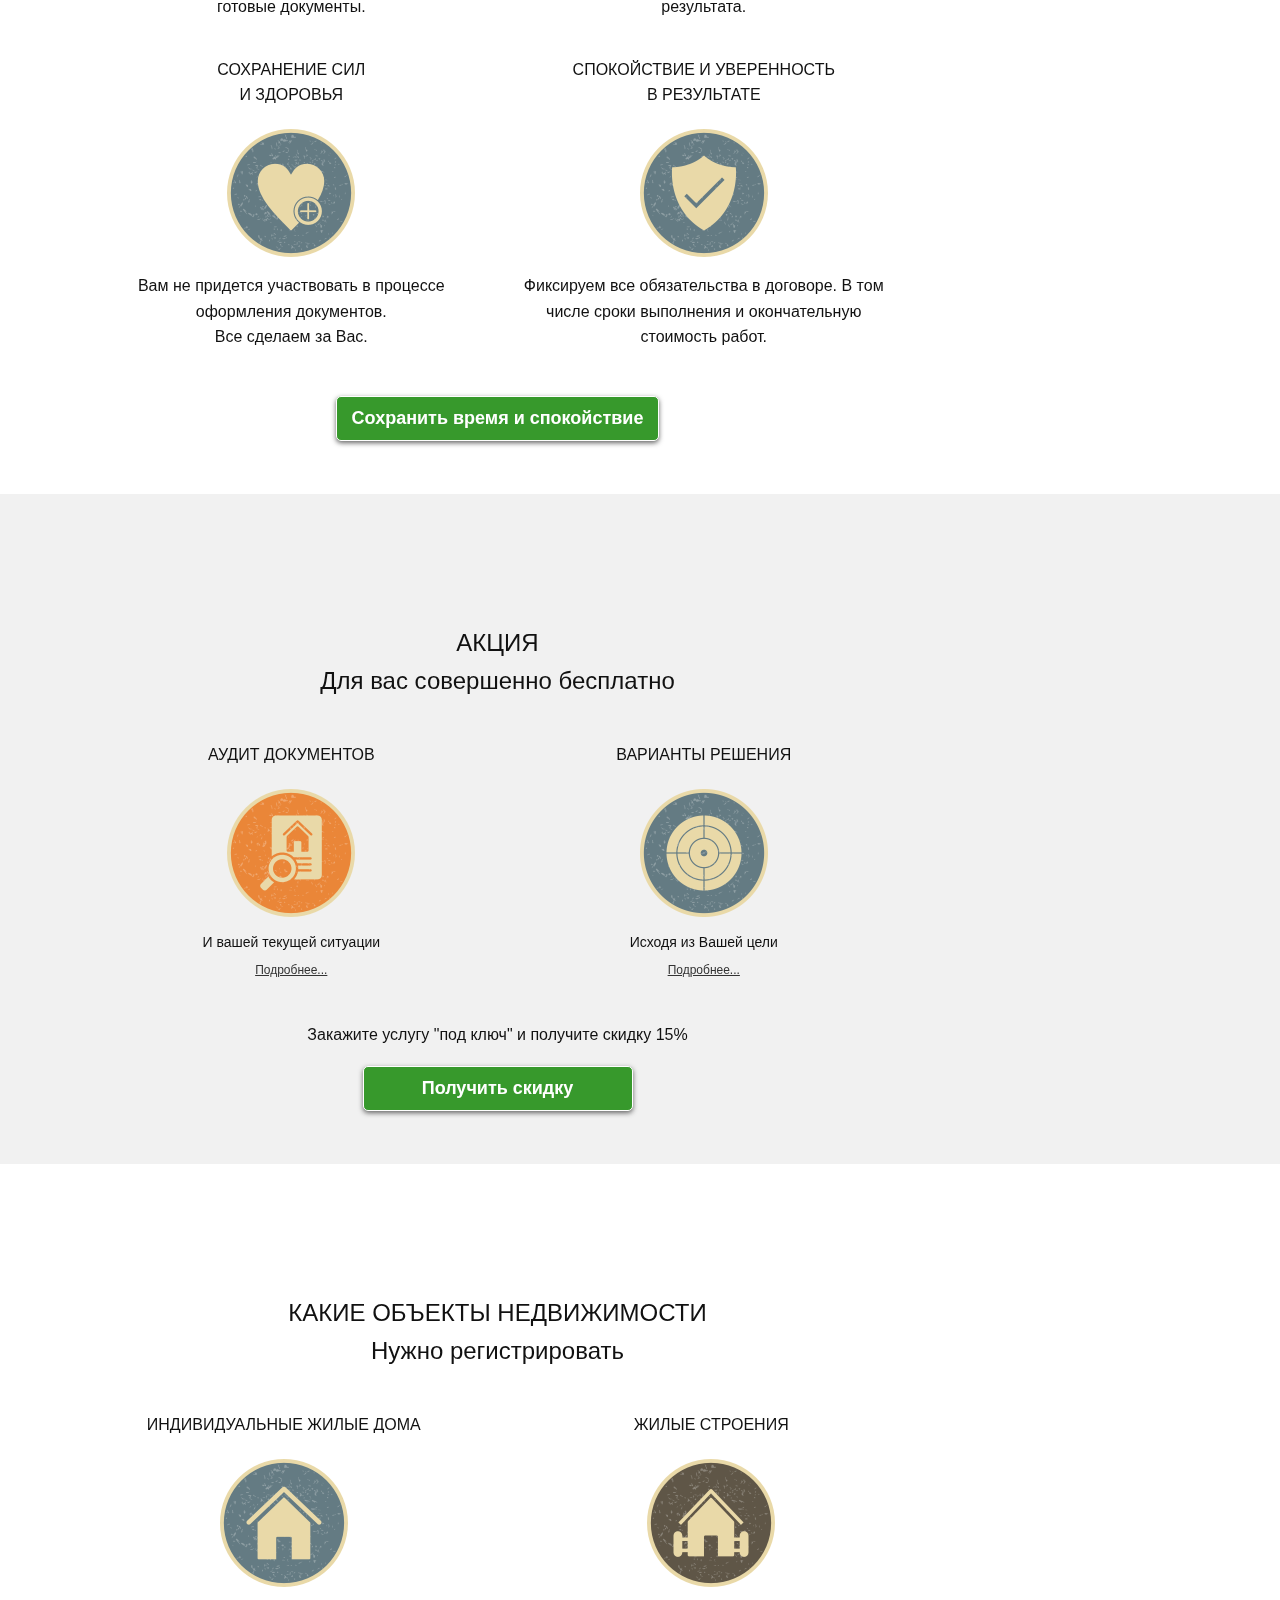
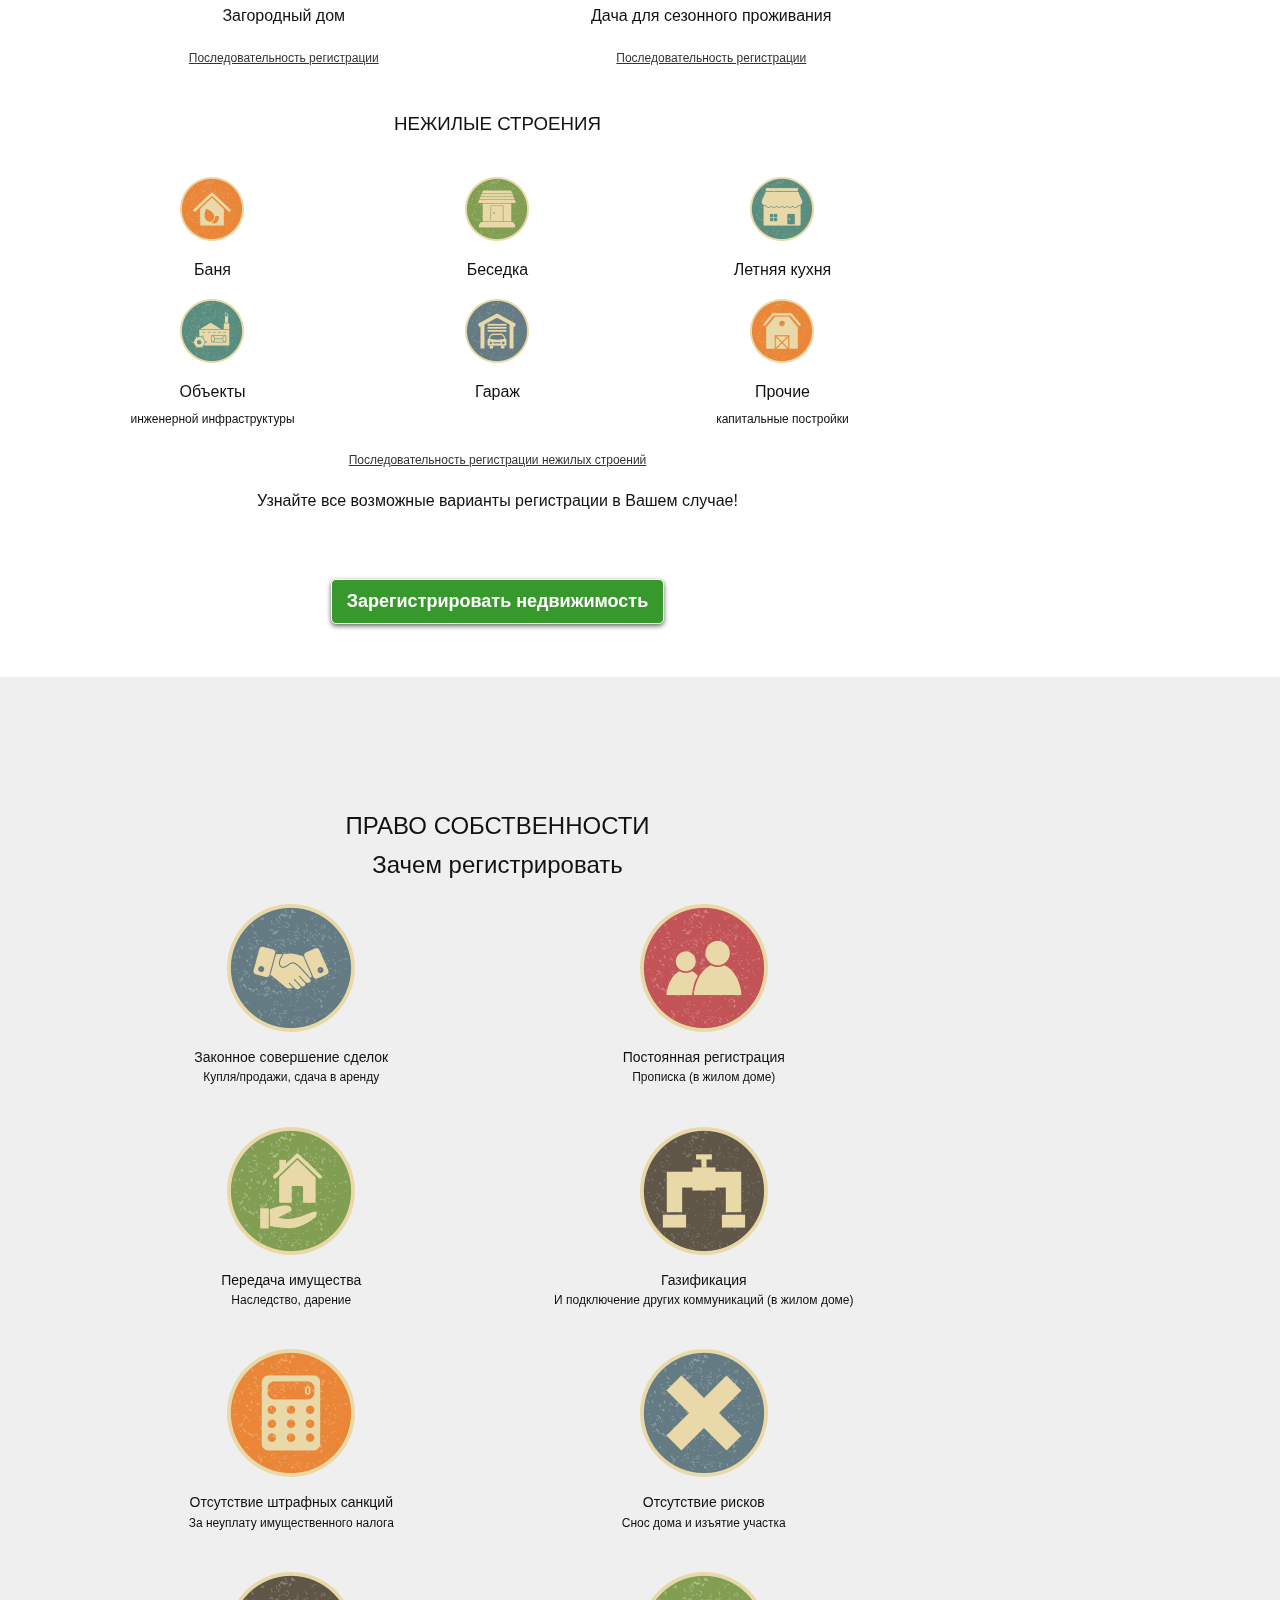
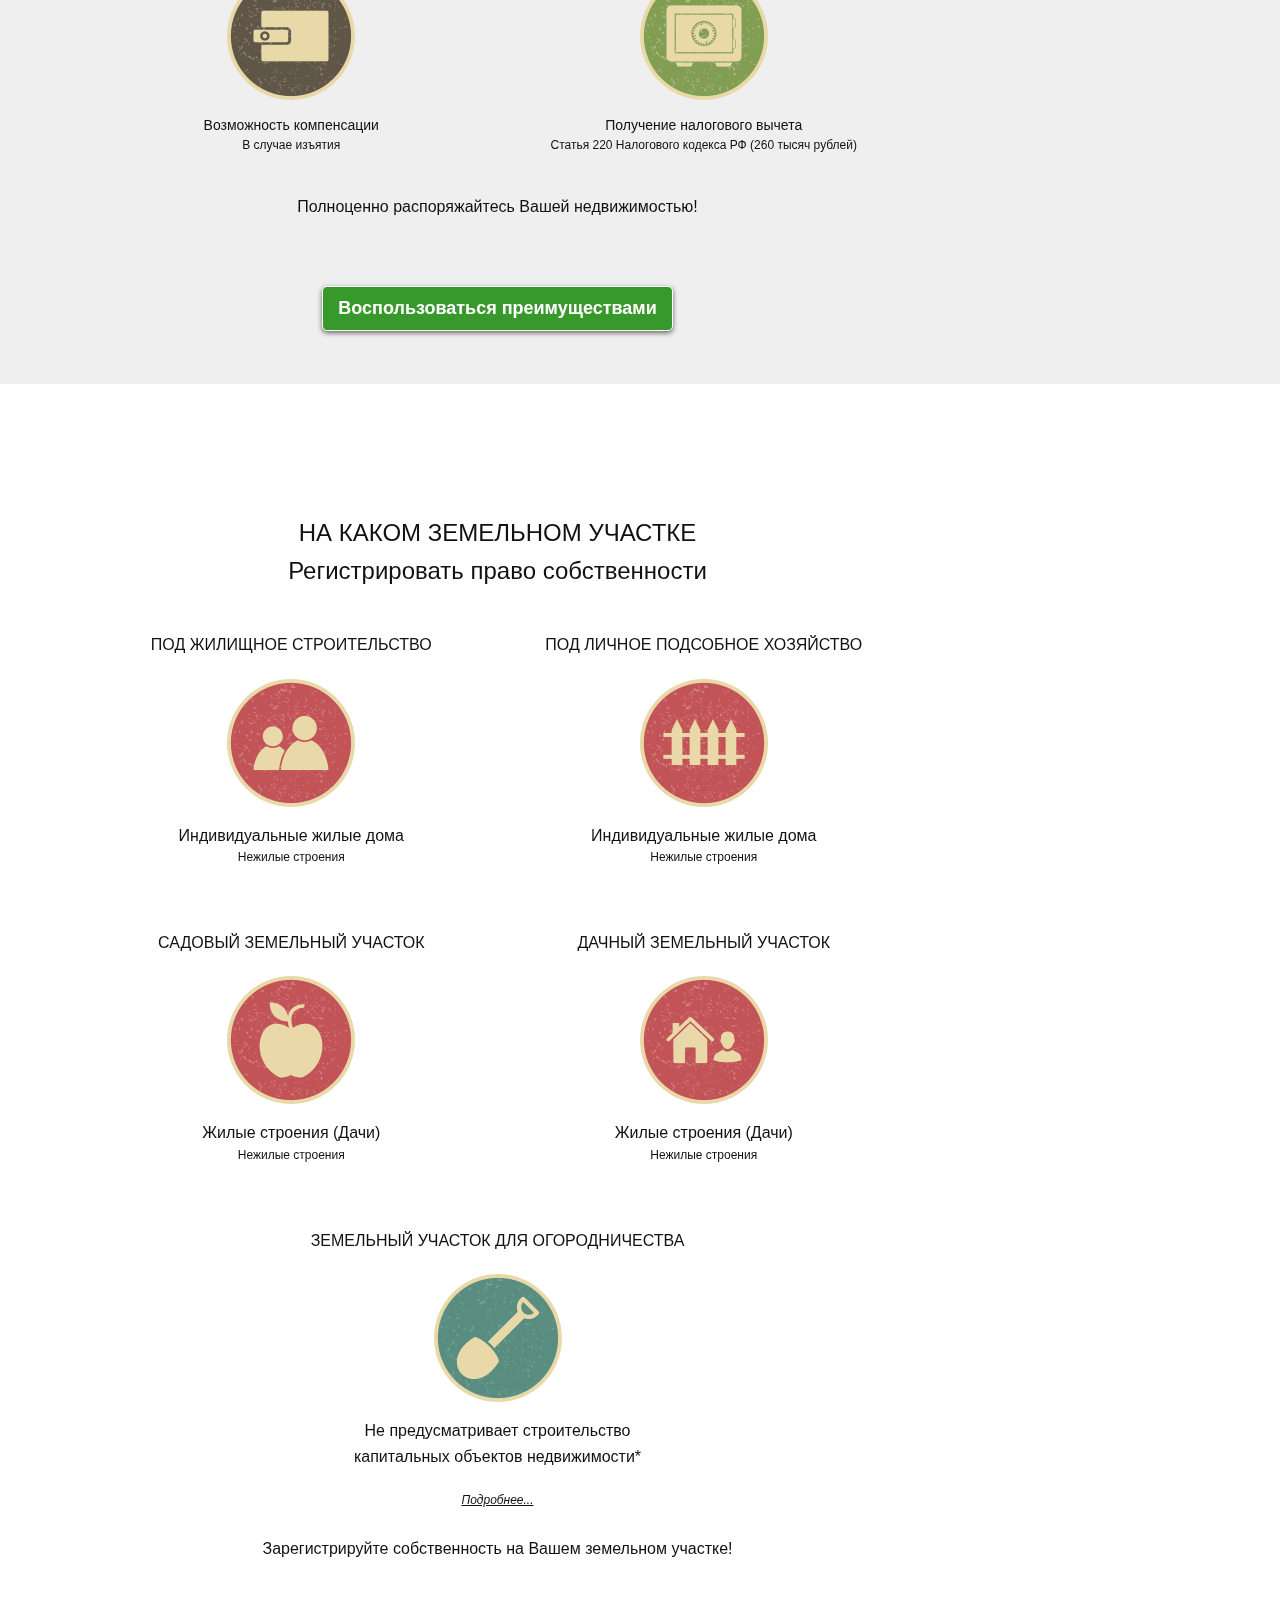
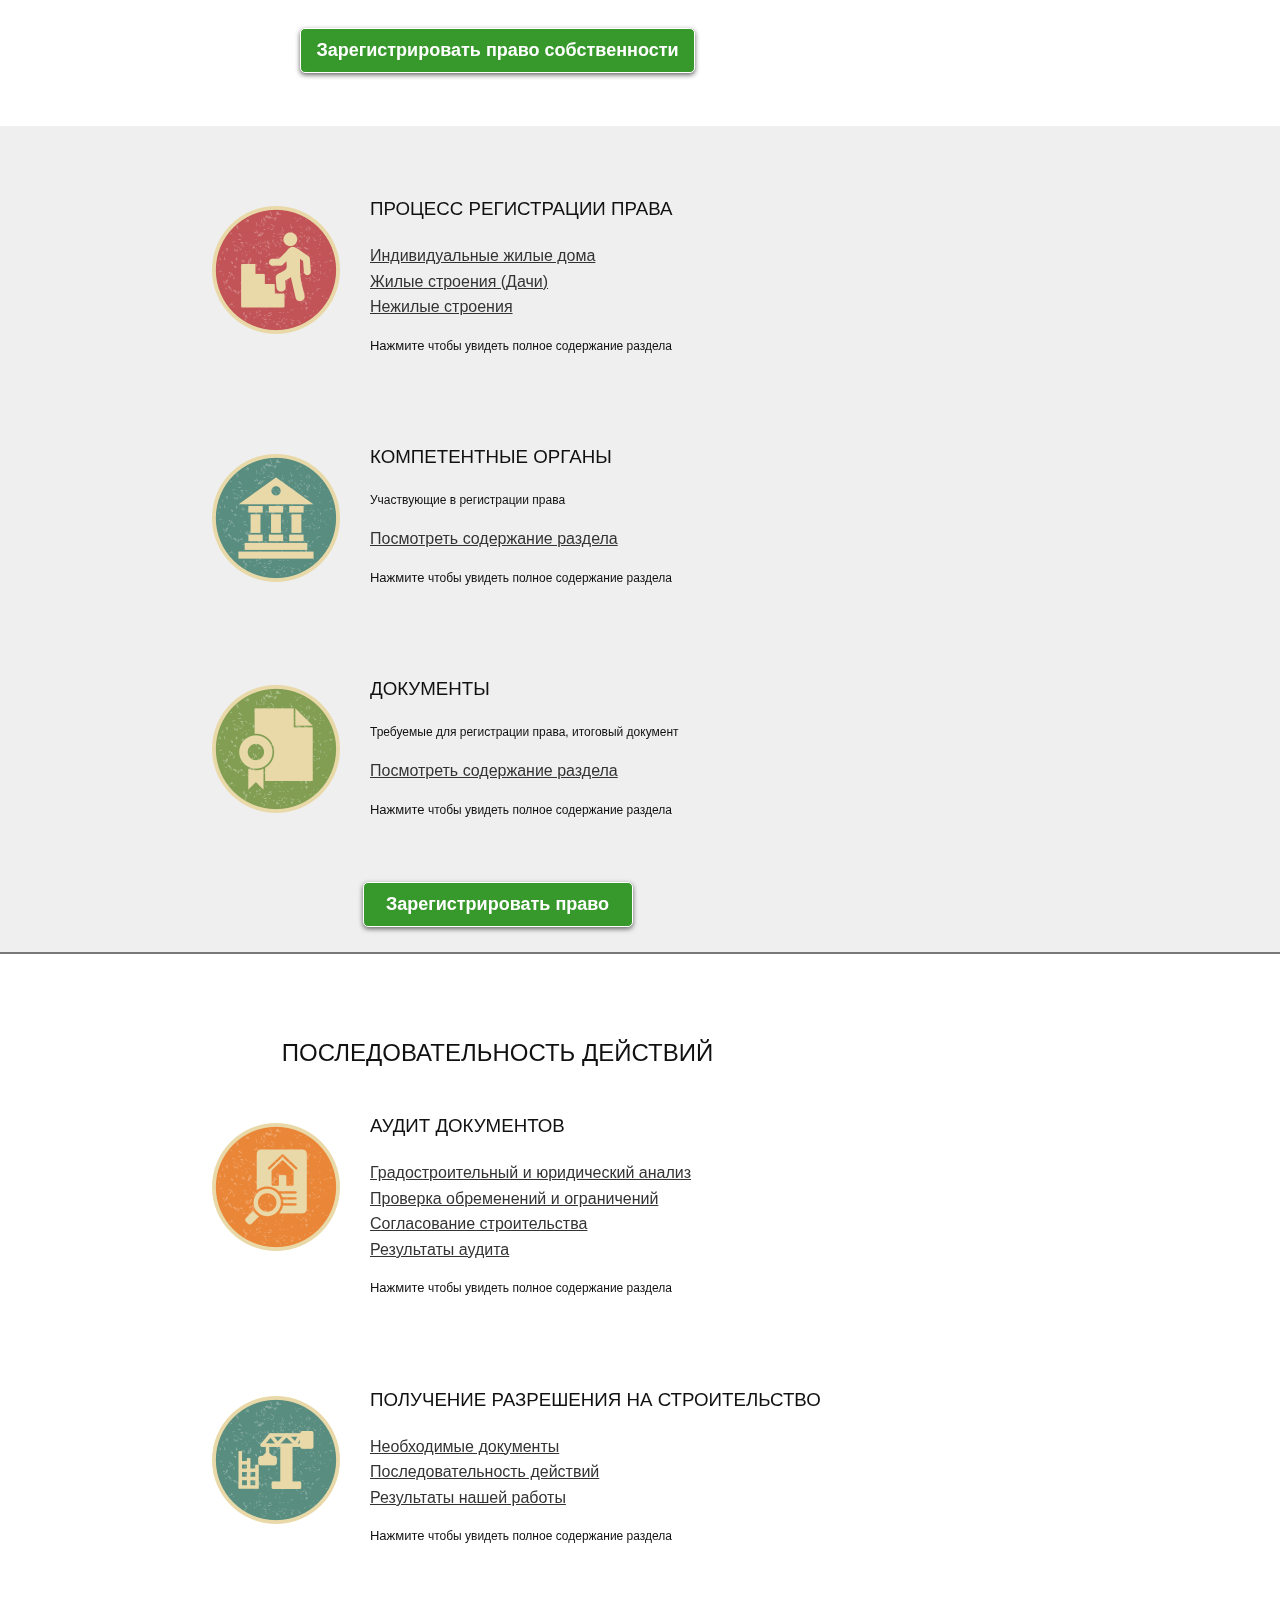
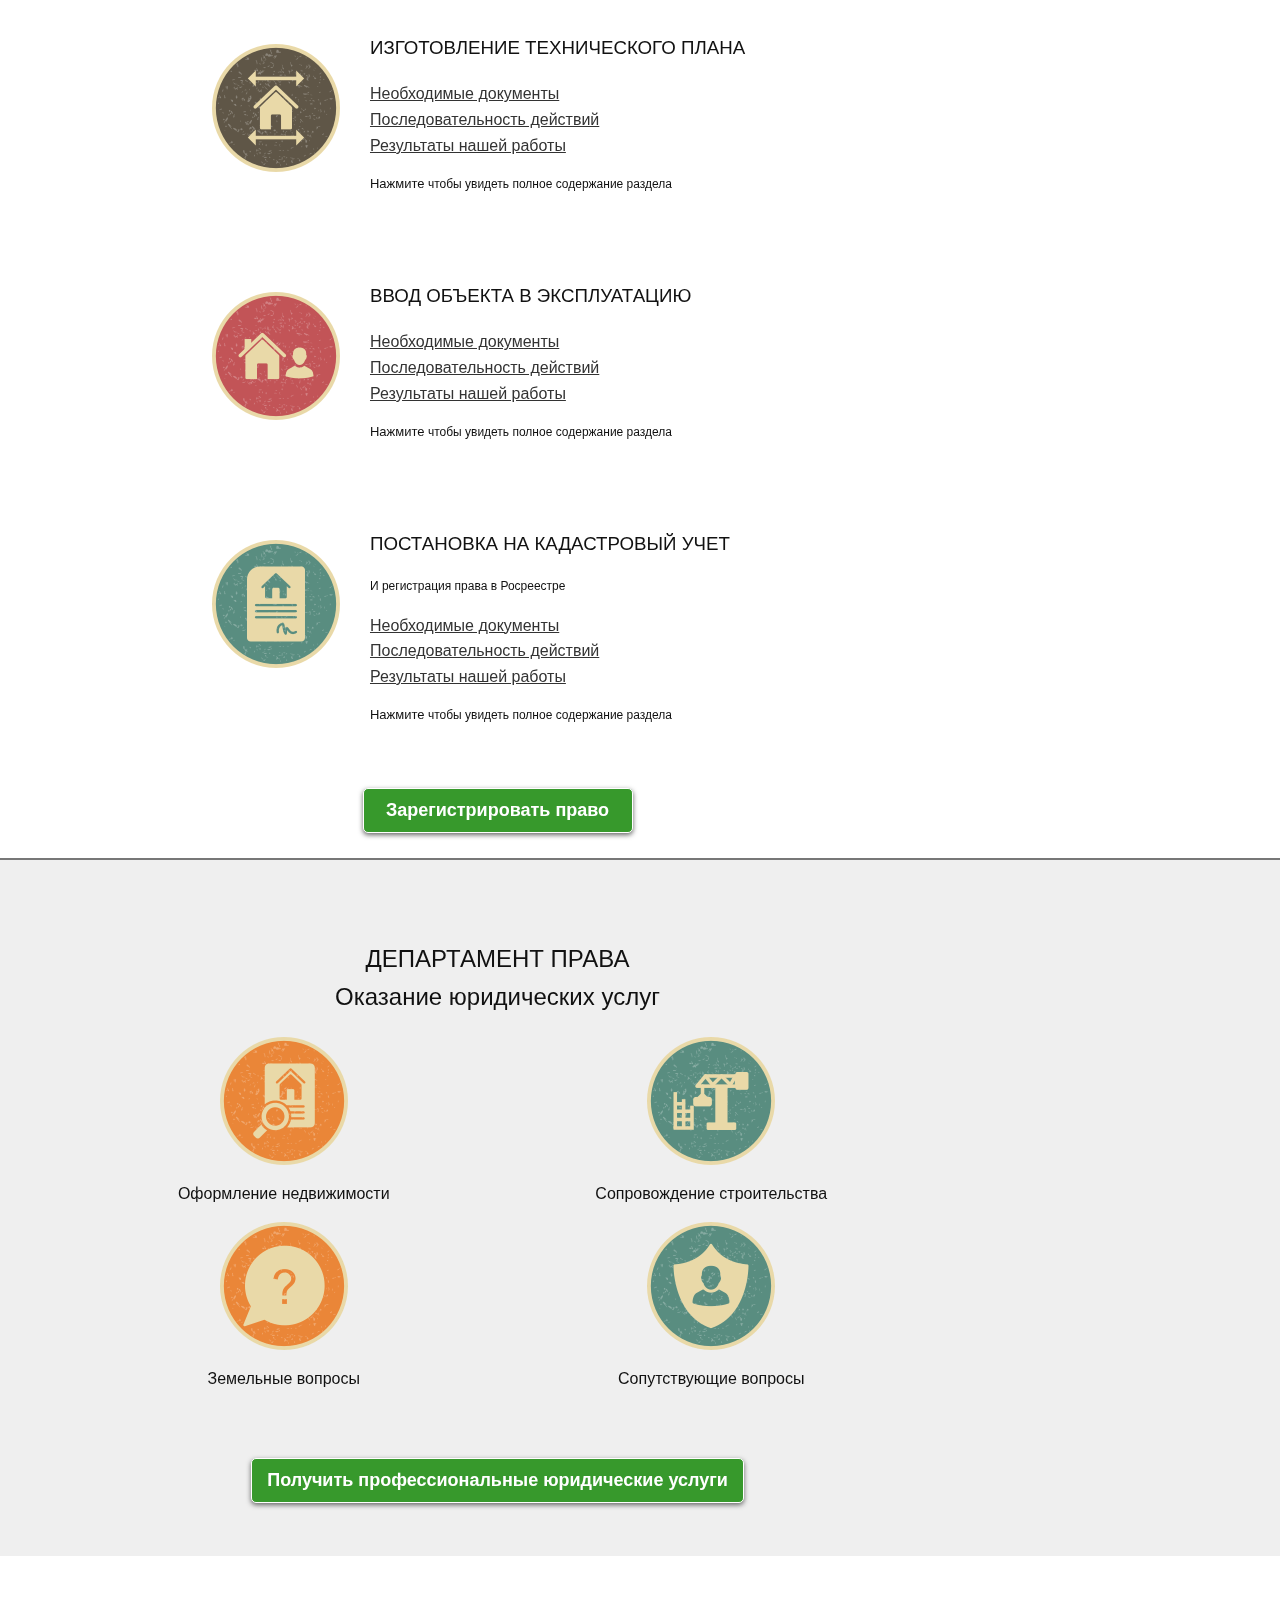
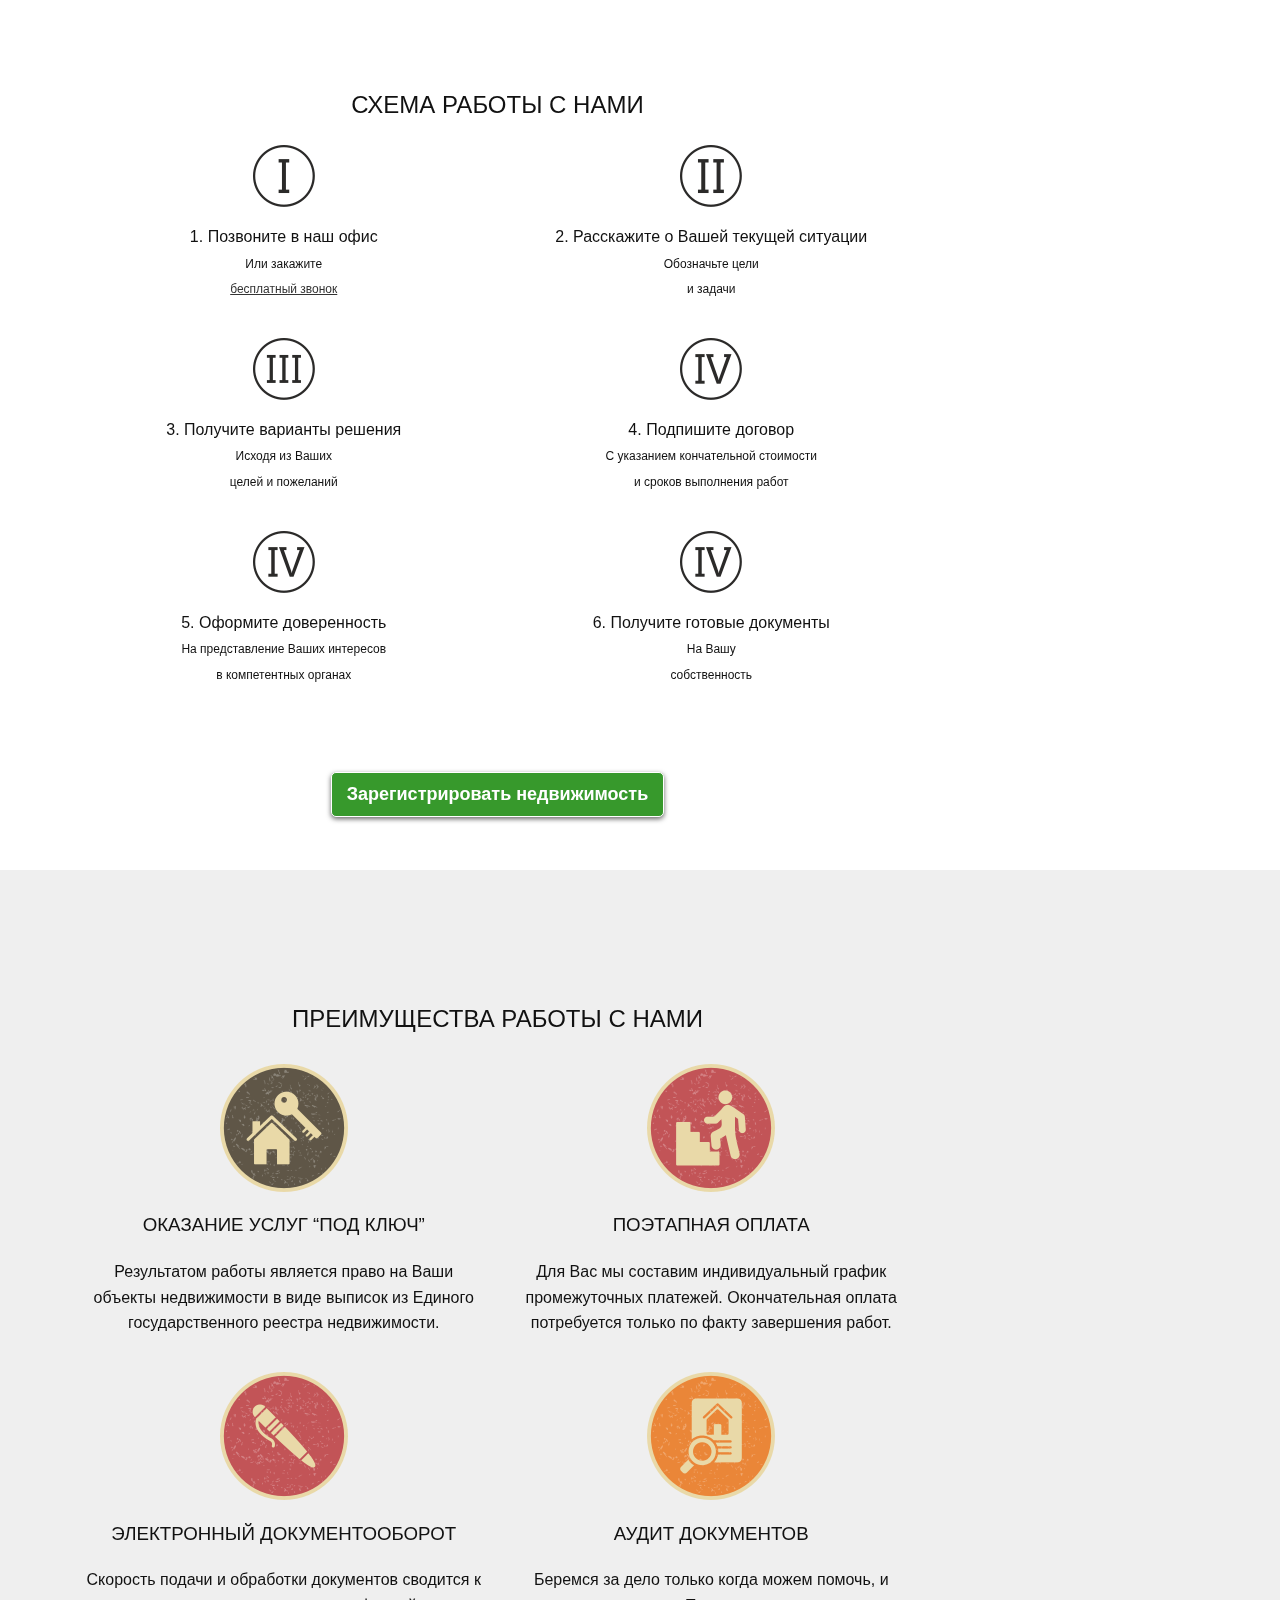
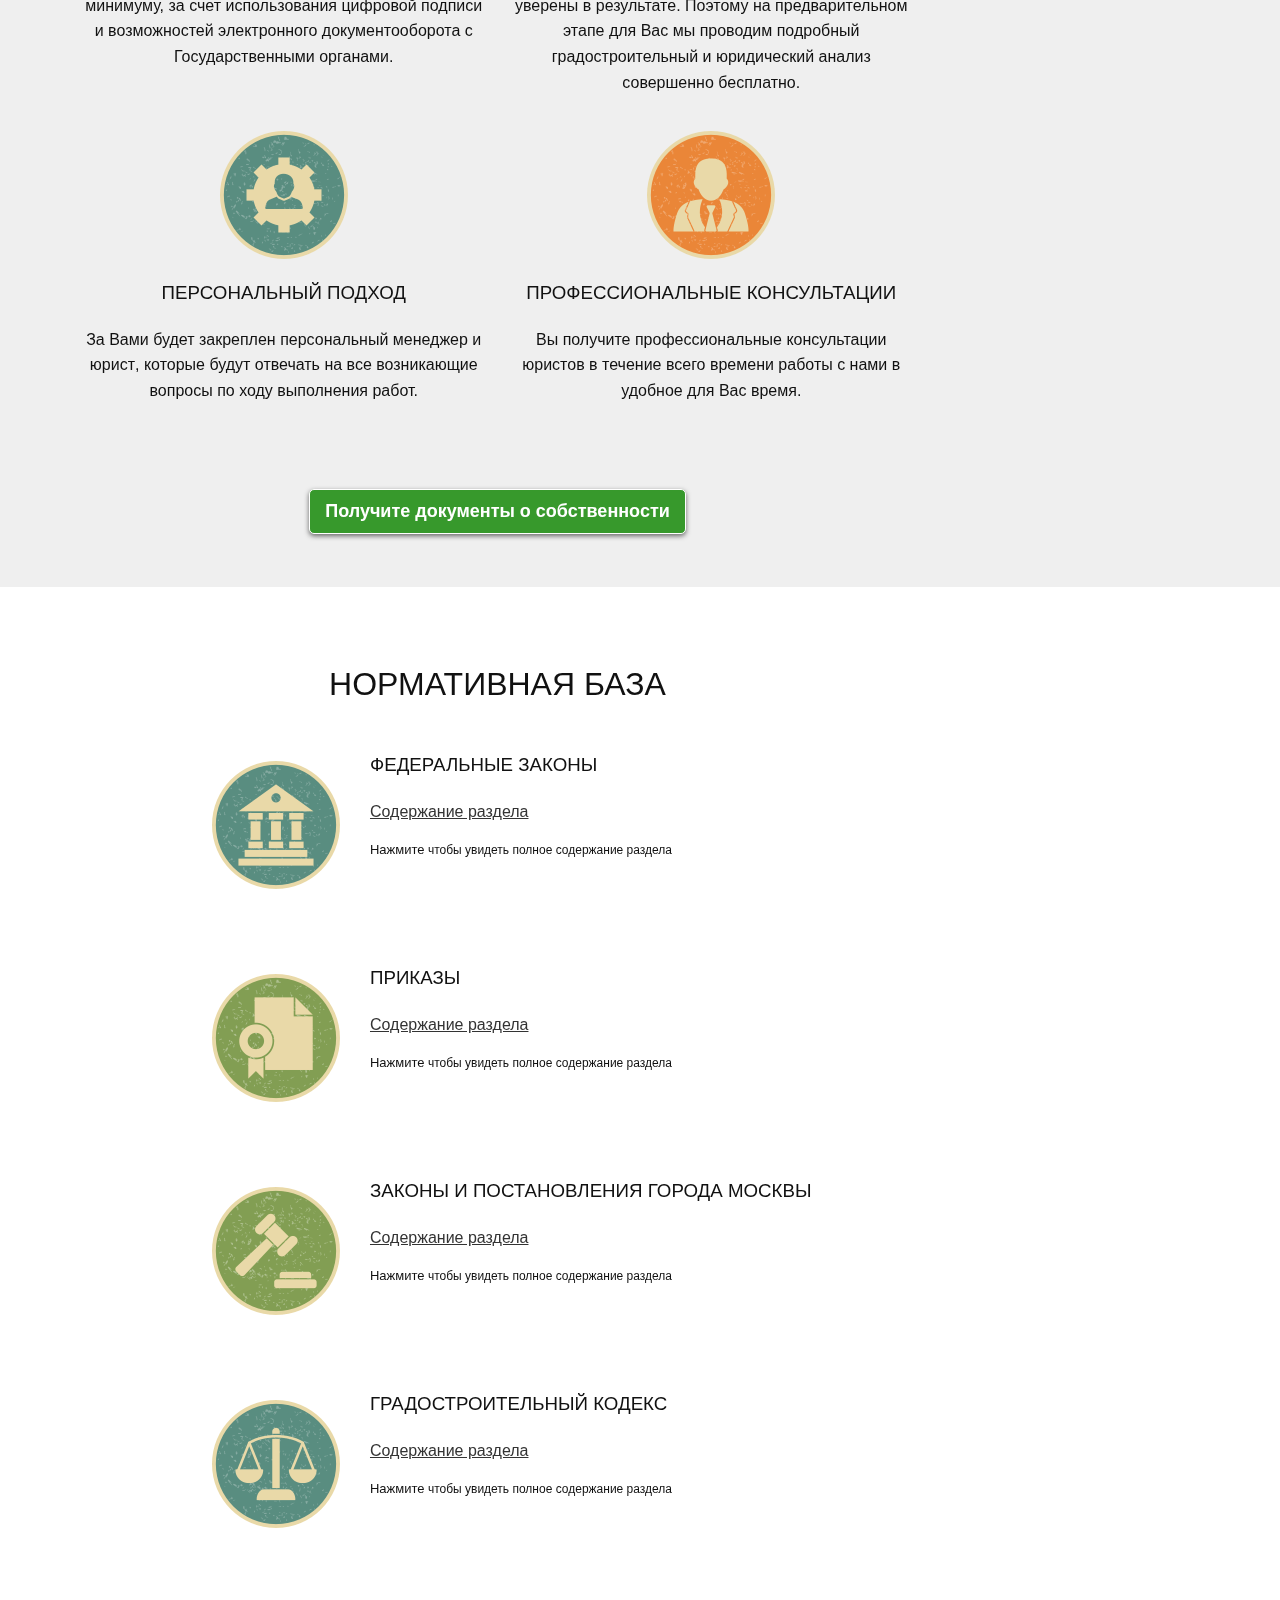
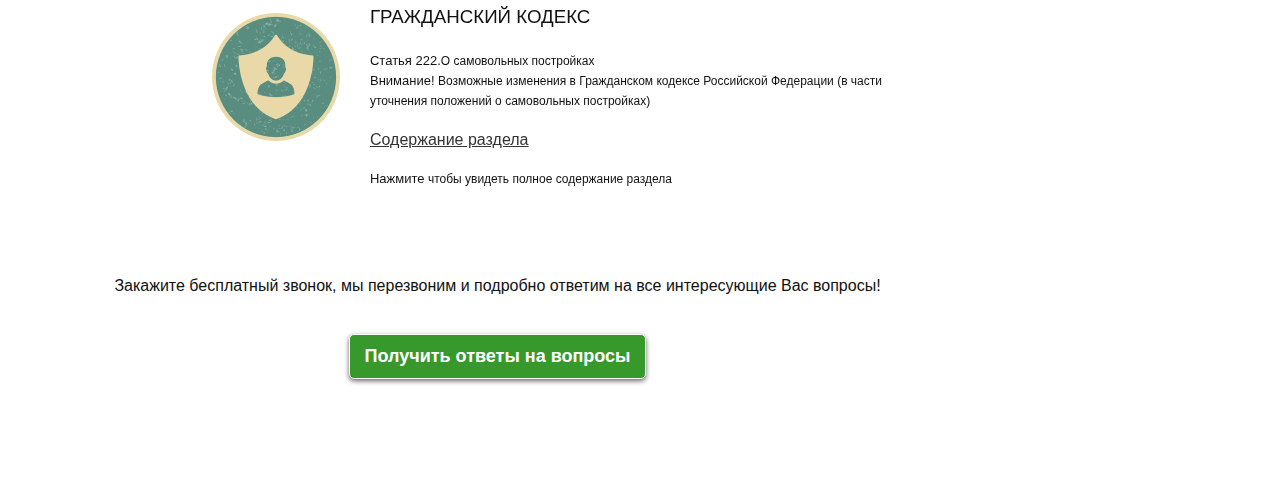
==== commit cda0da55: "Upload 31.01.2018" ====
--- a/Departament/index.html
+++ b/Departament/index.html
@@ -48,27 +48,38 @@
 
 	<header class="main-head">
 		
-		<nav class="top-line">
-
-			<div class="mobile-mnu" style="z-index: 100;">
-				<a href="#" class="toggle-mnu" style="z-index: 999"><span></span></a><b>Меню</b>
-			</div>
-			
-		</nav>
-
-		<div class="container">
-			<nav id="my-menu" style="z-index: 900;">
+	<nav class="nav hidden-sm hidden-xs">
+		<div class="container">
+			<div class="col-sm-2 col-sm-offset-10">
+				<p>НАВИГАЦИЯ</p>
 				<ul>
-					<li><a href="#">Главная</a></li>
-					<li><a href="#">Что регистрировать?</a></li>
-					<li><a href="#">Зачем регистрировать?</a></li>
-					<li><a href="#">Виды участков</a></li>
-					<li><a href="#">Процесс регистрации</a></li>
-					<li><a href="#">Последовательность действий</a></li>
-					<li><a href="#">Работа с нами</a></li>
+					<li><a href="#">Пункт меню</a></li>
+					<li><a href="#">Пункт меню</a></li>
+					<li><a href="#">Пункт меню</a></li>
+					<li><a href="#">Пункт меню</a></li>
+					<li><a href="#">Пункт меню</a></li>
+					<li><a href="#">Пункт меню</a></li>
+					<li><a href="#">Пункт меню</a></li>
+					<li><a href="#">Пункт меню</a></li>
+					<li></li>
 				</ul>
-			</nav>
-		</div>
+			</div>
+		</div>
+	</nav>
+
+	<nav class="nav-mob hidden-md hidden-lg">
+		<p id="bot-nav"><b>НАВИГАЦИЯ</b></p>
+		<span id="delmenu" class="hidden"><i class="fa fa-times" aria-hidden="true"></i></span>
+		<ul id="bot-menu" class="hidden">
+			<li><a href="#">Главная</a></li>
+			<li><a href="#">Услуги</a></li>
+			<li><a href="#">Контакты</a></li>
+			<li><a href="#">О нас</a></li>
+			<li><a href="#">Конфиденциальность</a></li>
+			<li><a href="#">Обратная связь</a></li>
+			<li><a href="#">Пункт меню</a></li>
+		</ul>
+	</nav>
 
 	<div id="j1" class="header block-1">
 		<div class="container">
@@ -76,14 +87,9 @@
 				<p>Оформление частных домов и строений в Москве и Московской области.<br>Кадастровый учет, изготовление технического плана, разрешение на строительство и ввод в эксплуатацию.</p>
 				
 				<h1 id="anchor-1">ЗАРЕГИСТРИРУЙТЕ НЕДВИЖИМОСТЬ<br><span class="hidden-xs">И РАСПОРЯЖАЙТЕСЬ ЕЙ СВОБОДНО</span></h1>
-				<form class="callback" action="" method="GET">
-					<p style="font-size: 22px">Возьмемся за дело и решим Ваши задачи</p>
-					<input class="input" type="text" placeholder="Ваше имя">
-					<input class="input" type="text" placeholder="Ваш телефон" require>
-					<br>
-					<button class="button" type="submit">Зарегистрировать<span class="hidden-xs"> право</span></button>
-					<p class="notice">Нажимания на кнопку, Вы даете согласие на обработку персональных данных</p>
-				</form>
+				
+				<p style="font-size: 16px">Возьмемся за дело и решим Ваши задачи.</p>
+				<script>var amo_forms_params = {"id":264697,"hash":"772c1744e418c0641007e8b9da1877fe","locale":"ru"};</script><script id="amoforms_script" async="async" charset="utf-8" src="https://forms.amocrm.ru/forms/assets/js/amoforms.js"></script>
 
 			</div>
 		</div>
@@ -93,7 +99,7 @@
 
 	<section class="block block-2">
 		<div class="container">
-			<div class="col-sm-8 col-sm-offset-2">
+			<div class="col-sm-9">
 				
 				<h2>Оформление права<br><br><span>"Под ключ"</span></h2><br>
 
@@ -121,7 +127,7 @@
 				</div>
 
 				<p class="do-register">Зарегистрируйте право <b>"под ключ"</b>!</p>
-				<button class="button" type="submit">Оформить недвижимость</button>
+				<script>var amo_forms_params = {"id":264874,"hash":"5590d37b3242e67df63bfd089098d415","locale":"ru"};</script><script id="amoforms_script" async="async" charset="utf-8" src="https://forms.amocrm.ru/forms/assets/js/amoforms.js"></script>
 
 			</div>
 		</div>
@@ -129,7 +135,7 @@
 
 	<section class="block block-3">
 		<div class="container">
-			<div class="col-sm-8 col-sm-offset-2">
+			<div class="col-sm-9">
 				
 				<h2>Преимущества регистрации<br><span>"Под ключ"</span></h2>
 
@@ -164,7 +170,7 @@
 
 	<section class="block block-4">
 		<div class="container">
-			<div class="col-sm-8 col-sm-offset-2">
+			<div class="col-sm-9">
 				
 				<h2>Акция<br><span>Для вас совершенно бесплатно</span></h2>
 
@@ -179,7 +185,7 @@
 						<h4>Варианты решения</h4>
 						<img src="img/sale2.png" alt="Преимущество">
 						<p>Исходя из Вашей цели</p>
-						<a href="#j13">Подробнее...</a>
+						<a href="#j12">Подробнее...</a>
 					</div>
 				</div>
 
@@ -192,7 +198,7 @@
 
 	<section id="j2" class="block block-5">
 		<div class="container">
-			<div class="col-sm-8 col-sm-offset-2">
+			<div class="col-sm-9">
 				
 				<div class="row">
 					<h2>Какие объекты недвижимости<br><span>Нужно регистрировать</span></h2>
@@ -252,7 +258,7 @@
 
 	<section id="j3" class="block block-6">
 		<div class="container">
-			<div class="col-sm-8 col-sm-offset-2">
+			<div class="col-sm-9">
 				
 				<h2>Право собственности<br><span>Зачем регистрировать</span></h2>
 
@@ -300,7 +306,7 @@
 
 	<section id="j4" class="block block-7">
 		<div class="container">
-			<div class="col-sm-8 col-sm-offset-2">
+			<div class="col-sm-9">
 				
 				<h2>На каком земельном участке<br><span>Регистрировать право собственности</span></h2>
 
@@ -349,10 +355,10 @@
 	</section>
 
 	<section id="j5" class="navigation navigation-1">
-		<div class="container">
-			<div class="col-sm-8 col-sm-offset-2">
-				
-				<div class="row">
+		<div id="j16" class="container">
+			<div id="j15" class="col-sm-9">
+				
+				<div id="j14" class="row">
 					<div class="col-sm-4">
 						<img src="img/fence.png" alt="I">
 					</div>
@@ -374,7 +380,7 @@
 	<section id="block-8" class="block-8 hidden">
 		<div class="container">
 
-			<div id="j14" class="col-sm-8 col-sm-offset-2">
+			<div class="col-sm-9">
 				
 				<h2>Индивидуальные жилые дома</h2>
 
@@ -382,32 +388,32 @@
 					<div class="item col-sm-6">
 						<img src="img/I.png" alt="I">
 						<p><b>1.Получение градостроительного плана</b><span>Земельного участка (<u>ГПЗУ</u>)</span></p>
-						<a href="#j17">Подробнее...</a>
+						<a href="#documents">Подробнее...</a>
 					</div>
 					<div class="item col-sm-6">
 						<img src="img/II.png" alt="I">
 						<p><b>2.Разработка схемы для организации</b><span>Земельного участка (<u>СПОЗУ</u>)</span></p>
-						<a href="#j18">Подробнее...</a>
+						<a href="#documents">Подробнее...</a>
 					</div>
 					<div class="item col-sm-6">
 						<img src="img/III.png" alt="I">
 						<p><b>3.Получение <u>разрешения на строительство</u></b><span style="color: transparent">Text</span></p>
-						<a href="#j19">Подробнее...</a>
+						<a href="#documents">Подробнее...</a>
 					</div>
 					<div class="item col-sm-6">
 						<img src="img/IV.png" alt="I">
 						<p><b>4.Изготовление <u>технического плана</u></b><span>Индивидуального жилого дома</span></p>
-						<a href="#j20">Подробнее...</a>
+						<a href="#documents">Подробнее...</a>
 					</div>
 					<div class="item col-sm-6">
 						<img src="img/V.png" alt="I">
 						<p><b>5.Получение разрешения на ввод объекта в эксплуатацию</b></p>
-						<a href="#j21">Подробнее...</a>
+						<a href="#documents">Подробнее...</a>
 					</div>
 					<div class="item col-sm-6">
 						<img src="img/VI.png" alt="Строение">
 						<p><b>6.Постановка дома на кадастровый учет</b><span>И <u>регистрация права в Росреестре</u></span></p>
-						<a href="#j22">Подробнее...</a>
+						<a href="#documents">Подробнее...</a>
 					</div>
 				</div>
 
@@ -421,7 +427,7 @@
 	<section id="block-9" class="block-9 hidden">
 		<div class="container">
 
-			<div id="j15" class="row col-sm-8 col-sm-offset-2">
+			<div id="j15" class="row col-sm-9">
 				
 				<h2>Жилые строения (Дачи)</h2>
 
@@ -439,12 +445,12 @@
 					<div class="item col-sm-6">
 						<img src="img/III.png" alt="I">
 						<p><b>3.Изготовление <u>технического плана</u></b><br>Жилого строения</p>
-						<a href="#j20">Подробнее...</a>
+						<a href="#documents">Подробнее...</a>
 					</div>
 					<div class="item col-sm-6">
 						<img src="img/IV.png" alt="I">
 						<p><b>4.<u>Регистрация права в Росреестре</u></b><br><span style="color: transparent;">Жилого строения</span></p>
-						<a href="#j22">Подробнее...</a>
+						<a href="#documents">Подробнее...</a>
 					</div>
 				</div>
 
@@ -455,7 +461,7 @@
 
 	<section id="block-9-2" class="block-9-2 hidden">
 		<div class="container">
-			<div id="j16" class="row col-sm-8 col-sm-offset-2">
+			<div class="row col-sm-9">
 				
 				<h2>Нежилые строения</h2>
 
@@ -473,12 +479,12 @@
 					<div class="item col-sm-6">
 						<img src="img/III.png" alt="I">
 						<p><b>3.Изготовление <u>технического плана</u></b><br>Нежилого строения</p>
-						<a href="#j22">Подробнее...</a>
+						<a href="#documents">Подробнее...</a>
 					</div>
 					<div class="item col-sm-6">
 						<img src="img/IV.png" alt="I">
 						<p><b>4.<u>Регистрация права в Росреестре</u></b><br><span style="color: transparent;">Жилого строения</span></p>
-						<a href="#j22">Подробнее...</a>
+						<a href="#documents">Подробнее...</a>
 					</div>
 				</div>
 
@@ -488,9 +494,9 @@
 		</div>
 	</section>
 
-	<section class="navigation navigation-1">
-		<div class="container">
-			<div class="col-sm-8 col-sm-offset-2">
+	<section id="comp" class="navigation navigation-1">
+		<div class="container">
+			<div class="col-sm-9">
 
 				<div class="row">
 					<div class="col-sm-4">
@@ -513,7 +519,7 @@
 	<section id="block-10" class="block-10 hidden">
 		<div class="container">
 
-			<div class="col-sm-8 col-sm-offset-2">
+			<div class="col-sm-9">
 				
 				<h2>Компетентные органы</h2>
 
@@ -554,9 +560,9 @@
 		</div>
 	</section>
 
-	<section class="navigation navigation-1">
-		<div class="container">
-			<div class="col-sm-8 col-sm-offset-2">
+	<section id="documents" class="navigation navigation-1">
+		<div class="container">
+			<div class="col-sm-9">
 
 				<div class="row">
 					<div class="col-sm-4">
@@ -581,7 +587,7 @@
 	<section id="block-11" class="block block-11 hidden">
 		<div class="container">
 
-			<div class="col-sm-8 col-sm-offset-2">
+			<div class="col-sm-9">
 				
 				<h2>Документы<br><span>Для регистрации права</span></h2>
 
@@ -590,37 +596,37 @@
 						<h3>Градостроительный план<br>земельного участка<br>(ГПЗУ)</h3>
 						<img src="img/list.png" alt="I">
 						<p>Документация по планировке территории, в ней содержатся сведения, которые требуются для проектирования и строительства жилого участка (нормативы, а также ограничения по строительству и землеустройству).</p>
-						<a href="#j23">Выдает* территориальный орган Архитектуры</a>
+						<a href="#comp">Выдает* территориальный орган Архитектуры</a>
 					</div>
 					<div id="j18" class="item col-sm-6">
 						<h3>Схема планировочной<br>организацииземельного участка<br>(СПОЗУ)</h3>
 						<img src="img/square.png" alt="I">
 						<p>Выполняется в соответствии с информацией, указанной в ГПЗУ, с обозначением места размещения объекта капитального строительства, подъездов и проходов к нему, зон действия публичных сервитутов, археологического наследия.</p>
-						<a href="#j27">Разрабатывает наша компания</a>
+						<a href="#comp">Разрабатывает наша компания</a>
 					</div>
 					<div id="j19" class="item col-sm-6">
 						<h3>Разрешение<br>на строительство</h3>
 						<img src="img/bulding.png" alt="I">
 						<p>Проектная документация требованиям, установленным регламентом, проектом планировки территории и межевания территории.</p>
-						<a href="#j24">Выдает* Государственный строительный надзор</a>
+						<a href="#comp">Выдает* Государственный строительный надзор</a>
 						<br>
-						<a href="#j28">Последовательность действий</a>
+						<a href="#j8">Последовательность действий</a>
 					</div>
 					<div id="j20" class="item col-sm-6">
 						<h3>Технический план<br>план</h3>
 						<img src="img/plan.png" alt="I">
 						<p>Документ в котором указаны технические сведения о недвижимости.  Состоит из графической и текстовой частей.</p>
-						<a href="#j25">Разрабатывают кадастровые инженеры</a>
+						<a href="#comp">Разрабатывают кадастровые инженеры</a>
 						<br>
-						<a href="#j29">Последовательность действий</a>
+						<a href="#j9">Последовательность действий</a>
 					</div>
 					<div id="j21" class="item col-sm-6">
-						<h3>Разрешение на ввод<br>объекта в эксплуатацию</h3>
+						<h3>Ввод объекта<br>в эксплуатацию</h3>
 						<img src="img/house.png" alt="I">
 						<p>Соответствие дома разрешению на строительство, проектной документации, строительным, земельным и заявленным параметрам.</p>
-						<a href="#j24">Выдает Государственный строительный надзор</a>
+						<a href="#comp">Выдает Государственный строительный надзор</a>
 						<br>
-						<a href="#j30">Последовательность действий</a>
+						<a href="#j10">Последовательность действий</a>
 					</div>
 					<div class="item col-sm-6">
 						<h3>Правоустанавливающие<br>документы</h3>
@@ -640,9 +646,9 @@
 					<p><b>Выписка о регистрации права собственности</b></p>
 					<img src="img/flower.png" alt="Img">
 					<p>Сведения об объекте недвижимости, внесенные в Единый государственный реестр недвижимости.</p>
-					<a href="#j26">Выдает* Федеральная служба государственной регистрации, кадастра и картографии</a>
+					<a href="#comp">Выдает* Федеральная служба государственной регистрации, кадастра и картографии</a>
 					<br>
-					<a href="#j31">Последовательность действий</a>
+					<a href="#j11">Последовательность действий</a>
 					<br>
 					<img src="img/pen.png" width="80px" alt="img">
 				</div>
@@ -657,12 +663,12 @@
 
 	<section id="j6" class="navigation navigation-2">
 		<div class="container">
-			<div class="col-sm-8 col-sm-offset-2">
+			<div class="col-sm-9">
 
 				<h2>Последовательность действий</h2>
 				
-				<div class="row">
-					<div class="col-sm-4">
+				<div id="j12" class="row">
+					<div id="j13" class="col-sm-4">
 						<img src="img/sale1.png" alt="I">
 					</div>
 					<div class="col-sm-8">
@@ -684,11 +690,11 @@
 	<section id="block-12" class="block-12 hidden">
 		<div class="container">
 
-			<div class="col-sm-8 col-sm-offset-2">
+			<div class="col-sm-9">
 				
 				<h2>Аудит документов</h2>
 
-				<div id="j12" class="col-sm-6">
+				<div class="col-sm-6">
 					<h4>Градостроительный анализ<br>Земельного участка </h4>
 					<div class="items">
 						<div class="item">
@@ -742,7 +748,7 @@
 	<section id="block-13" class="block-13 hidden">
 		<div class="container">
 
-			<div class="col-sm-8 col-sm-offset-2">
+			<div class="col-sm-9">
 				
 				<h2 id="j32" class="row">Проверка обременений и ограничений</h2>
 
@@ -783,7 +789,7 @@
 	<section id="block-14" class="block-14 hidden">
 		<div class="container">
 
-			<div class="col-sm-8 col-sm-offset-2">
+			<div class="col-sm-9">
 				
 				<h2 id="j33" class="row">Согласование строительства</h2>
 
@@ -824,7 +830,7 @@
 	<section id="block-15" class="block block-15 hidden">
 		<div class="container">
 
-			<div class="col-sm-8 col-sm-offset-2">
+			<div class="col-sm-9">
 				
 				<h2 id="j13" class="row">Результат аудита<br><span>Индивидуальный план регистрации</span></h2>
 
@@ -857,7 +863,7 @@
 
 	<section class="navigation navigation-2">
 		<div class="container">
-			<div class="col-sm-8 col-sm-offset-2">
+			<div class="col-sm-9">
 
 				<div class="row">
 					<div class="col-sm-4">
@@ -881,7 +887,7 @@
 	<section id="block-16" class="block-16 hidden">
 		<div class="container">
 
-			<div class="col-sm-8 col-sm-offset-2">
+			<div class="col-sm-9">
 
 				<div class="row items">
 					<h4>Необходимые документы</h4>
@@ -895,11 +901,11 @@
 					</div>
 					<div class="item col-sm-6">
 						<img src="img/square.png" alt="Image">
-						<p><b>3.Схема планировочной организации земельного участка (<a href="#j18">СПОЗУ</a>)</b></p>
+						<p><b>3.Схема планировочной организации земельного участка (<a href="#documents">СПОЗУ</a>)</b></p>
 					</div>
 					<div class="item col-sm-6">
 						<img src="img/list.png" alt="Image">
-						<p><b>4.Градостроительный план земельного участка (<a href="#j17">ГПЗУ</a>)</b></p>
+						<p><b>4.Градостроительный план земельного участка (<a href="#documents">ГПЗУ</a>)</b></p>
 					</div>
 				</div>
 
@@ -915,17 +921,17 @@
 	<section id="block-16-2" class="block-16-2 hidden">
 		<div class="container">
 
-			<div class="col-sm-8 col-sm-offset-2">
+			<div class="col-sm-9">
 
 				<div class="row items">
 					<h4 id="j28">Последовательность действий</h4>
 					<div class="item col-sm-6">
 						<img src="img/I.png" alt="Image">
-						<p><b>1.Выявление возможных обременений</b><br><a href="#j32">Подробнее...</a></p>
+						<p><b>1.Выявление возможных обременений</b><br><a href="#j12">Подробнее...</a></p>
 					</div>
 					<div class="item col-sm-6">
 						<img src="img/II.png" alt="Image">
-						<p><b>2.Получение ГПЗУ</b><br><span>В <a href="#j23">территориальном органе архитектуры</a>*</span></p>
+						<p><b>2.Получение ГПЗУ</b><br><span>В <a href="#comp">территориальном органе архитектуры</a>*</span></p>
 					</div>
 					<div class="item col-sm-6">
 						<img src="img/III.png" alt="Image">
@@ -933,11 +939,11 @@
 					</div>
 					<div class="item col-sm-6">
 						<img src="img/IV.png" alt="Image">
-						<p><b>4.Согласование строительства</b><br><span><a href="#j33">С компетентными органами</a></span></p>
+						<p><b>4.Согласование строительства</b><br><span><a href="#j12">С компетентными органами</a></span></p>
 					</div>
 					<div class="item col-sm-6">
 						<img src="img/V.png" alt="Image">
-						<p><b>5.Подача заявления</b><br><span>Получение разрешения на строительство в <a href="#j24">Государственном строительном надзоре</a>*</span></p>
+						<p><b>5.Подача заявления</b><br><span>Получение разрешения на строительство в <a href="#comp">Государственном строительном надзоре</a>*</span></p>
 					</div>
 					<div class="item col-sm-6">
 						<img src="img/rosp.png" width="65px" alt="Image">
@@ -956,7 +962,7 @@
 
 	<section id="block-16-3" class="block-16-3 hidden">
 		<div class="container">
-			<div class="col-sm-8 col-sm-offset-2">
+			<div class="col-sm-9">
 				<h3>Результаты нашей работы</h3>
 				<div class="col-sm-4">
 					Кейс - скан документа (скан 1.1) <br>
@@ -973,7 +979,7 @@
 
 	<section id="j9" class="navigation navigation-2">
 		<div class="container">
-			<div class="col-sm-8 col-sm-offset-2">
+			<div class="col-sm-9">
 
 				<div class="row">
 					<div class="col-sm-4">
@@ -996,7 +1002,7 @@
 
 	<section id="block-17" class="block-17 hidden">
 		<div class="container">
-			<div class="col-sm-8 col-sm-offset-2">
+			<div class="col-sm-9">
 				<h3>Необходимые документы</h3>
 				<img src="img/hnote.png" alt="n">
 				<p><b>1.Правоустанавливающие документы</b></p>
@@ -1007,7 +1013,7 @@
 
 	<section id="block-17-2" class="block-17-2 hidden">
 		<div class="container">
-			<div class="col-sm-8 col-sm-offset-2">
+			<div class="col-sm-9">
 
 				<div class="row items">
 					<h4 id="j29">Последовательность действий</h4>
@@ -1029,7 +1035,7 @@
 					</div>
 					<div class="item col-sm-6">
 						<img src="img/V.png" alt="Image">
-						<p><b>5. Разработка</b><br><span><a href="#j20">Технического плана</a> объекта</span></p>
+						<p><b>5. Разработка</b><br><span><a href="#documents">Технического плана</a> объекта</span></p>
 					</div>
 					<div class="item col-sm-6">
 						<img src="img/rosp.png" width="65px" alt="Image">
@@ -1046,7 +1052,7 @@
 
 	<section id="block-17-3" class="block-17-3 hidden">
 		<div class="container">
-			<div class="col-sm-8 col-sm-offset-2">
+			<div class="col-sm-9">
 				<h3>Результаты нашей работы</h3>
 				<div class="col-sm-4">
 					Кейс - скан документа (скан 2.1) <br>
@@ -1061,9 +1067,9 @@
 		</div>
 	</section>
 
-	<section class="navigation navigation-2">
-		<div class="container">
-			<div class="col-sm-8 col-sm-offset-2">
+	<section id="j10" class="navigation navigation-2">
+		<div class="container">
+			<div class="col-sm-9">
 
 				<div class="row">
 					<div class="col-sm-4">
@@ -1086,7 +1092,7 @@
 
 	<section id="block-18" class="block-18 hidden">
 		<div class="container">
-			<div class="col-sm-8 col-sm-offset-2">
+			<div class="col-sm-9">
 				
 				<div class="row items">
 					<h4>Необходимые документы</h4>
@@ -1124,7 +1130,7 @@
 
 	<section id="block-18-2" class="block-18-2 hidden">
 		<div class="container">
-			<div class="col-sm-8 col-sm-offset-2">
+			<div class="col-sm-9">
 
 				<div class="row items">
 					<h4>Последовательность действий</h4>
@@ -1162,7 +1168,7 @@
 
 	<section id="block-18-3" class="block-18-3 hidden">
 		<div class="container">
-			<div class="col-sm-8 col-sm-offset-2">
+			<div class="col-sm-9">
 				<h3>Результаты нашей работы</h3>
 				<div class="col-sm-4">
 					Кейс - скан документа (скан 3.1) <br>
@@ -1177,9 +1183,9 @@
 		</div>
 	</section>
 
-	<section class="navigation navigation-2">
-		<div class="container">
-			<div class="col-sm-8 col-sm-offset-2">
+	<section id="j11" class="navigation navigation-2">
+		<div class="container">
+			<div class="col-sm-9">
 
 				<div class="row">
 					<div class="col-sm-4">
@@ -1205,7 +1211,7 @@
 
 	<section id="block-19" class="block-19 hidden">
 		<div class="container">
-			<div class="col-sm-8 col-sm-offset-2">
+			<div class="col-sm-9">
 
 				<div class="row items">
 					<h4>Необходимые документы</h4>
@@ -1236,7 +1242,7 @@
 
 	<section id="block-19-3" class="block-19-3 hidden">
 		<div class="container">
-			<div class="col-sm-8 col-sm-offset-2">
+			<div class="col-sm-9">
 				<h3>Результаты нашей работы</h3>
 				<div class="col-sm-4">
 					Кейс - скан документа (скан 4.1) <br>
@@ -1255,10 +1261,10 @@
 
 	<section id="block-19-2" class="block-19-2 hidden">
 		<div class="container">
-			<div class="col-sm-8 col-sm-offset-2">
+			<div class="col-sm-9">
 				
 				<div class="row items">
-					<h4 id="#j31">Последовательность действий</h4>
+					<h4 id="#j11">Последовательность действий</h4>
 					<div class="item col-sm-6">
 						<img src="img/I.png" alt="Image">
 						<p><b>1. Подача заявления</b><br><span>О постановке на кадастровый учет</span></p>
@@ -1269,7 +1275,7 @@
 					</div>
 					<div class="item col-sm-6">
 						<img src="img/III.png" alt="Image">
-						<p><b>3. Получение <a href="#j22">выписки</a></b><br><span>Из Единого Государственного<br>реестра недвижимости</span></p>
+						<p><b>3. Получение <a href="#documents">выписки</a></b><br><span>Из Единого Государственного<br>реестра недвижимости</span></p>
 					</div>
 					<div class="item col-sm-6">
 						<img src="img/rosp.png" width="65px" alt="Image">
@@ -1288,7 +1294,7 @@
 
 	<section id="j7" class="block-20">
 		<div class="container">
-			<div class="col-sm-8 col-sm-offset-2">
+			<div class="col-sm-9">
 				
 				<h2>Департамент права<br><span>Оказание юридических услуг</span></h4></h2>
 
@@ -1319,7 +1325,7 @@
 
 	<section class="block block-21">
 		<div class="container">
-			<div class="col-sm-8 col-sm-offset-2">
+			<div class="col-sm-9">
 				
 				<h2>Схема работы с нами</h2>
 
@@ -1358,7 +1364,7 @@
 
 	<section class="block block-22">
 		<div class="container">
-			<div class="col-sm-8 col-sm-offset-2">
+			<div class="col-sm-9">
 				
 				<h2>Преимущества работы с нами</h2>
 
@@ -1366,14 +1372,14 @@
 					<div class="item col-sm-6">
 						<img src="img/hkey.png" alt="Image">
 						<h3>ОКАЗАНИЕ УСЛУГ “ПОД КЛЮЧ”</h3>
-						<p>Результатом работы является зарегистрированное право на Ваши объекты недвижимости в виде выписок из Единого государственного реестра недвижимости.</p>
+						<p>Результатом работы является право на Ваши объекты недвижимости в виде выписок из Единого государственного реестра недвижимости.</p>
 					</div>
 					<div class="item col-sm-6">
 						<img src="img/fence.png" alt="Image">
 						<h3>ПОЭТАПНАЯ ОПЛАТА</h3>
 						<p>Для Вас мы составим индивидуальный график промежуточных платежей. Окончательная оплата потребуется только по факту завершения работ.</p>
 					</div>
-					<div class="item col-sm-6">
+					<div id="j35" class="item col-sm-6">
 						<img src="img/pen.png" alt="Image">
 						<h3>ЭЛЕКТРОННЫЙ ДОКУМЕНТООБОРОТ</h3>
 						<p>Скорость подачи и обработки документов сводится к минимуму, за счет использования цифровой подписи и возможностей электронного документооборота с Государственными органами.</p>
@@ -1403,7 +1409,7 @@
 
 	<section id="j34" class="navigation navigation-3">
 		<div class="container">
-			<div class="col-sm-8 col-sm-offset-2">
+			<div class="col-sm-9">
 				
 				<h1>Нормативная база</h1>
 
@@ -1426,7 +1432,7 @@
 
 	<section id="fedzak" class="fedzak base hidden">
 		<div class="container">
-			<div class="col-sm-8 col-sm-offset-2">
+			<div class="col-sm-9">
 				<div class="col-sm-8 col-sm-offset-4">
 					<p><b>№218-ФЗ</b> от 13 июля 2015г<br>«О государственной регистрации недвижимости»</p>
 					<p><b>№221-ФЗ</b> от 24 июля 2007г. (ред. от 03.07.2016)<br>«О кадастровой деятельности»</p>
@@ -1439,7 +1445,7 @@
 
 	<section class="navigation navigation-3">
 		<div class="container">
-			<div class="col-sm-8 col-sm-offset-2">
+			<div class="col-sm-9">
 
 				<div class="row">
 					<div class="col-sm-4">
@@ -1460,7 +1466,7 @@
 
 	<section id="prikazy" class="prikazy base hidden">
 		<div class="container">
-			<div class="col-sm-8 col-sm-offset-2">
+			<div class="col-sm-9">
 				<div class="col-sm-8 col-sm-offset-4">
 					<p><b>№741/пр</b> от 25 апреля 2017г.<br>«Об утверждении формы градостроительного плана земельного участка и порядка ее заполнения» Министерств строительства и жилищно-коммунального хозяйства Российской Федерации</p>
 					<p><b>№37</b> (ред. от 04.09.2000г.) от 04.08.1998г.<br>«Об утверждении Инструкции о проведении учета жилищного фонда в Российской Федерации» Минземстроя РФ  (с изм. и доп., вступающими в силу с 19.05.2008г.)</p>
@@ -1471,7 +1477,7 @@
 
 	<section class="navigation navigation-3">
 		<div class="container">
-			<div class="col-sm-8 col-sm-offset-2">
+			<div class="col-sm-9">
 				
 				<div class="row">
 					<div class="col-sm-4">
@@ -1492,7 +1498,7 @@
 
 	<section id="zakipost" class="zakipost base hidden">
 		<div class="container">
-			<div class="col-sm-8 col-sm-offset-2">
+			<div class="col-sm-9">
 				<div class="col-sm-8 col-sm-offset-4">
 					<p><b>Закон №28</b> от 25 июня 2008г.<br>«Градостроительный кодекс города Москвы»</p>
 					<p><b>Закон №17</b> от 5 мая 2010г.<br>«О Генеральном плане города Москвы»</p>
@@ -1504,7 +1510,7 @@
 
 	<section class="navigation navigation-3">
 		<div class="container">
-			<div class="col-sm-8 col-sm-offset-2">
+			<div class="col-sm-9">
 
 				<div class="row">
 					<div class="col-sm-4">
@@ -1525,7 +1531,7 @@
 
 	<section id="gradkod" class="gradkod base hidden">
 		<div class="container">
-			<div class="col-sm-8 col-sm-offset-2">
+			<div class="col-sm-9">
 				<div class="col-sm-8 col-sm-offset-4">
 					<p><b>Статья 49.</b><br>Экспертиза проектной документации и результатов инженерных изысканий</p>
 					<p><b>Статья 51.</b><br>Разрешение на строительство</p>
@@ -1538,7 +1544,7 @@
 
 	<section  class="navigation navigation-3">
 		<div class="container">
-			<div class="col-sm-8 col-sm-offset-2">
+			<div class="col-sm-9">
 
 				<div class="row">
 					<div class="col-sm-4">
@@ -1564,7 +1570,7 @@
 
 	<section id="grazdkod" class="grazdkod base hidden">
 		<div class="container">
-			<div class="col-sm-8 col-sm-offset-2">
+			<div class="col-sm-9">
 				<div class="col-sm-8 col-sm-offset-4">
 					<p><b>Законопроект №301924-7 от 01.11.2017г.</b></p>
 					<p>«О внесении изменений в Гражданский кодекс Российской Федерации (в части уточнения положений о самовольных постройках)», в соответствии с п.2:</p>
@@ -1577,7 +1583,7 @@
 
 	<section id="lastblock"  class="navigation navigation-3">
 		<div class="container">
-			<div class="col-sm-8 col-sm-offset-2">
+			<div class="col-sm-9">
 
 				<p>Закажите бесплатный звонок, мы перезвоним и подробно ответим на все интересующие Вас вопросы!</p>
 				<button class="button" type="submit"> Получить ответы на вопросы</button>
--- a/Departament/css/main.min.css
+++ b/Departament/css/main.min.css
@@ -1,4 +1,4 @@
 @charset "UTF-8";.animated{-webkit-animation-duration:1s;animation-duration:1s;-webkit-animation-fill-mode:both;animation-fill-mode:both}.animated.infinite{-webkit-animation-iteration-count:infinite;animation-iteration-count:infinite}.animated.hinge{-webkit-animation-duration:2s;animation-duration:2s}@-webkit-keyframes bounce{0%,100%,20%,53%,80%{-webkit-transition-timing-function:cubic-bezier(.215,.61,.355,1);transition-timing-function:cubic-bezier(.215,.61,.355,1);-webkit-transform:translate3d(0,0,0);transform:translate3d(0,0,0)}40%,43%{-webkit-transition-timing-function:cubic-bezier(.755,.05,.855,.06);transition-timing-function:cubic-bezier(.755,.05,.855,.06);-webkit-transform:translate3d(0,-30px,0);transform:translate3d(0,-30px,0)}70%{-webkit-transition-timing-function:cubic-bezier(.755,.05,.855,.06);transition-timing-function:cubic-bezier(.755,.05,.855,.06);-webkit-transform:translate3d(0,-15px,0);transform:translate3d(0,-15px,0)}90%{-webkit-transform:translate3d(0,-4px,0);transform:translate3d(0,-4px,0)}}@keyframes bounce{0%,100%,20%,53%,80%{-webkit-transition-timing-function:cubic-bezier(.215,.61,.355,1);transition-timing-function:cubic-bezier(.215,.61,.355,1);-webkit-transform:translate3d(0,0,0);-ms-transform:translate3d(0,0,0);transform:translate3d(0,0,0)}40%,43%{-webkit-transition-timing-function:cubic-bezier(.755,.05,.855,.06);transition-timing-function:cubic-bezier(.755,.05,.855,.06);-webkit-transform:translate3d(0,-30px,0);-ms-transform:translate3d(0,-30px,0);transform:translate3d(0,-30px,0)}70%{-webkit-transition-timing-function:cubic-bezier(.755,.05,.855,.06);transition-timing-function:cubic-bezier(.755,.05,.855,.06);-webkit-transform:translate3d(0,-15px,0);-ms-transform:translate3d(0,-15px,0);transform:translate3d(0,-15px,0)}90%{-webkit-transform:translate3d(0,-4px,0);-ms-transform:translate3d(0,-4px,0);transform:translate3d(0,-4px,0)}}.bounce{-webkit-animation-name:bounce;animation-name:bounce;-webkit-transform-origin:center bottom;-ms-transform-origin:center bottom;transform-origin:center bottom}@-webkit-keyframes flash{0%,100%,50%{opacity:1}25%,75%{opacity:0}}@keyframes flash{0%,100%,50%{opacity:1}25%,75%{opacity:0}}.flash{-webkit-animation-name:flash;animation-name:flash}@-webkit-keyframes pulse{0%{-webkit-transform:scale3d(1,1,1);transform:scale3d(1,1,1)}50%{-webkit-transform:scale3d(1.05,1.05,1.05);transform:scale3d(1.05,1.05,1.05)}100%{-webkit-transform:scale3d(1,1,1);transform:scale3d(1,1,1)}}@keyframes pulse{0%{-webkit-transform:scale3d(1,1,1);-ms-transform:scale3d(1,1,1);transform:scale3d(1,1,1)}50%{-webkit-transform:scale3d(1.05,1.05,1.05);-ms-transform:scale3d(1.05,1.05,1.05);transform:scale3d(1.05,1.05,1.05)}100%{-webkit-transform:scale3d(1,1,1);-ms-transform:scale3d(1,1,1);transform:scale3d(1,1,1)}}.pulse{-webkit-animation-name:pulse;animation-name:pulse}@-webkit-keyframes rubberBand{0%{-webkit-transform:scale3d(1,1,1);transform:scale3d(1,1,1)}30%{-webkit-transform:scale3d(1.25,.75,1);transform:scale3d(1.25,.75,1)}40%{-webkit-transform:scale3d(.75,1.25,1);transform:scale3d(.75,1.25,1)}50%{-webkit-transform:scale3d(1.15,.85,1);transform:scale3d(1.15,.85,1)}65%{-webkit-transform:scale3d(.95,1.05,1);transform:scale3d(.95,1.05,1)}75%{-webkit-transform:scale3d(1.05,.95,1);transform:scale3d(1.05,.95,1)}100%{-webkit-transform:scale3d(1,1,1);transform:scale3d(1,1,1)}}@keyframes rubberBand{0%{-webkit-transform:scale3d(1,1,1);-ms-transform:scale3d(1,1,1);transform:scale3d(1,1,1)}30%{-webkit-transform:scale3d(1.25,.75,1);-ms-transform:scale3d(1.25,.75,1);transform:scale3d(1.25,.75,1)}40%{-webkit-transform:scale3d(.75,1.25,1);-ms-transform:scale3d(.75,1.25,1);transform:scale3d(.75,1.25,1)}50%{-webkit-transform:scale3d(1.15,.85,1);-ms-transform:scale3d(1.15,.85,1);transform:scale3d(1.15,.85,1)}65%{-webkit-transform:scale3d(.95,1.05,1);-ms-transform:scale3d(.95,1.05,1);transform:scale3d(.95,1.05,1)}75%{-webkit-transform:scale3d(1.05,.95,1);-ms-transform:scale3d(1.05,.95,1);transform:scale3d(1.05,.95,1)}100%{-webkit-transform:scale3d(1,1,1);-ms-transform:scale3d(1,1,1);transform:scale3d(1,1,1)}}.rubberBand{-webkit-animation-name:rubberBand;animation-name:rubberBand}@-webkit-keyframes shake{0%,100%{-webkit-transform:translate3d(0,0,0);transform:translate3d(0,0,0)}10%,30%,50%,70%,90%{-webkit-transform:translate3d(-10px,0,0);transform:translate3d(-10px,0,0)}20%,40%,60%,80%{-webkit-transform:translate3d(10px,0,0);transform:translate3d(10px,0,0)}}@keyframes shake{0%,100%{-webkit-transform:translate3d(0,0,0);-ms-transform:translate3d(0,0,0);transform:translate3d(0,0,0)}10%,30%,50%,70%,90%{-webkit-transform:translate3d(-10px,0,0);-ms-transform:translate3d(-10px,0,0);transform:translate3d(-10px,0,0)}20%,40%,60%,80%{-webkit-transform:translate3d(10px,0,0);-ms-transform:translate3d(10px,0,0);transform:translate3d(10px,0,0)}}.shake{-webkit-animation-name:shake;animation-name:shake}@-webkit-keyframes swing{20%{-webkit-transform:rotate3d(0,0,1,15deg);transform:rotate3d(0,0,1,15deg)}40%{-webkit-transform:rotate3d(0,0,1,-10deg);transform:rotate3d(0,0,1,-10deg)}60%{-webkit-transform:rotate3d(0,0,1,5deg);transform:rotate3d(0,0,1,5deg)}80%{-webkit-transform:rotate3d(0,0,1,-5deg);transform:rotate3d(0,0,1,-5deg)}100%{-webkit-transform:rotate3d(0,0,1,0deg);transform:rotate3d(0,0,1,0deg)}}@keyframes swing{20%{-webkit-transform:rotate3d(0,0,1,15deg);-ms-transform:rotate3d(0,0,1,15deg);transform:rotate3d(0,0,1,15deg)}40%{-webkit-transform:rotate3d(0,0,1,-10deg);-ms-transform:rotate3d(0,0,1,-10deg);transform:rotate3d(0,0,1,-10deg)}60%{-webkit-transform:rotate3d(0,0,1,5deg);-ms-transform:rotate3d(0,0,1,5deg);transform:rotate3d(0,0,1,5deg)}80%{-webkit-transform:rotate3d(0,0,1,-5deg);-ms-transform:rotate3d(0,0,1,-5deg);transform:rotate3d(0,0,1,-5deg)}100%{-webkit-transform:rotate3d(0,0,1,0deg);-ms-transform:rotate3d(0,0,1,0deg);transform:rotate3d(0,0,1,0deg)}}.swing{-webkit-transform-origin:top center;-ms-transform-origin:top center;transform-origin:top center;-webkit-animation-name:swing;animation-name:swing}@-webkit-keyframes tada{0%{-webkit-transform:scale3d(1,1,1);transform:scale3d(1,1,1)}10%,20%{-webkit-transform:scale3d(.9,.9,.9) rotate3d(0,0,1,-3deg);transform:scale3d(.9,.9,.9) rotate3d(0,0,1,-3deg)}30%,50%,70%,90%{-webkit-transform:scale3d(1.1,1.1,1.1) rotate3d(0,0,1,3deg);transform:scale3d(1.1,1.1,1.1) rotate3d(0,0,1,3deg)}40%,60%,80%{-webkit-transform:scale3d(1.1,1.1,1.1) rotate3d(0,0,1,-3deg);transform:scale3d(1.1,1.1,1.1) rotate3d(0,0,1,-3deg)}100%{-webkit-transform:scale3d(1,1,1);transform:scale3d(1,1,1)}}@keyframes tada{0%{-webkit-transform:scale3d(1,1,1);-ms-transform:scale3d(1,1,1);transform:scale3d(1,1,1)}10%,20%{-webkit-transform:scale3d(.9,.9,.9) rotate3d(0,0,1,-3deg);-ms-transform:scale3d(.9,.9,.9) rotate3d(0,0,1,-3deg);transform:scale3d(.9,.9,.9) rotate3d(0,0,1,-3deg)}30%,50%,70%,90%{-webkit-transform:scale3d(1.1,1.1,1.1) rotate3d(0,0,1,3deg);-ms-transform:scale3d(1.1,1.1,1.1) rotate3d(0,0,1,3deg);transform:scale3d(1.1,1.1,1.1) rotate3d(0,0,1,3deg)}40%,60%,80%{-webkit-transform:scale3d(1.1,1.1,1.1) rotate3d(0,0,1,-3deg);-ms-transform:scale3d(1.1,1.1,1.1) rotate3d(0,0,1,-3deg);transform:scale3d(1.1,1.1,1.1) rotate3d(0,0,1,-3deg)}100%{-webkit-transform:scale3d(1,1,1);-ms-transform:scale3d(1,1,1);transform:scale3d(1,1,1)}}.tada{-webkit-animation-name:tada;animation-name:tada}@-webkit-keyframes wobble{0%{-webkit-transform:none;transform:none}15%{-webkit-transform:translate3d(-25%,0,0) rotate3d(0,0,1,-5deg);transform:translate3d(-25%,0,0) rotate3d(0,0,1,-5deg)}30%{-webkit-transform:translate3d(20%,0,0) rotate3d(0,0,1,3deg);transform:translate3d(20%,0,0) rotate3d(0,0,1,3deg)}45%{-webkit-transform:translate3d(-15%,0,0) rotate3d(0,0,1,-3deg);transform:translate3d(-15%,0,0) rotate3d(0,0,1,-3deg)}60%{-webkit-transform:translate3d(10%,0,0) rotate3d(0,0,1,2deg);transform:translate3d(10%,0,0) rotate3d(0,0,1,2deg)}75%{-webkit-transform:translate3d(-5%,0,0) rotate3d(0,0,1,-1deg);transform:translate3d(-5%,0,0) rotate3d(0,0,1,-1deg)}100%{-webkit-transform:none;transform:none}}@keyframes wobble{0%{-webkit-transform:none;-ms-transform:none;transform:none}15%{-webkit-transform:translate3d(-25%,0,0) rotate3d(0,0,1,-5deg);-ms-transform:translate3d(-25%,0,0) rotate3d(0,0,1,-5deg);transform:translate3d(-25%,0,0) rotate3d(0,0,1,-5deg)}30%{-webkit-transform:translate3d(20%,0,0) rotate3d(0,0,1,3deg);-ms-transform:translate3d(20%,0,0) rotate3d(0,0,1,3deg);transform:translate3d(20%,0,0) rotate3d(0,0,1,3deg)}45%{-webkit-transform:translate3d(-15%,0,0) rotate3d(0,0,1,-3deg);-ms-transform:translate3d(-15%,0,0) rotate3d(0,0,1,-3deg);transform:translate3d(-15%,0,0) rotate3d(0,0,1,-3deg)}60%{-webkit-transform:translate3d(10%,0,0) rotate3d(0,0,1,2deg);-ms-transform:translate3d(10%,0,0) rotate3d(0,0,1,2deg);transform:translate3d(10%,0,0) rotate3d(0,0,1,2deg)}75%{-webkit-transform:translate3d(-5%,0,0) rotate3d(0,0,1,-1deg);-ms-transform:translate3d(-5%,0,0) rotate3d(0,0,1,-1deg);transform:translate3d(-5%,0,0) rotate3d(0,0,1,-1deg)}100%{-webkit-transform:none;-ms-transform:none;transform:none}}.wobble{-webkit-animation-name:wobble;animation-name:wobble}@-webkit-keyframes bounceIn{0%,100%,20%,40%,60%,80%{-webkit-transition-timing-function:cubic-bezier(.215,.61,.355,1);transition-timing-function:cubic-bezier(.215,.61,.355,1)}0%{opacity:0;-webkit-transform:scale3d(.3,.3,.3);transform:scale3d(.3,.3,.3)}20%{-webkit-transform:scale3d(1.1,1.1,1.1);transform:scale3d(1.1,1.1,1.1)}40%{-webkit-transform:scale3d(.9,.9,.9);transform:scale3d(.9,.9,.9)}60%{opacity:1;-webkit-transform:scale3d(1.03,1.03,1.03);transform:scale3d(1.03,1.03,1.03)}80%{-webkit-transform:scale3d(.97,.97,.97);transform:scale3d(.97,.97,.97)}100%{opacity:1;-webkit-transform:scale3d(1,1,1);transform:scale3d(1,1,1)}}@keyframes bounceIn{0%,100%,20%,40%,60%,80%{-webkit-transition-timing-function:cubic-bezier(.215,.61,.355,1);transition-timing-function:cubic-bezier(.215,.61,.355,1)}0%{opacity:0;-webkit-transform:scale3d(.3,.3,.3);-ms-transform:scale3d(.3,.3,.3);transform:scale3d(.3,.3,.3)}20%{-webkit-transform:scale3d(1.1,1.1,1.1);-ms-transform:scale3d(1.1,1.1,1.1);transform:scale3d(1.1,1.1,1.1)}40%{-webkit-transform:scale3d(.9,.9,.9);-ms-transform:scale3d(.9,.9,.9);transform:scale3d(.9,.9,.9)}60%{opacity:1;-webkit-transform:scale3d(1.03,1.03,1.03);-ms-transform:scale3d(1.03,1.03,1.03);transform:scale3d(1.03,1.03,1.03)}80%{-webkit-transform:scale3d(.97,.97,.97);-ms-transform:scale3d(.97,.97,.97);transform:scale3d(.97,.97,.97)}100%{opacity:1;-webkit-transform:scale3d(1,1,1);-ms-transform:scale3d(1,1,1);transform:scale3d(1,1,1)}}.bounceIn{-webkit-animation-name:bounceIn;animation-name:bounceIn;-webkit-animation-duration:.75s;animation-duration:.75s}@-webkit-keyframes bounceInDown{0%,100%,60%,75%,90%{-webkit-transition-timing-function:cubic-bezier(.215,.61,.355,1);transition-timing-function:cubic-bezier(.215,.61,.355,1)}0%{opacity:0;-webkit-transform:translate3d(0,-3000px,0);transform:translate3d(0,-3000px,0)}60%{opacity:1;-webkit-transform:translate3d(0,25px,0);transform:translate3d(0,25px,0)}75%{-webkit-transform:translate3d(0,-10px,0);transform:translate3d(0,-10px,0)}90%{-webkit-transform:translate3d(0,5px,0);transform:translate3d(0,5px,0)}100%{-webkit-transform:none;transform:none}}@keyframes bounceInDown{0%,100%,60%,75%,90%{-webkit-transition-timing-function:cubic-bezier(.215,.61,.355,1);transition-timing-function:cubic-bezier(.215,.61,.355,1)}0%{opacity:0;-webkit-transform:translate3d(0,-3000px,0);-ms-transform:translate3d(0,-3000px,0);transform:translate3d(0,-3000px,0)}60%{opacity:1;-webkit-transform:translate3d(0,25px,0);-ms-transform:translate3d(0,25px,0);transform:translate3d(0,25px,0)}75%{-webkit-transform:translate3d(0,-10px,0);-ms-transform:translate3d(0,-10px,0);transform:translate3d(0,-10px,0)}90%{-webkit-transform:translate3d(0,5px,0);-ms-transform:translate3d(0,5px,0);transform:translate3d(0,5px,0)}100%{-webkit-transform:none;-ms-transform:none;transform:none}}.bounceInDown{-webkit-animation-name:bounceInDown;animation-name:bounceInDown}@-webkit-keyframes bounceInLeft{0%,100%,60%,75%,90%{-webkit-transition-timing-function:cubic-bezier(.215,.61,.355,1);transition-timing-function:cubic-bezier(.215,.61,.355,1)}0%{opacity:0;-webkit-transform:translate3d(-3000px,0,0);transform:translate3d(-3000px,0,0)}60%{opacity:1;-webkit-transform:translate3d(25px,0,0);transform:translate3d(25px,0,0)}75%{-webkit-transform:translate3d(-10px,0,0);transform:translate3d(-10px,0,0)}90%{-webkit-transform:translate3d(5px,0,0);transform:translate3d(5px,0,0)}100%{-webkit-transform:none;transform:none}}@keyframes bounceInLeft{0%,100%,60%,75%,90%{-webkit-transition-timing-function:cubic-bezier(.215,.61,.355,1);transition-timing-function:cubic-bezier(.215,.61,.355,1)}0%{opacity:0;-webkit-transform:translate3d(-3000px,0,0);-ms-transform:translate3d(-3000px,0,0);transform:translate3d(-3000px,0,0)}60%{opacity:1;-webkit-transform:translate3d(25px,0,0);-ms-transform:translate3d(25px,0,0);transform:translate3d(25px,0,0)}75%{-webkit-transform:translate3d(-10px,0,0);-ms-transform:translate3d(-10px,0,0);transform:translate3d(-10px,0,0)}90%{-webkit-transform:translate3d(5px,0,0);-ms-transform:translate3d(5px,0,0);transform:translate3d(5px,0,0)}100%{-webkit-transform:none;-ms-transform:none;transform:none}}.bounceInLeft{-webkit-animation-name:bounceInLeft;animation-name:bounceInLeft}@-webkit-keyframes bounceInRight{0%,100%,60%,75%,90%{-webkit-transition-timing-function:cubic-bezier(.215,.61,.355,1);transition-timing-function:cubic-bezier(.215,.61,.355,1)}0%{opacity:0;-webkit-transform:translate3d(3000px,0,0);transform:translate3d(3000px,0,0)}60%{opacity:1;-webkit-transform:translate3d(-25px,0,0);transform:translate3d(-25px,0,0)}75%{-webkit-transform:translate3d(10px,0,0);transform:translate3d(10px,0,0)}90%{-webkit-transform:translate3d(-5px,0,0);transform:translate3d(-5px,0,0)}100%{-webkit-transform:none;transform:none}}@keyframes bounceInRight{0%,100%,60%,75%,90%{-webkit-transition-timing-function:cubic-bezier(.215,.61,.355,1);transition-timing-function:cubic-bezier(.215,.61,.355,1)}0%{opacity:0;-webkit-transform:translate3d(3000px,0,0);-ms-transform:translate3d(3000px,0,0);transform:translate3d(3000px,0,0)}60%{opacity:1;-webkit-transform:translate3d(-25px,0,0);-ms-transform:translate3d(-25px,0,0);transform:translate3d(-25px,0,0)}75%{-webkit-transform:translate3d(10px,0,0);-ms-transform:translate3d(10px,0,0);transform:translate3d(10px,0,0)}90%{-webkit-transform:translate3d(-5px,0,0);-ms-transform:translate3d(-5px,0,0);transform:translate3d(-5px,0,0)}100%{-webkit-transform:none;-ms-transform:none;transform:none}}.bounceInRight{-webkit-animation-name:bounceInRight;animation-name:bounceInRight}@-webkit-keyframes bounceInUp{0%,100%,60%,75%,90%{-webkit-transition-timing-function:cubic-bezier(.215,.61,.355,1);transition-timing-function:cubic-bezier(.215,.61,.355,1)}0%{opacity:0;-webkit-transform:translate3d(0,3000px,0);transform:translate3d(0,3000px,0)}60%{opacity:1;-webkit-transform:translate3d(0,-20px,0);transform:translate3d(0,-20px,0)}75%{-webkit-transform:translate3d(0,10px,0);transform:translate3d(0,10px,0)}90%{-webkit-transform:translate3d(0,-5px,0);transform:translate3d(0,-5px,0)}100%{-webkit-transform:translate3d(0,0,0);transform:translate3d(0,0,0)}}@keyframes bounceInUp{0%,100%,60%,75%,90%{-webkit-transition-timing-function:cubic-bezier(.215,.61,.355,1);transition-timing-function:cubic-bezier(.215,.61,.355,1)}0%{opacity:0;-webkit-transform:translate3d(0,3000px,0);-ms-transform:translate3d(0,3000px,0);transform:translate3d(0,3000px,0)}60%{opacity:1;-webkit-transform:translate3d(0,-20px,0);-ms-transform:translate3d(0,-20px,0);transform:translate3d(0,-20px,0)}75%{-webkit-transform:translate3d(0,10px,0);-ms-transform:translate3d(0,10px,0);transform:translate3d(0,10px,0)}90%{-webkit-transform:translate3d(0,-5px,0);-ms-transform:translate3d(0,-5px,0);transform:translate3d(0,-5px,0)}100%{-webkit-transform:translate3d(0,0,0);-ms-transform:translate3d(0,0,0);transform:translate3d(0,0,0)}}.bounceInUp{-webkit-animation-name:bounceInUp;animation-name:bounceInUp}@-webkit-keyframes bounceOut{20%{-webkit-transform:scale3d(.9,.9,.9);transform:scale3d(.9,.9,.9)}50%,55%{opacity:1;-webkit-transform:scale3d(1.1,1.1,1.1);transform:scale3d(1.1,1.1,1.1)}100%{opacity:0;-webkit-transform:scale3d(.3,.3,.3);transform:scale3d(.3,.3,.3)}}@keyframes bounceOut{20%{-webkit-transform:scale3d(.9,.9,.9);-ms-transform:scale3d(.9,.9,.9);transform:scale3d(.9,.9,.9)}50%,55%{opacity:1;-webkit-transform:scale3d(1.1,1.1,1.1);-ms-transform:scale3d(1.1,1.1,1.1);transform:scale3d(1.1,1.1,1.1)}100%{opacity:0;-webkit-transform:scale3d(.3,.3,.3);-ms-transform:scale3d(.3,.3,.3);transform:scale3d(.3,.3,.3)}}.bounceOut{-webkit-animation-name:bounceOut;animation-name:bounceOut;-webkit-animation-duration:.75s;animation-duration:.75s}@-webkit-keyframes bounceOutDown{20%{-webkit-transform:translate3d(0,10px,0);transform:translate3d(0,10px,0)}40%,45%{opacity:1;-webkit-transform:translate3d(0,-20px,0);transform:translate3d(0,-20px,0)}100%{opacity:0;-webkit-transform:translate3d(0,2000px,0);transform:translate3d(0,2000px,0)}}@keyframes bounceOutDown{20%{-webkit-transform:translate3d(0,10px,0);-ms-transform:translate3d(0,10px,0);transform:translate3d(0,10px,0)}40%,45%{opacity:1;-webkit-transform:translate3d(0,-20px,0);-ms-transform:translate3d(0,-20px,0);transform:translate3d(0,-20px,0)}100%{opacity:0;-webkit-transform:translate3d(0,2000px,0);-ms-transform:translate3d(0,2000px,0);transform:translate3d(0,2000px,0)}}.bounceOutDown{-webkit-animation-name:bounceOutDown;animation-name:bounceOutDown}@-webkit-keyframes bounceOutLeft{20%{opacity:1;-webkit-transform:translate3d(20px,0,0);transform:translate3d(20px,0,0)}100%{opacity:0;-webkit-transform:translate3d(-2000px,0,0);transform:translate3d(-2000px,0,0)}}@keyframes bounceOutLeft{20%{opacity:1;-webkit-transform:translate3d(20px,0,0);-ms-transform:translate3d(20px,0,0);transform:translate3d(20px,0,0)}100%{opacity:0;-webkit-transform:translate3d(-2000px,0,0);-ms-transform:translate3d(-2000px,0,0);transform:translate3d(-2000px,0,0)}}.bounceOutLeft{-webkit-animation-name:bounceOutLeft;animation-name:bounceOutLeft}@-webkit-keyframes bounceOutRight{20%{opacity:1;-webkit-transform:translate3d(-20px,0,0);transform:translate3d(-20px,0,0)}100%{opacity:0;-webkit-transform:translate3d(2000px,0,0);transform:translate3d(2000px,0,0)}}@keyframes bounceOutRight{20%{opacity:1;-webkit-transform:translate3d(-20px,0,0);-ms-transform:translate3d(-20px,0,0);transform:translate3d(-20px,0,0)}100%{opacity:0;-webkit-transform:translate3d(2000px,0,0);-ms-transform:translate3d(2000px,0,0);transform:translate3d(2000px,0,0)}}.bounceOutRight{-webkit-animation-name:bounceOutRight;animation-name:bounceOutRight}@-webkit-keyframes bounceOutUp{20%{-webkit-transform:translate3d(0,-10px,0);transform:translate3d(0,-10px,0)}40%,45%{opacity:1;-webkit-transform:translate3d(0,20px,0);transform:translate3d(0,20px,0)}100%{opacity:0;-webkit-transform:translate3d(0,-2000px,0);transform:translate3d(0,-2000px,0)}}@keyframes bounceOutUp{20%{-webkit-transform:translate3d(0,-10px,0);-ms-transform:translate3d(0,-10px,0);transform:translate3d(0,-10px,0)}40%,45%{opacity:1;-webkit-transform:translate3d(0,20px,0);-ms-transform:translate3d(0,20px,0);transform:translate3d(0,20px,0)}100%{opacity:0;-webkit-transform:translate3d(0,-2000px,0);-ms-transform:translate3d(0,-2000px,0);transform:translate3d(0,-2000px,0)}}.bounceOutUp{-webkit-animation-name:bounceOutUp;animation-name:bounceOutUp}@-webkit-keyframes fadeIn{0%{opacity:0}100%{opacity:1}}@keyframes fadeIn{0%{opacity:0}100%{opacity:1}}.fadeIn{-webkit-animation-name:fadeIn;animation-name:fadeIn}@-webkit-keyframes fadeInDown{0%{opacity:0;-webkit-transform:translate3d(0,-100%,0);transform:translate3d(0,-100%,0)}100%{opacity:1;-webkit-transform:none;transform:none}}@keyframes fadeInDown{0%{opacity:0;-webkit-transform:translate3d(0,-100%,0);-ms-transform:translate3d(0,-100%,0);transform:translate3d(0,-100%,0)}100%{opacity:1;-webkit-transform:none;-ms-transform:none;transform:none}}.fadeInDown{-webkit-animation-name:fadeInDown;animation-name:fadeInDown}@-webkit-keyframes fadeInDownBig{0%{opacity:0;-webkit-transform:translate3d(0,-2000px,0);transform:translate3d(0,-2000px,0)}100%{opacity:1;-webkit-transform:none;transform:none}}@keyframes fadeInDownBig{0%{opacity:0;-webkit-transform:translate3d(0,-2000px,0);-ms-transform:translate3d(0,-2000px,0);transform:translate3d(0,-2000px,0)}100%{opacity:1;-webkit-transform:none;-ms-transform:none;transform:none}}.fadeInDownBig{-webkit-animation-name:fadeInDownBig;animation-name:fadeInDownBig}@-webkit-keyframes fadeInLeft{0%{opacity:0;-webkit-transform:translate3d(-100%,0,0);transform:translate3d(-100%,0,0)}100%{opacity:1;-webkit-transform:none;transform:none}}@keyframes fadeInLeft{0%{opacity:0;-webkit-transform:translate3d(-100%,0,0);-ms-transform:translate3d(-100%,0,0);transform:translate3d(-100%,0,0)}100%{opacity:1;-webkit-transform:none;-ms-transform:none;transform:none}}.fadeInLeft{-webkit-animation-name:fadeInLeft;animation-name:fadeInLeft}@-webkit-keyframes fadeInLeftBig{0%{opacity:0;-webkit-transform:translate3d(-2000px,0,0);transform:translate3d(-2000px,0,0)}100%{opacity:1;-webkit-transform:none;transform:none}}@keyframes fadeInLeftBig{0%{opacity:0;-webkit-transform:translate3d(-2000px,0,0);-ms-transform:translate3d(-2000px,0,0);transform:translate3d(-2000px,0,0)}100%{opacity:1;-webkit-transform:none;-ms-transform:none;transform:none}}.fadeInLeftBig{-webkit-animation-name:fadeInLeftBig;animation-name:fadeInLeftBig}@-webkit-keyframes fadeInRight{0%{opacity:0;-webkit-transform:translate3d(100%,0,0);transform:translate3d(100%,0,0)}100%{opacity:1;-webkit-transform:none;transform:none}}@keyframes fadeInRight{0%{opacity:0;-webkit-transform:translate3d(100%,0,0);-ms-transform:translate3d(100%,0,0);transform:translate3d(100%,0,0)}100%{opacity:1;-webkit-transform:none;-ms-transform:none;transform:none}}.fadeInRight{-webkit-animation-name:fadeInRight;animation-name:fadeInRight}@-webkit-keyframes fadeInRightBig{0%{opacity:0;-webkit-transform:translate3d(2000px,0,0);transform:translate3d(2000px,0,0)}100%{opacity:1;-webkit-transform:none;transform:none}}@keyframes fadeInRightBig{0%{opacity:0;-webkit-transform:translate3d(2000px,0,0);-ms-transform:translate3d(2000px,0,0);transform:translate3d(2000px,0,0)}100%{opacity:1;-webkit-transform:none;-ms-transform:none;transform:none}}.fadeInRightBig{-webkit-animation-name:fadeInRightBig;animation-name:fadeInRightBig}@-webkit-keyframes fadeInUp{0%{opacity:0;-webkit-transform:translate3d(0,100%,0);transform:translate3d(0,100%,0)}100%{opacity:1;-webkit-transform:none;transform:none}}@keyframes fadeInUp{0%{opacity:0;-webkit-transform:translate3d(0,100%,0);-ms-transform:translate3d(0,100%,0);transform:translate3d(0,100%,0)}100%{opacity:1;-webkit-transform:none;-ms-transform:none;transform:none}}.fadeInUp{-webkit-animation-name:fadeInUp;animation-name:fadeInUp}@-webkit-keyframes fadeInUpBig{0%{opacity:0;-webkit-transform:translate3d(0,2000px,0);transform:translate3d(0,2000px,0)}100%{opacity:1;-webkit-transform:none;transform:none}}@keyframes fadeInUpBig{0%{opacity:0;-webkit-transform:translate3d(0,2000px,0);-ms-transform:translate3d(0,2000px,0);transform:translate3d(0,2000px,0)}100%{opacity:1;-webkit-transform:none;-ms-transform:none;transform:none}}.fadeInUpBig{-webkit-animation-name:fadeInUpBig;animation-name:fadeInUpBig}@-webkit-keyframes fadeOut{0%{opacity:1}100%{opacity:0}}@keyframes fadeOut{0%{opacity:1}100%{opacity:0}}.fadeOut{-webkit-animation-name:fadeOut;animation-name:fadeOut}@-webkit-keyframes fadeOutDown{0%{opacity:1}100%{opacity:0;-webkit-transform:translate3d(0,100%,0);transform:translate3d(0,100%,0)}}@keyframes fadeOutDown{0%{opacity:1}100%{opacity:0;-webkit-transform:translate3d(0,100%,0);-ms-transform:translate3d(0,100%,0);transform:translate3d(0,100%,0)}}.fadeOutDown{-webkit-animation-name:fadeOutDown;animation-name:fadeOutDown}@-webkit-keyframes fadeOutDownBig{0%{opacity:1}100%{opacity:0;-webkit-transform:translate3d(0,2000px,0);transform:translate3d(0,2000px,0)}}@keyframes fadeOutDownBig{0%{opacity:1}100%{opacity:0;-webkit-transform:translate3d(0,2000px,0);-ms-transform:translate3d(0,2000px,0);transform:translate3d(0,2000px,0)}}.fadeOutDownBig{-webkit-animation-name:fadeOutDownBig;animation-name:fadeOutDownBig}@-webkit-keyframes fadeOutLeft{0%{opacity:1}100%{opacity:0;-webkit-transform:translate3d(-100%,0,0);transform:translate3d(-100%,0,0)}}@keyframes fadeOutLeft{0%{opacity:1}100%{opacity:0;-webkit-transform:translate3d(-100%,0,0);-ms-transform:translate3d(-100%,0,0);transform:translate3d(-100%,0,0)}}.fadeOutLeft{-webkit-animation-name:fadeOutLeft;animation-name:fadeOutLeft}@-webkit-keyframes fadeOutLeftBig{0%{opacity:1}100%{opacity:0;-webkit-transform:translate3d(-2000px,0,0);transform:translate3d(-2000px,0,0)}}@keyframes fadeOutLeftBig{0%{opacity:1}100%{opacity:0;-webkit-transform:translate3d(-2000px,0,0);-ms-transform:translate3d(-2000px,0,0);transform:translate3d(-2000px,0,0)}}.fadeOutLeftBig{-webkit-animation-name:fadeOutLeftBig;animation-name:fadeOutLeftBig}@-webkit-keyframes fadeOutRight{0%{opacity:1}100%{opacity:0;-webkit-transform:translate3d(100%,0,0);transform:translate3d(100%,0,0)}}@keyframes fadeOutRight{0%{opacity:1}100%{opacity:0;-webkit-transform:translate3d(100%,0,0);-ms-transform:translate3d(100%,0,0);transform:translate3d(100%,0,0)}}.fadeOutRight{-webkit-animation-name:fadeOutRight;animation-name:fadeOutRight}@-webkit-keyframes fadeOutRightBig{0%{opacity:1}100%{opacity:0;-webkit-transform:translate3d(2000px,0,0);transform:translate3d(2000px,0,0)}}@keyframes fadeOutRightBig{0%{opacity:1}100%{opacity:0;-webkit-transform:translate3d(2000px,0,0);-ms-transform:translate3d(2000px,0,0);transform:translate3d(2000px,0,0)}}.fadeOutRightBig{-webkit-animation-name:fadeOutRightBig;animation-name:fadeOutRightBig}@-webkit-keyframes fadeOutUp{0%{opacity:1}100%{opacity:0;-webkit-transform:translate3d(0,-100%,0);transform:translate3d(0,-100%,0)}}@keyframes fadeOutUp{0%{opacity:1}100%{opacity:0;-webkit-transform:translate3d(0,-100%,0);-ms-transform:translate3d(0,-100%,0);transform:translate3d(0,-100%,0)}}.fadeOutUp{-webkit-animation-name:fadeOutUp;animation-name:fadeOutUp}@-webkit-keyframes fadeOutUpBig{0%{opacity:1}100%{opacity:0;-webkit-transform:translate3d(0,-2000px,0);transform:translate3d(0,-2000px,0)}}@keyframes fadeOutUpBig{0%{opacity:1}100%{opacity:0;-webkit-transform:translate3d(0,-2000px,0);-ms-transform:translate3d(0,-2000px,0);transform:translate3d(0,-2000px,0)}}.fadeOutUpBig{-webkit-animation-name:fadeOutUpBig;animation-name:fadeOutUpBig}@-webkit-keyframes flip{0%{-webkit-transform:perspective(400px) rotate3d(0,1,0,-360deg);transform:perspective(400px) rotate3d(0,1,0,-360deg);-webkit-animation-timing-function:ease-out;animation-timing-function:ease-out}40%{-webkit-transform:perspective(400px) translate3d(0,0,150px) rotate3d(0,1,0,-190deg);transform:perspective(400px) translate3d(0,0,150px) rotate3d(0,1,0,-190deg);-webkit-animation-timing-function:ease-out;animation-timing-function:ease-out}50%{-webkit-transform:perspective(400px) translate3d(0,0,150px) rotate3d(0,1,0,-170deg);transform:perspective(400px) translate3d(0,0,150px) rotate3d(0,1,0,-170deg);-webkit-animation-timing-function:ease-in;animation-timing-function:ease-in}80%{-webkit-transform:perspective(400px) scale3d(.95,.95,.95);transform:perspective(400px) scale3d(.95,.95,.95);-webkit-animation-timing-function:ease-in;animation-timing-function:ease-in}100%{-webkit-transform:perspective(400px);transform:perspective(400px);-webkit-animation-timing-function:ease-in;animation-timing-function:ease-in}}@keyframes flip{0%{-webkit-transform:perspective(400px) rotate3d(0,1,0,-360deg);-ms-transform:perspective(400px) rotate3d(0,1,0,-360deg);transform:perspective(400px) rotate3d(0,1,0,-360deg);-webkit-animation-timing-function:ease-out;animation-timing-function:ease-out}40%{-webkit-transform:perspective(400px) translate3d(0,0,150px) rotate3d(0,1,0,-190deg);-ms-transform:perspective(400px) translate3d(0,0,150px) rotate3d(0,1,0,-190deg);transform:perspective(400px) translate3d(0,0,150px) rotate3d(0,1,0,-190deg);-webkit-animation-timing-function:ease-out;animation-timing-function:ease-out}50%{-webkit-transform:perspective(400px) translate3d(0,0,150px) rotate3d(0,1,0,-170deg);-ms-transform:perspective(400px) translate3d(0,0,150px) rotate3d(0,1,0,-170deg);transform:perspective(400px) translate3d(0,0,150px) rotate3d(0,1,0,-170deg);-webkit-animation-timing-function:ease-in;animation-timing-function:ease-in}80%{-webkit-transform:perspective(400px) scale3d(.95,.95,.95);-ms-transform:perspective(400px) scale3d(.95,.95,.95);transform:perspective(400px) scale3d(.95,.95,.95);-webkit-animation-timing-function:ease-in;animation-timing-function:ease-in}100%{-webkit-transform:perspective(400px);-ms-transform:perspective(400px);transform:perspective(400px);-webkit-animation-timing-function:ease-in;animation-timing-function:ease-in}}.animated.flip{-webkit-backface-visibility:visible;backface-visibility:visible;-webkit-animation-name:flip;animation-name:flip}@-webkit-keyframes flipInX{0%{-webkit-transform:perspective(400px) rotate3d(1,0,0,90deg);transform:perspective(400px) rotate3d(1,0,0,90deg);-webkit-transition-timing-function:ease-in;transition-timing-function:ease-in;opacity:0}40%{-webkit-transform:perspective(400px) rotate3d(1,0,0,-20deg);transform:perspective(400px) rotate3d(1,0,0,-20deg);-webkit-transition-timing-function:ease-in;transition-timing-function:ease-in}60%{-webkit-transform:perspective(400px) rotate3d(1,0,0,10deg);transform:perspective(400px) rotate3d(1,0,0,10deg);opacity:1}80%{-webkit-transform:perspective(400px) rotate3d(1,0,0,-5deg);transform:perspective(400px) rotate3d(1,0,0,-5deg)}100%{-webkit-transform:perspective(400px);transform:perspective(400px)}}@keyframes flipInX{0%{-webkit-transform:perspective(400px) rotate3d(1,0,0,90deg);-ms-transform:perspective(400px) rotate3d(1,0,0,90deg);transform:perspective(400px) rotate3d(1,0,0,90deg);-webkit-transition-timing-function:ease-in;transition-timing-function:ease-in;opacity:0}40%{-webkit-transform:perspective(400px) rotate3d(1,0,0,-20deg);-ms-transform:perspective(400px) rotate3d(1,0,0,-20deg);transform:perspective(400px) rotate3d(1,0,0,-20deg);-webkit-transition-timing-function:ease-in;transition-timing-function:ease-in}60%{-webkit-transform:perspective(400px) rotate3d(1,0,0,10deg);-ms-transform:perspective(400px) rotate3d(1,0,0,10deg);transform:perspective(400px) rotate3d(1,0,0,10deg);opacity:1}80%{-webkit-transform:perspective(400px) rotate3d(1,0,0,-5deg);-ms-transform:perspective(400px) rotate3d(1,0,0,-5deg);transform:perspective(400px) rotate3d(1,0,0,-5deg)}100%{-webkit-transform:perspective(400px);-ms-transform:perspective(400px);transform:perspective(400px)}}.flipInX{-webkit-backface-visibility:visible!important;backface-visibility:visible!important;-webkit-animation-name:flipInX;animation-name:flipInX}@-webkit-keyframes flipInY{0%{-webkit-transform:perspective(400px) rotate3d(0,1,0,90deg);transform:perspective(400px) rotate3d(0,1,0,90deg);-webkit-transition-timing-function:ease-in;transition-timing-function:ease-in;opacity:0}40%{-webkit-transform:perspective(400px) rotate3d(0,1,0,-20deg);transform:perspective(400px) rotate3d(0,1,0,-20deg);-webkit-transition-timing-function:ease-in;transition-timing-function:ease-in}60%{-webkit-transform:perspective(400px) rotate3d(0,1,0,10deg);transform:perspective(400px) rotate3d(0,1,0,10deg);opacity:1}80%{-webkit-transform:perspective(400px) rotate3d(0,1,0,-5deg);transform:perspective(400px) rotate3d(0,1,0,-5deg)}100%{-webkit-transform:perspective(400px);transform:perspective(400px)}}@keyframes flipInY{0%{-webkit-transform:perspective(400px) rotate3d(0,1,0,90deg);-ms-transform:perspective(400px) rotate3d(0,1,0,90deg);transform:perspective(400px) rotate3d(0,1,0,90deg);-webkit-transition-timing-function:ease-in;transition-timing-function:ease-in;opacity:0}40%{-webkit-transform:perspective(400px) rotate3d(0,1,0,-20deg);-ms-transform:perspective(400px) rotate3d(0,1,0,-20deg);transform:perspective(400px) rotate3d(0,1,0,-20deg);-webkit-transition-timing-function:ease-in;transition-timing-function:ease-in}60%{-webkit-transform:perspective(400px) rotate3d(0,1,0,10deg);-ms-transform:perspective(400px) rotate3d(0,1,0,10deg);transform:perspective(400px) rotate3d(0,1,0,10deg);opacity:1}80%{-webkit-transform:perspective(400px) rotate3d(0,1,0,-5deg);-ms-transform:perspective(400px) rotate3d(0,1,0,-5deg);transform:perspective(400px) rotate3d(0,1,0,-5deg)}100%{-webkit-transform:perspective(400px);-ms-transform:perspective(400px);transform:perspective(400px)}}.flipInY{-webkit-backface-visibility:visible!important;backface-visibility:visible!important;-webkit-animation-name:flipInY;animation-name:flipInY}@-webkit-keyframes flipOutX{0%{-webkit-transform:perspective(400px);transform:perspective(400px)}30%{-webkit-transform:perspective(400px) rotate3d(1,0,0,-20deg);transform:perspective(400px) rotate3d(1,0,0,-20deg);opacity:1}100%{-webkit-transform:perspective(400px) rotate3d(1,0,0,90deg);transform:perspective(400px) rotate3d(1,0,0,90deg);opacity:0}}@keyframes flipOutX{0%{-webkit-transform:perspective(400px);-ms-transform:perspective(400px);transform:perspective(400px)}30%{-webkit-transform:perspective(400px) rotate3d(1,0,0,-20deg);-ms-transform:perspective(400px) rotate3d(1,0,0,-20deg);transform:perspective(400px) rotate3d(1,0,0,-20deg);opacity:1}100%{-webkit-transform:perspective(400px) rotate3d(1,0,0,90deg);-ms-transform:perspective(400px) rotate3d(1,0,0,90deg);transform:perspective(400px) rotate3d(1,0,0,90deg);opacity:0}}.flipOutX{-webkit-animation-name:flipOutX;animation-name:flipOutX;-webkit-animation-duration:.75s;animation-duration:.75s;-webkit-backface-visibility:visible!important;backface-visibility:visible!important}@-webkit-keyframes flipOutY{0%{-webkit-transform:perspective(400px);transform:perspective(400px)}30%{-webkit-transform:perspective(400px) rotate3d(0,1,0,-15deg);transform:perspective(400px) rotate3d(0,1,0,-15deg);opacity:1}100%{-webkit-transform:perspective(400px) rotate3d(0,1,0,90deg);transform:perspective(400px) rotate3d(0,1,0,90deg);opacity:0}}@keyframes flipOutY{0%{-webkit-transform:perspective(400px);-ms-transform:perspective(400px);transform:perspective(400px)}30%{-webkit-transform:perspective(400px) rotate3d(0,1,0,-15deg);-ms-transform:perspective(400px) rotate3d(0,1,0,-15deg);transform:perspective(400px) rotate3d(0,1,0,-15deg);opacity:1}100%{-webkit-transform:perspective(400px) rotate3d(0,1,0,90deg);-ms-transform:perspective(400px) rotate3d(0,1,0,90deg);transform:perspective(400px) rotate3d(0,1,0,90deg);opacity:0}}.flipOutY{-webkit-backface-visibility:visible!important;backface-visibility:visible!important;-webkit-animation-name:flipOutY;animation-name:flipOutY;-webkit-animation-duration:.75s;animation-duration:.75s}@-webkit-keyframes lightSpeedIn{0%{-webkit-transform:translate3d(100%,0,0) skewX(-30deg);transform:translate3d(100%,0,0) skewX(-30deg);opacity:0}60%{-webkit-transform:skewX(20deg);transform:skewX(20deg);opacity:1}80%{-webkit-transform:skewX(-5deg);transform:skewX(-5deg);opacity:1}100%{-webkit-transform:none;transform:none;opacity:1}}@keyframes lightSpeedIn{0%{-webkit-transform:translate3d(100%,0,0) skewX(-30deg);-ms-transform:translate3d(100%,0,0) skewX(-30deg);transform:translate3d(100%,0,0) skewX(-30deg);opacity:0}60%{-webkit-transform:skewX(20deg);-ms-transform:skewX(20deg);transform:skewX(20deg);opacity:1}80%{-webkit-transform:skewX(-5deg);-ms-transform:skewX(-5deg);transform:skewX(-5deg);opacity:1}100%{-webkit-transform:none;-ms-transform:none;transform:none;opacity:1}}.lightSpeedIn{-webkit-animation-name:lightSpeedIn;animation-name:lightSpeedIn;-webkit-animation-timing-function:ease-out;animation-timing-function:ease-out}@-webkit-keyframes lightSpeedOut{0%{opacity:1}100%{-webkit-transform:translate3d(100%,0,0) skewX(30deg);transform:translate3d(100%,0,0) skewX(30deg);opacity:0}}@keyframes lightSpeedOut{0%{opacity:1}100%{-webkit-transform:translate3d(100%,0,0) skewX(30deg);-ms-transform:translate3d(100%,0,0) skewX(30deg);transform:translate3d(100%,0,0) skewX(30deg);opacity:0}}.lightSpeedOut{-webkit-animation-name:lightSpeedOut;animation-name:lightSpeedOut;-webkit-animation-timing-function:ease-in;animation-timing-function:ease-in}@-webkit-keyframes rotateIn{0%{-webkit-transform-origin:center;transform-origin:center;-webkit-transform:rotate3d(0,0,1,-200deg);transform:rotate3d(0,0,1,-200deg);opacity:0}100%{-webkit-transform-origin:center;transform-origin:center;-webkit-transform:none;transform:none;opacity:1}}@keyframes rotateIn{0%{-webkit-transform-origin:center;-ms-transform-origin:center;transform-origin:center;-webkit-transform:rotate3d(0,0,1,-200deg);-ms-transform:rotate3d(0,0,1,-200deg);transform:rotate3d(0,0,1,-200deg);opacity:0}100%{-webkit-transform-origin:center;-ms-transform-origin:center;transform-origin:center;-webkit-transform:none;-ms-transform:none;transform:none;opacity:1}}.rotateIn{-webkit-animation-name:rotateIn;animation-name:rotateIn}@-webkit-keyframes rotateInDownLeft{0%{-webkit-transform-origin:left bottom;transform-origin:left bottom;-webkit-transform:rotate3d(0,0,1,-45deg);transform:rotate3d(0,0,1,-45deg);opacity:0}100%{-webkit-transform-origin:left bottom;transform-origin:left bottom;-webkit-transform:none;transform:none;opacity:1}}@keyframes rotateInDownLeft{0%{-webkit-transform-origin:left bottom;-ms-transform-origin:left bottom;transform-origin:left bottom;-webkit-transform:rotate3d(0,0,1,-45deg);-ms-transform:rotate3d(0,0,1,-45deg);transform:rotate3d(0,0,1,-45deg);opacity:0}100%{-webkit-transform-origin:left bottom;-ms-transform-origin:left bottom;transform-origin:left bottom;-webkit-transform:none;-ms-transform:none;transform:none;opacity:1}}.rotateInDownLeft{-webkit-animation-name:rotateInDownLeft;animation-name:rotateInDownLeft}@-webkit-keyframes rotateInDownRight{0%{-webkit-transform-origin:right bottom;transform-origin:right bottom;-webkit-transform:rotate3d(0,0,1,45deg);transform:rotate3d(0,0,1,45deg);opacity:0}100%{-webkit-transform-origin:right bottom;transform-origin:right bottom;-webkit-transform:none;transform:none;opacity:1}}@keyframes rotateInDownRight{0%{-webkit-transform-origin:right bottom;-ms-transform-origin:right bottom;transform-origin:right bottom;-webkit-transform:rotate3d(0,0,1,45deg);-ms-transform:rotate3d(0,0,1,45deg);transform:rotate3d(0,0,1,45deg);opacity:0}100%{-webkit-transform-origin:right bottom;-ms-transform-origin:right bottom;transform-origin:right bottom;-webkit-transform:none;-ms-transform:none;transform:none;opacity:1}}.rotateInDownRight{-webkit-animation-name:rotateInDownRight;animation-name:rotateInDownRight}@-webkit-keyframes rotateInUpLeft{0%{-webkit-transform-origin:left bottom;transform-origin:left bottom;-webkit-transform:rotate3d(0,0,1,45deg);transform:rotate3d(0,0,1,45deg);opacity:0}100%{-webkit-transform-origin:left bottom;transform-origin:left bottom;-webkit-transform:none;transform:none;opacity:1}}@keyframes rotateInUpLeft{0%{-webkit-transform-origin:left bottom;-ms-transform-origin:left bottom;transform-origin:left bottom;-webkit-transform:rotate3d(0,0,1,45deg);-ms-transform:rotate3d(0,0,1,45deg);transform:rotate3d(0,0,1,45deg);opacity:0}100%{-webkit-transform-origin:left bottom;-ms-transform-origin:left bottom;transform-origin:left bottom;-webkit-transform:none;-ms-transform:none;transform:none;opacity:1}}.rotateInUpLeft{-webkit-animation-name:rotateInUpLeft;animation-name:rotateInUpLeft}@-webkit-keyframes rotateInUpRight{0%{-webkit-transform-origin:right bottom;transform-origin:right bottom;-webkit-transform:rotate3d(0,0,1,-90deg);transform:rotate3d(0,0,1,-90deg);opacity:0}100%{-webkit-transform-origin:right bottom;transform-origin:right bottom;-webkit-transform:none;transform:none;opacity:1}}@keyframes rotateInUpRight{0%{-webkit-transform-origin:right bottom;-ms-transform-origin:right bottom;transform-origin:right bottom;-webkit-transform:rotate3d(0,0,1,-90deg);-ms-transform:rotate3d(0,0,1,-90deg);transform:rotate3d(0,0,1,-90deg);opacity:0}100%{-webkit-transform-origin:right bottom;-ms-transform-origin:right bottom;transform-origin:right bottom;-webkit-transform:none;-ms-transform:none;transform:none;opacity:1}}.rotateInUpRight{-webkit-animation-name:rotateInUpRight;animation-name:rotateInUpRight}@-webkit-keyframes rotateOut{0%{-webkit-transform-origin:center;transform-origin:center;opacity:1}100%{-webkit-transform-origin:center;transform-origin:center;-webkit-transform:rotate3d(0,0,1,200deg);transform:rotate3d(0,0,1,200deg);opacity:0}}@keyframes rotateOut{0%{-webkit-transform-origin:center;-ms-transform-origin:center;transform-origin:center;opacity:1}100%{-webkit-transform-origin:center;-ms-transform-origin:center;transform-origin:center;-webkit-transform:rotate3d(0,0,1,200deg);-ms-transform:rotate3d(0,0,1,200deg);transform:rotate3d(0,0,1,200deg);opacity:0}}.rotateOut{-webkit-animation-name:rotateOut;animation-name:rotateOut}@-webkit-keyframes rotateOutDownLeft{0%{-webkit-transform-origin:left bottom;transform-origin:left bottom;opacity:1}100%{-webkit-transform-origin:left bottom;transform-origin:left bottom;-webkit-transform:rotate3d(0,0,1,45deg);transform:rotate3d(0,0,1,45deg);opacity:0}}@keyframes rotateOutDownLeft{0%{-webkit-transform-origin:left bottom;-ms-transform-origin:left bottom;transform-origin:left bottom;opacity:1}100%{-webkit-transform-origin:left bottom;-ms-transform-origin:left bottom;transform-origin:left bottom;-webkit-transform:rotate3d(0,0,1,45deg);-ms-transform:rotate3d(0,0,1,45deg);transform:rotate3d(0,0,1,45deg);opacity:0}}.rotateOutDownLeft{-webkit-animation-name:rotateOutDownLeft;animation-name:rotateOutDownLeft}@-webkit-keyframes rotateOutDownRight{0%{-webkit-transform-origin:right bottom;transform-origin:right bottom;opacity:1}100%{-webkit-transform-origin:right bottom;transform-origin:right bottom;-webkit-transform:rotate3d(0,0,1,-45deg);transform:rotate3d(0,0,1,-45deg);opacity:0}}@keyframes rotateOutDownRight{0%{-webkit-transform-origin:right bottom;-ms-transform-origin:right bottom;transform-origin:right bottom;opacity:1}100%{-webkit-transform-origin:right bottom;-ms-transform-origin:right bottom;transform-origin:right bottom;-webkit-transform:rotate3d(0,0,1,-45deg);-ms-transform:rotate3d(0,0,1,-45deg);transform:rotate3d(0,0,1,-45deg);opacity:0}}.rotateOutDownRight{-webkit-animation-name:rotateOutDownRight;animation-name:rotateOutDownRight}@-webkit-keyframes rotateOutUpLeft{0%{-webkit-transform-origin:left bottom;transform-origin:left bottom;opacity:1}100%{-webkit-transform-origin:left bottom;transform-origin:left bottom;-webkit-transform:rotate3d(0,0,1,-45deg);transform:rotate3d(0,0,1,-45deg);opacity:0}}@keyframes rotateOutUpLeft{0%{-webkit-transform-origin:left bottom;-ms-transform-origin:left bottom;transform-origin:left bottom;opacity:1}100%{-webkit-transform-origin:left bottom;-ms-transform-origin:left bottom;transform-origin:left bottom;-webkit-transform:rotate3d(0,0,1,-45deg);-ms-transform:rotate3d(0,0,1,-45deg);transform:rotate3d(0,0,1,-45deg);opacity:0}}.rotateOutUpLeft{-webkit-animation-name:rotateOutUpLeft;animation-name:rotateOutUpLeft}@-webkit-keyframes rotateOutUpRight{0%{-webkit-transform-origin:right bottom;transform-origin:right bottom;opacity:1}100%{-webkit-transform-origin:right bottom;transform-origin:right bottom;-webkit-transform:rotate3d(0,0,1,90deg);transform:rotate3d(0,0,1,90deg);opacity:0}}@keyframes rotateOutUpRight{0%{-webkit-transform-origin:right bottom;-ms-transform-origin:right bottom;transform-origin:right bottom;opacity:1}100%{-webkit-transform-origin:right bottom;-ms-transform-origin:right bottom;transform-origin:right bottom;-webkit-transform:rotate3d(0,0,1,90deg);-ms-transform:rotate3d(0,0,1,90deg);transform:rotate3d(0,0,1,90deg);opacity:0}}.rotateOutUpRight{-webkit-animation-name:rotateOutUpRight;animation-name:rotateOutUpRight}@-webkit-keyframes hinge{0%{-webkit-transform-origin:top left;transform-origin:top left;-webkit-animation-timing-function:ease-in-out;animation-timing-function:ease-in-out}20%,60%{-webkit-transform:rotate3d(0,0,1,80deg);transform:rotate3d(0,0,1,80deg);-webkit-transform-origin:top left;transform-origin:top left;-webkit-animation-timing-function:ease-in-out;animation-timing-function:ease-in-out}40%,80%{-webkit-transform:rotate3d(0,0,1,60deg);transform:rotate3d(0,0,1,60deg);-webkit-transform-origin:top left;transform-origin:top left;-webkit-animation-timing-function:ease-in-out;animation-timing-function:ease-in-out;opacity:1}100%{-webkit-transform:translate3d(0,700px,0);transform:translate3d(0,700px,0);opacity:0}}@keyframes hinge{0%{-webkit-transform-origin:top left;-ms-transform-origin:top left;transform-origin:top left;-webkit-animation-timing-function:ease-in-out;animation-timing-function:ease-in-out}20%,60%{-webkit-transform:rotate3d(0,0,1,80deg);-ms-transform:rotate3d(0,0,1,80deg);transform:rotate3d(0,0,1,80deg);-webkit-transform-origin:top left;-ms-transform-origin:top left;transform-origin:top left;-webkit-animation-timing-function:ease-in-out;animation-timing-function:ease-in-out}40%,80%{-webkit-transform:rotate3d(0,0,1,60deg);-ms-transform:rotate3d(0,0,1,60deg);transform:rotate3d(0,0,1,60deg);-webkit-transform-origin:top left;-ms-transform-origin:top left;transform-origin:top left;-webkit-animation-timing-function:ease-in-out;animation-timing-function:ease-in-out;opacity:1}100%{-webkit-transform:translate3d(0,700px,0);-ms-transform:translate3d(0,700px,0);transform:translate3d(0,700px,0);opacity:0}}.hinge{-webkit-animation-name:hinge;animation-name:hinge}@-webkit-keyframes rollIn{0%{opacity:0;-webkit-transform:translate3d(-100%,0,0) rotate3d(0,0,1,-120deg);transform:translate3d(-100%,0,0) rotate3d(0,0,1,-120deg)}100%{opacity:1;-webkit-transform:none;transform:none}}@keyframes rollIn{0%{opacity:0;-webkit-transform:translate3d(-100%,0,0) rotate3d(0,0,1,-120deg);-ms-transform:translate3d(-100%,0,0) rotate3d(0,0,1,-120deg);transform:translate3d(-100%,0,0) rotate3d(0,0,1,-120deg)}100%{opacity:1;-webkit-transform:none;-ms-transform:none;transform:none}}.rollIn{-webkit-animation-name:rollIn;animation-name:rollIn}@-webkit-keyframes rollOut{0%{opacity:1}100%{opacity:0;-webkit-transform:translate3d(100%,0,0) rotate3d(0,0,1,120deg);transform:translate3d(100%,0,0) rotate3d(0,0,1,120deg)}}@keyframes rollOut{0%{opacity:1}100%{opacity:0;-webkit-transform:translate3d(100%,0,0) rotate3d(0,0,1,120deg);-ms-transform:translate3d(100%,0,0) rotate3d(0,0,1,120deg);transform:translate3d(100%,0,0) rotate3d(0,0,1,120deg)}}.rollOut{-webkit-animation-name:rollOut;animation-name:rollOut}@-webkit-keyframes zoomIn{0%{opacity:0;-webkit-transform:scale3d(.3,.3,.3);transform:scale3d(.3,.3,.3)}50%{opacity:1}}@keyframes zoomIn{0%{opacity:0;-webkit-transform:scale3d(.3,.3,.3);-ms-transform:scale3d(.3,.3,.3);transform:scale3d(.3,.3,.3)}50%{opacity:1}}.zoomIn{-webkit-animation-name:zoomIn;animation-name:zoomIn}@-webkit-keyframes zoomInDown{0%{opacity:0;-webkit-transform:scale3d(.1,.1,.1) translate3d(0,-1000px,0);transform:scale3d(.1,.1,.1) translate3d(0,-1000px,0);-webkit-animation-timing-function:cubic-bezier(.55,.055,.675,.19);animation-timing-function:cubic-bezier(.55,.055,.675,.19)}60%{opacity:1;-webkit-transform:scale3d(.475,.475,.475) translate3d(0,60px,0);transform:scale3d(.475,.475,.475) translate3d(0,60px,0);-webkit-animation-timing-function:cubic-bezier(.175,.885,.32,1);animation-timing-function:cubic-bezier(.175,.885,.32,1)}}@keyframes zoomInDown{0%{opacity:0;-webkit-transform:scale3d(.1,.1,.1) translate3d(0,-1000px,0);-ms-transform:scale3d(.1,.1,.1) translate3d(0,-1000px,0);transform:scale3d(.1,.1,.1) translate3d(0,-1000px,0);-webkit-animation-timing-function:cubic-bezier(.55,.055,.675,.19);animation-timing-function:cubic-bezier(.55,.055,.675,.19)}60%{opacity:1;-webkit-transform:scale3d(.475,.475,.475) translate3d(0,60px,0);-ms-transform:scale3d(.475,.475,.475) translate3d(0,60px,0);transform:scale3d(.475,.475,.475) translate3d(0,60px,0);-webkit-animation-timing-function:cubic-bezier(.175,.885,.32,1);animation-timing-function:cubic-bezier(.175,.885,.32,1)}}.zoomInDown{-webkit-animation-name:zoomInDown;animation-name:zoomInDown}@-webkit-keyframes zoomInLeft{0%{opacity:0;-webkit-transform:scale3d(.1,.1,.1) translate3d(-1000px,0,0);transform:scale3d(.1,.1,.1) translate3d(-1000px,0,0);-webkit-animation-timing-function:cubic-bezier(.55,.055,.675,.19);animation-timing-function:cubic-bezier(.55,.055,.675,.19)}60%{opacity:1;-webkit-transform:scale3d(.475,.475,.475) translate3d(10px,0,0);transform:scale3d(.475,.475,.475) translate3d(10px,0,0);-webkit-animation-timing-function:cubic-bezier(.175,.885,.32,1);animation-timing-function:cubic-bezier(.175,.885,.32,1)}}@keyframes zoomInLeft{0%{opacity:0;-webkit-transform:scale3d(.1,.1,.1) translate3d(-1000px,0,0);-ms-transform:scale3d(.1,.1,.1) translate3d(-1000px,0,0);transform:scale3d(.1,.1,.1) translate3d(-1000px,0,0);-webkit-animation-timing-function:cubic-bezier(.55,.055,.675,.19);animation-timing-function:cubic-bezier(.55,.055,.675,.19)}60%{opacity:1;-webkit-transform:scale3d(.475,.475,.475) translate3d(10px,0,0);-ms-transform:scale3d(.475,.475,.475) translate3d(10px,0,0);transform:scale3d(.475,.475,.475) translate3d(10px,0,0);-webkit-animation-timing-function:cubic-bezier(.175,.885,.32,1);animation-timing-function:cubic-bezier(.175,.885,.32,1)}}.zoomInLeft{-webkit-animation-name:zoomInLeft;animation-name:zoomInLeft}@-webkit-keyframes zoomInRight{0%{opacity:0;-webkit-transform:scale3d(.1,.1,.1) translate3d(1000px,0,0);transform:scale3d(.1,.1,.1) translate3d(1000px,0,0);-webkit-animation-timing-function:cubic-bezier(.55,.055,.675,.19);animation-timing-function:cubic-bezier(.55,.055,.675,.19)}60%{opacity:1;-webkit-transform:scale3d(.475,.475,.475) translate3d(-10px,0,0);transform:scale3d(.475,.475,.475) translate3d(-10px,0,0);-webkit-animation-timing-function:cubic-bezier(.175,.885,.32,1);animation-timing-function:cubic-bezier(.175,.885,.32,1)}}@keyframes zoomInRight{0%{opacity:0;-webkit-transform:scale3d(.1,.1,.1) translate3d(1000px,0,0);-ms-transform:scale3d(.1,.1,.1) translate3d(1000px,0,0);transform:scale3d(.1,.1,.1) translate3d(1000px,0,0);-webkit-animation-timing-function:cubic-bezier(.55,.055,.675,.19);animation-timing-function:cubic-bezier(.55,.055,.675,.19)}60%{opacity:1;-webkit-transform:scale3d(.475,.475,.475) translate3d(-10px,0,0);-ms-transform:scale3d(.475,.475,.475) translate3d(-10px,0,0);transform:scale3d(.475,.475,.475) translate3d(-10px,0,0);-webkit-animation-timing-function:cubic-bezier(.175,.885,.32,1);animation-timing-function:cubic-bezier(.175,.885,.32,1)}}.zoomInRight{-webkit-animation-name:zoomInRight;animation-name:zoomInRight}@-webkit-keyframes zoomInUp{0%{opacity:0;-webkit-transform:scale3d(.1,.1,.1) translate3d(0,1000px,0);transform:scale3d(.1,.1,.1) translate3d(0,1000px,0);-webkit-animation-timing-function:cubic-bezier(.55,.055,.675,.19);animation-timing-function:cubic-bezier(.55,.055,.675,.19)}60%{opacity:1;-webkit-transform:scale3d(.475,.475,.475) translate3d(0,-60px,0);transform:scale3d(.475,.475,.475) translate3d(0,-60px,0);-webkit-animation-timing-function:cubic-bezier(.175,.885,.32,1);animation-timing-function:cubic-bezier(.175,.885,.32,1)}}@keyframes zoomInUp{0%{opacity:0;-webkit-transform:scale3d(.1,.1,.1) translate3d(0,1000px,0);-ms-transform:scale3d(.1,.1,.1) translate3d(0,1000px,0);transform:scale3d(.1,.1,.1) translate3d(0,1000px,0);-webkit-animation-timing-function:cubic-bezier(.55,.055,.675,.19);animation-timing-function:cubic-bezier(.55,.055,.675,.19)}60%{opacity:1;-webkit-transform:scale3d(.475,.475,.475) translate3d(0,-60px,0);-ms-transform:scale3d(.475,.475,.475) translate3d(0,-60px,0);transform:scale3d(.475,.475,.475) translate3d(0,-60px,0);-webkit-animation-timing-function:cubic-bezier(.175,.885,.32,1);animation-timing-function:cubic-bezier(.175,.885,.32,1)}}.zoomInUp{-webkit-animation-name:zoomInUp;animation-name:zoomInUp}@-webkit-keyframes zoomOut{0%{opacity:1}50%{opacity:0;-webkit-transform:scale3d(.3,.3,.3);transform:scale3d(.3,.3,.3)}100%{opacity:0}}@keyframes zoomOut{0%{opacity:1}50%{opacity:0;-webkit-transform:scale3d(.3,.3,.3);-ms-transform:scale3d(.3,.3,.3);transform:scale3d(.3,.3,.3)}100%{opacity:0}}.zoomOut{-webkit-animation-name:zoomOut;animation-name:zoomOut}@-webkit-keyframes zoomOutDown{40%{opacity:1;-webkit-transform:scale3d(.475,.475,.475) translate3d(0,-60px,0);transform:scale3d(.475,.475,.475) translate3d(0,-60px,0);-webkit-animation-timing-function:cubic-bezier(.55,.055,.675,.19);animation-timing-function:cubic-bezier(.55,.055,.675,.19)}100%{opacity:0;-webkit-transform:scale3d(.1,.1,.1) translate3d(0,2000px,0);transform:scale3d(.1,.1,.1) translate3d(0,2000px,0);-webkit-transform-origin:center bottom;transform-origin:center bottom;-webkit-animation-timing-function:cubic-bezier(.175,.885,.32,1);animation-timing-function:cubic-bezier(.175,.885,.32,1)}}@keyframes zoomOutDown{40%{opacity:1;-webkit-transform:scale3d(.475,.475,.475) translate3d(0,-60px,0);-ms-transform:scale3d(.475,.475,.475) translate3d(0,-60px,0);transform:scale3d(.475,.475,.475) translate3d(0,-60px,0);-webkit-animation-timing-function:cubic-bezier(.55,.055,.675,.19);animation-timing-function:cubic-bezier(.55,.055,.675,.19)}100%{opacity:0;-webkit-transform:scale3d(.1,.1,.1) translate3d(0,2000px,0);-ms-transform:scale3d(.1,.1,.1) translate3d(0,2000px,0);transform:scale3d(.1,.1,.1) translate3d(0,2000px,0);-webkit-transform-origin:center bottom;-ms-transform-origin:center bottom;transform-origin:center bottom;-webkit-animation-timing-function:cubic-bezier(.175,.885,.32,1);animation-timing-function:cubic-bezier(.175,.885,.32,1)}}.zoomOutDown{-webkit-animation-name:zoomOutDown;animation-name:zoomOutDown}@-webkit-keyframes zoomOutLeft{40%{opacity:1;-webkit-transform:scale3d(.475,.475,.475) translate3d(42px,0,0);transform:scale3d(.475,.475,.475) translate3d(42px,0,0)}100%{opacity:0;-webkit-transform:scale(.1) translate3d(-2000px,0,0);transform:scale(.1) translate3d(-2000px,0,0);-webkit-transform-origin:left center;transform-origin:left center}}@keyframes zoomOutLeft{40%{opacity:1;-webkit-transform:scale3d(.475,.475,.475) translate3d(42px,0,0);-ms-transform:scale3d(.475,.475,.475) translate3d(42px,0,0);transform:scale3d(.475,.475,.475) translate3d(42px,0,0)}100%{opacity:0;-webkit-transform:scale(.1) translate3d(-2000px,0,0);-ms-transform:scale(.1) translate3d(-2000px,0,0);transform:scale(.1) translate3d(-2000px,0,0);-webkit-transform-origin:left center;-ms-transform-origin:left center;transform-origin:left center}}.zoomOutLeft{-webkit-animation-name:zoomOutLeft;animation-name:zoomOutLeft}@-webkit-keyframes zoomOutRight{40%{opacity:1;-webkit-transform:scale3d(.475,.475,.475) translate3d(-42px,0,0);transform:scale3d(.475,.475,.475) translate3d(-42px,0,0)}100%{opacity:0;-webkit-transform:scale(.1) translate3d(2000px,0,0);transform:scale(.1) translate3d(2000px,0,0);-webkit-transform-origin:right center;transform-origin:right center}}@keyframes zoomOutRight{40%{opacity:1;-webkit-transform:scale3d(.475,.475,.475) translate3d(-42px,0,0);-ms-transform:scale3d(.475,.475,.475) translate3d(-42px,0,0);transform:scale3d(.475,.475,.475) translate3d(-42px,0,0)}100%{opacity:0;-webkit-transform:scale(.1) translate3d(2000px,0,0);-ms-transform:scale(.1) translate3d(2000px,0,0);transform:scale(.1) translate3d(2000px,0,0);-webkit-transform-origin:right center;-ms-transform-origin:right center;transform-origin:right center}}.zoomOutRight{-webkit-animation-name:zoomOutRight;animation-name:zoomOutRight}@-webkit-keyframes zoomOutUp{40%{opacity:1;-webkit-transform:scale3d(.475,.475,.475) translate3d(0,60px,0);transform:scale3d(.475,.475,.475) translate3d(0,60px,0);-webkit-animation-timing-function:cubic-bezier(.55,.055,.675,.19);animation-timing-function:cubic-bezier(.55,.055,.675,.19)}100%{opacity:0;-webkit-transform:scale3d(.1,.1,.1) translate3d(0,-2000px,0);transform:scale3d(.1,.1,.1) translate3d(0,-2000px,0);-webkit-transform-origin:center bottom;transform-origin:center bottom;-webkit-animation-timing-function:cubic-bezier(.175,.885,.32,1);animation-timing-function:cubic-bezier(.175,.885,.32,1)}}@keyframes zoomOutUp{40%{opacity:1;-webkit-transform:scale3d(.475,.475,.475) translate3d(0,60px,0);-ms-transform:scale3d(.475,.475,.475) translate3d(0,60px,0);transform:scale3d(.475,.475,.475) translate3d(0,60px,0);-webkit-animation-timing-function:cubic-bezier(.55,.055,.675,.19);animation-timing-function:cubic-bezier(.55,.055,.675,.19)}100%{opacity:0;-webkit-transform:scale3d(.1,.1,.1) translate3d(0,-2000px,0);-ms-transform:scale3d(.1,.1,.1) translate3d(0,-2000px,0);transform:scale3d(.1,.1,.1) translate3d(0,-2000px,0);-webkit-transform-origin:center bottom;-ms-transform-origin:center bottom;transform-origin:center bottom;-webkit-animation-timing-function:cubic-bezier(.175,.885,.32,1);animation-timing-function:cubic-bezier(.175,.885,.32,1)}}.zoomOutUp{-webkit-animation-name:zoomOutUp;animation-name:zoomOutUp}@-webkit-keyframes slideInDown{0%{-webkit-transform:translateY(-100%);transform:translateY(-100%);visibility:visible}100%{-webkit-transform:translateY(0);transform:translateY(0)}}@keyframes slideInDown{0%{-webkit-transform:translateY(-100%);-ms-transform:translateY(-100%);transform:translateY(-100%);visibility:visible}100%{-webkit-transform:translateY(0);-ms-transform:translateY(0);transform:translateY(0)}}.slideInDown{-webkit-animation-name:slideInDown;animation-name:slideInDown}@-webkit-keyframes slideInLeft{0%{-webkit-transform:translateX(-100%);transform:translateX(-100%);visibility:visible}100%{-webkit-transform:translateX(0);transform:translateX(0)}}@keyframes slideInLeft{0%{-webkit-transform:translateX(-100%);-ms-transform:translateX(-100%);transform:translateX(-100%);visibility:visible}100%{-webkit-transform:translateX(0);-ms-transform:translateX(0);transform:translateX(0)}}.slideInLeft{-webkit-animation-name:slideInLeft;animation-name:slideInLeft}@-webkit-keyframes slideInRight{0%{-webkit-transform:translateX(100%);transform:translateX(100%);visibility:visible}100%{-webkit-transform:translateX(0);transform:translateX(0)}}@keyframes slideInRight{0%{-webkit-transform:translateX(100%);-ms-transform:translateX(100%);transform:translateX(100%);visibility:visible}100%{-webkit-transform:translateX(0);-ms-transform:translateX(0);transform:translateX(0)}}.slideInRight{-webkit-animation-name:slideInRight;animation-name:slideInRight}@-webkit-keyframes slideInUp{0%{-webkit-transform:translateY(100%);transform:translateY(100%);visibility:visible}100%{-webkit-transform:translateY(0);transform:translateY(0)}}@keyframes slideInUp{0%{-webkit-transform:translateY(100%);-ms-transform:translateY(100%);transform:translateY(100%);visibility:visible}100%{-webkit-transform:translateY(0);-ms-transform:translateY(0);transform:translateY(0)}}.slideInUp{-webkit-animation-name:slideInUp;animation-name:slideInUp}@-webkit-keyframes slideOutDown{0%{-webkit-transform:translateY(0);transform:translateY(0)}100%{visibility:hidden;-webkit-transform:translateY(100%);transform:translateY(100%)}}@keyframes slideOutDown{0%{-webkit-transform:translateY(0);-ms-transform:translateY(0);transform:translateY(0)}100%{visibility:hidden;-webkit-transform:translateY(100%);-ms-transform:translateY(100%);transform:translateY(100%)}}.slideOutDown{-webkit-animation-name:slideOutDown;animation-name:slideOutDown}@-webkit-keyframes slideOutLeft{0%{-webkit-transform:translateX(0);transform:translateX(0)}100%{visibility:hidden;-webkit-transform:translateX(-100%);transform:translateX(-100%)}}@keyframes slideOutLeft{0%{-webkit-transform:translateX(0);-ms-transform:translateX(0);transform:translateX(0)}100%{visibility:hidden;-webkit-transform:translateX(-100%);-ms-transform:translateX(-100%);transform:translateX(-100%)}}.slideOutLeft{-webkit-animation-name:slideOutLeft;animation-name:slideOutLeft}@-webkit-keyframes slideOutRight{0%{-webkit-transform:translateX(0);transform:translateX(0)}100%{visibility:hidden;-webkit-transform:translateX(100%);transform:translateX(100%)}}@keyframes slideOutRight{0%{-webkit-transform:translateX(0);-ms-transform:translateX(0);transform:translateX(0)}100%{visibility:hidden;-webkit-transform:translateX(100%);-ms-transform:translateX(100%);transform:translateX(100%)}}.slideOutRight{-webkit-animation-name:slideOutRight;animation-name:slideOutRight}@-webkit-keyframes slideOutUp{0%{-webkit-transform:translateY(0);transform:translateY(0)}100%{visibility:hidden;-webkit-transform:translateY(-100%);transform:translateY(-100%)}}@keyframes slideOutUp{0%{-webkit-transform:translateY(0);-ms-transform:translateY(0);transform:translateY(0)}100%{visibility:hidden;-webkit-transform:translateY(-100%);-ms-transform:translateY(-100%);transform:translateY(-100%)}}.slideOutUp{-webkit-animation-name:slideOutUp;animation-name:slideOutUp}.sf-menu,.sf-menu *{margin:0;padding:0;list-style:none}.sf-menu li{position:relative}.sf-menu ul{position:absolute;display:none;top:100%;left:0;z-index:99}.sf-menu>li{float:left}.sf-menu li.sfHover>ul,.sf-menu li:hover>ul{display:block}.sf-menu a{display:block;position:relative}.sf-menu ul ul{top:0;left:100%}.sf-menu{float:left;margin-bottom:1em}.sf-menu ul{-webkit-box-shadow:2px 2px 6px rgba(0,0,0,.2);box-shadow:2px 2px 6px rgba(0,0,0,.2);min-width:12em}.sf-menu a{border-left:1px solid #fff;border-top:1px solid #dfeeff;border-top:1px solid rgba(255,255,255,.5);padding:.75em 1em;text-decoration:none;zoom:1}.sf-menu a{color:#13a}.sf-menu li{background:#bdd2ff;white-space:nowrap;-webkit-transition:background .2s;transition:background .2s}.sf-menu ul li{background:#aabde6}.sf-menu ul ul li{background:#9aaedb}.sf-menu li.sfHover,.sf-menu li:hover{background:#cfdeff;-webkit-transition:none;transition:none}.sf-arrows .sf-with-ul{padding-right:2.5em}.sf-arrows .sf-with-ul:after{content:'';position:absolute;top:50%;right:1em;margin-top:-3px;height:0;width:0;border:5px solid transparent;border-top-color:#dfeeff;border-top-color:rgba(255,255,255,.5)}.sf-arrows>.sfHover>.sf-with-ul:after,.sf-arrows>li:hover>.sf-with-ul:after,.sf-arrows>li>.sf-with-ul:focus:after{border-top-color:#fff}.sf-arrows ul .sf-with-ul:after{margin-top:-5px;margin-right:-3px;border-color:transparent;border-left-color:#dfeeff;border-left-color:rgba(255,255,255,.5)}.sf-arrows ul .sfHover>.sf-with-ul:after,.sf-arrows ul li:hover>.sf-with-ul:after,.sf-arrows ul li>.sf-with-ul:focus:after{border-left-color:#fff}/*!
  *  Font Awesome 4.7.0 by @davegandy - http://fontawesome.io - @fontawesome
  *  License - http://fontawesome.io/license (Font: SIL OFL 1.1, CSS: MIT License)
- */@font-face{font-family:FontAwesome;src:url(../fonts/fontawesome-webfont.eot?v=4.7.0);src:url(../fonts/fontawesome-webfont.eot?#iefix&v=4.7.0) format("embedded-opentype"),url(../fonts/fontawesome-webfont.woff2?v=4.7.0) format("woff2"),url(../fonts/fontawesome-webfont.woff?v=4.7.0) format("woff"),url(../fonts/fontawesome-webfont.ttf?v=4.7.0) format("truetype"),url(../fonts/fontawesome-webfont.svg?v=4.7.0#fontawesomeregular) format("svg");font-weight:400;font-style:normal}.fa{display:inline-block;font:normal normal normal 14px/1 FontAwesome;font-size:inherit;text-rendering:auto;-webkit-font-smoothing:antialiased;-moz-osx-font-smoothing:grayscale}.fa-lg{font-size:1.33333em;line-height:.75em;vertical-align:-15%}.fa-2x{font-size:2em}.fa-3x{font-size:3em}.fa-4x{font-size:4em}.fa-5x{font-size:5em}.fa-fw{width:1.28571em;text-align:center}.fa-ul{padding-left:0;margin-left:2.14286em;list-style-type:none}.fa-ul>li{position:relative}.fa-li{position:absolute;left:-2.14286em;width:2.14286em;top:.14286em;text-align:center}.fa-li.fa-lg{left:-1.85714em}.fa-border{padding:.2em .25em .15em;border:solid .08em #eee;-webkit-border-radius:.1em;border-radius:.1em}.fa-pull-left{float:left}.fa-pull-right{float:right}.fa.fa-pull-left{margin-right:.3em}.fa.fa-pull-right{margin-left:.3em}.pull-right{float:right}.pull-left{float:left}.fa.pull-left{margin-right:.3em}.fa.pull-right{margin-left:.3em}.fa-spin{-webkit-animation:fa-spin 2s infinite linear;animation:fa-spin 2s infinite linear}.fa-pulse{-webkit-animation:fa-spin 1s infinite steps(8);animation:fa-spin 1s infinite steps(8)}@-webkit-keyframes fa-spin{0%{-webkit-transform:rotate(0);transform:rotate(0)}100%{-webkit-transform:rotate(359deg);transform:rotate(359deg)}}@keyframes fa-spin{0%{-webkit-transform:rotate(0);transform:rotate(0)}100%{-webkit-transform:rotate(359deg);transform:rotate(359deg)}}.fa-rotate-90{-webkit-transform:rotate(90deg);-ms-transform:rotate(90deg);transform:rotate(90deg)}.fa-rotate-180{-webkit-transform:rotate(180deg);-ms-transform:rotate(180deg);transform:rotate(180deg)}.fa-rotate-270{-webkit-transform:rotate(270deg);-ms-transform:rotate(270deg);transform:rotate(270deg)}.fa-flip-horizontal{-webkit-transform:scale(-1,1);-ms-transform:scale(-1,1);transform:scale(-1,1)}.fa-flip-vertical{-webkit-transform:scale(1,-1);-ms-transform:scale(1,-1);transform:scale(1,-1)}:root .fa-flip-horizontal,:root .fa-flip-vertical,:root .fa-rotate-180,:root .fa-rotate-270,:root .fa-rotate-90{-webkit-filter:none;filter:none}.fa-stack{position:relative;display:inline-block;width:2em;height:2em;line-height:2em;vertical-align:middle}.fa-stack-1x,.fa-stack-2x{position:absolute;left:0;width:100%;text-align:center}.fa-stack-1x{line-height:inherit}.fa-stack-2x{font-size:2em}.fa-inverse{color:#fff}.fa-glass:before{content:""}.fa-music:before{content:""}.fa-search:before{content:""}.fa-envelope-o:before{content:""}.fa-heart:before{content:""}.fa-star:before{content:""}.fa-star-o:before{content:""}.fa-user:before{content:""}.fa-film:before{content:""}.fa-th-large:before{content:""}.fa-th:before{content:""}.fa-th-list:before{content:""}.fa-check:before{content:""}.fa-close:before,.fa-remove:before,.fa-times:before{content:""}.fa-search-plus:before{content:""}.fa-search-minus:before{content:""}.fa-power-off:before{content:""}.fa-signal:before{content:""}.fa-cog:before,.fa-gear:before{content:""}.fa-trash-o:before{content:""}.fa-home:before{content:""}.fa-file-o:before{content:""}.fa-clock-o:before{content:""}.fa-road:before{content:""}.fa-download:before{content:""}.fa-arrow-circle-o-down:before{content:""}.fa-arrow-circle-o-up:before{content:""}.fa-inbox:before{content:""}.fa-play-circle-o:before{content:""}.fa-repeat:before,.fa-rotate-right:before{content:""}.fa-refresh:before{content:""}.fa-list-alt:before{content:""}.fa-lock:before{content:""}.fa-flag:before{content:""}.fa-headphones:before{content:""}.fa-volume-off:before{content:""}.fa-volume-down:before{content:""}.fa-volume-up:before{content:""}.fa-qrcode:before{content:""}.fa-barcode:before{content:""}.fa-tag:before{content:""}.fa-tags:before{content:""}.fa-book:before{content:""}.fa-bookmark:before{content:""}.fa-print:before{content:""}.fa-camera:before{content:""}.fa-font:before{content:""}.fa-bold:before{content:""}.fa-italic:before{content:""}.fa-text-height:before{content:""}.fa-text-width:before{content:""}.fa-align-left:before{content:""}.fa-align-center:before{content:""}.fa-align-right:before{content:""}.fa-align-justify:before{content:""}.fa-list:before{content:""}.fa-dedent:before,.fa-outdent:before{content:""}.fa-indent:before{content:""}.fa-video-camera:before{content:""}.fa-image:before,.fa-photo:before,.fa-picture-o:before{content:""}.fa-pencil:before{content:""}.fa-map-marker:before{content:""}.fa-adjust:before{content:""}.fa-tint:before{content:""}.fa-edit:before,.fa-pencil-square-o:before{content:""}.fa-share-square-o:before{content:""}.fa-check-square-o:before{content:""}.fa-arrows:before{content:""}.fa-step-backward:before{content:""}.fa-fast-backward:before{content:""}.fa-backward:before{content:""}.fa-play:before{content:""}.fa-pause:before{content:""}.fa-stop:before{content:""}.fa-forward:before{content:""}.fa-fast-forward:before{content:""}.fa-step-forward:before{content:""}.fa-eject:before{content:""}.fa-chevron-left:before{content:""}.fa-chevron-right:before{content:""}.fa-plus-circle:before{content:""}.fa-minus-circle:before{content:""}.fa-times-circle:before{content:""}.fa-check-circle:before{content:""}.fa-question-circle:before{content:""}.fa-info-circle:before{content:""}.fa-crosshairs:before{content:""}.fa-times-circle-o:before{content:""}.fa-check-circle-o:before{content:""}.fa-ban:before{content:""}.fa-arrow-left:before{content:""}.fa-arrow-right:before{content:""}.fa-arrow-up:before{content:""}.fa-arrow-down:before{content:""}.fa-mail-forward:before,.fa-share:before{content:""}.fa-expand:before{content:""}.fa-compress:before{content:""}.fa-plus:before{content:""}.fa-minus:before{content:""}.fa-asterisk:before{content:""}.fa-exclamation-circle:before{content:""}.fa-gift:before{content:""}.fa-leaf:before{content:""}.fa-fire:before{content:""}.fa-eye:before{content:""}.fa-eye-slash:before{content:""}.fa-exclamation-triangle:before,.fa-warning:before{content:""}.fa-plane:before{content:""}.fa-calendar:before{content:""}.fa-random:before{content:""}.fa-comment:before{content:""}.fa-magnet:before{content:""}.fa-chevron-up:before{content:""}.fa-chevron-down:before{content:""}.fa-retweet:before{content:""}.fa-shopping-cart:before{content:""}.fa-folder:before{content:""}.fa-folder-open:before{content:""}.fa-arrows-v:before{content:""}.fa-arrows-h:before{content:""}.fa-bar-chart-o:before,.fa-bar-chart:before{content:""}.fa-twitter-square:before{content:""}.fa-facebook-square:before{content:""}.fa-camera-retro:before{content:""}.fa-key:before{content:""}.fa-cogs:before,.fa-gears:before{content:""}.fa-comments:before{content:""}.fa-thumbs-o-up:before{content:""}.fa-thumbs-o-down:before{content:""}.fa-star-half:before{content:""}.fa-heart-o:before{content:""}.fa-sign-out:before{content:""}.fa-linkedin-square:before{content:""}.fa-thumb-tack:before{content:""}.fa-external-link:before{content:""}.fa-sign-in:before{content:""}.fa-trophy:before{content:""}.fa-github-square:before{content:""}.fa-upload:before{content:""}.fa-lemon-o:before{content:""}.fa-phone:before{content:""}.fa-square-o:before{content:""}.fa-bookmark-o:before{content:""}.fa-phone-square:before{content:""}.fa-twitter:before{content:""}.fa-facebook-f:before,.fa-facebook:before{content:""}.fa-github:before{content:""}.fa-unlock:before{content:""}.fa-credit-card:before{content:""}.fa-feed:before,.fa-rss:before{content:""}.fa-hdd-o:before{content:""}.fa-bullhorn:before{content:""}.fa-bell:before{content:""}.fa-certificate:before{content:""}.fa-hand-o-right:before{content:""}.fa-hand-o-left:before{content:""}.fa-hand-o-up:before{content:""}.fa-hand-o-down:before{content:""}.fa-arrow-circle-left:before{content:""}.fa-arrow-circle-right:before{content:""}.fa-arrow-circle-up:before{content:""}.fa-arrow-circle-down:before{content:""}.fa-globe:before{content:""}.fa-wrench:before{content:""}.fa-tasks:before{content:""}.fa-filter:before{content:""}.fa-briefcase:before{content:""}.fa-arrows-alt:before{content:""}.fa-group:before,.fa-users:before{content:""}.fa-chain:before,.fa-link:before{content:""}.fa-cloud:before{content:""}.fa-flask:before{content:""}.fa-cut:before,.fa-scissors:before{content:""}.fa-copy:before,.fa-files-o:before{content:""}.fa-paperclip:before{content:""}.fa-floppy-o:before,.fa-save:before{content:""}.fa-square:before{content:""}.fa-bars:before,.fa-navicon:before,.fa-reorder:before{content:""}.fa-list-ul:before{content:""}.fa-list-ol:before{content:""}.fa-strikethrough:before{content:""}.fa-underline:before{content:""}.fa-table:before{content:""}.fa-magic:before{content:""}.fa-truck:before{content:""}.fa-pinterest:before{content:""}.fa-pinterest-square:before{content:""}.fa-google-plus-square:before{content:""}.fa-google-plus:before{content:""}.fa-money:before{content:""}.fa-caret-down:before{content:""}.fa-caret-up:before{content:""}.fa-caret-left:before{content:""}.fa-caret-right:before{content:""}.fa-columns:before{content:""}.fa-sort:before,.fa-unsorted:before{content:""}.fa-sort-desc:before,.fa-sort-down:before{content:""}.fa-sort-asc:before,.fa-sort-up:before{content:""}.fa-envelope:before{content:""}.fa-linkedin:before{content:""}.fa-rotate-left:before,.fa-undo:before{content:""}.fa-gavel:before,.fa-legal:before{content:""}.fa-dashboard:before,.fa-tachometer:before{content:""}.fa-comment-o:before{content:""}.fa-comments-o:before{content:""}.fa-bolt:before,.fa-flash:before{content:""}.fa-sitemap:before{content:""}.fa-umbrella:before{content:""}.fa-clipboard:before,.fa-paste:before{content:""}.fa-lightbulb-o:before{content:""}.fa-exchange:before{content:""}.fa-cloud-download:before{content:""}.fa-cloud-upload:before{content:""}.fa-user-md:before{content:""}.fa-stethoscope:before{content:""}.fa-suitcase:before{content:""}.fa-bell-o:before{content:""}.fa-coffee:before{content:""}.fa-cutlery:before{content:""}.fa-file-text-o:before{content:""}.fa-building-o:before{content:""}.fa-hospital-o:before{content:""}.fa-ambulance:before{content:""}.fa-medkit:before{content:""}.fa-fighter-jet:before{content:""}.fa-beer:before{content:""}.fa-h-square:before{content:""}.fa-plus-square:before{content:""}.fa-angle-double-left:before{content:""}.fa-angle-double-right:before{content:""}.fa-angle-double-up:before{content:""}.fa-angle-double-down:before{content:""}.fa-angle-left:before{content:""}.fa-angle-right:before{content:""}.fa-angle-up:before{content:""}.fa-angle-down:before{content:""}.fa-desktop:before{content:""}.fa-laptop:before{content:""}.fa-tablet:before{content:""}.fa-mobile-phone:before,.fa-mobile:before{content:""}.fa-circle-o:before{content:""}.fa-quote-left:before{content:""}.fa-quote-right:before{content:""}.fa-spinner:before{content:""}.fa-circle:before{content:""}.fa-mail-reply:before,.fa-reply:before{content:""}.fa-github-alt:before{content:""}.fa-folder-o:before{content:""}.fa-folder-open-o:before{content:""}.fa-smile-o:before{content:""}.fa-frown-o:before{content:""}.fa-meh-o:before{content:""}.fa-gamepad:before{content:""}.fa-keyboard-o:before{content:""}.fa-flag-o:before{content:""}.fa-flag-checkered:before{content:""}.fa-terminal:before{content:""}.fa-code:before{content:""}.fa-mail-reply-all:before,.fa-reply-all:before{content:""}.fa-star-half-empty:before,.fa-star-half-full:before,.fa-star-half-o:before{content:""}.fa-location-arrow:before{content:""}.fa-crop:before{content:""}.fa-code-fork:before{content:""}.fa-chain-broken:before,.fa-unlink:before{content:""}.fa-question:before{content:""}.fa-info:before{content:""}.fa-exclamation:before{content:""}.fa-superscript:before{content:""}.fa-subscript:before{content:""}.fa-eraser:before{content:""}.fa-puzzle-piece:before{content:""}.fa-microphone:before{content:""}.fa-microphone-slash:before{content:""}.fa-shield:before{content:""}.fa-calendar-o:before{content:""}.fa-fire-extinguisher:before{content:""}.fa-rocket:before{content:""}.fa-maxcdn:before{content:""}.fa-chevron-circle-left:before{content:""}.fa-chevron-circle-right:before{content:""}.fa-chevron-circle-up:before{content:""}.fa-chevron-circle-down:before{content:""}.fa-html5:before{content:""}.fa-css3:before{content:""}.fa-anchor:before{content:""}.fa-unlock-alt:before{content:""}.fa-bullseye:before{content:""}.fa-ellipsis-h:before{content:""}.fa-ellipsis-v:before{content:""}.fa-rss-square:before{content:""}.fa-play-circle:before{content:""}.fa-ticket:before{content:""}.fa-minus-square:before{content:""}.fa-minus-square-o:before{content:""}.fa-level-up:before{content:""}.fa-level-down:before{content:""}.fa-check-square:before{content:""}.fa-pencil-square:before{content:""}.fa-external-link-square:before{content:""}.fa-share-square:before{content:""}.fa-compass:before{content:""}.fa-caret-square-o-down:before,.fa-toggle-down:before{content:""}.fa-caret-square-o-up:before,.fa-toggle-up:before{content:""}.fa-caret-square-o-right:before,.fa-toggle-right:before{content:""}.fa-eur:before,.fa-euro:before{content:""}.fa-gbp:before{content:""}.fa-dollar:before,.fa-usd:before{content:""}.fa-inr:before,.fa-rupee:before{content:""}.fa-cny:before,.fa-jpy:before,.fa-rmb:before,.fa-yen:before{content:""}.fa-rouble:before,.fa-rub:before,.fa-ruble:before{content:""}.fa-krw:before,.fa-won:before{content:""}.fa-bitcoin:before,.fa-btc:before{content:""}.fa-file:before{content:""}.fa-file-text:before{content:""}.fa-sort-alpha-asc:before{content:""}.fa-sort-alpha-desc:before{content:""}.fa-sort-amount-asc:before{content:""}.fa-sort-amount-desc:before{content:""}.fa-sort-numeric-asc:before{content:""}.fa-sort-numeric-desc:before{content:""}.fa-thumbs-up:before{content:""}.fa-thumbs-down:before{content:""}.fa-youtube-square:before{content:""}.fa-youtube:before{content:""}.fa-xing:before{content:""}.fa-xing-square:before{content:""}.fa-youtube-play:before{content:""}.fa-dropbox:before{content:""}.fa-stack-overflow:before{content:""}.fa-instagram:before{content:""}.fa-flickr:before{content:""}.fa-adn:before{content:""}.fa-bitbucket:before{content:""}.fa-bitbucket-square:before{content:""}.fa-tumblr:before{content:""}.fa-tumblr-square:before{content:""}.fa-long-arrow-down:before{content:""}.fa-long-arrow-up:before{content:""}.fa-long-arrow-left:before{content:""}.fa-long-arrow-right:before{content:""}.fa-apple:before{content:""}.fa-windows:before{content:""}.fa-android:before{content:""}.fa-linux:before{content:""}.fa-dribbble:before{content:""}.fa-skype:before{content:""}.fa-foursquare:before{content:""}.fa-trello:before{content:""}.fa-female:before{content:""}.fa-male:before{content:""}.fa-gittip:before,.fa-gratipay:before{content:""}.fa-sun-o:before{content:""}.fa-moon-o:before{content:""}.fa-archive:before{content:""}.fa-bug:before{content:""}.fa-vk:before{content:""}.fa-weibo:before{content:""}.fa-renren:before{content:""}.fa-pagelines:before{content:""}.fa-stack-exchange:before{content:""}.fa-arrow-circle-o-right:before{content:""}.fa-arrow-circle-o-left:before{content:""}.fa-caret-square-o-left:before,.fa-toggle-left:before{content:""}.fa-dot-circle-o:before{content:""}.fa-wheelchair:before{content:""}.fa-vimeo-square:before{content:""}.fa-try:before,.fa-turkish-lira:before{content:""}.fa-plus-square-o:before{content:""}.fa-space-shuttle:before{content:""}.fa-slack:before{content:""}.fa-envelope-square:before{content:""}.fa-wordpress:before{content:""}.fa-openid:before{content:""}.fa-bank:before,.fa-institution:before,.fa-university:before{content:""}.fa-graduation-cap:before,.fa-mortar-board:before{content:""}.fa-yahoo:before{content:""}.fa-google:before{content:""}.fa-reddit:before{content:""}.fa-reddit-square:before{content:""}.fa-stumbleupon-circle:before{content:""}.fa-stumbleupon:before{content:""}.fa-delicious:before{content:""}.fa-digg:before{content:""}.fa-pied-piper-pp:before{content:""}.fa-pied-piper-alt:before{content:""}.fa-drupal:before{content:""}.fa-joomla:before{content:""}.fa-language:before{content:""}.fa-fax:before{content:""}.fa-building:before{content:""}.fa-child:before{content:""}.fa-paw:before{content:""}.fa-spoon:before{content:""}.fa-cube:before{content:""}.fa-cubes:before{content:""}.fa-behance:before{content:""}.fa-behance-square:before{content:""}.fa-steam:before{content:""}.fa-steam-square:before{content:""}.fa-recycle:before{content:""}.fa-automobile:before,.fa-car:before{content:""}.fa-cab:before,.fa-taxi:before{content:""}.fa-tree:before{content:""}.fa-spotify:before{content:""}.fa-deviantart:before{content:""}.fa-soundcloud:before{content:""}.fa-database:before{content:""}.fa-file-pdf-o:before{content:""}.fa-file-word-o:before{content:""}.fa-file-excel-o:before{content:""}.fa-file-powerpoint-o:before{content:""}.fa-file-image-o:before,.fa-file-photo-o:before,.fa-file-picture-o:before{content:""}.fa-file-archive-o:before,.fa-file-zip-o:before{content:""}.fa-file-audio-o:before,.fa-file-sound-o:before{content:""}.fa-file-movie-o:before,.fa-file-video-o:before{content:""}.fa-file-code-o:before{content:""}.fa-vine:before{content:""}.fa-codepen:before{content:""}.fa-jsfiddle:before{content:""}.fa-life-bouy:before,.fa-life-buoy:before,.fa-life-ring:before,.fa-life-saver:before,.fa-support:before{content:""}.fa-circle-o-notch:before{content:""}.fa-ra:before,.fa-rebel:before,.fa-resistance:before{content:""}.fa-empire:before,.fa-ge:before{content:""}.fa-git-square:before{content:""}.fa-git:before{content:""}.fa-hacker-news:before,.fa-y-combinator-square:before,.fa-yc-square:before{content:""}.fa-tencent-weibo:before{content:""}.fa-qq:before{content:""}.fa-wechat:before,.fa-weixin:before{content:""}.fa-paper-plane:before,.fa-send:before{content:""}.fa-paper-plane-o:before,.fa-send-o:before{content:""}.fa-history:before{content:""}.fa-circle-thin:before{content:""}.fa-header:before{content:""}.fa-paragraph:before{content:""}.fa-sliders:before{content:""}.fa-share-alt:before{content:""}.fa-share-alt-square:before{content:""}.fa-bomb:before{content:""}.fa-futbol-o:before,.fa-soccer-ball-o:before{content:""}.fa-tty:before{content:""}.fa-binoculars:before{content:""}.fa-plug:before{content:""}.fa-slideshare:before{content:""}.fa-twitch:before{content:""}.fa-yelp:before{content:""}.fa-newspaper-o:before{content:""}.fa-wifi:before{content:""}.fa-calculator:before{content:""}.fa-paypal:before{content:""}.fa-google-wallet:before{content:""}.fa-cc-visa:before{content:""}.fa-cc-mastercard:before{content:""}.fa-cc-discover:before{content:""}.fa-cc-amex:before{content:""}.fa-cc-paypal:before{content:""}.fa-cc-stripe:before{content:""}.fa-bell-slash:before{content:""}.fa-bell-slash-o:before{content:""}.fa-trash:before{content:""}.fa-copyright:before{content:""}.fa-at:before{content:""}.fa-eyedropper:before{content:""}.fa-paint-brush:before{content:""}.fa-birthday-cake:before{content:""}.fa-area-chart:before{content:""}.fa-pie-chart:before{content:""}.fa-line-chart:before{content:""}.fa-lastfm:before{content:""}.fa-lastfm-square:before{content:""}.fa-toggle-off:before{content:""}.fa-toggle-on:before{content:""}.fa-bicycle:before{content:""}.fa-bus:before{content:""}.fa-ioxhost:before{content:""}.fa-angellist:before{content:""}.fa-cc:before{content:""}.fa-ils:before,.fa-shekel:before,.fa-sheqel:before{content:""}.fa-meanpath:before{content:""}.fa-buysellads:before{content:""}.fa-connectdevelop:before{content:""}.fa-dashcube:before{content:""}.fa-forumbee:before{content:""}.fa-leanpub:before{content:""}.fa-sellsy:before{content:""}.fa-shirtsinbulk:before{content:""}.fa-simplybuilt:before{content:""}.fa-skyatlas:before{content:""}.fa-cart-plus:before{content:""}.fa-cart-arrow-down:before{content:""}.fa-diamond:before{content:""}.fa-ship:before{content:""}.fa-user-secret:before{content:""}.fa-motorcycle:before{content:""}.fa-street-view:before{content:""}.fa-heartbeat:before{content:""}.fa-venus:before{content:""}.fa-mars:before{content:""}.fa-mercury:before{content:""}.fa-intersex:before,.fa-transgender:before{content:""}.fa-transgender-alt:before{content:""}.fa-venus-double:before{content:""}.fa-mars-double:before{content:""}.fa-venus-mars:before{content:""}.fa-mars-stroke:before{content:""}.fa-mars-stroke-v:before{content:""}.fa-mars-stroke-h:before{content:""}.fa-neuter:before{content:""}.fa-genderless:before{content:""}.fa-facebook-official:before{content:""}.fa-pinterest-p:before{content:""}.fa-whatsapp:before{content:""}.fa-server:before{content:""}.fa-user-plus:before{content:""}.fa-user-times:before{content:""}.fa-bed:before,.fa-hotel:before{content:""}.fa-viacoin:before{content:""}.fa-train:before{content:""}.fa-subway:before{content:""}.fa-medium:before{content:""}.fa-y-combinator:before,.fa-yc:before{content:""}.fa-optin-monster:before{content:""}.fa-opencart:before{content:""}.fa-expeditedssl:before{content:""}.fa-battery-4:before,.fa-battery-full:before,.fa-battery:before{content:""}.fa-battery-3:before,.fa-battery-three-quarters:before{content:""}.fa-battery-2:before,.fa-battery-half:before{content:""}.fa-battery-1:before,.fa-battery-quarter:before{content:""}.fa-battery-0:before,.fa-battery-empty:before{content:""}.fa-mouse-pointer:before{content:""}.fa-i-cursor:before{content:""}.fa-object-group:before{content:""}.fa-object-ungroup:before{content:""}.fa-sticky-note:before{content:""}.fa-sticky-note-o:before{content:""}.fa-cc-jcb:before{content:""}.fa-cc-diners-club:before{content:""}.fa-clone:before{content:""}.fa-balance-scale:before{content:""}.fa-hourglass-o:before{content:""}.fa-hourglass-1:before,.fa-hourglass-start:before{content:""}.fa-hourglass-2:before,.fa-hourglass-half:before{content:""}.fa-hourglass-3:before,.fa-hourglass-end:before{content:""}.fa-hourglass:before{content:""}.fa-hand-grab-o:before,.fa-hand-rock-o:before{content:""}.fa-hand-paper-o:before,.fa-hand-stop-o:before{content:""}.fa-hand-scissors-o:before{content:""}.fa-hand-lizard-o:before{content:""}.fa-hand-spock-o:before{content:""}.fa-hand-pointer-o:before{content:""}.fa-hand-peace-o:before{content:""}.fa-trademark:before{content:""}.fa-registered:before{content:""}.fa-creative-commons:before{content:""}.fa-gg:before{content:""}.fa-gg-circle:before{content:""}.fa-tripadvisor:before{content:""}.fa-odnoklassniki:before{content:""}.fa-odnoklassniki-square:before{content:""}.fa-get-pocket:before{content:""}.fa-wikipedia-w:before{content:""}.fa-safari:before{content:""}.fa-chrome:before{content:""}.fa-firefox:before{content:""}.fa-opera:before{content:""}.fa-internet-explorer:before{content:""}.fa-television:before,.fa-tv:before{content:""}.fa-contao:before{content:""}.fa-500px:before{content:""}.fa-amazon:before{content:""}.fa-calendar-plus-o:before{content:""}.fa-calendar-minus-o:before{content:""}.fa-calendar-times-o:before{content:""}.fa-calendar-check-o:before{content:""}.fa-industry:before{content:""}.fa-map-pin:before{content:""}.fa-map-signs:before{content:""}.fa-map-o:before{content:""}.fa-map:before{content:""}.fa-commenting:before{content:""}.fa-commenting-o:before{content:""}.fa-houzz:before{content:""}.fa-vimeo:before{content:""}.fa-black-tie:before{content:""}.fa-fonticons:before{content:""}.fa-reddit-alien:before{content:""}.fa-edge:before{content:""}.fa-credit-card-alt:before{content:""}.fa-codiepie:before{content:""}.fa-modx:before{content:""}.fa-fort-awesome:before{content:""}.fa-usb:before{content:""}.fa-product-hunt:before{content:""}.fa-mixcloud:before{content:""}.fa-scribd:before{content:""}.fa-pause-circle:before{content:""}.fa-pause-circle-o:before{content:""}.fa-stop-circle:before{content:""}.fa-stop-circle-o:before{content:""}.fa-shopping-bag:before{content:""}.fa-shopping-basket:before{content:""}.fa-hashtag:before{content:""}.fa-bluetooth:before{content:""}.fa-bluetooth-b:before{content:""}.fa-percent:before{content:""}.fa-gitlab:before{content:""}.fa-wpbeginner:before{content:""}.fa-wpforms:before{content:""}.fa-envira:before{content:""}.fa-universal-access:before{content:""}.fa-wheelchair-alt:before{content:""}.fa-question-circle-o:before{content:""}.fa-blind:before{content:""}.fa-audio-description:before{content:""}.fa-volume-control-phone:before{content:""}.fa-braille:before{content:""}.fa-assistive-listening-systems:before{content:""}.fa-american-sign-language-interpreting:before,.fa-asl-interpreting:before{content:""}.fa-deaf:before,.fa-deafness:before,.fa-hard-of-hearing:before{content:""}.fa-glide:before{content:""}.fa-glide-g:before{content:""}.fa-sign-language:before,.fa-signing:before{content:""}.fa-low-vision:before{content:""}.fa-viadeo:before{content:""}.fa-viadeo-square:before{content:""}.fa-snapchat:before{content:""}.fa-snapchat-ghost:before{content:""}.fa-snapchat-square:before{content:""}.fa-pied-piper:before{content:""}.fa-first-order:before{content:""}.fa-yoast:before{content:""}.fa-themeisle:before{content:""}.fa-google-plus-circle:before,.fa-google-plus-official:before{content:""}.fa-fa:before,.fa-font-awesome:before{content:""}.fa-handshake-o:before{content:""}.fa-envelope-open:before{content:""}.fa-envelope-open-o:before{content:""}.fa-linode:before{content:""}.fa-address-book:before{content:""}.fa-address-book-o:before{content:""}.fa-address-card:before,.fa-vcard:before{content:""}.fa-address-card-o:before,.fa-vcard-o:before{content:""}.fa-user-circle:before{content:""}.fa-user-circle-o:before{content:""}.fa-user-o:before{content:""}.fa-id-badge:before{content:""}.fa-drivers-license:before,.fa-id-card:before{content:""}.fa-drivers-license-o:before,.fa-id-card-o:before{content:""}.fa-quora:before{content:""}.fa-free-code-camp:before{content:""}.fa-telegram:before{content:""}.fa-thermometer-4:before,.fa-thermometer-full:before,.fa-thermometer:before{content:""}.fa-thermometer-3:before,.fa-thermometer-three-quarters:before{content:""}.fa-thermometer-2:before,.fa-thermometer-half:before{content:""}.fa-thermometer-1:before,.fa-thermometer-quarter:before{content:""}.fa-thermometer-0:before,.fa-thermometer-empty:before{content:""}.fa-shower:before{content:""}.fa-bath:before,.fa-bathtub:before,.fa-s15:before{content:""}.fa-podcast:before{content:""}.fa-window-maximize:before{content:""}.fa-window-minimize:before{content:""}.fa-window-restore:before{content:""}.fa-times-rectangle:before,.fa-window-close:before{content:""}.fa-times-rectangle-o:before,.fa-window-close-o:before{content:""}.fa-bandcamp:before{content:""}.fa-grav:before{content:""}.fa-etsy:before{content:""}.fa-imdb:before{content:""}.fa-ravelry:before{content:""}.fa-eercast:before{content:""}.fa-microchip:before{content:""}.fa-snowflake-o:before{content:""}.fa-superpowers:before{content:""}.fa-wpexplorer:before{content:""}.fa-meetup:before{content:""}.sr-only{position:absolute;width:1px;height:1px;padding:0;margin:-1px;overflow:hidden;clip:rect(0,0,0,0);border:0}.sr-only-focusable:active,.sr-only-focusable:focus{position:static;width:auto;height:auto;margin:0;overflow:visible;clip:auto}.mm-menu,.mm-panels,.mm-panels>.mm-panel{margin:0;left:0;right:0;top:0;z-index:0;-webkit-box-sizing:border-box;box-sizing:border-box}.mm-btn,.mm-menu{-webkit-box-sizing:border-box;box-sizing:border-box}.mm-listview a,.mm-listview a:hover,.mm-navbar a,.mm-navbar a:hover{text-decoration:none}.mm-listview .mm-next:before,.mm-listview>li:not(.mm-divider):after,.mm-next:after,.mm-prev:before{content:'';bottom:0}.mm-hidden{display:none!important}.mm-menu,.mm-panels>.mm-panel:not(.mm-hidden){display:block}.mm-wrapper{overflow-x:hidden;position:relative}.mm-menu{padding:0;position:absolute;bottom:0}.mm-panels,.mm-panels>.mm-panel{background:inherit;border-color:inherit;position:absolute;bottom:0}.mm-btn,.mm-panel.mm-highest{z-index:1}.mm-panels{overflow:hidden}.mm-panel{-webkit-transition:-webkit-transform .4s ease;transition:-webkit-transform .4s ease;transition:transform .4s ease;transition:transform .4s ease,-webkit-transform .4s ease;transition:transform .4s ease,-webkit-transform .4s ease;-webkit-transform:translate(100%,0);-ms-transform:translate(100%,0);transform:translate(100%,0);-webkit-transform:translate3d(100%,0,0);transform:translate3d(100%,0,0)}.mm-panel.mm-opened{-webkit-transform:translate(0,0);-ms-transform:translate(0,0);transform:translate(0,0);-webkit-transform:translate3d(0,0,0);transform:translate3d(0,0,0)}.mm-panel.mm-subopened{-webkit-transform:translate(-30%,0);-ms-transform:translate(-30%,0);transform:translate(-30%,0);-webkit-transform:translate3d(-30%,0,0);transform:translate3d(-30%,0,0)}.mm-panels>.mm-panel{-webkit-overflow-scrolling:touch;overflow:scroll;overflow-x:hidden;overflow-y:auto;padding:0 20px}.mm-listview .mm-divider,.mm-listview>li>a,.mm-listview>li>span,.mm-navbar .mm-title{text-overflow:ellipsis;white-space:nowrap;overflow:hidden}.mm-panels>.mm-panel.mm-hasnavbar{padding-top:40px}.mm-panels>.mm-panel:after,.mm-panels>.mm-panel:before{content:'';display:block;height:20px}.mm-vertical .mm-panel{-webkit-transform:none!important;-ms-transform:none!important;transform:none!important}.mm-listview .mm-vertical .mm-panel,.mm-vertical .mm-listview .mm-panel{display:none;padding:10px 0 10px 10px}.mm-listview .mm-vertical .mm-panel .mm-listview>li:last-child:after,.mm-vertical .mm-listview .mm-panel .mm-listview>li:last-child:after{border-color:transparent}.mm-vertical li.mm-opened>.mm-panel,li.mm-vertical.mm-opened>.mm-panel{display:block}.mm-listview>li.mm-vertical>.mm-next,.mm-vertical .mm-listview>li>.mm-next{height:40px;bottom:auto}.mm-listview>li.mm-vertical>.mm-next:after,.mm-vertical .mm-listview>li>.mm-next:after{top:16px;bottom:auto}.mm-listview>li.mm-vertical.mm-opened>.mm-next:after,.mm-vertical .mm-listview>li.mm-opened>.mm-next:after{-webkit-transform:rotate(225deg);-ms-transform:rotate(225deg);transform:rotate(225deg);right:19px}.mm-btn{width:40px;height:40px;position:absolute;top:0}.mm-clear:after,.mm-clear:before,.mm-close:after,.mm-close:before{content:'';border:2px solid transparent;display:block;width:5px;height:5px;margin:auto;position:absolute;top:0;bottom:0;-webkit-transform:rotate(-45deg);-ms-transform:rotate(-45deg);transform:rotate(-45deg)}.mm-clear:before,.mm-close:before{border-right:none;border-bottom:none;right:18px}.mm-clear:after,.mm-close:after{border-left:none;border-top:none;right:25px}.mm-next:after,.mm-prev:before{border-top:2px solid transparent;border-left:2px solid transparent;display:block;width:8px;height:8px;margin:auto;position:absolute;top:0}.mm-prev:before{-webkit-transform:rotate(-45deg);-ms-transform:rotate(-45deg);transform:rotate(-45deg);left:23px;right:auto}.mm-next:after{-webkit-transform:rotate(135deg);-ms-transform:rotate(135deg);transform:rotate(135deg);right:23px;left:auto}.mm-navbar{border-bottom:1px solid;border-color:inherit;text-align:center;line-height:20px;height:40px;padding:0 40px;margin:0;position:absolute;top:0;left:0;right:0}.mm-navbar>*{display:block;padding:10px 0}.mm-navbar .mm-btn:first-child{left:0}.mm-navbar .mm-btn:last-child{text-align:right;right:0}.mm-panel .mm-navbar{display:none}.mm-panel.mm-hasnavbar .mm-navbar{display:block}.mm-listview,.mm-listview>li{list-style:none;display:block;padding:0;margin:0}.mm-listview{font:inherit;font-size:14px;line-height:20px}.mm-listview>li{position:relative}.mm-listview>li,.mm-listview>li .mm-next,.mm-listview>li .mm-next:before,.mm-listview>li:after{border-color:inherit}.mm-listview>li>a,.mm-listview>li>span{color:inherit;display:block;padding:10px 10px 10px 20px;margin:0}.mm-listview>li:not(.mm-divider):after{border-bottom-width:1px;border-bottom-style:solid;display:block;position:absolute;right:0;left:20px}.mm-listview .mm-next{background:rgba(3,2,1,0);width:50px;padding:0;position:absolute;right:0;top:0;bottom:0;z-index:2}.mm-listview .mm-next:before{border-left-width:1px;border-left-style:solid;display:block;position:absolute;top:0;left:0}.mm-listview .mm-next+a,.mm-listview .mm-next+span{margin-right:50px}.mm-listview .mm-next.mm-fullsubopen{width:100%}.mm-listview .mm-next.mm-fullsubopen:before{border-left:none}.mm-listview .mm-next.mm-fullsubopen+a,.mm-listview .mm-next.mm-fullsubopen+span{padding-right:50px;margin-right:0}.mm-panels>.mm-panel>.mm-listview{margin:20px -20px}.mm-panels>.mm-panel>.mm-listview:first-child,.mm-panels>.mm-panel>.mm-navbar+.mm-listview{margin-top:-20px}.mm-listview .mm-inset{list-style:disc inside;padding:0 10px 15px 40px;margin:0}.mm-listview .mm-inset>li{padding:5px 0}.mm-listview .mm-divider{font-size:10px;text-transform:uppercase;text-indent:20px;line-height:25px}.mm-listview .mm-spacer{padding-top:40px}.mm-listview .mm-spacer>.mm-next{top:40px}.mm-listview .mm-spacer.mm-divider{padding-top:25px}.mm-menu{background:#f3f3f3;border-color:rgba(0,0,0,.1);color:rgba(0,0,0,.75)}.mm-menu .mm-navbar a,.mm-menu .mm-navbar>*{color:rgba(0,0,0,.3)}.mm-menu .mm-btn:after,.mm-menu .mm-btn:before{border-color:rgba(0,0,0,.3)}.mm-menu .mm-listview{border-color:rgba(0,0,0,.1)}.mm-menu .mm-listview>li .mm-next:after{border-color:rgba(0,0,0,.3)}.mm-menu .mm-listview>li a:not(.mm-next){-webkit-tap-highlight-color:rgba(255,255,255,.5);tap-highlight-color:rgba(255,255,255,.5)}.mm-menu .mm-listview>li.mm-selected>a:not(.mm-next),.mm-menu .mm-listview>li.mm-selected>span{background:rgba(255,255,255,.5)}.mm-menu .mm-divider,.mm-menu .mm-listview>li.mm-opened.mm-vertical>.mm-panel,.mm-menu .mm-listview>li.mm-opened.mm-vertical>a.mm-next,.mm-menu.mm-vertical .mm-listview>li.mm-opened>.mm-panel,.mm-menu.mm-vertical .mm-listview>li.mm-opened>a.mm-next{background:rgba(0,0,0,.05)}.mm-page{-webkit-box-sizing:border-box;box-sizing:border-box;position:relative}.mm-slideout{-webkit-transition:-webkit-transform .4s ease;transition:-webkit-transform .4s ease;transition:transform .4s ease;transition:transform .4s ease,-webkit-transform .4s ease;transition:transform .4s ease,-webkit-transform .4s ease;z-index:1}html.mm-opened{overflow-x:hidden;position:relative}html.mm-blocking,html.mm-blocking body{overflow:hidden}html.mm-background .mm-page{background:inherit}#mm-blocker{background:rgba(3,2,1,0);display:none;width:100%;height:100%;position:fixed;top:0;left:0;z-index:2}html.mm-blocking #mm-blocker{display:block}.mm-menu.mm-offcanvas{z-index:0;display:none;position:fixed;width:80%;min-width:140px;max-width:440px}.mm-menu.mm-offcanvas.mm-current{display:block}.mm-menu.mm-offcanvas.mm-no-csstransforms.mm-current.mm-opened{z-index:10}html.mm-opening .mm-slideout{-webkit-transform:translate(80%,0);-ms-transform:translate(80%,0);transform:translate(80%,0);-webkit-transform:translate3d(80%,0,0);transform:translate3d(80%,0,0)}@media all and (max-width:175px){html.mm-opening .mm-slideout{-webkit-transform:translate(140px,0);-ms-transform:translate(140px,0);transform:translate(140px,0);-webkit-transform:translate3d(140px,0,0);transform:translate3d(140px,0,0)}}@media all and (min-width:550px){html.mm-opening .mm-slideout{-webkit-transform:translate(440px,0);-ms-transform:translate(440px,0);transform:translate(440px,0);-webkit-transform:translate3d(440px,0,0);transform:translate3d(440px,0,0)}}.mm-menu.mm-offcanvas.mm-autoheight.mm-bottom,.mm-menu.mm-offcanvas.mm-autoheight.mm-top{max-height:80%}.mm-menu.mm-offcanvas.mm-autoheight.mm-bottom.mm-fullscreen,.mm-menu.mm-offcanvas.mm-autoheight.mm-top.mm-fullscreen{max-height:100%}.mm-menu.mm-offcanvas.mm-measureheight .mm-panel{display:block!important}.mm-menu.mm-offcanvas.mm-measureheight>.mm-panels>.mm-panel{bottom:auto!important;height:auto!important}.mm-menu.mm-columns{-webkit-transition-property:width,max-width,-webkit-transform;transition-property:width,max-width,-webkit-transform;transition-property:transform,width,max-width;transition-property:transform,width,max-width,-webkit-transform}.mm-menu.mm-columns .mm-panels>.mm-panel{width:100%;right:auto;display:none;-webkit-transition-property:width,-webkit-transform;transition-property:width,-webkit-transform;transition-property:transform,width;transition-property:transform,width,-webkit-transform}.mm-menu.mm-columns .mm-panels>.mm-panel.mm-opened{border-right:1px solid;border-color:inherit;display:block;-webkit-transform:translate(0,0);-ms-transform:translate(0,0);transform:translate(0,0);-webkit-transform:translate3d(0,0,0);transform:translate3d(0,0,0)}.mm-menu.mm-columns .mm-panels>.mm-panel.mm-subopened{-webkit-transform:translate(-100%,0);-ms-transform:translate(-100%,0);transform:translate(-100%,0);-webkit-transform:translate3d(-100%,0,0);transform:translate3d(-100%,0,0);z-index:2}.mm-menu.mm-columns .mm-panels>.mm-panel.mm-columns-0{-webkit-transform:translate(0,0);-ms-transform:translate(0,0);transform:translate(0,0);-webkit-transform:translate3d(0,0,0);transform:translate3d(0,0,0)}.mm-menu.mm-columns .mm-panels>.mm-panel.mm-opened:not([class*=mm-columns-])~.mm-panel:not(.mm-opened).mm-columns-0{display:block;-webkit-transform:translate(100%,0);-ms-transform:translate(100%,0);transform:translate(100%,0);-webkit-transform:translate3d(100%,0,0);transform:translate3d(100%,0,0)}.mm-menu.mm-offcanvas.mm-columns-0{width:80%;min-width:140px;max-width:0}html.mm-opening.mm-columns-0 .mm-slideout{-webkit-transform:translate(80%,0);-ms-transform:translate(80%,0);transform:translate(80%,0);-webkit-transform:translate3d(80%,0,0);transform:translate3d(80%,0,0)}@media all and (max-width:175px){html.mm-opening.mm-columns-0 .mm-slideout{-webkit-transform:translate(140px,0);-ms-transform:translate(140px,0);transform:translate(140px,0);-webkit-transform:translate3d(140px,0,0);transform:translate3d(140px,0,0)}}@media all and (min-width:0px){html.mm-opening.mm-columns-0 .mm-slideout{-webkit-transform:translate(0,0);-ms-transform:translate(0,0);transform:translate(0,0);-webkit-transform:translate3d(0,0,0);transform:translate3d(0,0,0)}}html.mm-right.mm-opening.mm-columns-0 .mm-slideout{-webkit-transform:translate(-80%,0);-ms-transform:translate(-80%,0);transform:translate(-80%,0);-webkit-transform:translate3d(-80%,0,0);transform:translate3d(-80%,0,0)}@media all and (max-width:175px){html.mm-right.mm-opening.mm-columns-0 .mm-slideout{-webkit-transform:translate(-140px,0);-ms-transform:translate(-140px,0);transform:translate(-140px,0);-webkit-transform:translate3d(-140px,0,0);transform:translate3d(-140px,0,0)}}@media all and (min-width:0px){html.mm-right.mm-opening.mm-columns-0 .mm-slideout{-webkit-transform:translate(0,0);-ms-transform:translate(0,0);transform:translate(0,0);-webkit-transform:translate3d(0,0,0);transform:translate3d(0,0,0)}}.mm-menu.mm-columns .mm-panels>.mm-panel.mm-columns-1{-webkit-transform:translate(100%,0);-ms-transform:translate(100%,0);transform:translate(100%,0);-webkit-transform:translate3d(100%,0,0);transform:translate3d(100%,0,0)}.mm-menu.mm-columns .mm-panels>.mm-panel.mm-opened:not([class*=mm-columns-])~.mm-panel:not(.mm-opened).mm-columns-1{display:block;-webkit-transform:translate(200%,0);-ms-transform:translate(200%,0);transform:translate(200%,0);-webkit-transform:translate3d(200%,0,0);transform:translate3d(200%,0,0)}.mm-menu.mm-offcanvas.mm-columns-1{width:80%;min-width:140px;max-width:440px}html.mm-opening.mm-columns-1 .mm-slideout{-webkit-transform:translate(80%,0);-ms-transform:translate(80%,0);transform:translate(80%,0);-webkit-transform:translate3d(80%,0,0);transform:translate3d(80%,0,0)}@media all and (max-width:175px){html.mm-opening.mm-columns-1 .mm-slideout{-webkit-transform:translate(140px,0);-ms-transform:translate(140px,0);transform:translate(140px,0);-webkit-transform:translate3d(140px,0,0);transform:translate3d(140px,0,0)}}@media all and (min-width:550px){html.mm-opening.mm-columns-1 .mm-slideout{-webkit-transform:translate(440px,0);-ms-transform:translate(440px,0);transform:translate(440px,0);-webkit-transform:translate3d(440px,0,0);transform:translate3d(440px,0,0)}}html.mm-right.mm-opening.mm-columns-1 .mm-slideout{-webkit-transform:translate(-80%,0);-ms-transform:translate(-80%,0);transform:translate(-80%,0);-webkit-transform:translate3d(-80%,0,0);transform:translate3d(-80%,0,0)}@media all and (max-width:175px){html.mm-right.mm-opening.mm-columns-1 .mm-slideout{-webkit-transform:translate(-140px,0);-ms-transform:translate(-140px,0);transform:translate(-140px,0);-webkit-transform:translate3d(-140px,0,0);transform:translate3d(-140px,0,0)}}@media all and (min-width:550px){html.mm-right.mm-opening.mm-columns-1 .mm-slideout{-webkit-transform:translate(-440px,0);-ms-transform:translate(-440px,0);transform:translate(-440px,0);-webkit-transform:translate3d(-440px,0,0);transform:translate3d(-440px,0,0)}}.mm-menu.mm-columns-1 .mm-panels>.mm-panel{width:100%}.mm-menu.mm-columns .mm-panels>.mm-panel.mm-columns-2{-webkit-transform:translate(200%,0);-ms-transform:translate(200%,0);transform:translate(200%,0);-webkit-transform:translate3d(200%,0,0);transform:translate3d(200%,0,0)}.mm-menu.mm-columns .mm-panels>.mm-panel.mm-opened:not([class*=mm-columns-])~.mm-panel:not(.mm-opened).mm-columns-2{display:block;-webkit-transform:translate(300%,0);-ms-transform:translate(300%,0);transform:translate(300%,0);-webkit-transform:translate3d(300%,0,0);transform:translate3d(300%,0,0)}.mm-menu.mm-offcanvas.mm-columns-2{width:80%;min-width:140px;max-width:880px}html.mm-opening.mm-columns-2 .mm-slideout{-webkit-transform:translate(80%,0);-ms-transform:translate(80%,0);transform:translate(80%,0);-webkit-transform:translate3d(80%,0,0);transform:translate3d(80%,0,0)}@media all and (max-width:175px){html.mm-opening.mm-columns-2 .mm-slideout{-webkit-transform:translate(140px,0);-ms-transform:translate(140px,0);transform:translate(140px,0);-webkit-transform:translate3d(140px,0,0);transform:translate3d(140px,0,0)}}@media all and (min-width:1100px){html.mm-opening.mm-columns-2 .mm-slideout{-webkit-transform:translate(880px,0);-ms-transform:translate(880px,0);transform:translate(880px,0);-webkit-transform:translate3d(880px,0,0);transform:translate3d(880px,0,0)}}html.mm-right.mm-opening.mm-columns-2 .mm-slideout{-webkit-transform:translate(-80%,0);-ms-transform:translate(-80%,0);transform:translate(-80%,0);-webkit-transform:translate3d(-80%,0,0);transform:translate3d(-80%,0,0)}@media all and (max-width:175px){html.mm-right.mm-opening.mm-columns-2 .mm-slideout{-webkit-transform:translate(-140px,0);-ms-transform:translate(-140px,0);transform:translate(-140px,0);-webkit-transform:translate3d(-140px,0,0);transform:translate3d(-140px,0,0)}}@media all and (min-width:1100px){html.mm-right.mm-opening.mm-columns-2 .mm-slideout{-webkit-transform:translate(-880px,0);-ms-transform:translate(-880px,0);transform:translate(-880px,0);-webkit-transform:translate3d(-880px,0,0);transform:translate3d(-880px,0,0)}}.mm-menu.mm-columns-2 .mm-panels>.mm-panel{width:50%}.mm-menu.mm-columns .mm-panels>.mm-panel.mm-columns-3{-webkit-transform:translate(300%,0);-ms-transform:translate(300%,0);transform:translate(300%,0);-webkit-transform:translate3d(300%,0,0);transform:translate3d(300%,0,0)}.mm-menu.mm-columns .mm-panels>.mm-panel.mm-opened:not([class*=mm-columns-])~.mm-panel:not(.mm-opened).mm-columns-3{display:block;-webkit-transform:translate(400%,0);-ms-transform:translate(400%,0);transform:translate(400%,0);-webkit-transform:translate3d(400%,0,0);transform:translate3d(400%,0,0)}.mm-menu.mm-offcanvas.mm-columns-3{width:80%;min-width:140px;max-width:1320px}html.mm-opening.mm-columns-3 .mm-slideout{-webkit-transform:translate(80%,0);-ms-transform:translate(80%,0);transform:translate(80%,0);-webkit-transform:translate3d(80%,0,0);transform:translate3d(80%,0,0)}@media all and (max-width:175px){html.mm-opening.mm-columns-3 .mm-slideout{-webkit-transform:translate(140px,0);-ms-transform:translate(140px,0);transform:translate(140px,0);-webkit-transform:translate3d(140px,0,0);transform:translate3d(140px,0,0)}}@media all and (min-width:1650px){html.mm-opening.mm-columns-3 .mm-slideout{-webkit-transform:translate(1320px,0);-ms-transform:translate(1320px,0);transform:translate(1320px,0);-webkit-transform:translate3d(1320px,0,0);transform:translate3d(1320px,0,0)}}html.mm-right.mm-opening.mm-columns-3 .mm-slideout{-webkit-transform:translate(-80%,0);-ms-transform:translate(-80%,0);transform:translate(-80%,0);-webkit-transform:translate3d(-80%,0,0);transform:translate3d(-80%,0,0)}@media all and (max-width:175px){html.mm-right.mm-opening.mm-columns-3 .mm-slideout{-webkit-transform:translate(-140px,0);-ms-transform:translate(-140px,0);transform:translate(-140px,0);-webkit-transform:translate3d(-140px,0,0);transform:translate3d(-140px,0,0)}}@media all and (min-width:1650px){html.mm-right.mm-opening.mm-columns-3 .mm-slideout{-webkit-transform:translate(-1320px,0);-ms-transform:translate(-1320px,0);transform:translate(-1320px,0);-webkit-transform:translate3d(-1320px,0,0);transform:translate3d(-1320px,0,0)}}.mm-menu.mm-columns-3 .mm-panels>.mm-panel{width:33.34%}.mm-menu.mm-columns .mm-panels>.mm-panel.mm-columns-4{-webkit-transform:translate(400%,0);-ms-transform:translate(400%,0);transform:translate(400%,0);-webkit-transform:translate3d(400%,0,0);transform:translate3d(400%,0,0)}.mm-menu.mm-columns .mm-panels>.mm-panel.mm-opened:not([class*=mm-columns-])~.mm-panel:not(.mm-opened).mm-columns-4{display:block;-webkit-transform:translate(500%,0);-ms-transform:translate(500%,0);transform:translate(500%,0);-webkit-transform:translate3d(500%,0,0);transform:translate3d(500%,0,0)}.mm-menu.mm-offcanvas.mm-columns-4{width:80%;min-width:140px;max-width:1760px}html.mm-opening.mm-columns-4 .mm-slideout{-webkit-transform:translate(80%,0);-ms-transform:translate(80%,0);transform:translate(80%,0);-webkit-transform:translate3d(80%,0,0);transform:translate3d(80%,0,0)}@media all and (max-width:175px){html.mm-opening.mm-columns-4 .mm-slideout{-webkit-transform:translate(140px,0);-ms-transform:translate(140px,0);transform:translate(140px,0);-webkit-transform:translate3d(140px,0,0);transform:translate3d(140px,0,0)}}@media all and (min-width:2200px){html.mm-opening.mm-columns-4 .mm-slideout{-webkit-transform:translate(1760px,0);-ms-transform:translate(1760px,0);transform:translate(1760px,0);-webkit-transform:translate3d(1760px,0,0);transform:translate3d(1760px,0,0)}}html.mm-right.mm-opening.mm-columns-4 .mm-slideout{-webkit-transform:translate(-80%,0);-ms-transform:translate(-80%,0);transform:translate(-80%,0);-webkit-transform:translate3d(-80%,0,0);transform:translate3d(-80%,0,0)}@media all and (max-width:175px){html.mm-right.mm-opening.mm-columns-4 .mm-slideout{-webkit-transform:translate(-140px,0);-ms-transform:translate(-140px,0);transform:translate(-140px,0);-webkit-transform:translate3d(-140px,0,0);transform:translate3d(-140px,0,0)}}@media all and (min-width:2200px){html.mm-right.mm-opening.mm-columns-4 .mm-slideout{-webkit-transform:translate(-1760px,0);-ms-transform:translate(-1760px,0);transform:translate(-1760px,0);-webkit-transform:translate3d(-1760px,0,0);transform:translate3d(-1760px,0,0)}}.mm-menu.mm-columns-4 .mm-panels>.mm-panel{width:25%}.mm-menu.mm-columns .mm-panels>.mm-panel.mm-columns-5{-webkit-transform:translate(500%,0);-ms-transform:translate(500%,0);transform:translate(500%,0);-webkit-transform:translate3d(500%,0,0);transform:translate3d(500%,0,0)}.mm-menu.mm-columns .mm-panels>.mm-panel.mm-opened:not([class*=mm-columns-])~.mm-panel:not(.mm-opened).mm-columns-5{display:block;-webkit-transform:translate(600%,0);-ms-transform:translate(600%,0);transform:translate(600%,0);-webkit-transform:translate3d(600%,0,0);transform:translate3d(600%,0,0)}.mm-menu.mm-offcanvas.mm-columns-5{width:80%;min-width:140px;max-width:2200px}html.mm-opening.mm-columns-5 .mm-slideout{-webkit-transform:translate(80%,0);-ms-transform:translate(80%,0);transform:translate(80%,0);-webkit-transform:translate3d(80%,0,0);transform:translate3d(80%,0,0)}@media all and (max-width:175px){html.mm-opening.mm-columns-5 .mm-slideout{-webkit-transform:translate(140px,0);-ms-transform:translate(140px,0);transform:translate(140px,0);-webkit-transform:translate3d(140px,0,0);transform:translate3d(140px,0,0)}}@media all and (min-width:2750px){html.mm-opening.mm-columns-5 .mm-slideout{-webkit-transform:translate(2200px,0);-ms-transform:translate(2200px,0);transform:translate(2200px,0);-webkit-transform:translate3d(2200px,0,0);transform:translate3d(2200px,0,0)}}html.mm-right.mm-opening.mm-columns-5 .mm-slideout{-webkit-transform:translate(-80%,0);-ms-transform:translate(-80%,0);transform:translate(-80%,0);-webkit-transform:translate3d(-80%,0,0);transform:translate3d(-80%,0,0)}@media all and (max-width:175px){html.mm-right.mm-opening.mm-columns-5 .mm-slideout{-webkit-transform:translate(-140px,0);-ms-transform:translate(-140px,0);transform:translate(-140px,0);-webkit-transform:translate3d(-140px,0,0);transform:translate3d(-140px,0,0)}}@media all and (min-width:2750px){html.mm-right.mm-opening.mm-columns-5 .mm-slideout{-webkit-transform:translate(-2200px,0);-ms-transform:translate(-2200px,0);transform:translate(-2200px,0);-webkit-transform:translate3d(-2200px,0,0);transform:translate3d(-2200px,0,0)}}.mm-menu.mm-columns-5 .mm-panels>.mm-panel{width:20%}.mm-menu.mm-columns .mm-panels>.mm-panel.mm-columns-6{-webkit-transform:translate(600%,0);-ms-transform:translate(600%,0);transform:translate(600%,0);-webkit-transform:translate3d(600%,0,0);transform:translate3d(600%,0,0)}.mm-menu.mm-columns .mm-panels>.mm-panel.mm-opened:not([class*=mm-columns-])~.mm-panel:not(.mm-opened).mm-columns-6{display:block;-webkit-transform:translate(700%,0);-ms-transform:translate(700%,0);transform:translate(700%,0);-webkit-transform:translate3d(700%,0,0);transform:translate3d(700%,0,0)}.mm-menu.mm-offcanvas.mm-columns-6{width:80%;min-width:140px;max-width:2640px}html.mm-opening.mm-columns-6 .mm-slideout{-webkit-transform:translate(80%,0);-ms-transform:translate(80%,0);transform:translate(80%,0);-webkit-transform:translate3d(80%,0,0);transform:translate3d(80%,0,0)}@media all and (max-width:175px){html.mm-opening.mm-columns-6 .mm-slideout{-webkit-transform:translate(140px,0);-ms-transform:translate(140px,0);transform:translate(140px,0);-webkit-transform:translate3d(140px,0,0);transform:translate3d(140px,0,0)}}@media all and (min-width:3300px){html.mm-opening.mm-columns-6 .mm-slideout{-webkit-transform:translate(2640px,0);-ms-transform:translate(2640px,0);transform:translate(2640px,0);-webkit-transform:translate3d(2640px,0,0);transform:translate3d(2640px,0,0)}}html.mm-right.mm-opening.mm-columns-6 .mm-slideout{-webkit-transform:translate(-80%,0);-ms-transform:translate(-80%,0);transform:translate(-80%,0);-webkit-transform:translate3d(-80%,0,0);transform:translate3d(-80%,0,0)}@media all and (max-width:175px){html.mm-right.mm-opening.mm-columns-6 .mm-slideout{-webkit-transform:translate(-140px,0);-ms-transform:translate(-140px,0);transform:translate(-140px,0);-webkit-transform:translate3d(-140px,0,0);transform:translate3d(-140px,0,0)}}@media all and (min-width:3300px){html.mm-right.mm-opening.mm-columns-6 .mm-slideout{-webkit-transform:translate(-2640px,0);-ms-transform:translate(-2640px,0);transform:translate(-2640px,0);-webkit-transform:translate3d(-2640px,0,0);transform:translate3d(-2640px,0,0)}}.mm-menu.mm-columns-6 .mm-panels>.mm-panel{width:16.67%}em.mm-counter{font:inherit;font-size:14px;font-style:normal;text-indent:0;line-height:20px;display:block;margin-top:-10px;position:absolute;right:45px;top:50%}em.mm-counter+a.mm-next{width:90px}em.mm-counter+a.mm-next+a,em.mm-counter+a.mm-next+span{margin-right:90px}em.mm-counter+a.mm-fullsubopen{padding-left:0}.mm-listview em.mm-counter+.mm-next.mm-fullsubopen+a,.mm-listview em.mm-counter+.mm-next.mm-fullsubopen+span,em.mm-counter+a.mm-fullsubopen+a,em.mm-counter+a.mm-fullsubopen+span{padding-right:90px}.mm-vertical>.mm-counter{top:12px;margin-top:0}.mm-vertical.mm-spacer>.mm-counter{margin-top:40px}.mm-nosubresults>.mm-counter{display:none}.mm-menu em.mm-counter{color:rgba(0,0,0,.3)}.mm-divider>span{text-overflow:ellipsis;white-space:nowrap;overflow:hidden;padding:0;line-height:25px}.mm-divider.mm-opened a.mm-next:after{-webkit-transform:rotate(45deg);-ms-transform:rotate(45deg);transform:rotate(45deg)}.mm-collapsed:not(.mm-uncollapsed){display:none}.mm-fixeddivider{background:inherit;display:none;position:absolute;top:0;left:0;right:0;z-index:2;-webkit-transform:translate(0,0);-ms-transform:translate(0,0);transform:translate(0,0);-webkit-transform:translate3d(0,0,0);transform:translate3d(0,0,0)}.mm-fixeddivider:after{content:none!important;display:none!important}.mm-hasdividers .mm-fixeddivider{display:block}.mm-menu .mm-fixeddivider span{background:rgba(0,0,0,.05)}html.mm-opened.mm-dragging .mm-menu,html.mm-opened.mm-dragging .mm-slideout{-webkit-transition-duration:0s;transition-duration:0s}.mm-menu.mm-dropdown{-webkit-box-shadow:0 2px 10px rgba(0,0,0,.3);box-shadow:0 2px 10px rgba(0,0,0,.3);height:80%}html.mm-dropdown .mm-slideout{-webkit-transform:none!important;-ms-transform:none!important;transform:none!important;z-index:0}html.mm-dropdown #mm-blocker{-webkit-transition-delay:0s!important;transition-delay:0s!important;z-index:1}html.mm-dropdown .mm-menu{z-index:2}html.mm-dropdown.mm-opened:not(.mm-opening) .mm-menu{display:none}.mm-menu.mm-tip:before{content:'';background:inherit;-webkit-box-shadow:0 2px 10px rgba(0,0,0,.3);box-shadow:0 2px 10px rgba(0,0,0,.3);display:block;width:15px;height:15px;position:absolute;z-index:0;-webkit-transform:rotate(45deg);-ms-transform:rotate(45deg);transform:rotate(45deg)}.mm-menu.mm-tipleft:before{left:22px}.mm-menu.mm-tipright:before{right:22px}.mm-menu.mm-tiptop:before{top:-8px}.mm-menu.mm-tipbottom:before{bottom:-8px}.mm-iconpanel .mm-panel{-webkit-transition-property:left,-webkit-transform;transition-property:left,-webkit-transform;transition-property:transform,left;transition-property:transform,left,-webkit-transform}.mm-iconpanel .mm-panel.mm-opened{border-left:1px solid;border-color:inherit}.mm-iconpanel .mm-panel.mm-subopened{overflow-y:hidden;left:-40px;-webkit-transform:translate(0,0);-ms-transform:translate(0,0);transform:translate(0,0);-webkit-transform:translate3d(0,0,0);transform:translate3d(0,0,0)}.mm-iconpanel .mm-panel.mm-iconpanel-0{left:0}.mm-iconpanel .mm-panel.mm-iconpanel-1{left:40px}.mm-iconpanel .mm-panel.mm-iconpanel-2{left:80px}.mm-iconpanel .mm-panel.mm-iconpanel-3{left:120px}.mm-iconpanel .mm-panel.mm-iconpanel-4{left:160px}.mm-iconpanel .mm-panel.mm-iconpanel-5{left:200px}.mm-iconpanel .mm-panel.mm-iconpanel-6{left:240px}.mm-subblocker{background:inherit;opacity:0;display:block;-webkit-transition:opacity .4s ease;transition:opacity .4s ease}.mm-subopened .mm-subblocker{opacity:.6;position:absolute;top:0;right:0;bottom:-100000px;left:0;z-index:3}.mm-keyboardfocus a:focus{outline:0}.mm-menu.mm-keyboardfocus a:focus{background:rgba(255,255,255,.5)}.mm-navbar-bottom,.mm-navbar-top~.mm-navbar-top{border-bottom:none}.mm-menu>.mm-navbar{background:inherit;padding:0;z-index:3;-webkit-transform:translate(0,0);-ms-transform:translate(0,0);transform:translate(0,0);-webkit-transform:translate3d(0,0,0);transform:translate3d(0,0,0)}.mm-navbar-bottom{border-top-width:1px;border-top-style:solid;top:auto;bottom:0}.mm-navbar-bottom~.mm-navbar-bottom{border-top:none}.mm-navbar.mm-hasbtns{padding:0 40px}.mm-navbar[class*=mm-navbar-content-]>*{-webkit-box-sizing:border-box;box-sizing:border-box;display:block;float:left}.mm-navbar .mm-breadcrumbs{text-overflow:ellipsis;white-space:nowrap;overflow:hidden;-webkit-overflow-scrolling:touch;overflow-x:auto;text-align:left;padding:0 0 0 17px}.mm-navbar .mm-breadcrumbs>*{display:inline-block;padding:10px 3px}.mm-navbar .mm-breadcrumbs>a{text-decoration:underline}.mm-navbar.mm-hasbtns .mm-breadcrumbs{margin-left:-40px}.mm-navbar.mm-hasbtns .mm-btn:not(.mm-hidden)+.mm-breadcrumbs{margin-left:0;padding-left:0}.mm-navbar-top-1{top:0}.mm-hasnavbar-top-1 .mm-panels,.mm-navbar-top-2{top:40px}.mm-hasnavbar-top-2 .mm-panels,.mm-navbar-top-3{top:80px}.mm-hasnavbar-top-3 .mm-panels,.mm-navbar-top-4{top:120px}.mm-hasnavbar-top-4 .mm-panels{top:160px}.mm-navbar-bottom-1{bottom:0}.mm-hasnavbar-bottom-1 .mm-panels,.mm-navbar-bottom-2{bottom:40px}.mm-hasnavbar-bottom-2 .mm-panels,.mm-navbar-bottom-3{bottom:80px}.mm-hasnavbar-bottom-3 .mm-panels,.mm-navbar-bottom-4{bottom:120px}.mm-hasnavbar-bottom-4 .mm-panels{bottom:160px}.mm-navbar-size-2{height:80px}.mm-navbar-size-3{height:120px}.mm-navbar-size-4{height:160px}.mm-navbar-content-2>*{width:50%}.mm-navbar-content-3>*{width:33.33%}.mm-navbar-content-4>*{width:25%}.mm-navbar-content-5>*{width:20%}.mm-navbar-content-6>*{width:16.67%}.mm-menu.mm-rtl{direction:rtl}.mm-menu.mm-rtl.mm-offcanvas{right:auto}.mm-menu.mm-rtl .mm-panel:not(.mm-opened){-webkit-transform:translate(-100%,0);-ms-transform:translate(-100%,0);transform:translate(-100%,0);-webkit-transform:translate3d(-100%,0,0);transform:translate3d(-100%,0,0)}.mm-menu.mm-rtl .mm-panel.mm-subopened{-webkit-transform:translate(30%,0);-ms-transform:translate(30%,0);transform:translate(30%,0);-webkit-transform:translate3d(30%,0,0);transform:translate3d(30%,0,0)}.mm-menu.mm-rtl .mm-navbar .mm-btn:first-child{left:auto;right:0}.mm-menu.mm-rtl .mm-navbar .mm-btn:last-child{right:auto;left:0}.mm-menu.mm-rtl .mm-navbar .mm-next:after{-webkit-transform:rotate(-45deg);-ms-transform:rotate(-45deg);transform:rotate(-45deg);left:23px;right:auto}.mm-menu.mm-rtl .mm-navbar .mm-prev:before{-webkit-transform:rotate(135deg);-ms-transform:rotate(135deg);transform:rotate(135deg);right:23px;left:auto}.mm-menu.mm-rtl .mm-listview>li:not(.mm-divider)::after{left:0;right:20px}.mm-menu.mm-rtl .mm-listview>li>a:not(.mm-next),.mm-menu.mm-rtl .mm-listview>li>span:not(.mm-next){padding-left:10px;padding-right:20px!important;margin-right:0!important}.mm-menu.mm-rtl .mm-listview .mm-next{right:auto;left:0}.mm-menu.mm-rtl .mm-listview .mm-next:before{left:auto;right:0}.mm-menu.mm-rtl .mm-listview .mm-next:after{-webkit-transform:rotate(-45deg);-ms-transform:rotate(-45deg);transform:rotate(-45deg);left:23px;right:auto}.mm-menu.mm-rtl .mm-listview .mm-next+a,.mm-menu.mm-rtl .mm-listview .mm-next+span{margin-left:50px}.mm-menu.mm-rtl .mm-listview .mm-next.mm-fullsubopen+a,.mm-menu.mm-rtl .mm-listview .mm-next.mm-fullsubopen+span{padding-left:50px}.mm-menu.mm-rtl em.mm-counter{left:45px;right:auto}.mm-menu.mm-rtl em.mm-counter+a.mm-next+a,.mm-menu.mm-rtl em.mm-counter+a.mm-next+span{margin-left:90px}.mm-menu.mm-rtl .mm-listview em.mm-counter+.mm-fullsubopen+a,.mm-menu.mm-rtl .mm-listview em.mm-counter+.mm-fullsubopen+span{padding-left:90px}.mm-menu.mm-rtl label.mm-check,.mm-menu.mm-rtl label.mm-toggle{left:20px;right:auto!important}.mm-menu.mm-rtl label.mm-toggle+a,.mm-menu.mm-rtl label.mm-toggle+span{padding-left:80px}.mm-menu.mm-rtl label.mm-check+a,.mm-menu.mm-rtl label.mm-check+span{padding-left:60px}.mm-menu.mm-rtl a.mm-next+label.mm-check,.mm-menu.mm-rtl a.mm-next+label.mm-toggle{left:60px}.mm-menu.mm-rtl a.mm-next+label.mm-check+a,.mm-menu.mm-rtl a.mm-next+label.mm-check+span,.mm-menu.mm-rtl a.mm-next+label.mm-toggle+a,.mm-menu.mm-rtl a.mm-next+label.mm-toggle+span{margin-left:50px}.mm-menu.mm-rtl a.mm-next+label.mm-toggle+a,.mm-menu.mm-rtl a.mm-next+label.mm-toggle+span{padding-left:70px}.mm-menu.mm-rtl a.mm-next+label.mm-check+a,.mm-menu.mm-rtl a.mm-next+label.mm-check+span{padding-left:50px}.mm-menu.mm-rtl em.mm-counter+a.mm-next+label.mm-check,.mm-menu.mm-rtl em.mm-counter+a.mm-next+label.mm-toggle{left:100px}.mm-menu.mm-rtl em.mm-counter+a.mm-next+label.mm-check+a,.mm-menu.mm-rtl em.mm-counter+a.mm-next+label.mm-check+span,.mm-menu.mm-rtl em.mm-counter+a.mm-next+label.mm-toggle+a,.mm-menu.mm-rtl em.mm-counter+a.mm-next+label.mm-toggle+span{margin-left:90px}.mm-menu.mm-rtl .mm-panel[class*=mm-iconpanel-]{left:0}.mm-menu.mm-rtl .mm-panel[class*=mm-iconpanel-].mm-subopened{-webkit-transform:translate(0,0);-ms-transform:translate(0,0);transform:translate(0,0);-webkit-transform:translate3d(0,0,0);transform:translate3d(0,0,0)}.mm-menu.mm-rtl.mm-iconpanel .mm-panel{-webkit-transition-property:right,-webkit-transform;transition-property:right,-webkit-transform;transition-property:transform,right;transition-property:transform,right,-webkit-transform}.mm-menu.mm-rtl.mm-iconpanel .mm-panel.mm-iconpanel-0{right:0}.mm-menu.mm-rtl.mm-iconpanel .mm-panel.mm-iconpanel-1{right:40px}.mm-menu.mm-rtl.mm-iconpanel .mm-panel.mm-iconpanel-2{right:80px}.mm-menu.mm-rtl.mm-iconpanel .mm-panel.mm-iconpanel-3{right:120px}.mm-menu.mm-rtl.mm-iconpanel .mm-panel.mm-iconpanel-4{right:160px}.mm-menu.mm-rtl.mm-iconpanel .mm-panel.mm-iconpanel-5{right:200px}.mm-menu.mm-rtl.mm-iconpanel .mm-panel.mm-iconpanel-6{right:240px}.mm-menu.mm-rtl.mm-iconpanel .mm-panel.mm-opened{border-left:none;border-right:1px solid;border-color:inherit}.mm-sronly{border:0!important;clip:rect(1px,1px,1px,1px)!important;-webkit-clip-path:inset(50%)!important;clip-path:inset(50%)!important;white-space:nowrap!important;width:1px!important;height:1px!important;padding:0!important;overflow:hidden!important;position:absolute!important}.mm-search,.mm-search input{-webkit-box-sizing:border-box;box-sizing:border-box}.mm-search{height:40px;padding:7px 10px 0;position:relative}.mm-search input{border:none!important;outline:0!important;-webkit-box-shadow:none!important;box-shadow:none!important;-webkit-border-radius:4px;border-radius:4px;font:inherit;font-size:14px;line-height:26px;display:block;width:100%;height:26px;min-height:26px;max-height:26px;margin:0;padding:0 10px}.mm-search input::-ms-clear{display:none}.mm-search .mm-clear,.mm-search .mm-next{right:0}.mm-panel>.mm-search{width:100%;position:absolute;top:0;left:0}.mm-panel.mm-hassearch{padding-top:40px}.mm-panel.mm-hassearch.mm-hasnavbar{padding-top:80px}.mm-panel.mm-hassearch.mm-hasnavbar .mm-search{top:40px}.mm-noresultsmsg{text-align:center;font-size:21px;padding:40px 0}.mm-noresults .mm-indexer{display:none!important}li.mm-nosubresults>a.mm-next{display:none}li.mm-nosubresults>a.mm-next+a,li.mm-nosubresults>a.mm-next+span{padding-right:10px}.mm-panels>.mm-resultspanel:not(.mm-opened){-webkit-transform:translate(0,0);-ms-transform:translate(0,0);transform:translate(0,0);-webkit-transform:translate3d(0,0,0);transform:translate3d(0,0,0)}.mm-menu .mm-search input{background:rgba(0,0,0,.05);color:rgba(0,0,0,.75)}.mm-menu .mm-noresultsmsg{color:rgba(0,0,0,.3)}.mm-indexer{background:inherit;text-align:center;font-size:12px;-webkit-box-sizing:border-box;box-sizing:border-box;width:20px;position:absolute;top:0;bottom:0;right:-100px;z-index:3;-webkit-transition:right .4s ease;transition:right .4s ease;-webkit-transform:translate(0,0);-ms-transform:translate(0,0);transform:translate(0,0);-webkit-transform:translate3d(0,0,0);transform:translate3d(0,0,0)}.mm-indexer a{text-decoration:none;display:block;height:3.85%}.mm-indexer~.mm-panel.mm-hasindexer{padding-right:40px}.mm-hasindexer .mm-indexer{right:0}.mm-hasindexer .mm-fixeddivider{right:20px}.mm-menu .mm-indexer a{color:rgba(0,0,0,.3)}.mm-menu.mm-hoverselected .mm-listview>li>a.mm-fullsubopen+a,.mm-menu.mm-hoverselected .mm-listview>li>a.mm-fullsubopen+span,.mm-menu.mm-hoverselected .mm-listview>li>a:not(.mm-fullsubopen),.mm-menu.mm-parentselected .mm-listview>li>a.mm-fullsubopen+a,.mm-menu.mm-parentselected .mm-listview>li>a.mm-fullsubopen+span,.mm-menu.mm-parentselected .mm-listview>li>a:not(.mm-fullsubopen){-webkit-transition:background .4s ease;transition:background .4s ease}.mm-menu.mm-hoverselected .mm-listview>li>a.mm-fullsubopen:hover+span,.mm-menu.mm-hoverselected .mm-listview>li>a:not(.mm-fullsubopen):hover,.mm-menu.mm-parentselected .mm-listview>li>a.mm-selected.mm-fullsubopen+a,.mm-menu.mm-parentselected .mm-listview>li>a.mm-selected.mm-fullsubopen+span,.mm-menu.mm-parentselected .mm-listview>li>a.mm-selected:not(.mm-fullsubopen){background:rgba(255,255,255,.5)}input.mm-check,input.mm-toggle{position:absolute;left:-10000px}label.mm-check,label.mm-toggle{margin:0;position:absolute;top:50%;z-index:2;right:20px}label.mm-check:before,label.mm-toggle:before{content:'';display:block}label.mm-toggle{-webkit-border-radius:30px;border-radius:30px;width:50px;height:30px;margin-top:-15px}label.mm-toggle:before{-webkit-border-radius:30px;border-radius:30px;width:28px;height:28px;margin:1px}input.mm-toggle:checked~label.mm-toggle:before{float:right}label.mm-check{width:30px;height:30px;margin-top:-15px}label.mm-check:before{border-left:3px solid;border-bottom:3px solid;width:40%;height:20%;margin:25% 0 0 20%;opacity:.1;-webkit-transform:rotate(-45deg);-ms-transform:rotate(-45deg);transform:rotate(-45deg)}input.mm-check:checked~label.mm-check:before{opacity:1}li.mm-vertical label.mm-check,li.mm-vertical label.mm-toggle{bottom:auto;margin-top:0;top:5px}label.mm-toggle+a,label.mm-toggle+span{padding-right:80px}label.mm-check+a,label.mm-check+span{padding-right:60px}a.mm-next+label.mm-check,a.mm-next+label.mm-toggle{right:60px}a.mm-next+label.mm-check+a,a.mm-next+label.mm-check+span,a.mm-next+label.mm-toggle+a,a.mm-next+label.mm-toggle+span{margin-right:50px}a.mm-next+label.mm-toggle+a,a.mm-next+label.mm-toggle+span{padding-right:70px}a.mm-next+label.mm-check+a,a.mm-next+label.mm-check+span{padding-right:50px}em.mm-counter+a.mm-next+label.mm-check,em.mm-counter+a.mm-next+label.mm-toggle{right:100px}em.mm-counter+a.mm-next+label.mm-check+a,em.mm-counter+a.mm-next+label.mm-check+span,em.mm-counter+a.mm-next+label.mm-toggle+a,em.mm-counter+a.mm-next+label.mm-toggle+span{margin-right:90px}.mm-menu label.mm-toggle{background:rgba(0,0,0,.1)}.mm-menu label.mm-toggle:before{background:#f3f3f3}.mm-menu input.mm-toggle:checked~label.mm-toggle{background:#4bd963}.mm-menu label.mm-check:before{border-color:rgba(0,0,0,.75)}.mm-listview.mm-border-none>li:after,.mm-menu.mm-border-none .mm-listview>li:after{content:none}.mm-listview.mm-border-full>li:after,.mm-menu.mm-border-full .mm-listview>li:after{left:0!important}.mm-listview.mm-border-offset>li:after,.mm-menu.mm-border-offset .mm-listview>li:after{right:20px}.mm-menu.mm-effect-menu-zoom{-webkit-transition:-webkit-transform .4s ease;transition:-webkit-transform .4s ease;transition:transform .4s ease;transition:transform .4s ease,-webkit-transform .4s ease;transition:transform .4s ease,-webkit-transform .4s ease}html.mm-opened .mm-menu.mm-effect-menu-zoom{-webkit-transform:scale(.7,.7) translate3d(-30%,0,0);transform:scale(.7,.7) translate3d(-30%,0,0);-webkit-transform-origin:left center;-ms-transform-origin:left center;transform-origin:left center}html.mm-opening .mm-menu.mm-effect-menu-zoom{-webkit-transform:scale(1,1) translate3d(0,0,0);transform:scale(1,1) translate3d(0,0,0)}html.mm-right.mm-opened .mm-menu.mm-effect-menu-zoom{-webkit-transform:scale(.7,.7) translate3d(30%,0,0);transform:scale(.7,.7) translate3d(30%,0,0);-webkit-transform-origin:right center;-ms-transform-origin:right center;transform-origin:right center}html.mm-right.mm-opening .mm-menu.mm-effect-menu-zoom{-webkit-transform:scale(1,1) translate3d(0,0,0);transform:scale(1,1) translate3d(0,0,0)}.mm-menu.mm-effect-menu-slide{-webkit-transition:-webkit-transform .4s ease;transition:-webkit-transform .4s ease;transition:transform .4s ease;transition:transform .4s ease,-webkit-transform .4s ease;transition:transform .4s ease,-webkit-transform .4s ease}html.mm-opened .mm-menu.mm-effect-menu-slide{-webkit-transform:translate(-30%,0);-ms-transform:translate(-30%,0);transform:translate(-30%,0);-webkit-transform:translate3d(-30%,0,0);transform:translate3d(-30%,0,0)}html.mm-opening .mm-menu.mm-effect-menu-slide{-webkit-transform:translate(0,0);-ms-transform:translate(0,0);transform:translate(0,0);-webkit-transform:translate3d(0,0,0);transform:translate3d(0,0,0)}html.mm-right.mm-opened .mm-menu.mm-effect-menu-slide{-webkit-transform:translate(30%,0);-ms-transform:translate(30%,0);transform:translate(30%,0);-webkit-transform:translate3d(30%,0,0);transform:translate3d(30%,0,0)}html.mm-right.mm-opening .mm-menu.mm-effect-menu-slide{-webkit-transform:translate(0,0);-ms-transform:translate(0,0);transform:translate(0,0);-webkit-transform:translate3d(0,0,0);transform:translate3d(0,0,0)}.mm-menu.mm-effect-menu-fade{opacity:0;-webkit-transition:opacity .4s ease;transition:opacity .4s ease}html.mm-opening .mm-menu.mm-effect-menu-fade{opacity:1}.mm-menu.mm-effect-panels-zoom .mm-panel{-webkit-transform:scale(1.5,1.5) translate3d(100%,0,0);transform:scale(1.5,1.5) translate3d(100%,0,0);-webkit-transform-origin:left center;-ms-transform-origin:left center;transform-origin:left center}.mm-menu.mm-effect-panels-zoom .mm-panel.mm-opened{-webkit-transform:scale(1,1) translate3d(0,0,0);transform:scale(1,1) translate3d(0,0,0)}.mm-menu.mm-effect-panels-zoom .mm-panel.mm-opened.mm-subopened{-webkit-transform:scale(.7,.7) translate3d(-30%,0,0);transform:scale(.7,.7) translate3d(-30%,0,0)}.mm-menu.mm-effect-panels-slide-0 .mm-panel.mm-subopened{-webkit-transform:translate(0,0);-ms-transform:translate(0,0);transform:translate(0,0);-webkit-transform:translate3d(0,0,0);transform:translate3d(0,0,0)}.mm-menu.mm-effect-panels-slide-100 .mm-panel.mm-subopened{-webkit-transform:translate(-100%,0);-ms-transform:translate(-100%,0);transform:translate(-100%,0);-webkit-transform:translate3d(-100%,0,0);transform:translate3d(-100%,0,0)}.mm-menu[class*=mm-effect-listitems-] .mm-listview>li{-webkit-transition:none .4s ease;transition:none .4s ease}.mm-menu[class*=mm-effect-listitems-] .mm-listview>li:nth-child(1){-webkit-transition-delay:50ms;transition-delay:50ms}.mm-menu[class*=mm-effect-listitems-] .mm-listview>li:nth-child(2){-webkit-transition-delay:.1s;transition-delay:.1s}.mm-menu[class*=mm-effect-listitems-] .mm-listview>li:nth-child(3){-webkit-transition-delay:150ms;transition-delay:150ms}.mm-menu[class*=mm-effect-listitems-] .mm-listview>li:nth-child(4){-webkit-transition-delay:.2s;transition-delay:.2s}.mm-menu[class*=mm-effect-listitems-] .mm-listview>li:nth-child(5){-webkit-transition-delay:250ms;transition-delay:250ms}.mm-menu[class*=mm-effect-listitems-] .mm-listview>li:nth-child(6){-webkit-transition-delay:.3s;transition-delay:.3s}.mm-menu[class*=mm-effect-listitems-] .mm-listview>li:nth-child(7){-webkit-transition-delay:350ms;transition-delay:350ms}.mm-menu[class*=mm-effect-listitems-] .mm-listview>li:nth-child(8){-webkit-transition-delay:.4s;transition-delay:.4s}.mm-menu[class*=mm-effect-listitems-] .mm-listview>li:nth-child(9){-webkit-transition-delay:450ms;transition-delay:450ms}.mm-menu[class*=mm-effect-listitems-] .mm-listview>li:nth-child(10){-webkit-transition-delay:.5s;transition-delay:.5s}.mm-menu[class*=mm-effect-listitems-] .mm-listview>li:nth-child(11){-webkit-transition-delay:550ms;transition-delay:550ms}.mm-menu[class*=mm-effect-listitems-] .mm-listview>li:nth-child(12){-webkit-transition-delay:.6s;transition-delay:.6s}.mm-menu[class*=mm-effect-listitems-] .mm-listview>li:nth-child(13){-webkit-transition-delay:650ms;transition-delay:650ms}.mm-menu[class*=mm-effect-listitems-] .mm-listview>li:nth-child(14){-webkit-transition-delay:.7s;transition-delay:.7s}.mm-menu[class*=mm-effect-listitems-] .mm-listview>li:nth-child(15){-webkit-transition-delay:750ms;transition-delay:750ms}.mm-menu.mm-effect-listitems-slide .mm-listview>li{-webkit-transition-property:opacity,-webkit-transform;transition-property:opacity,-webkit-transform;transition-property:transform,opacity;transition-property:transform,opacity,-webkit-transform;-webkit-transform:translate(50%,0);-ms-transform:translate(50%,0);transform:translate(50%,0);-webkit-transform:translate3d(50%,0,0);transform:translate3d(50%,0,0);opacity:0}html.mm-opening .mm-menu.mm-effect-listitems-slide .mm-panel.mm-opened .mm-listview>li{-webkit-transform:translate(0,0);-ms-transform:translate(0,0);transform:translate(0,0);-webkit-transform:translate3d(0,0,0);transform:translate3d(0,0,0);opacity:1}.mm-menu.mm-effect-listitems-fade .mm-listview>li{-webkit-transition-property:opacity;transition-property:opacity;opacity:0}html.mm-opening .mm-menu.mm-effect-listitems-fade .mm-panel.mm-opened .mm-listview>li{opacity:1}.mm-menu.mm-effect-listitems-drop .mm-listview>li{-webkit-transition-property:opacity,top;transition-property:opacity,top;opacity:0;top:-25%}html.mm-opening .mm-menu.mm-effect-listitems-drop .mm-panel.mm-opened .mm-listview>li{opacity:1;top:0}.mm-menu.mm-offcanvas.mm-fullscreen{width:100%;min-width:140px;max-width:10000px}html.mm-opening.mm-fullscreen .mm-slideout{-webkit-transform:translate(100%,0);-ms-transform:translate(100%,0);transform:translate(100%,0);-webkit-transform:translate3d(100%,0,0);transform:translate3d(100%,0,0)}@media all and (max-width:140px){html.mm-opening.mm-fullscreen .mm-slideout{-webkit-transform:translate(140px,0);-ms-transform:translate(140px,0);transform:translate(140px,0);-webkit-transform:translate3d(140px,0,0);transform:translate3d(140px,0,0)}}@media all and (min-width:10000px){html.mm-opening.mm-fullscreen .mm-slideout{-webkit-transform:translate(10000px,0);-ms-transform:translate(10000px,0);transform:translate(10000px,0);-webkit-transform:translate3d(10000px,0,0);transform:translate3d(10000px,0,0)}}html.mm-right.mm-opening.mm-fullscreen .mm-slideout{-webkit-transform:translate(-100%,0);-ms-transform:translate(-100%,0);transform:translate(-100%,0);-webkit-transform:translate3d(-100%,0,0);transform:translate3d(-100%,0,0)}@media all and (max-width:140px){html.mm-right.mm-opening.mm-fullscreen .mm-slideout{-webkit-transform:translate(-140px,0);-ms-transform:translate(-140px,0);transform:translate(-140px,0);-webkit-transform:translate3d(-140px,0,0);transform:translate3d(-140px,0,0)}}@media all and (min-width:10000px){html.mm-right.mm-opening.mm-fullscreen .mm-slideout{-webkit-transform:translate(-10000px,0);-ms-transform:translate(-10000px,0);transform:translate(-10000px,0);-webkit-transform:translate3d(-10000px,0,0);transform:translate3d(-10000px,0,0)}}.mm-menu.mm-offcanvas.mm-fullscreen.mm-bottom,.mm-menu.mm-offcanvas.mm-fullscreen.mm-top{height:100%;min-height:140px;max-height:10000px}html.mm-opened.mm-fullscreen .mm-page{-webkit-box-shadow:none!important;box-shadow:none!important}.mm-menu .mm-panels>.mm-panel.mm-justified-listview:after,.mm-menu .mm-panels>.mm-panel.mm-justified-listview:before,.mm-menu.mm-justified-listview .mm-panels>.mm-panel:after,.mm-menu.mm-justified-listview .mm-panels>.mm-panel:before{content:none;display:none}.mm-menu .mm-panels>.mm-panel.mm-justified-listview>.mm-listview,.mm-menu.mm-justified-listview .mm-panels>.mm-panel>.mm-listview{display:-webkit-box;display:-webkit-flex;display:-ms-flexbox;display:flex;-webkit-flex-flow:column nowrap;-ms-flex-flow:column nowrap;-webkit-box-orient:vertical;-webkit-box-direction:normal;flex-flow:column nowrap;height:100%;margin-top:0;margin-bottom:0}.mm-menu .mm-panels>.mm-panel.mm-justified-listview>.mm-listview>li:not(.mm-divider),.mm-menu.mm-justified-listview .mm-panels>.mm-panel>.mm-listview>li:not(.mm-divider){-webkit-box-flex:1;-webkit-flex:1 1 0;-ms-flex:1 1 0;flex:1 1 0}.mm-menu .mm-panels>.mm-panel.mm-justified-listview>.mm-listview>li:not(.mm-divider)>a:not(.mm-next),.mm-menu .mm-panels>.mm-panel.mm-justified-listview>.mm-listview>li:not(.mm-divider)>span,.mm-menu.mm-justified-listview .mm-panels>.mm-panel>.mm-listview>li:not(.mm-divider)>a:not(.mm-next),.mm-menu.mm-justified-listview .mm-panels>.mm-panel>.mm-listview>li:not(.mm-divider)>span{-webkit-box-sizing:border-box;box-sizing:border-box;height:100%}.mm-menu .mm-panels>.mm-panel.mm-justified-listview>.mm-listview>li:not(.mm-divider)>a:not(.mm-next):before,.mm-menu .mm-panels>.mm-panel.mm-justified-listview>.mm-listview>li:not(.mm-divider)>span:before,.mm-menu.mm-justified-listview .mm-panels>.mm-panel>.mm-listview>li:not(.mm-divider)>a:not(.mm-next):before,.mm-menu.mm-justified-listview .mm-panels>.mm-panel>.mm-listview>li:not(.mm-divider)>span:before{content:'';vertical-align:middle;display:inline-block;height:100%;width:0}.mm-listview.mm-multiline>li .mm-listview>li.mm-multiline>a,.mm-listview.mm-multiline>li .mm-listview>li.mm-multiline>span,.mm-menu.mm-multiline .mm-listview>li>a,.mm-menu.mm-multiline .mm-listview>li>span{text-overflow:clip;white-space:normal}html.mm-pagedim #mm-blocker,html.mm-pagedim-black #mm-blocker,html.mm-pagedim-white #mm-blocker{opacity:0}html.mm-pagedim-black.mm-opening #mm-blocker,html.mm-pagedim-white.mm-opening #mm-blocker,html.mm-pagedim.mm-opening #mm-blocker{opacity:.3;-webkit-transition:opacity .4s ease .4s;transition:opacity .4s ease .4s}html.mm-pagedim #mm-blocker{background:inherit}html.mm-pagedim-white #mm-blocker{background:#fff}html.mm-pagedim-black #mm-blocker{background:#000}.mm-menu.mm-popup{-webkit-transition:opacity .4s ease;transition:opacity .4s ease;opacity:0;-webkit-box-shadow:0 2px 10px rgba(0,0,0,.3);box-shadow:0 2px 10px rgba(0,0,0,.3);height:80%;min-height:140px;max-height:880px;top:50%;left:50%;bottom:auto;right:auto;-webkit-transform:translate(-50%,-50%);-ms-transform:translate(-50%,-50%);transform:translate(-50%,-50%);-webkit-transform:translate3d(-50%,-50%,0);transform:translate3d(-50%,-50%,0)}html.mm-popup.mm-opening .mm-menu.mm-popup{opacity:1}html.mm-popup .mm-slideout{-webkit-transform:none!important;-ms-transform:none!important;transform:none!important;z-index:0}html.mm-popup #mm-blocker{-webkit-transition-delay:0s!important;transition-delay:0s!important;z-index:1}html.mm-popup .mm-menu{z-index:2}.mm-menu.mm-offcanvas.mm-right{left:auto}html.mm-right.mm-opening .mm-slideout{-webkit-transform:translate(-80%,0);-ms-transform:translate(-80%,0);transform:translate(-80%,0);-webkit-transform:translate3d(-80%,0,0);transform:translate3d(-80%,0,0)}@media all and (max-width:175px){html.mm-right.mm-opening .mm-slideout{-webkit-transform:translate(-140px,0);-ms-transform:translate(-140px,0);transform:translate(-140px,0);-webkit-transform:translate3d(-140px,0,0);transform:translate3d(-140px,0,0)}}@media all and (min-width:550px){html.mm-right.mm-opening .mm-slideout{-webkit-transform:translate(-440px,0);-ms-transform:translate(-440px,0);transform:translate(-440px,0);-webkit-transform:translate3d(-440px,0,0);transform:translate3d(-440px,0,0)}}html.mm-front .mm-slideout{-webkit-transform:none!important;-ms-transform:none!important;transform:none!important;z-index:0}html.mm-front #mm-blocker{z-index:1}html.mm-front .mm-menu.mm-offcanvas{z-index:2}.mm-menu.mm-offcanvas.mm-front,.mm-menu.mm-offcanvas.mm-next{-webkit-transition:-webkit-transform .4s ease;transition:-webkit-transform .4s ease;transition:transform .4s ease;transition:transform .4s ease,-webkit-transform .4s ease;transition:transform .4s ease,-webkit-transform .4s ease;-webkit-transform:translate(-100%,0);-ms-transform:translate(-100%,0);transform:translate(-100%,0);-webkit-transform:translate3d(-100%,0,0);transform:translate3d(-100%,0,0)}.mm-menu.mm-offcanvas.mm-front.mm-right,.mm-menu.mm-offcanvas.mm-next.mm-right{-webkit-transform:translate(100%,0);-ms-transform:translate(100%,0);transform:translate(100%,0);-webkit-transform:translate3d(100%,0,0);transform:translate3d(100%,0,0)}.mm-menu.mm-offcanvas.mm-top{-webkit-transform:translate(0,-100%);-ms-transform:translate(0,-100%);transform:translate(0,-100%);-webkit-transform:translate3d(0,-100%,0);transform:translate3d(0,-100%,0)}.mm-menu.mm-offcanvas.mm-bottom{-webkit-transform:translate(0,100%);-ms-transform:translate(0,100%);transform:translate(0,100%);-webkit-transform:translate3d(0,100%,0);transform:translate3d(0,100%,0);top:auto}.mm-menu.mm-offcanvas.mm-bottom,.mm-menu.mm-offcanvas.mm-top{width:100%;min-width:100%;max-width:100%;height:80%;min-height:140px;max-height:880px}html.mm-opening .mm-menu.mm-offcanvas.mm-front,html.mm-opening .mm-menu.mm-offcanvas.mm-next{-webkit-transform:translate(0,0);-ms-transform:translate(0,0);transform:translate(0,0);-webkit-transform:translate3d(0,0,0);transform:translate3d(0,0,0)}.mm-menu.mm-shadow-page:after{content:"";display:block;width:20px;height:120%;position:absolute;left:100%;top:-10%;z-index:99}.mm-menu.mm-shadow-page.mm-right:after{left:auto;right:100%}.mm-menu.mm-shadow-page.mm-front:after,.mm-menu.mm-shadow-page.mm-next:after{content:none;display:none}.mm-menu.mm-shadow-page:after,.mm-menu.mm-shadow-panels .mm-panel.mm-opened:nth-child(n+2){-webkit-box-shadow:0 0 10px rgba(0,0,0,.3);box-shadow:0 0 10px rgba(0,0,0,.3)}.mm-menu.mm-theme-dark{background:#333;border-color:rgba(0,0,0,.15);color:rgba(255,255,255,.8)}.mm-menu.mm-theme-dark .mm-navbar a,.mm-menu.mm-theme-dark .mm-navbar>*,.mm-menu.mm-theme-dark em.mm-counter{color:rgba(255,255,255,.4)}.mm-menu.mm-theme-dark .mm-btn:after,.mm-menu.mm-theme-dark .mm-btn:before{border-color:rgba(255,255,255,.4)}.mm-menu.mm-theme-dark .mm-listview{border-color:rgba(0,0,0,.15)}.mm-menu.mm-theme-dark .mm-listview>li .mm-next:after{border-color:rgba(255,255,255,.4)}.mm-menu.mm-theme-dark .mm-listview>li a:not(.mm-next){-webkit-tap-highlight-color:rgba(0,0,0,.1);tap-highlight-color:rgba(0,0,0,.1)}.mm-menu.mm-theme-dark .mm-listview>li.mm-selected>a:not(.mm-next),.mm-menu.mm-theme-dark .mm-listview>li.mm-selected>span{background:rgba(0,0,0,.1)}.mm-menu.mm-theme-dark .mm-divider,.mm-menu.mm-theme-dark .mm-fixeddivider span,.mm-menu.mm-theme-dark .mm-listview>li.mm-opened.mm-vertical>.mm-panel,.mm-menu.mm-theme-dark .mm-listview>li.mm-opened.mm-vertical>a.mm-next,.mm-menu.mm-theme-dark.mm-vertical .mm-listview>li.mm-opened>.mm-panel,.mm-menu.mm-theme-dark.mm-vertical .mm-listview>li.mm-opened>a.mm-next{background:rgba(255,255,255,.05)}.mm-menu.mm-theme-dark label.mm-check:before{border-color:rgba(255,255,255,.8)}.mm-menu.mm-shadow-page.mm-theme-dark:after,.mm-menu.mm-shadow-panels .mm-panel.mm-opened:nth-child(n+2){-webkit-box-shadow:0 0 20px rgba(0,0,0,.5);box-shadow:0 0 20px rgba(0,0,0,.5)}.mm-menu.mm-theme-dark .mm-search input{background:rgba(255,255,255,.3);color:rgba(255,255,255,.8)}.mm-menu.mm-theme-dark .mm-indexer a,.mm-menu.mm-theme-dark .mm-noresultsmsg{color:rgba(255,255,255,.4)}.mm-menu.mm-hoverselected.mm-theme-dark .mm-listview>li>a.mm-fullsubopen:hover+span,.mm-menu.mm-hoverselected.mm-theme-dark .mm-listview>li>a:not(.mm-fullsubopen):hover,.mm-menu.mm-parentselected.mm-theme-dark .mm-listview>li>a.mm-selected.mm-fullsubopen+a,.mm-menu.mm-parentselected.mm-theme-dark .mm-listview>li>a.mm-selected.mm-fullsubopen+span,.mm-menu.mm-parentselected.mm-theme-dark .mm-listview>li>a.mm-selected:not(.mm-fullsubopen){background:rgba(0,0,0,.1)}.mm-menu.mm-theme-dark label.mm-toggle{background:rgba(0,0,0,.15)}.mm-menu.mm-theme-dark label.mm-toggle:before{background:#333}.mm-menu.mm-theme-dark input.mm-toggle:checked~label.mm-toggle{background:#4bd963}.mm-menu.mm-theme-white{background:#fff;border-color:rgba(0,0,0,.1);color:rgba(0,0,0,.6)}.mm-menu.mm-theme-white .mm-navbar a,.mm-menu.mm-theme-white .mm-navbar>*,.mm-menu.mm-theme-white em.mm-counter{color:rgba(0,0,0,.3)}.mm-menu.mm-theme-white .mm-btn:after,.mm-menu.mm-theme-white .mm-btn:before{border-color:rgba(0,0,0,.3)}.mm-menu.mm-theme-white .mm-listview{border-color:rgba(0,0,0,.1)}.mm-menu.mm-theme-white .mm-listview>li .mm-next:after{border-color:rgba(0,0,0,.3)}.mm-menu.mm-theme-white .mm-listview>li a:not(.mm-next){-webkit-tap-highlight-color:rgba(0,0,0,.05);tap-highlight-color:rgba(0,0,0,.05)}.mm-menu.mm-theme-white .mm-listview>li.mm-selected>a:not(.mm-next),.mm-menu.mm-theme-white .mm-listview>li.mm-selected>span{background:rgba(0,0,0,.05)}.mm-menu.mm-theme-white .mm-divider,.mm-menu.mm-theme-white .mm-fixeddivider span,.mm-menu.mm-theme-white .mm-listview>li.mm-opened.mm-vertical>.mm-panel,.mm-menu.mm-theme-white .mm-listview>li.mm-opened.mm-vertical>a.mm-next,.mm-menu.mm-theme-white.mm-vertical .mm-listview>li.mm-opened>.mm-panel,.mm-menu.mm-theme-white.mm-vertical .mm-listview>li.mm-opened>a.mm-next{background:rgba(0,0,0,.03)}.mm-menu.mm-theme-white label.mm-check:before{border-color:rgba(0,0,0,.6)}.mm-menu.mm-shadow-page.mm-theme-white:after,.mm-menu.mm-shadow-panels .mm-panel.mm-opened:nth-child(n+2){-webkit-box-shadow:0 0 10px rgba(0,0,0,.2);box-shadow:0 0 10px rgba(0,0,0,.2)}.mm-menu.mm-theme-white .mm-search input{background:rgba(0,0,0,.05);color:rgba(0,0,0,.6)}.mm-menu.mm-theme-white .mm-indexer a,.mm-menu.mm-theme-white .mm-noresultsmsg{color:rgba(0,0,0,.3)}.mm-menu.mm-hoverselected.mm-theme-white .mm-listview>li>a.mm-fullsubopen:hover+span,.mm-menu.mm-hoverselected.mm-theme-white .mm-listview>li>a:not(.mm-fullsubopen):hover,.mm-menu.mm-parentselected.mm-theme-white .mm-listview>li>a.mm-selected.mm-fullsubopen+a,.mm-menu.mm-parentselected.mm-theme-white .mm-listview>li>a.mm-selected.mm-fullsubopen+span,.mm-menu.mm-parentselected.mm-theme-white .mm-listview>li>a.mm-selected:not(.mm-fullsubopen){background:rgba(0,0,0,.05)}.mm-menu.mm-theme-white label.mm-toggle{background:rgba(0,0,0,.1)}.mm-menu.mm-theme-white label.mm-toggle:before{background:#fff}.mm-menu.mm-theme-white input.mm-toggle:checked~label.mm-toggle{background:#4bd963}.mm-menu.mm-theme-black{background:#000;border-color:rgba(255,255,255,.2);color:rgba(255,255,255,.6)}.mm-menu.mm-theme-black .mm-navbar a,.mm-menu.mm-theme-black .mm-navbar>*,.mm-menu.mm-theme-black em.mm-counter{color:rgba(255,255,255,.4)}.mm-menu.mm-theme-black .mm-btn:after,.mm-menu.mm-theme-black .mm-btn:before{border-color:rgba(255,255,255,.4)}.mm-menu.mm-theme-black .mm-listview{border-color:rgba(255,255,255,.2)}.mm-menu.mm-theme-black .mm-listview>li .mm-next:after{border-color:rgba(255,255,255,.4)}.mm-menu.mm-theme-black .mm-listview>li a:not(.mm-next){-webkit-tap-highlight-color:rgba(255,255,255,.3);tap-highlight-color:rgba(255,255,255,.3)}.mm-menu.mm-theme-black .mm-listview>li.mm-selected>a:not(.mm-next),.mm-menu.mm-theme-black .mm-listview>li.mm-selected>span{background:rgba(255,255,255,.3)}.mm-menu.mm-theme-black .mm-divider,.mm-menu.mm-theme-black .mm-fixeddivider span,.mm-menu.mm-theme-black .mm-listview>li.mm-opened.mm-vertical>.mm-panel,.mm-menu.mm-theme-black .mm-listview>li.mm-opened.mm-vertical>a.mm-next,.mm-menu.mm-theme-black.mm-vertical .mm-listview>li.mm-opened>.mm-panel,.mm-menu.mm-theme-black.mm-vertical .mm-listview>li.mm-opened>a.mm-next{background:rgba(255,255,255,.2)}.mm-menu.mm-theme-black label.mm-check:before{border-color:rgba(255,255,255,.6)}.mm-menu.mm-hoverselected.mm-theme-black .mm-listview>li>a.mm-fullsubopen:hover+span,.mm-menu.mm-hoverselected.mm-theme-black .mm-listview>li>a:not(.mm-fullsubopen):hover,.mm-menu.mm-keyboardfocus a:focus,.mm-menu.mm-parentselected.mm-theme-black .mm-listview>li>a.mm-selected.mm-fullsubopen+a,.mm-menu.mm-parentselected.mm-theme-black .mm-listview>li>a.mm-selected.mm-fullsubopen+span,.mm-menu.mm-parentselected.mm-theme-black .mm-listview>li>a.mm-selected:not(.mm-fullsubopen){background:rgba(255,255,255,.3)}.mm-menu.mm-shadow-page.mm-theme-black:after{content:none;display:none}.mm-menu.mm-shadow-panels .mm-panel.mm-opened:nth-child(n+2){-webkit-box-shadow:false;box-shadow:false}.mm-menu.mm-theme-black .mm-search input{background:rgba(255,255,255,.3);color:rgba(255,255,255,.6)}.mm-menu.mm-theme-black .mm-indexer a,.mm-menu.mm-theme-black .mm-noresultsmsg{color:rgba(255,255,255,.4)}.mm-menu.mm-theme-black label.mm-toggle{background:rgba(255,255,255,.2)}.mm-menu.mm-theme-black label.mm-toggle:before{background:#000}.mm-menu.mm-theme-black input.mm-toggle:checked~label.mm-toggle{background:#4bd963}.mm-menu .mm-tileview.mm-listview:after,.mm-menu.mm-tileview .mm-listview:after{content:'';display:block;clear:both}.mm-menu .mm-tileview.mm-listview>li>.mm-next:after,.mm-menu .mm-tileview.mm-listview>li>.mm-next:before,.mm-menu.mm-tileview .mm-listview>li>.mm-next:after,.mm-menu.mm-tileview .mm-listview>li>.mm-next:before,.mm-menu.mm-tileview .mm-panel:after{content:none;display:none}.mm-menu .mm-tileview.mm-listview>li,.mm-menu.mm-tileview .mm-listview>li{width:50%;height:0;padding:50% 0 0;float:left;position:relative}.mm-menu .mm-tileview.mm-listview>li:after,.mm-menu.mm-tileview .mm-listview>li:after{left:0;top:0;border-right-width:1px;border-right-style:solid;z-index:-1}.mm-menu .mm-tileview.mm-listview>li.mm-tile-xs,.mm-menu.mm-tileview .mm-listview>li.mm-tile-xs{width:12.5%;padding-top:12.5%}.mm-menu .mm-tileview.mm-listview>li.mm-tile-s,.mm-menu.mm-tileview .mm-listview>li.mm-tile-s{width:25%;padding-top:25%}.mm-menu .mm-tileview.mm-listview>li.mm-tile-l,.mm-menu.mm-tileview .mm-listview>li.mm-tile-l{width:75%;padding-top:75%}.mm-menu .mm-tileview.mm-listview>li.mm-tile-xl,.mm-menu.mm-tileview .mm-listview>li.mm-tile-xl{width:100%;padding-top:100%}.mm-menu .mm-tileview.mm-listview>li>a,.mm-menu .mm-tileview.mm-listview>li>span,.mm-menu.mm-tileview .mm-listview>li>a,.mm-menu.mm-tileview .mm-listview>li>span{line-height:1px;text-align:center;padding:50% 10px 0;margin:0;position:absolute;top:0;right:1px;bottom:1px;left:0}.mm-menu .mm-tileview.mm-listview>li>.mm-next,.mm-menu.mm-tileview .mm-listview>li>.mm-next{width:auto}.mm-menu.mm-tileview .mm-panel{padding-left:0;padding-right:0}.mm-menu.mm-tileview .mm-listview{margin:0}.mfp-bg{top:0;left:0;width:100%;height:100%;z-index:1042;overflow:hidden;position:fixed;background:#0b0b0b;opacity:.8}.mfp-wrap{top:0;left:0;width:100%;height:100%;z-index:1043;position:fixed;outline:0!important;-webkit-backface-visibility:hidden}.mfp-container{text-align:center;position:absolute;width:100%;height:100%;left:0;top:0;padding:0 8px;-webkit-box-sizing:border-box;box-sizing:border-box}.mfp-container:before{content:'';display:inline-block;height:100%;vertical-align:middle}.mfp-align-top .mfp-container:before{display:none}.mfp-content{position:relative;display:inline-block;vertical-align:middle;margin:0 auto;text-align:left;z-index:1045}.mfp-ajax-holder .mfp-content,.mfp-inline-holder .mfp-content{width:100%;cursor:auto}.mfp-ajax-cur{cursor:progress}.mfp-zoom-out-cur,.mfp-zoom-out-cur .mfp-image-holder .mfp-close{cursor:-webkit-zoom-out;cursor:zoom-out}.mfp-zoom{cursor:pointer;cursor:-webkit-zoom-in;cursor:zoom-in}.mfp-auto-cursor .mfp-content{cursor:auto}.mfp-arrow,.mfp-close,.mfp-counter,.mfp-preloader{-webkit-user-select:none;-moz-user-select:none;-ms-user-select:none;user-select:none}.mfp-loading.mfp-figure{display:none}.mfp-hide{display:none!important}.mfp-preloader{color:#ccc;position:absolute;top:50%;width:auto;text-align:center;margin-top:-.8em;left:8px;right:8px;z-index:1044}.mfp-preloader a{color:#ccc}.mfp-preloader a:hover{color:#fff}.mfp-s-ready .mfp-preloader{display:none}.mfp-s-error .mfp-content{display:none}button.mfp-arrow,button.mfp-close{overflow:visible;cursor:pointer;background:0 0;border:0;-webkit-appearance:none;display:block;outline:0;padding:0;z-index:1046;-webkit-box-shadow:none;box-shadow:none;-ms-touch-action:manipulation;touch-action:manipulation}button::-moz-focus-inner{padding:0;border:0}.mfp-close{width:44px;height:44px;line-height:44px;position:absolute;right:0;top:0;text-decoration:none;text-align:center;opacity:.65;padding:0 0 18px 10px;color:#fff;font-style:normal;font-size:28px;font-family:Arial,Baskerville,monospace}.mfp-close:focus,.mfp-close:hover{opacity:1}.mfp-close:active{top:1px}.mfp-close-btn-in .mfp-close{color:#333}.mfp-iframe-holder .mfp-close,.mfp-image-holder .mfp-close{color:#fff;right:-6px;text-align:right;padding-right:6px;width:100%}.mfp-counter{position:absolute;top:0;right:0;color:#ccc;font-size:12px;line-height:18px;white-space:nowrap}.mfp-arrow{position:absolute;opacity:.65;margin:0;top:50%;margin-top:-55px;padding:0;width:90px;height:110px;-webkit-tap-highlight-color:transparent}.mfp-arrow:active{margin-top:-54px}.mfp-arrow:focus,.mfp-arrow:hover{opacity:1}.mfp-arrow:after,.mfp-arrow:before{content:'';display:block;width:0;height:0;position:absolute;left:0;top:0;margin-top:35px;margin-left:35px;border:medium inset transparent}.mfp-arrow:after{border-top-width:13px;border-bottom-width:13px;top:8px}.mfp-arrow:before{border-top-width:21px;border-bottom-width:21px;opacity:.7}.mfp-arrow-left{left:0}.mfp-arrow-left:after{border-right:17px solid #fff;margin-left:31px}.mfp-arrow-left:before{margin-left:25px;border-right:27px solid #3f3f3f}.mfp-arrow-right{right:0}.mfp-arrow-right:after{border-left:17px solid #fff;margin-left:39px}.mfp-arrow-right:before{border-left:27px solid #3f3f3f}.mfp-iframe-holder{padding-top:40px;padding-bottom:40px}.mfp-iframe-holder .mfp-content{line-height:0;width:100%;max-width:900px}.mfp-iframe-holder .mfp-close{top:-40px}.mfp-iframe-scaler{width:100%;height:0;overflow:hidden;padding-top:56.25%}.mfp-iframe-scaler iframe{position:absolute;display:block;top:0;left:0;width:100%;height:100%;-webkit-box-shadow:0 0 8px rgba(0,0,0,.6);box-shadow:0 0 8px rgba(0,0,0,.6);background:#000}img.mfp-img{width:auto;max-width:100%;height:auto;display:block;line-height:0;-webkit-box-sizing:border-box;box-sizing:border-box;padding:40px 0 40px;margin:0 auto}.mfp-figure{line-height:0}.mfp-figure:after{content:'';position:absolute;left:0;top:40px;bottom:40px;display:block;right:0;width:auto;height:auto;z-index:-1;-webkit-box-shadow:0 0 8px rgba(0,0,0,.6);box-shadow:0 0 8px rgba(0,0,0,.6);background:#444}.mfp-figure small{color:#bdbdbd;display:block;font-size:12px;line-height:14px}.mfp-figure figure{margin:0}.mfp-bottom-bar{margin-top:-36px;position:absolute;top:100%;left:0;width:100%;cursor:auto}.mfp-title{text-align:left;line-height:18px;color:#f3f3f3;word-wrap:break-word;padding-right:36px}.mfp-image-holder .mfp-content{max-width:100%}.mfp-gallery .mfp-image-holder .mfp-figure{cursor:pointer}@media screen and (max-width:800px) and (orientation:landscape),screen and (max-height:300px){.mfp-img-mobile .mfp-image-holder{padding-left:0;padding-right:0}.mfp-img-mobile img.mfp-img{padding:0}.mfp-img-mobile .mfp-figure:after{top:0;bottom:0}.mfp-img-mobile .mfp-figure small{display:inline;margin-left:5px}.mfp-img-mobile .mfp-bottom-bar{background:rgba(0,0,0,.6);bottom:0;margin:0;top:auto;padding:3px 5px;position:fixed;-webkit-box-sizing:border-box;box-sizing:border-box}.mfp-img-mobile .mfp-bottom-bar:empty{padding:0}.mfp-img-mobile .mfp-counter{right:5px;top:3px}.mfp-img-mobile .mfp-close{top:0;right:0;width:35px;height:35px;line-height:35px;background:rgba(0,0,0,.6);position:fixed;text-align:center;padding:0}}@media all and (max-width:900px){.mfp-arrow{-webkit-transform:scale(.75);-ms-transform:scale(.75);transform:scale(.75)}.mfp-arrow-left{-webkit-transform-origin:0;-ms-transform-origin:0;transform-origin:0}.mfp-arrow-right{-webkit-transform-origin:100%;-ms-transform-origin:100%;transform-origin:100%}.mfp-container{padding-left:6px;padding-right:6px}}.popup-form{background:#fff;padding:20px 30px;text-align:left;max-width:400px;margin:40px auto;position:relative}.my-mfp-zoom-in .zoom-anim-dialog{opacity:0;-webkit-transition:all .2s ease-in-out;transition:all .2s ease-in-out;-webkit-transform:scale(.8);-ms-transform:scale(.8);transform:scale(.8)}.my-mfp-zoom-in.mfp-ready .zoom-anim-dialog{opacity:1;-webkit-transform:scale(1);-ms-transform:scale(1);transform:scale(1)}.my-mfp-zoom-in.mfp-removing .zoom-anim-dialog{-webkit-transform:scale(.8);-ms-transform:scale(.8);transform:scale(.8);opacity:0}.my-mfp-zoom-in.mfp-bg{opacity:0;-webkit-transition:opacity .3s ease-out;transition:opacity .3s ease-out}.my-mfp-zoom-in.mfp-ready.mfp-bg{opacity:.8}.my-mfp-zoom-in.mfp-removing.mfp-bg{opacity:0}.my-mfp-slide-bottom .zoom-anim-dialog{opacity:0;-webkit-transition:all .2s ease-out;transition:all .2s ease-out;-webkit-transform:translateY(-20px) perspective(600px) rotateX(10deg);-ms-transform:translateY(-20px) perspective(600px) rotateX(10deg);transform:translateY(-20px) perspective(600px) rotateX(10deg)}.my-mfp-slide-bottom.mfp-ready .zoom-anim-dialog{opacity:1;-webkit-transform:translateY(0) perspective(600px) rotateX(0);-ms-transform:translateY(0) perspective(600px) rotateX(0);transform:translateY(0) perspective(600px) rotateX(0)}.my-mfp-slide-bottom.mfp-removing .zoom-anim-dialog{opacity:0;-webkit-transform:translateY(-10px) perspective(600px) rotateX(10deg);-ms-transform:translateY(-10px) perspective(600px) rotateX(10deg);transform:translateY(-10px) perspective(600px) rotateX(10deg)}.my-mfp-slide-bottom.mfp-bg{opacity:0;-webkit-transition:opacity .3s ease-out;transition:opacity .3s ease-out}.my-mfp-slide-bottom.mfp-ready.mfp-bg{opacity:.8}.my-mfp-slide-bottom.mfp-removing.mfp-bg{opacity:0}body{background-color:#fff}::-webkit-input-placeholder{color:#666;opacity:1}:-moz-placeholder{color:#666;opacity:1}::-moz-placeholder{color:#666;opacity:1}:-ms-input-placeholder{color:#666;opacity:1}body input:focus:required:invalid,body textarea:focus:required:invalid{color:#666}body input:required:valid,body textarea:required:valid{color:#666}b>a{font-size:16px;color:#000}.block-1{background-color:#efefef;color:#000;text-align:center;position:relative}.block-1 p{font-family:RobotoCondensedRegular;font-size:12px;margin-top:3px}.block-1 h1{font-family:RobotoCondensedRegular;margin:50px 0}.block-1 .logo{width:350px}.block-1 .input{background-color:#fff;opacity:.6;font-weight:700;color:#000}.block-1 form .button{margin-top:0;width:410px}.block-2{background-color:#efefef;text-align:center}.block-2 .items .item{margin-bottom:25px}.block-2 .items .item p{margin-bottom:3px;font-weight:700;font-size:14px}.block-2 .do-register{margin-top:200px}.block-3 .button{margin-top:30px}.block-4{background-color:#f1f1f1}.block-4 .item{margin-bottom:40px}.block-4 .item p{margin-bottom:3px;font-size:14px}.block-4 .button{margin-top:3px}.block-5 h3{padding-top:20px;padding-bottom:20px}.block-5 p span{font-size:12px}.block-6{background-color:#efefef}.block-6 .item{margin-bottom:25px}.block-6 .item p{font-size:14px}.block-6 .item p span{display:block;font-size:12px}.block-7 .item{margin-bottom:25px}.block-7 .item p{font-size:16px}.block-7 .item p span{display:block;font-size:12px}.block-7 blockquote{color:#444;font-size:12px;padding-left:5px;text-align:left;border-left:2px solid #444}.block-8 h2{margin-bottom:50px}.block-8 .item{margin-bottom:25px}.block-8 .item p{font-size:16px;padding-bottom:0;margin-bottom:0}.block-8 .item p span{display:block;font-size:12px;padding-bottom:0;margin-bottom:0}.block-8 .item a{padding-top:0;margin-top:0}.block-9 .item,.block-9-2 .item{margin-bottom:25px}.block-9 .item p,.block-9-2 .item p{padding-bottom:0;margin-bottom:0}.block-9 .item a,.block-9-2 .item a{padding-top:0;margin-top:0}.block-10{font-size:16px}.block-10 .item p{text-align:center;font-size:14px}.block-11 .item p{font-size:14px;text-align:left}.block-12{background-color:#efefef}.block-12 .item p span{display:block;font-size:14px}.block-12 .button{margin-top:20px}.block-13{background-color:#efefef}.block-13 .item{margin-bottom:20px}.block-13 h2{margin-bottom:55px}.block-13 p{font-size:14px}.block-13 .button{margin-top:25px}.block-14{background-color:#efefef}.block-14 .item{margin-bottom:20px}.block-14 .item p{font-size:14px}.block-14 .button{margin-top:25px}.block-15{background-color:#efefef}.block-15 h2{margin-bottom:30px}.block-15 .item{margin-bottom:20px}.block-15 p{margin-top:30px}.block-16,.block-16-2,.block-16-3,.block-18,.block-18-2,.block-18-3,.block-19{background-color:#efefef}.block-16 .row,.block-16-2 .row,.block-16-3 .row,.block-18 .row,.block-18-2 .row,.block-18-3 .row,.block-19 .row{margin-top:25px;margin-bottom:25px}.block-16 .item,.block-16-2 .item,.block-16-3 .item,.block-18 .item,.block-18-2 .item,.block-18-3 .item,.block-19 .item{margin-bottom:20px}.block-16 .item b>a,.block-16-2 .item b>a,.block-16-3 .item b>a,.block-18 .item b>a,.block-18-2 .item b>a,.block-18-3 .item b>a,.block-19 .item b>a{font-size:16px;color:#000}.block-16 .item span,.block-16-2 .item span,.block-16-3 .item span,.block-18 .item span,.block-18-2 .item span,.block-18-3 .item span,.block-19 .item span{font-size:12px}.block-17,.block-17-2,.block-17-3{background-color:#efefef}.block-19,.block-19-2,.block-19-3{background-color:#efefef}.block-20{background-color:#efefef}.block-20 .logo{width:300px}.block-21 .item{margin-bottom:20px}.block-21 .item span{font-size:12px}.block-22{background-color:#efefef}.block-22 h2{margin-bottom:25px}.block-22 .item{margin-bottom:20px}.block-23{background-color:#efefef}.block-23 .item li{font-size:12px;text-align:left}.block-23 .second p{font-size:14px}.block-23 .second blockquote{color:#444;font-size:12px;padding-left:5px;text-align:left;border-left:2px solid #444}.navigation{background-color:#efefef;margin-bottom:-75px}.navigation .col-sm-4{text-align:right}.navigation .col-sm-4 img{margin-top:30px}.navigation .row{text-align:left;margin-bottom:30px}.navigation .row b{font-size:13px}.navigation .row p{font-size:12px}.navigation .row ul{list-style:none;margin-left:0;padding-left:0}.navigation .row ul li{cursor:pointer}.navigation .row ul li a{font-size:16px}.navigation .button{margin-top:20px;margin-bottom:50px;text-align:center}.navigation-2,.navigation-3{background-color:#fff}.base{position:relative;top:-50px;text-align:left;margin-left:35px;margin-bottom:0;padding-bottom:0}.base p{font-size:14px}#lastblock{margin-bottom:15px}#j6,#j7{border-top:2px solid #777}.block h2{padding-top:50px}#openzakon{cursor:pointer}#zakon1{font-size:15px}@media only screen and (max-width:768px){.animated{-webkit-transition-property:none!important;transition-property:none!important;-ms-transform:none!important;-webkit-transform:none!important;transform:none!important;-webkit-animation:none!important;animation:none!important}}@media only screen and (max-width:480px){.block-1 .logo{width:100%}.block-1 form .button{font-size:16px;max-width:200px;min-width:200px}.block-2 .do-register{margin-top:-5px}.navigation .col-sm-4{text-align:center}.navigation .row{text-align:center}}+ */@font-face{font-family:FontAwesome;src:url(../fonts/fontawesome-webfont.eot?v=4.7.0);src:url(../fonts/fontawesome-webfont.eot?#iefix&v=4.7.0) format("embedded-opentype"),url(../fonts/fontawesome-webfont.woff2?v=4.7.0) format("woff2"),url(../fonts/fontawesome-webfont.woff?v=4.7.0) format("woff"),url(../fonts/fontawesome-webfont.ttf?v=4.7.0) format("truetype"),url(../fonts/fontawesome-webfont.svg?v=4.7.0#fontawesomeregular) format("svg");font-weight:400;font-style:normal}.fa{display:inline-block;font:normal normal normal 14px/1 FontAwesome;font-size:inherit;text-rendering:auto;-webkit-font-smoothing:antialiased;-moz-osx-font-smoothing:grayscale}.fa-lg{font-size:1.33333em;line-height:.75em;vertical-align:-15%}.fa-2x{font-size:2em}.fa-3x{font-size:3em}.fa-4x{font-size:4em}.fa-5x{font-size:5em}.fa-fw{width:1.28571em;text-align:center}.fa-ul{padding-left:0;margin-left:2.14286em;list-style-type:none}.fa-ul>li{position:relative}.fa-li{position:absolute;left:-2.14286em;width:2.14286em;top:.14286em;text-align:center}.fa-li.fa-lg{left:-1.85714em}.fa-border{padding:.2em .25em .15em;border:solid .08em #eee;-webkit-border-radius:.1em;border-radius:.1em}.fa-pull-left{float:left}.fa-pull-right{float:right}.fa.fa-pull-left{margin-right:.3em}.fa.fa-pull-right{margin-left:.3em}.pull-right{float:right}.pull-left{float:left}.fa.pull-left{margin-right:.3em}.fa.pull-right{margin-left:.3em}.fa-spin{-webkit-animation:fa-spin 2s infinite linear;animation:fa-spin 2s infinite linear}.fa-pulse{-webkit-animation:fa-spin 1s infinite steps(8);animation:fa-spin 1s infinite steps(8)}@-webkit-keyframes fa-spin{0%{-webkit-transform:rotate(0);transform:rotate(0)}100%{-webkit-transform:rotate(359deg);transform:rotate(359deg)}}@keyframes fa-spin{0%{-webkit-transform:rotate(0);transform:rotate(0)}100%{-webkit-transform:rotate(359deg);transform:rotate(359deg)}}.fa-rotate-90{-webkit-transform:rotate(90deg);-ms-transform:rotate(90deg);transform:rotate(90deg)}.fa-rotate-180{-webkit-transform:rotate(180deg);-ms-transform:rotate(180deg);transform:rotate(180deg)}.fa-rotate-270{-webkit-transform:rotate(270deg);-ms-transform:rotate(270deg);transform:rotate(270deg)}.fa-flip-horizontal{-webkit-transform:scale(-1,1);-ms-transform:scale(-1,1);transform:scale(-1,1)}.fa-flip-vertical{-webkit-transform:scale(1,-1);-ms-transform:scale(1,-1);transform:scale(1,-1)}:root .fa-flip-horizontal,:root .fa-flip-vertical,:root .fa-rotate-180,:root .fa-rotate-270,:root .fa-rotate-90{-webkit-filter:none;filter:none}.fa-stack{position:relative;display:inline-block;width:2em;height:2em;line-height:2em;vertical-align:middle}.fa-stack-1x,.fa-stack-2x{position:absolute;left:0;width:100%;text-align:center}.fa-stack-1x{line-height:inherit}.fa-stack-2x{font-size:2em}.fa-inverse{color:#fff}.fa-glass:before{content:""}.fa-music:before{content:""}.fa-search:before{content:""}.fa-envelope-o:before{content:""}.fa-heart:before{content:""}.fa-star:before{content:""}.fa-star-o:before{content:""}.fa-user:before{content:""}.fa-film:before{content:""}.fa-th-large:before{content:""}.fa-th:before{content:""}.fa-th-list:before{content:""}.fa-check:before{content:""}.fa-close:before,.fa-remove:before,.fa-times:before{content:""}.fa-search-plus:before{content:""}.fa-search-minus:before{content:""}.fa-power-off:before{content:""}.fa-signal:before{content:""}.fa-cog:before,.fa-gear:before{content:""}.fa-trash-o:before{content:""}.fa-home:before{content:""}.fa-file-o:before{content:""}.fa-clock-o:before{content:""}.fa-road:before{content:""}.fa-download:before{content:""}.fa-arrow-circle-o-down:before{content:""}.fa-arrow-circle-o-up:before{content:""}.fa-inbox:before{content:""}.fa-play-circle-o:before{content:""}.fa-repeat:before,.fa-rotate-right:before{content:""}.fa-refresh:before{content:""}.fa-list-alt:before{content:""}.fa-lock:before{content:""}.fa-flag:before{content:""}.fa-headphones:before{content:""}.fa-volume-off:before{content:""}.fa-volume-down:before{content:""}.fa-volume-up:before{content:""}.fa-qrcode:before{content:""}.fa-barcode:before{content:""}.fa-tag:before{content:""}.fa-tags:before{content:""}.fa-book:before{content:""}.fa-bookmark:before{content:""}.fa-print:before{content:""}.fa-camera:before{content:""}.fa-font:before{content:""}.fa-bold:before{content:""}.fa-italic:before{content:""}.fa-text-height:before{content:""}.fa-text-width:before{content:""}.fa-align-left:before{content:""}.fa-align-center:before{content:""}.fa-align-right:before{content:""}.fa-align-justify:before{content:""}.fa-list:before{content:""}.fa-dedent:before,.fa-outdent:before{content:""}.fa-indent:before{content:""}.fa-video-camera:before{content:""}.fa-image:before,.fa-photo:before,.fa-picture-o:before{content:""}.fa-pencil:before{content:""}.fa-map-marker:before{content:""}.fa-adjust:before{content:""}.fa-tint:before{content:""}.fa-edit:before,.fa-pencil-square-o:before{content:""}.fa-share-square-o:before{content:""}.fa-check-square-o:before{content:""}.fa-arrows:before{content:""}.fa-step-backward:before{content:""}.fa-fast-backward:before{content:""}.fa-backward:before{content:""}.fa-play:before{content:""}.fa-pause:before{content:""}.fa-stop:before{content:""}.fa-forward:before{content:""}.fa-fast-forward:before{content:""}.fa-step-forward:before{content:""}.fa-eject:before{content:""}.fa-chevron-left:before{content:""}.fa-chevron-right:before{content:""}.fa-plus-circle:before{content:""}.fa-minus-circle:before{content:""}.fa-times-circle:before{content:""}.fa-check-circle:before{content:""}.fa-question-circle:before{content:""}.fa-info-circle:before{content:""}.fa-crosshairs:before{content:""}.fa-times-circle-o:before{content:""}.fa-check-circle-o:before{content:""}.fa-ban:before{content:""}.fa-arrow-left:before{content:""}.fa-arrow-right:before{content:""}.fa-arrow-up:before{content:""}.fa-arrow-down:before{content:""}.fa-mail-forward:before,.fa-share:before{content:""}.fa-expand:before{content:""}.fa-compress:before{content:""}.fa-plus:before{content:""}.fa-minus:before{content:""}.fa-asterisk:before{content:""}.fa-exclamation-circle:before{content:""}.fa-gift:before{content:""}.fa-leaf:before{content:""}.fa-fire:before{content:""}.fa-eye:before{content:""}.fa-eye-slash:before{content:""}.fa-exclamation-triangle:before,.fa-warning:before{content:""}.fa-plane:before{content:""}.fa-calendar:before{content:""}.fa-random:before{content:""}.fa-comment:before{content:""}.fa-magnet:before{content:""}.fa-chevron-up:before{content:""}.fa-chevron-down:before{content:""}.fa-retweet:before{content:""}.fa-shopping-cart:before{content:""}.fa-folder:before{content:""}.fa-folder-open:before{content:""}.fa-arrows-v:before{content:""}.fa-arrows-h:before{content:""}.fa-bar-chart-o:before,.fa-bar-chart:before{content:""}.fa-twitter-square:before{content:""}.fa-facebook-square:before{content:""}.fa-camera-retro:before{content:""}.fa-key:before{content:""}.fa-cogs:before,.fa-gears:before{content:""}.fa-comments:before{content:""}.fa-thumbs-o-up:before{content:""}.fa-thumbs-o-down:before{content:""}.fa-star-half:before{content:""}.fa-heart-o:before{content:""}.fa-sign-out:before{content:""}.fa-linkedin-square:before{content:""}.fa-thumb-tack:before{content:""}.fa-external-link:before{content:""}.fa-sign-in:before{content:""}.fa-trophy:before{content:""}.fa-github-square:before{content:""}.fa-upload:before{content:""}.fa-lemon-o:before{content:""}.fa-phone:before{content:""}.fa-square-o:before{content:""}.fa-bookmark-o:before{content:""}.fa-phone-square:before{content:""}.fa-twitter:before{content:""}.fa-facebook-f:before,.fa-facebook:before{content:""}.fa-github:before{content:""}.fa-unlock:before{content:""}.fa-credit-card:before{content:""}.fa-feed:before,.fa-rss:before{content:""}.fa-hdd-o:before{content:""}.fa-bullhorn:before{content:""}.fa-bell:before{content:""}.fa-certificate:before{content:""}.fa-hand-o-right:before{content:""}.fa-hand-o-left:before{content:""}.fa-hand-o-up:before{content:""}.fa-hand-o-down:before{content:""}.fa-arrow-circle-left:before{content:""}.fa-arrow-circle-right:before{content:""}.fa-arrow-circle-up:before{content:""}.fa-arrow-circle-down:before{content:""}.fa-globe:before{content:""}.fa-wrench:before{content:""}.fa-tasks:before{content:""}.fa-filter:before{content:""}.fa-briefcase:before{content:""}.fa-arrows-alt:before{content:""}.fa-group:before,.fa-users:before{content:""}.fa-chain:before,.fa-link:before{content:""}.fa-cloud:before{content:""}.fa-flask:before{content:""}.fa-cut:before,.fa-scissors:before{content:""}.fa-copy:before,.fa-files-o:before{content:""}.fa-paperclip:before{content:""}.fa-floppy-o:before,.fa-save:before{content:""}.fa-square:before{content:""}.fa-bars:before,.fa-navicon:before,.fa-reorder:before{content:""}.fa-list-ul:before{content:""}.fa-list-ol:before{content:""}.fa-strikethrough:before{content:""}.fa-underline:before{content:""}.fa-table:before{content:""}.fa-magic:before{content:""}.fa-truck:before{content:""}.fa-pinterest:before{content:""}.fa-pinterest-square:before{content:""}.fa-google-plus-square:before{content:""}.fa-google-plus:before{content:""}.fa-money:before{content:""}.fa-caret-down:before{content:""}.fa-caret-up:before{content:""}.fa-caret-left:before{content:""}.fa-caret-right:before{content:""}.fa-columns:before{content:""}.fa-sort:before,.fa-unsorted:before{content:""}.fa-sort-desc:before,.fa-sort-down:before{content:""}.fa-sort-asc:before,.fa-sort-up:before{content:""}.fa-envelope:before{content:""}.fa-linkedin:before{content:""}.fa-rotate-left:before,.fa-undo:before{content:""}.fa-gavel:before,.fa-legal:before{content:""}.fa-dashboard:before,.fa-tachometer:before{content:""}.fa-comment-o:before{content:""}.fa-comments-o:before{content:""}.fa-bolt:before,.fa-flash:before{content:""}.fa-sitemap:before{content:""}.fa-umbrella:before{content:""}.fa-clipboard:before,.fa-paste:before{content:""}.fa-lightbulb-o:before{content:""}.fa-exchange:before{content:""}.fa-cloud-download:before{content:""}.fa-cloud-upload:before{content:""}.fa-user-md:before{content:""}.fa-stethoscope:before{content:""}.fa-suitcase:before{content:""}.fa-bell-o:before{content:""}.fa-coffee:before{content:""}.fa-cutlery:before{content:""}.fa-file-text-o:before{content:""}.fa-building-o:before{content:""}.fa-hospital-o:before{content:""}.fa-ambulance:before{content:""}.fa-medkit:before{content:""}.fa-fighter-jet:before{content:""}.fa-beer:before{content:""}.fa-h-square:before{content:""}.fa-plus-square:before{content:""}.fa-angle-double-left:before{content:""}.fa-angle-double-right:before{content:""}.fa-angle-double-up:before{content:""}.fa-angle-double-down:before{content:""}.fa-angle-left:before{content:""}.fa-angle-right:before{content:""}.fa-angle-up:before{content:""}.fa-angle-down:before{content:""}.fa-desktop:before{content:""}.fa-laptop:before{content:""}.fa-tablet:before{content:""}.fa-mobile-phone:before,.fa-mobile:before{content:""}.fa-circle-o:before{content:""}.fa-quote-left:before{content:""}.fa-quote-right:before{content:""}.fa-spinner:before{content:""}.fa-circle:before{content:""}.fa-mail-reply:before,.fa-reply:before{content:""}.fa-github-alt:before{content:""}.fa-folder-o:before{content:""}.fa-folder-open-o:before{content:""}.fa-smile-o:before{content:""}.fa-frown-o:before{content:""}.fa-meh-o:before{content:""}.fa-gamepad:before{content:""}.fa-keyboard-o:before{content:""}.fa-flag-o:before{content:""}.fa-flag-checkered:before{content:""}.fa-terminal:before{content:""}.fa-code:before{content:""}.fa-mail-reply-all:before,.fa-reply-all:before{content:""}.fa-star-half-empty:before,.fa-star-half-full:before,.fa-star-half-o:before{content:""}.fa-location-arrow:before{content:""}.fa-crop:before{content:""}.fa-code-fork:before{content:""}.fa-chain-broken:before,.fa-unlink:before{content:""}.fa-question:before{content:""}.fa-info:before{content:""}.fa-exclamation:before{content:""}.fa-superscript:before{content:""}.fa-subscript:before{content:""}.fa-eraser:before{content:""}.fa-puzzle-piece:before{content:""}.fa-microphone:before{content:""}.fa-microphone-slash:before{content:""}.fa-shield:before{content:""}.fa-calendar-o:before{content:""}.fa-fire-extinguisher:before{content:""}.fa-rocket:before{content:""}.fa-maxcdn:before{content:""}.fa-chevron-circle-left:before{content:""}.fa-chevron-circle-right:before{content:""}.fa-chevron-circle-up:before{content:""}.fa-chevron-circle-down:before{content:""}.fa-html5:before{content:""}.fa-css3:before{content:""}.fa-anchor:before{content:""}.fa-unlock-alt:before{content:""}.fa-bullseye:before{content:""}.fa-ellipsis-h:before{content:""}.fa-ellipsis-v:before{content:""}.fa-rss-square:before{content:""}.fa-play-circle:before{content:""}.fa-ticket:before{content:""}.fa-minus-square:before{content:""}.fa-minus-square-o:before{content:""}.fa-level-up:before{content:""}.fa-level-down:before{content:""}.fa-check-square:before{content:""}.fa-pencil-square:before{content:""}.fa-external-link-square:before{content:""}.fa-share-square:before{content:""}.fa-compass:before{content:""}.fa-caret-square-o-down:before,.fa-toggle-down:before{content:""}.fa-caret-square-o-up:before,.fa-toggle-up:before{content:""}.fa-caret-square-o-right:before,.fa-toggle-right:before{content:""}.fa-eur:before,.fa-euro:before{content:""}.fa-gbp:before{content:""}.fa-dollar:before,.fa-usd:before{content:""}.fa-inr:before,.fa-rupee:before{content:""}.fa-cny:before,.fa-jpy:before,.fa-rmb:before,.fa-yen:before{content:""}.fa-rouble:before,.fa-rub:before,.fa-ruble:before{content:""}.fa-krw:before,.fa-won:before{content:""}.fa-bitcoin:before,.fa-btc:before{content:""}.fa-file:before{content:""}.fa-file-text:before{content:""}.fa-sort-alpha-asc:before{content:""}.fa-sort-alpha-desc:before{content:""}.fa-sort-amount-asc:before{content:""}.fa-sort-amount-desc:before{content:""}.fa-sort-numeric-asc:before{content:""}.fa-sort-numeric-desc:before{content:""}.fa-thumbs-up:before{content:""}.fa-thumbs-down:before{content:""}.fa-youtube-square:before{content:""}.fa-youtube:before{content:""}.fa-xing:before{content:""}.fa-xing-square:before{content:""}.fa-youtube-play:before{content:""}.fa-dropbox:before{content:""}.fa-stack-overflow:before{content:""}.fa-instagram:before{content:""}.fa-flickr:before{content:""}.fa-adn:before{content:""}.fa-bitbucket:before{content:""}.fa-bitbucket-square:before{content:""}.fa-tumblr:before{content:""}.fa-tumblr-square:before{content:""}.fa-long-arrow-down:before{content:""}.fa-long-arrow-up:before{content:""}.fa-long-arrow-left:before{content:""}.fa-long-arrow-right:before{content:""}.fa-apple:before{content:""}.fa-windows:before{content:""}.fa-android:before{content:""}.fa-linux:before{content:""}.fa-dribbble:before{content:""}.fa-skype:before{content:""}.fa-foursquare:before{content:""}.fa-trello:before{content:""}.fa-female:before{content:""}.fa-male:before{content:""}.fa-gittip:before,.fa-gratipay:before{content:""}.fa-sun-o:before{content:""}.fa-moon-o:before{content:""}.fa-archive:before{content:""}.fa-bug:before{content:""}.fa-vk:before{content:""}.fa-weibo:before{content:""}.fa-renren:before{content:""}.fa-pagelines:before{content:""}.fa-stack-exchange:before{content:""}.fa-arrow-circle-o-right:before{content:""}.fa-arrow-circle-o-left:before{content:""}.fa-caret-square-o-left:before,.fa-toggle-left:before{content:""}.fa-dot-circle-o:before{content:""}.fa-wheelchair:before{content:""}.fa-vimeo-square:before{content:""}.fa-try:before,.fa-turkish-lira:before{content:""}.fa-plus-square-o:before{content:""}.fa-space-shuttle:before{content:""}.fa-slack:before{content:""}.fa-envelope-square:before{content:""}.fa-wordpress:before{content:""}.fa-openid:before{content:""}.fa-bank:before,.fa-institution:before,.fa-university:before{content:""}.fa-graduation-cap:before,.fa-mortar-board:before{content:""}.fa-yahoo:before{content:""}.fa-google:before{content:""}.fa-reddit:before{content:""}.fa-reddit-square:before{content:""}.fa-stumbleupon-circle:before{content:""}.fa-stumbleupon:before{content:""}.fa-delicious:before{content:""}.fa-digg:before{content:""}.fa-pied-piper-pp:before{content:""}.fa-pied-piper-alt:before{content:""}.fa-drupal:before{content:""}.fa-joomla:before{content:""}.fa-language:before{content:""}.fa-fax:before{content:""}.fa-building:before{content:""}.fa-child:before{content:""}.fa-paw:before{content:""}.fa-spoon:before{content:""}.fa-cube:before{content:""}.fa-cubes:before{content:""}.fa-behance:before{content:""}.fa-behance-square:before{content:""}.fa-steam:before{content:""}.fa-steam-square:before{content:""}.fa-recycle:before{content:""}.fa-automobile:before,.fa-car:before{content:""}.fa-cab:before,.fa-taxi:before{content:""}.fa-tree:before{content:""}.fa-spotify:before{content:""}.fa-deviantart:before{content:""}.fa-soundcloud:before{content:""}.fa-database:before{content:""}.fa-file-pdf-o:before{content:""}.fa-file-word-o:before{content:""}.fa-file-excel-o:before{content:""}.fa-file-powerpoint-o:before{content:""}.fa-file-image-o:before,.fa-file-photo-o:before,.fa-file-picture-o:before{content:""}.fa-file-archive-o:before,.fa-file-zip-o:before{content:""}.fa-file-audio-o:before,.fa-file-sound-o:before{content:""}.fa-file-movie-o:before,.fa-file-video-o:before{content:""}.fa-file-code-o:before{content:""}.fa-vine:before{content:""}.fa-codepen:before{content:""}.fa-jsfiddle:before{content:""}.fa-life-bouy:before,.fa-life-buoy:before,.fa-life-ring:before,.fa-life-saver:before,.fa-support:before{content:""}.fa-circle-o-notch:before{content:""}.fa-ra:before,.fa-rebel:before,.fa-resistance:before{content:""}.fa-empire:before,.fa-ge:before{content:""}.fa-git-square:before{content:""}.fa-git:before{content:""}.fa-hacker-news:before,.fa-y-combinator-square:before,.fa-yc-square:before{content:""}.fa-tencent-weibo:before{content:""}.fa-qq:before{content:""}.fa-wechat:before,.fa-weixin:before{content:""}.fa-paper-plane:before,.fa-send:before{content:""}.fa-paper-plane-o:before,.fa-send-o:before{content:""}.fa-history:before{content:""}.fa-circle-thin:before{content:""}.fa-header:before{content:""}.fa-paragraph:before{content:""}.fa-sliders:before{content:""}.fa-share-alt:before{content:""}.fa-share-alt-square:before{content:""}.fa-bomb:before{content:""}.fa-futbol-o:before,.fa-soccer-ball-o:before{content:""}.fa-tty:before{content:""}.fa-binoculars:before{content:""}.fa-plug:before{content:""}.fa-slideshare:before{content:""}.fa-twitch:before{content:""}.fa-yelp:before{content:""}.fa-newspaper-o:before{content:""}.fa-wifi:before{content:""}.fa-calculator:before{content:""}.fa-paypal:before{content:""}.fa-google-wallet:before{content:""}.fa-cc-visa:before{content:""}.fa-cc-mastercard:before{content:""}.fa-cc-discover:before{content:""}.fa-cc-amex:before{content:""}.fa-cc-paypal:before{content:""}.fa-cc-stripe:before{content:""}.fa-bell-slash:before{content:""}.fa-bell-slash-o:before{content:""}.fa-trash:before{content:""}.fa-copyright:before{content:""}.fa-at:before{content:""}.fa-eyedropper:before{content:""}.fa-paint-brush:before{content:""}.fa-birthday-cake:before{content:""}.fa-area-chart:before{content:""}.fa-pie-chart:before{content:""}.fa-line-chart:before{content:""}.fa-lastfm:before{content:""}.fa-lastfm-square:before{content:""}.fa-toggle-off:before{content:""}.fa-toggle-on:before{content:""}.fa-bicycle:before{content:""}.fa-bus:before{content:""}.fa-ioxhost:before{content:""}.fa-angellist:before{content:""}.fa-cc:before{content:""}.fa-ils:before,.fa-shekel:before,.fa-sheqel:before{content:""}.fa-meanpath:before{content:""}.fa-buysellads:before{content:""}.fa-connectdevelop:before{content:""}.fa-dashcube:before{content:""}.fa-forumbee:before{content:""}.fa-leanpub:before{content:""}.fa-sellsy:before{content:""}.fa-shirtsinbulk:before{content:""}.fa-simplybuilt:before{content:""}.fa-skyatlas:before{content:""}.fa-cart-plus:before{content:""}.fa-cart-arrow-down:before{content:""}.fa-diamond:before{content:""}.fa-ship:before{content:""}.fa-user-secret:before{content:""}.fa-motorcycle:before{content:""}.fa-street-view:before{content:""}.fa-heartbeat:before{content:""}.fa-venus:before{content:""}.fa-mars:before{content:""}.fa-mercury:before{content:""}.fa-intersex:before,.fa-transgender:before{content:""}.fa-transgender-alt:before{content:""}.fa-venus-double:before{content:""}.fa-mars-double:before{content:""}.fa-venus-mars:before{content:""}.fa-mars-stroke:before{content:""}.fa-mars-stroke-v:before{content:""}.fa-mars-stroke-h:before{content:""}.fa-neuter:before{content:""}.fa-genderless:before{content:""}.fa-facebook-official:before{content:""}.fa-pinterest-p:before{content:""}.fa-whatsapp:before{content:""}.fa-server:before{content:""}.fa-user-plus:before{content:""}.fa-user-times:before{content:""}.fa-bed:before,.fa-hotel:before{content:""}.fa-viacoin:before{content:""}.fa-train:before{content:""}.fa-subway:before{content:""}.fa-medium:before{content:""}.fa-y-combinator:before,.fa-yc:before{content:""}.fa-optin-monster:before{content:""}.fa-opencart:before{content:""}.fa-expeditedssl:before{content:""}.fa-battery-4:before,.fa-battery-full:before,.fa-battery:before{content:""}.fa-battery-3:before,.fa-battery-three-quarters:before{content:""}.fa-battery-2:before,.fa-battery-half:before{content:""}.fa-battery-1:before,.fa-battery-quarter:before{content:""}.fa-battery-0:before,.fa-battery-empty:before{content:""}.fa-mouse-pointer:before{content:""}.fa-i-cursor:before{content:""}.fa-object-group:before{content:""}.fa-object-ungroup:before{content:""}.fa-sticky-note:before{content:""}.fa-sticky-note-o:before{content:""}.fa-cc-jcb:before{content:""}.fa-cc-diners-club:before{content:""}.fa-clone:before{content:""}.fa-balance-scale:before{content:""}.fa-hourglass-o:before{content:""}.fa-hourglass-1:before,.fa-hourglass-start:before{content:""}.fa-hourglass-2:before,.fa-hourglass-half:before{content:""}.fa-hourglass-3:before,.fa-hourglass-end:before{content:""}.fa-hourglass:before{content:""}.fa-hand-grab-o:before,.fa-hand-rock-o:before{content:""}.fa-hand-paper-o:before,.fa-hand-stop-o:before{content:""}.fa-hand-scissors-o:before{content:""}.fa-hand-lizard-o:before{content:""}.fa-hand-spock-o:before{content:""}.fa-hand-pointer-o:before{content:""}.fa-hand-peace-o:before{content:""}.fa-trademark:before{content:""}.fa-registered:before{content:""}.fa-creative-commons:before{content:""}.fa-gg:before{content:""}.fa-gg-circle:before{content:""}.fa-tripadvisor:before{content:""}.fa-odnoklassniki:before{content:""}.fa-odnoklassniki-square:before{content:""}.fa-get-pocket:before{content:""}.fa-wikipedia-w:before{content:""}.fa-safari:before{content:""}.fa-chrome:before{content:""}.fa-firefox:before{content:""}.fa-opera:before{content:""}.fa-internet-explorer:before{content:""}.fa-television:before,.fa-tv:before{content:""}.fa-contao:before{content:""}.fa-500px:before{content:""}.fa-amazon:before{content:""}.fa-calendar-plus-o:before{content:""}.fa-calendar-minus-o:before{content:""}.fa-calendar-times-o:before{content:""}.fa-calendar-check-o:before{content:""}.fa-industry:before{content:""}.fa-map-pin:before{content:""}.fa-map-signs:before{content:""}.fa-map-o:before{content:""}.fa-map:before{content:""}.fa-commenting:before{content:""}.fa-commenting-o:before{content:""}.fa-houzz:before{content:""}.fa-vimeo:before{content:""}.fa-black-tie:before{content:""}.fa-fonticons:before{content:""}.fa-reddit-alien:before{content:""}.fa-edge:before{content:""}.fa-credit-card-alt:before{content:""}.fa-codiepie:before{content:""}.fa-modx:before{content:""}.fa-fort-awesome:before{content:""}.fa-usb:before{content:""}.fa-product-hunt:before{content:""}.fa-mixcloud:before{content:""}.fa-scribd:before{content:""}.fa-pause-circle:before{content:""}.fa-pause-circle-o:before{content:""}.fa-stop-circle:before{content:""}.fa-stop-circle-o:before{content:""}.fa-shopping-bag:before{content:""}.fa-shopping-basket:before{content:""}.fa-hashtag:before{content:""}.fa-bluetooth:before{content:""}.fa-bluetooth-b:before{content:""}.fa-percent:before{content:""}.fa-gitlab:before{content:""}.fa-wpbeginner:before{content:""}.fa-wpforms:before{content:""}.fa-envira:before{content:""}.fa-universal-access:before{content:""}.fa-wheelchair-alt:before{content:""}.fa-question-circle-o:before{content:""}.fa-blind:before{content:""}.fa-audio-description:before{content:""}.fa-volume-control-phone:before{content:""}.fa-braille:before{content:""}.fa-assistive-listening-systems:before{content:""}.fa-american-sign-language-interpreting:before,.fa-asl-interpreting:before{content:""}.fa-deaf:before,.fa-deafness:before,.fa-hard-of-hearing:before{content:""}.fa-glide:before{content:""}.fa-glide-g:before{content:""}.fa-sign-language:before,.fa-signing:before{content:""}.fa-low-vision:before{content:""}.fa-viadeo:before{content:""}.fa-viadeo-square:before{content:""}.fa-snapchat:before{content:""}.fa-snapchat-ghost:before{content:""}.fa-snapchat-square:before{content:""}.fa-pied-piper:before{content:""}.fa-first-order:before{content:""}.fa-yoast:before{content:""}.fa-themeisle:before{content:""}.fa-google-plus-circle:before,.fa-google-plus-official:before{content:""}.fa-fa:before,.fa-font-awesome:before{content:""}.fa-handshake-o:before{content:""}.fa-envelope-open:before{content:""}.fa-envelope-open-o:before{content:""}.fa-linode:before{content:""}.fa-address-book:before{content:""}.fa-address-book-o:before{content:""}.fa-address-card:before,.fa-vcard:before{content:""}.fa-address-card-o:before,.fa-vcard-o:before{content:""}.fa-user-circle:before{content:""}.fa-user-circle-o:before{content:""}.fa-user-o:before{content:""}.fa-id-badge:before{content:""}.fa-drivers-license:before,.fa-id-card:before{content:""}.fa-drivers-license-o:before,.fa-id-card-o:before{content:""}.fa-quora:before{content:""}.fa-free-code-camp:before{content:""}.fa-telegram:before{content:""}.fa-thermometer-4:before,.fa-thermometer-full:before,.fa-thermometer:before{content:""}.fa-thermometer-3:before,.fa-thermometer-three-quarters:before{content:""}.fa-thermometer-2:before,.fa-thermometer-half:before{content:""}.fa-thermometer-1:before,.fa-thermometer-quarter:before{content:""}.fa-thermometer-0:before,.fa-thermometer-empty:before{content:""}.fa-shower:before{content:""}.fa-bath:before,.fa-bathtub:before,.fa-s15:before{content:""}.fa-podcast:before{content:""}.fa-window-maximize:before{content:""}.fa-window-minimize:before{content:""}.fa-window-restore:before{content:""}.fa-times-rectangle:before,.fa-window-close:before{content:""}.fa-times-rectangle-o:before,.fa-window-close-o:before{content:""}.fa-bandcamp:before{content:""}.fa-grav:before{content:""}.fa-etsy:before{content:""}.fa-imdb:before{content:""}.fa-ravelry:before{content:""}.fa-eercast:before{content:""}.fa-microchip:before{content:""}.fa-snowflake-o:before{content:""}.fa-superpowers:before{content:""}.fa-wpexplorer:before{content:""}.fa-meetup:before{content:""}.sr-only{position:absolute;width:1px;height:1px;padding:0;margin:-1px;overflow:hidden;clip:rect(0,0,0,0);border:0}.sr-only-focusable:active,.sr-only-focusable:focus{position:static;width:auto;height:auto;margin:0;overflow:visible;clip:auto}.mm-menu,.mm-panels,.mm-panels>.mm-panel{margin:0;left:0;right:0;top:0;z-index:0;-webkit-box-sizing:border-box;box-sizing:border-box}.mm-btn,.mm-menu{-webkit-box-sizing:border-box;box-sizing:border-box}.mm-listview a,.mm-listview a:hover,.mm-navbar a,.mm-navbar a:hover{text-decoration:none}.mm-listview .mm-next:before,.mm-listview>li:not(.mm-divider):after,.mm-next:after,.mm-prev:before{content:'';bottom:0}.mm-hidden{display:none!important}.mm-menu,.mm-panels>.mm-panel:not(.mm-hidden){display:block}.mm-wrapper{overflow-x:hidden;position:relative}.mm-menu{padding:0;position:absolute;bottom:0}.mm-panels,.mm-panels>.mm-panel{background:inherit;border-color:inherit;position:absolute;bottom:0}.mm-btn,.mm-panel.mm-highest{z-index:1}.mm-panels{overflow:hidden}.mm-panel{-webkit-transition:-webkit-transform .4s ease;transition:-webkit-transform .4s ease;transition:transform .4s ease;transition:transform .4s ease,-webkit-transform .4s ease;transition:transform .4s ease,-webkit-transform .4s ease;-webkit-transform:translate(100%,0);-ms-transform:translate(100%,0);transform:translate(100%,0);-webkit-transform:translate3d(100%,0,0);transform:translate3d(100%,0,0)}.mm-panel.mm-opened{-webkit-transform:translate(0,0);-ms-transform:translate(0,0);transform:translate(0,0);-webkit-transform:translate3d(0,0,0);transform:translate3d(0,0,0)}.mm-panel.mm-subopened{-webkit-transform:translate(-30%,0);-ms-transform:translate(-30%,0);transform:translate(-30%,0);-webkit-transform:translate3d(-30%,0,0);transform:translate3d(-30%,0,0)}.mm-panels>.mm-panel{-webkit-overflow-scrolling:touch;overflow:scroll;overflow-x:hidden;overflow-y:auto;padding:0 20px}.mm-listview .mm-divider,.mm-listview>li>a,.mm-listview>li>span,.mm-navbar .mm-title{text-overflow:ellipsis;white-space:nowrap;overflow:hidden}.mm-panels>.mm-panel.mm-hasnavbar{padding-top:40px}.mm-panels>.mm-panel:after,.mm-panels>.mm-panel:before{content:'';display:block;height:20px}.mm-vertical .mm-panel{-webkit-transform:none!important;-ms-transform:none!important;transform:none!important}.mm-listview .mm-vertical .mm-panel,.mm-vertical .mm-listview .mm-panel{display:none;padding:10px 0 10px 10px}.mm-listview .mm-vertical .mm-panel .mm-listview>li:last-child:after,.mm-vertical .mm-listview .mm-panel .mm-listview>li:last-child:after{border-color:transparent}.mm-vertical li.mm-opened>.mm-panel,li.mm-vertical.mm-opened>.mm-panel{display:block}.mm-listview>li.mm-vertical>.mm-next,.mm-vertical .mm-listview>li>.mm-next{height:40px;bottom:auto}.mm-listview>li.mm-vertical>.mm-next:after,.mm-vertical .mm-listview>li>.mm-next:after{top:16px;bottom:auto}.mm-listview>li.mm-vertical.mm-opened>.mm-next:after,.mm-vertical .mm-listview>li.mm-opened>.mm-next:after{-webkit-transform:rotate(225deg);-ms-transform:rotate(225deg);transform:rotate(225deg);right:19px}.mm-btn{width:40px;height:40px;position:absolute;top:0}.mm-clear:after,.mm-clear:before,.mm-close:after,.mm-close:before{content:'';border:2px solid transparent;display:block;width:5px;height:5px;margin:auto;position:absolute;top:0;bottom:0;-webkit-transform:rotate(-45deg);-ms-transform:rotate(-45deg);transform:rotate(-45deg)}.mm-clear:before,.mm-close:before{border-right:none;border-bottom:none;right:18px}.mm-clear:after,.mm-close:after{border-left:none;border-top:none;right:25px}.mm-next:after,.mm-prev:before{border-top:2px solid transparent;border-left:2px solid transparent;display:block;width:8px;height:8px;margin:auto;position:absolute;top:0}.mm-prev:before{-webkit-transform:rotate(-45deg);-ms-transform:rotate(-45deg);transform:rotate(-45deg);left:23px;right:auto}.mm-next:after{-webkit-transform:rotate(135deg);-ms-transform:rotate(135deg);transform:rotate(135deg);right:23px;left:auto}.mm-navbar{border-bottom:1px solid;border-color:inherit;text-align:center;line-height:20px;height:40px;padding:0 40px;margin:0;position:absolute;top:0;left:0;right:0}.mm-navbar>*{display:block;padding:10px 0}.mm-navbar .mm-btn:first-child{left:0}.mm-navbar .mm-btn:last-child{text-align:right;right:0}.mm-panel .mm-navbar{display:none}.mm-panel.mm-hasnavbar .mm-navbar{display:block}.mm-listview,.mm-listview>li{list-style:none;display:block;padding:0;margin:0}.mm-listview{font:inherit;font-size:14px;line-height:20px}.mm-listview>li{position:relative}.mm-listview>li,.mm-listview>li .mm-next,.mm-listview>li .mm-next:before,.mm-listview>li:after{border-color:inherit}.mm-listview>li>a,.mm-listview>li>span{color:inherit;display:block;padding:10px 10px 10px 20px;margin:0}.mm-listview>li:not(.mm-divider):after{border-bottom-width:1px;border-bottom-style:solid;display:block;position:absolute;right:0;left:20px}.mm-listview .mm-next{background:rgba(3,2,1,0);width:50px;padding:0;position:absolute;right:0;top:0;bottom:0;z-index:2}.mm-listview .mm-next:before{border-left-width:1px;border-left-style:solid;display:block;position:absolute;top:0;left:0}.mm-listview .mm-next+a,.mm-listview .mm-next+span{margin-right:50px}.mm-listview .mm-next.mm-fullsubopen{width:100%}.mm-listview .mm-next.mm-fullsubopen:before{border-left:none}.mm-listview .mm-next.mm-fullsubopen+a,.mm-listview .mm-next.mm-fullsubopen+span{padding-right:50px;margin-right:0}.mm-panels>.mm-panel>.mm-listview{margin:20px -20px}.mm-panels>.mm-panel>.mm-listview:first-child,.mm-panels>.mm-panel>.mm-navbar+.mm-listview{margin-top:-20px}.mm-listview .mm-inset{list-style:disc inside;padding:0 10px 15px 40px;margin:0}.mm-listview .mm-inset>li{padding:5px 0}.mm-listview .mm-divider{font-size:10px;text-transform:uppercase;text-indent:20px;line-height:25px}.mm-listview .mm-spacer{padding-top:40px}.mm-listview .mm-spacer>.mm-next{top:40px}.mm-listview .mm-spacer.mm-divider{padding-top:25px}.mm-menu{background:#f3f3f3;border-color:rgba(0,0,0,.1);color:rgba(0,0,0,.75)}.mm-menu .mm-navbar a,.mm-menu .mm-navbar>*{color:rgba(0,0,0,.3)}.mm-menu .mm-btn:after,.mm-menu .mm-btn:before{border-color:rgba(0,0,0,.3)}.mm-menu .mm-listview{border-color:rgba(0,0,0,.1)}.mm-menu .mm-listview>li .mm-next:after{border-color:rgba(0,0,0,.3)}.mm-menu .mm-listview>li a:not(.mm-next){-webkit-tap-highlight-color:rgba(255,255,255,.5);tap-highlight-color:rgba(255,255,255,.5)}.mm-menu .mm-listview>li.mm-selected>a:not(.mm-next),.mm-menu .mm-listview>li.mm-selected>span{background:rgba(255,255,255,.5)}.mm-menu .mm-divider,.mm-menu .mm-listview>li.mm-opened.mm-vertical>.mm-panel,.mm-menu .mm-listview>li.mm-opened.mm-vertical>a.mm-next,.mm-menu.mm-vertical .mm-listview>li.mm-opened>.mm-panel,.mm-menu.mm-vertical .mm-listview>li.mm-opened>a.mm-next{background:rgba(0,0,0,.05)}.mm-page{-webkit-box-sizing:border-box;box-sizing:border-box;position:relative}.mm-slideout{-webkit-transition:-webkit-transform .4s ease;transition:-webkit-transform .4s ease;transition:transform .4s ease;transition:transform .4s ease,-webkit-transform .4s ease;transition:transform .4s ease,-webkit-transform .4s ease;z-index:1}html.mm-opened{overflow-x:hidden;position:relative}html.mm-blocking,html.mm-blocking body{overflow:hidden}html.mm-background .mm-page{background:inherit}#mm-blocker{background:rgba(3,2,1,0);display:none;width:100%;height:100%;position:fixed;top:0;left:0;z-index:2}html.mm-blocking #mm-blocker{display:block}.mm-menu.mm-offcanvas{z-index:0;display:none;position:fixed;width:80%;min-width:140px;max-width:440px}.mm-menu.mm-offcanvas.mm-current{display:block}.mm-menu.mm-offcanvas.mm-no-csstransforms.mm-current.mm-opened{z-index:10}html.mm-opening .mm-slideout{-webkit-transform:translate(80%,0);-ms-transform:translate(80%,0);transform:translate(80%,0);-webkit-transform:translate3d(80%,0,0);transform:translate3d(80%,0,0)}@media all and (max-width:175px){html.mm-opening .mm-slideout{-webkit-transform:translate(140px,0);-ms-transform:translate(140px,0);transform:translate(140px,0);-webkit-transform:translate3d(140px,0,0);transform:translate3d(140px,0,0)}}@media all and (min-width:550px){html.mm-opening .mm-slideout{-webkit-transform:translate(440px,0);-ms-transform:translate(440px,0);transform:translate(440px,0);-webkit-transform:translate3d(440px,0,0);transform:translate3d(440px,0,0)}}.mm-menu.mm-offcanvas.mm-autoheight.mm-bottom,.mm-menu.mm-offcanvas.mm-autoheight.mm-top{max-height:80%}.mm-menu.mm-offcanvas.mm-autoheight.mm-bottom.mm-fullscreen,.mm-menu.mm-offcanvas.mm-autoheight.mm-top.mm-fullscreen{max-height:100%}.mm-menu.mm-offcanvas.mm-measureheight .mm-panel{display:block!important}.mm-menu.mm-offcanvas.mm-measureheight>.mm-panels>.mm-panel{bottom:auto!important;height:auto!important}.mm-menu.mm-columns{-webkit-transition-property:width,max-width,-webkit-transform;transition-property:width,max-width,-webkit-transform;transition-property:transform,width,max-width;transition-property:transform,width,max-width,-webkit-transform}.mm-menu.mm-columns .mm-panels>.mm-panel{width:100%;right:auto;display:none;-webkit-transition-property:width,-webkit-transform;transition-property:width,-webkit-transform;transition-property:transform,width;transition-property:transform,width,-webkit-transform}.mm-menu.mm-columns .mm-panels>.mm-panel.mm-opened{border-right:1px solid;border-color:inherit;display:block;-webkit-transform:translate(0,0);-ms-transform:translate(0,0);transform:translate(0,0);-webkit-transform:translate3d(0,0,0);transform:translate3d(0,0,0)}.mm-menu.mm-columns .mm-panels>.mm-panel.mm-subopened{-webkit-transform:translate(-100%,0);-ms-transform:translate(-100%,0);transform:translate(-100%,0);-webkit-transform:translate3d(-100%,0,0);transform:translate3d(-100%,0,0);z-index:2}.mm-menu.mm-columns .mm-panels>.mm-panel.mm-columns-0{-webkit-transform:translate(0,0);-ms-transform:translate(0,0);transform:translate(0,0);-webkit-transform:translate3d(0,0,0);transform:translate3d(0,0,0)}.mm-menu.mm-columns .mm-panels>.mm-panel.mm-opened:not([class*=mm-columns-])~.mm-panel:not(.mm-opened).mm-columns-0{display:block;-webkit-transform:translate(100%,0);-ms-transform:translate(100%,0);transform:translate(100%,0);-webkit-transform:translate3d(100%,0,0);transform:translate3d(100%,0,0)}.mm-menu.mm-offcanvas.mm-columns-0{width:80%;min-width:140px;max-width:0}html.mm-opening.mm-columns-0 .mm-slideout{-webkit-transform:translate(80%,0);-ms-transform:translate(80%,0);transform:translate(80%,0);-webkit-transform:translate3d(80%,0,0);transform:translate3d(80%,0,0)}@media all and (max-width:175px){html.mm-opening.mm-columns-0 .mm-slideout{-webkit-transform:translate(140px,0);-ms-transform:translate(140px,0);transform:translate(140px,0);-webkit-transform:translate3d(140px,0,0);transform:translate3d(140px,0,0)}}@media all and (min-width:0px){html.mm-opening.mm-columns-0 .mm-slideout{-webkit-transform:translate(0,0);-ms-transform:translate(0,0);transform:translate(0,0);-webkit-transform:translate3d(0,0,0);transform:translate3d(0,0,0)}}html.mm-right.mm-opening.mm-columns-0 .mm-slideout{-webkit-transform:translate(-80%,0);-ms-transform:translate(-80%,0);transform:translate(-80%,0);-webkit-transform:translate3d(-80%,0,0);transform:translate3d(-80%,0,0)}@media all and (max-width:175px){html.mm-right.mm-opening.mm-columns-0 .mm-slideout{-webkit-transform:translate(-140px,0);-ms-transform:translate(-140px,0);transform:translate(-140px,0);-webkit-transform:translate3d(-140px,0,0);transform:translate3d(-140px,0,0)}}@media all and (min-width:0px){html.mm-right.mm-opening.mm-columns-0 .mm-slideout{-webkit-transform:translate(0,0);-ms-transform:translate(0,0);transform:translate(0,0);-webkit-transform:translate3d(0,0,0);transform:translate3d(0,0,0)}}.mm-menu.mm-columns .mm-panels>.mm-panel.mm-columns-1{-webkit-transform:translate(100%,0);-ms-transform:translate(100%,0);transform:translate(100%,0);-webkit-transform:translate3d(100%,0,0);transform:translate3d(100%,0,0)}.mm-menu.mm-columns .mm-panels>.mm-panel.mm-opened:not([class*=mm-columns-])~.mm-panel:not(.mm-opened).mm-columns-1{display:block;-webkit-transform:translate(200%,0);-ms-transform:translate(200%,0);transform:translate(200%,0);-webkit-transform:translate3d(200%,0,0);transform:translate3d(200%,0,0)}.mm-menu.mm-offcanvas.mm-columns-1{width:80%;min-width:140px;max-width:440px}html.mm-opening.mm-columns-1 .mm-slideout{-webkit-transform:translate(80%,0);-ms-transform:translate(80%,0);transform:translate(80%,0);-webkit-transform:translate3d(80%,0,0);transform:translate3d(80%,0,0)}@media all and (max-width:175px){html.mm-opening.mm-columns-1 .mm-slideout{-webkit-transform:translate(140px,0);-ms-transform:translate(140px,0);transform:translate(140px,0);-webkit-transform:translate3d(140px,0,0);transform:translate3d(140px,0,0)}}@media all and (min-width:550px){html.mm-opening.mm-columns-1 .mm-slideout{-webkit-transform:translate(440px,0);-ms-transform:translate(440px,0);transform:translate(440px,0);-webkit-transform:translate3d(440px,0,0);transform:translate3d(440px,0,0)}}html.mm-right.mm-opening.mm-columns-1 .mm-slideout{-webkit-transform:translate(-80%,0);-ms-transform:translate(-80%,0);transform:translate(-80%,0);-webkit-transform:translate3d(-80%,0,0);transform:translate3d(-80%,0,0)}@media all and (max-width:175px){html.mm-right.mm-opening.mm-columns-1 .mm-slideout{-webkit-transform:translate(-140px,0);-ms-transform:translate(-140px,0);transform:translate(-140px,0);-webkit-transform:translate3d(-140px,0,0);transform:translate3d(-140px,0,0)}}@media all and (min-width:550px){html.mm-right.mm-opening.mm-columns-1 .mm-slideout{-webkit-transform:translate(-440px,0);-ms-transform:translate(-440px,0);transform:translate(-440px,0);-webkit-transform:translate3d(-440px,0,0);transform:translate3d(-440px,0,0)}}.mm-menu.mm-columns-1 .mm-panels>.mm-panel{width:100%}.mm-menu.mm-columns .mm-panels>.mm-panel.mm-columns-2{-webkit-transform:translate(200%,0);-ms-transform:translate(200%,0);transform:translate(200%,0);-webkit-transform:translate3d(200%,0,0);transform:translate3d(200%,0,0)}.mm-menu.mm-columns .mm-panels>.mm-panel.mm-opened:not([class*=mm-columns-])~.mm-panel:not(.mm-opened).mm-columns-2{display:block;-webkit-transform:translate(300%,0);-ms-transform:translate(300%,0);transform:translate(300%,0);-webkit-transform:translate3d(300%,0,0);transform:translate3d(300%,0,0)}.mm-menu.mm-offcanvas.mm-columns-2{width:80%;min-width:140px;max-width:880px}html.mm-opening.mm-columns-2 .mm-slideout{-webkit-transform:translate(80%,0);-ms-transform:translate(80%,0);transform:translate(80%,0);-webkit-transform:translate3d(80%,0,0);transform:translate3d(80%,0,0)}@media all and (max-width:175px){html.mm-opening.mm-columns-2 .mm-slideout{-webkit-transform:translate(140px,0);-ms-transform:translate(140px,0);transform:translate(140px,0);-webkit-transform:translate3d(140px,0,0);transform:translate3d(140px,0,0)}}@media all and (min-width:1100px){html.mm-opening.mm-columns-2 .mm-slideout{-webkit-transform:translate(880px,0);-ms-transform:translate(880px,0);transform:translate(880px,0);-webkit-transform:translate3d(880px,0,0);transform:translate3d(880px,0,0)}}html.mm-right.mm-opening.mm-columns-2 .mm-slideout{-webkit-transform:translate(-80%,0);-ms-transform:translate(-80%,0);transform:translate(-80%,0);-webkit-transform:translate3d(-80%,0,0);transform:translate3d(-80%,0,0)}@media all and (max-width:175px){html.mm-right.mm-opening.mm-columns-2 .mm-slideout{-webkit-transform:translate(-140px,0);-ms-transform:translate(-140px,0);transform:translate(-140px,0);-webkit-transform:translate3d(-140px,0,0);transform:translate3d(-140px,0,0)}}@media all and (min-width:1100px){html.mm-right.mm-opening.mm-columns-2 .mm-slideout{-webkit-transform:translate(-880px,0);-ms-transform:translate(-880px,0);transform:translate(-880px,0);-webkit-transform:translate3d(-880px,0,0);transform:translate3d(-880px,0,0)}}.mm-menu.mm-columns-2 .mm-panels>.mm-panel{width:50%}.mm-menu.mm-columns .mm-panels>.mm-panel.mm-columns-3{-webkit-transform:translate(300%,0);-ms-transform:translate(300%,0);transform:translate(300%,0);-webkit-transform:translate3d(300%,0,0);transform:translate3d(300%,0,0)}.mm-menu.mm-columns .mm-panels>.mm-panel.mm-opened:not([class*=mm-columns-])~.mm-panel:not(.mm-opened).mm-columns-3{display:block;-webkit-transform:translate(400%,0);-ms-transform:translate(400%,0);transform:translate(400%,0);-webkit-transform:translate3d(400%,0,0);transform:translate3d(400%,0,0)}.mm-menu.mm-offcanvas.mm-columns-3{width:80%;min-width:140px;max-width:1320px}html.mm-opening.mm-columns-3 .mm-slideout{-webkit-transform:translate(80%,0);-ms-transform:translate(80%,0);transform:translate(80%,0);-webkit-transform:translate3d(80%,0,0);transform:translate3d(80%,0,0)}@media all and (max-width:175px){html.mm-opening.mm-columns-3 .mm-slideout{-webkit-transform:translate(140px,0);-ms-transform:translate(140px,0);transform:translate(140px,0);-webkit-transform:translate3d(140px,0,0);transform:translate3d(140px,0,0)}}@media all and (min-width:1650px){html.mm-opening.mm-columns-3 .mm-slideout{-webkit-transform:translate(1320px,0);-ms-transform:translate(1320px,0);transform:translate(1320px,0);-webkit-transform:translate3d(1320px,0,0);transform:translate3d(1320px,0,0)}}html.mm-right.mm-opening.mm-columns-3 .mm-slideout{-webkit-transform:translate(-80%,0);-ms-transform:translate(-80%,0);transform:translate(-80%,0);-webkit-transform:translate3d(-80%,0,0);transform:translate3d(-80%,0,0)}@media all and (max-width:175px){html.mm-right.mm-opening.mm-columns-3 .mm-slideout{-webkit-transform:translate(-140px,0);-ms-transform:translate(-140px,0);transform:translate(-140px,0);-webkit-transform:translate3d(-140px,0,0);transform:translate3d(-140px,0,0)}}@media all and (min-width:1650px){html.mm-right.mm-opening.mm-columns-3 .mm-slideout{-webkit-transform:translate(-1320px,0);-ms-transform:translate(-1320px,0);transform:translate(-1320px,0);-webkit-transform:translate3d(-1320px,0,0);transform:translate3d(-1320px,0,0)}}.mm-menu.mm-columns-3 .mm-panels>.mm-panel{width:33.34%}.mm-menu.mm-columns .mm-panels>.mm-panel.mm-columns-4{-webkit-transform:translate(400%,0);-ms-transform:translate(400%,0);transform:translate(400%,0);-webkit-transform:translate3d(400%,0,0);transform:translate3d(400%,0,0)}.mm-menu.mm-columns .mm-panels>.mm-panel.mm-opened:not([class*=mm-columns-])~.mm-panel:not(.mm-opened).mm-columns-4{display:block;-webkit-transform:translate(500%,0);-ms-transform:translate(500%,0);transform:translate(500%,0);-webkit-transform:translate3d(500%,0,0);transform:translate3d(500%,0,0)}.mm-menu.mm-offcanvas.mm-columns-4{width:80%;min-width:140px;max-width:1760px}html.mm-opening.mm-columns-4 .mm-slideout{-webkit-transform:translate(80%,0);-ms-transform:translate(80%,0);transform:translate(80%,0);-webkit-transform:translate3d(80%,0,0);transform:translate3d(80%,0,0)}@media all and (max-width:175px){html.mm-opening.mm-columns-4 .mm-slideout{-webkit-transform:translate(140px,0);-ms-transform:translate(140px,0);transform:translate(140px,0);-webkit-transform:translate3d(140px,0,0);transform:translate3d(140px,0,0)}}@media all and (min-width:2200px){html.mm-opening.mm-columns-4 .mm-slideout{-webkit-transform:translate(1760px,0);-ms-transform:translate(1760px,0);transform:translate(1760px,0);-webkit-transform:translate3d(1760px,0,0);transform:translate3d(1760px,0,0)}}html.mm-right.mm-opening.mm-columns-4 .mm-slideout{-webkit-transform:translate(-80%,0);-ms-transform:translate(-80%,0);transform:translate(-80%,0);-webkit-transform:translate3d(-80%,0,0);transform:translate3d(-80%,0,0)}@media all and (max-width:175px){html.mm-right.mm-opening.mm-columns-4 .mm-slideout{-webkit-transform:translate(-140px,0);-ms-transform:translate(-140px,0);transform:translate(-140px,0);-webkit-transform:translate3d(-140px,0,0);transform:translate3d(-140px,0,0)}}@media all and (min-width:2200px){html.mm-right.mm-opening.mm-columns-4 .mm-slideout{-webkit-transform:translate(-1760px,0);-ms-transform:translate(-1760px,0);transform:translate(-1760px,0);-webkit-transform:translate3d(-1760px,0,0);transform:translate3d(-1760px,0,0)}}.mm-menu.mm-columns-4 .mm-panels>.mm-panel{width:25%}.mm-menu.mm-columns .mm-panels>.mm-panel.mm-columns-5{-webkit-transform:translate(500%,0);-ms-transform:translate(500%,0);transform:translate(500%,0);-webkit-transform:translate3d(500%,0,0);transform:translate3d(500%,0,0)}.mm-menu.mm-columns .mm-panels>.mm-panel.mm-opened:not([class*=mm-columns-])~.mm-panel:not(.mm-opened).mm-columns-5{display:block;-webkit-transform:translate(600%,0);-ms-transform:translate(600%,0);transform:translate(600%,0);-webkit-transform:translate3d(600%,0,0);transform:translate3d(600%,0,0)}.mm-menu.mm-offcanvas.mm-columns-5{width:80%;min-width:140px;max-width:2200px}html.mm-opening.mm-columns-5 .mm-slideout{-webkit-transform:translate(80%,0);-ms-transform:translate(80%,0);transform:translate(80%,0);-webkit-transform:translate3d(80%,0,0);transform:translate3d(80%,0,0)}@media all and (max-width:175px){html.mm-opening.mm-columns-5 .mm-slideout{-webkit-transform:translate(140px,0);-ms-transform:translate(140px,0);transform:translate(140px,0);-webkit-transform:translate3d(140px,0,0);transform:translate3d(140px,0,0)}}@media all and (min-width:2750px){html.mm-opening.mm-columns-5 .mm-slideout{-webkit-transform:translate(2200px,0);-ms-transform:translate(2200px,0);transform:translate(2200px,0);-webkit-transform:translate3d(2200px,0,0);transform:translate3d(2200px,0,0)}}html.mm-right.mm-opening.mm-columns-5 .mm-slideout{-webkit-transform:translate(-80%,0);-ms-transform:translate(-80%,0);transform:translate(-80%,0);-webkit-transform:translate3d(-80%,0,0);transform:translate3d(-80%,0,0)}@media all and (max-width:175px){html.mm-right.mm-opening.mm-columns-5 .mm-slideout{-webkit-transform:translate(-140px,0);-ms-transform:translate(-140px,0);transform:translate(-140px,0);-webkit-transform:translate3d(-140px,0,0);transform:translate3d(-140px,0,0)}}@media all and (min-width:2750px){html.mm-right.mm-opening.mm-columns-5 .mm-slideout{-webkit-transform:translate(-2200px,0);-ms-transform:translate(-2200px,0);transform:translate(-2200px,0);-webkit-transform:translate3d(-2200px,0,0);transform:translate3d(-2200px,0,0)}}.mm-menu.mm-columns-5 .mm-panels>.mm-panel{width:20%}.mm-menu.mm-columns .mm-panels>.mm-panel.mm-columns-6{-webkit-transform:translate(600%,0);-ms-transform:translate(600%,0);transform:translate(600%,0);-webkit-transform:translate3d(600%,0,0);transform:translate3d(600%,0,0)}.mm-menu.mm-columns .mm-panels>.mm-panel.mm-opened:not([class*=mm-columns-])~.mm-panel:not(.mm-opened).mm-columns-6{display:block;-webkit-transform:translate(700%,0);-ms-transform:translate(700%,0);transform:translate(700%,0);-webkit-transform:translate3d(700%,0,0);transform:translate3d(700%,0,0)}.mm-menu.mm-offcanvas.mm-columns-6{width:80%;min-width:140px;max-width:2640px}html.mm-opening.mm-columns-6 .mm-slideout{-webkit-transform:translate(80%,0);-ms-transform:translate(80%,0);transform:translate(80%,0);-webkit-transform:translate3d(80%,0,0);transform:translate3d(80%,0,0)}@media all and (max-width:175px){html.mm-opening.mm-columns-6 .mm-slideout{-webkit-transform:translate(140px,0);-ms-transform:translate(140px,0);transform:translate(140px,0);-webkit-transform:translate3d(140px,0,0);transform:translate3d(140px,0,0)}}@media all and (min-width:3300px){html.mm-opening.mm-columns-6 .mm-slideout{-webkit-transform:translate(2640px,0);-ms-transform:translate(2640px,0);transform:translate(2640px,0);-webkit-transform:translate3d(2640px,0,0);transform:translate3d(2640px,0,0)}}html.mm-right.mm-opening.mm-columns-6 .mm-slideout{-webkit-transform:translate(-80%,0);-ms-transform:translate(-80%,0);transform:translate(-80%,0);-webkit-transform:translate3d(-80%,0,0);transform:translate3d(-80%,0,0)}@media all and (max-width:175px){html.mm-right.mm-opening.mm-columns-6 .mm-slideout{-webkit-transform:translate(-140px,0);-ms-transform:translate(-140px,0);transform:translate(-140px,0);-webkit-transform:translate3d(-140px,0,0);transform:translate3d(-140px,0,0)}}@media all and (min-width:3300px){html.mm-right.mm-opening.mm-columns-6 .mm-slideout{-webkit-transform:translate(-2640px,0);-ms-transform:translate(-2640px,0);transform:translate(-2640px,0);-webkit-transform:translate3d(-2640px,0,0);transform:translate3d(-2640px,0,0)}}.mm-menu.mm-columns-6 .mm-panels>.mm-panel{width:16.67%}em.mm-counter{font:inherit;font-size:14px;font-style:normal;text-indent:0;line-height:20px;display:block;margin-top:-10px;position:absolute;right:45px;top:50%}em.mm-counter+a.mm-next{width:90px}em.mm-counter+a.mm-next+a,em.mm-counter+a.mm-next+span{margin-right:90px}em.mm-counter+a.mm-fullsubopen{padding-left:0}.mm-listview em.mm-counter+.mm-next.mm-fullsubopen+a,.mm-listview em.mm-counter+.mm-next.mm-fullsubopen+span,em.mm-counter+a.mm-fullsubopen+a,em.mm-counter+a.mm-fullsubopen+span{padding-right:90px}.mm-vertical>.mm-counter{top:12px;margin-top:0}.mm-vertical.mm-spacer>.mm-counter{margin-top:40px}.mm-nosubresults>.mm-counter{display:none}.mm-menu em.mm-counter{color:rgba(0,0,0,.3)}.mm-divider>span{text-overflow:ellipsis;white-space:nowrap;overflow:hidden;padding:0;line-height:25px}.mm-divider.mm-opened a.mm-next:after{-webkit-transform:rotate(45deg);-ms-transform:rotate(45deg);transform:rotate(45deg)}.mm-collapsed:not(.mm-uncollapsed){display:none}.mm-fixeddivider{background:inherit;display:none;position:absolute;top:0;left:0;right:0;z-index:2;-webkit-transform:translate(0,0);-ms-transform:translate(0,0);transform:translate(0,0);-webkit-transform:translate3d(0,0,0);transform:translate3d(0,0,0)}.mm-fixeddivider:after{content:none!important;display:none!important}.mm-hasdividers .mm-fixeddivider{display:block}.mm-menu .mm-fixeddivider span{background:rgba(0,0,0,.05)}html.mm-opened.mm-dragging .mm-menu,html.mm-opened.mm-dragging .mm-slideout{-webkit-transition-duration:0s;transition-duration:0s}.mm-menu.mm-dropdown{-webkit-box-shadow:0 2px 10px rgba(0,0,0,.3);box-shadow:0 2px 10px rgba(0,0,0,.3);height:80%}html.mm-dropdown .mm-slideout{-webkit-transform:none!important;-ms-transform:none!important;transform:none!important;z-index:0}html.mm-dropdown #mm-blocker{-webkit-transition-delay:0s!important;transition-delay:0s!important;z-index:1}html.mm-dropdown .mm-menu{z-index:2}html.mm-dropdown.mm-opened:not(.mm-opening) .mm-menu{display:none}.mm-menu.mm-tip:before{content:'';background:inherit;-webkit-box-shadow:0 2px 10px rgba(0,0,0,.3);box-shadow:0 2px 10px rgba(0,0,0,.3);display:block;width:15px;height:15px;position:absolute;z-index:0;-webkit-transform:rotate(45deg);-ms-transform:rotate(45deg);transform:rotate(45deg)}.mm-menu.mm-tipleft:before{left:22px}.mm-menu.mm-tipright:before{right:22px}.mm-menu.mm-tiptop:before{top:-8px}.mm-menu.mm-tipbottom:before{bottom:-8px}.mm-iconpanel .mm-panel{-webkit-transition-property:left,-webkit-transform;transition-property:left,-webkit-transform;transition-property:transform,left;transition-property:transform,left,-webkit-transform}.mm-iconpanel .mm-panel.mm-opened{border-left:1px solid;border-color:inherit}.mm-iconpanel .mm-panel.mm-subopened{overflow-y:hidden;left:-40px;-webkit-transform:translate(0,0);-ms-transform:translate(0,0);transform:translate(0,0);-webkit-transform:translate3d(0,0,0);transform:translate3d(0,0,0)}.mm-iconpanel .mm-panel.mm-iconpanel-0{left:0}.mm-iconpanel .mm-panel.mm-iconpanel-1{left:40px}.mm-iconpanel .mm-panel.mm-iconpanel-2{left:80px}.mm-iconpanel .mm-panel.mm-iconpanel-3{left:120px}.mm-iconpanel .mm-panel.mm-iconpanel-4{left:160px}.mm-iconpanel .mm-panel.mm-iconpanel-5{left:200px}.mm-iconpanel .mm-panel.mm-iconpanel-6{left:240px}.mm-subblocker{background:inherit;opacity:0;display:block;-webkit-transition:opacity .4s ease;transition:opacity .4s ease}.mm-subopened .mm-subblocker{opacity:.6;position:absolute;top:0;right:0;bottom:-100000px;left:0;z-index:3}.mm-keyboardfocus a:focus{outline:0}.mm-menu.mm-keyboardfocus a:focus{background:rgba(255,255,255,.5)}.mm-navbar-bottom,.mm-navbar-top~.mm-navbar-top{border-bottom:none}.mm-menu>.mm-navbar{background:inherit;padding:0;z-index:3;-webkit-transform:translate(0,0);-ms-transform:translate(0,0);transform:translate(0,0);-webkit-transform:translate3d(0,0,0);transform:translate3d(0,0,0)}.mm-navbar-bottom{border-top-width:1px;border-top-style:solid;top:auto;bottom:0}.mm-navbar-bottom~.mm-navbar-bottom{border-top:none}.mm-navbar.mm-hasbtns{padding:0 40px}.mm-navbar[class*=mm-navbar-content-]>*{-webkit-box-sizing:border-box;box-sizing:border-box;display:block;float:left}.mm-navbar .mm-breadcrumbs{text-overflow:ellipsis;white-space:nowrap;overflow:hidden;-webkit-overflow-scrolling:touch;overflow-x:auto;text-align:left;padding:0 0 0 17px}.mm-navbar .mm-breadcrumbs>*{display:inline-block;padding:10px 3px}.mm-navbar .mm-breadcrumbs>a{text-decoration:underline}.mm-navbar.mm-hasbtns .mm-breadcrumbs{margin-left:-40px}.mm-navbar.mm-hasbtns .mm-btn:not(.mm-hidden)+.mm-breadcrumbs{margin-left:0;padding-left:0}.mm-navbar-top-1{top:0}.mm-hasnavbar-top-1 .mm-panels,.mm-navbar-top-2{top:40px}.mm-hasnavbar-top-2 .mm-panels,.mm-navbar-top-3{top:80px}.mm-hasnavbar-top-3 .mm-panels,.mm-navbar-top-4{top:120px}.mm-hasnavbar-top-4 .mm-panels{top:160px}.mm-navbar-bottom-1{bottom:0}.mm-hasnavbar-bottom-1 .mm-panels,.mm-navbar-bottom-2{bottom:40px}.mm-hasnavbar-bottom-2 .mm-panels,.mm-navbar-bottom-3{bottom:80px}.mm-hasnavbar-bottom-3 .mm-panels,.mm-navbar-bottom-4{bottom:120px}.mm-hasnavbar-bottom-4 .mm-panels{bottom:160px}.mm-navbar-size-2{height:80px}.mm-navbar-size-3{height:120px}.mm-navbar-size-4{height:160px}.mm-navbar-content-2>*{width:50%}.mm-navbar-content-3>*{width:33.33%}.mm-navbar-content-4>*{width:25%}.mm-navbar-content-5>*{width:20%}.mm-navbar-content-6>*{width:16.67%}.mm-menu.mm-rtl{direction:rtl}.mm-menu.mm-rtl.mm-offcanvas{right:auto}.mm-menu.mm-rtl .mm-panel:not(.mm-opened){-webkit-transform:translate(-100%,0);-ms-transform:translate(-100%,0);transform:translate(-100%,0);-webkit-transform:translate3d(-100%,0,0);transform:translate3d(-100%,0,0)}.mm-menu.mm-rtl .mm-panel.mm-subopened{-webkit-transform:translate(30%,0);-ms-transform:translate(30%,0);transform:translate(30%,0);-webkit-transform:translate3d(30%,0,0);transform:translate3d(30%,0,0)}.mm-menu.mm-rtl .mm-navbar .mm-btn:first-child{left:auto;right:0}.mm-menu.mm-rtl .mm-navbar .mm-btn:last-child{right:auto;left:0}.mm-menu.mm-rtl .mm-navbar .mm-next:after{-webkit-transform:rotate(-45deg);-ms-transform:rotate(-45deg);transform:rotate(-45deg);left:23px;right:auto}.mm-menu.mm-rtl .mm-navbar .mm-prev:before{-webkit-transform:rotate(135deg);-ms-transform:rotate(135deg);transform:rotate(135deg);right:23px;left:auto}.mm-menu.mm-rtl .mm-listview>li:not(.mm-divider)::after{left:0;right:20px}.mm-menu.mm-rtl .mm-listview>li>a:not(.mm-next),.mm-menu.mm-rtl .mm-listview>li>span:not(.mm-next){padding-left:10px;padding-right:20px!important;margin-right:0!important}.mm-menu.mm-rtl .mm-listview .mm-next{right:auto;left:0}.mm-menu.mm-rtl .mm-listview .mm-next:before{left:auto;right:0}.mm-menu.mm-rtl .mm-listview .mm-next:after{-webkit-transform:rotate(-45deg);-ms-transform:rotate(-45deg);transform:rotate(-45deg);left:23px;right:auto}.mm-menu.mm-rtl .mm-listview .mm-next+a,.mm-menu.mm-rtl .mm-listview .mm-next+span{margin-left:50px}.mm-menu.mm-rtl .mm-listview .mm-next.mm-fullsubopen+a,.mm-menu.mm-rtl .mm-listview .mm-next.mm-fullsubopen+span{padding-left:50px}.mm-menu.mm-rtl em.mm-counter{left:45px;right:auto}.mm-menu.mm-rtl em.mm-counter+a.mm-next+a,.mm-menu.mm-rtl em.mm-counter+a.mm-next+span{margin-left:90px}.mm-menu.mm-rtl .mm-listview em.mm-counter+.mm-fullsubopen+a,.mm-menu.mm-rtl .mm-listview em.mm-counter+.mm-fullsubopen+span{padding-left:90px}.mm-menu.mm-rtl label.mm-check,.mm-menu.mm-rtl label.mm-toggle{left:20px;right:auto!important}.mm-menu.mm-rtl label.mm-toggle+a,.mm-menu.mm-rtl label.mm-toggle+span{padding-left:80px}.mm-menu.mm-rtl label.mm-check+a,.mm-menu.mm-rtl label.mm-check+span{padding-left:60px}.mm-menu.mm-rtl a.mm-next+label.mm-check,.mm-menu.mm-rtl a.mm-next+label.mm-toggle{left:60px}.mm-menu.mm-rtl a.mm-next+label.mm-check+a,.mm-menu.mm-rtl a.mm-next+label.mm-check+span,.mm-menu.mm-rtl a.mm-next+label.mm-toggle+a,.mm-menu.mm-rtl a.mm-next+label.mm-toggle+span{margin-left:50px}.mm-menu.mm-rtl a.mm-next+label.mm-toggle+a,.mm-menu.mm-rtl a.mm-next+label.mm-toggle+span{padding-left:70px}.mm-menu.mm-rtl a.mm-next+label.mm-check+a,.mm-menu.mm-rtl a.mm-next+label.mm-check+span{padding-left:50px}.mm-menu.mm-rtl em.mm-counter+a.mm-next+label.mm-check,.mm-menu.mm-rtl em.mm-counter+a.mm-next+label.mm-toggle{left:100px}.mm-menu.mm-rtl em.mm-counter+a.mm-next+label.mm-check+a,.mm-menu.mm-rtl em.mm-counter+a.mm-next+label.mm-check+span,.mm-menu.mm-rtl em.mm-counter+a.mm-next+label.mm-toggle+a,.mm-menu.mm-rtl em.mm-counter+a.mm-next+label.mm-toggle+span{margin-left:90px}.mm-menu.mm-rtl .mm-panel[class*=mm-iconpanel-]{left:0}.mm-menu.mm-rtl .mm-panel[class*=mm-iconpanel-].mm-subopened{-webkit-transform:translate(0,0);-ms-transform:translate(0,0);transform:translate(0,0);-webkit-transform:translate3d(0,0,0);transform:translate3d(0,0,0)}.mm-menu.mm-rtl.mm-iconpanel .mm-panel{-webkit-transition-property:right,-webkit-transform;transition-property:right,-webkit-transform;transition-property:transform,right;transition-property:transform,right,-webkit-transform}.mm-menu.mm-rtl.mm-iconpanel .mm-panel.mm-iconpanel-0{right:0}.mm-menu.mm-rtl.mm-iconpanel .mm-panel.mm-iconpanel-1{right:40px}.mm-menu.mm-rtl.mm-iconpanel .mm-panel.mm-iconpanel-2{right:80px}.mm-menu.mm-rtl.mm-iconpanel .mm-panel.mm-iconpanel-3{right:120px}.mm-menu.mm-rtl.mm-iconpanel .mm-panel.mm-iconpanel-4{right:160px}.mm-menu.mm-rtl.mm-iconpanel .mm-panel.mm-iconpanel-5{right:200px}.mm-menu.mm-rtl.mm-iconpanel .mm-panel.mm-iconpanel-6{right:240px}.mm-menu.mm-rtl.mm-iconpanel .mm-panel.mm-opened{border-left:none;border-right:1px solid;border-color:inherit}.mm-sronly{border:0!important;clip:rect(1px,1px,1px,1px)!important;-webkit-clip-path:inset(50%)!important;clip-path:inset(50%)!important;white-space:nowrap!important;width:1px!important;height:1px!important;padding:0!important;overflow:hidden!important;position:absolute!important}.mm-search,.mm-search input{-webkit-box-sizing:border-box;box-sizing:border-box}.mm-search{height:40px;padding:7px 10px 0;position:relative}.mm-search input{border:none!important;outline:0!important;-webkit-box-shadow:none!important;box-shadow:none!important;-webkit-border-radius:4px;border-radius:4px;font:inherit;font-size:14px;line-height:26px;display:block;width:100%;height:26px;min-height:26px;max-height:26px;margin:0;padding:0 10px}.mm-search input::-ms-clear{display:none}.mm-search .mm-clear,.mm-search .mm-next{right:0}.mm-panel>.mm-search{width:100%;position:absolute;top:0;left:0}.mm-panel.mm-hassearch{padding-top:40px}.mm-panel.mm-hassearch.mm-hasnavbar{padding-top:80px}.mm-panel.mm-hassearch.mm-hasnavbar .mm-search{top:40px}.mm-noresultsmsg{text-align:center;font-size:21px;padding:40px 0}.mm-noresults .mm-indexer{display:none!important}li.mm-nosubresults>a.mm-next{display:none}li.mm-nosubresults>a.mm-next+a,li.mm-nosubresults>a.mm-next+span{padding-right:10px}.mm-panels>.mm-resultspanel:not(.mm-opened){-webkit-transform:translate(0,0);-ms-transform:translate(0,0);transform:translate(0,0);-webkit-transform:translate3d(0,0,0);transform:translate3d(0,0,0)}.mm-menu .mm-search input{background:rgba(0,0,0,.05);color:rgba(0,0,0,.75)}.mm-menu .mm-noresultsmsg{color:rgba(0,0,0,.3)}.mm-indexer{background:inherit;text-align:center;font-size:12px;-webkit-box-sizing:border-box;box-sizing:border-box;width:20px;position:absolute;top:0;bottom:0;right:-100px;z-index:3;-webkit-transition:right .4s ease;transition:right .4s ease;-webkit-transform:translate(0,0);-ms-transform:translate(0,0);transform:translate(0,0);-webkit-transform:translate3d(0,0,0);transform:translate3d(0,0,0)}.mm-indexer a{text-decoration:none;display:block;height:3.85%}.mm-indexer~.mm-panel.mm-hasindexer{padding-right:40px}.mm-hasindexer .mm-indexer{right:0}.mm-hasindexer .mm-fixeddivider{right:20px}.mm-menu .mm-indexer a{color:rgba(0,0,0,.3)}.mm-menu.mm-hoverselected .mm-listview>li>a.mm-fullsubopen+a,.mm-menu.mm-hoverselected .mm-listview>li>a.mm-fullsubopen+span,.mm-menu.mm-hoverselected .mm-listview>li>a:not(.mm-fullsubopen),.mm-menu.mm-parentselected .mm-listview>li>a.mm-fullsubopen+a,.mm-menu.mm-parentselected .mm-listview>li>a.mm-fullsubopen+span,.mm-menu.mm-parentselected .mm-listview>li>a:not(.mm-fullsubopen){-webkit-transition:background .4s ease;transition:background .4s ease}.mm-menu.mm-hoverselected .mm-listview>li>a.mm-fullsubopen:hover+span,.mm-menu.mm-hoverselected .mm-listview>li>a:not(.mm-fullsubopen):hover,.mm-menu.mm-parentselected .mm-listview>li>a.mm-selected.mm-fullsubopen+a,.mm-menu.mm-parentselected .mm-listview>li>a.mm-selected.mm-fullsubopen+span,.mm-menu.mm-parentselected .mm-listview>li>a.mm-selected:not(.mm-fullsubopen){background:rgba(255,255,255,.5)}input.mm-check,input.mm-toggle{position:absolute;left:-10000px}label.mm-check,label.mm-toggle{margin:0;position:absolute;top:50%;z-index:2;right:20px}label.mm-check:before,label.mm-toggle:before{content:'';display:block}label.mm-toggle{-webkit-border-radius:30px;border-radius:30px;width:50px;height:30px;margin-top:-15px}label.mm-toggle:before{-webkit-border-radius:30px;border-radius:30px;width:28px;height:28px;margin:1px}input.mm-toggle:checked~label.mm-toggle:before{float:right}label.mm-check{width:30px;height:30px;margin-top:-15px}label.mm-check:before{border-left:3px solid;border-bottom:3px solid;width:40%;height:20%;margin:25% 0 0 20%;opacity:.1;-webkit-transform:rotate(-45deg);-ms-transform:rotate(-45deg);transform:rotate(-45deg)}input.mm-check:checked~label.mm-check:before{opacity:1}li.mm-vertical label.mm-check,li.mm-vertical label.mm-toggle{bottom:auto;margin-top:0;top:5px}label.mm-toggle+a,label.mm-toggle+span{padding-right:80px}label.mm-check+a,label.mm-check+span{padding-right:60px}a.mm-next+label.mm-check,a.mm-next+label.mm-toggle{right:60px}a.mm-next+label.mm-check+a,a.mm-next+label.mm-check+span,a.mm-next+label.mm-toggle+a,a.mm-next+label.mm-toggle+span{margin-right:50px}a.mm-next+label.mm-toggle+a,a.mm-next+label.mm-toggle+span{padding-right:70px}a.mm-next+label.mm-check+a,a.mm-next+label.mm-check+span{padding-right:50px}em.mm-counter+a.mm-next+label.mm-check,em.mm-counter+a.mm-next+label.mm-toggle{right:100px}em.mm-counter+a.mm-next+label.mm-check+a,em.mm-counter+a.mm-next+label.mm-check+span,em.mm-counter+a.mm-next+label.mm-toggle+a,em.mm-counter+a.mm-next+label.mm-toggle+span{margin-right:90px}.mm-menu label.mm-toggle{background:rgba(0,0,0,.1)}.mm-menu label.mm-toggle:before{background:#f3f3f3}.mm-menu input.mm-toggle:checked~label.mm-toggle{background:#4bd963}.mm-menu label.mm-check:before{border-color:rgba(0,0,0,.75)}.mm-listview.mm-border-none>li:after,.mm-menu.mm-border-none .mm-listview>li:after{content:none}.mm-listview.mm-border-full>li:after,.mm-menu.mm-border-full .mm-listview>li:after{left:0!important}.mm-listview.mm-border-offset>li:after,.mm-menu.mm-border-offset .mm-listview>li:after{right:20px}.mm-menu.mm-effect-menu-zoom{-webkit-transition:-webkit-transform .4s ease;transition:-webkit-transform .4s ease;transition:transform .4s ease;transition:transform .4s ease,-webkit-transform .4s ease;transition:transform .4s ease,-webkit-transform .4s ease}html.mm-opened .mm-menu.mm-effect-menu-zoom{-webkit-transform:scale(.7,.7) translate3d(-30%,0,0);transform:scale(.7,.7) translate3d(-30%,0,0);-webkit-transform-origin:left center;-ms-transform-origin:left center;transform-origin:left center}html.mm-opening .mm-menu.mm-effect-menu-zoom{-webkit-transform:scale(1,1) translate3d(0,0,0);transform:scale(1,1) translate3d(0,0,0)}html.mm-right.mm-opened .mm-menu.mm-effect-menu-zoom{-webkit-transform:scale(.7,.7) translate3d(30%,0,0);transform:scale(.7,.7) translate3d(30%,0,0);-webkit-transform-origin:right center;-ms-transform-origin:right center;transform-origin:right center}html.mm-right.mm-opening .mm-menu.mm-effect-menu-zoom{-webkit-transform:scale(1,1) translate3d(0,0,0);transform:scale(1,1) translate3d(0,0,0)}.mm-menu.mm-effect-menu-slide{-webkit-transition:-webkit-transform .4s ease;transition:-webkit-transform .4s ease;transition:transform .4s ease;transition:transform .4s ease,-webkit-transform .4s ease;transition:transform .4s ease,-webkit-transform .4s ease}html.mm-opened .mm-menu.mm-effect-menu-slide{-webkit-transform:translate(-30%,0);-ms-transform:translate(-30%,0);transform:translate(-30%,0);-webkit-transform:translate3d(-30%,0,0);transform:translate3d(-30%,0,0)}html.mm-opening .mm-menu.mm-effect-menu-slide{-webkit-transform:translate(0,0);-ms-transform:translate(0,0);transform:translate(0,0);-webkit-transform:translate3d(0,0,0);transform:translate3d(0,0,0)}html.mm-right.mm-opened .mm-menu.mm-effect-menu-slide{-webkit-transform:translate(30%,0);-ms-transform:translate(30%,0);transform:translate(30%,0);-webkit-transform:translate3d(30%,0,0);transform:translate3d(30%,0,0)}html.mm-right.mm-opening .mm-menu.mm-effect-menu-slide{-webkit-transform:translate(0,0);-ms-transform:translate(0,0);transform:translate(0,0);-webkit-transform:translate3d(0,0,0);transform:translate3d(0,0,0)}.mm-menu.mm-effect-menu-fade{opacity:0;-webkit-transition:opacity .4s ease;transition:opacity .4s ease}html.mm-opening .mm-menu.mm-effect-menu-fade{opacity:1}.mm-menu.mm-effect-panels-zoom .mm-panel{-webkit-transform:scale(1.5,1.5) translate3d(100%,0,0);transform:scale(1.5,1.5) translate3d(100%,0,0);-webkit-transform-origin:left center;-ms-transform-origin:left center;transform-origin:left center}.mm-menu.mm-effect-panels-zoom .mm-panel.mm-opened{-webkit-transform:scale(1,1) translate3d(0,0,0);transform:scale(1,1) translate3d(0,0,0)}.mm-menu.mm-effect-panels-zoom .mm-panel.mm-opened.mm-subopened{-webkit-transform:scale(.7,.7) translate3d(-30%,0,0);transform:scale(.7,.7) translate3d(-30%,0,0)}.mm-menu.mm-effect-panels-slide-0 .mm-panel.mm-subopened{-webkit-transform:translate(0,0);-ms-transform:translate(0,0);transform:translate(0,0);-webkit-transform:translate3d(0,0,0);transform:translate3d(0,0,0)}.mm-menu.mm-effect-panels-slide-100 .mm-panel.mm-subopened{-webkit-transform:translate(-100%,0);-ms-transform:translate(-100%,0);transform:translate(-100%,0);-webkit-transform:translate3d(-100%,0,0);transform:translate3d(-100%,0,0)}.mm-menu[class*=mm-effect-listitems-] .mm-listview>li{-webkit-transition:none .4s ease;transition:none .4s ease}.mm-menu[class*=mm-effect-listitems-] .mm-listview>li:nth-child(1){-webkit-transition-delay:50ms;transition-delay:50ms}.mm-menu[class*=mm-effect-listitems-] .mm-listview>li:nth-child(2){-webkit-transition-delay:.1s;transition-delay:.1s}.mm-menu[class*=mm-effect-listitems-] .mm-listview>li:nth-child(3){-webkit-transition-delay:150ms;transition-delay:150ms}.mm-menu[class*=mm-effect-listitems-] .mm-listview>li:nth-child(4){-webkit-transition-delay:.2s;transition-delay:.2s}.mm-menu[class*=mm-effect-listitems-] .mm-listview>li:nth-child(5){-webkit-transition-delay:250ms;transition-delay:250ms}.mm-menu[class*=mm-effect-listitems-] .mm-listview>li:nth-child(6){-webkit-transition-delay:.3s;transition-delay:.3s}.mm-menu[class*=mm-effect-listitems-] .mm-listview>li:nth-child(7){-webkit-transition-delay:350ms;transition-delay:350ms}.mm-menu[class*=mm-effect-listitems-] .mm-listview>li:nth-child(8){-webkit-transition-delay:.4s;transition-delay:.4s}.mm-menu[class*=mm-effect-listitems-] .mm-listview>li:nth-child(9){-webkit-transition-delay:450ms;transition-delay:450ms}.mm-menu[class*=mm-effect-listitems-] .mm-listview>li:nth-child(10){-webkit-transition-delay:.5s;transition-delay:.5s}.mm-menu[class*=mm-effect-listitems-] .mm-listview>li:nth-child(11){-webkit-transition-delay:550ms;transition-delay:550ms}.mm-menu[class*=mm-effect-listitems-] .mm-listview>li:nth-child(12){-webkit-transition-delay:.6s;transition-delay:.6s}.mm-menu[class*=mm-effect-listitems-] .mm-listview>li:nth-child(13){-webkit-transition-delay:650ms;transition-delay:650ms}.mm-menu[class*=mm-effect-listitems-] .mm-listview>li:nth-child(14){-webkit-transition-delay:.7s;transition-delay:.7s}.mm-menu[class*=mm-effect-listitems-] .mm-listview>li:nth-child(15){-webkit-transition-delay:750ms;transition-delay:750ms}.mm-menu.mm-effect-listitems-slide .mm-listview>li{-webkit-transition-property:opacity,-webkit-transform;transition-property:opacity,-webkit-transform;transition-property:transform,opacity;transition-property:transform,opacity,-webkit-transform;-webkit-transform:translate(50%,0);-ms-transform:translate(50%,0);transform:translate(50%,0);-webkit-transform:translate3d(50%,0,0);transform:translate3d(50%,0,0);opacity:0}html.mm-opening .mm-menu.mm-effect-listitems-slide .mm-panel.mm-opened .mm-listview>li{-webkit-transform:translate(0,0);-ms-transform:translate(0,0);transform:translate(0,0);-webkit-transform:translate3d(0,0,0);transform:translate3d(0,0,0);opacity:1}.mm-menu.mm-effect-listitems-fade .mm-listview>li{-webkit-transition-property:opacity;transition-property:opacity;opacity:0}html.mm-opening .mm-menu.mm-effect-listitems-fade .mm-panel.mm-opened .mm-listview>li{opacity:1}.mm-menu.mm-effect-listitems-drop .mm-listview>li{-webkit-transition-property:opacity,top;transition-property:opacity,top;opacity:0;top:-25%}html.mm-opening .mm-menu.mm-effect-listitems-drop .mm-panel.mm-opened .mm-listview>li{opacity:1;top:0}.mm-menu.mm-offcanvas.mm-fullscreen{width:100%;min-width:140px;max-width:10000px}html.mm-opening.mm-fullscreen .mm-slideout{-webkit-transform:translate(100%,0);-ms-transform:translate(100%,0);transform:translate(100%,0);-webkit-transform:translate3d(100%,0,0);transform:translate3d(100%,0,0)}@media all and (max-width:140px){html.mm-opening.mm-fullscreen .mm-slideout{-webkit-transform:translate(140px,0);-ms-transform:translate(140px,0);transform:translate(140px,0);-webkit-transform:translate3d(140px,0,0);transform:translate3d(140px,0,0)}}@media all and (min-width:10000px){html.mm-opening.mm-fullscreen .mm-slideout{-webkit-transform:translate(10000px,0);-ms-transform:translate(10000px,0);transform:translate(10000px,0);-webkit-transform:translate3d(10000px,0,0);transform:translate3d(10000px,0,0)}}html.mm-right.mm-opening.mm-fullscreen .mm-slideout{-webkit-transform:translate(-100%,0);-ms-transform:translate(-100%,0);transform:translate(-100%,0);-webkit-transform:translate3d(-100%,0,0);transform:translate3d(-100%,0,0)}@media all and (max-width:140px){html.mm-right.mm-opening.mm-fullscreen .mm-slideout{-webkit-transform:translate(-140px,0);-ms-transform:translate(-140px,0);transform:translate(-140px,0);-webkit-transform:translate3d(-140px,0,0);transform:translate3d(-140px,0,0)}}@media all and (min-width:10000px){html.mm-right.mm-opening.mm-fullscreen .mm-slideout{-webkit-transform:translate(-10000px,0);-ms-transform:translate(-10000px,0);transform:translate(-10000px,0);-webkit-transform:translate3d(-10000px,0,0);transform:translate3d(-10000px,0,0)}}.mm-menu.mm-offcanvas.mm-fullscreen.mm-bottom,.mm-menu.mm-offcanvas.mm-fullscreen.mm-top{height:100%;min-height:140px;max-height:10000px}html.mm-opened.mm-fullscreen .mm-page{-webkit-box-shadow:none!important;box-shadow:none!important}.mm-menu .mm-panels>.mm-panel.mm-justified-listview:after,.mm-menu .mm-panels>.mm-panel.mm-justified-listview:before,.mm-menu.mm-justified-listview .mm-panels>.mm-panel:after,.mm-menu.mm-justified-listview .mm-panels>.mm-panel:before{content:none;display:none}.mm-menu .mm-panels>.mm-panel.mm-justified-listview>.mm-listview,.mm-menu.mm-justified-listview .mm-panels>.mm-panel>.mm-listview{display:-webkit-box;display:-webkit-flex;display:-ms-flexbox;display:flex;-webkit-flex-flow:column nowrap;-ms-flex-flow:column nowrap;-webkit-box-orient:vertical;-webkit-box-direction:normal;flex-flow:column nowrap;height:100%;margin-top:0;margin-bottom:0}.mm-menu .mm-panels>.mm-panel.mm-justified-listview>.mm-listview>li:not(.mm-divider),.mm-menu.mm-justified-listview .mm-panels>.mm-panel>.mm-listview>li:not(.mm-divider){-webkit-box-flex:1;-webkit-flex:1 1 0;-ms-flex:1 1 0;flex:1 1 0}.mm-menu .mm-panels>.mm-panel.mm-justified-listview>.mm-listview>li:not(.mm-divider)>a:not(.mm-next),.mm-menu .mm-panels>.mm-panel.mm-justified-listview>.mm-listview>li:not(.mm-divider)>span,.mm-menu.mm-justified-listview .mm-panels>.mm-panel>.mm-listview>li:not(.mm-divider)>a:not(.mm-next),.mm-menu.mm-justified-listview .mm-panels>.mm-panel>.mm-listview>li:not(.mm-divider)>span{-webkit-box-sizing:border-box;box-sizing:border-box;height:100%}.mm-menu .mm-panels>.mm-panel.mm-justified-listview>.mm-listview>li:not(.mm-divider)>a:not(.mm-next):before,.mm-menu .mm-panels>.mm-panel.mm-justified-listview>.mm-listview>li:not(.mm-divider)>span:before,.mm-menu.mm-justified-listview .mm-panels>.mm-panel>.mm-listview>li:not(.mm-divider)>a:not(.mm-next):before,.mm-menu.mm-justified-listview .mm-panels>.mm-panel>.mm-listview>li:not(.mm-divider)>span:before{content:'';vertical-align:middle;display:inline-block;height:100%;width:0}.mm-listview.mm-multiline>li .mm-listview>li.mm-multiline>a,.mm-listview.mm-multiline>li .mm-listview>li.mm-multiline>span,.mm-menu.mm-multiline .mm-listview>li>a,.mm-menu.mm-multiline .mm-listview>li>span{text-overflow:clip;white-space:normal}html.mm-pagedim #mm-blocker,html.mm-pagedim-black #mm-blocker,html.mm-pagedim-white #mm-blocker{opacity:0}html.mm-pagedim-black.mm-opening #mm-blocker,html.mm-pagedim-white.mm-opening #mm-blocker,html.mm-pagedim.mm-opening #mm-blocker{opacity:.3;-webkit-transition:opacity .4s ease .4s;transition:opacity .4s ease .4s}html.mm-pagedim #mm-blocker{background:inherit}html.mm-pagedim-white #mm-blocker{background:#fff}html.mm-pagedim-black #mm-blocker{background:#000}.mm-menu.mm-popup{-webkit-transition:opacity .4s ease;transition:opacity .4s ease;opacity:0;-webkit-box-shadow:0 2px 10px rgba(0,0,0,.3);box-shadow:0 2px 10px rgba(0,0,0,.3);height:80%;min-height:140px;max-height:880px;top:50%;left:50%;bottom:auto;right:auto;-webkit-transform:translate(-50%,-50%);-ms-transform:translate(-50%,-50%);transform:translate(-50%,-50%);-webkit-transform:translate3d(-50%,-50%,0);transform:translate3d(-50%,-50%,0)}html.mm-popup.mm-opening .mm-menu.mm-popup{opacity:1}html.mm-popup .mm-slideout{-webkit-transform:none!important;-ms-transform:none!important;transform:none!important;z-index:0}html.mm-popup #mm-blocker{-webkit-transition-delay:0s!important;transition-delay:0s!important;z-index:1}html.mm-popup .mm-menu{z-index:2}.mm-menu.mm-offcanvas.mm-right{left:auto}html.mm-right.mm-opening .mm-slideout{-webkit-transform:translate(-80%,0);-ms-transform:translate(-80%,0);transform:translate(-80%,0);-webkit-transform:translate3d(-80%,0,0);transform:translate3d(-80%,0,0)}@media all and (max-width:175px){html.mm-right.mm-opening .mm-slideout{-webkit-transform:translate(-140px,0);-ms-transform:translate(-140px,0);transform:translate(-140px,0);-webkit-transform:translate3d(-140px,0,0);transform:translate3d(-140px,0,0)}}@media all and (min-width:550px){html.mm-right.mm-opening .mm-slideout{-webkit-transform:translate(-440px,0);-ms-transform:translate(-440px,0);transform:translate(-440px,0);-webkit-transform:translate3d(-440px,0,0);transform:translate3d(-440px,0,0)}}html.mm-front .mm-slideout{-webkit-transform:none!important;-ms-transform:none!important;transform:none!important;z-index:0}html.mm-front #mm-blocker{z-index:1}html.mm-front .mm-menu.mm-offcanvas{z-index:2}.mm-menu.mm-offcanvas.mm-front,.mm-menu.mm-offcanvas.mm-next{-webkit-transition:-webkit-transform .4s ease;transition:-webkit-transform .4s ease;transition:transform .4s ease;transition:transform .4s ease,-webkit-transform .4s ease;transition:transform .4s ease,-webkit-transform .4s ease;-webkit-transform:translate(-100%,0);-ms-transform:translate(-100%,0);transform:translate(-100%,0);-webkit-transform:translate3d(-100%,0,0);transform:translate3d(-100%,0,0)}.mm-menu.mm-offcanvas.mm-front.mm-right,.mm-menu.mm-offcanvas.mm-next.mm-right{-webkit-transform:translate(100%,0);-ms-transform:translate(100%,0);transform:translate(100%,0);-webkit-transform:translate3d(100%,0,0);transform:translate3d(100%,0,0)}.mm-menu.mm-offcanvas.mm-top{-webkit-transform:translate(0,-100%);-ms-transform:translate(0,-100%);transform:translate(0,-100%);-webkit-transform:translate3d(0,-100%,0);transform:translate3d(0,-100%,0)}.mm-menu.mm-offcanvas.mm-bottom{-webkit-transform:translate(0,100%);-ms-transform:translate(0,100%);transform:translate(0,100%);-webkit-transform:translate3d(0,100%,0);transform:translate3d(0,100%,0);top:auto}.mm-menu.mm-offcanvas.mm-bottom,.mm-menu.mm-offcanvas.mm-top{width:100%;min-width:100%;max-width:100%;height:80%;min-height:140px;max-height:880px}html.mm-opening .mm-menu.mm-offcanvas.mm-front,html.mm-opening .mm-menu.mm-offcanvas.mm-next{-webkit-transform:translate(0,0);-ms-transform:translate(0,0);transform:translate(0,0);-webkit-transform:translate3d(0,0,0);transform:translate3d(0,0,0)}.mm-menu.mm-shadow-page:after{content:"";display:block;width:20px;height:120%;position:absolute;left:100%;top:-10%;z-index:99}.mm-menu.mm-shadow-page.mm-right:after{left:auto;right:100%}.mm-menu.mm-shadow-page.mm-front:after,.mm-menu.mm-shadow-page.mm-next:after{content:none;display:none}.mm-menu.mm-shadow-page:after,.mm-menu.mm-shadow-panels .mm-panel.mm-opened:nth-child(n+2){-webkit-box-shadow:0 0 10px rgba(0,0,0,.3);box-shadow:0 0 10px rgba(0,0,0,.3)}.mm-menu.mm-theme-dark{background:#333;border-color:rgba(0,0,0,.15);color:rgba(255,255,255,.8)}.mm-menu.mm-theme-dark .mm-navbar a,.mm-menu.mm-theme-dark .mm-navbar>*,.mm-menu.mm-theme-dark em.mm-counter{color:rgba(255,255,255,.4)}.mm-menu.mm-theme-dark .mm-btn:after,.mm-menu.mm-theme-dark .mm-btn:before{border-color:rgba(255,255,255,.4)}.mm-menu.mm-theme-dark .mm-listview{border-color:rgba(0,0,0,.15)}.mm-menu.mm-theme-dark .mm-listview>li .mm-next:after{border-color:rgba(255,255,255,.4)}.mm-menu.mm-theme-dark .mm-listview>li a:not(.mm-next){-webkit-tap-highlight-color:rgba(0,0,0,.1);tap-highlight-color:rgba(0,0,0,.1)}.mm-menu.mm-theme-dark .mm-listview>li.mm-selected>a:not(.mm-next),.mm-menu.mm-theme-dark .mm-listview>li.mm-selected>span{background:rgba(0,0,0,.1)}.mm-menu.mm-theme-dark .mm-divider,.mm-menu.mm-theme-dark .mm-fixeddivider span,.mm-menu.mm-theme-dark .mm-listview>li.mm-opened.mm-vertical>.mm-panel,.mm-menu.mm-theme-dark .mm-listview>li.mm-opened.mm-vertical>a.mm-next,.mm-menu.mm-theme-dark.mm-vertical .mm-listview>li.mm-opened>.mm-panel,.mm-menu.mm-theme-dark.mm-vertical .mm-listview>li.mm-opened>a.mm-next{background:rgba(255,255,255,.05)}.mm-menu.mm-theme-dark label.mm-check:before{border-color:rgba(255,255,255,.8)}.mm-menu.mm-shadow-page.mm-theme-dark:after,.mm-menu.mm-shadow-panels .mm-panel.mm-opened:nth-child(n+2){-webkit-box-shadow:0 0 20px rgba(0,0,0,.5);box-shadow:0 0 20px rgba(0,0,0,.5)}.mm-menu.mm-theme-dark .mm-search input{background:rgba(255,255,255,.3);color:rgba(255,255,255,.8)}.mm-menu.mm-theme-dark .mm-indexer a,.mm-menu.mm-theme-dark .mm-noresultsmsg{color:rgba(255,255,255,.4)}.mm-menu.mm-hoverselected.mm-theme-dark .mm-listview>li>a.mm-fullsubopen:hover+span,.mm-menu.mm-hoverselected.mm-theme-dark .mm-listview>li>a:not(.mm-fullsubopen):hover,.mm-menu.mm-parentselected.mm-theme-dark .mm-listview>li>a.mm-selected.mm-fullsubopen+a,.mm-menu.mm-parentselected.mm-theme-dark .mm-listview>li>a.mm-selected.mm-fullsubopen+span,.mm-menu.mm-parentselected.mm-theme-dark .mm-listview>li>a.mm-selected:not(.mm-fullsubopen){background:rgba(0,0,0,.1)}.mm-menu.mm-theme-dark label.mm-toggle{background:rgba(0,0,0,.15)}.mm-menu.mm-theme-dark label.mm-toggle:before{background:#333}.mm-menu.mm-theme-dark input.mm-toggle:checked~label.mm-toggle{background:#4bd963}.mm-menu.mm-theme-white{background:#fff;border-color:rgba(0,0,0,.1);color:rgba(0,0,0,.6)}.mm-menu.mm-theme-white .mm-navbar a,.mm-menu.mm-theme-white .mm-navbar>*,.mm-menu.mm-theme-white em.mm-counter{color:rgba(0,0,0,.3)}.mm-menu.mm-theme-white .mm-btn:after,.mm-menu.mm-theme-white .mm-btn:before{border-color:rgba(0,0,0,.3)}.mm-menu.mm-theme-white .mm-listview{border-color:rgba(0,0,0,.1)}.mm-menu.mm-theme-white .mm-listview>li .mm-next:after{border-color:rgba(0,0,0,.3)}.mm-menu.mm-theme-white .mm-listview>li a:not(.mm-next){-webkit-tap-highlight-color:rgba(0,0,0,.05);tap-highlight-color:rgba(0,0,0,.05)}.mm-menu.mm-theme-white .mm-listview>li.mm-selected>a:not(.mm-next),.mm-menu.mm-theme-white .mm-listview>li.mm-selected>span{background:rgba(0,0,0,.05)}.mm-menu.mm-theme-white .mm-divider,.mm-menu.mm-theme-white .mm-fixeddivider span,.mm-menu.mm-theme-white .mm-listview>li.mm-opened.mm-vertical>.mm-panel,.mm-menu.mm-theme-white .mm-listview>li.mm-opened.mm-vertical>a.mm-next,.mm-menu.mm-theme-white.mm-vertical .mm-listview>li.mm-opened>.mm-panel,.mm-menu.mm-theme-white.mm-vertical .mm-listview>li.mm-opened>a.mm-next{background:rgba(0,0,0,.03)}.mm-menu.mm-theme-white label.mm-check:before{border-color:rgba(0,0,0,.6)}.mm-menu.mm-shadow-page.mm-theme-white:after,.mm-menu.mm-shadow-panels .mm-panel.mm-opened:nth-child(n+2){-webkit-box-shadow:0 0 10px rgba(0,0,0,.2);box-shadow:0 0 10px rgba(0,0,0,.2)}.mm-menu.mm-theme-white .mm-search input{background:rgba(0,0,0,.05);color:rgba(0,0,0,.6)}.mm-menu.mm-theme-white .mm-indexer a,.mm-menu.mm-theme-white .mm-noresultsmsg{color:rgba(0,0,0,.3)}.mm-menu.mm-hoverselected.mm-theme-white .mm-listview>li>a.mm-fullsubopen:hover+span,.mm-menu.mm-hoverselected.mm-theme-white .mm-listview>li>a:not(.mm-fullsubopen):hover,.mm-menu.mm-parentselected.mm-theme-white .mm-listview>li>a.mm-selected.mm-fullsubopen+a,.mm-menu.mm-parentselected.mm-theme-white .mm-listview>li>a.mm-selected.mm-fullsubopen+span,.mm-menu.mm-parentselected.mm-theme-white .mm-listview>li>a.mm-selected:not(.mm-fullsubopen){background:rgba(0,0,0,.05)}.mm-menu.mm-theme-white label.mm-toggle{background:rgba(0,0,0,.1)}.mm-menu.mm-theme-white label.mm-toggle:before{background:#fff}.mm-menu.mm-theme-white input.mm-toggle:checked~label.mm-toggle{background:#4bd963}.mm-menu.mm-theme-black{background:#000;border-color:rgba(255,255,255,.2);color:rgba(255,255,255,.6)}.mm-menu.mm-theme-black .mm-navbar a,.mm-menu.mm-theme-black .mm-navbar>*,.mm-menu.mm-theme-black em.mm-counter{color:rgba(255,255,255,.4)}.mm-menu.mm-theme-black .mm-btn:after,.mm-menu.mm-theme-black .mm-btn:before{border-color:rgba(255,255,255,.4)}.mm-menu.mm-theme-black .mm-listview{border-color:rgba(255,255,255,.2)}.mm-menu.mm-theme-black .mm-listview>li .mm-next:after{border-color:rgba(255,255,255,.4)}.mm-menu.mm-theme-black .mm-listview>li a:not(.mm-next){-webkit-tap-highlight-color:rgba(255,255,255,.3);tap-highlight-color:rgba(255,255,255,.3)}.mm-menu.mm-theme-black .mm-listview>li.mm-selected>a:not(.mm-next),.mm-menu.mm-theme-black .mm-listview>li.mm-selected>span{background:rgba(255,255,255,.3)}.mm-menu.mm-theme-black .mm-divider,.mm-menu.mm-theme-black .mm-fixeddivider span,.mm-menu.mm-theme-black .mm-listview>li.mm-opened.mm-vertical>.mm-panel,.mm-menu.mm-theme-black .mm-listview>li.mm-opened.mm-vertical>a.mm-next,.mm-menu.mm-theme-black.mm-vertical .mm-listview>li.mm-opened>.mm-panel,.mm-menu.mm-theme-black.mm-vertical .mm-listview>li.mm-opened>a.mm-next{background:rgba(255,255,255,.2)}.mm-menu.mm-theme-black label.mm-check:before{border-color:rgba(255,255,255,.6)}.mm-menu.mm-hoverselected.mm-theme-black .mm-listview>li>a.mm-fullsubopen:hover+span,.mm-menu.mm-hoverselected.mm-theme-black .mm-listview>li>a:not(.mm-fullsubopen):hover,.mm-menu.mm-keyboardfocus a:focus,.mm-menu.mm-parentselected.mm-theme-black .mm-listview>li>a.mm-selected.mm-fullsubopen+a,.mm-menu.mm-parentselected.mm-theme-black .mm-listview>li>a.mm-selected.mm-fullsubopen+span,.mm-menu.mm-parentselected.mm-theme-black .mm-listview>li>a.mm-selected:not(.mm-fullsubopen){background:rgba(255,255,255,.3)}.mm-menu.mm-shadow-page.mm-theme-black:after{content:none;display:none}.mm-menu.mm-shadow-panels .mm-panel.mm-opened:nth-child(n+2){-webkit-box-shadow:false;box-shadow:false}.mm-menu.mm-theme-black .mm-search input{background:rgba(255,255,255,.3);color:rgba(255,255,255,.6)}.mm-menu.mm-theme-black .mm-indexer a,.mm-menu.mm-theme-black .mm-noresultsmsg{color:rgba(255,255,255,.4)}.mm-menu.mm-theme-black label.mm-toggle{background:rgba(255,255,255,.2)}.mm-menu.mm-theme-black label.mm-toggle:before{background:#000}.mm-menu.mm-theme-black input.mm-toggle:checked~label.mm-toggle{background:#4bd963}.mm-menu .mm-tileview.mm-listview:after,.mm-menu.mm-tileview .mm-listview:after{content:'';display:block;clear:both}.mm-menu .mm-tileview.mm-listview>li>.mm-next:after,.mm-menu .mm-tileview.mm-listview>li>.mm-next:before,.mm-menu.mm-tileview .mm-listview>li>.mm-next:after,.mm-menu.mm-tileview .mm-listview>li>.mm-next:before,.mm-menu.mm-tileview .mm-panel:after{content:none;display:none}.mm-menu .mm-tileview.mm-listview>li,.mm-menu.mm-tileview .mm-listview>li{width:50%;height:0;padding:50% 0 0;float:left;position:relative}.mm-menu .mm-tileview.mm-listview>li:after,.mm-menu.mm-tileview .mm-listview>li:after{left:0;top:0;border-right-width:1px;border-right-style:solid;z-index:-1}.mm-menu .mm-tileview.mm-listview>li.mm-tile-xs,.mm-menu.mm-tileview .mm-listview>li.mm-tile-xs{width:12.5%;padding-top:12.5%}.mm-menu .mm-tileview.mm-listview>li.mm-tile-s,.mm-menu.mm-tileview .mm-listview>li.mm-tile-s{width:25%;padding-top:25%}.mm-menu .mm-tileview.mm-listview>li.mm-tile-l,.mm-menu.mm-tileview .mm-listview>li.mm-tile-l{width:75%;padding-top:75%}.mm-menu .mm-tileview.mm-listview>li.mm-tile-xl,.mm-menu.mm-tileview .mm-listview>li.mm-tile-xl{width:100%;padding-top:100%}.mm-menu .mm-tileview.mm-listview>li>a,.mm-menu .mm-tileview.mm-listview>li>span,.mm-menu.mm-tileview .mm-listview>li>a,.mm-menu.mm-tileview .mm-listview>li>span{line-height:1px;text-align:center;padding:50% 10px 0;margin:0;position:absolute;top:0;right:1px;bottom:1px;left:0}.mm-menu .mm-tileview.mm-listview>li>.mm-next,.mm-menu.mm-tileview .mm-listview>li>.mm-next{width:auto}.mm-menu.mm-tileview .mm-panel{padding-left:0;padding-right:0}.mm-menu.mm-tileview .mm-listview{margin:0}.mfp-bg{top:0;left:0;width:100%;height:100%;z-index:1042;overflow:hidden;position:fixed;background:#0b0b0b;opacity:.8}.mfp-wrap{top:0;left:0;width:100%;height:100%;z-index:1043;position:fixed;outline:0!important;-webkit-backface-visibility:hidden}.mfp-container{text-align:center;position:absolute;width:100%;height:100%;left:0;top:0;padding:0 8px;-webkit-box-sizing:border-box;box-sizing:border-box}.mfp-container:before{content:'';display:inline-block;height:100%;vertical-align:middle}.mfp-align-top .mfp-container:before{display:none}.mfp-content{position:relative;display:inline-block;vertical-align:middle;margin:0 auto;text-align:left;z-index:1045}.mfp-ajax-holder .mfp-content,.mfp-inline-holder .mfp-content{width:100%;cursor:auto}.mfp-ajax-cur{cursor:progress}.mfp-zoom-out-cur,.mfp-zoom-out-cur .mfp-image-holder .mfp-close{cursor:-webkit-zoom-out;cursor:zoom-out}.mfp-zoom{cursor:pointer;cursor:-webkit-zoom-in;cursor:zoom-in}.mfp-auto-cursor .mfp-content{cursor:auto}.mfp-arrow,.mfp-close,.mfp-counter,.mfp-preloader{-webkit-user-select:none;-moz-user-select:none;-ms-user-select:none;user-select:none}.mfp-loading.mfp-figure{display:none}.mfp-hide{display:none!important}.mfp-preloader{color:#ccc;position:absolute;top:50%;width:auto;text-align:center;margin-top:-.8em;left:8px;right:8px;z-index:1044}.mfp-preloader a{color:#ccc}.mfp-preloader a:hover{color:#fff}.mfp-s-ready .mfp-preloader{display:none}.mfp-s-error .mfp-content{display:none}button.mfp-arrow,button.mfp-close{overflow:visible;cursor:pointer;background:0 0;border:0;-webkit-appearance:none;display:block;outline:0;padding:0;z-index:1046;-webkit-box-shadow:none;box-shadow:none;-ms-touch-action:manipulation;touch-action:manipulation}button::-moz-focus-inner{padding:0;border:0}.mfp-close{width:44px;height:44px;line-height:44px;position:absolute;right:0;top:0;text-decoration:none;text-align:center;opacity:.65;padding:0 0 18px 10px;color:#fff;font-style:normal;font-size:28px;font-family:Arial,Baskerville,monospace}.mfp-close:focus,.mfp-close:hover{opacity:1}.mfp-close:active{top:1px}.mfp-close-btn-in .mfp-close{color:#333}.mfp-iframe-holder .mfp-close,.mfp-image-holder .mfp-close{color:#fff;right:-6px;text-align:right;padding-right:6px;width:100%}.mfp-counter{position:absolute;top:0;right:0;color:#ccc;font-size:12px;line-height:18px;white-space:nowrap}.mfp-arrow{position:absolute;opacity:.65;margin:0;top:50%;margin-top:-55px;padding:0;width:90px;height:110px;-webkit-tap-highlight-color:transparent}.mfp-arrow:active{margin-top:-54px}.mfp-arrow:focus,.mfp-arrow:hover{opacity:1}.mfp-arrow:after,.mfp-arrow:before{content:'';display:block;width:0;height:0;position:absolute;left:0;top:0;margin-top:35px;margin-left:35px;border:medium inset transparent}.mfp-arrow:after{border-top-width:13px;border-bottom-width:13px;top:8px}.mfp-arrow:before{border-top-width:21px;border-bottom-width:21px;opacity:.7}.mfp-arrow-left{left:0}.mfp-arrow-left:after{border-right:17px solid #fff;margin-left:31px}.mfp-arrow-left:before{margin-left:25px;border-right:27px solid #3f3f3f}.mfp-arrow-right{right:0}.mfp-arrow-right:after{border-left:17px solid #fff;margin-left:39px}.mfp-arrow-right:before{border-left:27px solid #3f3f3f}.mfp-iframe-holder{padding-top:40px;padding-bottom:40px}.mfp-iframe-holder .mfp-content{line-height:0;width:100%;max-width:900px}.mfp-iframe-holder .mfp-close{top:-40px}.mfp-iframe-scaler{width:100%;height:0;overflow:hidden;padding-top:56.25%}.mfp-iframe-scaler iframe{position:absolute;display:block;top:0;left:0;width:100%;height:100%;-webkit-box-shadow:0 0 8px rgba(0,0,0,.6);box-shadow:0 0 8px rgba(0,0,0,.6);background:#000}img.mfp-img{width:auto;max-width:100%;height:auto;display:block;line-height:0;-webkit-box-sizing:border-box;box-sizing:border-box;padding:40px 0 40px;margin:0 auto}.mfp-figure{line-height:0}.mfp-figure:after{content:'';position:absolute;left:0;top:40px;bottom:40px;display:block;right:0;width:auto;height:auto;z-index:-1;-webkit-box-shadow:0 0 8px rgba(0,0,0,.6);box-shadow:0 0 8px rgba(0,0,0,.6);background:#444}.mfp-figure small{color:#bdbdbd;display:block;font-size:12px;line-height:14px}.mfp-figure figure{margin:0}.mfp-bottom-bar{margin-top:-36px;position:absolute;top:100%;left:0;width:100%;cursor:auto}.mfp-title{text-align:left;line-height:18px;color:#f3f3f3;word-wrap:break-word;padding-right:36px}.mfp-image-holder .mfp-content{max-width:100%}.mfp-gallery .mfp-image-holder .mfp-figure{cursor:pointer}@media screen and (max-width:800px) and (orientation:landscape),screen and (max-height:300px){.mfp-img-mobile .mfp-image-holder{padding-left:0;padding-right:0}.mfp-img-mobile img.mfp-img{padding:0}.mfp-img-mobile .mfp-figure:after{top:0;bottom:0}.mfp-img-mobile .mfp-figure small{display:inline;margin-left:5px}.mfp-img-mobile .mfp-bottom-bar{background:rgba(0,0,0,.6);bottom:0;margin:0;top:auto;padding:3px 5px;position:fixed;-webkit-box-sizing:border-box;box-sizing:border-box}.mfp-img-mobile .mfp-bottom-bar:empty{padding:0}.mfp-img-mobile .mfp-counter{right:5px;top:3px}.mfp-img-mobile .mfp-close{top:0;right:0;width:35px;height:35px;line-height:35px;background:rgba(0,0,0,.6);position:fixed;text-align:center;padding:0}}@media all and (max-width:900px){.mfp-arrow{-webkit-transform:scale(.75);-ms-transform:scale(.75);transform:scale(.75)}.mfp-arrow-left{-webkit-transform-origin:0;-ms-transform-origin:0;transform-origin:0}.mfp-arrow-right{-webkit-transform-origin:100%;-ms-transform-origin:100%;transform-origin:100%}.mfp-container{padding-left:6px;padding-right:6px}}.popup-form{background:#fff;padding:20px 30px;text-align:left;max-width:400px;margin:40px auto;position:relative}.my-mfp-zoom-in .zoom-anim-dialog{opacity:0;-webkit-transition:all .2s ease-in-out;transition:all .2s ease-in-out;-webkit-transform:scale(.8);-ms-transform:scale(.8);transform:scale(.8)}.my-mfp-zoom-in.mfp-ready .zoom-anim-dialog{opacity:1;-webkit-transform:scale(1);-ms-transform:scale(1);transform:scale(1)}.my-mfp-zoom-in.mfp-removing .zoom-anim-dialog{-webkit-transform:scale(.8);-ms-transform:scale(.8);transform:scale(.8);opacity:0}.my-mfp-zoom-in.mfp-bg{opacity:0;-webkit-transition:opacity .3s ease-out;transition:opacity .3s ease-out}.my-mfp-zoom-in.mfp-ready.mfp-bg{opacity:.8}.my-mfp-zoom-in.mfp-removing.mfp-bg{opacity:0}.my-mfp-slide-bottom .zoom-anim-dialog{opacity:0;-webkit-transition:all .2s ease-out;transition:all .2s ease-out;-webkit-transform:translateY(-20px) perspective(600px) rotateX(10deg);-ms-transform:translateY(-20px) perspective(600px) rotateX(10deg);transform:translateY(-20px) perspective(600px) rotateX(10deg)}.my-mfp-slide-bottom.mfp-ready .zoom-anim-dialog{opacity:1;-webkit-transform:translateY(0) perspective(600px) rotateX(0);-ms-transform:translateY(0) perspective(600px) rotateX(0);transform:translateY(0) perspective(600px) rotateX(0)}.my-mfp-slide-bottom.mfp-removing .zoom-anim-dialog{opacity:0;-webkit-transform:translateY(-10px) perspective(600px) rotateX(10deg);-ms-transform:translateY(-10px) perspective(600px) rotateX(10deg);transform:translateY(-10px) perspective(600px) rotateX(10deg)}.my-mfp-slide-bottom.mfp-bg{opacity:0;-webkit-transition:opacity .3s ease-out;transition:opacity .3s ease-out}.my-mfp-slide-bottom.mfp-ready.mfp-bg{opacity:.8}.my-mfp-slide-bottom.mfp-removing.mfp-bg{opacity:0}body{background-color:#fff}::-webkit-input-placeholder{color:#666;opacity:1}:-moz-placeholder{color:#666;opacity:1}::-moz-placeholder{color:#666;opacity:1}:-ms-input-placeholder{color:#666;opacity:1}body input:focus:required:invalid,body textarea:focus:required:invalid{color:#666}body input:required:valid,body textarea:required:valid{color:#666}b>a{font-size:16px;color:#000}.block-1{background-color:#efefef;color:#000;text-align:center;position:relative}.block-1 p{font-family:RobotoCondensedRegular;font-size:12px;margin-top:3px}.block-1 h1{font-family:RobotoCondensedRegular;margin:50px 0}.block-1 .logo{width:350px}.block-1 .input{background-color:#fff;opacity:.6;font-weight:700;color:#000}.block-1 form .button{margin-top:0;width:410px}.block-2{background-color:#efefef;text-align:center}.block-2 .items .item{margin-bottom:25px}.block-2 .items .item p{margin-bottom:3px;font-weight:700;font-size:14px}.block-2 .do-register{margin-top:200px}.block-3 .button{margin-top:30px}.block-4{background-color:#f1f1f1}.block-4 .item{margin-bottom:40px}.block-4 .item p{margin-bottom:3px;font-size:14px}.block-4 .button{margin-top:3px}.block-5 h2{padding-top:30px}.block-5 h3{padding-top:20px;padding-bottom:20px}.block-5 p span{font-size:12px}.block-6{background-color:#efefef}.block-6 h2{padding-top:30px}.block-6 .item{margin-bottom:25px}.block-6 .item p{font-size:14px}.block-6 .item p span{display:block;font-size:12px}.block-7 h2{padding-top:30px}.block-7 .item{margin-bottom:25px}.block-7 .item p{font-size:16px}.block-7 .item p span{display:block;font-size:12px}.block-7 blockquote{color:#444;font-size:12px;padding-left:5px;text-align:left;border-left:2px solid #444}.block-8 h2{padding-top:30px}.block-8 h2{margin-bottom:50px}.block-8 .item{margin-bottom:25px}.block-8 .item p{font-size:16px;padding-bottom:0;margin-bottom:0}.block-8 .item p span{display:block;font-size:12px;padding-bottom:0;margin-bottom:0}.block-8 .item a{padding-top:0;margin-top:0}.block-9 h2,.block-9-2 h2{padding-top:30px}.block-9 .item,.block-9-2 .item{margin-bottom:25px}.block-9 .item p,.block-9-2 .item p{padding-bottom:0;margin-bottom:0}.block-9 .item a,.block-9-2 .item a{padding-top:0;margin-top:0}.block-10{font-size:16px}.block-10 h2{padding-top:30px}.block-10 .item p{text-align:center;font-size:14px}.block-11 h2{padding-top:30px}.block-11 .item p{font-size:14px;text-align:left}.block-12{background-color:#efefef;padding:30px 0}.block-12 .item{margin-top:30px}.block-12 .item p span{display:block;font-size:14px}.block-12 .button{margin-top:20px}.block-13{background-color:#efefef;padding:30px 0}.block-13 .item{margin-top:30px;margin-bottom:20px}.block-13 p{font-size:14px}.block-13 .button{margin-top:25px}.block-14{background-color:#efefef;padding:30px 0}.block-14 .item{margin-top:30px;margin-bottom:20px}.block-14 .item p{font-size:14px}.block-14 .button{margin-top:25px}.block-15{background-color:#efefef;padding:10px 0}.block-15 .item{margin-top:30px;margin-bottom:20px}.block-15 p{margin-top:30px}.block-16,.block-16-2,.block-16-3,.block-18,.block-18-2,.block-18-3,.block-19{background-color:#efefef}.block-16 .row,.block-16-2 .row,.block-16-3 .row,.block-18 .row,.block-18-2 .row,.block-18-3 .row,.block-19 .row{margin-top:25px;margin-bottom:25px}.block-16 .item,.block-16-2 .item,.block-16-3 .item,.block-18 .item,.block-18-2 .item,.block-18-3 .item,.block-19 .item{margin-top:30px;margin-bottom:20px}.block-16 .item b>a,.block-16-2 .item b>a,.block-16-3 .item b>a,.block-18 .item b>a,.block-18-2 .item b>a,.block-18-3 .item b>a,.block-19 .item b>a{font-size:16px;color:#000}.block-16 .item span,.block-16-2 .item span,.block-16-3 .item span,.block-18 .item span,.block-18-2 .item span,.block-18-3 .item span,.block-19 .item span{font-size:12px}.block-17,.block-17-2,.block-17-3{background-color:#efefef}.block-19,.block-19-2,.block-19-3{background-color:#efefef}.block-20{background-color:#efefef}.block-20 .logo{width:300px}.block-21 .item{margin-bottom:20px}.block-21 .item span{font-size:12px}.block-22{background-color:#efefef}.block-22 h2{margin-bottom:25px}.block-22 .item{margin-bottom:20px}.block-23{background-color:#efefef}.block-23 .item li{font-size:12px;text-align:left}.block-23 .second p{font-size:14px}.block-23 .second blockquote{color:#444;font-size:12px;padding-left:5px;text-align:left;border-left:2px solid #444}.navigation{background-color:#efefef;margin-bottom:-75px}.navigation .col-sm-4{text-align:right}.navigation .col-sm-4 img{margin-top:30px}.navigation .row{text-align:left;margin-bottom:30px}.navigation .row b{font-size:13px}.navigation .row p{font-size:12px}.navigation .row ul{list-style:none;margin-left:0;padding-left:0}.navigation .row ul li{cursor:pointer}.navigation .row ul li a{font-size:16px}.navigation .button{margin-top:20px;margin-bottom:50px;text-align:center}.navigation-2,.navigation-3{background-color:#fff}.base{position:relative;top:-50px;text-align:left;margin-left:35px;margin-bottom:0;padding-bottom:0}.base p{font-size:14px}#lastblock{margin-bottom:15px}#j6,#j7{border-top:2px solid #777}.block h2{padding-top:50px}#openzakon{cursor:pointer}#zakon1{font-size:15px}@media only screen and (max-width:768px){.animated{-webkit-transition-property:none!important;transition-property:none!important;-ms-transform:none!important;-webkit-transform:none!important;transform:none!important;-webkit-animation:none!important;animation:none!important}}@media only screen and (max-width:480px){.block-1 .logo{width:100%}.block-1 form .button{font-size:16px;max-width:200px;min-width:200px}.block-2 .do-register{margin-top:-5px}.navigation .col-sm-4{text-align:center}.navigation .row{text-align:center}}--- a/Departament/css/header.min.css
+++ b/Departament/css/header.min.css
@@ -1 +1 @@
-body{font-size:16px;min-width:320px;position:relative;line-height:1.6;font-family:RobotoRegular,sans-serif;overflow-x:hidden;color:#111;text-align:center}h2{margin-top:30px;margin-bottom:20px}h2 span{font-family:sans-serif;text-transform:none}.hidden{display:none}b,strong{font-family:RobotoBold,sans-serif;font-weight:400}i{font-style:italic}u{text-decoration:underline}a{color:#333;font-size:12px;text-decoration:underline}a:focus,a:hover{color:#111;text-decoration:none}.button,h1,h2,h3,h4,h5,h6{font-family:RobotoCondensedBold,sans-serif;font-weight:400;text-transform:uppercase}section{padding:50px 0}.parallax{background-image:url(../img/bg.jpeg);height:100%;background-attachment:fixed;background-position:center;background-repeat:no-repeat;background-size:cover}.text-right{text-align:right}.text-left{text-align:left}.text-center{text-align:center}.button{display:inline-block;text-align:center;color:#fff;background-color:#37992c;border:1px solid #fff;-webkit-border-radius:5px;border-radius:5px;padding:7px 15px;font-family:Arial,Helvetica,FreeSans,sans-serif;font-weight:700;font-size:18px;min-width:270px;margin:3px;margin-top:50px;text-transform:none;-webkit-transition:all .5s ease;transition:all .5s ease;-webkit-box-shadow:0 2px 5px 0 #666;box-shadow:0 2px 5px 0 #666}.button:focus,.button:hover{background-color:#26631f}.input{color:#cbcbcb;border:2px solid #cbcbcb;-webkit-border-radius:5px;border-radius:5px;padding:8px 12px;font-size:14px;width:200px;margin:3px;text-align:center}.notice{font-size:11px}.toggle-mnu{display:block;width:28px;height:28px;float:left;z-index:9999}.toggle-mnu span:after,.toggle-mnu span:before{content:"";position:absolute;left:0;top:9px}.toggle-mnu span:after{top:18px}.toggle-mnu span{position:relative;display:block}.toggle-mnu span,.toggle-mnu span:after,.toggle-mnu span:before{width:100%;height:3px;background-color:#000;-webkit-transition:all .3s;transition:all .3s;-webkit-backface-visibility:hidden;backface-visibility:hidden;-webkit-border-radius:2px;border-radius:2px}.toggle-mnu.on span{background-color:transparent}.toggle-mnu.on span:before{-webkit-transform:rotate(45deg) translate(-1px,0);-ms-transform:rotate(45deg) translate(-1px,0);transform:rotate(45deg) translate(-1px,0)}.toggle-mnu.on span:after{-webkit-transform:rotate(-45deg) translate(6px,-7px);-ms-transform:rotate(-45deg) translate(6px,-7px);transform:rotate(-45deg) translate(6px,-7px)}.mobile-mnu{padding:7px 15px 5px 15px;position:fixed;width:100%;z-index:1000;cursor:pointer;background-color:transparent;color:transparent}.mobile-mnu b{display:block;text-align:center;font-size:15px}.mm-menu.mm-offcanvas{z-index:99}.mm-menu .fa{display:none}+@charset "UTF-8";body{font-size:16px;min-width:320px;position:relative;line-height:1.6;font-family:RobotoRegular,sans-serif;overflow-x:hidden;color:#111;text-align:center}h2{margin-top:30px;margin-bottom:20px}h2 span{font-family:sans-serif;text-transform:none}.hidden{display:none}b,strong{font-family:RobotoBold,sans-serif;font-weight:400}i{font-style:italic}u{text-decoration:underline}a{color:#333;font-size:12px;text-decoration:underline}a:focus,a:hover{color:#111;text-decoration:none}.button,h1,h2,h3,h4,h5,h6{font-family:RobotoCondensedBold,sans-serif;font-weight:400;text-transform:uppercase}section{padding:50px 0}.text-right{text-align:right}.text-left{text-align:left}.text-center{text-align:center}.button{display:inline-block;text-align:center;color:#fff;background-color:#37992c;border:1px solid #fff;-webkit-border-radius:5px;border-radius:5px;padding:7px 15px;font-family:Arial,Helvetica,FreeSans,sans-serif;font-weight:700;font-size:18px;min-width:270px;margin:3px;margin-top:50px;text-transform:none;-webkit-transition:all .5s ease;transition:all .5s ease;-webkit-box-shadow:0 2px 5px 0 #666;box-shadow:0 2px 5px 0 #666}.button:focus,.button:hover{background-color:#26631f}.input{color:#cbcbcb;border:2px solid #cbcbcb;-webkit-border-radius:5px;border-radius:5px;padding:8px 12px;font-size:14px;width:200px;margin:3px;text-align:center}.notice{font-size:11px}.nav{text-align:left;position:fixed;background-color:transparent;color:#000}.nav p{text-align:center;background-color:#fff;-webkit-border-radius:20px 20px 0 0;border-radius:20px 20px 0 0;color:#000;background-color:#fff;font-size:18px;font-family:RobotoConde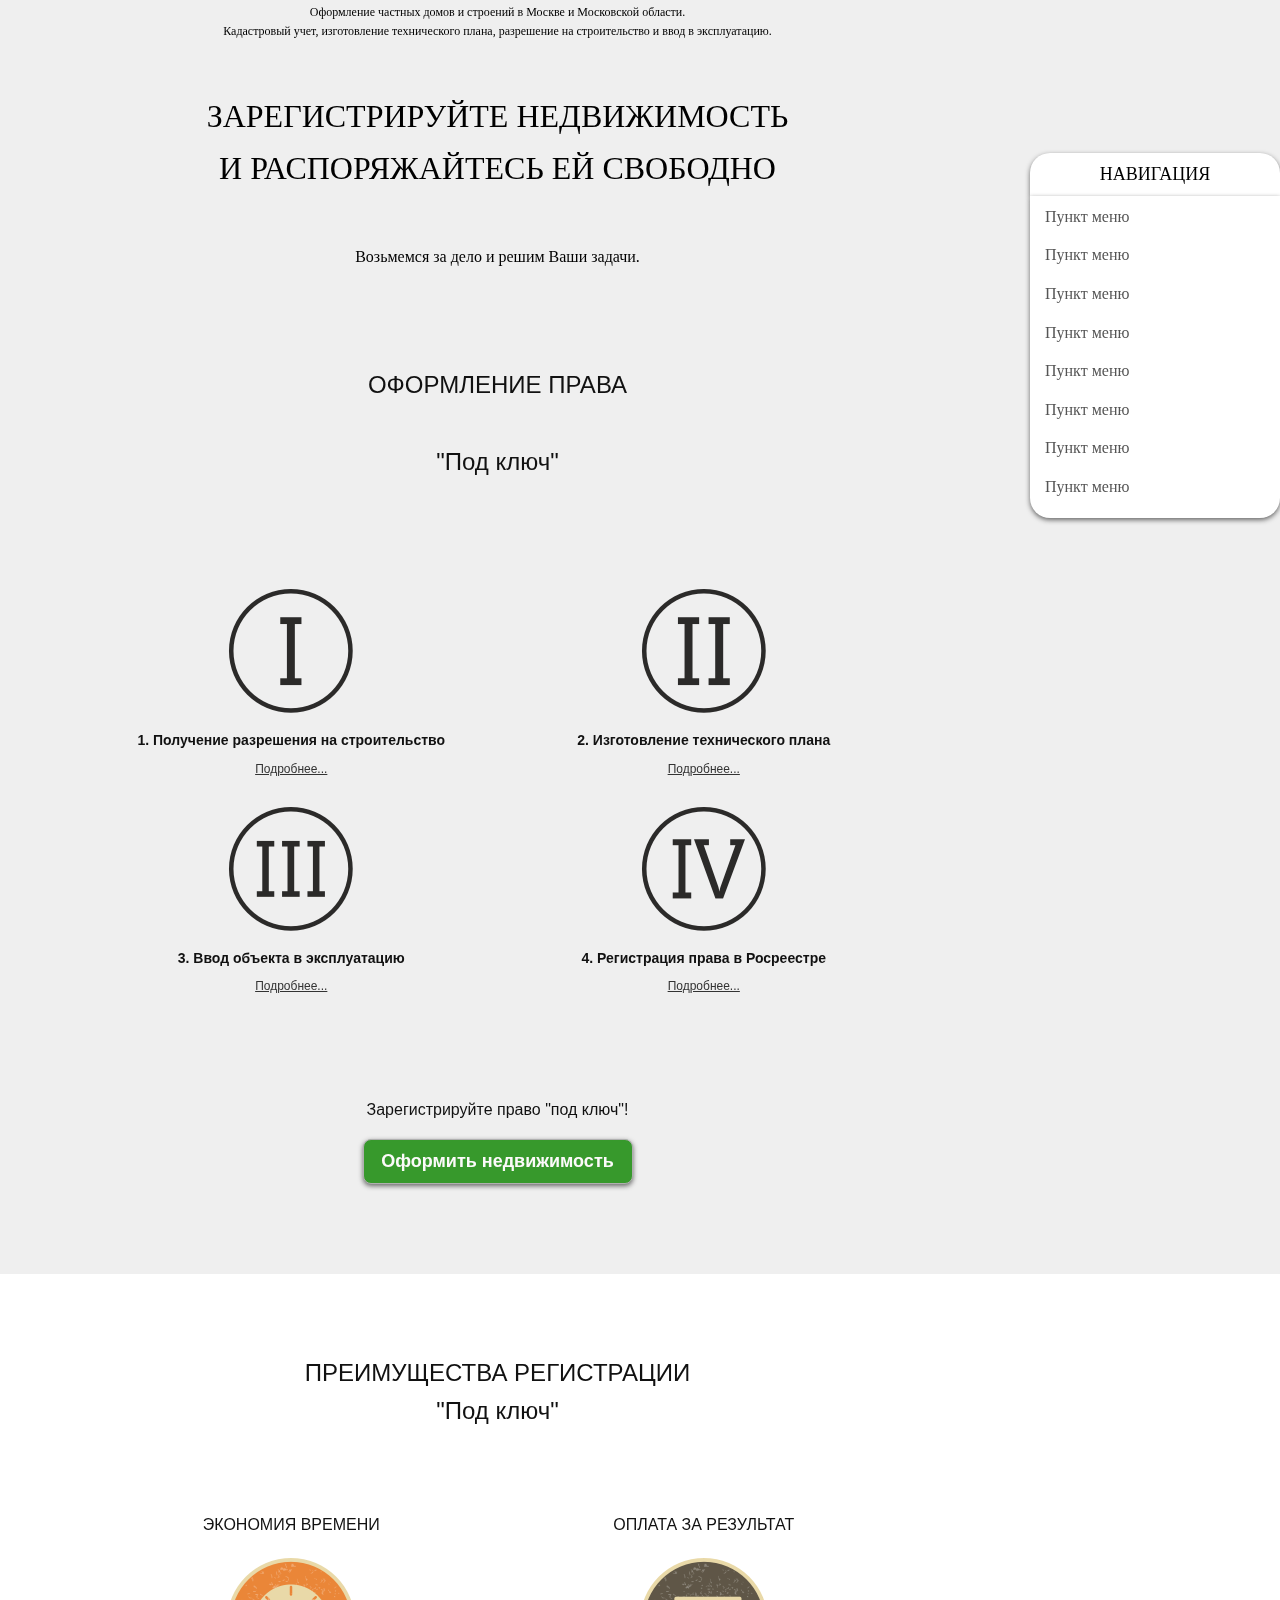
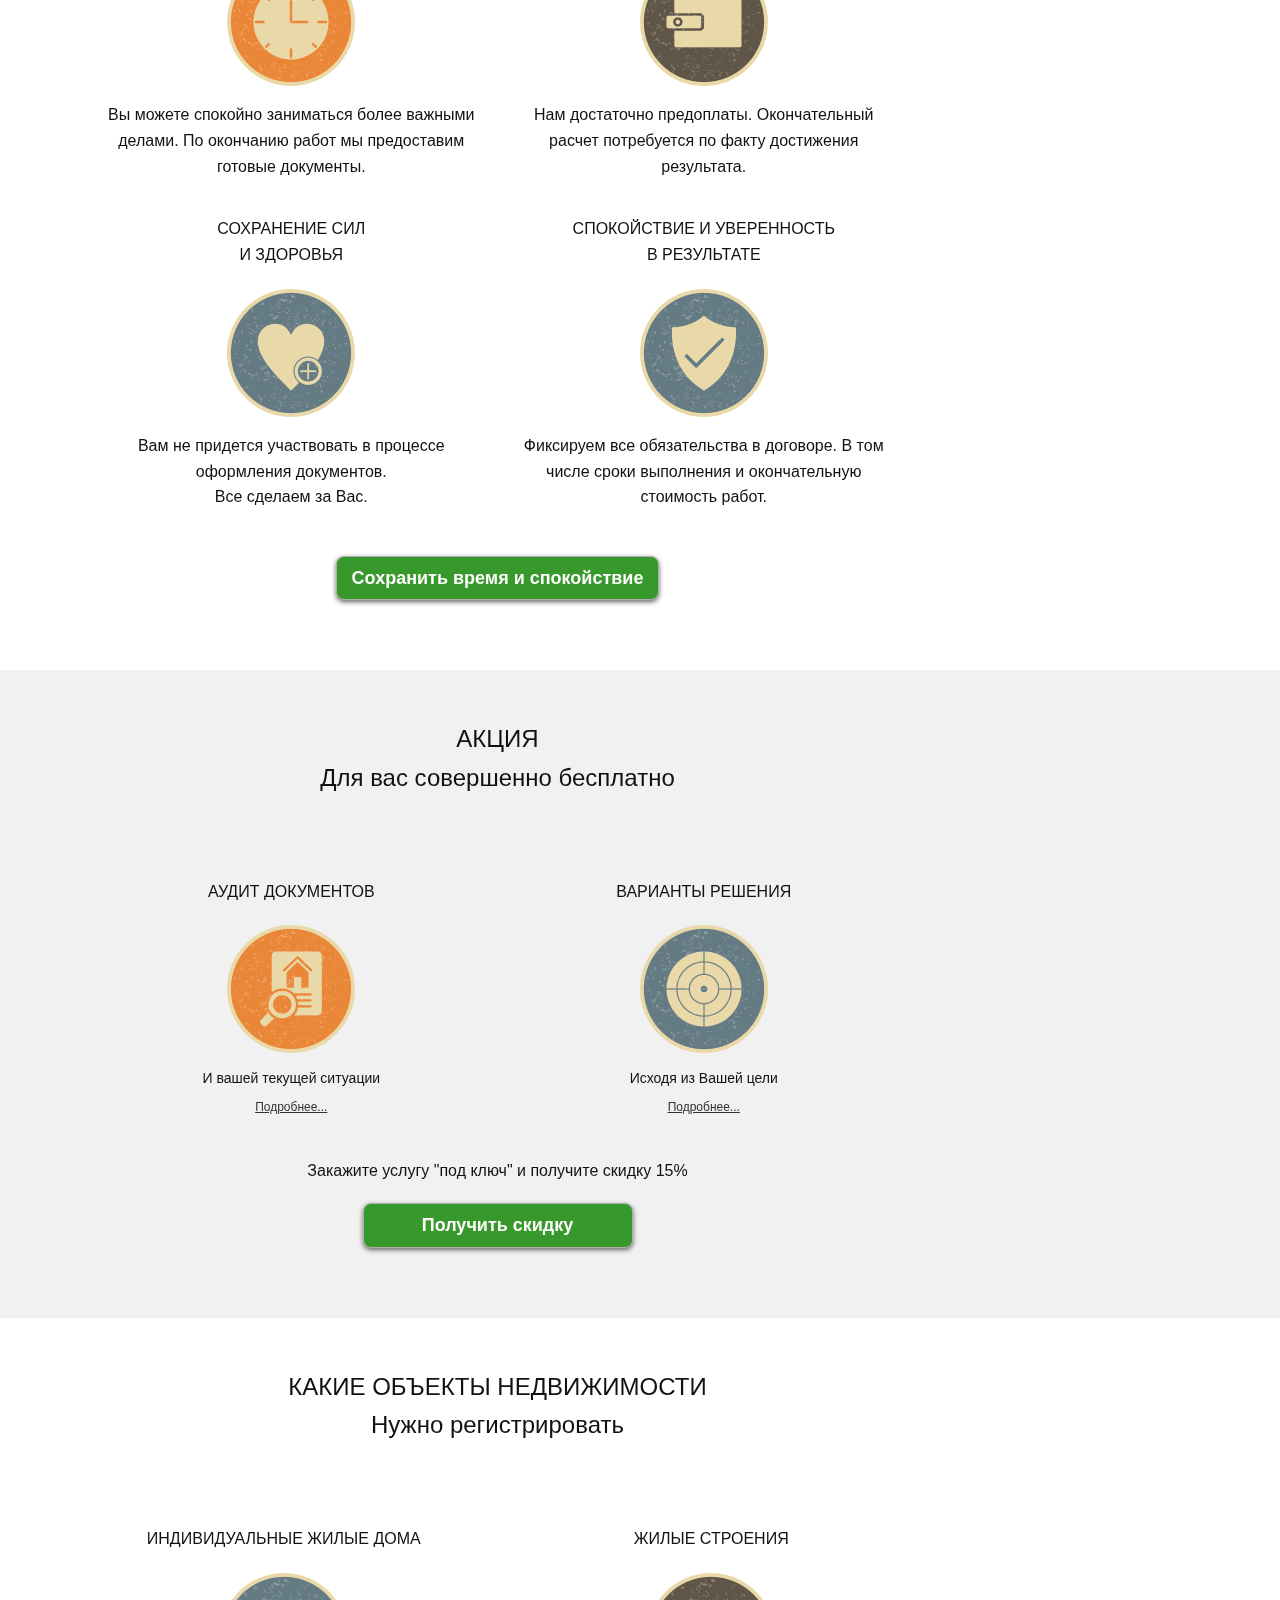
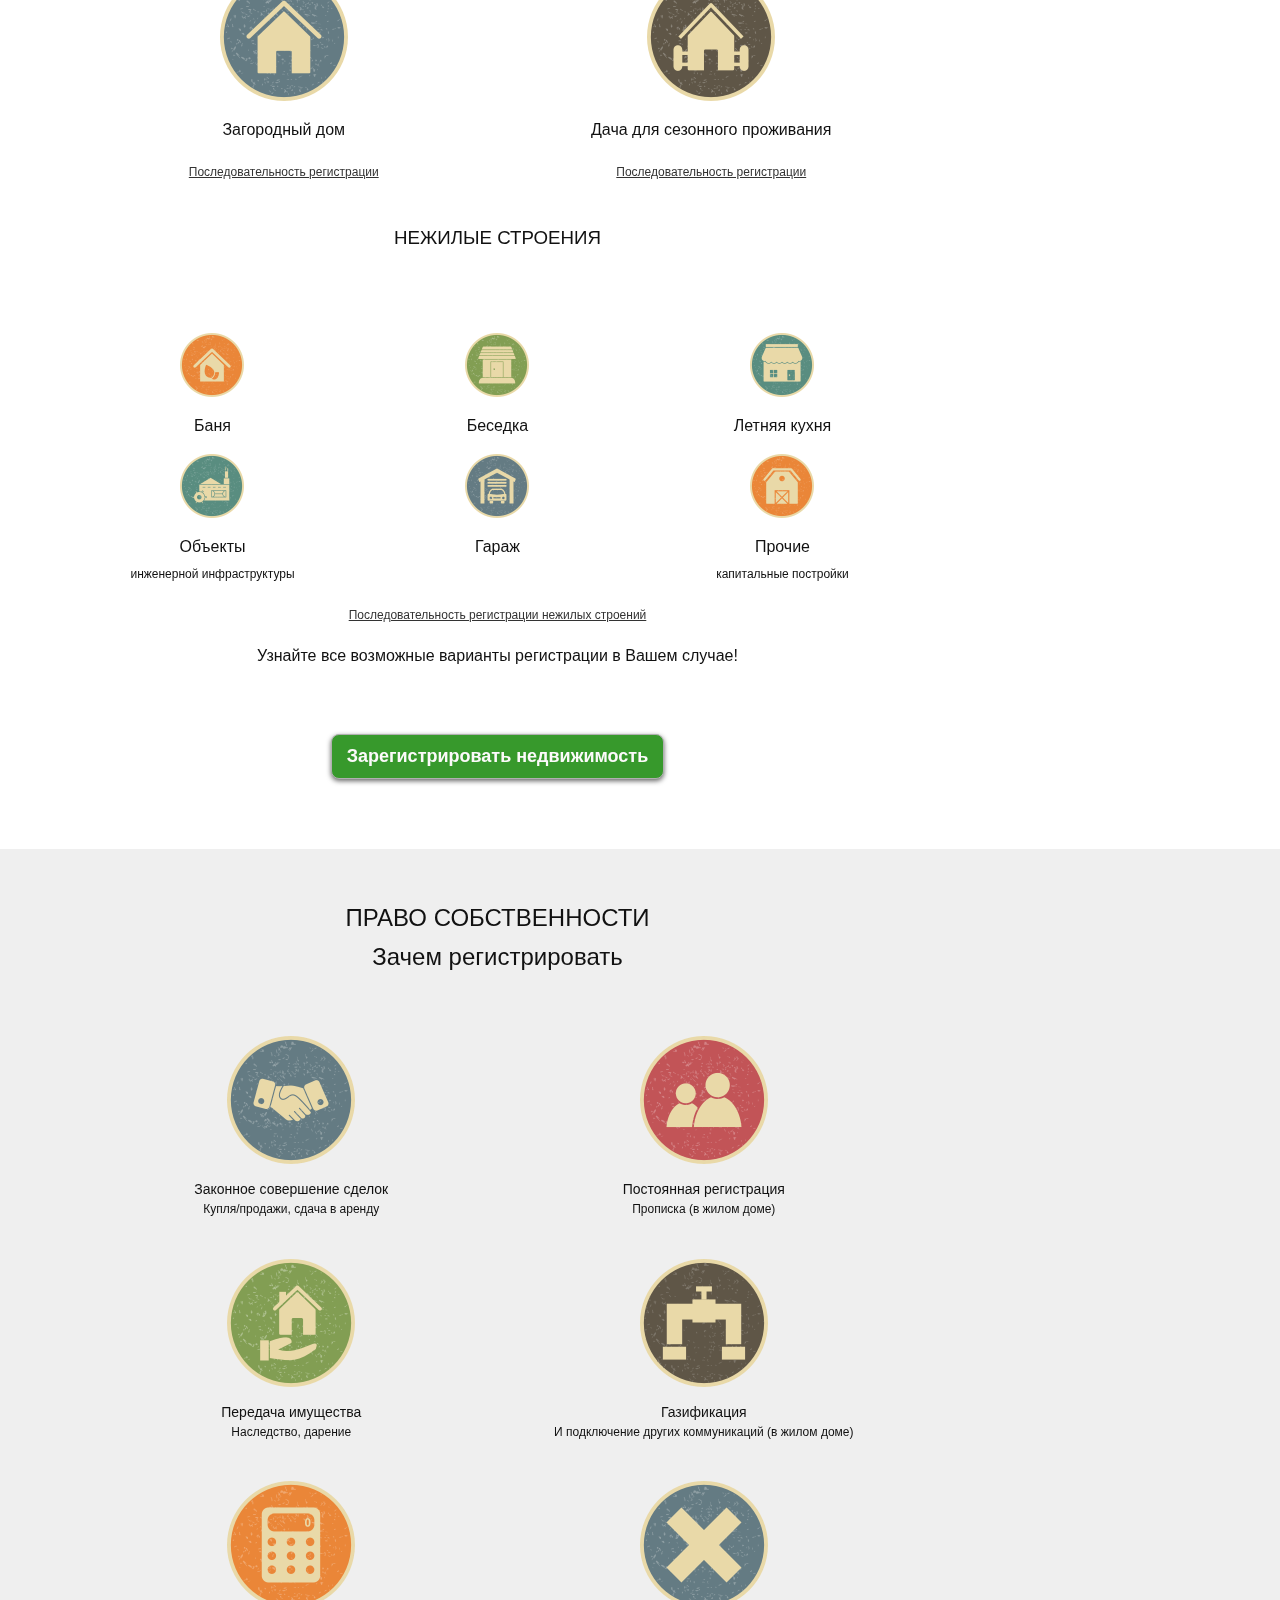
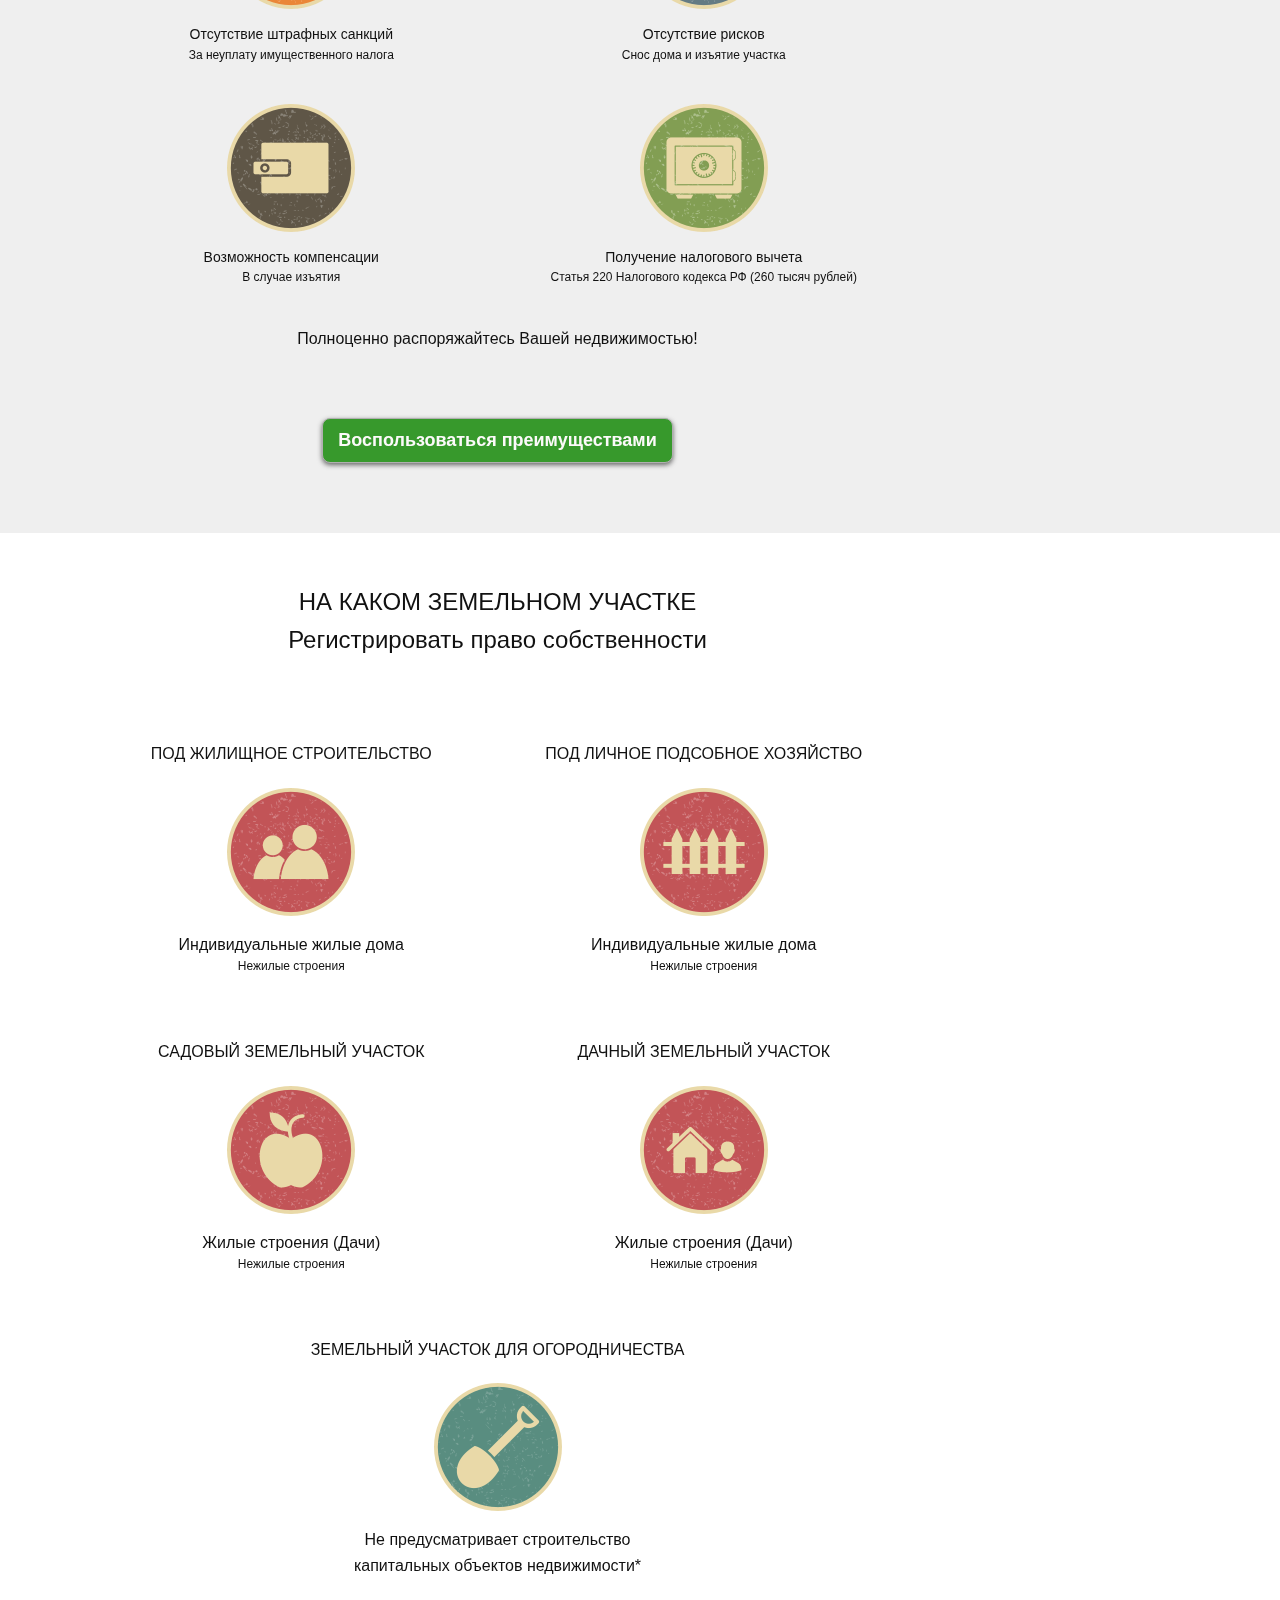
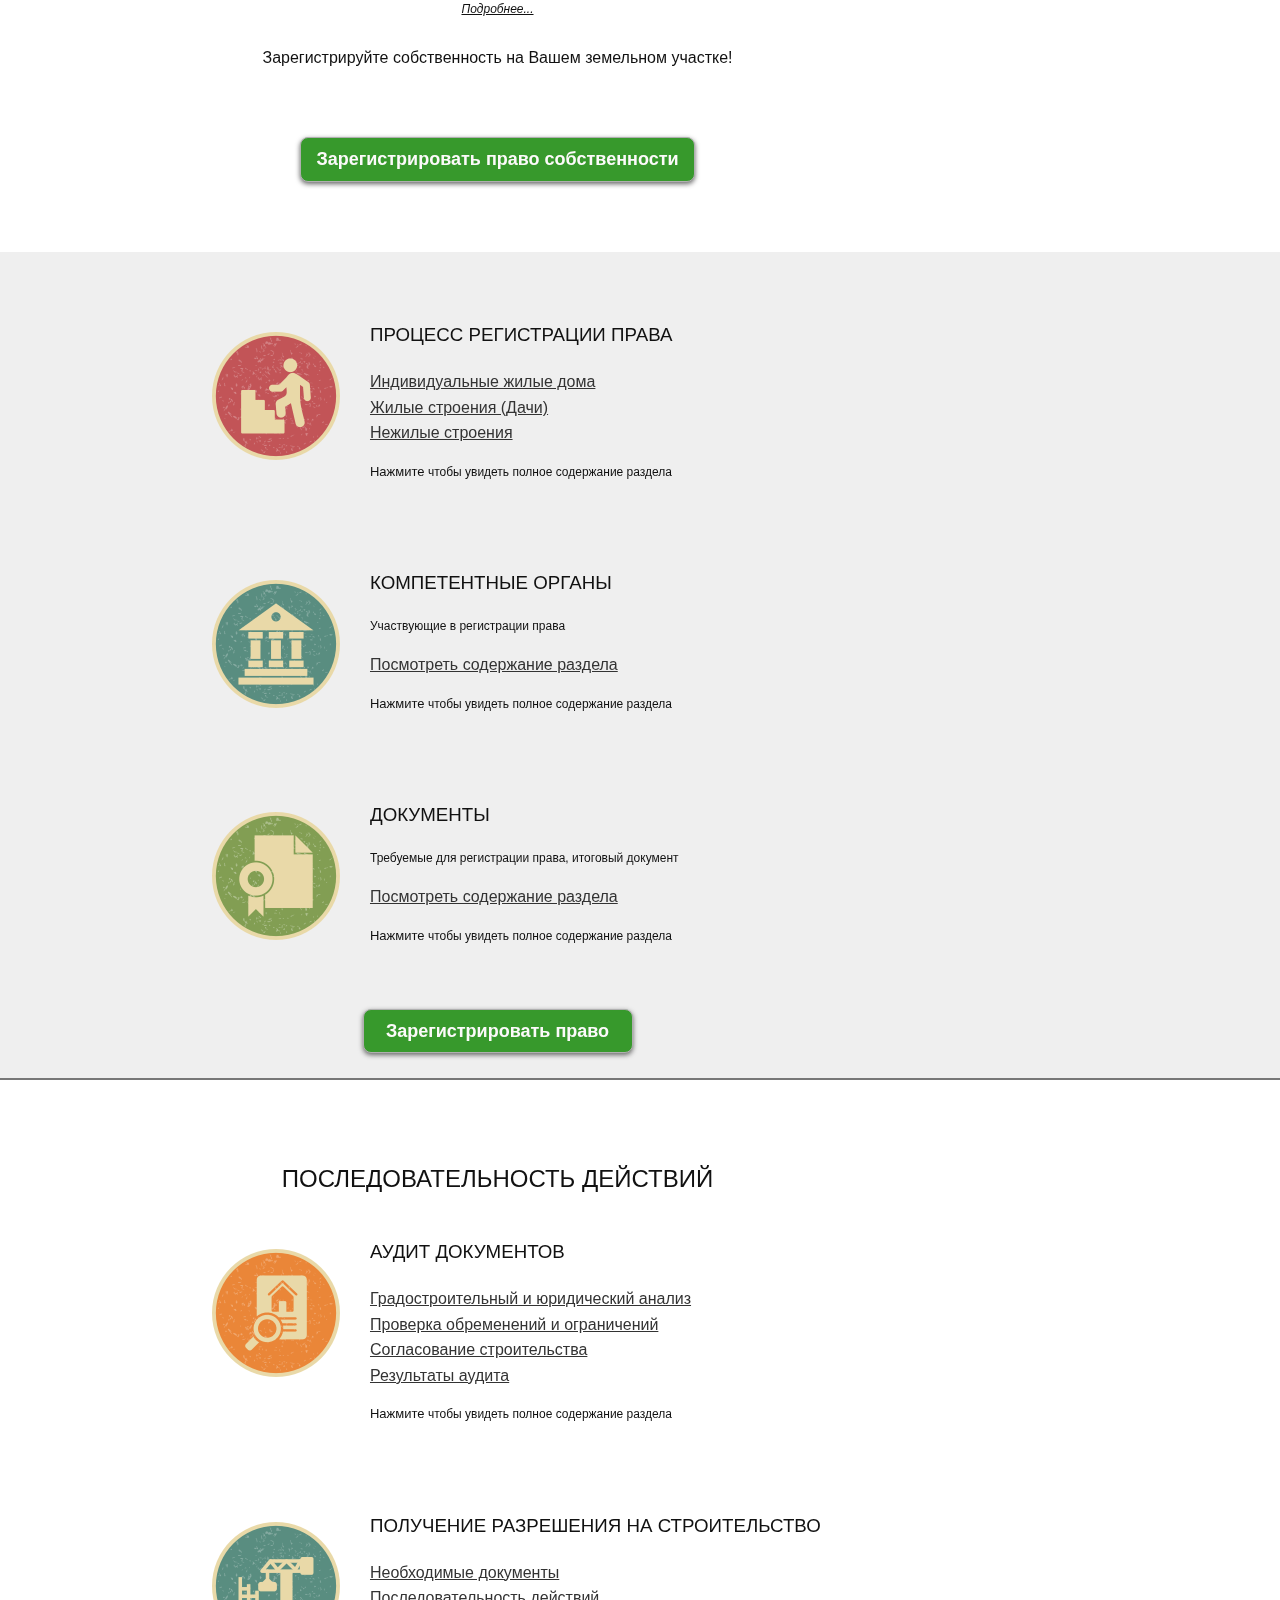
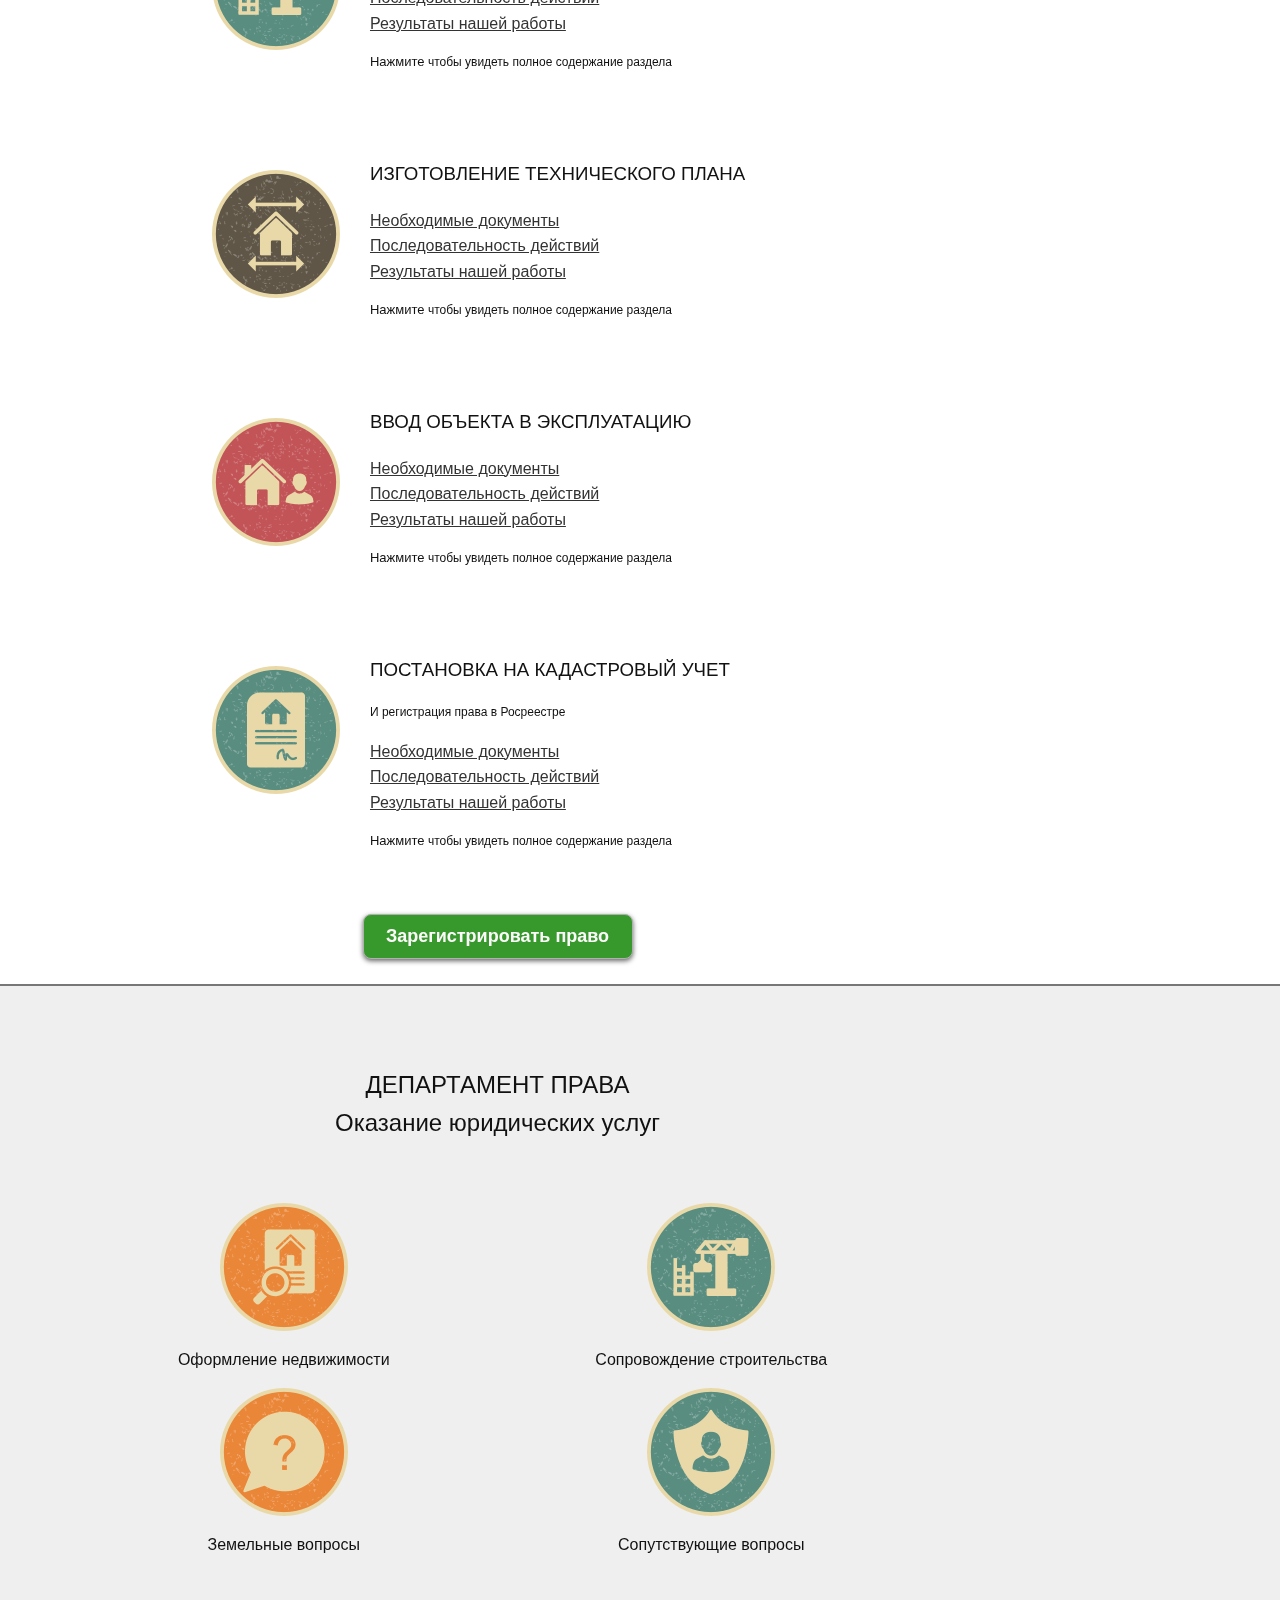
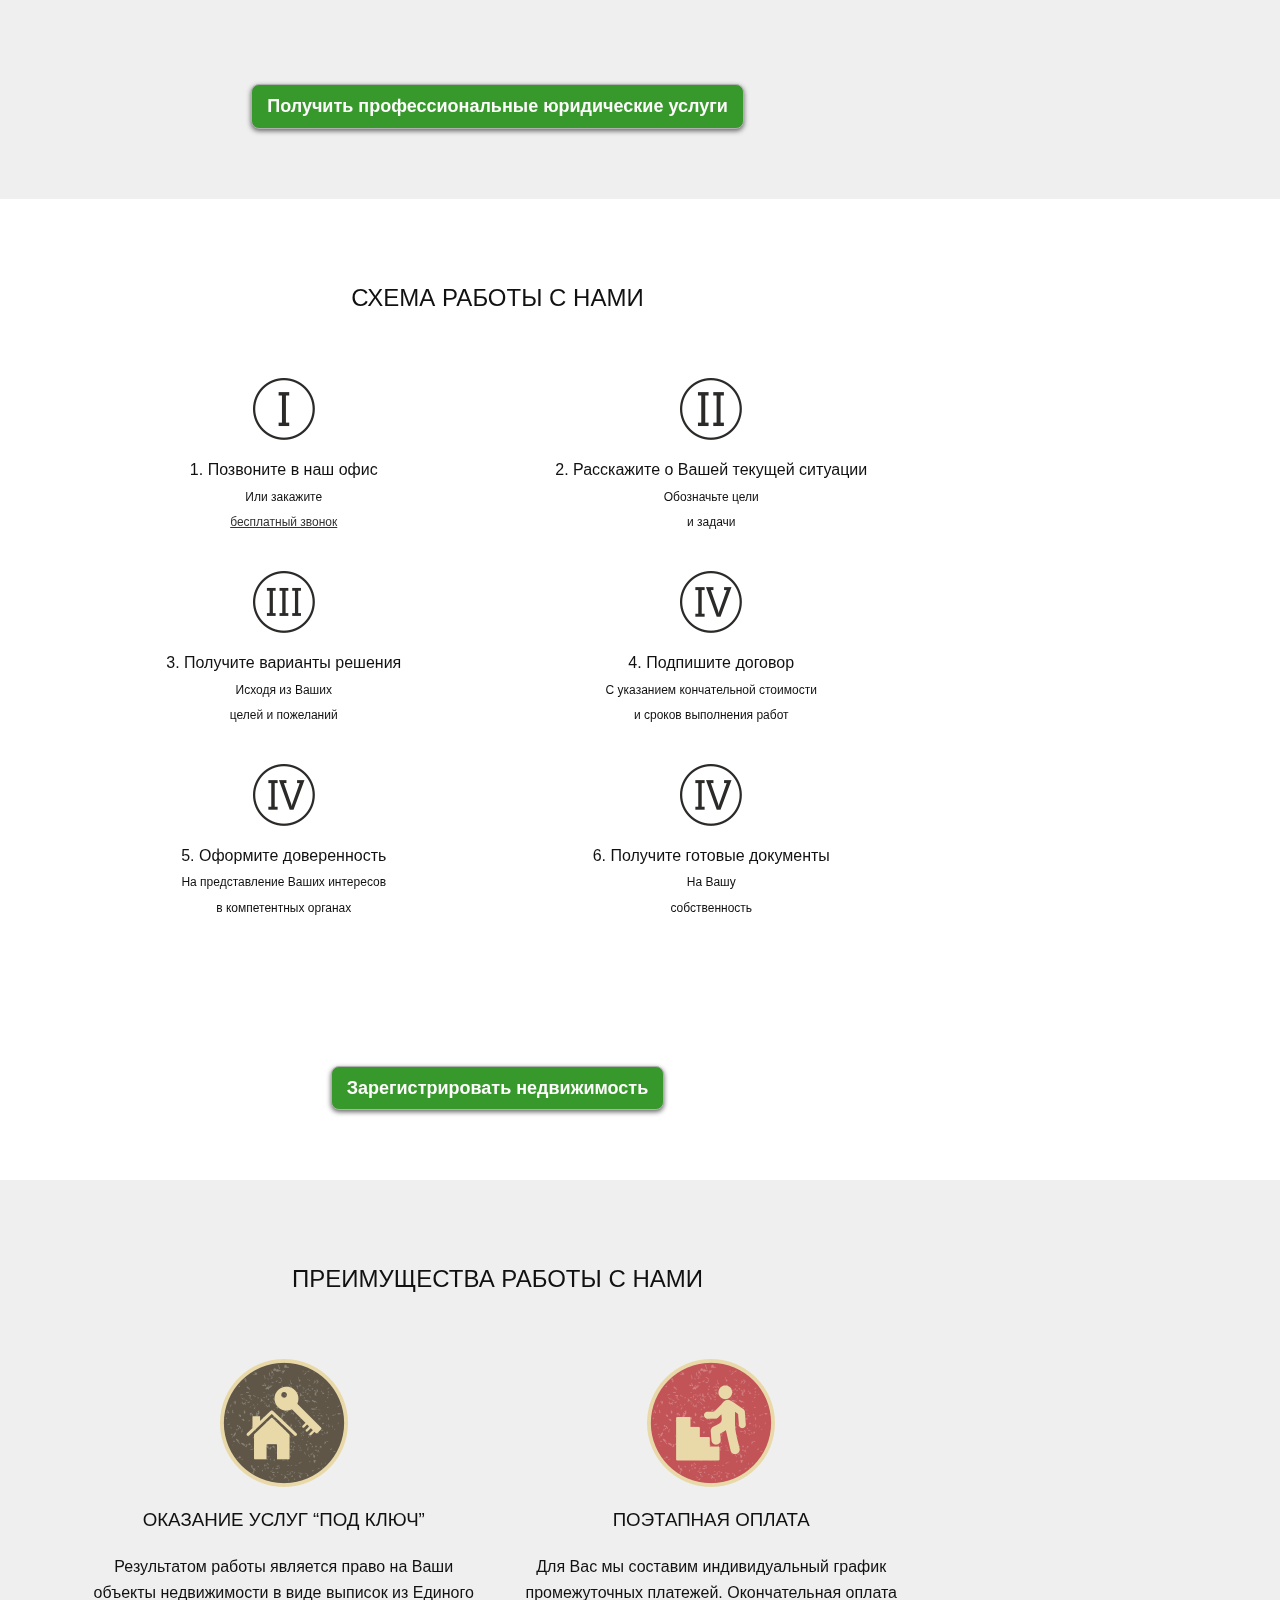
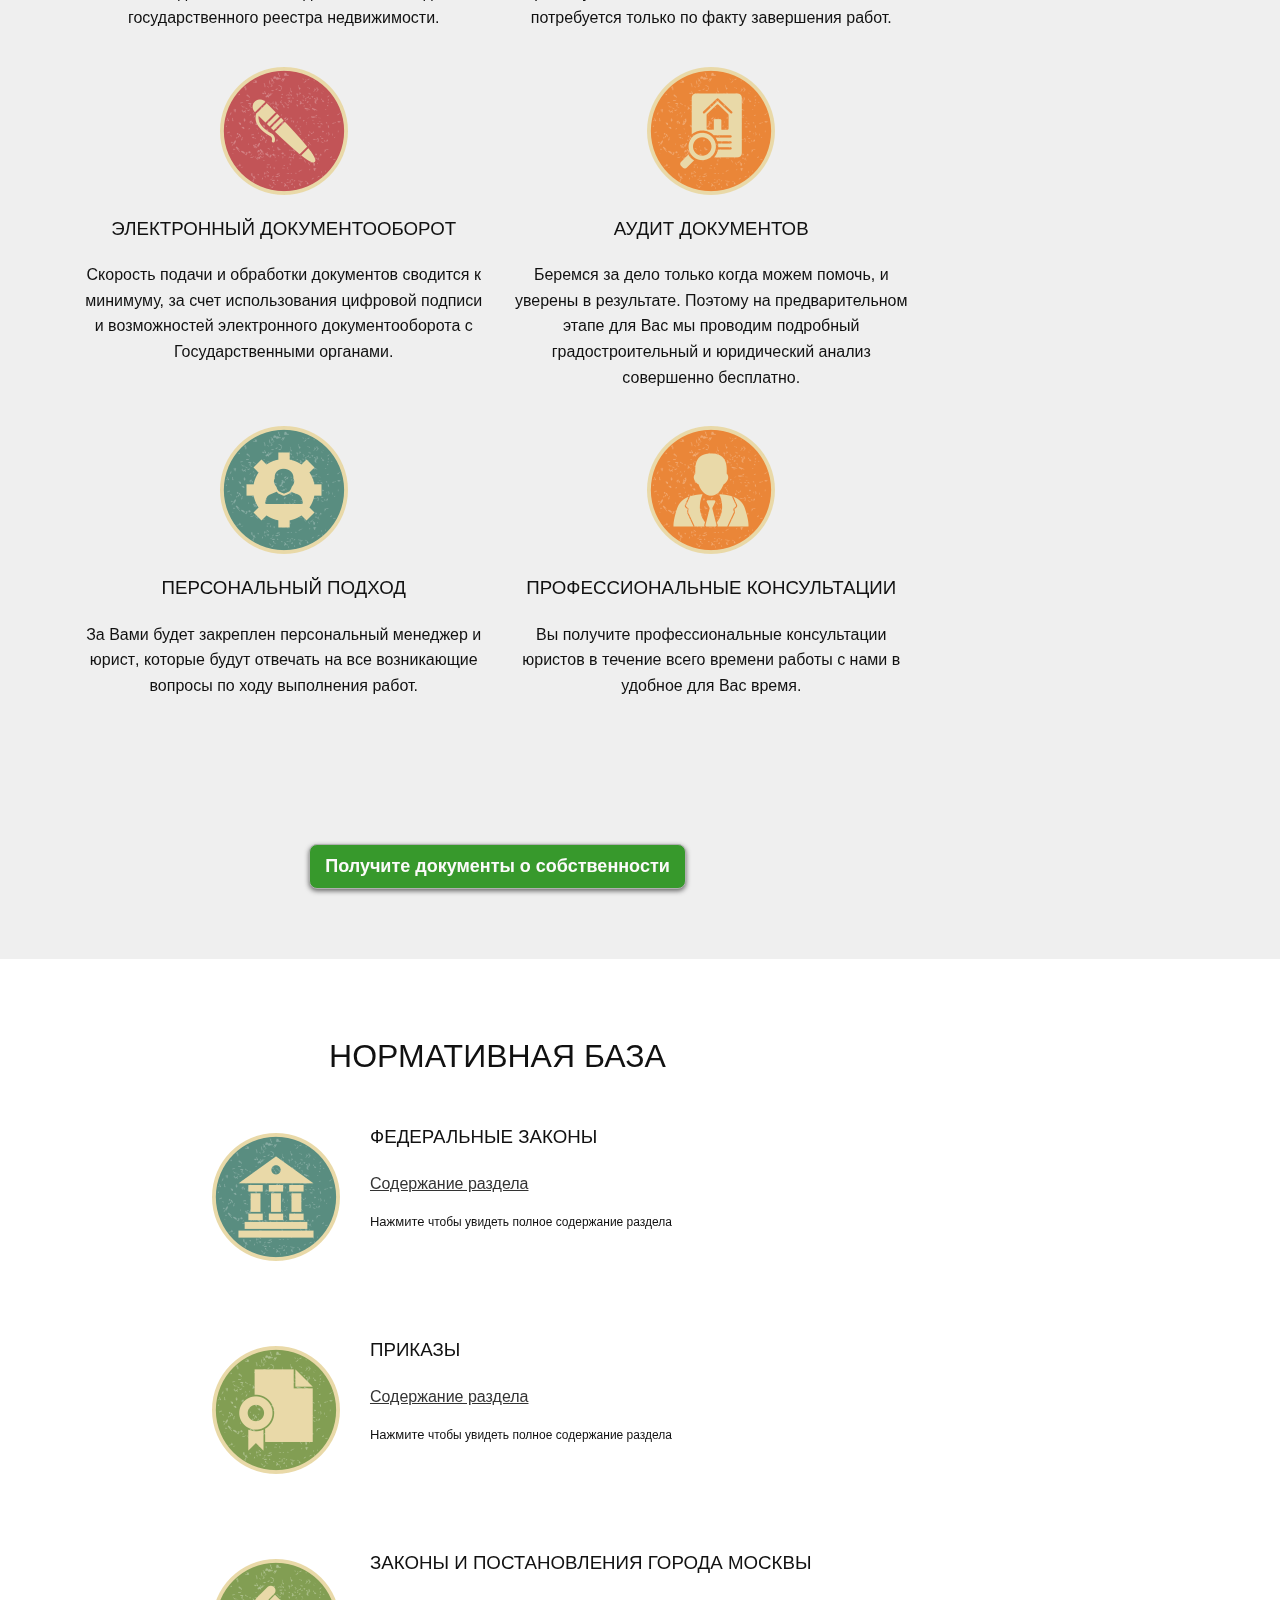
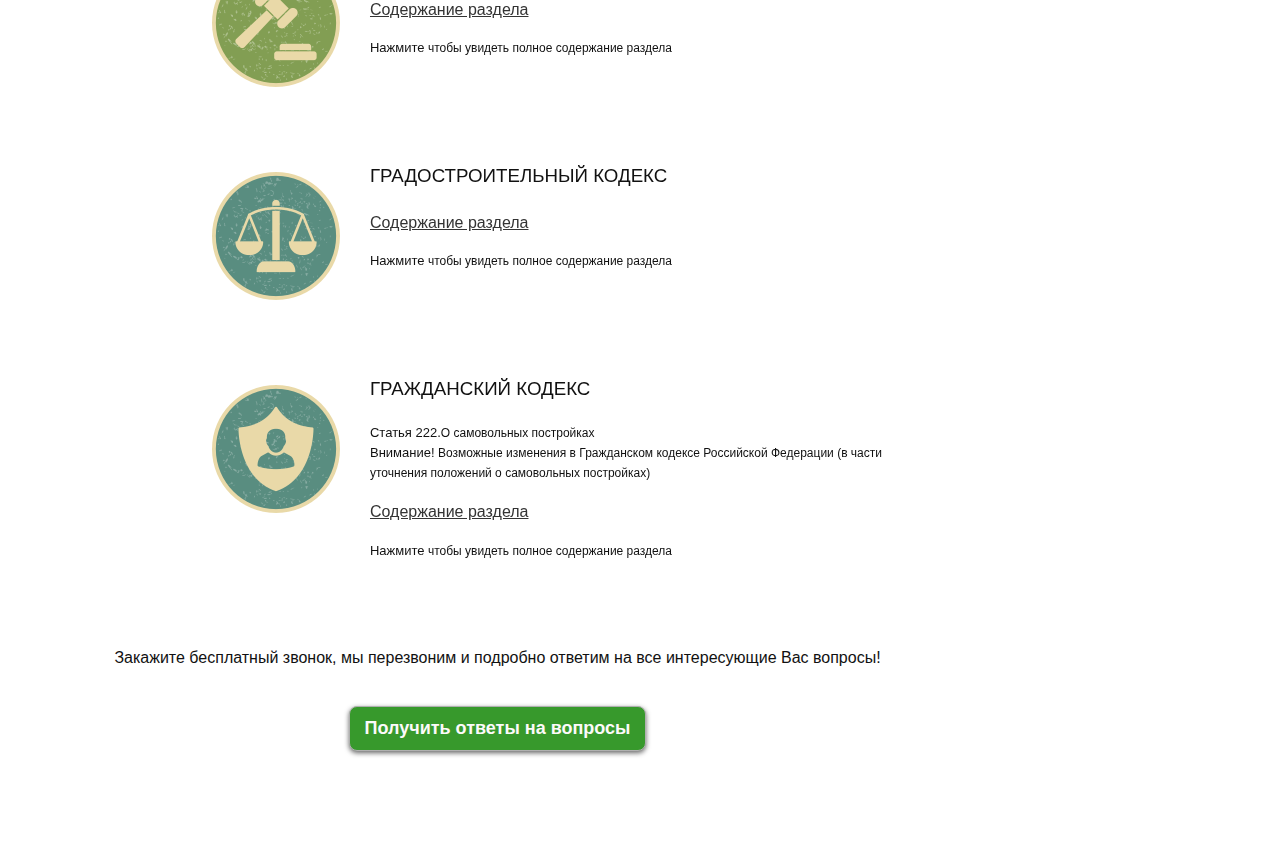
==== commit 0d2a43cc: "Upl" ====
--- a/Departament/index.html
+++ b/Departament/index.html
@@ -21,7 +21,7 @@
 	<link rel="apple-touch-icon" sizes="114x114" href="img/favicon/apple-touch-icon-114x114.png">
 
 	<!-- Bootstrap v3.3.4 Grid Styles -->
-	<style>html{font-family:sans-serif;-ms-text-size-adjust:100%;-webkit-text-size-adjust:100%}body{margin:0}article,aside,details,figcaption,figure,footer,header,hgroup,main,menu,nav,section,summary{display:block}audio,canvas,progress,video{display:inline-block;vertical-align:baseline}audio:not([controls]){display:none;height:0}[hidden],template{display:none}a{background-color:transparent}a:active,a:hover{outline:0}abbr[title]{border-bottom:1px dotted}b,strong{font-weight:bold}dfn{font-style:italic}h1{font-size:2em;margin:0.67em 0}mark{background:#ff0;color:#000}small{font-size:80%}sub,sup{font-size:75%;line-height:0;position:relative;vertical-align:baseline}sup{top:-0.5em}sub{bottom:-0.25em}img{border:0}svg:not(:root){overflow:hidden}figure{margin:1em 40px}hr{-moz-box-sizing:content-box;-webkit-box-sizing:content-box;box-sizing:content-box;height:0}pre{overflow:auto}code,kbd,pre,samp{font-family:monospace, monospace;font-size:1em}button,input,optgroup,select,textarea{color:inherit;font:inherit;margin:0}button{overflow:visible}button,select{text-transform:none}button,html input[type="button"],input[type="reset"],input[type="submit"]{-webkit-appearance:button;cursor:pointer}button[disabled],html input[disabled]{cursor:default}button::-moz-focus-inner,input::-moz-focus-inner{border:0;padding:0}input{line-height:normal}input[type="checkbox"],input[type="radio"]{-webkit-box-sizing:border-box;-moz-box-sizing:border-box;box-sizing:border-box;padding:0}input[type="number"]::-webkit-inner-spin-button,input[type="number"]::-webkit-outer-spin-button{height:auto}input[type="search"]{-webkit-appearance:textfield;-moz-box-sizing:content-box;-webkit-box-sizing:content-box;box-sizing:content-box}input[type="search"]::-webkit-search-cancel-button,input[type="search"]::-webkit-search-decoration{-webkit-appearance:none}fieldset{border:1px solid #c0c0c0;margin:0 2px;padding:0.35em 0.625em 0.75em}legend{border:0;padding:0}textarea{overflow:auto}optgroup{font-weight:bold}table{border-collapse:collapse;border-spacing:0}td,th{padding:0}*{-webkit-box-sizing:border-box;-moz-box-sizing:border-box;box-sizing:border-box}*:before,*:after{-webkit-box-sizing:border-box;-moz-box-sizing:border-box;box-sizing:border-box}html{font-size:10px;-webkit-tap-highlight-color:rgba(0,0,0,0)}body{font-family:"Helvetica Neue",Helvetica,Arial,sans-serif;font-size:14px;line-height:1.42857143;color:#333;background-color:#fff}input,button,select,textarea{font-family:inherit;font-size:inherit;line-height:inherit}a{color:#337ab7;text-decoration:none}a:hover,a:focus{color:#23527c;text-decoration:underline}a:focus{outline:thin dotted;outline:5px auto -webkit-focus-ring-color;outline-offset:-2px}figure{margin:0}img{vertical-align:middle}.img-responsive{display:block;max-width:100%;height:auto}.img-rounded{border-radius:6px}.img-thumbnail{padding:4px;line-height:1.42857143;background-color:#fff;border:1px solid #ddd;border-radius:4px;-webkit-transition:all .2s ease-in-out;-o-transition:all .2s ease-in-out;transition:all .2s ease-in-out;display:inline-block;max-width:100%;height:auto}.img-circle{border-radius:50%}hr{margin-top:20px;margin-bottom:20px;border:0;border-top:1px solid #eee}.sr-only{position:absolute;width:1px;height:1px;margin:-1px;padding:0;overflow:hidden;clip:rect(0, 0, 0, 0);border:0}.sr-only-focusable:active,.sr-only-focusable:focus{position:static;width:auto;height:auto;margin:0;overflow:visible;clip:auto}[role="button"]{cursor:pointer}.container{margin-right:auto;margin-left:auto;padding-left:15px;padding-right:15px}@media (min-width:768px){.container{width:750px}}@media (min-width:992px){.container{width:970px}}@media (min-width:1200px){.container{width:1170px}}.container-fluid{margin-right:auto;margin-left:auto;padding-left:15px;padding-right:15px}.row{margin-left:-15px;margin-right:-15px}.col-xs-1, .col-sm-1, .col-md-1, .col-lg-1, .col-xs-2, .col-sm-2, .col-md-2, .col-lg-2, .col-xs-3, .col-sm-3, .col-md-3, .col-lg-3, .col-xs-4, .col-sm-4, .col-md-4, .col-lg-4, .col-xs-5, .col-sm-5, .col-md-5, .col-lg-5, .col-xs-6, .col-sm-6, .col-md-6, .col-lg-6, .col-xs-7, .col-sm-7, .col-md-7, .col-lg-7, .col-xs-8, .col-sm-8, .col-md-8, .col-lg-8, .col-xs-9, .col-sm-9, .col-md-9, .col-lg-9, .col-xs-10, .col-sm-10, .col-md-10, .col-lg-10, .col-xs-11, .col-sm-11, .col-md-11, .col-lg-11, .col-xs-12, .col-sm-12, .col-md-12, .col-lg-12{position:relative;min-height:1px;padding-left:15px;padding-right:15px}.col-xs-1, .col-xs-2, .col-xs-3, .col-xs-4, .col-xs-5, .col-xs-6, .col-xs-7, .col-xs-8, .col-xs-9, .col-xs-10, .col-xs-11, .col-xs-12{float:left}.col-xs-12{width:100%}.col-xs-11{width:91.66666667%}.col-xs-10{width:83.33333333%}.col-xs-9{width:75%}.col-xs-8{width:66.66666667%}.col-xs-7{width:58.33333333%}.col-xs-6{width:50%}.col-xs-5{width:41.66666667%}.col-xs-4{width:33.33333333%}.col-xs-3{width:25%}.col-xs-2{width:16.66666667%}.col-xs-1{width:8.33333333%}.col-xs-pull-12{right:100%}.col-xs-pull-11{right:91.66666667%}.col-xs-pull-10{right:83.33333333%}.col-xs-pull-9{right:75%}.col-xs-pull-8{right:66.66666667%}.col-xs-pull-7{right:58.33333333%}.col-xs-pull-6{right:50%}.col-xs-pull-5{right:41.66666667%}.col-xs-pull-4{right:33.33333333%}.col-xs-pull-3{right:25%}.col-xs-pull-2{right:16.66666667%}.col-xs-pull-1{right:8.33333333%}.col-xs-pull-0{right:auto}.col-xs-push-12{left:100%}.col-xs-push-11{left:91.66666667%}.col-xs-push-10{left:83.33333333%}.col-xs-push-9{left:75%}.col-xs-push-8{left:66.66666667%}.col-xs-push-7{left:58.33333333%}.col-xs-push-6{left:50%}.col-xs-push-5{left:41.66666667%}.col-xs-push-4{left:33.33333333%}.col-xs-push-3{left:25%}.col-xs-push-2{left:16.66666667%}.col-xs-push-1{left:8.33333333%}.col-xs-push-0{left:auto}.col-xs-offset-12{margin-left:100%}.col-xs-offset-11{margin-left:91.66666667%}.col-xs-offset-10{margin-left:83.33333333%}.col-xs-offset-9{margin-left:75%}.col-xs-offset-8{margin-left:66.66666667%}.col-xs-offset-7{margin-left:58.33333333%}.col-xs-offset-6{margin-left:50%}.col-xs-offset-5{margin-left:41.66666667%}.col-xs-offset-4{margin-left:33.33333333%}.col-xs-offset-3{margin-left:25%}.col-xs-offset-2{margin-left:16.66666667%}.col-xs-offset-1{margin-left:8.33333333%}.col-xs-offset-0{margin-left:0}@media (min-width:768px){.col-sm-1, .col-sm-2, .col-sm-3, .col-sm-4, .col-sm-5, .col-sm-6, .col-sm-7, .col-sm-8, .col-sm-9, .col-sm-10, .col-sm-11, .col-sm-12{float:left}.col-sm-12{width:100%}.col-sm-11{width:91.66666667%}.col-sm-10{width:83.33333333%}.col-sm-9{width:75%}.col-sm-8{width:66.66666667%}.col-sm-7{width:58.33333333%}.col-sm-6{width:50%}.col-sm-5{width:41.66666667%}.col-sm-4{width:33.33333333%}.col-sm-3{width:25%}.col-sm-2{width:16.66666667%}.col-sm-1{width:8.33333333%}.col-sm-pull-12{right:100%}.col-sm-pull-11{right:91.66666667%}.col-sm-pull-10{right:83.33333333%}.col-sm-pull-9{right:75%}.col-sm-pull-8{right:66.66666667%}.col-sm-pull-7{right:58.33333333%}.col-sm-pull-6{right:50%}.col-sm-pull-5{right:41.66666667%}.col-sm-pull-4{right:33.33333333%}.col-sm-pull-3{right:25%}.col-sm-pull-2{right:16.66666667%}.col-sm-pull-1{right:8.33333333%}.col-sm-pull-0{right:auto}.col-sm-push-12{left:100%}.col-sm-push-11{left:91.66666667%}.col-sm-push-10{left:83.33333333%}.col-sm-push-9{left:75%}.col-sm-push-8{left:66.66666667%}.col-sm-push-7{left:58.33333333%}.col-sm-push-6{left:50%}.col-sm-push-5{left:41.66666667%}.col-sm-push-4{left:33.33333333%}.col-sm-push-3{left:25%}.col-sm-push-2{left:16.66666667%}.col-sm-push-1{left:8.33333333%}.col-sm-push-0{left:auto}.col-sm-offset-12{margin-left:100%}.col-sm-offset-11{margin-left:91.66666667%}.col-sm-offset-10{margin-left:83.33333333%}.col-sm-offset-9{margin-left:75%}.col-sm-offset-8{margin-left:66.66666667%}.col-sm-offset-7{margin-left:58.33333333%}.col-sm-offset-6{margin-left:50%}.col-sm-offset-5{margin-left:41.66666667%}.col-sm-offset-4{margin-left:33.33333333%}.col-sm-offset-3{margin-left:25%}.col-sm-offset-2{margin-left:16.66666667%}.col-sm-offset-1{margin-left:8.33333333%}.col-sm-offset-0{margin-left:0}}@media (min-width:992px){.col-md-1, .col-md-2, .col-md-3, .col-md-4, .col-md-5, .col-md-6, .col-md-7, .col-md-8, .col-md-9, .col-md-10, .col-md-11, .col-md-12{float:left}.col-md-12{width:100%}.col-md-11{width:91.66666667%}.col-md-10{width:83.33333333%}.col-md-9{width:75%}.col-md-8{width:66.66666667%}.col-md-7{width:58.33333333%}.col-md-6{width:50%}.col-md-5{width:41.66666667%}.col-md-4{width:33.33333333%}.col-md-3{width:25%}.col-md-2{width:16.66666667%}.col-md-1{width:8.33333333%}.col-md-pull-12{right:100%}.col-md-pull-11{right:91.66666667%}.col-md-pull-10{right:83.33333333%}.col-md-pull-9{right:75%}.col-md-pull-8{right:66.66666667%}.col-md-pull-7{right:58.33333333%}.col-md-pull-6{right:50%}.col-md-pull-5{right:41.66666667%}.col-md-pull-4{right:33.33333333%}.col-md-pull-3{right:25%}.col-md-pull-2{right:16.66666667%}.col-md-pull-1{right:8.33333333%}.col-md-pull-0{right:auto}.col-md-push-12{left:100%}.col-md-push-11{left:91.66666667%}.col-md-push-10{left:83.33333333%}.col-md-push-9{left:75%}.col-md-push-8{left:66.66666667%}.col-md-push-7{left:58.33333333%}.col-md-push-6{left:50%}.col-md-push-5{left:41.66666667%}.col-md-push-4{left:33.33333333%}.col-md-push-3{left:25%}.col-md-push-2{left:16.66666667%}.col-md-push-1{left:8.33333333%}.col-md-push-0{left:auto}.col-md-offset-12{margin-left:100%}.col-md-offset-11{margin-left:91.66666667%}.col-md-offset-10{margin-left:83.33333333%}.col-md-offset-9{margin-left:75%}.col-md-offset-8{margin-left:66.66666667%}.col-md-offset-7{margin-left:58.33333333%}.col-md-offset-6{margin-left:50%}.col-md-offset-5{margin-left:41.66666667%}.col-md-offset-4{margin-left:33.33333333%}.col-md-offset-3{margin-left:25%}.col-md-offset-2{margin-left:16.66666667%}.col-md-offset-1{margin-left:8.33333333%}.col-md-offset-0{margin-left:0}}@media (min-width:1200px){.col-lg-1, .col-lg-2, .col-lg-3, .col-lg-4, .col-lg-5, .col-lg-6, .col-lg-7, .col-lg-8, .col-lg-9, .col-lg-10, .col-lg-11, .col-lg-12{float:left}.col-lg-12{width:100%}.col-lg-11{width:91.66666667%}.col-lg-10{width:83.33333333%}.col-lg-9{width:75%}.col-lg-8{width:66.66666667%}.col-lg-7{width:58.33333333%}.col-lg-6{width:50%}.col-lg-5{width:41.66666667%}.col-lg-4{width:33.33333333%}.col-lg-3{width:25%}.col-lg-2{width:16.66666667%}.col-lg-1{width:8.33333333%}.col-lg-pull-12{right:100%}.col-lg-pull-11{right:91.66666667%}.col-lg-pull-10{right:83.33333333%}.col-lg-pull-9{right:75%}.col-lg-pull-8{right:66.66666667%}.col-lg-pull-7{right:58.33333333%}.col-lg-pull-6{right:50%}.col-lg-pull-5{right:41.66666667%}.col-lg-pull-4{right:33.33333333%}.col-lg-pull-3{right:25%}.col-lg-pull-2{right:16.66666667%}.col-lg-pull-1{right:8.33333333%}.col-lg-pull-0{right:auto}.col-lg-push-12{left:100%}.col-lg-push-11{left:91.66666667%}.col-lg-push-10{left:83.33333333%}.col-lg-push-9{left:75%}.col-lg-push-8{left:66.66666667%}.col-lg-push-7{left:58.33333333%}.col-lg-push-6{left:50%}.col-lg-push-5{left:41.66666667%}.col-lg-push-4{left:33.33333333%}.col-lg-push-3{left:25%}.col-lg-push-2{left:16.66666667%}.col-lg-push-1{left:8.33333333%}.col-lg-push-0{left:auto}.col-lg-offset-12{margin-left:100%}.col-lg-offset-11{margin-left:91.66666667%}.col-lg-offset-10{margin-left:83.33333333%}.col-lg-offset-9{margin-left:75%}.col-lg-offset-8{margin-left:66.66666667%}.col-lg-offset-7{margin-left:58.33333333%}.col-lg-offset-6{margin-left:50%}.col-lg-offset-5{margin-left:41.66666667%}.col-lg-offset-4{margin-left:33.33333333%}.col-lg-offset-3{margin-left:25%}.col-lg-offset-2{margin-left:16.66666667%}.col-lg-offset-1{margin-left:8.33333333%}.col-lg-offset-0{margin-left:0}}.clearfix:before,.clearfix:after,.container:before,.container:after,.container-fluid:before,.container-fluid:after,.row:before,.row:after{content:" ";display:table}.clearfix:after,.container:after,.container-fluid:after,.row:after{clear:both}.center-block{display:block;margin-left:auto;margin-right:auto}.pull-right{float:right !important}.pull-left{float:left !important}.hide{display:none !important}.show{display:block !important}.invisible{visibility:hidden}.text-hide{font:0/0 a;color:transparent;text-shadow:none;background-color:transparent;border:0}.hidden{display:none !important}.affix{position:fixed}@-ms-viewport{width:device-width}.visible-xs,.visible-sm,.visible-md,.visible-lg{display:none !important}.visible-xs-block,.visible-xs-inline,.visible-xs-inline-block,.visible-sm-block,.visible-sm-inline,.visible-sm-inline-block,.visible-md-block,.visible-md-inline,.visible-md-inline-block,.visible-lg-block,.visible-lg-inline,.visible-lg-inline-block{display:none !important}@media (max-width:767px){.visible-xs{display:block !important}table.visible-xs{display:table}tr.visible-xs{display:table-row !important}th.visible-xs,td.visible-xs{display:table-cell !important}}@media (max-width:767px){.visible-xs-block{display:block !important}}@media (max-width:767px){.visible-xs-inline{display:inline !important}}@media (max-width:767px){.visible-xs-inline-block{display:inline-block !important}}@media (min-width:768px) and (max-width:991px){.visible-sm{display:block !important}table.visible-sm{display:table}tr.visible-sm{display:table-row !important}th.visible-sm,td.visible-sm{display:table-cell !important}}@media (min-width:768px) and (max-width:991px){.visible-sm-block{display:block !important}}@media (min-width:768px) and (max-width:991px){.visible-sm-inline{display:inline !important}}@media (min-width:768px) and (max-width:991px){.visible-sm-inline-block{display:inline-block !important}}@media (min-width:992px) and (max-width:1199px){.visible-md{display:block !important}table.visible-md{display:table}tr.visible-md{display:table-row !important}th.visible-md,td.visible-md{display:table-cell !important}}@media (min-width:992px) and (max-width:1199px){.visible-md-block{display:block !important}}@media (min-width:992px) and (max-width:1199px){.visible-md-inline{display:inline !important}}@media (min-width:992px) and (max-width:1199px){.visible-md-inline-block{display:inline-block !important}}@media (min-width:1200px){.visible-lg{display:block !important}table.visible-lg{display:table}tr.visible-lg{display:table-row !important}th.visible-lg,td.visible-lg{display:table-cell !important}}@media (min-width:1200px){.visible-lg-block{display:block !important}}@media (min-width:1200px){.visible-lg-inline{display:inline !important}}@media (min-width:1200px){.visible-lg-inline-block{display:inline-block !important}}@media (max-width:767px){.hidden-xs{display:none !important}}@media (min-width:768px) and (max-width:991px){.hidden-sm{display:none !important}}@media (min-width:992px) and (max-width:1199px){.hidden-md{display:none !important}}@media (min-width:1200px){.hidden-lg{display:none !important}}.visible-print{display:none !important}@media print{.visible-print{display:block !important}table.visible-print{display:table}tr.visible-print{display:table-row !important}th.visible-print,td.visible-print{display:table-cell !important}}.visible-print-block{display:none !important}@media print{.visible-print-block{display:block !important}}.visible-print-inline{display:none !important}@media print{.visible-print-inline{display:inline !important}}.visible-print-inline-block{display:none !important}@media print{.visible-print-inline-block{display:inline-block !important}}@media print{.hidden-print{display:none !important}}</style>
+	<style>html{font-family:sans-serif;-ms-text-size-adjust:100%;-webkit-text-size-adjust:100%}body{margin:0}article,aside,details,figcaption,figure,footer,header,hgroup,main,menu,nav,section,summary{display:block}audio,canvas,progress,video{display:inline-block;vertical-align:baseline}audio:not([controls]){display:none;height:0}[hidden],template{display:none}a{background-color:transparent}a:active,a:hover{outline:0}abbr[title]{border-bottom:1px dotted}b,strong{font-weight:bold}dfn{font-style:italic}h1{font-size:2em;margin:0.67em 0}mark{background:#ff0;color:#000}small{font-size:80%}sub,sup{font-size:75%;line-height:0;position:relative;vertical-align:baseline}sup{top:-0.5em}sub{bottom:-0.25em}img{border:0}svg:not(:root){overflow:hidden}figure{margin:1em 40px}hr{-moz-box-sizing:content-box;-webkit-box-sizing:content-box;box-sizing:content-box;height:0}pre{overflow:auto}code,kbd,pre,samp{font-family:monospace, monospace;font-size:1em}a,input,optgroup,select,textarea{color:inherit;font:inherit;margin:0}a{overflow:visible}a,select{text-transform:none}a,html input[type="a"],input[type="reset"],input[type="submit"]{-webkit-appearance:a;cursor:pointer}a[disabled],html input[disabled]{cursor:default}a::-moz-focus-inner,input::-moz-focus-inner{border:0;padding:0}input{line-height:normal}input[type="checkbox"],input[type="radio"]{-webkit-box-sizing:border-box;-moz-box-sizing:border-box;box-sizing:border-box;padding:0}input[type="number"]::-webkit-inner-spin-a,input[type="number"]::-webkit-outer-spin-a{height:auto}input[type="search"]{-webkit-appearance:textfield;-moz-box-sizing:content-box;-webkit-box-sizing:content-box;box-sizing:content-box}input[type="search"]::-webkit-search-cancel-a,input[type="search"]::-webkit-search-decoration{-webkit-appearance:none}fieldset{border:1px solid #c0c0c0;margin:0 2px;padding:0.35em 0.625em 0.75em}legend{border:0;padding:0}textarea{overflow:auto}optgroup{font-weight:bold}table{border-collapse:collapse;border-spacing:0}td,th{padding:0}*{-webkit-box-sizing:border-box;-moz-box-sizing:border-box;box-sizing:border-box}*:before,*:after{-webkit-box-sizing:border-box;-moz-box-sizing:border-box;box-sizing:border-box}html{font-size:10px;-webkit-tap-highlight-color:rgba(0,0,0,0)}body{font-family:"Helvetica Neue",Helvetica,Arial,sans-serif;font-size:14px;line-height:1.42857143;color:#333;background-color:#fff}input,a,select,textarea{font-family:inherit;font-size:inherit;line-height:inherit}a{color:#337ab7;text-decoration:none}a:hover,a:focus{color:#23527c;text-decoration:underline}a:focus{outline:thin dotted;outline:5px auto -webkit-focus-ring-color;outline-offset:-2px}figure{margin:0}img{vertical-align:middle}.img-responsive{display:block;max-width:100%;height:auto}.img-rounded{border-radius:6px}.img-thumbnail{padding:4px;line-height:1.42857143;background-color:#fff;border:1px solid #ddd;border-radius:4px;-webkit-transition:all .2s ease-in-out;-o-transition:all .2s ease-in-out;transition:all .2s ease-in-out;display:inline-block;max-width:100%;height:auto}.img-circle{border-radius:50%}hr{margin-top:20px;margin-bottom:20px;border:0;border-top:1px solid #eee}.sr-only{position:absolute;width:1px;height:1px;margin:-1px;padding:0;overflow:hidden;clip:rect(0, 0, 0, 0);border:0}.sr-only-focusable:active,.sr-only-focusable:focus{position:static;width:auto;height:auto;margin:0;overflow:visible;clip:auto}[role="a"]{cursor:pointer}.container{margin-right:auto;margin-left:auto;padding-left:15px;padding-right:15px}@media (min-width:768px){.container{width:750px}}@media (min-width:992px){.container{width:970px}}@media (min-width:1200px){.container{width:1170px}}.container-fluid{margin-right:auto;margin-left:auto;padding-left:15px;padding-right:15px}.row{margin-left:-15px;margin-right:-15px}.col-xs-1, .col-sm-1, .col-md-1, .col-lg-1, .col-xs-2, .col-sm-2, .col-md-2, .col-lg-2, .col-xs-3, .col-sm-3, .col-md-3, .col-lg-3, .col-xs-4, .col-sm-4, .col-md-4, .col-lg-4, .col-xs-5, .col-sm-5, .col-md-5, .col-lg-5, .col-xs-6, .col-sm-6, .col-md-6, .col-lg-6, .col-xs-7, .col-sm-7, .col-md-7, .col-lg-7, .col-xs-8, .col-sm-8, .col-md-8, .col-lg-8, .col-xs-9, .col-sm-9, .col-md-9, .col-lg-9, .col-xs-10, .col-sm-10, .col-md-10, .col-lg-10, .col-xs-11, .col-sm-11, .col-md-11, .col-lg-11, .col-xs-12, .col-sm-12, .col-md-12, .col-lg-12{position:relative;min-height:1px;padding-left:15px;padding-right:15px}.col-xs-1, .col-xs-2, .col-xs-3, .col-xs-4, .col-xs-5, .col-xs-6, .col-xs-7, .col-xs-8, .col-xs-9, .col-xs-10, .col-xs-11, .col-xs-12{float:left}.col-xs-12{width:100%}.col-xs-11{width:91.66666667%}.col-xs-10{width:83.33333333%}.col-xs-9{width:75%}.col-xs-8{width:66.66666667%}.col-xs-7{width:58.33333333%}.col-xs-6{width:50%}.col-xs-5{width:41.66666667%}.col-xs-4{width:33.33333333%}.col-xs-3{width:25%}.col-xs-2{width:16.66666667%}.col-xs-1{width:8.33333333%}.col-xs-pull-12{right:100%}.col-xs-pull-11{right:91.66666667%}.col-xs-pull-10{right:83.33333333%}.col-xs-pull-9{right:75%}.col-xs-pull-8{right:66.66666667%}.col-xs-pull-7{right:58.33333333%}.col-xs-pull-6{right:50%}.col-xs-pull-5{right:41.66666667%}.col-xs-pull-4{right:33.33333333%}.col-xs-pull-3{right:25%}.col-xs-pull-2{right:16.66666667%}.col-xs-pull-1{right:8.33333333%}.col-xs-pull-0{right:auto}.col-xs-push-12{left:100%}.col-xs-push-11{left:91.66666667%}.col-xs-push-10{left:83.33333333%}.col-xs-push-9{left:75%}.col-xs-push-8{left:66.66666667%}.col-xs-push-7{left:58.33333333%}.col-xs-push-6{left:50%}.col-xs-push-5{left:41.66666667%}.col-xs-push-4{left:33.33333333%}.col-xs-push-3{left:25%}.col-xs-push-2{left:16.66666667%}.col-xs-push-1{left:8.33333333%}.col-xs-push-0{left:auto}.col-xs-offset-12{margin-left:100%}.col-xs-offset-11{margin-left:91.66666667%}.col-xs-offset-10{margin-left:83.33333333%}.col-xs-offset-9{margin-left:75%}.col-xs-offset-8{margin-left:66.66666667%}.col-xs-offset-7{margin-left:58.33333333%}.col-xs-offset-6{margin-left:50%}.col-xs-offset-5{margin-left:41.66666667%}.col-xs-offset-4{margin-left:33.33333333%}.col-xs-offset-3{margin-left:25%}.col-xs-offset-2{margin-left:16.66666667%}.col-xs-offset-1{margin-left:8.33333333%}.col-xs-offset-0{margin-left:0}@media (min-width:768px){.col-sm-1, .col-sm-2, .col-sm-3, .col-sm-4, .col-sm-5, .col-sm-6, .col-sm-7, .col-sm-8, .col-sm-9, .col-sm-10, .col-sm-11, .col-sm-12{float:left}.col-sm-12{width:100%}.col-sm-11{width:91.66666667%}.col-sm-10{width:83.33333333%}.col-sm-9{width:75%}.col-sm-8{width:66.66666667%}.col-sm-7{width:58.33333333%}.col-sm-6{width:50%}.col-sm-5{width:41.66666667%}.col-sm-4{width:33.33333333%}.col-sm-3{width:25%}.col-sm-2{width:16.66666667%}.col-sm-1{width:8.33333333%}.col-sm-pull-12{right:100%}.col-sm-pull-11{right:91.66666667%}.col-sm-pull-10{right:83.33333333%}.col-sm-pull-9{right:75%}.col-sm-pull-8{right:66.66666667%}.col-sm-pull-7{right:58.33333333%}.col-sm-pull-6{right:50%}.col-sm-pull-5{right:41.66666667%}.col-sm-pull-4{right:33.33333333%}.col-sm-pull-3{right:25%}.col-sm-pull-2{right:16.66666667%}.col-sm-pull-1{right:8.33333333%}.col-sm-pull-0{right:auto}.col-sm-push-12{left:100%}.col-sm-push-11{left:91.66666667%}.col-sm-push-10{left:83.33333333%}.col-sm-push-9{left:75%}.col-sm-push-8{left:66.66666667%}.col-sm-push-7{left:58.33333333%}.col-sm-push-6{left:50%}.col-sm-push-5{left:41.66666667%}.col-sm-push-4{left:33.33333333%}.col-sm-push-3{left:25%}.col-sm-push-2{left:16.66666667%}.col-sm-push-1{left:8.33333333%}.col-sm-push-0{left:auto}.col-sm-offset-12{margin-left:100%}.col-sm-offset-11{margin-left:91.66666667%}.col-sm-offset-10{margin-left:83.33333333%}.col-sm-offset-9{margin-left:75%}.col-sm-offset-8{margin-left:66.66666667%}.col-sm-offset-7{margin-left:58.33333333%}.col-sm-offset-6{margin-left:50%}.col-sm-offset-5{margin-left:41.66666667%}.col-sm-offset-4{margin-left:33.33333333%}.col-sm-offset-3{margin-left:25%}.col-sm-offset-2{margin-left:16.66666667%}.col-sm-offset-1{margin-left:8.33333333%}.col-sm-offset-0{margin-left:0}}@media (min-width:992px){.col-md-1, .col-md-2, .col-md-3, .col-md-4, .col-md-5, .col-md-6, .col-md-7, .col-md-8, .col-md-9, .col-md-10, .col-md-11, .col-md-12{float:left}.col-md-12{width:100%}.col-md-11{width:91.66666667%}.col-md-10{width:83.33333333%}.col-md-9{width:75%}.col-md-8{width:66.66666667%}.col-md-7{width:58.33333333%}.col-md-6{width:50%}.col-md-5{width:41.66666667%}.col-md-4{width:33.33333333%}.col-md-3{width:25%}.col-md-2{width:16.66666667%}.col-md-1{width:8.33333333%}.col-md-pull-12{right:100%}.col-md-pull-11{right:91.66666667%}.col-md-pull-10{right:83.33333333%}.col-md-pull-9{right:75%}.col-md-pull-8{right:66.66666667%}.col-md-pull-7{right:58.33333333%}.col-md-pull-6{right:50%}.col-md-pull-5{right:41.66666667%}.col-md-pull-4{right:33.33333333%}.col-md-pull-3{right:25%}.col-md-pull-2{right:16.66666667%}.col-md-pull-1{right:8.33333333%}.col-md-pull-0{right:auto}.col-md-push-12{left:100%}.col-md-push-11{left:91.66666667%}.col-md-push-10{left:83.33333333%}.col-md-push-9{left:75%}.col-md-push-8{left:66.66666667%}.col-md-push-7{left:58.33333333%}.col-md-push-6{left:50%}.col-md-push-5{left:41.66666667%}.col-md-push-4{left:33.33333333%}.col-md-push-3{left:25%}.col-md-push-2{left:16.66666667%}.col-md-push-1{left:8.33333333%}.col-md-push-0{left:auto}.col-md-offset-12{margin-left:100%}.col-md-offset-11{margin-left:91.66666667%}.col-md-offset-10{margin-left:83.33333333%}.col-md-offset-9{margin-left:75%}.col-md-offset-8{margin-left:66.66666667%}.col-md-offset-7{margin-left:58.33333333%}.col-md-offset-6{margin-left:50%}.col-md-offset-5{margin-left:41.66666667%}.col-md-offset-4{margin-left:33.33333333%}.col-md-offset-3{margin-left:25%}.col-md-offset-2{margin-left:16.66666667%}.col-md-offset-1{margin-left:8.33333333%}.col-md-offset-0{margin-left:0}}@media (min-width:1200px){.col-lg-1, .col-lg-2, .col-lg-3, .col-lg-4, .col-lg-5, .col-lg-6, .col-lg-7, .col-lg-8, .col-lg-9, .col-lg-10, .col-lg-11, .col-lg-12{float:left}.col-lg-12{width:100%}.col-lg-11{width:91.66666667%}.col-lg-10{width:83.33333333%}.col-lg-9{width:75%}.col-lg-8{width:66.66666667%}.col-lg-7{width:58.33333333%}.col-lg-6{width:50%}.col-lg-5{width:41.66666667%}.col-lg-4{width:33.33333333%}.col-lg-3{width:25%}.col-lg-2{width:16.66666667%}.col-lg-1{width:8.33333333%}.col-lg-pull-12{right:100%}.col-lg-pull-11{right:91.66666667%}.col-lg-pull-10{right:83.33333333%}.col-lg-pull-9{right:75%}.col-lg-pull-8{right:66.66666667%}.col-lg-pull-7{right:58.33333333%}.col-lg-pull-6{right:50%}.col-lg-pull-5{right:41.66666667%}.col-lg-pull-4{right:33.33333333%}.col-lg-pull-3{right:25%}.col-lg-pull-2{right:16.66666667%}.col-lg-pull-1{right:8.33333333%}.col-lg-pull-0{right:auto}.col-lg-push-12{left:100%}.col-lg-push-11{left:91.66666667%}.col-lg-push-10{left:83.33333333%}.col-lg-push-9{left:75%}.col-lg-push-8{left:66.66666667%}.col-lg-push-7{left:58.33333333%}.col-lg-push-6{left:50%}.col-lg-push-5{left:41.66666667%}.col-lg-push-4{left:33.33333333%}.col-lg-push-3{left:25%}.col-lg-push-2{left:16.66666667%}.col-lg-push-1{left:8.33333333%}.col-lg-push-0{left:auto}.col-lg-offset-12{margin-left:100%}.col-lg-offset-11{margin-left:91.66666667%}.col-lg-offset-10{margin-left:83.33333333%}.col-lg-offset-9{margin-left:75%}.col-lg-offset-8{margin-left:66.66666667%}.col-lg-offset-7{margin-left:58.33333333%}.col-lg-offset-6{margin-left:50%}.col-lg-offset-5{margin-left:41.66666667%}.col-lg-offset-4{margin-left:33.33333333%}.col-lg-offset-3{margin-left:25%}.col-lg-offset-2{margin-left:16.66666667%}.col-lg-offset-1{margin-left:8.33333333%}.col-lg-offset-0{margin-left:0}}.clearfix:before,.clearfix:after,.container:before,.container:after,.container-fluid:before,.container-fluid:after,.row:before,.row:after{content:" ";display:table}.clearfix:after,.container:after,.container-fluid:after,.row:after{clear:both}.center-block{display:block;margin-left:auto;margin-right:auto}.pull-right{float:right !important}.pull-left{float:left !important}.hide{display:none !important}.show{display:block !important}.invisible{visibility:hidden}.text-hide{font:0/0 a;color:transparent;text-shadow:none;background-color:transparent;border:0}.hidden{display:none !important}.affix{position:fixed}@-ms-viewport{width:device-width}.visible-xs,.visible-sm,.visible-md,.visible-lg{display:none !important}.visible-xs-block,.visible-xs-inline,.visible-xs-inline-block,.visible-sm-block,.visible-sm-inline,.visible-sm-inline-block,.visible-md-block,.visible-md-inline,.visible-md-inline-block,.visible-lg-block,.visible-lg-inline,.visible-lg-inline-block{display:none !important}@media (max-width:767px){.visible-xs{display:block !important}table.visible-xs{display:table}tr.visible-xs{display:table-row !important}th.visible-xs,td.visible-xs{display:table-cell !important}}@media (max-width:767px){.visible-xs-block{display:block !important}}@media (max-width:767px){.visible-xs-inline{display:inline !important}}@media (max-width:767px){.visible-xs-inline-block{display:inline-block !important}}@media (min-width:768px) and (max-width:991px){.visible-sm{display:block !important}table.visible-sm{display:table}tr.visible-sm{display:table-row !important}th.visible-sm,td.visible-sm{display:table-cell !important}}@media (min-width:768px) and (max-width:991px){.visible-sm-block{display:block !important}}@media (min-width:768px) and (max-width:991px){.visible-sm-inline{display:inline !important}}@media (min-width:768px) and (max-width:991px){.visible-sm-inline-block{display:inline-block !important}}@media (min-width:992px) and (max-width:1199px){.visible-md{display:block !important}table.visible-md{display:table}tr.visible-md{display:table-row !important}th.visible-md,td.visible-md{display:table-cell !important}}@media (min-width:992px) and (max-width:1199px){.visible-md-block{display:block !important}}@media (min-width:992px) and (max-width:1199px){.visible-md-inline{display:inline !important}}@media (min-width:992px) and (max-width:1199px){.visible-md-inline-block{display:inline-block !important}}@media (min-width:1200px){.visible-lg{display:block !important}table.visible-lg{display:table}tr.visible-lg{display:table-row !important}th.visible-lg,td.visible-lg{display:table-cell !important}}@media (min-width:1200px){.visible-lg-block{display:block !important}}@media (min-width:1200px){.visible-lg-inline{display:inline !important}}@media (min-width:1200px){.visible-lg-inline-block{display:inline-block !important}}@media (max-width:767px){.hidden-xs{display:none !important}}@media (min-width:768px) and (max-width:991px){.hidden-sm{display:none !important}}@media (min-width:992px) and (max-width:1199px){.hidden-md{display:none !important}}@media (min-width:1200px){.hidden-lg{display:none !important}}.visible-print{display:none !important}@media print{.visible-print{display:block !important}table.visible-print{display:table}tr.visible-print{display:table-row !important}th.visible-print,td.visible-print{display:table-cell !important}}.visible-print-block{display:none !important}@media print{.visible-print-block{display:block !important}}.visible-print-inline{display:none !important}@media print{.visible-print-inline{display:inline !important}}.visible-print-inline-block{display:none !important}@media print{.visible-print-inline-block{display:inline-block !important}}@media print{.hidden-print{display:none !important}}</style>
 
 	<!-- Header CSS (First Sections of Website: paste after release from header.min.css here) -->
 	<style></style>
@@ -68,7 +68,7 @@
 	</nav>
 
 	<nav class="nav-mob hidden-md hidden-lg">
-		<p id="bot-nav"><b>НАВИГАЦИЯ</b></p>
+		<p id="bot-nav">НАВИГАЦИЯ</p>
 		<span id="delmenu" class="hidden"><i class="fa fa-times" aria-hidden="true"></i></span>
 		<ul id="bot-menu" class="hidden">
 			<li><a href="#">Главная</a></li>
@@ -83,13 +83,15 @@
 
 	<div id="j1" class="header block-1">
 		<div class="container">
-			<div class="col-sm-8 col-sm-offset-2">
+			<div class="col-sm-9">
 				<p>Оформление частных домов и строений в Москве и Московской области.<br>Кадастровый учет, изготовление технического плана, разрешение на строительство и ввод в эксплуатацию.</p>
 				
 				<h1 id="anchor-1">ЗАРЕГИСТРИРУЙТЕ НЕДВИЖИМОСТЬ<br><span class="hidden-xs">И РАСПОРЯЖАЙТЕСЬ ЕЙ СВОБОДНО</span></h1>
 				
 				<p style="font-size: 16px">Возьмемся за дело и решим Ваши задачи.</p>
-				<script>var amo_forms_params = {"id":264697,"hash":"772c1744e418c0641007e8b9da1877fe","locale":"ru"};</script><script id="amoforms_script" async="async" charset="utf-8" src="https://forms.amocrm.ru/forms/assets/js/amoforms.js"></script>
+				<div class="col-sm-8 col-sm-offset-2">
+					<script>var amo_forms_params = {"id":264697,"hash":"772c1744e418c0641007e8b9da1877fe","locale":"ru"};</script><script id="amoforms_script" async="async" charset="utf-8" src="https://forms.amocrm.ru/forms/assets/js/amoforms.js"></script>
+				</div>
 
 			</div>
 		</div>
@@ -103,7 +105,7 @@
 				
 				<h2>Оформление права<br><br><span>"Под ключ"</span></h2><br>
 
-				<div class="items">
+				<div class="header-items items">
 					<div class="item col-sm-6">
 						<img src="img/item_I.png" alt="I">
 						<p>1. Получение разрешения на строительство</p>
@@ -126,8 +128,10 @@
 					</div>
 				</div>
 
-				<p class="do-register">Зарегистрируйте право <b>"под ключ"</b>!</p>
-				<script>var amo_forms_params = {"id":264874,"hash":"5590d37b3242e67df63bfd089098d415","locale":"ru"};</script><script id="amoforms_script" async="async" charset="utf-8" src="https://forms.amocrm.ru/forms/assets/js/amoforms.js"></script>
+				<div id="do-register">
+					<p>Зарегистрируйте право <b>"под ключ"</b>!</p>
+					<a class="button popup-with-zoom-anim" href="#small-dialog" style="margin-top: 0;">Оформить недвижимость</a>
+				</div>
 
 			</div>
 		</div>
@@ -162,7 +166,7 @@
 					</div>
 				</div>
 
-				<button class="button" type="submit">Сохранить время и спокойствие</button>
+				<a class="button popup-with-zoom-anim" href="#small-dialog" type="submit">Сохранить время и спокойствие</a>
 
 			</div>
 		</div>
@@ -190,7 +194,7 @@
 				</div>
 
 				<p class="do-registers">Закажите услугу <b>"под ключ"</b> и получите скидку 15%</p>
-				<button class="button" type="submit">Получить скидку</button>
+				<a class="button popup-with-zoom-anim" href="#small-dialog" type="submit">Получить скидку</a>
 
 			</div>
 		</div>
@@ -250,7 +254,7 @@
 				</div>
 
 				<p class="do-registers">Узнайте все возможные варианты регистрации в Вашем случае!</p>
-				<button class="button" type="submit">Зарегистрировать недвижимость</button>
+				<a class="button popup-with-zoom-anim" href="#small-dialog" type="submit">Зарегистрировать недвижимость</a>
 
 			</div>
 		</div>
@@ -298,7 +302,7 @@
 				</div>
 
 				<p class="do-registers">Полноценно распоряжайтесь Вашей недвижимостью!</p>
-				<button class="button" type="submit">Воспользоваться преимуществами</button>
+				<a class="button popup-with-zoom-anim" href="#small-dialog" type="submit">Воспользоваться преимуществами</a>
 
 			</div>
 		</div>
@@ -348,7 +352,7 @@
 				</div>
 
 				<p class="do-registers">Зарегистрируйте собственность на Вашем земельном участке!</p>
-				<button class="button" type="submit">Зарегистрировать право собственности</button>
+				<a class="button popup-with-zoom-anim" href="#small-dialog" type="submit">Зарегистрировать право собственности</a>
 
 			</div>
 		</div>
@@ -377,7 +381,7 @@
 		</div>
 	</section>
 
-	<section id="block-8" class="block-8 hidden">
+	<section id="block-8" class="block block-8 hidden">
 		<div class="container">
 
 			<div class="col-sm-9">
@@ -417,14 +421,14 @@
 					</div>
 				</div>
 
-				<button class="button" type="submit">Зарегистрировать загородный дом</button>
+				<a class="button popup-with-zoom-anim" href="#small-dialog" type="submit">Зарегистрировать загородный дом</a>
 
 			</div>	
 
 		</div>
 	</section>
 
-	<section id="block-9" class="block-9 hidden">
+	<section id="block-9" class="block block-9 hidden">
 		<div class="container">
 
 			<div id="j15" class="row col-sm-9">
@@ -454,12 +458,12 @@
 					</div>
 				</div>
 
-				<button class="button" type="submit">Зарегистрировать дачу</button>
-			</div>
-		</div>
-	</section>
-
-	<section id="block-9-2" class="block-9-2 hidden">
+				<a class="button popup-with-zoom-anim" href="#small-dialog" type="submit">Зарегистрировать дачу</a>
+			</div>
+		</div>
+	</section>
+
+	<section id="block-9-2" class="block block-9-2 hidden">
 		<div class="container">
 			<div class="row col-sm-9">
 				
@@ -488,7 +492,7 @@
 					</div>
 				</div>
 
-				<button class="button" type="submit">Зарегистрировать строения</button>
+				<a class="button popup-with-zoom-anim" href="#small-dialog" type="submit">Зарегистрировать строения</a>
 
 			</div>
 		</div>
@@ -516,7 +520,7 @@
 		</div>
 	</section>
 
-	<section id="block-10" class="block-10 hidden">
+	<section id="block-10" class="block block-10 hidden">
 		<div class="container">
 
 			<div class="col-sm-9">
@@ -553,7 +557,7 @@
 				</div>
 
 				<p>Оформите документы на Вашу собственность во всех компетентных органах!</p>
-				<button class="button" type="submit">Навести порядок в документах</button>
+				<a class="button popup-with-zoom-anim" href="#small-dialog" type="submit">Навести порядок в документах</a>
 
 			</div>
 
@@ -578,7 +582,7 @@
 					</div>
 				</div>
 
-				<button class="button" type="submit">Зарегистрировать право</button>
+				<a class="button popup-with-zoom-anim" href="#small-dialog" type="submit">Зарегистрировать право</a>
 
 			</div>
 		</div>
@@ -654,7 +658,7 @@
 				</div>
 
 				<p><i><a href="#j35">*При подаче документов используем электронно-цифровую подпись</a></i></p>
-				<button class="button" type="submit">Оформить документы</button>
+				<a class="button popup-with-zoom-anim" href="#small-dialog" type="submit">Оформить документы</a>
 
 			</div>
 
@@ -687,7 +691,7 @@
 		</div>
 	</section>
 
-	<section id="block-12" class="block-12 hidden">
+	<section id="block-12" class="block block-12 hidden">
 		<div class="container">
 
 			<div class="col-sm-9">
@@ -738,14 +742,14 @@
 					</div>
 				</div>
 
-				<button class="button" type="submit">Узнайте все детали Вашей текущей ситуации</button>
-
-			</div>
-
-		</div>
-	</section>
-
-	<section id="block-13" class="block-13 hidden">
+				<a class="button popup-with-zoom-anim" href="#small-dialog" type="submit">Узнайте все детали Вашей текущей ситуации</a>
+
+			</div>
+
+		</div>
+	</section>
+
+	<section id="block-13" class="block block-13 hidden">
 		<div class="container">
 
 			<div class="col-sm-9">
@@ -779,14 +783,14 @@
 						</div>
 					</div>
 
-				<button class="button" type="submit">Проверить обременения и ограничения</button>
-
-			</div>
-
-		</div>
-	</section>
-
-	<section id="block-14" class="block-14 hidden">
+				<a class="button popup-with-zoom-anim" href="#small-dialog" type="submit">Проверить обременения и ограничения</a>
+
+			</div>
+
+		</div>
+	</section>
+
+	<section id="block-14" class="block block-14 hidden">
 		<div class="container">
 
 			<div class="col-sm-9">
@@ -820,7 +824,7 @@
 						</div>
 					</div>
 
-				<button class="button" type="submit">Согласовать строительство</button>
+				<a class="button popup-with-zoom-anim" href="#small-dialog" type="submit">Согласовать строительство</a>
 
 			</div>
 
@@ -854,7 +858,7 @@
 					</div>
 
 				<p>Получите Ваш индивидуальный план регистрации объекта совершенно бесплатно!</p>
-				<button class="button" type="submit">Получить план регистрации</button>
+				<a class="button popup-with-zoom-anim" href="#small-dialog" type="submit">Получить план регистрации</a>
 
 			</div>
 
@@ -884,7 +888,7 @@
 		</div>
 	</section>
 
-	<section id="block-16" class="block-16 hidden">
+	<section id="block-16" class="block block-16 hidden">
 		<div class="container">
 
 			<div class="col-sm-9">
@@ -912,13 +916,13 @@
 				<br>
 				<img src="img/pen.png" width="65px" alt="i">
 				<p><i><a href="#j35">*При подаче документов используем электронно-цифровую подпись</a></i></p>
-				<button class="button" type="submit">Получить разрешение на строительство</button>
-
-			</div>
-		</div>
-	</section>
-
-	<section id="block-16-2" class="block-16-2 hidden">
+				<a class="button popup-with-zoom-anim" href="#small-dialog" type="submit">Получить разрешение на строительство</a>
+
+			</div>
+		</div>
+	</section>
+
+	<section id="block-16-2" class="block block-16-2 hidden">
 		<div class="container">
 
 			<div class="col-sm-9">
@@ -954,13 +958,13 @@
 				<br>
 				<img src="img/pen.png" width="65px" alt="i">
 				<p><i><a href="#j35">*При подаче документов используем электронно-цифровую подпись</a></i></p>
-				<button class="button" type="submit">Получить разрешение на строительство</button>
-
-			</div>
-		</div>
-	</section>
-
-	<section id="block-16-3" class="block-16-3 hidden">
+				<a class="button popup-with-zoom-anim" href="#small-dialog" type="submit">Получить разрешение на строительство</a>
+
+			</div>
+		</div>
+	</section>
+
+	<section id="block-16-3" class="block block-16-3 hidden">
 		<div class="container">
 			<div class="col-sm-9">
 				<h3>Результаты нашей работы</h3>
@@ -1000,18 +1004,18 @@
 		</div>
 	</section>
 
-	<section id="block-17" class="block-17 hidden">
+	<section id="block-17" class="block block-17 hidden">
 		<div class="container">
 			<div class="col-sm-9">
 				<h3>Необходимые документы</h3>
 				<img src="img/hnote.png" alt="n">
 				<p><b>1.Правоустанавливающие документы</b></p>
-				<button class="button">Изготовить технический план</button>
-			</div>
-		</div>
-	</section>
-
-	<section id="block-17-2" class="block-17-2 hidden">
+				<a class="button popup-with-zoom-anim" href="#small-dialog">Изготовить технический план</a>
+			</div>
+		</div>
+	</section>
+
+	<section id="block-17-2" class="block block-17-2 hidden">
 		<div class="container">
 			<div class="col-sm-9">
 
@@ -1044,13 +1048,13 @@
 				</div>
 
 				<p>Необходимы правоустанавливающие документы</p>
-				<button class="button" type="submit">Изготовить технический план</button>
-
-			</div>
-		</div>
-	</section>
-
-	<section id="block-17-3" class="block-17-3 hidden">
+				<a class="button popup-with-zoom-anim" href="#small-dialog" type="submit">Изготовить технический план</a>
+
+			</div>
+		</div>
+	</section>
+
+	<section id="block-17-3" class="block block-17-3 hidden">
 		<div class="container">
 			<div class="col-sm-9">
 				<h3>Результаты нашей работы</h3>
@@ -1090,7 +1094,7 @@
 		</div>
 	</section>
 
-	<section id="block-18" class="block-18 hidden">
+	<section id="block-18" class="block block-18 hidden">
 		<div class="container">
 			<div class="col-sm-9">
 				
@@ -1122,13 +1126,13 @@
 					</div>
 				</div>
 
-				<button class="button" type="submit">Оформить ввод в эксплуатацию</button>
-
-			</div>
-		</div>
-	</section>
-
-	<section id="block-18-2" class="block-18-2 hidden">
+				<a class="button popup-with-zoom-anim" href="#small-dialog" type="submit">Оформить ввод в эксплуатацию</a>
+
+			</div>
+		</div>
+	</section>
+
+	<section id="block-18-2" class="block block-18-2 hidden">
 		<div class="container">
 			<div class="col-sm-9">
 
@@ -1160,13 +1164,13 @@
 					</div>
 				</div>
 
-				<button class="button" type="submit">Оформить ввод в эксплуатацию</button>
-
-			</div>
-		</div>
-	</section>
-
-	<section id="block-18-3" class="block-18-3 hidden">
+				<a class="button popup-with-zoom-anim" href="#small-dialog" type="submit">Оформить ввод в эксплуатацию</a>
+
+			</div>
+		</div>
+	</section>
+
+	<section id="block-18-3" class="block block-18-3 hidden">
 		<div class="container">
 			<div class="col-sm-9">
 				<h3>Результаты нашей работы</h3>
@@ -1203,7 +1207,7 @@
 					</div>
 				</div>
 
-				<button class="button" type="submit">Зарегистрировать право</button>
+				<a class="button popup-with-zoom-anim" href="#small-dialog" type="submit">Зарегистрировать право</a>
 
 			</div>
 		</div>
@@ -1234,7 +1238,7 @@
 				</div>
 
 				<br>
-				<button class="button" type="submit">Зарегистрировать право</button>
+				<a class="button popup-with-zoom-anim" href="#small-dialog" type="submit">Зарегистрировать право</a>
 
 			</div>
 		</div>
@@ -1256,7 +1260,7 @@
 			</div>
 		</div>
 
-		<button class="button">Зарегистрировать право!</button>
+		<a class="button popup-with-zoom-anim" href="#small-dialog">Зарегистрировать право!</a>
 	</section>
 
 	<section id="block-19-2" class="block-19-2 hidden">
@@ -1286,7 +1290,7 @@
 				<br>
 				<img src="img/pen.png" width="65px" alt="i">
 				<p><a href="#j35">При подаче документов используем электронно-цифровую подпись</a></p>
-				<button class="button" type="submit">Зарегистрировать право</button>
+				<a class="button popup-with-zoom-anim" href="#small-dialog" type="submit">Зарегистрировать право</a>
 
 			</div>
 		</div>
@@ -1317,7 +1321,7 @@
 					</div>
 				</div>
 
-				<button class="button" type="submit">Получить профессиональные юридические услуги</button>
+				<a class="button popup-with-zoom-anim" href="#small-dialog" type="submit">Получить профессиональные юридические услуги</a>
 
 			</div>
 		</div>
@@ -1356,7 +1360,7 @@
 					</div>
 				</div>
 
-				<button class="button" type="submit">Зарегистрировать недвижимость</button>
+				<a class="button popup-with-zoom-anim" href="#small-dialog" type="submit">Зарегистрировать недвижимость</a>
 
 			</div>
 		</div>
@@ -1401,7 +1405,7 @@
 					</div>
 				</div>
 
-				<button class="button" type="submit">Получите документы о собственности</button>
+				<a class="button popup-with-zoom-anim" href="#small-dialog" type="submit">Получите документы о собственности</a>
 
 			</div>
 		</div>
@@ -1586,11 +1590,20 @@
 			<div class="col-sm-9">
 
 				<p>Закажите бесплатный звонок, мы перезвоним и подробно ответим на все интересующие Вас вопросы!</p>
-				<button class="button" type="submit"> Получить ответы на вопросы</button>
-
-			</div>
-		</div>
-	</section>
+				<a class="button popup-with-zoom-anim" href="#small-dialog" type="submit"> Получить ответы на вопросы</a>
+
+			</div>
+		</div>
+	</section>
+
+	<div class="container">
+		<div class="col-sm-6 col-sm-offset-3">
+			<!-- <div id="small-dialog" class="zoom-anim-dialog mfp-hide">
+				<script>var amo_forms_params = {"id":264739,"hash":"f9845c84db205dfbd27e56cf7d9bda5b","locale":"ru"};</script><script id="amoforms_script" async="async" charset="utf-8" src="https://forms.amocrm.ru/forms/assets/js/amoforms.js"></script>
+			</div> -->
+		</div>
+	</div>
+
 
 	<!--[if lt IE 9]>
 	<script src="libs/html5shiv/es5-shim.min.js"></script>
--- a/Departament/css/main.min.css
+++ b/Departament/css/main.min.css
@@ -1,4 +1,4 @@
 @charset "UTF-8";.animated{-webkit-animation-duration:1s;animation-duration:1s;-webkit-animation-fill-mode:both;animation-fill-mode:both}.animated.infinite{-webkit-animation-iteration-count:infinite;animation-iteration-count:infinite}.animated.hinge{-webkit-animation-duration:2s;animation-duration:2s}@-webkit-keyframes bounce{0%,100%,20%,53%,80%{-webkit-transition-timing-function:cubic-bezier(.215,.61,.355,1);transition-timing-function:cubic-bezier(.215,.61,.355,1);-webkit-transform:translate3d(0,0,0);transform:translate3d(0,0,0)}40%,43%{-webkit-transition-timing-function:cubic-bezier(.755,.05,.855,.06);transition-timing-function:cubic-bezier(.755,.05,.855,.06);-webkit-transform:translate3d(0,-30px,0);transform:translate3d(0,-30px,0)}70%{-webkit-transition-timing-function:cubic-bezier(.755,.05,.855,.06);transition-timing-function:cubic-bezier(.755,.05,.855,.06);-webkit-transform:translate3d(0,-15px,0);transform:translate3d(0,-15px,0)}90%{-webkit-transform:translate3d(0,-4px,0);transform:translate3d(0,-4px,0)}}@keyframes bounce{0%,100%,20%,53%,80%{-webkit-transition-timing-function:cubic-bezier(.215,.61,.355,1);transition-timing-function:cubic-bezier(.215,.61,.355,1);-webkit-transform:translate3d(0,0,0);-ms-transform:translate3d(0,0,0);transform:translate3d(0,0,0)}40%,43%{-webkit-transition-timing-function:cubic-bezier(.755,.05,.855,.06);transition-timing-function:cubic-bezier(.755,.05,.855,.06);-webkit-transform:translate3d(0,-30px,0);-ms-transform:translate3d(0,-30px,0);transform:translate3d(0,-30px,0)}70%{-webkit-transition-timing-function:cubic-bezier(.755,.05,.855,.06);transition-timing-function:cubic-bezier(.755,.05,.855,.06);-webkit-transform:translate3d(0,-15px,0);-ms-transform:translate3d(0,-15px,0);transform:translate3d(0,-15px,0)}90%{-webkit-transform:translate3d(0,-4px,0);-ms-transform:translate3d(0,-4px,0);transform:translate3d(0,-4px,0)}}.bounce{-webkit-animation-name:bounce;animation-name:bounce;-webkit-transform-origin:center bottom;-ms-transform-origin:center bottom;transform-origin:center bottom}@-webkit-keyframes flash{0%,100%,50%{opacity:1}25%,75%{opacity:0}}@keyframes flash{0%,100%,50%{opacity:1}25%,75%{opacity:0}}.flash{-webkit-animation-name:flash;animation-name:flash}@-webkit-keyframes pulse{0%{-webkit-transform:scale3d(1,1,1);transform:scale3d(1,1,1)}50%{-webkit-transform:scale3d(1.05,1.05,1.05);transform:scale3d(1.05,1.05,1.05)}100%{-webkit-transform:scale3d(1,1,1);transform:scale3d(1,1,1)}}@keyframes pulse{0%{-webkit-transform:scale3d(1,1,1);-ms-transform:scale3d(1,1,1);transform:scale3d(1,1,1)}50%{-webkit-transform:scale3d(1.05,1.05,1.05);-ms-transform:scale3d(1.05,1.05,1.05);transform:scale3d(1.05,1.05,1.05)}100%{-webkit-transform:scale3d(1,1,1);-ms-transform:scale3d(1,1,1);transform:scale3d(1,1,1)}}.pulse{-webkit-animation-name:pulse;animation-name:pulse}@-webkit-keyframes rubberBand{0%{-webkit-transform:scale3d(1,1,1);transform:scale3d(1,1,1)}30%{-webkit-transform:scale3d(1.25,.75,1);transform:scale3d(1.25,.75,1)}40%{-webkit-transform:scale3d(.75,1.25,1);transform:scale3d(.75,1.25,1)}50%{-webkit-transform:scale3d(1.15,.85,1);transform:scale3d(1.15,.85,1)}65%{-webkit-transform:scale3d(.95,1.05,1);transform:scale3d(.95,1.05,1)}75%{-webkit-transform:scale3d(1.05,.95,1);transform:scale3d(1.05,.95,1)}100%{-webkit-transform:scale3d(1,1,1);transform:scale3d(1,1,1)}}@keyframes rubberBand{0%{-webkit-transform:scale3d(1,1,1);-ms-transform:scale3d(1,1,1);transform:scale3d(1,1,1)}30%{-webkit-transform:scale3d(1.25,.75,1);-ms-transform:scale3d(1.25,.75,1);transform:scale3d(1.25,.75,1)}40%{-webkit-transform:scale3d(.75,1.25,1);-ms-transform:scale3d(.75,1.25,1);transform:scale3d(.75,1.25,1)}50%{-webkit-transform:scale3d(1.15,.85,1);-ms-transform:scale3d(1.15,.85,1);transform:scale3d(1.15,.85,1)}65%{-webkit-transform:scale3d(.95,1.05,1);-ms-transform:scale3d(.95,1.05,1);transform:scale3d(.95,1.05,1)}75%{-webkit-transform:scale3d(1.05,.95,1);-ms-transform:scale3d(1.05,.95,1);transform:scale3d(1.05,.95,1)}100%{-webkit-transform:scale3d(1,1,1);-ms-transform:scale3d(1,1,1);transform:scale3d(1,1,1)}}.rubberBand{-webkit-animation-name:rubberBand;animation-name:rubberBand}@-webkit-keyframes shake{0%,100%{-webkit-transform:translate3d(0,0,0);transform:translate3d(0,0,0)}10%,30%,50%,70%,90%{-webkit-transform:translate3d(-10px,0,0);transform:translate3d(-10px,0,0)}20%,40%,60%,80%{-webkit-transform:translate3d(10px,0,0);transform:translate3d(10px,0,0)}}@keyframes shake{0%,100%{-webkit-transform:translate3d(0,0,0);-ms-transform:translate3d(0,0,0);transform:translate3d(0,0,0)}10%,30%,50%,70%,90%{-webkit-transform:translate3d(-10px,0,0);-ms-transform:translate3d(-10px,0,0);transform:translate3d(-10px,0,0)}20%,40%,60%,80%{-webkit-transform:translate3d(10px,0,0);-ms-transform:translate3d(10px,0,0);transform:translate3d(10px,0,0)}}.shake{-webkit-animation-name:shake;animation-name:shake}@-webkit-keyframes swing{20%{-webkit-transform:rotate3d(0,0,1,15deg);transform:rotate3d(0,0,1,15deg)}40%{-webkit-transform:rotate3d(0,0,1,-10deg);transform:rotate3d(0,0,1,-10deg)}60%{-webkit-transform:rotate3d(0,0,1,5deg);transform:rotate3d(0,0,1,5deg)}80%{-webkit-transform:rotate3d(0,0,1,-5deg);transform:rotate3d(0,0,1,-5deg)}100%{-webkit-transform:rotate3d(0,0,1,0deg);transform:rotate3d(0,0,1,0deg)}}@keyframes swing{20%{-webkit-transform:rotate3d(0,0,1,15deg);-ms-transform:rotate3d(0,0,1,15deg);transform:rotate3d(0,0,1,15deg)}40%{-webkit-transform:rotate3d(0,0,1,-10deg);-ms-transform:rotate3d(0,0,1,-10deg);transform:rotate3d(0,0,1,-10deg)}60%{-webkit-transform:rotate3d(0,0,1,5deg);-ms-transform:rotate3d(0,0,1,5deg);transform:rotate3d(0,0,1,5deg)}80%{-webkit-transform:rotate3d(0,0,1,-5deg);-ms-transform:rotate3d(0,0,1,-5deg);transform:rotate3d(0,0,1,-5deg)}100%{-webkit-transform:rotate3d(0,0,1,0deg);-ms-transform:rotate3d(0,0,1,0deg);transform:rotate3d(0,0,1,0deg)}}.swing{-webkit-transform-origin:top center;-ms-transform-origin:top center;transform-origin:top center;-webkit-animation-name:swing;animation-name:swing}@-webkit-keyframes tada{0%{-webkit-transform:scale3d(1,1,1);transform:scale3d(1,1,1)}10%,20%{-webkit-transform:scale3d(.9,.9,.9) rotate3d(0,0,1,-3deg);transform:scale3d(.9,.9,.9) rotate3d(0,0,1,-3deg)}30%,50%,70%,90%{-webkit-transform:scale3d(1.1,1.1,1.1) rotate3d(0,0,1,3deg);transform:scale3d(1.1,1.1,1.1) rotate3d(0,0,1,3deg)}40%,60%,80%{-webkit-transform:scale3d(1.1,1.1,1.1) rotate3d(0,0,1,-3deg);transform:scale3d(1.1,1.1,1.1) rotate3d(0,0,1,-3deg)}100%{-webkit-transform:scale3d(1,1,1);transform:scale3d(1,1,1)}}@keyframes tada{0%{-webkit-transform:scale3d(1,1,1);-ms-transform:scale3d(1,1,1);transform:scale3d(1,1,1)}10%,20%{-webkit-transform:scale3d(.9,.9,.9) rotate3d(0,0,1,-3deg);-ms-transform:scale3d(.9,.9,.9) rotate3d(0,0,1,-3deg);transform:scale3d(.9,.9,.9) rotate3d(0,0,1,-3deg)}30%,50%,70%,90%{-webkit-transform:scale3d(1.1,1.1,1.1) rotate3d(0,0,1,3deg);-ms-transform:scale3d(1.1,1.1,1.1) rotate3d(0,0,1,3deg);transform:scale3d(1.1,1.1,1.1) rotate3d(0,0,1,3deg)}40%,60%,80%{-webkit-transform:scale3d(1.1,1.1,1.1) rotate3d(0,0,1,-3deg);-ms-transform:scale3d(1.1,1.1,1.1) rotate3d(0,0,1,-3deg);transform:scale3d(1.1,1.1,1.1) rotate3d(0,0,1,-3deg)}100%{-webkit-transform:scale3d(1,1,1);-ms-transform:scale3d(1,1,1);transform:scale3d(1,1,1)}}.tada{-webkit-animation-name:tada;animation-name:tada}@-webkit-keyframes wobble{0%{-webkit-transform:none;transform:none}15%{-webkit-transform:translate3d(-25%,0,0) rotate3d(0,0,1,-5deg);transform:translate3d(-25%,0,0) rotate3d(0,0,1,-5deg)}30%{-webkit-transform:translate3d(20%,0,0) rotate3d(0,0,1,3deg);transform:translate3d(20%,0,0) rotate3d(0,0,1,3deg)}45%{-webkit-transform:translate3d(-15%,0,0) rotate3d(0,0,1,-3deg);transform:translate3d(-15%,0,0) rotate3d(0,0,1,-3deg)}60%{-webkit-transform:translate3d(10%,0,0) rotate3d(0,0,1,2deg);transform:translate3d(10%,0,0) rotate3d(0,0,1,2deg)}75%{-webkit-transform:translate3d(-5%,0,0) rotate3d(0,0,1,-1deg);transform:translate3d(-5%,0,0) rotate3d(0,0,1,-1deg)}100%{-webkit-transform:none;transform:none}}@keyframes wobble{0%{-webkit-transform:none;-ms-transform:none;transform:none}15%{-webkit-transform:translate3d(-25%,0,0) rotate3d(0,0,1,-5deg);-ms-transform:translate3d(-25%,0,0) rotate3d(0,0,1,-5deg);transform:translate3d(-25%,0,0) rotate3d(0,0,1,-5deg)}30%{-webkit-transform:translate3d(20%,0,0) rotate3d(0,0,1,3deg);-ms-transform:translate3d(20%,0,0) rotate3d(0,0,1,3deg);transform:translate3d(20%,0,0) rotate3d(0,0,1,3deg)}45%{-webkit-transform:translate3d(-15%,0,0) rotate3d(0,0,1,-3deg);-ms-transform:translate3d(-15%,0,0) rotate3d(0,0,1,-3deg);transform:translate3d(-15%,0,0) rotate3d(0,0,1,-3deg)}60%{-webkit-transform:translate3d(10%,0,0) rotate3d(0,0,1,2deg);-ms-transform:translate3d(10%,0,0) rotate3d(0,0,1,2deg);transform:translate3d(10%,0,0) rotate3d(0,0,1,2deg)}75%{-webkit-transform:translate3d(-5%,0,0) rotate3d(0,0,1,-1deg);-ms-transform:translate3d(-5%,0,0) rotate3d(0,0,1,-1deg);transform:translate3d(-5%,0,0) rotate3d(0,0,1,-1deg)}100%{-webkit-transform:none;-ms-transform:none;transform:none}}.wobble{-webkit-animation-name:wobble;animation-name:wobble}@-webkit-keyframes bounceIn{0%,100%,20%,40%,60%,80%{-webkit-transition-timing-function:cubic-bezier(.215,.61,.355,1);transition-timing-function:cubic-bezier(.215,.61,.355,1)}0%{opacity:0;-webkit-transform:scale3d(.3,.3,.3);transform:scale3d(.3,.3,.3)}20%{-webkit-transform:scale3d(1.1,1.1,1.1);transform:scale3d(1.1,1.1,1.1)}40%{-webkit-transform:scale3d(.9,.9,.9);transform:scale3d(.9,.9,.9)}60%{opacity:1;-webkit-transform:scale3d(1.03,1.03,1.03);transform:scale3d(1.03,1.03,1.03)}80%{-webkit-transform:scale3d(.97,.97,.97);transform:scale3d(.97,.97,.97)}100%{opacity:1;-webkit-transform:scale3d(1,1,1);transform:scale3d(1,1,1)}}@keyframes bounceIn{0%,100%,20%,40%,60%,80%{-webkit-transition-timing-function:cubic-bezier(.215,.61,.355,1);transition-timing-function:cubic-bezier(.215,.61,.355,1)}0%{opacity:0;-webkit-transform:scale3d(.3,.3,.3);-ms-transform:scale3d(.3,.3,.3);transform:scale3d(.3,.3,.3)}20%{-webkit-transform:scale3d(1.1,1.1,1.1);-ms-transform:scale3d(1.1,1.1,1.1);transform:scale3d(1.1,1.1,1.1)}40%{-webkit-transform:scale3d(.9,.9,.9);-ms-transform:scale3d(.9,.9,.9);transform:scale3d(.9,.9,.9)}60%{opacity:1;-webkit-transform:scale3d(1.03,1.03,1.03);-ms-transform:scale3d(1.03,1.03,1.03);transform:scale3d(1.03,1.03,1.03)}80%{-webkit-transform:scale3d(.97,.97,.97);-ms-transform:scale3d(.97,.97,.97);transform:scale3d(.97,.97,.97)}100%{opacity:1;-webkit-transform:scale3d(1,1,1);-ms-transform:scale3d(1,1,1);transform:scale3d(1,1,1)}}.bounceIn{-webkit-animation-name:bounceIn;animation-name:bounceIn;-webkit-animation-duration:.75s;animation-duration:.75s}@-webkit-keyframes bounceInDown{0%,100%,60%,75%,90%{-webkit-transition-timing-function:cubic-bezier(.215,.61,.355,1);transition-timing-function:cubic-bezier(.215,.61,.355,1)}0%{opacity:0;-webkit-transform:translate3d(0,-3000px,0);transform:translate3d(0,-3000px,0)}60%{opacity:1;-webkit-transform:translate3d(0,25px,0);transform:translate3d(0,25px,0)}75%{-webkit-transform:translate3d(0,-10px,0);transform:translate3d(0,-10px,0)}90%{-webkit-transform:translate3d(0,5px,0);transform:translate3d(0,5px,0)}100%{-webkit-transform:none;transform:none}}@keyframes bounceInDown{0%,100%,60%,75%,90%{-webkit-transition-timing-function:cubic-bezier(.215,.61,.355,1);transition-timing-function:cubic-bezier(.215,.61,.355,1)}0%{opacity:0;-webkit-transform:translate3d(0,-3000px,0);-ms-transform:translate3d(0,-3000px,0);transform:translate3d(0,-3000px,0)}60%{opacity:1;-webkit-transform:translate3d(0,25px,0);-ms-transform:translate3d(0,25px,0);transform:translate3d(0,25px,0)}75%{-webkit-transform:translate3d(0,-10px,0);-ms-transform:translate3d(0,-10px,0);transform:translate3d(0,-10px,0)}90%{-webkit-transform:translate3d(0,5px,0);-ms-transform:translate3d(0,5px,0);transform:translate3d(0,5px,0)}100%{-webkit-transform:none;-ms-transform:none;transform:none}}.bounceInDown{-webkit-animation-name:bounceInDown;animation-name:bounceInDown}@-webkit-keyframes bounceInLeft{0%,100%,60%,75%,90%{-webkit-transition-timing-function:cubic-bezier(.215,.61,.355,1);transition-timing-function:cubic-bezier(.215,.61,.355,1)}0%{opacity:0;-webkit-transform:translate3d(-3000px,0,0);transform:translate3d(-3000px,0,0)}60%{opacity:1;-webkit-transform:translate3d(25px,0,0);transform:translate3d(25px,0,0)}75%{-webkit-transform:translate3d(-10px,0,0);transform:translate3d(-10px,0,0)}90%{-webkit-transform:translate3d(5px,0,0);transform:translate3d(5px,0,0)}100%{-webkit-transform:none;transform:none}}@keyframes bounceInLeft{0%,100%,60%,75%,90%{-webkit-transition-timing-function:cubic-bezier(.215,.61,.355,1);transition-timing-function:cubic-bezier(.215,.61,.355,1)}0%{opacity:0;-webkit-transform:translate3d(-3000px,0,0);-ms-transform:translate3d(-3000px,0,0);transform:translate3d(-3000px,0,0)}60%{opacity:1;-webkit-transform:translate3d(25px,0,0);-ms-transform:translate3d(25px,0,0);transform:translate3d(25px,0,0)}75%{-webkit-transform:translate3d(-10px,0,0);-ms-transform:translate3d(-10px,0,0);transform:translate3d(-10px,0,0)}90%{-webkit-transform:translate3d(5px,0,0);-ms-transform:translate3d(5px,0,0);transform:translate3d(5px,0,0)}100%{-webkit-transform:none;-ms-transform:none;transform:none}}.bounceInLeft{-webkit-animation-name:bounceInLeft;animation-name:bounceInLeft}@-webkit-keyframes bounceInRight{0%,100%,60%,75%,90%{-webkit-transition-timing-function:cubic-bezier(.215,.61,.355,1);transition-timing-function:cubic-bezier(.215,.61,.355,1)}0%{opacity:0;-webkit-transform:translate3d(3000px,0,0);transform:translate3d(3000px,0,0)}60%{opacity:1;-webkit-transform:translate3d(-25px,0,0);transform:translate3d(-25px,0,0)}75%{-webkit-transform:translate3d(10px,0,0);transform:translate3d(10px,0,0)}90%{-webkit-transform:translate3d(-5px,0,0);transform:translate3d(-5px,0,0)}100%{-webkit-transform:none;transform:none}}@keyframes bounceInRight{0%,100%,60%,75%,90%{-webkit-transition-timing-function:cubic-bezier(.215,.61,.355,1);transition-timing-function:cubic-bezier(.215,.61,.355,1)}0%{opacity:0;-webkit-transform:translate3d(3000px,0,0);-ms-transform:translate3d(3000px,0,0);transform:translate3d(3000px,0,0)}60%{opacity:1;-webkit-transform:translate3d(-25px,0,0);-ms-transform:translate3d(-25px,0,0);transform:translate3d(-25px,0,0)}75%{-webkit-transform:translate3d(10px,0,0);-ms-transform:translate3d(10px,0,0);transform:translate3d(10px,0,0)}90%{-webkit-transform:translate3d(-5px,0,0);-ms-transform:translate3d(-5px,0,0);transform:translate3d(-5px,0,0)}100%{-webkit-transform:none;-ms-transform:none;transform:none}}.bounceInRight{-webkit-animation-name:bounceInRight;animation-name:bounceInRight}@-webkit-keyframes bounceInUp{0%,100%,60%,75%,90%{-webkit-transition-timing-function:cubic-bezier(.215,.61,.355,1);transition-timing-function:cubic-bezier(.215,.61,.355,1)}0%{opacity:0;-webkit-transform:translate3d(0,3000px,0);transform:translate3d(0,3000px,0)}60%{opacity:1;-webkit-transform:translate3d(0,-20px,0);transform:translate3d(0,-20px,0)}75%{-webkit-transform:translate3d(0,10px,0);transform:translate3d(0,10px,0)}90%{-webkit-transform:translate3d(0,-5px,0);transform:translate3d(0,-5px,0)}100%{-webkit-transform:translate3d(0,0,0);transform:translate3d(0,0,0)}}@keyframes bounceInUp{0%,100%,60%,75%,90%{-webkit-transition-timing-function:cubic-bezier(.215,.61,.355,1);transition-timing-function:cubic-bezier(.215,.61,.355,1)}0%{opacity:0;-webkit-transform:translate3d(0,3000px,0);-ms-transform:translate3d(0,3000px,0);transform:translate3d(0,3000px,0)}60%{opacity:1;-webkit-transform:translate3d(0,-20px,0);-ms-transform:translate3d(0,-20px,0);transform:translate3d(0,-20px,0)}75%{-webkit-transform:translate3d(0,10px,0);-ms-transform:translate3d(0,10px,0);transform:translate3d(0,10px,0)}90%{-webkit-transform:translate3d(0,-5px,0);-ms-transform:translate3d(0,-5px,0);transform:translate3d(0,-5px,0)}100%{-webkit-transform:translate3d(0,0,0);-ms-transform:translate3d(0,0,0);transform:translate3d(0,0,0)}}.bounceInUp{-webkit-animation-name:bounceInUp;animation-name:bounceInUp}@-webkit-keyframes bounceOut{20%{-webkit-transform:scale3d(.9,.9,.9);transform:scale3d(.9,.9,.9)}50%,55%{opacity:1;-webkit-transform:scale3d(1.1,1.1,1.1);transform:scale3d(1.1,1.1,1.1)}100%{opacity:0;-webkit-transform:scale3d(.3,.3,.3);transform:scale3d(.3,.3,.3)}}@keyframes bounceOut{20%{-webkit-transform:scale3d(.9,.9,.9);-ms-transform:scale3d(.9,.9,.9);transform:scale3d(.9,.9,.9)}50%,55%{opacity:1;-webkit-transform:scale3d(1.1,1.1,1.1);-ms-transform:scale3d(1.1,1.1,1.1);transform:scale3d(1.1,1.1,1.1)}100%{opacity:0;-webkit-transform:scale3d(.3,.3,.3);-ms-transform:scale3d(.3,.3,.3);transform:scale3d(.3,.3,.3)}}.bounceOut{-webkit-animation-name:bounceOut;animation-name:bounceOut;-webkit-animation-duration:.75s;animation-duration:.75s}@-webkit-keyframes bounceOutDown{20%{-webkit-transform:translate3d(0,10px,0);transform:translate3d(0,10px,0)}40%,45%{opacity:1;-webkit-transform:translate3d(0,-20px,0);transform:translate3d(0,-20px,0)}100%{opacity:0;-webkit-transform:translate3d(0,2000px,0);transform:translate3d(0,2000px,0)}}@keyframes bounceOutDown{20%{-webkit-transform:translate3d(0,10px,0);-ms-transform:translate3d(0,10px,0);transform:translate3d(0,10px,0)}40%,45%{opacity:1;-webkit-transform:translate3d(0,-20px,0);-ms-transform:translate3d(0,-20px,0);transform:translate3d(0,-20px,0)}100%{opacity:0;-webkit-transform:translate3d(0,2000px,0);-ms-transform:translate3d(0,2000px,0);transform:translate3d(0,2000px,0)}}.bounceOutDown{-webkit-animation-name:bounceOutDown;animation-name:bounceOutDown}@-webkit-keyframes bounceOutLeft{20%{opacity:1;-webkit-transform:translate3d(20px,0,0);transform:translate3d(20px,0,0)}100%{opacity:0;-webkit-transform:translate3d(-2000px,0,0);transform:translate3d(-2000px,0,0)}}@keyframes bounceOutLeft{20%{opacity:1;-webkit-transform:translate3d(20px,0,0);-ms-transform:translate3d(20px,0,0);transform:translate3d(20px,0,0)}100%{opacity:0;-webkit-transform:translate3d(-2000px,0,0);-ms-transform:translate3d(-2000px,0,0);transform:translate3d(-2000px,0,0)}}.bounceOutLeft{-webkit-animation-name:bounceOutLeft;animation-name:bounceOutLeft}@-webkit-keyframes bounceOutRight{20%{opacity:1;-webkit-transform:translate3d(-20px,0,0);transform:translate3d(-20px,0,0)}100%{opacity:0;-webkit-transform:translate3d(2000px,0,0);transform:translate3d(2000px,0,0)}}@keyframes bounceOutRight{20%{opacity:1;-webkit-transform:translate3d(-20px,0,0);-ms-transform:translate3d(-20px,0,0);transform:translate3d(-20px,0,0)}100%{opacity:0;-webkit-transform:translate3d(2000px,0,0);-ms-transform:translate3d(2000px,0,0);transform:translate3d(2000px,0,0)}}.bounceOutRight{-webkit-animation-name:bounceOutRight;animation-name:bounceOutRight}@-webkit-keyframes bounceOutUp{20%{-webkit-transform:translate3d(0,-10px,0);transform:translate3d(0,-10px,0)}40%,45%{opacity:1;-webkit-transform:translate3d(0,20px,0);transform:translate3d(0,20px,0)}100%{opacity:0;-webkit-transform:translate3d(0,-2000px,0);transform:translate3d(0,-2000px,0)}}@keyframes bounceOutUp{20%{-webkit-transform:translate3d(0,-10px,0);-ms-transform:translate3d(0,-10px,0);transform:translate3d(0,-10px,0)}40%,45%{opacity:1;-webkit-transform:translate3d(0,20px,0);-ms-transform:translate3d(0,20px,0);transform:translate3d(0,20px,0)}100%{opacity:0;-webkit-transform:translate3d(0,-2000px,0);-ms-transform:translate3d(0,-2000px,0);transform:translate3d(0,-2000px,0)}}.bounceOutUp{-webkit-animation-name:bounceOutUp;animation-name:bounceOutUp}@-webkit-keyframes fadeIn{0%{opacity:0}100%{opacity:1}}@keyframes fadeIn{0%{opacity:0}100%{opacity:1}}.fadeIn{-webkit-animation-name:fadeIn;animation-name:fadeIn}@-webkit-keyframes fadeInDown{0%{opacity:0;-webkit-transform:translate3d(0,-100%,0);transform:translate3d(0,-100%,0)}100%{opacity:1;-webkit-transform:none;transform:none}}@keyframes fadeInDown{0%{opacity:0;-webkit-transform:translate3d(0,-100%,0);-ms-transform:translate3d(0,-100%,0);transform:translate3d(0,-100%,0)}100%{opacity:1;-webkit-transform:none;-ms-transform:none;transform:none}}.fadeInDown{-webkit-animation-name:fadeInDown;animation-name:fadeInDown}@-webkit-keyframes fadeInDownBig{0%{opacity:0;-webkit-transform:translate3d(0,-2000px,0);transform:translate3d(0,-2000px,0)}100%{opacity:1;-webkit-transform:none;transform:none}}@keyframes fadeInDownBig{0%{opacity:0;-webkit-transform:translate3d(0,-2000px,0);-ms-transform:translate3d(0,-2000px,0);transform:translate3d(0,-2000px,0)}100%{opacity:1;-webkit-transform:none;-ms-transform:none;transform:none}}.fadeInDownBig{-webkit-animation-name:fadeInDownBig;animation-name:fadeInDownBig}@-webkit-keyframes fadeInLeft{0%{opacity:0;-webkit-transform:translate3d(-100%,0,0);transform:translate3d(-100%,0,0)}100%{opacity:1;-webkit-transform:none;transform:none}}@keyframes fadeInLeft{0%{opacity:0;-webkit-transform:translate3d(-100%,0,0);-ms-transform:translate3d(-100%,0,0);transform:translate3d(-100%,0,0)}100%{opacity:1;-webkit-transform:none;-ms-transform:none;transform:none}}.fadeInLeft{-webkit-animation-name:fadeInLeft;animation-name:fadeInLeft}@-webkit-keyframes fadeInLeftBig{0%{opacity:0;-webkit-transform:translate3d(-2000px,0,0);transform:translate3d(-2000px,0,0)}100%{opacity:1;-webkit-transform:none;transform:none}}@keyframes fadeInLeftBig{0%{opacity:0;-webkit-transform:translate3d(-2000px,0,0);-ms-transform:translate3d(-2000px,0,0);transform:translate3d(-2000px,0,0)}100%{opacity:1;-webkit-transform:none;-ms-transform:none;transform:none}}.fadeInLeftBig{-webkit-animation-name:fadeInLeftBig;animation-name:fadeInLeftBig}@-webkit-keyframes fadeInRight{0%{opacity:0;-webkit-transform:translate3d(100%,0,0);transform:translate3d(100%,0,0)}100%{opacity:1;-webkit-transform:none;transform:none}}@keyframes fadeInRight{0%{opacity:0;-webkit-transform:translate3d(100%,0,0);-ms-transform:translate3d(100%,0,0);transform:translate3d(100%,0,0)}100%{opacity:1;-webkit-transform:none;-ms-transform:none;transform:none}}.fadeInRight{-webkit-animation-name:fadeInRight;animation-name:fadeInRight}@-webkit-keyframes fadeInRightBig{0%{opacity:0;-webkit-transform:translate3d(2000px,0,0);transform:translate3d(2000px,0,0)}100%{opacity:1;-webkit-transform:none;transform:none}}@keyframes fadeInRightBig{0%{opacity:0;-webkit-transform:translate3d(2000px,0,0);-ms-transform:translate3d(2000px,0,0);transform:translate3d(2000px,0,0)}100%{opacity:1;-webkit-transform:none;-ms-transform:none;transform:none}}.fadeInRightBig{-webkit-animation-name:fadeInRightBig;animation-name:fadeInRightBig}@-webkit-keyframes fadeInUp{0%{opacity:0;-webkit-transform:translate3d(0,100%,0);transform:translate3d(0,100%,0)}100%{opacity:1;-webkit-transform:none;transform:none}}@keyframes fadeInUp{0%{opacity:0;-webkit-transform:translate3d(0,100%,0);-ms-transform:translate3d(0,100%,0);transform:translate3d(0,100%,0)}100%{opacity:1;-webkit-transform:none;-ms-transform:none;transform:none}}.fadeInUp{-webkit-animation-name:fadeInUp;animation-name:fadeInUp}@-webkit-keyframes fadeInUpBig{0%{opacity:0;-webkit-transform:translate3d(0,2000px,0);transform:translate3d(0,2000px,0)}100%{opacity:1;-webkit-transform:none;transform:none}}@keyframes fadeInUpBig{0%{opacity:0;-webkit-transform:translate3d(0,2000px,0);-ms-transform:translate3d(0,2000px,0);transform:translate3d(0,2000px,0)}100%{opacity:1;-webkit-transform:none;-ms-transform:none;transform:none}}.fadeInUpBig{-webkit-animation-name:fadeInUpBig;animation-name:fadeInUpBig}@-webkit-keyframes fadeOut{0%{opacity:1}100%{opacity:0}}@keyframes fadeOut{0%{opacity:1}100%{opacity:0}}.fadeOut{-webkit-animation-name:fadeOut;animation-name:fadeOut}@-webkit-keyframes fadeOutDown{0%{opacity:1}100%{opacity:0;-webkit-transform:translate3d(0,100%,0);transform:translate3d(0,100%,0)}}@keyframes fadeOutDown{0%{opacity:1}100%{opacity:0;-webkit-transform:translate3d(0,100%,0);-ms-transform:translate3d(0,100%,0);transform:translate3d(0,100%,0)}}.fadeOutDown{-webkit-animation-name:fadeOutDown;animation-name:fadeOutDown}@-webkit-keyframes fadeOutDownBig{0%{opacity:1}100%{opacity:0;-webkit-transform:translate3d(0,2000px,0);transform:translate3d(0,2000px,0)}}@keyframes fadeOutDownBig{0%{opacity:1}100%{opacity:0;-webkit-transform:translate3d(0,2000px,0);-ms-transform:translate3d(0,2000px,0);transform:translate3d(0,2000px,0)}}.fadeOutDownBig{-webkit-animation-name:fadeOutDownBig;animation-name:fadeOutDownBig}@-webkit-keyframes fadeOutLeft{0%{opacity:1}100%{opacity:0;-webkit-transform:translate3d(-100%,0,0);transform:translate3d(-100%,0,0)}}@keyframes fadeOutLeft{0%{opacity:1}100%{opacity:0;-webkit-transform:translate3d(-100%,0,0);-ms-transform:translate3d(-100%,0,0);transform:translate3d(-100%,0,0)}}.fadeOutLeft{-webkit-animation-name:fadeOutLeft;animation-name:fadeOutLeft}@-webkit-keyframes fadeOutLeftBig{0%{opacity:1}100%{opacity:0;-webkit-transform:translate3d(-2000px,0,0);transform:translate3d(-2000px,0,0)}}@keyframes fadeOutLeftBig{0%{opacity:1}100%{opacity:0;-webkit-transform:translate3d(-2000px,0,0);-ms-transform:translate3d(-2000px,0,0);transform:translate3d(-2000px,0,0)}}.fadeOutLeftBig{-webkit-animation-name:fadeOutLeftBig;animation-name:fadeOutLeftBig}@-webkit-keyframes fadeOutRight{0%{opacity:1}100%{opacity:0;-webkit-transform:translate3d(100%,0,0);transform:translate3d(100%,0,0)}}@keyframes fadeOutRight{0%{opacity:1}100%{opacity:0;-webkit-transform:translate3d(100%,0,0);-ms-transform:translate3d(100%,0,0);transform:translate3d(100%,0,0)}}.fadeOutRight{-webkit-animation-name:fadeOutRight;animation-name:fadeOutRight}@-webkit-keyframes fadeOutRightBig{0%{opacity:1}100%{opacity:0;-webkit-transform:translate3d(2000px,0,0);transform:translate3d(2000px,0,0)}}@keyframes fadeOutRightBig{0%{opacity:1}100%{opacity:0;-webkit-transform:translate3d(2000px,0,0);-ms-transform:translate3d(2000px,0,0);transform:translate3d(2000px,0,0)}}.fadeOutRightBig{-webkit-animation-name:fadeOutRightBig;animation-name:fadeOutRightBig}@-webkit-keyframes fadeOutUp{0%{opacity:1}100%{opacity:0;-webkit-transform:translate3d(0,-100%,0);transform:translate3d(0,-100%,0)}}@keyframes fadeOutUp{0%{opacity:1}100%{opacity:0;-webkit-transform:translate3d(0,-100%,0);-ms-transform:translate3d(0,-100%,0);transform:translate3d(0,-100%,0)}}.fadeOutUp{-webkit-animation-name:fadeOutUp;animation-name:fadeOutUp}@-webkit-keyframes fadeOutUpBig{0%{opacity:1}100%{opacity:0;-webkit-transform:translate3d(0,-2000px,0);transform:translate3d(0,-2000px,0)}}@keyframes fadeOutUpBig{0%{opacity:1}100%{opacity:0;-webkit-transform:translate3d(0,-2000px,0);-ms-transform:translate3d(0,-2000px,0);transform:translate3d(0,-2000px,0)}}.fadeOutUpBig{-webkit-animation-name:fadeOutUpBig;animation-name:fadeOutUpBig}@-webkit-keyframes flip{0%{-webkit-transform:perspective(400px) rotate3d(0,1,0,-360deg);transform:perspective(400px) rotate3d(0,1,0,-360deg);-webkit-animation-timing-function:ease-out;animation-timing-function:ease-out}40%{-webkit-transform:perspective(400px) translate3d(0,0,150px) rotate3d(0,1,0,-190deg);transform:perspective(400px) translate3d(0,0,150px) rotate3d(0,1,0,-190deg);-webkit-animation-timing-function:ease-out;animation-timing-function:ease-out}50%{-webkit-transform:perspective(400px) translate3d(0,0,150px) rotate3d(0,1,0,-170deg);transform:perspective(400px) translate3d(0,0,150px) rotate3d(0,1,0,-170deg);-webkit-animation-timing-function:ease-in;animation-timing-function:ease-in}80%{-webkit-transform:perspective(400px) scale3d(.95,.95,.95);transform:perspective(400px) scale3d(.95,.95,.95);-webkit-animation-timing-function:ease-in;animation-timing-function:ease-in}100%{-webkit-transform:perspective(400px);transform:perspective(400px);-webkit-animation-timing-function:ease-in;animation-timing-function:ease-in}}@keyframes flip{0%{-webkit-transform:perspective(400px) rotate3d(0,1,0,-360deg);-ms-transform:perspective(400px) rotate3d(0,1,0,-360deg);transform:perspective(400px) rotate3d(0,1,0,-360deg);-webkit-animation-timing-function:ease-out;animation-timing-function:ease-out}40%{-webkit-transform:perspective(400px) translate3d(0,0,150px) rotate3d(0,1,0,-190deg);-ms-transform:perspective(400px) translate3d(0,0,150px) rotate3d(0,1,0,-190deg);transform:perspective(400px) translate3d(0,0,150px) rotate3d(0,1,0,-190deg);-webkit-animation-timing-function:ease-out;animation-timing-function:ease-out}50%{-webkit-transform:perspective(400px) translate3d(0,0,150px) rotate3d(0,1,0,-170deg);-ms-transform:perspective(400px) translate3d(0,0,150px) rotate3d(0,1,0,-170deg);transform:perspective(400px) translate3d(0,0,150px) rotate3d(0,1,0,-170deg);-webkit-animation-timing-function:ease-in;animation-timing-function:ease-in}80%{-webkit-transform:perspective(400px) scale3d(.95,.95,.95);-ms-transform:perspective(400px) scale3d(.95,.95,.95);transform:perspective(400px) scale3d(.95,.95,.95);-webkit-animation-timing-function:ease-in;animation-timing-function:ease-in}100%{-webkit-transform:perspective(400px);-ms-transform:perspective(400px);transform:perspective(400px);-webkit-animation-timing-function:ease-in;animation-timing-function:ease-in}}.animated.flip{-webkit-backface-visibility:visible;backface-visibility:visible;-webkit-animation-name:flip;animation-name:flip}@-webkit-keyframes flipInX{0%{-webkit-transform:perspective(400px) rotate3d(1,0,0,90deg);transform:perspective(400px) rotate3d(1,0,0,90deg);-webkit-transition-timing-function:ease-in;transition-timing-function:ease-in;opacity:0}40%{-webkit-transform:perspective(400px) rotate3d(1,0,0,-20deg);transform:perspective(400px) rotate3d(1,0,0,-20deg);-webkit-transition-timing-function:ease-in;transition-timing-function:ease-in}60%{-webkit-transform:perspective(400px) rotate3d(1,0,0,10deg);transform:perspective(400px) rotate3d(1,0,0,10deg);opacity:1}80%{-webkit-transform:perspective(400px) rotate3d(1,0,0,-5deg);transform:perspective(400px) rotate3d(1,0,0,-5deg)}100%{-webkit-transform:perspective(400px);transform:perspective(400px)}}@keyframes flipInX{0%{-webkit-transform:perspective(400px) rotate3d(1,0,0,90deg);-ms-transform:perspective(400px) rotate3d(1,0,0,90deg);transform:perspective(400px) rotate3d(1,0,0,90deg);-webkit-transition-timing-function:ease-in;transition-timing-function:ease-in;opacity:0}40%{-webkit-transform:perspective(400px) rotate3d(1,0,0,-20deg);-ms-transform:perspective(400px) rotate3d(1,0,0,-20deg);transform:perspective(400px) rotate3d(1,0,0,-20deg);-webkit-transition-timing-function:ease-in;transition-timing-function:ease-in}60%{-webkit-transform:perspective(400px) rotate3d(1,0,0,10deg);-ms-transform:perspective(400px) rotate3d(1,0,0,10deg);transform:perspective(400px) rotate3d(1,0,0,10deg);opacity:1}80%{-webkit-transform:perspective(400px) rotate3d(1,0,0,-5deg);-ms-transform:perspective(400px) rotate3d(1,0,0,-5deg);transform:perspective(400px) rotate3d(1,0,0,-5deg)}100%{-webkit-transform:perspective(400px);-ms-transform:perspective(400px);transform:perspective(400px)}}.flipInX{-webkit-backface-visibility:visible!important;backface-visibility:visible!important;-webkit-animation-name:flipInX;animation-name:flipInX}@-webkit-keyframes flipInY{0%{-webkit-transform:perspective(400px) rotate3d(0,1,0,90deg);transform:perspective(400px) rotate3d(0,1,0,90deg);-webkit-transition-timing-function:ease-in;transition-timing-function:ease-in;opacity:0}40%{-webkit-transform:perspective(400px) rotate3d(0,1,0,-20deg);transform:perspective(400px) rotate3d(0,1,0,-20deg);-webkit-transition-timing-function:ease-in;transition-timing-function:ease-in}60%{-webkit-transform:perspective(400px) rotate3d(0,1,0,10deg);transform:perspective(400px) rotate3d(0,1,0,10deg);opacity:1}80%{-webkit-transform:perspective(400px) rotate3d(0,1,0,-5deg);transform:perspective(400px) rotate3d(0,1,0,-5deg)}100%{-webkit-transform:perspective(400px);transform:perspective(400px)}}@keyframes flipInY{0%{-webkit-transform:perspective(400px) rotate3d(0,1,0,90deg);-ms-transform:perspective(400px) rotate3d(0,1,0,90deg);transform:perspective(400px) rotate3d(0,1,0,90deg);-webkit-transition-timing-function:ease-in;transition-timing-function:ease-in;opacity:0}40%{-webkit-transform:perspective(400px) rotate3d(0,1,0,-20deg);-ms-transform:perspective(400px) rotate3d(0,1,0,-20deg);transform:perspective(400px) rotate3d(0,1,0,-20deg);-webkit-transition-timing-function:ease-in;transition-timing-function:ease-in}60%{-webkit-transform:perspective(400px) rotate3d(0,1,0,10deg);-ms-transform:perspective(400px) rotate3d(0,1,0,10deg);transform:perspective(400px) rotate3d(0,1,0,10deg);opacity:1}80%{-webkit-transform:perspective(400px) rotate3d(0,1,0,-5deg);-ms-transform:perspective(400px) rotate3d(0,1,0,-5deg);transform:perspective(400px) rotate3d(0,1,0,-5deg)}100%{-webkit-transform:perspective(400px);-ms-transform:perspective(400px);transform:perspective(400px)}}.flipInY{-webkit-backface-visibility:visible!important;backface-visibility:visible!important;-webkit-animation-name:flipInY;animation-name:flipInY}@-webkit-keyframes flipOutX{0%{-webkit-transform:perspective(400px);transform:perspective(400px)}30%{-webkit-transform:perspective(400px) rotate3d(1,0,0,-20deg);transform:perspective(400px) rotate3d(1,0,0,-20deg);opacity:1}100%{-webkit-transform:perspective(400px) rotate3d(1,0,0,90deg);transform:perspective(400px) rotate3d(1,0,0,90deg);opacity:0}}@keyframes flipOutX{0%{-webkit-transform:perspective(400px);-ms-transform:perspective(400px);transform:perspective(400px)}30%{-webkit-transform:perspective(400px) rotate3d(1,0,0,-20deg);-ms-transform:perspective(400px) rotate3d(1,0,0,-20deg);transform:perspective(400px) rotate3d(1,0,0,-20deg);opacity:1}100%{-webkit-transform:perspective(400px) rotate3d(1,0,0,90deg);-ms-transform:perspective(400px) rotate3d(1,0,0,90deg);transform:perspective(400px) rotate3d(1,0,0,90deg);opacity:0}}.flipOutX{-webkit-animation-name:flipOutX;animation-name:flipOutX;-webkit-animation-duration:.75s;animation-duration:.75s;-webkit-backface-visibility:visible!important;backface-visibility:visible!important}@-webkit-keyframes flipOutY{0%{-webkit-transform:perspective(400px);transform:perspective(400px)}30%{-webkit-transform:perspective(400px) rotate3d(0,1,0,-15deg);transform:perspective(400px) rotate3d(0,1,0,-15deg);opacity:1}100%{-webkit-transform:perspective(400px) rotate3d(0,1,0,90deg);transform:perspective(400px) rotate3d(0,1,0,90deg);opacity:0}}@keyframes flipOutY{0%{-webkit-transform:perspective(400px);-ms-transform:perspective(400px);transform:perspective(400px)}30%{-webkit-transform:perspective(400px) rotate3d(0,1,0,-15deg);-ms-transform:perspective(400px) rotate3d(0,1,0,-15deg);transform:perspective(400px) rotate3d(0,1,0,-15deg);opacity:1}100%{-webkit-transform:perspective(400px) rotate3d(0,1,0,90deg);-ms-transform:perspective(400px) rotate3d(0,1,0,90deg);transform:perspective(400px) rotate3d(0,1,0,90deg);opacity:0}}.flipOutY{-webkit-backface-visibility:visible!important;backface-visibility:visible!important;-webkit-animation-name:flipOutY;animation-name:flipOutY;-webkit-animation-duration:.75s;animation-duration:.75s}@-webkit-keyframes lightSpeedIn{0%{-webkit-transform:translate3d(100%,0,0) skewX(-30deg);transform:translate3d(100%,0,0) skewX(-30deg);opacity:0}60%{-webkit-transform:skewX(20deg);transform:skewX(20deg);opacity:1}80%{-webkit-transform:skewX(-5deg);transform:skewX(-5deg);opacity:1}100%{-webkit-transform:none;transform:none;opacity:1}}@keyframes lightSpeedIn{0%{-webkit-transform:translate3d(100%,0,0) skewX(-30deg);-ms-transform:translate3d(100%,0,0) skewX(-30deg);transform:translate3d(100%,0,0) skewX(-30deg);opacity:0}60%{-webkit-transform:skewX(20deg);-ms-transform:skewX(20deg);transform:skewX(20deg);opacity:1}80%{-webkit-transform:skewX(-5deg);-ms-transform:skewX(-5deg);transform:skewX(-5deg);opacity:1}100%{-webkit-transform:none;-ms-transform:none;transform:none;opacity:1}}.lightSpeedIn{-webkit-animation-name:lightSpeedIn;animation-name:lightSpeedIn;-webkit-animation-timing-function:ease-out;animation-timing-function:ease-out}@-webkit-keyframes lightSpeedOut{0%{opacity:1}100%{-webkit-transform:translate3d(100%,0,0) skewX(30deg);transform:translate3d(100%,0,0) skewX(30deg);opacity:0}}@keyframes lightSpeedOut{0%{opacity:1}100%{-webkit-transform:translate3d(100%,0,0) skewX(30deg);-ms-transform:translate3d(100%,0,0) skewX(30deg);transform:translate3d(100%,0,0) skewX(30deg);opacity:0}}.lightSpeedOut{-webkit-animation-name:lightSpeedOut;animation-name:lightSpeedOut;-webkit-animation-timing-function:ease-in;animation-timing-function:ease-in}@-webkit-keyframes rotateIn{0%{-webkit-transform-origin:center;transform-origin:center;-webkit-transform:rotate3d(0,0,1,-200deg);transform:rotate3d(0,0,1,-200deg);opacity:0}100%{-webkit-transform-origin:center;transform-origin:center;-webkit-transform:none;transform:none;opacity:1}}@keyframes rotateIn{0%{-webkit-transform-origin:center;-ms-transform-origin:center;transform-origin:center;-webkit-transform:rotate3d(0,0,1,-200deg);-ms-transform:rotate3d(0,0,1,-200deg);transform:rotate3d(0,0,1,-200deg);opacity:0}100%{-webkit-transform-origin:center;-ms-transform-origin:center;transform-origin:center;-webkit-transform:none;-ms-transform:none;transform:none;opacity:1}}.rotateIn{-webkit-animation-name:rotateIn;animation-name:rotateIn}@-webkit-keyframes rotateInDownLeft{0%{-webkit-transform-origin:left bottom;transform-origin:left bottom;-webkit-transform:rotate3d(0,0,1,-45deg);transform:rotate3d(0,0,1,-45deg);opacity:0}100%{-webkit-transform-origin:left bottom;transform-origin:left bottom;-webkit-transform:none;transform:none;opacity:1}}@keyframes rotateInDownLeft{0%{-webkit-transform-origin:left bottom;-ms-transform-origin:left bottom;transform-origin:left bottom;-webkit-transform:rotate3d(0,0,1,-45deg);-ms-transform:rotate3d(0,0,1,-45deg);transform:rotate3d(0,0,1,-45deg);opacity:0}100%{-webkit-transform-origin:left bottom;-ms-transform-origin:left bottom;transform-origin:left bottom;-webkit-transform:none;-ms-transform:none;transform:none;opacity:1}}.rotateInDownLeft{-webkit-animation-name:rotateInDownLeft;animation-name:rotateInDownLeft}@-webkit-keyframes rotateInDownRight{0%{-webkit-transform-origin:right bottom;transform-origin:right bottom;-webkit-transform:rotate3d(0,0,1,45deg);transform:rotate3d(0,0,1,45deg);opacity:0}100%{-webkit-transform-origin:right bottom;transform-origin:right bottom;-webkit-transform:none;transform:none;opacity:1}}@keyframes rotateInDownRight{0%{-webkit-transform-origin:right bottom;-ms-transform-origin:right bottom;transform-origin:right bottom;-webkit-transform:rotate3d(0,0,1,45deg);-ms-transform:rotate3d(0,0,1,45deg);transform:rotate3d(0,0,1,45deg);opacity:0}100%{-webkit-transform-origin:right bottom;-ms-transform-origin:right bottom;transform-origin:right bottom;-webkit-transform:none;-ms-transform:none;transform:none;opacity:1}}.rotateInDownRight{-webkit-animation-name:rotateInDownRight;animation-name:rotateInDownRight}@-webkit-keyframes rotateInUpLeft{0%{-webkit-transform-origin:left bottom;transform-origin:left bottom;-webkit-transform:rotate3d(0,0,1,45deg);transform:rotate3d(0,0,1,45deg);opacity:0}100%{-webkit-transform-origin:left bottom;transform-origin:left bottom;-webkit-transform:none;transform:none;opacity:1}}@keyframes rotateInUpLeft{0%{-webkit-transform-origin:left bottom;-ms-transform-origin:left bottom;transform-origin:left bottom;-webkit-transform:rotate3d(0,0,1,45deg);-ms-transform:rotate3d(0,0,1,45deg);transform:rotate3d(0,0,1,45deg);opacity:0}100%{-webkit-transform-origin:left bottom;-ms-transform-origin:left bottom;transform-origin:left bottom;-webkit-transform:none;-ms-transform:none;transform:none;opacity:1}}.rotateInUpLeft{-webkit-animation-name:rotateInUpLeft;animation-name:rotateInUpLeft}@-webkit-keyframes rotateInUpRight{0%{-webkit-transform-origin:right bottom;transform-origin:right bottom;-webkit-transform:rotate3d(0,0,1,-90deg);transform:rotate3d(0,0,1,-90deg);opacity:0}100%{-webkit-transform-origin:right bottom;transform-origin:right bottom;-webkit-transform:none;transform:none;opacity:1}}@keyframes rotateInUpRight{0%{-webkit-transform-origin:right bottom;-ms-transform-origin:right bottom;transform-origin:right bottom;-webkit-transform:rotate3d(0,0,1,-90deg);-ms-transform:rotate3d(0,0,1,-90deg);transform:rotate3d(0,0,1,-90deg);opacity:0}100%{-webkit-transform-origin:right bottom;-ms-transform-origin:right bottom;transform-origin:right bottom;-webkit-transform:none;-ms-transform:none;transform:none;opacity:1}}.rotateInUpRight{-webkit-animation-name:rotateInUpRight;animation-name:rotateInUpRight}@-webkit-keyframes rotateOut{0%{-webkit-transform-origin:center;transform-origin:center;opacity:1}100%{-webkit-transform-origin:center;transform-origin:center;-webkit-transform:rotate3d(0,0,1,200deg);transform:rotate3d(0,0,1,200deg);opacity:0}}@keyframes rotateOut{0%{-webkit-transform-origin:center;-ms-transform-origin:center;transform-origin:center;opacity:1}100%{-webkit-transform-origin:center;-ms-transform-origin:center;transform-origin:center;-webkit-transform:rotate3d(0,0,1,200deg);-ms-transform:rotate3d(0,0,1,200deg);transform:rotate3d(0,0,1,200deg);opacity:0}}.rotateOut{-webkit-animation-name:rotateOut;animation-name:rotateOut}@-webkit-keyframes rotateOutDownLeft{0%{-webkit-transform-origin:left bottom;transform-origin:left bottom;opacity:1}100%{-webkit-transform-origin:left bottom;transform-origin:left bottom;-webkit-transform:rotate3d(0,0,1,45deg);transform:rotate3d(0,0,1,45deg);opacity:0}}@keyframes rotateOutDownLeft{0%{-webkit-transform-origin:left bottom;-ms-transform-origin:left bottom;transform-origin:left bottom;opacity:1}100%{-webkit-transform-origin:left bottom;-ms-transform-origin:left bottom;transform-origin:left bottom;-webkit-transform:rotate3d(0,0,1,45deg);-ms-transform:rotate3d(0,0,1,45deg);transform:rotate3d(0,0,1,45deg);opacity:0}}.rotateOutDownLeft{-webkit-animation-name:rotateOutDownLeft;animation-name:rotateOutDownLeft}@-webkit-keyframes rotateOutDownRight{0%{-webkit-transform-origin:right bottom;transform-origin:right bottom;opacity:1}100%{-webkit-transform-origin:right bottom;transform-origin:right bottom;-webkit-transform:rotate3d(0,0,1,-45deg);transform:rotate3d(0,0,1,-45deg);opacity:0}}@keyframes rotateOutDownRight{0%{-webkit-transform-origin:right bottom;-ms-transform-origin:right bottom;transform-origin:right bottom;opacity:1}100%{-webkit-transform-origin:right bottom;-ms-transform-origin:right bottom;transform-origin:right bottom;-webkit-transform:rotate3d(0,0,1,-45deg);-ms-transform:rotate3d(0,0,1,-45deg);transform:rotate3d(0,0,1,-45deg);opacity:0}}.rotateOutDownRight{-webkit-animation-name:rotateOutDownRight;animation-name:rotateOutDownRight}@-webkit-keyframes rotateOutUpLeft{0%{-webkit-transform-origin:left bottom;transform-origin:left bottom;opacity:1}100%{-webkit-transform-origin:left bottom;transform-origin:left bottom;-webkit-transform:rotate3d(0,0,1,-45deg);transform:rotate3d(0,0,1,-45deg);opacity:0}}@keyframes rotateOutUpLeft{0%{-webkit-transform-origin:left bottom;-ms-transform-origin:left bottom;transform-origin:left bottom;opacity:1}100%{-webkit-transform-origin:left bottom;-ms-transform-origin:left bottom;transform-origin:left bottom;-webkit-transform:rotate3d(0,0,1,-45deg);-ms-transform:rotate3d(0,0,1,-45deg);transform:rotate3d(0,0,1,-45deg);opacity:0}}.rotateOutUpLeft{-webkit-animation-name:rotateOutUpLeft;animation-name:rotateOutUpLeft}@-webkit-keyframes rotateOutUpRight{0%{-webkit-transform-origin:right bottom;transform-origin:right bottom;opacity:1}100%{-webkit-transform-origin:right bottom;transform-origin:right bottom;-webkit-transform:rotate3d(0,0,1,90deg);transform:rotate3d(0,0,1,90deg);opacity:0}}@keyframes rotateOutUpRight{0%{-webkit-transform-origin:right bottom;-ms-transform-origin:right bottom;transform-origin:right bottom;opacity:1}100%{-webkit-transform-origin:right bottom;-ms-transform-origin:right bottom;transform-origin:right bottom;-webkit-transform:rotate3d(0,0,1,90deg);-ms-transform:rotate3d(0,0,1,90deg);transform:rotate3d(0,0,1,90deg);opacity:0}}.rotateOutUpRight{-webkit-animation-name:rotateOutUpRight;animation-name:rotateOutUpRight}@-webkit-keyframes hinge{0%{-webkit-transform-origin:top left;transform-origin:top left;-webkit-animation-timing-function:ease-in-out;animation-timing-function:ease-in-out}20%,60%{-webkit-transform:rotate3d(0,0,1,80deg);transform:rotate3d(0,0,1,80deg);-webkit-transform-origin:top left;transform-origin:top left;-webkit-animation-timing-function:ease-in-out;animation-timing-function:ease-in-out}40%,80%{-webkit-transform:rotate3d(0,0,1,60deg);transform:rotate3d(0,0,1,60deg);-webkit-transform-origin:top left;transform-origin:top left;-webkit-animation-timing-function:ease-in-out;animation-timing-function:ease-in-out;opacity:1}100%{-webkit-transform:translate3d(0,700px,0);transform:translate3d(0,700px,0);opacity:0}}@keyframes hinge{0%{-webkit-transform-origin:top left;-ms-transform-origin:top left;transform-origin:top left;-webkit-animation-timing-function:ease-in-out;animation-timing-function:ease-in-out}20%,60%{-webkit-transform:rotate3d(0,0,1,80deg);-ms-transform:rotate3d(0,0,1,80deg);transform:rotate3d(0,0,1,80deg);-webkit-transform-origin:top left;-ms-transform-origin:top left;transform-origin:top left;-webkit-animation-timing-function:ease-in-out;animation-timing-function:ease-in-out}40%,80%{-webkit-transform:rotate3d(0,0,1,60deg);-ms-transform:rotate3d(0,0,1,60deg);transform:rotate3d(0,0,1,60deg);-webkit-transform-origin:top left;-ms-transform-origin:top left;transform-origin:top left;-webkit-animation-timing-function:ease-in-out;animation-timing-function:ease-in-out;opacity:1}100%{-webkit-transform:translate3d(0,700px,0);-ms-transform:translate3d(0,700px,0);transform:translate3d(0,700px,0);opacity:0}}.hinge{-webkit-animation-name:hinge;animation-name:hinge}@-webkit-keyframes rollIn{0%{opacity:0;-webkit-transform:translate3d(-100%,0,0) rotate3d(0,0,1,-120deg);transform:translate3d(-100%,0,0) rotate3d(0,0,1,-120deg)}100%{opacity:1;-webkit-transform:none;transform:none}}@keyframes rollIn{0%{opacity:0;-webkit-transform:translate3d(-100%,0,0) rotate3d(0,0,1,-120deg);-ms-transform:translate3d(-100%,0,0) rotate3d(0,0,1,-120deg);transform:translate3d(-100%,0,0) rotate3d(0,0,1,-120deg)}100%{opacity:1;-webkit-transform:none;-ms-transform:none;transform:none}}.rollIn{-webkit-animation-name:rollIn;animation-name:rollIn}@-webkit-keyframes rollOut{0%{opacity:1}100%{opacity:0;-webkit-transform:translate3d(100%,0,0) rotate3d(0,0,1,120deg);transform:translate3d(100%,0,0) rotate3d(0,0,1,120deg)}}@keyframes rollOut{0%{opacity:1}100%{opacity:0;-webkit-transform:translate3d(100%,0,0) rotate3d(0,0,1,120deg);-ms-transform:translate3d(100%,0,0) rotate3d(0,0,1,120deg);transform:translate3d(100%,0,0) rotate3d(0,0,1,120deg)}}.rollOut{-webkit-animation-name:rollOut;animation-name:rollOut}@-webkit-keyframes zoomIn{0%{opacity:0;-webkit-transform:scale3d(.3,.3,.3);transform:scale3d(.3,.3,.3)}50%{opacity:1}}@keyframes zoomIn{0%{opacity:0;-webkit-transform:scale3d(.3,.3,.3);-ms-transform:scale3d(.3,.3,.3);transform:scale3d(.3,.3,.3)}50%{opacity:1}}.zoomIn{-webkit-animation-name:zoomIn;animation-name:zoomIn}@-webkit-keyframes zoomInDown{0%{opacity:0;-webkit-transform:scale3d(.1,.1,.1) translate3d(0,-1000px,0);transform:scale3d(.1,.1,.1) translate3d(0,-1000px,0);-webkit-animation-timing-function:cubic-bezier(.55,.055,.675,.19);animation-timing-function:cubic-bezier(.55,.055,.675,.19)}60%{opacity:1;-webkit-transform:scale3d(.475,.475,.475) translate3d(0,60px,0);transform:scale3d(.475,.475,.475) translate3d(0,60px,0);-webkit-animation-timing-function:cubic-bezier(.175,.885,.32,1);animation-timing-function:cubic-bezier(.175,.885,.32,1)}}@keyframes zoomInDown{0%{opacity:0;-webkit-transform:scale3d(.1,.1,.1) translate3d(0,-1000px,0);-ms-transform:scale3d(.1,.1,.1) translate3d(0,-1000px,0);transform:scale3d(.1,.1,.1) translate3d(0,-1000px,0);-webkit-animation-timing-function:cubic-bezier(.55,.055,.675,.19);animation-timing-function:cubic-bezier(.55,.055,.675,.19)}60%{opacity:1;-webkit-transform:scale3d(.475,.475,.475) translate3d(0,60px,0);-ms-transform:scale3d(.475,.475,.475) translate3d(0,60px,0);transform:scale3d(.475,.475,.475) translate3d(0,60px,0);-webkit-animation-timing-function:cubic-bezier(.175,.885,.32,1);animation-timing-function:cubic-bezier(.175,.885,.32,1)}}.zoomInDown{-webkit-animation-name:zoomInDown;animation-name:zoomInDown}@-webkit-keyframes zoomInLeft{0%{opacity:0;-webkit-transform:scale3d(.1,.1,.1) translate3d(-1000px,0,0);transform:scale3d(.1,.1,.1) translate3d(-1000px,0,0);-webkit-animation-timing-function:cubic-bezier(.55,.055,.675,.19);animation-timing-function:cubic-bezier(.55,.055,.675,.19)}60%{opacity:1;-webkit-transform:scale3d(.475,.475,.475) translate3d(10px,0,0);transform:scale3d(.475,.475,.475) translate3d(10px,0,0);-webkit-animation-timing-function:cubic-bezier(.175,.885,.32,1);animation-timing-function:cubic-bezier(.175,.885,.32,1)}}@keyframes zoomInLeft{0%{opacity:0;-webkit-transform:scale3d(.1,.1,.1) translate3d(-1000px,0,0);-ms-transform:scale3d(.1,.1,.1) translate3d(-1000px,0,0);transform:scale3d(.1,.1,.1) translate3d(-1000px,0,0);-webkit-animation-timing-function:cubic-bezier(.55,.055,.675,.19);animation-timing-function:cubic-bezier(.55,.055,.675,.19)}60%{opacity:1;-webkit-transform:scale3d(.475,.475,.475) translate3d(10px,0,0);-ms-transform:scale3d(.475,.475,.475) translate3d(10px,0,0);transform:scale3d(.475,.475,.475) translate3d(10px,0,0);-webkit-animation-timing-function:cubic-bezier(.175,.885,.32,1);animation-timing-function:cubic-bezier(.175,.885,.32,1)}}.zoomInLeft{-webkit-animation-name:zoomInLeft;animation-name:zoomInLeft}@-webkit-keyframes zoomInRight{0%{opacity:0;-webkit-transform:scale3d(.1,.1,.1) translate3d(1000px,0,0);transform:scale3d(.1,.1,.1) translate3d(1000px,0,0);-webkit-animation-timing-function:cubic-bezier(.55,.055,.675,.19);animation-timing-function:cubic-bezier(.55,.055,.675,.19)}60%{opacity:1;-webkit-transform:scale3d(.475,.475,.475) translate3d(-10px,0,0);transform:scale3d(.475,.475,.475) translate3d(-10px,0,0);-webkit-animation-timing-function:cubic-bezier(.175,.885,.32,1);animation-timing-function:cubic-bezier(.175,.885,.32,1)}}@keyframes zoomInRight{0%{opacity:0;-webkit-transform:scale3d(.1,.1,.1) translate3d(1000px,0,0);-ms-transform:scale3d(.1,.1,.1) translate3d(1000px,0,0);transform:scale3d(.1,.1,.1) translate3d(1000px,0,0);-webkit-animation-timing-function:cubic-bezier(.55,.055,.675,.19);animation-timing-function:cubic-bezier(.55,.055,.675,.19)}60%{opacity:1;-webkit-transform:scale3d(.475,.475,.475) translate3d(-10px,0,0);-ms-transform:scale3d(.475,.475,.475) translate3d(-10px,0,0);transform:scale3d(.475,.475,.475) translate3d(-10px,0,0);-webkit-animation-timing-function:cubic-bezier(.175,.885,.32,1);animation-timing-function:cubic-bezier(.175,.885,.32,1)}}.zoomInRight{-webkit-animation-name:zoomInRight;animation-name:zoomInRight}@-webkit-keyframes zoomInUp{0%{opacity:0;-webkit-transform:scale3d(.1,.1,.1) translate3d(0,1000px,0);transform:scale3d(.1,.1,.1) translate3d(0,1000px,0);-webkit-animation-timing-function:cubic-bezier(.55,.055,.675,.19);animation-timing-function:cubic-bezier(.55,.055,.675,.19)}60%{opacity:1;-webkit-transform:scale3d(.475,.475,.475) translate3d(0,-60px,0);transform:scale3d(.475,.475,.475) translate3d(0,-60px,0);-webkit-animation-timing-function:cubic-bezier(.175,.885,.32,1);animation-timing-function:cubic-bezier(.175,.885,.32,1)}}@keyframes zoomInUp{0%{opacity:0;-webkit-transform:scale3d(.1,.1,.1) translate3d(0,1000px,0);-ms-transform:scale3d(.1,.1,.1) translate3d(0,1000px,0);transform:scale3d(.1,.1,.1) translate3d(0,1000px,0);-webkit-animation-timing-function:cubic-bezier(.55,.055,.675,.19);animation-timing-function:cubic-bezier(.55,.055,.675,.19)}60%{opacity:1;-webkit-transform:scale3d(.475,.475,.475) translate3d(0,-60px,0);-ms-transform:scale3d(.475,.475,.475) translate3d(0,-60px,0);transform:scale3d(.475,.475,.475) translate3d(0,-60px,0);-webkit-animation-timing-function:cubic-bezier(.175,.885,.32,1);animation-timing-function:cubic-bezier(.175,.885,.32,1)}}.zoomInUp{-webkit-animation-name:zoomInUp;animation-name:zoomInUp}@-webkit-keyframes zoomOut{0%{opacity:1}50%{opacity:0;-webkit-transform:scale3d(.3,.3,.3);transform:scale3d(.3,.3,.3)}100%{opacity:0}}@keyframes zoomOut{0%{opacity:1}50%{opacity:0;-webkit-transform:scale3d(.3,.3,.3);-ms-transform:scale3d(.3,.3,.3);transform:scale3d(.3,.3,.3)}100%{opacity:0}}.zoomOut{-webkit-animation-name:zoomOut;animation-name:zoomOut}@-webkit-keyframes zoomOutDown{40%{opacity:1;-webkit-transform:scale3d(.475,.475,.475) translate3d(0,-60px,0);transform:scale3d(.475,.475,.475) translate3d(0,-60px,0);-webkit-animation-timing-function:cubic-bezier(.55,.055,.675,.19);animation-timing-function:cubic-bezier(.55,.055,.675,.19)}100%{opacity:0;-webkit-transform:scale3d(.1,.1,.1) translate3d(0,2000px,0);transform:scale3d(.1,.1,.1) translate3d(0,2000px,0);-webkit-transform-origin:center bottom;transform-origin:center bottom;-webkit-animation-timing-function:cubic-bezier(.175,.885,.32,1);animation-timing-function:cubic-bezier(.175,.885,.32,1)}}@keyframes zoomOutDown{40%{opacity:1;-webkit-transform:scale3d(.475,.475,.475) translate3d(0,-60px,0);-ms-transform:scale3d(.475,.475,.475) translate3d(0,-60px,0);transform:scale3d(.475,.475,.475) translate3d(0,-60px,0);-webkit-animation-timing-function:cubic-bezier(.55,.055,.675,.19);animation-timing-function:cubic-bezier(.55,.055,.675,.19)}100%{opacity:0;-webkit-transform:scale3d(.1,.1,.1) translate3d(0,2000px,0);-ms-transform:scale3d(.1,.1,.1) translate3d(0,2000px,0);transform:scale3d(.1,.1,.1) translate3d(0,2000px,0);-webkit-transform-origin:center bottom;-ms-transform-origin:center bottom;transform-origin:center bottom;-webkit-animation-timing-function:cubic-bezier(.175,.885,.32,1);animation-timing-function:cubic-bezier(.175,.885,.32,1)}}.zoomOutDown{-webkit-animation-name:zoomOutDown;animation-name:zoomOutDown}@-webkit-keyframes zoomOutLeft{40%{opacity:1;-webkit-transform:scale3d(.475,.475,.475) translate3d(42px,0,0);transform:scale3d(.475,.475,.475) translate3d(42px,0,0)}100%{opacity:0;-webkit-transform:scale(.1) translate3d(-2000px,0,0);transform:scale(.1) translate3d(-2000px,0,0);-webkit-transform-origin:left center;transform-origin:left center}}@keyframes zoomOutLeft{40%{opacity:1;-webkit-transform:scale3d(.475,.475,.475) translate3d(42px,0,0);-ms-transform:scale3d(.475,.475,.475) translate3d(42px,0,0);transform:scale3d(.475,.475,.475) translate3d(42px,0,0)}100%{opacity:0;-webkit-transform:scale(.1) translate3d(-2000px,0,0);-ms-transform:scale(.1) translate3d(-2000px,0,0);transform:scale(.1) translate3d(-2000px,0,0);-webkit-transform-origin:left center;-ms-transform-origin:left center;transform-origin:left center}}.zoomOutLeft{-webkit-animation-name:zoomOutLeft;animation-name:zoomOutLeft}@-webkit-keyframes zoomOutRight{40%{opacity:1;-webkit-transform:scale3d(.475,.475,.475) translate3d(-42px,0,0);transform:scale3d(.475,.475,.475) translate3d(-42px,0,0)}100%{opacity:0;-webkit-transform:scale(.1) translate3d(2000px,0,0);transform:scale(.1) translate3d(2000px,0,0);-webkit-transform-origin:right center;transform-origin:right center}}@keyframes zoomOutRight{40%{opacity:1;-webkit-transform:scale3d(.475,.475,.475) translate3d(-42px,0,0);-ms-transform:scale3d(.475,.475,.475) translate3d(-42px,0,0);transform:scale3d(.475,.475,.475) translate3d(-42px,0,0)}100%{opacity:0;-webkit-transform:scale(.1) translate3d(2000px,0,0);-ms-transform:scale(.1) translate3d(2000px,0,0);transform:scale(.1) translate3d(2000px,0,0);-webkit-transform-origin:right center;-ms-transform-origin:right center;transform-origin:right center}}.zoomOutRight{-webkit-animation-name:zoomOutRight;animation-name:zoomOutRight}@-webkit-keyframes zoomOutUp{40%{opacity:1;-webkit-transform:scale3d(.475,.475,.475) translate3d(0,60px,0);transform:scale3d(.475,.475,.475) translate3d(0,60px,0);-webkit-animation-timing-function:cubic-bezier(.55,.055,.675,.19);animation-timing-function:cubic-bezier(.55,.055,.675,.19)}100%{opacity:0;-webkit-transform:scale3d(.1,.1,.1) translate3d(0,-2000px,0);transform:scale3d(.1,.1,.1) translate3d(0,-2000px,0);-webkit-transform-origin:center bottom;transform-origin:center bottom;-webkit-animation-timing-function:cubic-bezier(.175,.885,.32,1);animation-timing-function:cubic-bezier(.175,.885,.32,1)}}@keyframes zoomOutUp{40%{opacity:1;-webkit-transform:scale3d(.475,.475,.475) translate3d(0,60px,0);-ms-transform:scale3d(.475,.475,.475) translate3d(0,60px,0);transform:scale3d(.475,.475,.475) translate3d(0,60px,0);-webkit-animation-timing-function:cubic-bezier(.55,.055,.675,.19);animation-timing-function:cubic-bezier(.55,.055,.675,.19)}100%{opacity:0;-webkit-transform:scale3d(.1,.1,.1) translate3d(0,-2000px,0);-ms-transform:scale3d(.1,.1,.1) translate3d(0,-2000px,0);transform:scale3d(.1,.1,.1) translate3d(0,-2000px,0);-webkit-transform-origin:center bottom;-ms-transform-origin:center bottom;transform-origin:center bottom;-webkit-animation-timing-function:cubic-bezier(.175,.885,.32,1);animation-timing-function:cubic-bezier(.175,.885,.32,1)}}.zoomOutUp{-webkit-animation-name:zoomOutUp;animation-name:zoomOutUp}@-webkit-keyframes slideInDown{0%{-webkit-transform:translateY(-100%);transform:translateY(-100%);visibility:visible}100%{-webkit-transform:translateY(0);transform:translateY(0)}}@keyframes slideInDown{0%{-webkit-transform:translateY(-100%);-ms-transform:translateY(-100%);transform:translateY(-100%);visibility:visible}100%{-webkit-transform:translateY(0);-ms-transform:translateY(0);transform:translateY(0)}}.slideInDown{-webkit-animation-name:slideInDown;animation-name:slideInDown}@-webkit-keyframes slideInLeft{0%{-webkit-transform:translateX(-100%);transform:translateX(-100%);visibility:visible}100%{-webkit-transform:translateX(0);transform:translateX(0)}}@keyframes slideInLeft{0%{-webkit-transform:translateX(-100%);-ms-transform:translateX(-100%);transform:translateX(-100%);visibility:visible}100%{-webkit-transform:translateX(0);-ms-transform:translateX(0);transform:translateX(0)}}.slideInLeft{-webkit-animation-name:slideInLeft;animation-name:slideInLeft}@-webkit-keyframes slideInRight{0%{-webkit-transform:translateX(100%);transform:translateX(100%);visibility:visible}100%{-webkit-transform:translateX(0);transform:translateX(0)}}@keyframes slideInRight{0%{-webkit-transform:translateX(100%);-ms-transform:translateX(100%);transform:translateX(100%);visibility:visible}100%{-webkit-transform:translateX(0);-ms-transform:translateX(0);transform:translateX(0)}}.slideInRight{-webkit-animation-name:slideInRight;animation-name:slideInRight}@-webkit-keyframes slideInUp{0%{-webkit-transform:translateY(100%);transform:translateY(100%);visibility:visible}100%{-webkit-transform:translateY(0);transform:translateY(0)}}@keyframes slideInUp{0%{-webkit-transform:translateY(100%);-ms-transform:translateY(100%);transform:translateY(100%);visibility:visible}100%{-webkit-transform:translateY(0);-ms-transform:translateY(0);transform:translateY(0)}}.slideInUp{-webkit-animation-name:slideInUp;animation-name:slideInUp}@-webkit-keyframes slideOutDown{0%{-webkit-transform:translateY(0);transform:translateY(0)}100%{visibility:hidden;-webkit-transform:translateY(100%);transform:translateY(100%)}}@keyframes slideOutDown{0%{-webkit-transform:translateY(0);-ms-transform:translateY(0);transform:translateY(0)}100%{visibility:hidden;-webkit-transform:translateY(100%);-ms-transform:translateY(100%);transform:translateY(100%)}}.slideOutDown{-webkit-animation-name:slideOutDown;animation-name:slideOutDown}@-webkit-keyframes slideOutLeft{0%{-webkit-transform:translateX(0);transform:translateX(0)}100%{visibility:hidden;-webkit-transform:translateX(-100%);transform:translateX(-100%)}}@keyframes slideOutLeft{0%{-webkit-transform:translateX(0);-ms-transform:translateX(0);transform:translateX(0)}100%{visibility:hidden;-webkit-transform:translateX(-100%);-ms-transform:translateX(-100%);transform:translateX(-100%)}}.slideOutLeft{-webkit-animation-name:slideOutLeft;animation-name:slideOutLeft}@-webkit-keyframes slideOutRight{0%{-webkit-transform:translateX(0);transform:translateX(0)}100%{visibility:hidden;-webkit-transform:translateX(100%);transform:translateX(100%)}}@keyframes slideOutRight{0%{-webkit-transform:translateX(0);-ms-transform:translateX(0);transform:translateX(0)}100%{visibility:hidden;-webkit-transform:translateX(100%);-ms-transform:translateX(100%);transform:translateX(100%)}}.slideOutRight{-webkit-animation-name:slideOutRight;animation-name:slideOutRight}@-webkit-keyframes slideOutUp{0%{-webkit-transform:translateY(0);transform:translateY(0)}100%{visibility:hidden;-webkit-transform:translateY(-100%);transform:translateY(-100%)}}@keyframes slideOutUp{0%{-webkit-transform:translateY(0);-ms-transform:translateY(0);transform:translateY(0)}100%{visibility:hidden;-webkit-transform:translateY(-100%);-ms-transform:translateY(-100%);transform:translateY(-100%)}}.slideOutUp{-webkit-animation-name:slideOutUp;animation-name:slideOutUp}.sf-menu,.sf-menu *{margin:0;padding:0;list-style:none}.sf-menu li{position:relative}.sf-menu ul{position:absolute;display:none;top:100%;left:0;z-index:99}.sf-menu>li{float:left}.sf-menu li.sfHover>ul,.sf-menu li:hover>ul{display:block}.sf-menu a{display:block;position:relative}.sf-menu ul ul{top:0;left:100%}.sf-menu{float:left;margin-bottom:1em}.sf-menu ul{-webkit-box-shadow:2px 2px 6px rgba(0,0,0,.2);box-shadow:2px 2px 6px rgba(0,0,0,.2);min-width:12em}.sf-menu a{border-left:1px solid #fff;border-top:1px solid #dfeeff;border-top:1px solid rgba(255,255,255,.5);padding:.75em 1em;text-decoration:none;zoom:1}.sf-menu a{color:#13a}.sf-menu li{background:#bdd2ff;white-space:nowrap;-webkit-transition:background .2s;transition:background .2s}.sf-menu ul li{background:#aabde6}.sf-menu ul ul li{background:#9aaedb}.sf-menu li.sfHover,.sf-menu li:hover{background:#cfdeff;-webkit-transition:none;transition:none}.sf-arrows .sf-with-ul{padding-right:2.5em}.sf-arrows .sf-with-ul:after{content:'';position:absolute;top:50%;right:1em;margin-top:-3px;height:0;width:0;border:5px solid transparent;border-top-color:#dfeeff;border-top-color:rgba(255,255,255,.5)}.sf-arrows>.sfHover>.sf-with-ul:after,.sf-arrows>li:hover>.sf-with-ul:after,.sf-arrows>li>.sf-with-ul:focus:after{border-top-color:#fff}.sf-arrows ul .sf-with-ul:after{margin-top:-5px;margin-right:-3px;border-color:transparent;border-left-color:#dfeeff;border-left-color:rgba(255,255,255,.5)}.sf-arrows ul .sfHover>.sf-with-ul:after,.sf-arrows ul li:hover>.sf-with-ul:after,.sf-arrows ul li>.sf-with-ul:focus:after{border-left-color:#fff}/*!
  *  Font Awesome 4.7.0 by @davegandy - http://fontawesome.io - @fontawesome
  *  License - http://fontawesome.io/license (Font: SIL OFL 1.1, CSS: MIT License)
- */@font-face{font-family:FontAwesome;src:url(../fonts/fontawesome-webfont.eot?v=4.7.0);src:url(../fonts/fontawesome-webfont.eot?#iefix&v=4.7.0) format("embedded-opentype"),url(../fonts/fontawesome-webfont.woff2?v=4.7.0) format("woff2"),url(../fonts/fontawesome-webfont.woff?v=4.7.0) format("woff"),url(../fonts/fontawesome-webfont.ttf?v=4.7.0) format("truetype"),url(../fonts/fontawesome-webfont.svg?v=4.7.0#fontawesomeregular) format("svg");font-weight:400;font-style:normal}.fa{display:inline-block;font:normal normal normal 14px/1 FontAwesome;font-size:inherit;text-rendering:auto;-webkit-font-smoothing:antialiased;-moz-osx-font-smoothing:grayscale}.fa-lg{font-size:1.33333em;line-height:.75em;vertical-align:-15%}.fa-2x{font-size:2em}.fa-3x{font-size:3em}.fa-4x{font-size:4em}.fa-5x{font-size:5em}.fa-fw{width:1.28571em;text-align:center}.fa-ul{padding-left:0;margin-left:2.14286em;list-style-type:none}.fa-ul>li{position:relative}.fa-li{position:absolute;left:-2.14286em;width:2.14286em;top:.14286em;text-align:center}.fa-li.fa-lg{left:-1.85714em}.fa-border{padding:.2em .25em .15em;border:solid .08em #eee;-webkit-border-radius:.1em;border-radius:.1em}.fa-pull-left{float:left}.fa-pull-right{float:right}.fa.fa-pull-left{margin-right:.3em}.fa.fa-pull-right{margin-left:.3em}.pull-right{float:right}.pull-left{float:left}.fa.pull-left{margin-right:.3em}.fa.pull-right{margin-left:.3em}.fa-spin{-webkit-animation:fa-spin 2s infinite linear;animation:fa-spin 2s infinite linear}.fa-pulse{-webkit-animation:fa-spin 1s infinite steps(8);animation:fa-spin 1s infinite steps(8)}@-webkit-keyframes fa-spin{0%{-webkit-transform:rotate(0);transform:rotate(0)}100%{-webkit-transform:rotate(359deg);transform:rotate(359deg)}}@keyframes fa-spin{0%{-webkit-transform:rotate(0);transform:rotate(0)}100%{-webkit-transform:rotate(359deg);transform:rotate(359deg)}}.fa-rotate-90{-webkit-transform:rotate(90deg);-ms-transform:rotate(90deg);transform:rotate(90deg)}.fa-rotate-180{-webkit-transform:rotate(180deg);-ms-transform:rotate(180deg);transform:rotate(180deg)}.fa-rotate-270{-webkit-transform:rotate(270deg);-ms-transform:rotate(270deg);transform:rotate(270deg)}.fa-flip-horizontal{-webkit-transform:scale(-1,1);-ms-transform:scale(-1,1);transform:scale(-1,1)}.fa-flip-vertical{-webkit-transform:scale(1,-1);-ms-transform:scale(1,-1);transform:scale(1,-1)}:root .fa-flip-horizontal,:root .fa-flip-vertical,:root .fa-rotate-180,:root .fa-rotate-270,:root .fa-rotate-90{-webkit-filter:none;filter:none}.fa-stack{position:relative;display:inline-block;width:2em;height:2em;line-height:2em;vertical-align:middle}.fa-stack-1x,.fa-stack-2x{position:absolute;left:0;width:100%;text-align:center}.fa-stack-1x{line-height:inherit}.fa-stack-2x{font-size:2em}.fa-inverse{color:#fff}.fa-glass:before{content:""}.fa-music:before{content:""}.fa-search:before{content:""}.fa-envelope-o:before{content:""}.fa-heart:before{content:""}.fa-star:before{content:""}.fa-star-o:before{content:""}.fa-user:before{content:""}.fa-film:before{content:""}.fa-th-large:before{content:""}.fa-th:before{content:""}.fa-th-list:before{content:""}.fa-check:before{content:""}.fa-close:before,.fa-remove:before,.fa-times:before{content:""}.fa-search-plus:before{content:""}.fa-search-minus:before{content:""}.fa-power-off:before{content:""}.fa-signal:before{content:""}.fa-cog:before,.fa-gear:before{content:""}.fa-trash-o:before{content:""}.fa-home:before{content:""}.fa-file-o:before{content:""}.fa-clock-o:before{content:""}.fa-road:before{content:""}.fa-download:before{content:""}.fa-arrow-circle-o-down:before{content:""}.fa-arrow-circle-o-up:before{content:""}.fa-inbox:before{content:""}.fa-play-circle-o:before{content:""}.fa-repeat:before,.fa-rotate-right:before{content:""}.fa-refresh:before{content:""}.fa-list-alt:before{content:""}.fa-lock:before{content:""}.fa-flag:before{content:""}.fa-headphones:before{content:""}.fa-volume-off:before{content:""}.fa-volume-down:before{content:""}.fa-volume-up:before{content:""}.fa-qrcode:before{content:""}.fa-barcode:before{content:""}.fa-tag:before{content:""}.fa-tags:before{content:""}.fa-book:before{content:""}.fa-bookmark:before{content:""}.fa-print:before{content:""}.fa-camera:before{content:""}.fa-font:before{content:""}.fa-bold:before{content:""}.fa-italic:before{content:""}.fa-text-height:before{content:""}.fa-text-width:before{content:""}.fa-align-left:before{content:""}.fa-align-center:before{content:""}.fa-align-right:before{content:""}.fa-align-justify:before{content:""}.fa-list:before{content:""}.fa-dedent:before,.fa-outdent:before{content:""}.fa-indent:before{content:""}.fa-video-camera:before{content:""}.fa-image:before,.fa-photo:before,.fa-picture-o:before{content:""}.fa-pencil:before{content:""}.fa-map-marker:before{content:""}.fa-adjust:before{content:""}.fa-tint:before{content:""}.fa-edit:before,.fa-pencil-square-o:before{content:""}.fa-share-square-o:before{content:""}.fa-check-square-o:before{content:""}.fa-arrows:before{content:""}.fa-step-backward:before{content:""}.fa-fast-backward:before{content:""}.fa-backward:before{content:""}.fa-play:before{content:""}.fa-pause:before{content:""}.fa-stop:before{content:""}.fa-forward:before{content:""}.fa-fast-forward:before{content:""}.fa-step-forward:before{content:""}.fa-eject:before{content:""}.fa-chevron-left:before{content:""}.fa-chevron-right:before{content:""}.fa-plus-circle:before{content:""}.fa-minus-circle:before{content:""}.fa-times-circle:before{content:""}.fa-check-circle:before{content:""}.fa-question-circle:before{content:""}.fa-info-circle:before{content:""}.fa-crosshairs:before{content:""}.fa-times-circle-o:before{content:""}.fa-check-circle-o:before{content:""}.fa-ban:before{content:""}.fa-arrow-left:before{content:""}.fa-arrow-right:before{content:""}.fa-arrow-up:before{content:""}.fa-arrow-down:before{content:""}.fa-mail-forward:before,.fa-share:before{content:""}.fa-expand:before{content:""}.fa-compress:before{content:""}.fa-plus:before{content:""}.fa-minus:before{content:""}.fa-asterisk:before{content:""}.fa-exclamation-circle:before{content:""}.fa-gift:before{content:""}.fa-leaf:before{content:""}.fa-fire:before{content:""}.fa-eye:before{content:""}.fa-eye-slash:before{content:""}.fa-exclamation-triangle:before,.fa-warning:before{content:""}.fa-plane:before{content:""}.fa-calendar:before{content:""}.fa-random:before{content:""}.fa-comment:before{content:""}.fa-magnet:before{content:""}.fa-chevron-up:before{content:""}.fa-chevron-down:before{content:""}.fa-retweet:before{content:""}.fa-shopping-cart:before{content:""}.fa-folder:before{content:""}.fa-folder-open:before{content:""}.fa-arrows-v:before{content:""}.fa-arrows-h:before{content:""}.fa-bar-chart-o:before,.fa-bar-chart:before{content:""}.fa-twitter-square:before{content:""}.fa-facebook-square:before{content:""}.fa-camera-retro:before{content:""}.fa-key:before{content:""}.fa-cogs:before,.fa-gears:before{content:""}.fa-comments:before{content:""}.fa-thumbs-o-up:before{content:""}.fa-thumbs-o-down:before{content:""}.fa-star-half:before{content:""}.fa-heart-o:before{content:""}.fa-sign-out:before{content:""}.fa-linkedin-square:before{content:""}.fa-thumb-tack:before{content:""}.fa-external-link:before{content:""}.fa-sign-in:before{content:""}.fa-trophy:before{content:""}.fa-github-square:before{content:""}.fa-upload:before{content:""}.fa-lemon-o:before{content:""}.fa-phone:before{content:""}.fa-square-o:before{content:""}.fa-bookmark-o:before{content:""}.fa-phone-square:before{content:""}.fa-twitter:before{content:""}.fa-facebook-f:before,.fa-facebook:before{content:""}.fa-github:before{content:""}.fa-unlock:before{content:""}.fa-credit-card:before{content:""}.fa-feed:before,.fa-rss:before{content:""}.fa-hdd-o:before{content:""}.fa-bullhorn:before{content:""}.fa-bell:before{content:""}.fa-certificate:before{content:""}.fa-hand-o-right:before{content:""}.fa-hand-o-left:before{content:""}.fa-hand-o-up:before{content:""}.fa-hand-o-down:before{content:""}.fa-arrow-circle-left:before{content:""}.fa-arrow-circle-right:before{content:""}.fa-arrow-circle-up:before{content:""}.fa-arrow-circle-down:before{content:""}.fa-globe:before{content:""}.fa-wrench:before{content:""}.fa-tasks:before{content:""}.fa-filter:before{content:""}.fa-briefcase:before{content:""}.fa-arrows-alt:before{content:""}.fa-group:before,.fa-users:before{content:""}.fa-chain:before,.fa-link:before{content:""}.fa-cloud:before{content:""}.fa-flask:before{content:""}.fa-cut:before,.fa-scissors:before{content:""}.fa-copy:before,.fa-files-o:before{content:""}.fa-paperclip:before{content:""}.fa-floppy-o:before,.fa-save:before{content:""}.fa-square:before{content:""}.fa-bars:before,.fa-navicon:before,.fa-reorder:before{content:""}.fa-list-ul:before{content:""}.fa-list-ol:before{content:""}.fa-strikethrough:before{content:""}.fa-underline:before{content:""}.fa-table:before{content:""}.fa-magic:before{content:""}.fa-truck:before{content:""}.fa-pinterest:before{content:""}.fa-pinterest-square:before{content:""}.fa-google-plus-square:before{content:""}.fa-google-plus:before{content:""}.fa-money:before{content:""}.fa-caret-down:before{content:""}.fa-caret-up:before{content:""}.fa-caret-left:before{content:""}.fa-caret-right:before{content:""}.fa-columns:before{content:""}.fa-sort:before,.fa-unsorted:before{content:""}.fa-sort-desc:before,.fa-sort-down:before{content:""}.fa-sort-asc:before,.fa-sort-up:before{content:""}.fa-envelope:before{content:""}.fa-linkedin:before{content:""}.fa-rotate-left:before,.fa-undo:before{content:""}.fa-gavel:before,.fa-legal:before{content:""}.fa-dashboard:before,.fa-tachometer:before{content:""}.fa-comment-o:before{content:""}.fa-comments-o:before{content:""}.fa-bolt:before,.fa-flash:before{content:""}.fa-sitemap:before{content:""}.fa-umbrella:before{content:""}.fa-clipboard:before,.fa-paste:before{content:""}.fa-lightbulb-o:before{content:""}.fa-exchange:before{content:""}.fa-cloud-download:before{content:""}.fa-cloud-upload:before{content:""}.fa-user-md:before{content:""}.fa-stethoscope:before{content:""}.fa-suitcase:before{content:""}.fa-bell-o:before{content:""}.fa-coffee:before{content:""}.fa-cutlery:before{content:""}.fa-file-text-o:before{content:""}.fa-building-o:before{content:""}.fa-hospital-o:before{content:""}.fa-ambulance:before{content:""}.fa-medkit:before{content:""}.fa-fighter-jet:before{content:""}.fa-beer:before{content:""}.fa-h-square:before{content:""}.fa-plus-square:before{content:""}.fa-angle-double-left:before{content:""}.fa-angle-double-right:before{content:""}.fa-angle-double-up:before{content:""}.fa-angle-double-down:before{content:""}.fa-angle-left:before{content:""}.fa-angle-right:before{content:""}.fa-angle-up:before{content:""}.fa-angle-down:before{content:""}.fa-desktop:before{content:""}.fa-laptop:before{content:""}.fa-tablet:before{content:""}.fa-mobile-phone:before,.fa-mobile:before{content:""}.fa-circle-o:before{content:""}.fa-quote-left:before{content:""}.fa-quote-right:before{content:""}.fa-spinner:before{content:""}.fa-circle:before{content:""}.fa-mail-reply:before,.fa-reply:before{content:""}.fa-github-alt:before{content:""}.fa-folder-o:before{content:""}.fa-folder-open-o:before{content:""}.fa-smile-o:before{content:""}.fa-frown-o:before{content:""}.fa-meh-o:before{content:""}.fa-gamepad:before{content:""}.fa-keyboard-o:before{content:""}.fa-flag-o:before{content:""}.fa-flag-checkered:before{content:""}.fa-terminal:before{content:""}.fa-code:before{content:""}.fa-mail-reply-all:before,.fa-reply-all:before{content:""}.fa-star-half-empty:before,.fa-star-half-full:before,.fa-star-half-o:before{content:""}.fa-location-arrow:before{content:""}.fa-crop:before{content:""}.fa-code-fork:before{content:""}.fa-chain-broken:before,.fa-unlink:before{content:""}.fa-question:before{content:""}.fa-info:before{content:""}.fa-exclamation:before{content:""}.fa-superscript:before{content:""}.fa-subscript:before{content:""}.fa-eraser:before{content:""}.fa-puzzle-piece:before{content:""}.fa-microphone:before{content:""}.fa-microphone-slash:before{content:""}.fa-shield:before{content:""}.fa-calendar-o:before{content:""}.fa-fire-extinguisher:before{content:""}.fa-rocket:before{content:""}.fa-maxcdn:before{content:""}.fa-chevron-circle-left:before{content:""}.fa-chevron-circle-right:before{content:""}.fa-chevron-circle-up:before{content:""}.fa-chevron-circle-down:before{content:""}.fa-html5:before{content:""}.fa-css3:before{content:""}.fa-anchor:before{content:""}.fa-unlock-alt:before{content:""}.fa-bullseye:before{content:""}.fa-ellipsis-h:before{content:""}.fa-ellipsis-v:before{content:""}.fa-rss-square:before{content:""}.fa-play-circle:before{content:""}.fa-ticket:before{content:""}.fa-minus-square:before{content:""}.fa-minus-square-o:before{content:""}.fa-level-up:before{content:""}.fa-level-down:before{content:""}.fa-check-square:before{content:""}.fa-pencil-square:before{content:""}.fa-external-link-square:before{content:""}.fa-share-square:before{content:""}.fa-compass:before{content:""}.fa-caret-square-o-down:before,.fa-toggle-down:before{content:""}.fa-caret-square-o-up:before,.fa-toggle-up:before{content:""}.fa-caret-square-o-right:before,.fa-toggle-right:before{content:""}.fa-eur:before,.fa-euro:before{content:""}.fa-gbp:before{content:""}.fa-dollar:before,.fa-usd:before{content:""}.fa-inr:before,.fa-rupee:before{content:""}.fa-cny:before,.fa-jpy:before,.fa-rmb:before,.fa-yen:before{content:""}.fa-rouble:before,.fa-rub:before,.fa-ruble:before{content:""}.fa-krw:before,.fa-won:before{content:""}.fa-bitcoin:before,.fa-btc:before{content:""}.fa-file:before{content:""}.fa-file-text:before{content:""}.fa-sort-alpha-asc:before{content:""}.fa-sort-alpha-desc:before{content:""}.fa-sort-amount-asc:before{content:""}.fa-sort-amount-desc:before{content:""}.fa-sort-numeric-asc:before{content:""}.fa-sort-numeric-desc:before{content:""}.fa-thumbs-up:before{content:""}.fa-thumbs-down:before{content:""}.fa-youtube-square:before{content:""}.fa-youtube:before{content:""}.fa-xing:before{content:""}.fa-xing-square:before{content:""}.fa-youtube-play:before{content:""}.fa-dropbox:before{content:""}.fa-stack-overflow:before{content:""}.fa-instagram:before{content:""}.fa-flickr:before{content:""}.fa-adn:before{content:""}.fa-bitbucket:before{content:""}.fa-bitbucket-square:before{content:""}.fa-tumblr:before{content:""}.fa-tumblr-square:before{content:""}.fa-long-arrow-down:before{content:""}.fa-long-arrow-up:before{content:""}.fa-long-arrow-left:before{content:""}.fa-long-arrow-right:before{content:""}.fa-apple:before{content:""}.fa-windows:before{content:""}.fa-android:before{content:""}.fa-linux:before{content:""}.fa-dribbble:before{content:""}.fa-skype:before{content:""}.fa-foursquare:before{content:""}.fa-trello:before{content:""}.fa-female:before{content:""}.fa-male:before{content:""}.fa-gittip:before,.fa-gratipay:before{content:""}.fa-sun-o:before{content:""}.fa-moon-o:before{content:""}.fa-archive:before{content:""}.fa-bug:before{content:""}.fa-vk:before{content:""}.fa-weibo:before{content:""}.fa-renren:before{content:""}.fa-pagelines:before{content:""}.fa-stack-exchange:before{content:""}.fa-arrow-circle-o-right:before{content:""}.fa-arrow-circle-o-left:before{content:""}.fa-caret-square-o-left:before,.fa-toggle-left:before{content:""}.fa-dot-circle-o:before{content:""}.fa-wheelchair:before{content:""}.fa-vimeo-square:before{content:""}.fa-try:before,.fa-turkish-lira:before{content:""}.fa-plus-square-o:before{content:""}.fa-space-shuttle:before{content:""}.fa-slack:before{content:""}.fa-envelope-square:before{content:""}.fa-wordpress:before{content:""}.fa-openid:before{content:""}.fa-bank:before,.fa-institution:before,.fa-university:before{content:""}.fa-graduation-cap:before,.fa-mortar-board:before{content:""}.fa-yahoo:before{content:""}.fa-google:before{content:""}.fa-reddit:before{content:""}.fa-reddit-square:before{content:""}.fa-stumbleupon-circle:before{content:""}.fa-stumbleupon:before{content:""}.fa-delicious:before{content:""}.fa-digg:before{content:""}.fa-pied-piper-pp:before{content:""}.fa-pied-piper-alt:before{content:""}.fa-drupal:before{content:""}.fa-joomla:before{content:""}.fa-language:before{content:""}.fa-fax:before{content:""}.fa-building:before{content:""}.fa-child:before{content:""}.fa-paw:before{content:""}.fa-spoon:before{content:""}.fa-cube:before{content:""}.fa-cubes:before{content:""}.fa-behance:before{content:""}.fa-behance-square:before{content:""}.fa-steam:before{content:""}.fa-steam-square:before{content:""}.fa-recycle:before{content:""}.fa-automobile:before,.fa-car:before{content:""}.fa-cab:before,.fa-taxi:before{content:""}.fa-tree:before{content:""}.fa-spotify:before{content:""}.fa-deviantart:before{content:""}.fa-soundcloud:before{content:""}.fa-database:before{content:""}.fa-file-pdf-o:before{content:""}.fa-file-word-o:before{content:""}.fa-file-excel-o:before{content:""}.fa-file-powerpoint-o:before{content:""}.fa-file-image-o:before,.fa-file-photo-o:before,.fa-file-picture-o:before{content:""}.fa-file-archive-o:before,.fa-file-zip-o:before{content:""}.fa-file-audio-o:before,.fa-file-sound-o:before{content:""}.fa-file-movie-o:before,.fa-file-video-o:before{content:""}.fa-file-code-o:before{content:""}.fa-vine:before{content:""}.fa-codepen:before{content:""}.fa-jsfiddle:before{content:""}.fa-life-bouy:before,.fa-life-buoy:before,.fa-life-ring:before,.fa-life-saver:before,.fa-support:before{content:""}.fa-circle-o-notch:before{content:""}.fa-ra:before,.fa-rebel:before,.fa-resistance:before{content:""}.fa-empire:before,.fa-ge:before{content:""}.fa-git-square:before{content:""}.fa-git:before{content:""}.fa-hacker-news:before,.fa-y-combinator-square:before,.fa-yc-square:before{content:""}.fa-tencent-weibo:before{content:""}.fa-qq:before{content:""}.fa-wechat:before,.fa-weixin:before{content:""}.fa-paper-plane:before,.fa-send:before{content:""}.fa-paper-plane-o:before,.fa-send-o:before{content:""}.fa-history:before{content:""}.fa-circle-thin:before{content:""}.fa-header:before{content:""}.fa-paragraph:before{content:""}.fa-sliders:before{content:""}.fa-share-alt:before{content:""}.fa-share-alt-square:before{content:""}.fa-bomb:before{content:""}.fa-futbol-o:before,.fa-soccer-ball-o:before{content:""}.fa-tty:before{content:""}.fa-binoculars:before{content:""}.fa-plug:before{content:""}.fa-slideshare:before{content:""}.fa-twitch:before{content:""}.fa-yelp:before{content:""}.fa-newspaper-o:before{content:""}.fa-wifi:before{content:""}.fa-calculator:before{content:""}.fa-paypal:before{content:""}.fa-google-wallet:before{content:""}.fa-cc-visa:before{content:""}.fa-cc-mastercard:before{content:""}.fa-cc-discover:before{content:""}.fa-cc-amex:before{content:""}.fa-cc-paypal:before{content:""}.fa-cc-stripe:before{content:""}.fa-bell-slash:before{content:""}.fa-bell-slash-o:before{content:""}.fa-trash:before{content:""}.fa-copyright:before{content:""}.fa-at:before{content:""}.fa-eyedropper:before{content:""}.fa-paint-brush:before{content:""}.fa-birthday-cake:before{content:""}.fa-area-chart:before{content:""}.fa-pie-chart:before{content:""}.fa-line-chart:before{content:""}.fa-lastfm:before{content:""}.fa-lastfm-square:before{content:""}.fa-toggle-off:before{content:""}.fa-toggle-on:before{content:""}.fa-bicycle:before{content:""}.fa-bus:before{content:""}.fa-ioxhost:before{content:""}.fa-angellist:before{content:""}.fa-cc:before{content:""}.fa-ils:before,.fa-shekel:before,.fa-sheqel:before{content:""}.fa-meanpath:before{content:""}.fa-buysellads:before{content:""}.fa-connectdevelop:before{content:""}.fa-dashcube:before{content:""}.fa-forumbee:before{content:""}.fa-leanpub:before{content:""}.fa-sellsy:before{content:""}.fa-shirtsinbulk:before{content:""}.fa-simplybuilt:before{content:""}.fa-skyatlas:before{content:""}.fa-cart-plus:before{content:""}.fa-cart-arrow-down:before{content:""}.fa-diamond:before{content:""}.fa-ship:before{content:""}.fa-user-secret:before{content:""}.fa-motorcycle:before{content:""}.fa-street-view:before{content:""}.fa-heartbeat:before{content:""}.fa-venus:before{content:""}.fa-mars:before{content:""}.fa-mercury:before{content:""}.fa-intersex:before,.fa-transgender:before{content:""}.fa-transgender-alt:before{content:""}.fa-venus-double:before{content:""}.fa-mars-double:before{content:""}.fa-venus-mars:before{content:""}.fa-mars-stroke:before{content:""}.fa-mars-stroke-v:before{content:""}.fa-mars-stroke-h:before{content:""}.fa-neuter:before{content:""}.fa-genderless:before{content:""}.fa-facebook-official:before{content:""}.fa-pinterest-p:before{content:""}.fa-whatsapp:before{content:""}.fa-server:before{content:""}.fa-user-plus:before{content:""}.fa-user-times:before{content:""}.fa-bed:before,.fa-hotel:before{content:""}.fa-viacoin:before{content:""}.fa-train:before{content:""}.fa-subway:before{content:""}.fa-medium:before{content:""}.fa-y-combinator:before,.fa-yc:before{content:""}.fa-optin-monster:before{content:""}.fa-opencart:before{content:""}.fa-expeditedssl:before{content:""}.fa-battery-4:before,.fa-battery-full:before,.fa-battery:before{content:""}.fa-battery-3:before,.fa-battery-three-quarters:before{content:""}.fa-battery-2:before,.fa-battery-half:before{content:""}.fa-battery-1:before,.fa-battery-quarter:before{content:""}.fa-battery-0:before,.fa-battery-empty:before{content:""}.fa-mouse-pointer:before{content:""}.fa-i-cursor:before{content:""}.fa-object-group:before{content:""}.fa-object-ungroup:before{content:""}.fa-sticky-note:before{content:""}.fa-sticky-note-o:before{content:""}.fa-cc-jcb:before{content:""}.fa-cc-diners-club:before{content:""}.fa-clone:before{content:""}.fa-balance-scale:before{content:""}.fa-hourglass-o:before{content:""}.fa-hourglass-1:before,.fa-hourglass-start:before{content:""}.fa-hourglass-2:before,.fa-hourglass-half:before{content:""}.fa-hourglass-3:before,.fa-hourglass-end:before{content:""}.fa-hourglass:before{content:""}.fa-hand-grab-o:before,.fa-hand-rock-o:before{content:""}.fa-hand-paper-o:before,.fa-hand-stop-o:before{content:""}.fa-hand-scissors-o:before{content:""}.fa-hand-lizard-o:before{content:""}.fa-hand-spock-o:before{content:""}.fa-hand-pointer-o:before{content:""}.fa-hand-peace-o:before{content:""}.fa-trademark:before{content:""}.fa-registered:before{content:""}.fa-creative-commons:before{content:""}.fa-gg:before{content:""}.fa-gg-circle:before{content:""}.fa-tripadvisor:before{content:""}.fa-odnoklassniki:before{content:""}.fa-odnoklassniki-square:before{content:""}.fa-get-pocket:before{content:""}.fa-wikipedia-w:before{content:""}.fa-safari:before{content:""}.fa-chrome:before{content:""}.fa-firefox:before{content:""}.fa-opera:before{content:""}.fa-internet-explorer:before{content:""}.fa-television:before,.fa-tv:before{content:""}.fa-contao:before{content:""}.fa-500px:before{content:""}.fa-amazon:before{content:""}.fa-calendar-plus-o:before{content:""}.fa-calendar-minus-o:before{content:""}.fa-calendar-times-o:before{content:""}.fa-calendar-check-o:before{content:""}.fa-industry:before{content:""}.fa-map-pin:before{content:""}.fa-map-signs:before{content:""}.fa-map-o:before{content:""}.fa-map:before{content:""}.fa-commenting:before{content:""}.fa-commenting-o:before{content:""}.fa-houzz:before{content:""}.fa-vimeo:before{content:""}.fa-black-tie:before{content:""}.fa-fonticons:before{content:""}.fa-reddit-alien:before{content:""}.fa-edge:before{content:""}.fa-credit-card-alt:before{content:""}.fa-codiepie:before{content:""}.fa-modx:before{content:""}.fa-fort-awesome:before{content:""}.fa-usb:before{content:""}.fa-product-hunt:before{content:""}.fa-mixcloud:before{content:""}.fa-scribd:before{content:""}.fa-pause-circle:before{content:""}.fa-pause-circle-o:before{content:""}.fa-stop-circle:before{content:""}.fa-stop-circle-o:before{content:""}.fa-shopping-bag:before{content:""}.fa-shopping-basket:before{content:""}.fa-hashtag:before{content:""}.fa-bluetooth:before{content:""}.fa-bluetooth-b:before{content:""}.fa-percent:before{content:""}.fa-gitlab:before{content:""}.fa-wpbeginner:before{content:""}.fa-wpforms:before{content:""}.fa-envira:before{content:""}.fa-universal-access:before{content:""}.fa-wheelchair-alt:before{content:""}.fa-question-circle-o:before{content:""}.fa-blind:before{content:""}.fa-audio-description:before{content:""}.fa-volume-control-phone:before{content:""}.fa-braille:before{content:""}.fa-assistive-listening-systems:before{content:""}.fa-american-sign-language-interpreting:before,.fa-asl-interpreting:before{content:""}.fa-deaf:before,.fa-deafness:before,.fa-hard-of-hearing:before{content:""}.fa-glide:before{content:""}.fa-glide-g:before{content:""}.fa-sign-language:before,.fa-signing:before{content:""}.fa-low-vision:before{content:""}.fa-viadeo:before{content:""}.fa-viadeo-square:before{content:""}.fa-snapchat:before{content:""}.fa-snapchat-ghost:before{content:""}.fa-snapchat-square:before{content:""}.fa-pied-piper:before{content:""}.fa-first-order:before{content:""}.fa-yoast:before{content:""}.fa-themeisle:before{content:""}.fa-google-plus-circle:before,.fa-google-plus-official:before{content:""}.fa-fa:before,.fa-font-awesome:before{content:""}.fa-handshake-o:before{content:""}.fa-envelope-open:before{content:""}.fa-envelope-open-o:before{content:""}.fa-linode:before{content:""}.fa-address-book:before{content:""}.fa-address-book-o:before{content:""}.fa-address-card:before,.fa-vcard:before{content:""}.fa-address-card-o:before,.fa-vcard-o:before{content:""}.fa-user-circle:before{content:""}.fa-user-circle-o:before{content:""}.fa-user-o:before{content:""}.fa-id-badge:before{content:""}.fa-drivers-license:before,.fa-id-card:before{content:""}.fa-drivers-license-o:before,.fa-id-card-o:before{content:""}.fa-quora:before{content:""}.fa-free-code-camp:before{content:""}.fa-telegram:before{content:""}.fa-thermometer-4:before,.fa-thermometer-full:before,.fa-thermometer:before{content:""}.fa-thermometer-3:before,.fa-thermometer-three-quarters:before{content:""}.fa-thermometer-2:before,.fa-thermometer-half:before{content:""}.fa-thermometer-1:before,.fa-thermometer-quarter:before{content:""}.fa-thermometer-0:before,.fa-thermometer-empty:before{content:""}.fa-shower:before{content:""}.fa-bath:before,.fa-bathtub:before,.fa-s15:before{content:""}.fa-podcast:before{content:""}.fa-window-maximize:before{content:""}.fa-window-minimize:before{content:""}.fa-window-restore:before{content:""}.fa-times-rectangle:before,.fa-window-close:before{content:""}.fa-times-rectangle-o:before,.fa-window-close-o:before{content:""}.fa-bandcamp:before{content:""}.fa-grav:before{content:""}.fa-etsy:before{content:""}.fa-imdb:before{content:""}.fa-ravelry:before{content:""}.fa-eercast:before{content:""}.fa-microchip:before{content:""}.fa-snowflake-o:before{content:""}.fa-superpowers:before{content:""}.fa-wpexplorer:before{content:""}.fa-meetup:before{content:""}.sr-only{position:absolute;width:1px;height:1px;padding:0;margin:-1px;overflow:hidden;clip:rect(0,0,0,0);border:0}.sr-only-focusable:active,.sr-only-focusable:focus{position:static;width:auto;height:auto;margin:0;overflow:visible;clip:auto}.mm-menu,.mm-panels,.mm-panels>.mm-panel{margin:0;left:0;right:0;top:0;z-index:0;-webkit-box-sizing:border-box;box-sizing:border-box}.mm-btn,.mm-menu{-webkit-box-sizing:border-box;box-sizing:border-box}.mm-listview a,.mm-listview a:hover,.mm-navbar a,.mm-navbar a:hover{text-decoration:none}.mm-listview .mm-next:before,.mm-listview>li:not(.mm-divider):after,.mm-next:after,.mm-prev:before{content:'';bottom:0}.mm-hidden{display:none!important}.mm-menu,.mm-panels>.mm-panel:not(.mm-hidden){display:block}.mm-wrapper{overflow-x:hidden;position:relative}.mm-menu{padding:0;position:absolute;bottom:0}.mm-panels,.mm-panels>.mm-panel{background:inherit;border-color:inherit;position:absolute;bottom:0}.mm-btn,.mm-panel.mm-highest{z-index:1}.mm-panels{overflow:hidden}.mm-panel{-webkit-transition:-webkit-transform .4s ease;transition:-webkit-transform .4s ease;transition:transform .4s ease;transition:transform .4s ease,-webkit-transform .4s ease;transition:transform .4s ease,-webkit-transform .4s ease;-webkit-transform:translate(100%,0);-ms-transform:translate(100%,0);transform:translate(100%,0);-webkit-transform:translate3d(100%,0,0);transform:translate3d(100%,0,0)}.mm-panel.mm-opened{-webkit-transform:translate(0,0);-ms-transform:translate(0,0);transform:translate(0,0);-webkit-transform:translate3d(0,0,0);transform:translate3d(0,0,0)}.mm-panel.mm-subopened{-webkit-transform:translate(-30%,0);-ms-transform:translate(-30%,0);transform:translate(-30%,0);-webkit-transform:translate3d(-30%,0,0);transform:translate3d(-30%,0,0)}.mm-panels>.mm-panel{-webkit-overflow-scrolling:touch;overflow:scroll;overflow-x:hidden;overflow-y:auto;padding:0 20px}.mm-listview .mm-divider,.mm-listview>li>a,.mm-listview>li>span,.mm-navbar .mm-title{text-overflow:ellipsis;white-space:nowrap;overflow:hidden}.mm-panels>.mm-panel.mm-hasnavbar{padding-top:40px}.mm-panels>.mm-panel:after,.mm-panels>.mm-panel:before{content:'';display:block;height:20px}.mm-vertical .mm-panel{-webkit-transform:none!important;-ms-transform:none!important;transform:none!important}.mm-listview .mm-vertical .mm-panel,.mm-vertical .mm-listview .mm-panel{display:none;padding:10px 0 10px 10px}.mm-listview .mm-vertical .mm-panel .mm-listview>li:last-child:after,.mm-vertical .mm-listview .mm-panel .mm-listview>li:last-child:after{border-color:transparent}.mm-vertical li.mm-opened>.mm-panel,li.mm-vertical.mm-opened>.mm-panel{display:block}.mm-listview>li.mm-vertical>.mm-next,.mm-vertical .mm-listview>li>.mm-next{height:40px;bottom:auto}.mm-listview>li.mm-vertical>.mm-next:after,.mm-vertical .mm-listview>li>.mm-next:after{top:16px;bottom:auto}.mm-listview>li.mm-vertical.mm-opened>.mm-next:after,.mm-vertical .mm-listview>li.mm-opened>.mm-next:after{-webkit-transform:rotate(225deg);-ms-transform:rotate(225deg);transform:rotate(225deg);right:19px}.mm-btn{width:40px;height:40px;position:absolute;top:0}.mm-clear:after,.mm-clear:before,.mm-close:after,.mm-close:before{content:'';border:2px solid transparent;display:block;width:5px;height:5px;margin:auto;position:absolute;top:0;bottom:0;-webkit-transform:rotate(-45deg);-ms-transform:rotate(-45deg);transform:rotate(-45deg)}.mm-clear:before,.mm-close:before{border-right:none;border-bottom:none;right:18px}.mm-clear:after,.mm-close:after{border-left:none;border-top:none;right:25px}.mm-next:after,.mm-prev:before{border-top:2px solid transparent;border-left:2px solid transparent;display:block;width:8px;height:8px;margin:auto;position:absolute;top:0}.mm-prev:before{-webkit-transform:rotate(-45deg);-ms-transform:rotate(-45deg);transform:rotate(-45deg);left:23px;right:auto}.mm-next:after{-webkit-transform:rotate(135deg);-ms-transform:rotate(135deg);transform:rotate(135deg);right:23px;left:auto}.mm-navbar{border-bottom:1px solid;border-color:inherit;text-align:center;line-height:20px;height:40px;padding:0 40px;margin:0;position:absolute;top:0;left:0;right:0}.mm-navbar>*{display:block;padding:10px 0}.mm-navbar .mm-btn:first-child{left:0}.mm-navbar .mm-btn:last-child{text-align:right;right:0}.mm-panel .mm-navbar{display:none}.mm-panel.mm-hasnavbar .mm-navbar{display:block}.mm-listview,.mm-listview>li{list-style:none;display:block;padding:0;margin:0}.mm-listview{font:inherit;font-size:14px;line-height:20px}.mm-listview>li{position:relative}.mm-listview>li,.mm-listview>li .mm-next,.mm-listview>li .mm-next:before,.mm-listview>li:after{border-color:inherit}.mm-listview>li>a,.mm-listview>li>span{color:inherit;display:block;padding:10px 10px 10px 20px;margin:0}.mm-listview>li:not(.mm-divider):after{border-bottom-width:1px;border-bottom-style:solid;display:block;position:absolute;right:0;left:20px}.mm-listview .mm-next{background:rgba(3,2,1,0);width:50px;padding:0;position:absolute;right:0;top:0;bottom:0;z-index:2}.mm-listview .mm-next:before{border-left-width:1px;border-left-style:solid;display:block;position:absolute;top:0;left:0}.mm-listview .mm-next+a,.mm-listview .mm-next+span{margin-right:50px}.mm-listview .mm-next.mm-fullsubopen{width:100%}.mm-listview .mm-next.mm-fullsubopen:before{border-left:none}.mm-listview .mm-next.mm-fullsubopen+a,.mm-listview .mm-next.mm-fullsubopen+span{padding-right:50px;margin-right:0}.mm-panels>.mm-panel>.mm-listview{margin:20px -20px}.mm-panels>.mm-panel>.mm-listview:first-child,.mm-panels>.mm-panel>.mm-navbar+.mm-listview{margin-top:-20px}.mm-listview .mm-inset{list-style:disc inside;padding:0 10px 15px 40px;margin:0}.mm-listview .mm-inset>li{padding:5px 0}.mm-listview .mm-divider{font-size:10px;text-transform:uppercase;text-indent:20px;line-height:25px}.mm-listview .mm-spacer{padding-top:40px}.mm-listview .mm-spacer>.mm-next{top:40px}.mm-listview .mm-spacer.mm-divider{padding-top:25px}.mm-menu{background:#f3f3f3;border-color:rgba(0,0,0,.1);color:rgba(0,0,0,.75)}.mm-menu .mm-navbar a,.mm-menu .mm-navbar>*{color:rgba(0,0,0,.3)}.mm-menu .mm-btn:after,.mm-menu .mm-btn:before{border-color:rgba(0,0,0,.3)}.mm-menu .mm-listview{border-color:rgba(0,0,0,.1)}.mm-menu .mm-listview>li .mm-next:after{border-color:rgba(0,0,0,.3)}.mm-menu .mm-listview>li a:not(.mm-next){-webkit-tap-highlight-color:rgba(255,255,255,.5);tap-highlight-color:rgba(255,255,255,.5)}.mm-menu .mm-listview>li.mm-selected>a:not(.mm-next),.mm-menu .mm-listview>li.mm-selected>span{background:rgba(255,255,255,.5)}.mm-menu .mm-divider,.mm-menu .mm-listview>li.mm-opened.mm-vertical>.mm-panel,.mm-menu .mm-listview>li.mm-opened.mm-vertical>a.mm-next,.mm-menu.mm-vertical .mm-listview>li.mm-opened>.mm-panel,.mm-menu.mm-vertical .mm-listview>li.mm-opened>a.mm-next{background:rgba(0,0,0,.05)}.mm-page{-webkit-box-sizing:border-box;box-sizing:border-box;position:relative}.mm-slideout{-webkit-transition:-webkit-transform .4s ease;transition:-webkit-transform .4s ease;transition:transform .4s ease;transition:transform .4s ease,-webkit-transform .4s ease;transition:transform .4s ease,-webkit-transform .4s ease;z-index:1}html.mm-opened{overflow-x:hidden;position:relative}html.mm-blocking,html.mm-blocking body{overflow:hidden}html.mm-background .mm-page{background:inherit}#mm-blocker{background:rgba(3,2,1,0);display:none;width:100%;height:100%;position:fixed;top:0;left:0;z-index:2}html.mm-blocking #mm-blocker{display:block}.mm-menu.mm-offcanvas{z-index:0;display:none;position:fixed;width:80%;min-width:140px;max-width:440px}.mm-menu.mm-offcanvas.mm-current{display:block}.mm-menu.mm-offcanvas.mm-no-csstransforms.mm-current.mm-opened{z-index:10}html.mm-opening .mm-slideout{-webkit-transform:translate(80%,0);-ms-transform:translate(80%,0);transform:translate(80%,0);-webkit-transform:translate3d(80%,0,0);transform:translate3d(80%,0,0)}@media all and (max-width:175px){html.mm-opening .mm-slideout{-webkit-transform:translate(140px,0);-ms-transform:translate(140px,0);transform:translate(140px,0);-webkit-transform:translate3d(140px,0,0);transform:translate3d(140px,0,0)}}@media all and (min-width:550px){html.mm-opening .mm-slideout{-webkit-transform:translate(440px,0);-ms-transform:translate(440px,0);transform:translate(440px,0);-webkit-transform:translate3d(440px,0,0);transform:translate3d(440px,0,0)}}.mm-menu.mm-offcanvas.mm-autoheight.mm-bottom,.mm-menu.mm-offcanvas.mm-autoheight.mm-top{max-height:80%}.mm-menu.mm-offcanvas.mm-autoheight.mm-bottom.mm-fullscreen,.mm-menu.mm-offcanvas.mm-autoheight.mm-top.mm-fullscreen{max-height:100%}.mm-menu.mm-offcanvas.mm-measureheight .mm-panel{display:block!important}.mm-menu.mm-offcanvas.mm-measureheight>.mm-panels>.mm-panel{bottom:auto!important;height:auto!important}.mm-menu.mm-columns{-webkit-transition-property:width,max-width,-webkit-transform;transition-property:width,max-width,-webkit-transform;transition-property:transform,width,max-width;transition-property:transform,width,max-width,-webkit-transform}.mm-menu.mm-columns .mm-panels>.mm-panel{width:100%;right:auto;display:none;-webkit-transition-property:width,-webkit-transform;transition-property:width,-webkit-transform;transition-property:transform,width;transition-property:transform,width,-webkit-transform}.mm-menu.mm-columns .mm-panels>.mm-panel.mm-opened{border-right:1px solid;border-color:inherit;display:block;-webkit-transform:translate(0,0);-ms-transform:translate(0,0);transform:translate(0,0);-webkit-transform:translate3d(0,0,0);transform:translate3d(0,0,0)}.mm-menu.mm-columns .mm-panels>.mm-panel.mm-subopened{-webkit-transform:translate(-100%,0);-ms-transform:translate(-100%,0);transform:translate(-100%,0);-webkit-transform:translate3d(-100%,0,0);transform:translate3d(-100%,0,0);z-index:2}.mm-menu.mm-columns .mm-panels>.mm-panel.mm-columns-0{-webkit-transform:translate(0,0);-ms-transform:translate(0,0);transform:translate(0,0);-webkit-transform:translate3d(0,0,0);transform:translate3d(0,0,0)}.mm-menu.mm-columns .mm-panels>.mm-panel.mm-opened:not([class*=mm-columns-])~.mm-panel:not(.mm-opened).mm-columns-0{display:block;-webkit-transform:translate(100%,0);-ms-transform:translate(100%,0);transform:translate(100%,0);-webkit-transform:translate3d(100%,0,0);transform:translate3d(100%,0,0)}.mm-menu.mm-offcanvas.mm-columns-0{width:80%;min-width:140px;max-width:0}html.mm-opening.mm-columns-0 .mm-slideout{-webkit-transform:translate(80%,0);-ms-transform:translate(80%,0);transform:translate(80%,0);-webkit-transform:translate3d(80%,0,0);transform:translate3d(80%,0,0)}@media all and (max-width:175px){html.mm-opening.mm-columns-0 .mm-slideout{-webkit-transform:translate(140px,0);-ms-transform:translate(140px,0);transform:translate(140px,0);-webkit-transform:translate3d(140px,0,0);transform:translate3d(140px,0,0)}}@media all and (min-width:0px){html.mm-opening.mm-columns-0 .mm-slideout{-webkit-transform:translate(0,0);-ms-transform:translate(0,0);transform:translate(0,0);-webkit-transform:translate3d(0,0,0);transform:translate3d(0,0,0)}}html.mm-right.mm-opening.mm-columns-0 .mm-slideout{-webkit-transform:translate(-80%,0);-ms-transform:translate(-80%,0);transform:translate(-80%,0);-webkit-transform:translate3d(-80%,0,0);transform:translate3d(-80%,0,0)}@media all and (max-width:175px){html.mm-right.mm-opening.mm-columns-0 .mm-slideout{-webkit-transform:translate(-140px,0);-ms-transform:translate(-140px,0);transform:translate(-140px,0);-webkit-transform:translate3d(-140px,0,0);transform:translate3d(-140px,0,0)}}@media all and (min-width:0px){html.mm-right.mm-opening.mm-columns-0 .mm-slideout{-webkit-transform:translate(0,0);-ms-transform:translate(0,0);transform:translate(0,0);-webkit-transform:translate3d(0,0,0);transform:translate3d(0,0,0)}}.mm-menu.mm-columns .mm-panels>.mm-panel.mm-columns-1{-webkit-transform:translate(100%,0);-ms-transform:translate(100%,0);transform:translate(100%,0);-webkit-transform:translate3d(100%,0,0);transform:translate3d(100%,0,0)}.mm-menu.mm-columns .mm-panels>.mm-panel.mm-opened:not([class*=mm-columns-])~.mm-panel:not(.mm-opened).mm-columns-1{display:block;-webkit-transform:translate(200%,0);-ms-transform:translate(200%,0);transform:translate(200%,0);-webkit-transform:translate3d(200%,0,0);transform:translate3d(200%,0,0)}.mm-menu.mm-offcanvas.mm-columns-1{width:80%;min-width:140px;max-width:440px}html.mm-opening.mm-columns-1 .mm-slideout{-webkit-transform:translate(80%,0);-ms-transform:translate(80%,0);transform:translate(80%,0);-webkit-transform:translate3d(80%,0,0);transform:translate3d(80%,0,0)}@media all and (max-width:175px){html.mm-opening.mm-columns-1 .mm-slideout{-webkit-transform:translate(140px,0);-ms-transform:translate(140px,0);transform:translate(140px,0);-webkit-transform:translate3d(140px,0,0);transform:translate3d(140px,0,0)}}@media all and (min-width:550px){html.mm-opening.mm-columns-1 .mm-slideout{-webkit-transform:translate(440px,0);-ms-transform:translate(440px,0);transform:translate(440px,0);-webkit-transform:translate3d(440px,0,0);transform:translate3d(440px,0,0)}}html.mm-right.mm-opening.mm-columns-1 .mm-slideout{-webkit-transform:translate(-80%,0);-ms-transform:translate(-80%,0);transform:translate(-80%,0);-webkit-transform:translate3d(-80%,0,0);transform:translate3d(-80%,0,0)}@media all and (max-width:175px){html.mm-right.mm-opening.mm-columns-1 .mm-slideout{-webkit-transform:translate(-140px,0);-ms-transform:translate(-140px,0);transform:translate(-140px,0);-webkit-transform:translate3d(-140px,0,0);transform:translate3d(-140px,0,0)}}@media all and (min-width:550px){html.mm-right.mm-opening.mm-columns-1 .mm-slideout{-webkit-transform:translate(-440px,0);-ms-transform:translate(-440px,0);transform:translate(-440px,0);-webkit-transform:translate3d(-440px,0,0);transform:translate3d(-440px,0,0)}}.mm-menu.mm-columns-1 .mm-panels>.mm-panel{width:100%}.mm-menu.mm-columns .mm-panels>.mm-panel.mm-columns-2{-webkit-transform:translate(200%,0);-ms-transform:translate(200%,0);transform:translate(200%,0);-webkit-transform:translate3d(200%,0,0);transform:translate3d(200%,0,0)}.mm-menu.mm-columns .mm-panels>.mm-panel.mm-opened:not([class*=mm-columns-])~.mm-panel:not(.mm-opened).mm-columns-2{display:block;-webkit-transform:translate(300%,0);-ms-transform:translate(300%,0);transform:translate(300%,0);-webkit-transform:translate3d(300%,0,0);transform:translate3d(300%,0,0)}.mm-menu.mm-offcanvas.mm-columns-2{width:80%;min-width:140px;max-width:880px}html.mm-opening.mm-columns-2 .mm-slideout{-webkit-transform:translate(80%,0);-ms-transform:translate(80%,0);transform:translate(80%,0);-webkit-transform:translate3d(80%,0,0);transform:translate3d(80%,0,0)}@media all and (max-width:175px){html.mm-opening.mm-columns-2 .mm-slideout{-webkit-transform:translate(140px,0);-ms-transform:translate(140px,0);transform:translate(140px,0);-webkit-transform:translate3d(140px,0,0);transform:translate3d(140px,0,0)}}@media all and (min-width:1100px){html.mm-opening.mm-columns-2 .mm-slideout{-webkit-transform:translate(880px,0);-ms-transform:translate(880px,0);transform:translate(880px,0);-webkit-transform:translate3d(880px,0,0);transform:translate3d(880px,0,0)}}html.mm-right.mm-opening.mm-columns-2 .mm-slideout{-webkit-transform:translate(-80%,0);-ms-transform:translate(-80%,0);transform:translate(-80%,0);-webkit-transform:translate3d(-80%,0,0);transform:translate3d(-80%,0,0)}@media all and (max-width:175px){html.mm-right.mm-opening.mm-columns-2 .mm-slideout{-webkit-transform:translate(-140px,0);-ms-transform:translate(-140px,0);transform:translate(-140px,0);-webkit-transform:translate3d(-140px,0,0);transform:translate3d(-140px,0,0)}}@media all and (min-width:1100px){html.mm-right.mm-opening.mm-columns-2 .mm-slideout{-webkit-transform:translate(-880px,0);-ms-transform:translate(-880px,0);transform:translate(-880px,0);-webkit-transform:translate3d(-880px,0,0);transform:translate3d(-880px,0,0)}}.mm-menu.mm-columns-2 .mm-panels>.mm-panel{width:50%}.mm-menu.mm-columns .mm-panels>.mm-panel.mm-columns-3{-webkit-transform:translate(300%,0);-ms-transform:translate(300%,0);transform:translate(300%,0);-webkit-transform:translate3d(300%,0,0);transform:translate3d(300%,0,0)}.mm-menu.mm-columns .mm-panels>.mm-panel.mm-opened:not([class*=mm-columns-])~.mm-panel:not(.mm-opened).mm-columns-3{display:block;-webkit-transform:translate(400%,0);-ms-transform:translate(400%,0);transform:translate(400%,0);-webkit-transform:translate3d(400%,0,0);transform:translate3d(400%,0,0)}.mm-menu.mm-offcanvas.mm-columns-3{width:80%;min-width:140px;max-width:1320px}html.mm-opening.mm-columns-3 .mm-slideout{-webkit-transform:translate(80%,0);-ms-transform:translate(80%,0);transform:translate(80%,0);-webkit-transform:translate3d(80%,0,0);transform:translate3d(80%,0,0)}@media all and (max-width:175px){html.mm-opening.mm-columns-3 .mm-slideout{-webkit-transform:translate(140px,0);-ms-transform:translate(140px,0);transform:translate(140px,0);-webkit-transform:translate3d(140px,0,0);transform:translate3d(140px,0,0)}}@media all and (min-width:1650px){html.mm-opening.mm-columns-3 .mm-slideout{-webkit-transform:translate(1320px,0);-ms-transform:translate(1320px,0);transform:translate(1320px,0);-webkit-transform:translate3d(1320px,0,0);transform:translate3d(1320px,0,0)}}html.mm-right.mm-opening.mm-columns-3 .mm-slideout{-webkit-transform:translate(-80%,0);-ms-transform:translate(-80%,0);transform:translate(-80%,0);-webkit-transform:translate3d(-80%,0,0);transform:translate3d(-80%,0,0)}@media all and (max-width:175px){html.mm-right.mm-opening.mm-columns-3 .mm-slideout{-webkit-transform:translate(-140px,0);-ms-transform:translate(-140px,0);transform:translate(-140px,0);-webkit-transform:translate3d(-140px,0,0);transform:translate3d(-140px,0,0)}}@media all and (min-width:1650px){html.mm-right.mm-opening.mm-columns-3 .mm-slideout{-webkit-transform:translate(-1320px,0);-ms-transform:translate(-1320px,0);transform:translate(-1320px,0);-webkit-transform:translate3d(-1320px,0,0);transform:translate3d(-1320px,0,0)}}.mm-menu.mm-columns-3 .mm-panels>.mm-panel{width:33.34%}.mm-menu.mm-columns .mm-panels>.mm-panel.mm-columns-4{-webkit-transform:translate(400%,0);-ms-transform:translate(400%,0);transform:translate(400%,0);-webkit-transform:translate3d(400%,0,0);transform:translate3d(400%,0,0)}.mm-menu.mm-columns .mm-panels>.mm-panel.mm-opened:not([class*=mm-columns-])~.mm-panel:not(.mm-opened).mm-columns-4{display:block;-webkit-transform:translate(500%,0);-ms-transform:translate(500%,0);transform:translate(500%,0);-webkit-transform:translate3d(500%,0,0);transform:translate3d(500%,0,0)}.mm-menu.mm-offcanvas.mm-columns-4{width:80%;min-width:140px;max-width:1760px}html.mm-opening.mm-columns-4 .mm-slideout{-webkit-transform:translate(80%,0);-ms-transform:translate(80%,0);transform:translate(80%,0);-webkit-transform:translate3d(80%,0,0);transform:translate3d(80%,0,0)}@media all and (max-width:175px){html.mm-opening.mm-columns-4 .mm-slideout{-webkit-transform:translate(140px,0);-ms-transform:translate(140px,0);transform:translate(140px,0);-webkit-transform:translate3d(140px,0,0);transform:translate3d(140px,0,0)}}@media all and (min-width:2200px){html.mm-opening.mm-columns-4 .mm-slideout{-webkit-transform:translate(1760px,0);-ms-transform:translate(1760px,0);transform:translate(1760px,0);-webkit-transform:translate3d(1760px,0,0);transform:translate3d(1760px,0,0)}}html.mm-right.mm-opening.mm-columns-4 .mm-slideout{-webkit-transform:translate(-80%,0);-ms-transform:translate(-80%,0);transform:translate(-80%,0);-webkit-transform:translate3d(-80%,0,0);transform:translate3d(-80%,0,0)}@media all and (max-width:175px){html.mm-right.mm-opening.mm-columns-4 .mm-slideout{-webkit-transform:translate(-140px,0);-ms-transform:translate(-140px,0);transform:translate(-140px,0);-webkit-transform:translate3d(-140px,0,0);transform:translate3d(-140px,0,0)}}@media all and (min-width:2200px){html.mm-right.mm-opening.mm-columns-4 .mm-slideout{-webkit-transform:translate(-1760px,0);-ms-transform:translate(-1760px,0);transform:translate(-1760px,0);-webkit-transform:translate3d(-1760px,0,0);transform:translate3d(-1760px,0,0)}}.mm-menu.mm-columns-4 .mm-panels>.mm-panel{width:25%}.mm-menu.mm-columns .mm-panels>.mm-panel.mm-columns-5{-webkit-transform:translate(500%,0);-ms-transform:translate(500%,0);transform:translate(500%,0);-webkit-transform:translate3d(500%,0,0);transform:translate3d(500%,0,0)}.mm-menu.mm-columns .mm-panels>.mm-panel.mm-opened:not([class*=mm-columns-])~.mm-panel:not(.mm-opened).mm-columns-5{display:block;-webkit-transform:translate(600%,0);-ms-transform:translate(600%,0);transform:translate(600%,0);-webkit-transform:translate3d(600%,0,0);transform:translate3d(600%,0,0)}.mm-menu.mm-offcanvas.mm-columns-5{width:80%;min-width:140px;max-width:2200px}html.mm-opening.mm-columns-5 .mm-slideout{-webkit-transform:translate(80%,0);-ms-transform:translate(80%,0);transform:translate(80%,0);-webkit-transform:translate3d(80%,0,0);transform:translate3d(80%,0,0)}@media all and (max-width:175px){html.mm-opening.mm-columns-5 .mm-slideout{-webkit-transform:translate(140px,0);-ms-transform:translate(140px,0);transform:translate(140px,0);-webkit-transform:translate3d(140px,0,0);transform:translate3d(140px,0,0)}}@media all and (min-width:2750px){html.mm-opening.mm-columns-5 .mm-slideout{-webkit-transform:translate(2200px,0);-ms-transform:translate(2200px,0);transform:translate(2200px,0);-webkit-transform:translate3d(2200px,0,0);transform:translate3d(2200px,0,0)}}html.mm-right.mm-opening.mm-columns-5 .mm-slideout{-webkit-transform:translate(-80%,0);-ms-transform:translate(-80%,0);transform:translate(-80%,0);-webkit-transform:translate3d(-80%,0,0);transform:translate3d(-80%,0,0)}@media all and (max-width:175px){html.mm-right.mm-opening.mm-columns-5 .mm-slideout{-webkit-transform:translate(-140px,0);-ms-transform:translate(-140px,0);transform:translate(-140px,0);-webkit-transform:translate3d(-140px,0,0);transform:translate3d(-140px,0,0)}}@media all and (min-width:2750px){html.mm-right.mm-opening.mm-columns-5 .mm-slideout{-webkit-transform:translate(-2200px,0);-ms-transform:translate(-2200px,0);transform:translate(-2200px,0);-webkit-transform:translate3d(-2200px,0,0);transform:translate3d(-2200px,0,0)}}.mm-menu.mm-columns-5 .mm-panels>.mm-panel{width:20%}.mm-menu.mm-columns .mm-panels>.mm-panel.mm-columns-6{-webkit-transform:translate(600%,0);-ms-transform:translate(600%,0);transform:translate(600%,0);-webkit-transform:translate3d(600%,0,0);transform:translate3d(600%,0,0)}.mm-menu.mm-columns .mm-panels>.mm-panel.mm-opened:not([class*=mm-columns-])~.mm-panel:not(.mm-opened).mm-columns-6{display:block;-webkit-transform:translate(700%,0);-ms-transform:translate(700%,0);transform:translate(700%,0);-webkit-transform:translate3d(700%,0,0);transform:translate3d(700%,0,0)}.mm-menu.mm-offcanvas.mm-columns-6{width:80%;min-width:140px;max-width:2640px}html.mm-opening.mm-columns-6 .mm-slideout{-webkit-transform:translate(80%,0);-ms-transform:translate(80%,0);transform:translate(80%,0);-webkit-transform:translate3d(80%,0,0);transform:translate3d(80%,0,0)}@media all and (max-width:175px){html.mm-opening.mm-columns-6 .mm-slideout{-webkit-transform:translate(140px,0);-ms-transform:translate(140px,0);transform:translate(140px,0);-webkit-transform:translate3d(140px,0,0);transform:translate3d(140px,0,0)}}@media all and (min-width:3300px){html.mm-opening.mm-columns-6 .mm-slideout{-webkit-transform:translate(2640px,0);-ms-transform:translate(2640px,0);transform:translate(2640px,0);-webkit-transform:translate3d(2640px,0,0);transform:translate3d(2640px,0,0)}}html.mm-right.mm-opening.mm-columns-6 .mm-slideout{-webkit-transform:translate(-80%,0);-ms-transform:translate(-80%,0);transform:translate(-80%,0);-webkit-transform:translate3d(-80%,0,0);transform:translate3d(-80%,0,0)}@media all and (max-width:175px){html.mm-right.mm-opening.mm-columns-6 .mm-slideout{-webkit-transform:translate(-140px,0);-ms-transform:translate(-140px,0);transform:translate(-140px,0);-webkit-transform:translate3d(-140px,0,0);transform:translate3d(-140px,0,0)}}@media all and (min-width:3300px){html.mm-right.mm-opening.mm-columns-6 .mm-slideout{-webkit-transform:translate(-2640px,0);-ms-transform:translate(-2640px,0);transform:translate(-2640px,0);-webkit-transform:translate3d(-2640px,0,0);transform:translate3d(-2640px,0,0)}}.mm-menu.mm-columns-6 .mm-panels>.mm-panel{width:16.67%}em.mm-counter{font:inherit;font-size:14px;font-style:normal;text-indent:0;line-height:20px;display:block;margin-top:-10px;position:absolute;right:45px;top:50%}em.mm-counter+a.mm-next{width:90px}em.mm-counter+a.mm-next+a,em.mm-counter+a.mm-next+span{margin-right:90px}em.mm-counter+a.mm-fullsubopen{padding-left:0}.mm-listview em.mm-counter+.mm-next.mm-fullsubopen+a,.mm-listview em.mm-counter+.mm-next.mm-fullsubopen+span,em.mm-counter+a.mm-fullsubopen+a,em.mm-counter+a.mm-fullsubopen+span{padding-right:90px}.mm-vertical>.mm-counter{top:12px;margin-top:0}.mm-vertical.mm-spacer>.mm-counter{margin-top:40px}.mm-nosubresults>.mm-counter{display:none}.mm-menu em.mm-counter{color:rgba(0,0,0,.3)}.mm-divider>span{text-overflow:ellipsis;white-space:nowrap;overflow:hidden;padding:0;line-height:25px}.mm-divider.mm-opened a.mm-next:after{-webkit-transform:rotate(45deg);-ms-transform:rotate(45deg);transform:rotate(45deg)}.mm-collapsed:not(.mm-uncollapsed){display:none}.mm-fixeddivider{background:inherit;display:none;position:absolute;top:0;left:0;right:0;z-index:2;-webkit-transform:translate(0,0);-ms-transform:translate(0,0);transform:translate(0,0);-webkit-transform:translate3d(0,0,0);transform:translate3d(0,0,0)}.mm-fixeddivider:after{content:none!important;display:none!important}.mm-hasdividers .mm-fixeddivider{display:block}.mm-menu .mm-fixeddivider span{background:rgba(0,0,0,.05)}html.mm-opened.mm-dragging .mm-menu,html.mm-opened.mm-dragging .mm-slideout{-webkit-transition-duration:0s;transition-duration:0s}.mm-menu.mm-dropdown{-webkit-box-shadow:0 2px 10px rgba(0,0,0,.3);box-shadow:0 2px 10px rgba(0,0,0,.3);height:80%}html.mm-dropdown .mm-slideout{-webkit-transform:none!important;-ms-transform:none!important;transform:none!important;z-index:0}html.mm-dropdown #mm-blocker{-webkit-transition-delay:0s!important;transition-delay:0s!important;z-index:1}html.mm-dropdown .mm-menu{z-index:2}html.mm-dropdown.mm-opened:not(.mm-opening) .mm-menu{display:none}.mm-menu.mm-tip:before{content:'';background:inherit;-webkit-box-shadow:0 2px 10px rgba(0,0,0,.3);box-shadow:0 2px 10px rgba(0,0,0,.3);display:block;width:15px;height:15px;position:absolute;z-index:0;-webkit-transform:rotate(45deg);-ms-transform:rotate(45deg);transform:rotate(45deg)}.mm-menu.mm-tipleft:before{left:22px}.mm-menu.mm-tipright:before{right:22px}.mm-menu.mm-tiptop:before{top:-8px}.mm-menu.mm-tipbottom:before{bottom:-8px}.mm-iconpanel .mm-panel{-webkit-transition-property:left,-webkit-transform;transition-property:left,-webkit-transform;transition-property:transform,left;transition-property:transform,left,-webkit-transform}.mm-iconpanel .mm-panel.mm-opened{border-left:1px solid;border-color:inherit}.mm-iconpanel .mm-panel.mm-subopened{overflow-y:hidden;left:-40px;-webkit-transform:translate(0,0);-ms-transform:translate(0,0);transform:translate(0,0);-webkit-transform:translate3d(0,0,0);transform:translate3d(0,0,0)}.mm-iconpanel .mm-panel.mm-iconpanel-0{left:0}.mm-iconpanel .mm-panel.mm-iconpanel-1{left:40px}.mm-iconpanel .mm-panel.mm-iconpanel-2{left:80px}.mm-iconpanel .mm-panel.mm-iconpanel-3{left:120px}.mm-iconpanel .mm-panel.mm-iconpanel-4{left:160px}.mm-iconpanel .mm-panel.mm-iconpanel-5{left:200px}.mm-iconpanel .mm-panel.mm-iconpanel-6{left:240px}.mm-subblocker{background:inherit;opacity:0;display:block;-webkit-transition:opacity .4s ease;transition:opacity .4s ease}.mm-subopened .mm-subblocker{opacity:.6;position:absolute;top:0;right:0;bottom:-100000px;left:0;z-index:3}.mm-keyboardfocus a:focus{outline:0}.mm-menu.mm-keyboardfocus a:focus{background:rgba(255,255,255,.5)}.mm-navbar-bottom,.mm-navbar-top~.mm-navbar-top{border-bottom:none}.mm-menu>.mm-navbar{background:inherit;padding:0;z-index:3;-webkit-transform:translate(0,0);-ms-transform:translate(0,0);transform:translate(0,0);-webkit-transform:translate3d(0,0,0);transform:translate3d(0,0,0)}.mm-navbar-bottom{border-top-width:1px;border-top-style:solid;top:auto;bottom:0}.mm-navbar-bottom~.mm-navbar-bottom{border-top:none}.mm-navbar.mm-hasbtns{padding:0 40px}.mm-navbar[class*=mm-navbar-content-]>*{-webkit-box-sizing:border-box;box-sizing:border-box;display:block;float:left}.mm-navbar .mm-breadcrumbs{text-overflow:ellipsis;white-space:nowrap;overflow:hidden;-webkit-overflow-scrolling:touch;overflow-x:auto;text-align:left;padding:0 0 0 17px}.mm-navbar .mm-breadcrumbs>*{display:inline-block;padding:10px 3px}.mm-navbar .mm-breadcrumbs>a{text-decoration:underline}.mm-navbar.mm-hasbtns .mm-breadcrumbs{margin-left:-40px}.mm-navbar.mm-hasbtns .mm-btn:not(.mm-hidden)+.mm-breadcrumbs{margin-left:0;padding-left:0}.mm-navbar-top-1{top:0}.mm-hasnavbar-top-1 .mm-panels,.mm-navbar-top-2{top:40px}.mm-hasnavbar-top-2 .mm-panels,.mm-navbar-top-3{top:80px}.mm-hasnavbar-top-3 .mm-panels,.mm-navbar-top-4{top:120px}.mm-hasnavbar-top-4 .mm-panels{top:160px}.mm-navbar-bottom-1{bottom:0}.mm-hasnavbar-bottom-1 .mm-panels,.mm-navbar-bottom-2{bottom:40px}.mm-hasnavbar-bottom-2 .mm-panels,.mm-navbar-bottom-3{bottom:80px}.mm-hasnavbar-bottom-3 .mm-panels,.mm-navbar-bottom-4{bottom:120px}.mm-hasnavbar-bottom-4 .mm-panels{bottom:160px}.mm-navbar-size-2{height:80px}.mm-navbar-size-3{height:120px}.mm-navbar-size-4{height:160px}.mm-navbar-content-2>*{width:50%}.mm-navbar-content-3>*{width:33.33%}.mm-navbar-content-4>*{width:25%}.mm-navbar-content-5>*{width:20%}.mm-navbar-content-6>*{width:16.67%}.mm-menu.mm-rtl{direction:rtl}.mm-menu.mm-rtl.mm-offcanvas{right:auto}.mm-menu.mm-rtl .mm-panel:not(.mm-opened){-webkit-transform:translate(-100%,0);-ms-transform:translate(-100%,0);transform:translate(-100%,0);-webkit-transform:translate3d(-100%,0,0);transform:translate3d(-100%,0,0)}.mm-menu.mm-rtl .mm-panel.mm-subopened{-webkit-transform:translate(30%,0);-ms-transform:translate(30%,0);transform:translate(30%,0);-webkit-transform:translate3d(30%,0,0);transform:translate3d(30%,0,0)}.mm-menu.mm-rtl .mm-navbar .mm-btn:first-child{left:auto;right:0}.mm-menu.mm-rtl .mm-navbar .mm-btn:last-child{right:auto;left:0}.mm-menu.mm-rtl .mm-navbar .mm-next:after{-webkit-transform:rotate(-45deg);-ms-transform:rotate(-45deg);transform:rotate(-45deg);left:23px;right:auto}.mm-menu.mm-rtl .mm-navbar .mm-prev:before{-webkit-transform:rotate(135deg);-ms-transform:rotate(135deg);transform:rotate(135deg);right:23px;left:auto}.mm-menu.mm-rtl .mm-listview>li:not(.mm-divider)::after{left:0;right:20px}.mm-menu.mm-rtl .mm-listview>li>a:not(.mm-next),.mm-menu.mm-rtl .mm-listview>li>span:not(.mm-next){padding-left:10px;padding-right:20px!important;margin-right:0!important}.mm-menu.mm-rtl .mm-listview .mm-next{right:auto;left:0}.mm-menu.mm-rtl .mm-listview .mm-next:before{left:auto;right:0}.mm-menu.mm-rtl .mm-listview .mm-next:after{-webkit-transform:rotate(-45deg);-ms-transform:rotate(-45deg);transform:rotate(-45deg);left:23px;right:auto}.mm-menu.mm-rtl .mm-listview .mm-next+a,.mm-menu.mm-rtl .mm-listview .mm-next+span{margin-left:50px}.mm-menu.mm-rtl .mm-listview .mm-next.mm-fullsubopen+a,.mm-menu.mm-rtl .mm-listview .mm-next.mm-fullsubopen+span{padding-left:50px}.mm-menu.mm-rtl em.mm-counter{left:45px;right:auto}.mm-menu.mm-rtl em.mm-counter+a.mm-next+a,.mm-menu.mm-rtl em.mm-counter+a.mm-next+span{margin-left:90px}.mm-menu.mm-rtl .mm-listview em.mm-counter+.mm-fullsubopen+a,.mm-menu.mm-rtl .mm-listview em.mm-counter+.mm-fullsubopen+span{padding-left:90px}.mm-menu.mm-rtl label.mm-check,.mm-menu.mm-rtl label.mm-toggle{left:20px;right:auto!important}.mm-menu.mm-rtl label.mm-toggle+a,.mm-menu.mm-rtl label.mm-toggle+span{padding-left:80px}.mm-menu.mm-rtl label.mm-check+a,.mm-menu.mm-rtl label.mm-check+span{padding-left:60px}.mm-menu.mm-rtl a.mm-next+label.mm-check,.mm-menu.mm-rtl a.mm-next+label.mm-toggle{left:60px}.mm-menu.mm-rtl a.mm-next+label.mm-check+a,.mm-menu.mm-rtl a.mm-next+label.mm-check+span,.mm-menu.mm-rtl a.mm-next+label.mm-toggle+a,.mm-menu.mm-rtl a.mm-next+label.mm-toggle+span{margin-left:50px}.mm-menu.mm-rtl a.mm-next+label.mm-toggle+a,.mm-menu.mm-rtl a.mm-next+label.mm-toggle+span{padding-left:70px}.mm-menu.mm-rtl a.mm-next+label.mm-check+a,.mm-menu.mm-rtl a.mm-next+label.mm-check+span{padding-left:50px}.mm-menu.mm-rtl em.mm-counter+a.mm-next+label.mm-check,.mm-menu.mm-rtl em.mm-counter+a.mm-next+label.mm-toggle{left:100px}.mm-menu.mm-rtl em.mm-counter+a.mm-next+label.mm-check+a,.mm-menu.mm-rtl em.mm-counter+a.mm-next+label.mm-check+span,.mm-menu.mm-rtl em.mm-counter+a.mm-next+label.mm-toggle+a,.mm-menu.mm-rtl em.mm-counter+a.mm-next+label.mm-toggle+span{margin-left:90px}.mm-menu.mm-rtl .mm-panel[class*=mm-iconpanel-]{left:0}.mm-menu.mm-rtl .mm-panel[class*=mm-iconpanel-].mm-subopened{-webkit-transform:translate(0,0);-ms-transform:translate(0,0);transform:translate(0,0);-webkit-transform:translate3d(0,0,0);transform:translate3d(0,0,0)}.mm-menu.mm-rtl.mm-iconpanel .mm-panel{-webkit-transition-property:right,-webkit-transform;transition-property:right,-webkit-transform;transition-property:transform,right;transition-property:transform,right,-webkit-transform}.mm-menu.mm-rtl.mm-iconpanel .mm-panel.mm-iconpanel-0{right:0}.mm-menu.mm-rtl.mm-iconpanel .mm-panel.mm-iconpanel-1{right:40px}.mm-menu.mm-rtl.mm-iconpanel .mm-panel.mm-iconpanel-2{right:80px}.mm-menu.mm-rtl.mm-iconpanel .mm-panel.mm-iconpanel-3{right:120px}.mm-menu.mm-rtl.mm-iconpanel .mm-panel.mm-iconpanel-4{right:160px}.mm-menu.mm-rtl.mm-iconpanel .mm-panel.mm-iconpanel-5{right:200px}.mm-menu.mm-rtl.mm-iconpanel .mm-panel.mm-iconpanel-6{right:240px}.mm-menu.mm-rtl.mm-iconpanel .mm-panel.mm-opened{border-left:none;border-right:1px solid;border-color:inherit}.mm-sronly{border:0!important;clip:rect(1px,1px,1px,1px)!important;-webkit-clip-path:inset(50%)!important;clip-path:inset(50%)!important;white-space:nowrap!important;width:1px!important;height:1px!important;padding:0!important;overflow:hidden!important;position:absolute!important}.mm-search,.mm-search input{-webkit-box-sizing:border-box;box-sizing:border-box}.mm-search{height:40px;padding:7px 10px 0;position:relative}.mm-search input{border:none!important;outline:0!important;-webkit-box-shadow:none!important;box-shadow:none!important;-webkit-border-radius:4px;border-radius:4px;font:inherit;font-size:14px;line-height:26px;display:block;width:100%;height:26px;min-height:26px;max-height:26px;margin:0;padding:0 10px}.mm-search input::-ms-clear{display:none}.mm-search .mm-clear,.mm-search .mm-next{right:0}.mm-panel>.mm-search{width:100%;position:absolute;top:0;left:0}.mm-panel.mm-hassearch{padding-top:40px}.mm-panel.mm-hassearch.mm-hasnavbar{padding-top:80px}.mm-panel.mm-hassearch.mm-hasnavbar .mm-search{top:40px}.mm-noresultsmsg{text-align:center;font-size:21px;padding:40px 0}.mm-noresults .mm-indexer{display:none!important}li.mm-nosubresults>a.mm-next{display:none}li.mm-nosubresults>a.mm-next+a,li.mm-nosubresults>a.mm-next+span{padding-right:10px}.mm-panels>.mm-resultspanel:not(.mm-opened){-webkit-transform:translate(0,0);-ms-transform:translate(0,0);transform:translate(0,0);-webkit-transform:translate3d(0,0,0);transform:translate3d(0,0,0)}.mm-menu .mm-search input{background:rgba(0,0,0,.05);color:rgba(0,0,0,.75)}.mm-menu .mm-noresultsmsg{color:rgba(0,0,0,.3)}.mm-indexer{background:inherit;text-align:center;font-size:12px;-webkit-box-sizing:border-box;box-sizing:border-box;width:20px;position:absolute;top:0;bottom:0;right:-100px;z-index:3;-webkit-transition:right .4s ease;transition:right .4s ease;-webkit-transform:translate(0,0);-ms-transform:translate(0,0);transform:translate(0,0);-webkit-transform:translate3d(0,0,0);transform:translate3d(0,0,0)}.mm-indexer a{text-decoration:none;display:block;height:3.85%}.mm-indexer~.mm-panel.mm-hasindexer{padding-right:40px}.mm-hasindexer .mm-indexer{right:0}.mm-hasindexer .mm-fixeddivider{right:20px}.mm-menu .mm-indexer a{color:rgba(0,0,0,.3)}.mm-menu.mm-hoverselected .mm-listview>li>a.mm-fullsubopen+a,.mm-menu.mm-hoverselected .mm-listview>li>a.mm-fullsubopen+span,.mm-menu.mm-hoverselected .mm-listview>li>a:not(.mm-fullsubopen),.mm-menu.mm-parentselected .mm-listview>li>a.mm-fullsubopen+a,.mm-menu.mm-parentselected .mm-listview>li>a.mm-fullsubopen+span,.mm-menu.mm-parentselected .mm-listview>li>a:not(.mm-fullsubopen){-webkit-transition:background .4s ease;transition:background .4s ease}.mm-menu.mm-hoverselected .mm-listview>li>a.mm-fullsubopen:hover+span,.mm-menu.mm-hoverselected .mm-listview>li>a:not(.mm-fullsubopen):hover,.mm-menu.mm-parentselected .mm-listview>li>a.mm-selected.mm-fullsubopen+a,.mm-menu.mm-parentselected .mm-listview>li>a.mm-selected.mm-fullsubopen+span,.mm-menu.mm-parentselected .mm-listview>li>a.mm-selected:not(.mm-fullsubopen){background:rgba(255,255,255,.5)}input.mm-check,input.mm-toggle{position:absolute;left:-10000px}label.mm-check,label.mm-toggle{margin:0;position:absolute;top:50%;z-index:2;right:20px}label.mm-check:before,label.mm-toggle:before{content:'';display:block}label.mm-toggle{-webkit-border-radius:30px;border-radius:30px;width:50px;height:30px;margin-top:-15px}label.mm-toggle:before{-webkit-border-radius:30px;border-radius:30px;width:28px;height:28px;margin:1px}input.mm-toggle:checked~label.mm-toggle:before{float:right}label.mm-check{width:30px;height:30px;margin-top:-15px}label.mm-check:before{border-left:3px solid;border-bottom:3px solid;width:40%;height:20%;margin:25% 0 0 20%;opacity:.1;-webkit-transform:rotate(-45deg);-ms-transform:rotate(-45deg);transform:rotate(-45deg)}input.mm-check:checked~label.mm-check:before{opacity:1}li.mm-vertical label.mm-check,li.mm-vertical label.mm-toggle{bottom:auto;margin-top:0;top:5px}label.mm-toggle+a,label.mm-toggle+span{padding-right:80px}label.mm-check+a,label.mm-check+span{padding-right:60px}a.mm-next+label.mm-check,a.mm-next+label.mm-toggle{right:60px}a.mm-next+label.mm-check+a,a.mm-next+label.mm-check+span,a.mm-next+label.mm-toggle+a,a.mm-next+label.mm-toggle+span{margin-right:50px}a.mm-next+label.mm-toggle+a,a.mm-next+label.mm-toggle+span{padding-right:70px}a.mm-next+label.mm-check+a,a.mm-next+label.mm-check+span{padding-right:50px}em.mm-counter+a.mm-next+label.mm-check,em.mm-counter+a.mm-next+label.mm-toggle{right:100px}em.mm-counter+a.mm-next+label.mm-check+a,em.mm-counter+a.mm-next+label.mm-check+span,em.mm-counter+a.mm-next+label.mm-toggle+a,em.mm-counter+a.mm-next+label.mm-toggle+span{margin-right:90px}.mm-menu label.mm-toggle{background:rgba(0,0,0,.1)}.mm-menu label.mm-toggle:before{background:#f3f3f3}.mm-menu input.mm-toggle:checked~label.mm-toggle{background:#4bd963}.mm-menu label.mm-check:before{border-color:rgba(0,0,0,.75)}.mm-listview.mm-border-none>li:after,.mm-menu.mm-border-none .mm-listview>li:after{content:none}.mm-listview.mm-border-full>li:after,.mm-menu.mm-border-full .mm-listview>li:after{left:0!important}.mm-listview.mm-border-offset>li:after,.mm-menu.mm-border-offset .mm-listview>li:after{right:20px}.mm-menu.mm-effect-menu-zoom{-webkit-transition:-webkit-transform .4s ease;transition:-webkit-transform .4s ease;transition:transform .4s ease;transition:transform .4s ease,-webkit-transform .4s ease;transition:transform .4s ease,-webkit-transform .4s ease}html.mm-opened .mm-menu.mm-effect-menu-zoom{-webkit-transform:scale(.7,.7) translate3d(-30%,0,0);transform:scale(.7,.7) translate3d(-30%,0,0);-webkit-transform-origin:left center;-ms-transform-origin:left center;transform-origin:left center}html.mm-opening .mm-menu.mm-effect-menu-zoom{-webkit-transform:scale(1,1) translate3d(0,0,0);transform:scale(1,1) translate3d(0,0,0)}html.mm-right.mm-opened .mm-menu.mm-effect-menu-zoom{-webkit-transform:scale(.7,.7) translate3d(30%,0,0);transform:scale(.7,.7) translate3d(30%,0,0);-webkit-transform-origin:right center;-ms-transform-origin:right center;transform-origin:right center}html.mm-right.mm-opening .mm-menu.mm-effect-menu-zoom{-webkit-transform:scale(1,1) translate3d(0,0,0);transform:scale(1,1) translate3d(0,0,0)}.mm-menu.mm-effect-menu-slide{-webkit-transition:-webkit-transform .4s ease;transition:-webkit-transform .4s ease;transition:transform .4s ease;transition:transform .4s ease,-webkit-transform .4s ease;transition:transform .4s ease,-webkit-transform .4s ease}html.mm-opened .mm-menu.mm-effect-menu-slide{-webkit-transform:translate(-30%,0);-ms-transform:translate(-30%,0);transform:translate(-30%,0);-webkit-transform:translate3d(-30%,0,0);transform:translate3d(-30%,0,0)}html.mm-opening .mm-menu.mm-effect-menu-slide{-webkit-transform:translate(0,0);-ms-transform:translate(0,0);transform:translate(0,0);-webkit-transform:translate3d(0,0,0);transform:translate3d(0,0,0)}html.mm-right.mm-opened .mm-menu.mm-effect-menu-slide{-webkit-transform:translate(30%,0);-ms-transform:translate(30%,0);transform:translate(30%,0);-webkit-transform:translate3d(30%,0,0);transform:translate3d(30%,0,0)}html.mm-right.mm-opening .mm-menu.mm-effect-menu-slide{-webkit-transform:translate(0,0);-ms-transform:translate(0,0);transform:translate(0,0);-webkit-transform:translate3d(0,0,0);transform:translate3d(0,0,0)}.mm-menu.mm-effect-menu-fade{opacity:0;-webkit-transition:opacity .4s ease;transition:opacity .4s ease}html.mm-opening .mm-menu.mm-effect-menu-fade{opacity:1}.mm-menu.mm-effect-panels-zoom .mm-panel{-webkit-transform:scale(1.5,1.5) translate3d(100%,0,0);transform:scale(1.5,1.5) translate3d(100%,0,0);-webkit-transform-origin:left center;-ms-transform-origin:left center;transform-origin:left center}.mm-menu.mm-effect-panels-zoom .mm-panel.mm-opened{-webkit-transform:scale(1,1) translate3d(0,0,0);transform:scale(1,1) translate3d(0,0,0)}.mm-menu.mm-effect-panels-zoom .mm-panel.mm-opened.mm-subopened{-webkit-transform:scale(.7,.7) translate3d(-30%,0,0);transform:scale(.7,.7) translate3d(-30%,0,0)}.mm-menu.mm-effect-panels-slide-0 .mm-panel.mm-subopened{-webkit-transform:translate(0,0);-ms-transform:translate(0,0);transform:translate(0,0);-webkit-transform:translate3d(0,0,0);transform:translate3d(0,0,0)}.mm-menu.mm-effect-panels-slide-100 .mm-panel.mm-subopened{-webkit-transform:translate(-100%,0);-ms-transform:translate(-100%,0);transform:translate(-100%,0);-webkit-transform:translate3d(-100%,0,0);transform:translate3d(-100%,0,0)}.mm-menu[class*=mm-effect-listitems-] .mm-listview>li{-webkit-transition:none .4s ease;transition:none .4s ease}.mm-menu[class*=mm-effect-listitems-] .mm-listview>li:nth-child(1){-webkit-transition-delay:50ms;transition-delay:50ms}.mm-menu[class*=mm-effect-listitems-] .mm-listview>li:nth-child(2){-webkit-transition-delay:.1s;transition-delay:.1s}.mm-menu[class*=mm-effect-listitems-] .mm-listview>li:nth-child(3){-webkit-transition-delay:150ms;transition-delay:150ms}.mm-menu[class*=mm-effect-listitems-] .mm-listview>li:nth-child(4){-webkit-transition-delay:.2s;transition-delay:.2s}.mm-menu[class*=mm-effect-listitems-] .mm-listview>li:nth-child(5){-webkit-transition-delay:250ms;transition-delay:250ms}.mm-menu[class*=mm-effect-listitems-] .mm-listview>li:nth-child(6){-webkit-transition-delay:.3s;transition-delay:.3s}.mm-menu[class*=mm-effect-listitems-] .mm-listview>li:nth-child(7){-webkit-transition-delay:350ms;transition-delay:350ms}.mm-menu[class*=mm-effect-listitems-] .mm-listview>li:nth-child(8){-webkit-transition-delay:.4s;transition-delay:.4s}.mm-menu[class*=mm-effect-listitems-] .mm-listview>li:nth-child(9){-webkit-transition-delay:450ms;transition-delay:450ms}.mm-menu[class*=mm-effect-listitems-] .mm-listview>li:nth-child(10){-webkit-transition-delay:.5s;transition-delay:.5s}.mm-menu[class*=mm-effect-listitems-] .mm-listview>li:nth-child(11){-webkit-transition-delay:550ms;transition-delay:550ms}.mm-menu[class*=mm-effect-listitems-] .mm-listview>li:nth-child(12){-webkit-transition-delay:.6s;transition-delay:.6s}.mm-menu[class*=mm-effect-listitems-] .mm-listview>li:nth-child(13){-webkit-transition-delay:650ms;transition-delay:650ms}.mm-menu[class*=mm-effect-listitems-] .mm-listview>li:nth-child(14){-webkit-transition-delay:.7s;transition-delay:.7s}.mm-menu[class*=mm-effect-listitems-] .mm-listview>li:nth-child(15){-webkit-transition-delay:750ms;transition-delay:750ms}.mm-menu.mm-effect-listitems-slide .mm-listview>li{-webkit-transition-property:opacity,-webkit-transform;transition-property:opacity,-webkit-transform;transition-property:transform,opacity;transition-property:transform,opacity,-webkit-transform;-webkit-transform:translate(50%,0);-ms-transform:translate(50%,0);transform:translate(50%,0);-webkit-transform:translate3d(50%,0,0);transform:translate3d(50%,0,0);opacity:0}html.mm-opening .mm-menu.mm-effect-listitems-slide .mm-panel.mm-opened .mm-listview>li{-webkit-transform:translate(0,0);-ms-transform:translate(0,0);transform:translate(0,0);-webkit-transform:translate3d(0,0,0);transform:translate3d(0,0,0);opacity:1}.mm-menu.mm-effect-listitems-fade .mm-listview>li{-webkit-transition-property:opacity;transition-property:opacity;opacity:0}html.mm-opening .mm-menu.mm-effect-listitems-fade .mm-panel.mm-opened .mm-listview>li{opacity:1}.mm-menu.mm-effect-listitems-drop .mm-listview>li{-webkit-transition-property:opacity,top;transition-property:opacity,top;opacity:0;top:-25%}html.mm-opening .mm-menu.mm-effect-listitems-drop .mm-panel.mm-opened .mm-listview>li{opacity:1;top:0}.mm-menu.mm-offcanvas.mm-fullscreen{width:100%;min-width:140px;max-width:10000px}html.mm-opening.mm-fullscreen .mm-slideout{-webkit-transform:translate(100%,0);-ms-transform:translate(100%,0);transform:translate(100%,0);-webkit-transform:translate3d(100%,0,0);transform:translate3d(100%,0,0)}@media all and (max-width:140px){html.mm-opening.mm-fullscreen .mm-slideout{-webkit-transform:translate(140px,0);-ms-transform:translate(140px,0);transform:translate(140px,0);-webkit-transform:translate3d(140px,0,0);transform:translate3d(140px,0,0)}}@media all and (min-width:10000px){html.mm-opening.mm-fullscreen .mm-slideout{-webkit-transform:translate(10000px,0);-ms-transform:translate(10000px,0);transform:translate(10000px,0);-webkit-transform:translate3d(10000px,0,0);transform:translate3d(10000px,0,0)}}html.mm-right.mm-opening.mm-fullscreen .mm-slideout{-webkit-transform:translate(-100%,0);-ms-transform:translate(-100%,0);transform:translate(-100%,0);-webkit-transform:translate3d(-100%,0,0);transform:translate3d(-100%,0,0)}@media all and (max-width:140px){html.mm-right.mm-opening.mm-fullscreen .mm-slideout{-webkit-transform:translate(-140px,0);-ms-transform:translate(-140px,0);transform:translate(-140px,0);-webkit-transform:translate3d(-140px,0,0);transform:translate3d(-140px,0,0)}}@media all and (min-width:10000px){html.mm-right.mm-opening.mm-fullscreen .mm-slideout{-webkit-transform:translate(-10000px,0);-ms-transform:translate(-10000px,0);transform:translate(-10000px,0);-webkit-transform:translate3d(-10000px,0,0);transform:translate3d(-10000px,0,0)}}.mm-menu.mm-offcanvas.mm-fullscreen.mm-bottom,.mm-menu.mm-offcanvas.mm-fullscreen.mm-top{height:100%;min-height:140px;max-height:10000px}html.mm-opened.mm-fullscreen .mm-page{-webkit-box-shadow:none!important;box-shadow:none!important}.mm-menu .mm-panels>.mm-panel.mm-justified-listview:after,.mm-menu .mm-panels>.mm-panel.mm-justified-listview:before,.mm-menu.mm-justified-listview .mm-panels>.mm-panel:after,.mm-menu.mm-justified-listview .mm-panels>.mm-panel:before{content:none;display:none}.mm-menu .mm-panels>.mm-panel.mm-justified-listview>.mm-listview,.mm-menu.mm-justified-listview .mm-panels>.mm-panel>.mm-listview{display:-webkit-box;display:-webkit-flex;display:-ms-flexbox;display:flex;-webkit-flex-flow:column nowrap;-ms-flex-flow:column nowrap;-webkit-box-orient:vertical;-webkit-box-direction:normal;flex-flow:column nowrap;height:100%;margin-top:0;margin-bottom:0}.mm-menu .mm-panels>.mm-panel.mm-justified-listview>.mm-listview>li:not(.mm-divider),.mm-menu.mm-justified-listview .mm-panels>.mm-panel>.mm-listview>li:not(.mm-divider){-webkit-box-flex:1;-webkit-flex:1 1 0;-ms-flex:1 1 0;flex:1 1 0}.mm-menu .mm-panels>.mm-panel.mm-justified-listview>.mm-listview>li:not(.mm-divider)>a:not(.mm-next),.mm-menu .mm-panels>.mm-panel.mm-justified-listview>.mm-listview>li:not(.mm-divider)>span,.mm-menu.mm-justified-listview .mm-panels>.mm-panel>.mm-listview>li:not(.mm-divider)>a:not(.mm-next),.mm-menu.mm-justified-listview .mm-panels>.mm-panel>.mm-listview>li:not(.mm-divider)>span{-webkit-box-sizing:border-box;box-sizing:border-box;height:100%}.mm-menu .mm-panels>.mm-panel.mm-justified-listview>.mm-listview>li:not(.mm-divider)>a:not(.mm-next):before,.mm-menu .mm-panels>.mm-panel.mm-justified-listview>.mm-listview>li:not(.mm-divider)>span:before,.mm-menu.mm-justified-listview .mm-panels>.mm-panel>.mm-listview>li:not(.mm-divider)>a:not(.mm-next):before,.mm-menu.mm-justified-listview .mm-panels>.mm-panel>.mm-listview>li:not(.mm-divider)>span:before{content:'';vertical-align:middle;display:inline-block;height:100%;width:0}.mm-listview.mm-multiline>li .mm-listview>li.mm-multiline>a,.mm-listview.mm-multiline>li .mm-listview>li.mm-multiline>span,.mm-menu.mm-multiline .mm-listview>li>a,.mm-menu.mm-multiline .mm-listview>li>span{text-overflow:clip;white-space:normal}html.mm-pagedim #mm-blocker,html.mm-pagedim-black #mm-blocker,html.mm-pagedim-white #mm-blocker{opacity:0}html.mm-pagedim-black.mm-opening #mm-blocker,html.mm-pagedim-white.mm-opening #mm-blocker,html.mm-pagedim.mm-opening #mm-blocker{opacity:.3;-webkit-transition:opacity .4s ease .4s;transition:opacity .4s ease .4s}html.mm-pagedim #mm-blocker{background:inherit}html.mm-pagedim-white #mm-blocker{background:#fff}html.mm-pagedim-black #mm-blocker{background:#000}.mm-menu.mm-popup{-webkit-transition:opacity .4s ease;transition:opacity .4s ease;opacity:0;-webkit-box-shadow:0 2px 10px rgba(0,0,0,.3);box-shadow:0 2px 10px rgba(0,0,0,.3);height:80%;min-height:140px;max-height:880px;top:50%;left:50%;bottom:auto;right:auto;-webkit-transform:translate(-50%,-50%);-ms-transform:translate(-50%,-50%);transform:translate(-50%,-50%);-webkit-transform:translate3d(-50%,-50%,0);transform:translate3d(-50%,-50%,0)}html.mm-popup.mm-opening .mm-menu.mm-popup{opacity:1}html.mm-popup .mm-slideout{-webkit-transform:none!important;-ms-transform:none!important;transform:none!important;z-index:0}html.mm-popup #mm-blocker{-webkit-transition-delay:0s!important;transition-delay:0s!important;z-index:1}html.mm-popup .mm-menu{z-index:2}.mm-menu.mm-offcanvas.mm-right{left:auto}html.mm-right.mm-opening .mm-slideout{-webkit-transform:translate(-80%,0);-ms-transform:translate(-80%,0);transform:translate(-80%,0);-webkit-transform:translate3d(-80%,0,0);transform:translate3d(-80%,0,0)}@media all and (max-width:175px){html.mm-right.mm-opening .mm-slideout{-webkit-transform:translate(-140px,0);-ms-transform:translate(-140px,0);transform:translate(-140px,0);-webkit-transform:translate3d(-140px,0,0);transform:translate3d(-140px,0,0)}}@media all and (min-width:550px){html.mm-right.mm-opening .mm-slideout{-webkit-transform:translate(-440px,0);-ms-transform:translate(-440px,0);transform:translate(-440px,0);-webkit-transform:translate3d(-440px,0,0);transform:translate3d(-440px,0,0)}}html.mm-front .mm-slideout{-webkit-transform:none!important;-ms-transform:none!important;transform:none!important;z-index:0}html.mm-front #mm-blocker{z-index:1}html.mm-front .mm-menu.mm-offcanvas{z-index:2}.mm-menu.mm-offcanvas.mm-front,.mm-menu.mm-offcanvas.mm-next{-webkit-transition:-webkit-transform .4s ease;transition:-webkit-transform .4s ease;transition:transform .4s ease;transition:transform .4s ease,-webkit-transform .4s ease;transition:transform .4s ease,-webkit-transform .4s ease;-webkit-transform:translate(-100%,0);-ms-transform:translate(-100%,0);transform:translate(-100%,0);-webkit-transform:translate3d(-100%,0,0);transform:translate3d(-100%,0,0)}.mm-menu.mm-offcanvas.mm-front.mm-right,.mm-menu.mm-offcanvas.mm-next.mm-right{-webkit-transform:translate(100%,0);-ms-transform:translate(100%,0);transform:translate(100%,0);-webkit-transform:translate3d(100%,0,0);transform:translate3d(100%,0,0)}.mm-menu.mm-offcanvas.mm-top{-webkit-transform:translate(0,-100%);-ms-transform:translate(0,-100%);transform:translate(0,-100%);-webkit-transform:translate3d(0,-100%,0);transform:translate3d(0,-100%,0)}.mm-menu.mm-offcanvas.mm-bottom{-webkit-transform:translate(0,100%);-ms-transform:translate(0,100%);transform:translate(0,100%);-webkit-transform:translate3d(0,100%,0);transform:translate3d(0,100%,0);top:auto}.mm-menu.mm-offcanvas.mm-bottom,.mm-menu.mm-offcanvas.mm-top{width:100%;min-width:100%;max-width:100%;height:80%;min-height:140px;max-height:880px}html.mm-opening .mm-menu.mm-offcanvas.mm-front,html.mm-opening .mm-menu.mm-offcanvas.mm-next{-webkit-transform:translate(0,0);-ms-transform:translate(0,0);transform:translate(0,0);-webkit-transform:translate3d(0,0,0);transform:translate3d(0,0,0)}.mm-menu.mm-shadow-page:after{content:"";display:block;width:20px;height:120%;position:absolute;left:100%;top:-10%;z-index:99}.mm-menu.mm-shadow-page.mm-right:after{left:auto;right:100%}.mm-menu.mm-shadow-page.mm-front:after,.mm-menu.mm-shadow-page.mm-next:after{content:none;display:none}.mm-menu.mm-shadow-page:after,.mm-menu.mm-shadow-panels .mm-panel.mm-opened:nth-child(n+2){-webkit-box-shadow:0 0 10px rgba(0,0,0,.3);box-shadow:0 0 10px rgba(0,0,0,.3)}.mm-menu.mm-theme-dark{background:#333;border-color:rgba(0,0,0,.15);color:rgba(255,255,255,.8)}.mm-menu.mm-theme-dark .mm-navbar a,.mm-menu.mm-theme-dark .mm-navbar>*,.mm-menu.mm-theme-dark em.mm-counter{color:rgba(255,255,255,.4)}.mm-menu.mm-theme-dark .mm-btn:after,.mm-menu.mm-theme-dark .mm-btn:before{border-color:rgba(255,255,255,.4)}.mm-menu.mm-theme-dark .mm-listview{border-color:rgba(0,0,0,.15)}.mm-menu.mm-theme-dark .mm-listview>li .mm-next:after{border-color:rgba(255,255,255,.4)}.mm-menu.mm-theme-dark .mm-listview>li a:not(.mm-next){-webkit-tap-highlight-color:rgba(0,0,0,.1);tap-highlight-color:rgba(0,0,0,.1)}.mm-menu.mm-theme-dark .mm-listview>li.mm-selected>a:not(.mm-next),.mm-menu.mm-theme-dark .mm-listview>li.mm-selected>span{background:rgba(0,0,0,.1)}.mm-menu.mm-theme-dark .mm-divider,.mm-menu.mm-theme-dark .mm-fixeddivider span,.mm-menu.mm-theme-dark .mm-listview>li.mm-opened.mm-vertical>.mm-panel,.mm-menu.mm-theme-dark .mm-listview>li.mm-opened.mm-vertical>a.mm-next,.mm-menu.mm-theme-dark.mm-vertical .mm-listview>li.mm-opened>.mm-panel,.mm-menu.mm-theme-dark.mm-vertical .mm-listview>li.mm-opened>a.mm-next{background:rgba(255,255,255,.05)}.mm-menu.mm-theme-dark label.mm-check:before{border-color:rgba(255,255,255,.8)}.mm-menu.mm-shadow-page.mm-theme-dark:after,.mm-menu.mm-shadow-panels .mm-panel.mm-opened:nth-child(n+2){-webkit-box-shadow:0 0 20px rgba(0,0,0,.5);box-shadow:0 0 20px rgba(0,0,0,.5)}.mm-menu.mm-theme-dark .mm-search input{background:rgba(255,255,255,.3);color:rgba(255,255,255,.8)}.mm-menu.mm-theme-dark .mm-indexer a,.mm-menu.mm-theme-dark .mm-noresultsmsg{color:rgba(255,255,255,.4)}.mm-menu.mm-hoverselected.mm-theme-dark .mm-listview>li>a.mm-fullsubopen:hover+span,.mm-menu.mm-hoverselected.mm-theme-dark .mm-listview>li>a:not(.mm-fullsubopen):hover,.mm-menu.mm-parentselected.mm-theme-dark .mm-listview>li>a.mm-selected.mm-fullsubopen+a,.mm-menu.mm-parentselected.mm-theme-dark .mm-listview>li>a.mm-selected.mm-fullsubopen+span,.mm-menu.mm-parentselected.mm-theme-dark .mm-listview>li>a.mm-selected:not(.mm-fullsubopen){background:rgba(0,0,0,.1)}.mm-menu.mm-theme-dark label.mm-toggle{background:rgba(0,0,0,.15)}.mm-menu.mm-theme-dark label.mm-toggle:before{background:#333}.mm-menu.mm-theme-dark input.mm-toggle:checked~label.mm-toggle{background:#4bd963}.mm-menu.mm-theme-white{background:#fff;border-color:rgba(0,0,0,.1);color:rgba(0,0,0,.6)}.mm-menu.mm-theme-white .mm-navbar a,.mm-menu.mm-theme-white .mm-navbar>*,.mm-menu.mm-theme-white em.mm-counter{color:rgba(0,0,0,.3)}.mm-menu.mm-theme-white .mm-btn:after,.mm-menu.mm-theme-white .mm-btn:before{border-color:rgba(0,0,0,.3)}.mm-menu.mm-theme-white .mm-listview{border-color:rgba(0,0,0,.1)}.mm-menu.mm-theme-white .mm-listview>li .mm-next:after{border-color:rgba(0,0,0,.3)}.mm-menu.mm-theme-white .mm-listview>li a:not(.mm-next){-webkit-tap-highlight-color:rgba(0,0,0,.05);tap-highlight-color:rgba(0,0,0,.05)}.mm-menu.mm-theme-white .mm-listview>li.mm-selected>a:not(.mm-next),.mm-menu.mm-theme-white .mm-listview>li.mm-selected>span{background:rgba(0,0,0,.05)}.mm-menu.mm-theme-white .mm-divider,.mm-menu.mm-theme-white .mm-fixeddivider span,.mm-menu.mm-theme-white .mm-listview>li.mm-opened.mm-vertical>.mm-panel,.mm-menu.mm-theme-white .mm-listview>li.mm-opened.mm-vertical>a.mm-next,.mm-menu.mm-theme-white.mm-vertical .mm-listview>li.mm-opened>.mm-panel,.mm-menu.mm-theme-white.mm-vertical .mm-listview>li.mm-opened>a.mm-next{background:rgba(0,0,0,.03)}.mm-menu.mm-theme-white label.mm-check:before{border-color:rgba(0,0,0,.6)}.mm-menu.mm-shadow-page.mm-theme-white:after,.mm-menu.mm-shadow-panels .mm-panel.mm-opened:nth-child(n+2){-webkit-box-shadow:0 0 10px rgba(0,0,0,.2);box-shadow:0 0 10px rgba(0,0,0,.2)}.mm-menu.mm-theme-white .mm-search input{background:rgba(0,0,0,.05);color:rgba(0,0,0,.6)}.mm-menu.mm-theme-white .mm-indexer a,.mm-menu.mm-theme-white .mm-noresultsmsg{color:rgba(0,0,0,.3)}.mm-menu.mm-hoverselected.mm-theme-white .mm-listview>li>a.mm-fullsubopen:hover+span,.mm-menu.mm-hoverselected.mm-theme-white .mm-listview>li>a:not(.mm-fullsubopen):hover,.mm-menu.mm-parentselected.mm-theme-white .mm-listview>li>a.mm-selected.mm-fullsubopen+a,.mm-menu.mm-parentselected.mm-theme-white .mm-listview>li>a.mm-selected.mm-fullsubopen+span,.mm-menu.mm-parentselected.mm-theme-white .mm-listview>li>a.mm-selected:not(.mm-fullsubopen){background:rgba(0,0,0,.05)}.mm-menu.mm-theme-white label.mm-toggle{background:rgba(0,0,0,.1)}.mm-menu.mm-theme-white label.mm-toggle:before{background:#fff}.mm-menu.mm-theme-white input.mm-toggle:checked~label.mm-toggle{background:#4bd963}.mm-menu.mm-theme-black{background:#000;border-color:rgba(255,255,255,.2);color:rgba(255,255,255,.6)}.mm-menu.mm-theme-black .mm-navbar a,.mm-menu.mm-theme-black .mm-navbar>*,.mm-menu.mm-theme-black em.mm-counter{color:rgba(255,255,255,.4)}.mm-menu.mm-theme-black .mm-btn:after,.mm-menu.mm-theme-black .mm-btn:before{border-color:rgba(255,255,255,.4)}.mm-menu.mm-theme-black .mm-listview{border-color:rgba(255,255,255,.2)}.mm-menu.mm-theme-black .mm-listview>li .mm-next:after{border-color:rgba(255,255,255,.4)}.mm-menu.mm-theme-black .mm-listview>li a:not(.mm-next){-webkit-tap-highlight-color:rgba(255,255,255,.3);tap-highlight-color:rgba(255,255,255,.3)}.mm-menu.mm-theme-black .mm-listview>li.mm-selected>a:not(.mm-next),.mm-menu.mm-theme-black .mm-listview>li.mm-selected>span{background:rgba(255,255,255,.3)}.mm-menu.mm-theme-black .mm-divider,.mm-menu.mm-theme-black .mm-fixeddivider span,.mm-menu.mm-theme-black .mm-listview>li.mm-opened.mm-vertical>.mm-panel,.mm-menu.mm-theme-black .mm-listview>li.mm-opened.mm-vertical>a.mm-next,.mm-menu.mm-theme-black.mm-vertical .mm-listview>li.mm-opened>.mm-panel,.mm-menu.mm-theme-black.mm-vertical .mm-listview>li.mm-opened>a.mm-next{background:rgba(255,255,255,.2)}.mm-menu.mm-theme-black label.mm-check:before{border-color:rgba(255,255,255,.6)}.mm-menu.mm-hoverselected.mm-theme-black .mm-listview>li>a.mm-fullsubopen:hover+span,.mm-menu.mm-hoverselected.mm-theme-black .mm-listview>li>a:not(.mm-fullsubopen):hover,.mm-menu.mm-keyboardfocus a:focus,.mm-menu.mm-parentselected.mm-theme-black .mm-listview>li>a.mm-selected.mm-fullsubopen+a,.mm-menu.mm-parentselected.mm-theme-black .mm-listview>li>a.mm-selected.mm-fullsubopen+span,.mm-menu.mm-parentselected.mm-theme-black .mm-listview>li>a.mm-selected:not(.mm-fullsubopen){background:rgba(255,255,255,.3)}.mm-menu.mm-shadow-page.mm-theme-black:after{content:none;display:none}.mm-menu.mm-shadow-panels .mm-panel.mm-opened:nth-child(n+2){-webkit-box-shadow:false;box-shadow:false}.mm-menu.mm-theme-black .mm-search input{background:rgba(255,255,255,.3);color:rgba(255,255,255,.6)}.mm-menu.mm-theme-black .mm-indexer a,.mm-menu.mm-theme-black .mm-noresultsmsg{color:rgba(255,255,255,.4)}.mm-menu.mm-theme-black label.mm-toggle{background:rgba(255,255,255,.2)}.mm-menu.mm-theme-black label.mm-toggle:before{background:#000}.mm-menu.mm-theme-black input.mm-toggle:checked~label.mm-toggle{background:#4bd963}.mm-menu .mm-tileview.mm-listview:after,.mm-menu.mm-tileview .mm-listview:after{content:'';display:block;clear:both}.mm-menu .mm-tileview.mm-listview>li>.mm-next:after,.mm-menu .mm-tileview.mm-listview>li>.mm-next:before,.mm-menu.mm-tileview .mm-listview>li>.mm-next:after,.mm-menu.mm-tileview .mm-listview>li>.mm-next:before,.mm-menu.mm-tileview .mm-panel:after{content:none;display:none}.mm-menu .mm-tileview.mm-listview>li,.mm-menu.mm-tileview .mm-listview>li{width:50%;height:0;padding:50% 0 0;float:left;position:relative}.mm-menu .mm-tileview.mm-listview>li:after,.mm-menu.mm-tileview .mm-listview>li:after{left:0;top:0;border-right-width:1px;border-right-style:solid;z-index:-1}.mm-menu .mm-tileview.mm-listview>li.mm-tile-xs,.mm-menu.mm-tileview .mm-listview>li.mm-tile-xs{width:12.5%;padding-top:12.5%}.mm-menu .mm-tileview.mm-listview>li.mm-tile-s,.mm-menu.mm-tileview .mm-listview>li.mm-tile-s{width:25%;padding-top:25%}.mm-menu .mm-tileview.mm-listview>li.mm-tile-l,.mm-menu.mm-tileview .mm-listview>li.mm-tile-l{width:75%;padding-top:75%}.mm-menu .mm-tileview.mm-listview>li.mm-tile-xl,.mm-menu.mm-tileview .mm-listview>li.mm-tile-xl{width:100%;padding-top:100%}.mm-menu .mm-tileview.mm-listview>li>a,.mm-menu .mm-tileview.mm-listview>li>span,.mm-menu.mm-tileview .mm-listview>li>a,.mm-menu.mm-tileview .mm-listview>li>span{line-height:1px;text-align:center;padding:50% 10px 0;margin:0;position:absolute;top:0;right:1px;bottom:1px;left:0}.mm-menu .mm-tileview.mm-listview>li>.mm-next,.mm-menu.mm-tileview .mm-listview>li>.mm-next{width:auto}.mm-menu.mm-tileview .mm-panel{padding-left:0;padding-right:0}.mm-menu.mm-tileview .mm-listview{margin:0}.mfp-bg{top:0;left:0;width:100%;height:100%;z-index:1042;overflow:hidden;position:fixed;background:#0b0b0b;opacity:.8}.mfp-wrap{top:0;left:0;width:100%;height:100%;z-index:1043;position:fixed;outline:0!important;-webkit-backface-visibility:hidden}.mfp-container{text-align:center;position:absolute;width:100%;height:100%;left:0;top:0;padding:0 8px;-webkit-box-sizing:border-box;box-sizing:border-box}.mfp-container:before{content:'';display:inline-block;height:100%;vertical-align:middle}.mfp-align-top .mfp-container:before{display:none}.mfp-content{position:relative;display:inline-block;vertical-align:middle;margin:0 auto;text-align:left;z-index:1045}.mfp-ajax-holder .mfp-content,.mfp-inline-holder .mfp-content{width:100%;cursor:auto}.mfp-ajax-cur{cursor:progress}.mfp-zoom-out-cur,.mfp-zoom-out-cur .mfp-image-holder .mfp-close{cursor:-webkit-zoom-out;cursor:zoom-out}.mfp-zoom{cursor:pointer;cursor:-webkit-zoom-in;cursor:zoom-in}.mfp-auto-cursor .mfp-content{cursor:auto}.mfp-arrow,.mfp-close,.mfp-counter,.mfp-preloader{-webkit-user-select:none;-moz-user-select:none;-ms-user-select:none;user-select:none}.mfp-loading.mfp-figure{display:none}.mfp-hide{display:none!important}.mfp-preloader{color:#ccc;position:absolute;top:50%;width:auto;text-align:center;margin-top:-.8em;left:8px;right:8px;z-index:1044}.mfp-preloader a{color:#ccc}.mfp-preloader a:hover{color:#fff}.mfp-s-ready .mfp-preloader{display:none}.mfp-s-error .mfp-content{display:none}button.mfp-arrow,button.mfp-close{overflow:visible;cursor:pointer;background:0 0;border:0;-webkit-appearance:none;display:block;outline:0;padding:0;z-index:1046;-webkit-box-shadow:none;box-shadow:none;-ms-touch-action:manipulation;touch-action:manipulation}button::-moz-focus-inner{padding:0;border:0}.mfp-close{width:44px;height:44px;line-height:44px;position:absolute;right:0;top:0;text-decoration:none;text-align:center;opacity:.65;padding:0 0 18px 10px;color:#fff;font-style:normal;font-size:28px;font-family:Arial,Baskerville,monospace}.mfp-close:focus,.mfp-close:hover{opacity:1}.mfp-close:active{top:1px}.mfp-close-btn-in .mfp-close{color:#333}.mfp-iframe-holder .mfp-close,.mfp-image-holder .mfp-close{color:#fff;right:-6px;text-align:right;padding-right:6px;width:100%}.mfp-counter{position:absolute;top:0;right:0;color:#ccc;font-size:12px;line-height:18px;white-space:nowrap}.mfp-arrow{position:absolute;opacity:.65;margin:0;top:50%;margin-top:-55px;padding:0;width:90px;height:110px;-webkit-tap-highlight-color:transparent}.mfp-arrow:active{margin-top:-54px}.mfp-arrow:focus,.mfp-arrow:hover{opacity:1}.mfp-arrow:after,.mfp-arrow:before{content:'';display:block;width:0;height:0;position:absolute;left:0;top:0;margin-top:35px;margin-left:35px;border:medium inset transparent}.mfp-arrow:after{border-top-width:13px;border-bottom-width:13px;top:8px}.mfp-arrow:before{border-top-width:21px;border-bottom-width:21px;opacity:.7}.mfp-arrow-left{left:0}.mfp-arrow-left:after{border-right:17px solid #fff;margin-left:31px}.mfp-arrow-left:before{margin-left:25px;border-right:27px solid #3f3f3f}.mfp-arrow-right{right:0}.mfp-arrow-right:after{border-left:17px solid #fff;margin-left:39px}.mfp-arrow-right:before{border-left:27px solid #3f3f3f}.mfp-iframe-holder{padding-top:40px;padding-bottom:40px}.mfp-iframe-holder .mfp-content{line-height:0;width:100%;max-width:900px}.mfp-iframe-holder .mfp-close{top:-40px}.mfp-iframe-scaler{width:100%;height:0;overflow:hidden;padding-top:56.25%}.mfp-iframe-scaler iframe{position:absolute;display:block;top:0;left:0;width:100%;height:100%;-webkit-box-shadow:0 0 8px rgba(0,0,0,.6);box-shadow:0 0 8px rgba(0,0,0,.6);background:#000}img.mfp-img{width:auto;max-width:100%;height:auto;display:block;line-height:0;-webkit-box-sizing:border-box;box-sizing:border-box;padding:40px 0 40px;margin:0 auto}.mfp-figure{line-height:0}.mfp-figure:after{content:'';position:absolute;left:0;top:40px;bottom:40px;display:block;right:0;width:auto;height:auto;z-index:-1;-webkit-box-shadow:0 0 8px rgba(0,0,0,.6);box-shadow:0 0 8px rgba(0,0,0,.6);background:#444}.mfp-figure small{color:#bdbdbd;display:block;font-size:12px;line-height:14px}.mfp-figure figure{margin:0}.mfp-bottom-bar{margin-top:-36px;position:absolute;top:100%;left:0;width:100%;cursor:auto}.mfp-title{text-align:left;line-height:18px;color:#f3f3f3;word-wrap:break-word;padding-right:36px}.mfp-image-holder .mfp-content{max-width:100%}.mfp-gallery .mfp-image-holder .mfp-figure{cursor:pointer}@media screen and (max-width:800px) and (orientation:landscape),screen and (max-height:300px){.mfp-img-mobile .mfp-image-holder{padding-left:0;padding-right:0}.mfp-img-mobile img.mfp-img{padding:0}.mfp-img-mobile .mfp-figure:after{top:0;bottom:0}.mfp-img-mobile .mfp-figure small{display:inline;margin-left:5px}.mfp-img-mobile .mfp-bottom-bar{background:rgba(0,0,0,.6);bottom:0;margin:0;top:auto;padding:3px 5px;position:fixed;-webkit-box-sizing:border-box;box-sizing:border-box}.mfp-img-mobile .mfp-bottom-bar:empty{padding:0}.mfp-img-mobile .mfp-counter{right:5px;top:3px}.mfp-img-mobile .mfp-close{top:0;right:0;width:35px;height:35px;line-height:35px;background:rgba(0,0,0,.6);position:fixed;text-align:center;padding:0}}@media all and (max-width:900px){.mfp-arrow{-webkit-transform:scale(.75);-ms-transform:scale(.75);transform:scale(.75)}.mfp-arrow-left{-webkit-transform-origin:0;-ms-transform-origin:0;transform-origin:0}.mfp-arrow-right{-webkit-transform-origin:100%;-ms-transform-origin:100%;transform-origin:100%}.mfp-container{padding-left:6px;padding-right:6px}}.popup-form{background:#fff;padding:20px 30px;text-align:left;max-width:400px;margin:40px auto;position:relative}.my-mfp-zoom-in .zoom-anim-dialog{opacity:0;-webkit-transition:all .2s ease-in-out;transition:all .2s ease-in-out;-webkit-transform:scale(.8);-ms-transform:scale(.8);transform:scale(.8)}.my-mfp-zoom-in.mfp-ready .zoom-anim-dialog{opacity:1;-webkit-transform:scale(1);-ms-transform:scale(1);transform:scale(1)}.my-mfp-zoom-in.mfp-removing .zoom-anim-dialog{-webkit-transform:scale(.8);-ms-transform:scale(.8);transform:scale(.8);opacity:0}.my-mfp-zoom-in.mfp-bg{opacity:0;-webkit-transition:opacity .3s ease-out;transition:opacity .3s ease-out}.my-mfp-zoom-in.mfp-ready.mfp-bg{opacity:.8}.my-mfp-zoom-in.mfp-removing.mfp-bg{opacity:0}.my-mfp-slide-bottom .zoom-anim-dialog{opacity:0;-webkit-transition:all .2s ease-out;transition:all .2s ease-out;-webkit-transform:translateY(-20px) perspective(600px) rotateX(10deg);-ms-transform:translateY(-20px) perspective(600px) rotateX(10deg);transform:translateY(-20px) perspective(600px) rotateX(10deg)}.my-mfp-slide-bottom.mfp-ready .zoom-anim-dialog{opacity:1;-webkit-transform:translateY(0) perspective(600px) rotateX(0);-ms-transform:translateY(0) perspective(600px) rotateX(0);transform:translateY(0) perspective(600px) rotateX(0)}.my-mfp-slide-bottom.mfp-removing .zoom-anim-dialog{opacity:0;-webkit-transform:translateY(-10px) perspective(600px) rotateX(10deg);-ms-transform:translateY(-10px) perspective(600px) rotateX(10deg);transform:translateY(-10px) perspective(600px) rotateX(10deg)}.my-mfp-slide-bottom.mfp-bg{opacity:0;-webkit-transition:opacity .3s ease-out;transition:opacity .3s ease-out}.my-mfp-slide-bottom.mfp-ready.mfp-bg{opacity:.8}.my-mfp-slide-bottom.mfp-removing.mfp-bg{opacity:0}body{background-color:#fff}::-webkit-input-placeholder{color:#666;opacity:1}:-moz-placeholder{color:#666;opacity:1}::-moz-placeholder{color:#666;opacity:1}:-ms-input-placeholder{color:#666;opacity:1}body input:focus:required:invalid,body textarea:focus:required:invalid{color:#666}body input:required:valid,body textarea:required:valid{color:#666}b>a{font-size:16px;color:#000}.block-1{background-color:#efefef;color:#000;text-align:center;position:relative}.block-1 p{font-family:RobotoCondensedRegular;font-size:12px;margin-top:3px}.block-1 h1{font-family:RobotoCondensedRegular;margin:50px 0}.block-1 .logo{width:350px}.block-1 .input{background-color:#fff;opacity:.6;font-weight:700;color:#000}.block-1 form .button{margin-top:0;width:410px}.block-2{background-color:#efefef;text-align:center}.block-2 .items .item{margin-bottom:25px}.block-2 .items .item p{margin-bottom:3px;font-weight:700;font-size:14px}.block-2 .do-register{margin-top:200px}.block-3 .button{margin-top:30px}.block-4{background-color:#f1f1f1}.block-4 .item{margin-bottom:40px}.block-4 .item p{margin-bottom:3px;font-size:14px}.block-4 .button{margin-top:3px}.block-5 h2{padding-top:30px}.block-5 h3{padding-top:20px;padding-bottom:20px}.block-5 p span{font-size:12px}.block-6{background-color:#efefef}.block-6 h2{padding-top:30px}.block-6 .item{margin-bottom:25px}.block-6 .item p{font-size:14px}.block-6 .item p span{display:block;font-size:12px}.block-7 h2{padding-top:30px}.block-7 .item{margin-bottom:25px}.block-7 .item p{font-size:16px}.block-7 .item p span{display:block;font-size:12px}.block-7 blockquote{color:#444;font-size:12px;padding-left:5px;text-align:left;border-left:2px solid #444}.block-8 h2{padding-top:30px}.block-8 h2{margin-bottom:50px}.block-8 .item{margin-bottom:25px}.block-8 .item p{font-size:16px;padding-bottom:0;margin-bottom:0}.block-8 .item p span{display:block;font-size:12px;padding-bottom:0;margin-bottom:0}.block-8 .item a{padding-top:0;margin-top:0}.block-9 h2,.block-9-2 h2{padding-top:30px}.block-9 .item,.block-9-2 .item{margin-bottom:25px}.block-9 .item p,.block-9-2 .item p{padding-bottom:0;margin-bottom:0}.block-9 .item a,.block-9-2 .item a{padding-top:0;margin-top:0}.block-10{font-size:16px}.block-10 h2{padding-top:30px}.block-10 .item p{text-align:center;font-size:14px}.block-11 h2{padding-top:30px}.block-11 .item p{font-size:14px;text-align:left}.block-12{background-color:#efefef;padding:30px 0}.block-12 .item{margin-top:30px}.block-12 .item p span{display:block;font-size:14px}.block-12 .button{margin-top:20px}.block-13{background-color:#efefef;padding:30px 0}.block-13 .item{margin-top:30px;margin-bottom:20px}.block-13 p{font-size:14px}.block-13 .button{margin-top:25px}.block-14{background-color:#efefef;padding:30px 0}.block-14 .item{margin-top:30px;margin-bottom:20px}.block-14 .item p{font-size:14px}.block-14 .button{margin-top:25px}.block-15{background-color:#efefef;padding:10px 0}.block-15 .item{margin-top:30px;margin-bottom:20px}.block-15 p{margin-top:30px}.block-16,.block-16-2,.block-16-3,.block-18,.block-18-2,.block-18-3,.block-19{background-color:#efefef}.block-16 .row,.block-16-2 .row,.block-16-3 .row,.block-18 .row,.block-18-2 .row,.block-18-3 .row,.block-19 .row{margin-top:25px;margin-bottom:25px}.block-16 .item,.block-16-2 .item,.block-16-3 .item,.block-18 .item,.block-18-2 .item,.block-18-3 .item,.block-19 .item{margin-top:30px;margin-bottom:20px}.block-16 .item b>a,.block-16-2 .item b>a,.block-16-3 .item b>a,.block-18 .item b>a,.block-18-2 .item b>a,.block-18-3 .item b>a,.block-19 .item b>a{font-size:16px;color:#000}.block-16 .item span,.block-16-2 .item span,.block-16-3 .item span,.block-18 .item span,.block-18-2 .item span,.block-18-3 .item span,.block-19 .item span{font-size:12px}.block-17,.block-17-2,.block-17-3{background-color:#efefef}.block-19,.block-19-2,.block-19-3{background-color:#efefef}.block-20{background-color:#efefef}.block-20 .logo{width:300px}.block-21 .item{margin-bottom:20px}.block-21 .item span{font-size:12px}.block-22{background-color:#efefef}.block-22 h2{margin-bottom:25px}.block-22 .item{margin-bottom:20px}.block-23{background-color:#efefef}.block-23 .item li{font-size:12px;text-align:left}.block-23 .second p{font-size:14px}.block-23 .second blockquote{color:#444;font-size:12px;padding-left:5px;text-align:left;border-left:2px solid #444}.navigation{background-color:#efefef;margin-bottom:-75px}.navigation .col-sm-4{text-align:right}.navigation .col-sm-4 img{margin-top:30px}.navigation .row{text-align:left;margin-bottom:30px}.navigation .row b{font-size:13px}.navigation .row p{font-size:12px}.navigation .row ul{list-style:none;margin-left:0;padding-left:0}.navigation .row ul li{cursor:pointer}.navigation .row ul li a{font-size:16px}.navigation .button{margin-top:20px;margin-bottom:50px;text-align:center}.navigation-2,.navigation-3{background-color:#fff}.base{position:relative;top:-50px;text-align:left;margin-left:35px;margin-bottom:0;padding-bottom:0}.base p{font-size:14px}#lastblock{margin-bottom:15px}#j6,#j7{border-top:2px solid #777}.block h2{padding-top:50px}#openzakon{cursor:pointer}#zakon1{font-size:15px}@media only screen and (max-width:768px){.animated{-webkit-transition-property:none!important;transition-property:none!important;-ms-transform:none!important;-webkit-transform:none!important;transform:none!important;-webkit-animation:none!important;animation:none!important}}@media only screen and (max-width:480px){.block-1 .logo{width:100%}.block-1 form .button{font-size:16px;max-width:200px;min-width:200px}.block-2 .do-register{margin-top:-5px}.navigation .col-sm-4{text-align:center}.navigation .row{text-align:center}}+ */@font-face{font-family:FontAwesome;src:url(../fonts/fontawesome-webfont.eot?v=4.7.0);src:url(../fonts/fontawesome-webfont.eot?#iefix&v=4.7.0) format("embedded-opentype"),url(../fonts/fontawesome-webfont.woff2?v=4.7.0) format("woff2"),url(../fonts/fontawesome-webfont.woff?v=4.7.0) format("woff"),url(../fonts/fontawesome-webfont.ttf?v=4.7.0) format("truetype"),url(../fonts/fontawesome-webfont.svg?v=4.7.0#fontawesomeregular) format("svg");font-weight:400;font-style:normal}.fa{display:inline-block;font:normal normal normal 14px/1 FontAwesome;font-size:inherit;text-rendering:auto;-webkit-font-smoothing:antialiased;-moz-osx-font-smoothing:grayscale}.fa-lg{font-size:1.33333em;line-height:.75em;vertical-align:-15%}.fa-2x{font-size:2em}.fa-3x{font-size:3em}.fa-4x{font-size:4em}.fa-5x{font-size:5em}.fa-fw{width:1.28571em;text-align:center}.fa-ul{padding-left:0;margin-left:2.14286em;list-style-type:none}.fa-ul>li{position:relative}.fa-li{position:absolute;left:-2.14286em;width:2.14286em;top:.14286em;text-align:center}.fa-li.fa-lg{left:-1.85714em}.fa-border{padding:.2em .25em .15em;border:solid .08em #eee;-webkit-border-radius:.1em;border-radius:.1em}.fa-pull-left{float:left}.fa-pull-right{float:right}.fa.fa-pull-left{margin-right:.3em}.fa.fa-pull-right{margin-left:.3em}.pull-right{float:right}.pull-left{float:left}.fa.pull-left{margin-right:.3em}.fa.pull-right{margin-left:.3em}.fa-spin{-webkit-animation:fa-spin 2s infinite linear;animation:fa-spin 2s infinite linear}.fa-pulse{-webkit-animation:fa-spin 1s infinite steps(8);animation:fa-spin 1s infinite steps(8)}@-webkit-keyframes fa-spin{0%{-webkit-transform:rotate(0);transform:rotate(0)}100%{-webkit-transform:rotate(359deg);transform:rotate(359deg)}}@keyframes fa-spin{0%{-webkit-transform:rotate(0);transform:rotate(0)}100%{-webkit-transform:rotate(359deg);transform:rotate(359deg)}}.fa-rotate-90{-webkit-transform:rotate(90deg);-ms-transform:rotate(90deg);transform:rotate(90deg)}.fa-rotate-180{-webkit-transform:rotate(180deg);-ms-transform:rotate(180deg);transform:rotate(180deg)}.fa-rotate-270{-webkit-transform:rotate(270deg);-ms-transform:rotate(270deg);transform:rotate(270deg)}.fa-flip-horizontal{-webkit-transform:scale(-1,1);-ms-transform:scale(-1,1);transform:scale(-1,1)}.fa-flip-vertical{-webkit-transform:scale(1,-1);-ms-transform:scale(1,-1);transform:scale(1,-1)}:root .fa-flip-horizontal,:root .fa-flip-vertical,:root .fa-rotate-180,:root .fa-rotate-270,:root .fa-rotate-90{-webkit-filter:none;filter:none}.fa-stack{position:relative;display:inline-block;width:2em;height:2em;line-height:2em;vertical-align:middle}.fa-stack-1x,.fa-stack-2x{position:absolute;left:0;width:100%;text-align:center}.fa-stack-1x{line-height:inherit}.fa-stack-2x{font-size:2em}.fa-inverse{color:#fff}.fa-glass:before{content:""}.fa-music:before{content:""}.fa-search:before{content:""}.fa-envelope-o:before{content:""}.fa-heart:before{content:""}.fa-star:before{content:""}.fa-star-o:before{content:""}.fa-user:before{content:""}.fa-film:before{content:""}.fa-th-large:before{content:""}.fa-th:before{content:""}.fa-th-list:before{content:""}.fa-check:before{content:""}.fa-close:before,.fa-remove:before,.fa-times:before{content:""}.fa-search-plus:before{content:""}.fa-search-minus:before{content:""}.fa-power-off:before{content:""}.fa-signal:before{content:""}.fa-cog:before,.fa-gear:before{content:""}.fa-trash-o:before{content:""}.fa-home:before{content:""}.fa-file-o:before{content:""}.fa-clock-o:before{content:""}.fa-road:before{content:""}.fa-download:before{content:""}.fa-arrow-circle-o-down:before{content:""}.fa-arrow-circle-o-up:before{content:""}.fa-inbox:before{content:""}.fa-play-circle-o:before{content:""}.fa-repeat:before,.fa-rotate-right:before{content:""}.fa-refresh:before{content:""}.fa-list-alt:before{content:""}.fa-lock:before{content:""}.fa-flag:before{content:""}.fa-headphones:before{content:""}.fa-volume-off:before{content:""}.fa-volume-down:before{content:""}.fa-volume-up:before{content:""}.fa-qrcode:before{content:""}.fa-barcode:before{content:""}.fa-tag:before{content:""}.fa-tags:before{content:""}.fa-book:before{content:""}.fa-bookmark:before{content:""}.fa-print:before{content:""}.fa-camera:before{content:""}.fa-font:before{content:""}.fa-bold:before{content:""}.fa-italic:before{content:""}.fa-text-height:before{content:""}.fa-text-width:before{content:""}.fa-align-left:before{content:""}.fa-align-center:before{content:""}.fa-align-right:before{content:""}.fa-align-justify:before{content:""}.fa-list:before{content:""}.fa-dedent:before,.fa-outdent:before{content:""}.fa-indent:before{content:""}.fa-video-camera:before{content:""}.fa-image:before,.fa-photo:before,.fa-picture-o:before{content:""}.fa-pencil:before{content:""}.fa-map-marker:before{content:""}.fa-adjust:before{content:""}.fa-tint:before{content:""}.fa-edit:before,.fa-pencil-square-o:before{content:""}.fa-share-square-o:before{content:""}.fa-check-square-o:before{content:""}.fa-arrows:before{content:""}.fa-step-backward:before{content:""}.fa-fast-backward:before{content:""}.fa-backward:before{content:""}.fa-play:before{content:""}.fa-pause:before{content:""}.fa-stop:before{content:""}.fa-forward:before{content:""}.fa-fast-forward:before{content:""}.fa-step-forward:before{content:""}.fa-eject:before{content:""}.fa-chevron-left:before{content:""}.fa-chevron-right:before{content:""}.fa-plus-circle:before{content:""}.fa-minus-circle:before{content:""}.fa-times-circle:before{content:""}.fa-check-circle:before{content:""}.fa-question-circle:before{content:""}.fa-info-circle:before{content:""}.fa-crosshairs:before{content:""}.fa-times-circle-o:before{content:""}.fa-check-circle-o:before{content:""}.fa-ban:before{content:""}.fa-arrow-left:before{content:""}.fa-arrow-right:before{content:""}.fa-arrow-up:before{content:""}.fa-arrow-down:before{content:""}.fa-mail-forward:before,.fa-share:before{content:""}.fa-expand:before{content:""}.fa-compress:before{content:""}.fa-plus:before{content:""}.fa-minus:before{content:""}.fa-asterisk:before{content:""}.fa-exclamation-circle:before{content:""}.fa-gift:before{content:""}.fa-leaf:before{content:""}.fa-fire:before{content:""}.fa-eye:before{content:""}.fa-eye-slash:before{content:""}.fa-exclamation-triangle:before,.fa-warning:before{content:""}.fa-plane:before{content:""}.fa-calendar:before{content:""}.fa-random:before{content:""}.fa-comment:before{content:""}.fa-magnet:before{content:""}.fa-chevron-up:before{content:""}.fa-chevron-down:before{content:""}.fa-retweet:before{content:""}.fa-shopping-cart:before{content:""}.fa-folder:before{content:""}.fa-folder-open:before{content:""}.fa-arrows-v:before{content:""}.fa-arrows-h:before{content:""}.fa-bar-chart-o:before,.fa-bar-chart:before{content:""}.fa-twitter-square:before{content:""}.fa-facebook-square:before{content:""}.fa-camera-retro:before{content:""}.fa-key:before{content:""}.fa-cogs:before,.fa-gears:before{content:""}.fa-comments:before{content:""}.fa-thumbs-o-up:before{content:""}.fa-thumbs-o-down:before{content:""}.fa-star-half:before{content:""}.fa-heart-o:before{content:""}.fa-sign-out:before{content:""}.fa-linkedin-square:before{content:""}.fa-thumb-tack:before{content:""}.fa-external-link:before{content:""}.fa-sign-in:before{content:""}.fa-trophy:before{content:""}.fa-github-square:before{content:""}.fa-upload:before{content:""}.fa-lemon-o:before{content:""}.fa-phone:before{content:""}.fa-square-o:before{content:""}.fa-bookmark-o:before{content:""}.fa-phone-square:before{content:""}.fa-twitter:before{content:""}.fa-facebook-f:before,.fa-facebook:before{content:""}.fa-github:before{content:""}.fa-unlock:before{content:""}.fa-credit-card:before{content:""}.fa-feed:before,.fa-rss:before{content:""}.fa-hdd-o:before{content:""}.fa-bullhorn:before{content:""}.fa-bell:before{content:""}.fa-certificate:before{content:""}.fa-hand-o-right:before{content:""}.fa-hand-o-left:before{content:""}.fa-hand-o-up:before{content:""}.fa-hand-o-down:before{content:""}.fa-arrow-circle-left:before{content:""}.fa-arrow-circle-right:before{content:""}.fa-arrow-circle-up:before{content:""}.fa-arrow-circle-down:before{content:""}.fa-globe:before{content:""}.fa-wrench:before{content:""}.fa-tasks:before{content:""}.fa-filter:before{content:""}.fa-briefcase:before{content:""}.fa-arrows-alt:before{content:""}.fa-group:before,.fa-users:before{content:""}.fa-chain:before,.fa-link:before{content:""}.fa-cloud:before{content:""}.fa-flask:before{content:""}.fa-cut:before,.fa-scissors:before{content:""}.fa-copy:before,.fa-files-o:before{content:""}.fa-paperclip:before{content:""}.fa-floppy-o:before,.fa-save:before{content:""}.fa-square:before{content:""}.fa-bars:before,.fa-navicon:before,.fa-reorder:before{content:""}.fa-list-ul:before{content:""}.fa-list-ol:before{content:""}.fa-strikethrough:before{content:""}.fa-underline:before{content:""}.fa-table:before{content:""}.fa-magic:before{content:""}.fa-truck:before{content:""}.fa-pinterest:before{content:""}.fa-pinterest-square:before{content:""}.fa-google-plus-square:before{content:""}.fa-google-plus:before{content:""}.fa-money:before{content:""}.fa-caret-down:before{content:""}.fa-caret-up:before{content:""}.fa-caret-left:before{content:""}.fa-caret-right:before{content:""}.fa-columns:before{content:""}.fa-sort:before,.fa-unsorted:before{content:""}.fa-sort-desc:before,.fa-sort-down:before{content:""}.fa-sort-asc:before,.fa-sort-up:before{content:""}.fa-envelope:before{content:""}.fa-linkedin:before{content:""}.fa-rotate-left:before,.fa-undo:before{content:""}.fa-gavel:before,.fa-legal:before{content:""}.fa-dashboard:before,.fa-tachometer:before{content:""}.fa-comment-o:before{content:""}.fa-comments-o:before{content:""}.fa-bolt:before,.fa-flash:before{content:""}.fa-sitemap:before{content:""}.fa-umbrella:before{content:""}.fa-clipboard:before,.fa-paste:before{content:""}.fa-lightbulb-o:before{content:""}.fa-exchange:before{content:""}.fa-cloud-download:before{content:""}.fa-cloud-upload:before{content:""}.fa-user-md:before{content:""}.fa-stethoscope:before{content:""}.fa-suitcase:before{content:""}.fa-bell-o:before{content:""}.fa-coffee:before{content:""}.fa-cutlery:before{content:""}.fa-file-text-o:before{content:""}.fa-building-o:before{content:""}.fa-hospital-o:before{content:""}.fa-ambulance:before{content:""}.fa-medkit:before{content:""}.fa-fighter-jet:before{content:""}.fa-beer:before{content:""}.fa-h-square:before{content:""}.fa-plus-square:before{content:""}.fa-angle-double-left:before{content:""}.fa-angle-double-right:before{content:""}.fa-angle-double-up:before{content:""}.fa-angle-double-down:before{content:""}.fa-angle-left:before{content:""}.fa-angle-right:before{content:""}.fa-angle-up:before{content:""}.fa-angle-down:before{content:""}.fa-desktop:before{content:""}.fa-laptop:before{content:""}.fa-tablet:before{content:""}.fa-mobile-phone:before,.fa-mobile:before{content:""}.fa-circle-o:before{content:""}.fa-quote-left:before{content:""}.fa-quote-right:before{content:""}.fa-spinner:before{content:""}.fa-circle:before{content:""}.fa-mail-reply:before,.fa-reply:before{content:""}.fa-github-alt:before{content:""}.fa-folder-o:before{content:""}.fa-folder-open-o:before{content:""}.fa-smile-o:before{content:""}.fa-frown-o:before{content:""}.fa-meh-o:before{content:""}.fa-gamepad:before{content:""}.fa-keyboard-o:before{content:""}.fa-flag-o:before{content:""}.fa-flag-checkered:before{content:""}.fa-terminal:before{content:""}.fa-code:before{content:""}.fa-mail-reply-all:before,.fa-reply-all:before{content:""}.fa-star-half-empty:before,.fa-star-half-full:before,.fa-star-half-o:before{content:""}.fa-location-arrow:before{content:""}.fa-crop:before{content:""}.fa-code-fork:before{content:""}.fa-chain-broken:before,.fa-unlink:before{content:""}.fa-question:before{content:""}.fa-info:before{content:""}.fa-exclamation:before{content:""}.fa-superscript:before{content:""}.fa-subscript:before{content:""}.fa-eraser:before{content:""}.fa-puzzle-piece:before{content:""}.fa-microphone:before{content:""}.fa-microphone-slash:before{content:""}.fa-shield:before{content:""}.fa-calendar-o:before{content:""}.fa-fire-extinguisher:before{content:""}.fa-rocket:before{content:""}.fa-maxcdn:before{content:""}.fa-chevron-circle-left:before{content:""}.fa-chevron-circle-right:before{content:""}.fa-chevron-circle-up:before{content:""}.fa-chevron-circle-down:before{content:""}.fa-html5:before{content:""}.fa-css3:before{content:""}.fa-anchor:before{content:""}.fa-unlock-alt:before{content:""}.fa-bullseye:before{content:""}.fa-ellipsis-h:before{content:""}.fa-ellipsis-v:before{content:""}.fa-rss-square:before{content:""}.fa-play-circle:before{content:""}.fa-ticket:before{content:""}.fa-minus-square:before{content:""}.fa-minus-square-o:before{content:""}.fa-level-up:before{content:""}.fa-level-down:before{content:""}.fa-check-square:before{content:""}.fa-pencil-square:before{content:""}.fa-external-link-square:before{content:""}.fa-share-square:before{content:""}.fa-compass:before{content:""}.fa-caret-square-o-down:before,.fa-toggle-down:before{content:""}.fa-caret-square-o-up:before,.fa-toggle-up:before{content:""}.fa-caret-square-o-right:before,.fa-toggle-right:before{content:""}.fa-eur:before,.fa-euro:before{content:""}.fa-gbp:before{content:""}.fa-dollar:before,.fa-usd:before{content:""}.fa-inr:before,.fa-rupee:before{content:""}.fa-cny:before,.fa-jpy:before,.fa-rmb:before,.fa-yen:before{content:""}.fa-rouble:before,.fa-rub:before,.fa-ruble:before{content:""}.fa-krw:before,.fa-won:before{content:""}.fa-bitcoin:before,.fa-btc:before{content:""}.fa-file:before{content:""}.fa-file-text:before{content:""}.fa-sort-alpha-asc:before{content:""}.fa-sort-alpha-desc:before{content:""}.fa-sort-amount-asc:before{content:""}.fa-sort-amount-desc:before{content:""}.fa-sort-numeric-asc:before{content:""}.fa-sort-numeric-desc:before{content:""}.fa-thumbs-up:before{content:""}.fa-thumbs-down:before{content:""}.fa-youtube-square:before{content:""}.fa-youtube:before{content:""}.fa-xing:before{content:""}.fa-xing-square:before{content:""}.fa-youtube-play:before{content:""}.fa-dropbox:before{content:""}.fa-stack-overflow:before{content:""}.fa-instagram:before{content:""}.fa-flickr:before{content:""}.fa-adn:before{content:""}.fa-bitbucket:before{content:""}.fa-bitbucket-square:before{content:""}.fa-tumblr:before{content:""}.fa-tumblr-square:before{content:""}.fa-long-arrow-down:before{content:""}.fa-long-arrow-up:before{content:""}.fa-long-arrow-left:before{content:""}.fa-long-arrow-right:before{content:""}.fa-apple:before{content:""}.fa-windows:before{content:""}.fa-android:before{content:""}.fa-linux:before{content:""}.fa-dribbble:before{content:""}.fa-skype:before{content:""}.fa-foursquare:before{content:""}.fa-trello:before{content:""}.fa-female:before{content:""}.fa-male:before{content:""}.fa-gittip:before,.fa-gratipay:before{content:""}.fa-sun-o:before{content:""}.fa-moon-o:before{content:""}.fa-archive:before{content:""}.fa-bug:before{content:""}.fa-vk:before{content:""}.fa-weibo:before{content:""}.fa-renren:before{content:""}.fa-pagelines:before{content:""}.fa-stack-exchange:before{content:""}.fa-arrow-circle-o-right:before{content:""}.fa-arrow-circle-o-left:before{content:""}.fa-caret-square-o-left:before,.fa-toggle-left:before{content:""}.fa-dot-circle-o:before{content:""}.fa-wheelchair:before{content:""}.fa-vimeo-square:before{content:""}.fa-try:before,.fa-turkish-lira:before{content:""}.fa-plus-square-o:before{content:""}.fa-space-shuttle:before{content:""}.fa-slack:before{content:""}.fa-envelope-square:before{content:""}.fa-wordpress:before{content:""}.fa-openid:before{content:""}.fa-bank:before,.fa-institution:before,.fa-university:before{content:""}.fa-graduation-cap:before,.fa-mortar-board:before{content:""}.fa-yahoo:before{content:""}.fa-google:before{content:""}.fa-reddit:before{content:""}.fa-reddit-square:before{content:""}.fa-stumbleupon-circle:before{content:""}.fa-stumbleupon:before{content:""}.fa-delicious:before{content:""}.fa-digg:before{content:""}.fa-pied-piper-pp:before{content:""}.fa-pied-piper-alt:before{content:""}.fa-drupal:before{content:""}.fa-joomla:before{content:""}.fa-language:before{content:""}.fa-fax:before{content:""}.fa-building:before{content:""}.fa-child:before{content:""}.fa-paw:before{content:""}.fa-spoon:before{content:""}.fa-cube:before{content:""}.fa-cubes:before{content:""}.fa-behance:before{content:""}.fa-behance-square:before{content:""}.fa-steam:before{content:""}.fa-steam-square:before{content:""}.fa-recycle:before{content:""}.fa-automobile:before,.fa-car:before{content:""}.fa-cab:before,.fa-taxi:before{content:""}.fa-tree:before{content:""}.fa-spotify:before{content:""}.fa-deviantart:before{content:""}.fa-soundcloud:before{content:""}.fa-database:before{content:""}.fa-file-pdf-o:before{content:""}.fa-file-word-o:before{content:""}.fa-file-excel-o:before{content:""}.fa-file-powerpoint-o:before{content:""}.fa-file-image-o:before,.fa-file-photo-o:before,.fa-file-picture-o:before{content:""}.fa-file-archive-o:before,.fa-file-zip-o:before{content:""}.fa-file-audio-o:before,.fa-file-sound-o:before{content:""}.fa-file-movie-o:before,.fa-file-video-o:before{content:""}.fa-file-code-o:before{content:""}.fa-vine:before{content:""}.fa-codepen:before{content:""}.fa-jsfiddle:before{content:""}.fa-life-bouy:before,.fa-life-buoy:before,.fa-life-ring:before,.fa-life-saver:before,.fa-support:before{content:""}.fa-circle-o-notch:before{content:""}.fa-ra:before,.fa-rebel:before,.fa-resistance:before{content:""}.fa-empire:before,.fa-ge:before{content:""}.fa-git-square:before{content:""}.fa-git:before{content:""}.fa-hacker-news:before,.fa-y-combinator-square:before,.fa-yc-square:before{content:""}.fa-tencent-weibo:before{content:""}.fa-qq:before{content:""}.fa-wechat:before,.fa-weixin:before{content:""}.fa-paper-plane:before,.fa-send:before{content:""}.fa-paper-plane-o:before,.fa-send-o:before{content:""}.fa-history:before{content:""}.fa-circle-thin:before{content:""}.fa-header:before{content:""}.fa-paragraph:before{content:""}.fa-sliders:before{content:""}.fa-share-alt:before{content:""}.fa-share-alt-square:before{content:""}.fa-bomb:before{content:""}.fa-futbol-o:before,.fa-soccer-ball-o:before{content:""}.fa-tty:before{content:""}.fa-binoculars:before{content:""}.fa-plug:before{content:""}.fa-slideshare:before{content:""}.fa-twitch:before{content:""}.fa-yelp:before{content:""}.fa-newspaper-o:before{content:""}.fa-wifi:before{content:""}.fa-calculator:before{content:""}.fa-paypal:before{content:""}.fa-google-wallet:before{content:""}.fa-cc-visa:before{content:""}.fa-cc-mastercard:before{content:""}.fa-cc-discover:before{content:""}.fa-cc-amex:before{content:""}.fa-cc-paypal:before{content:""}.fa-cc-stripe:before{content:""}.fa-bell-slash:before{content:""}.fa-bell-slash-o:before{content:""}.fa-trash:before{content:""}.fa-copyright:before{content:""}.fa-at:before{content:""}.fa-eyedropper:before{content:""}.fa-paint-brush:before{content:""}.fa-birthday-cake:before{content:""}.fa-area-chart:before{content:""}.fa-pie-chart:before{content:""}.fa-line-chart:before{content:""}.fa-lastfm:before{content:""}.fa-lastfm-square:before{content:""}.fa-toggle-off:before{content:""}.fa-toggle-on:before{content:""}.fa-bicycle:before{content:""}.fa-bus:before{content:""}.fa-ioxhost:before{content:""}.fa-angellist:before{content:""}.fa-cc:before{content:""}.fa-ils:before,.fa-shekel:before,.fa-sheqel:before{content:""}.fa-meanpath:before{content:""}.fa-buysellads:before{content:""}.fa-connectdevelop:before{content:""}.fa-dashcube:before{content:""}.fa-forumbee:before{content:""}.fa-leanpub:before{content:""}.fa-sellsy:before{content:""}.fa-shirtsinbulk:before{content:""}.fa-simplybuilt:before{content:""}.fa-skyatlas:before{content:""}.fa-cart-plus:before{content:""}.fa-cart-arrow-down:before{content:""}.fa-diamond:before{content:""}.fa-ship:before{content:""}.fa-user-secret:before{content:""}.fa-motorcycle:before{content:""}.fa-street-view:before{content:""}.fa-heartbeat:before{content:""}.fa-venus:before{content:""}.fa-mars:before{content:""}.fa-mercury:before{content:""}.fa-intersex:before,.fa-transgender:before{content:""}.fa-transgender-alt:before{content:""}.fa-venus-double:before{content:""}.fa-mars-double:before{content:""}.fa-venus-mars:before{content:""}.fa-mars-stroke:before{content:""}.fa-mars-stroke-v:before{content:""}.fa-mars-stroke-h:before{content:""}.fa-neuter:before{content:""}.fa-genderless:before{content:""}.fa-facebook-official:before{content:""}.fa-pinterest-p:before{content:""}.fa-whatsapp:before{content:""}.fa-server:before{content:""}.fa-user-plus:before{content:""}.fa-user-times:before{content:""}.fa-bed:before,.fa-hotel:before{content:""}.fa-viacoin:before{content:""}.fa-train:before{content:""}.fa-subway:before{content:""}.fa-medium:before{content:""}.fa-y-combinator:before,.fa-yc:before{content:""}.fa-optin-monster:before{content:""}.fa-opencart:before{content:""}.fa-expeditedssl:before{content:""}.fa-battery-4:before,.fa-battery-full:before,.fa-battery:before{content:""}.fa-battery-3:before,.fa-battery-three-quarters:before{content:""}.fa-battery-2:before,.fa-battery-half:before{content:""}.fa-battery-1:before,.fa-battery-quarter:before{content:""}.fa-battery-0:before,.fa-battery-empty:before{content:""}.fa-mouse-pointer:before{content:""}.fa-i-cursor:before{content:""}.fa-object-group:before{content:""}.fa-object-ungroup:before{content:""}.fa-sticky-note:before{content:""}.fa-sticky-note-o:before{content:""}.fa-cc-jcb:before{content:""}.fa-cc-diners-club:before{content:""}.fa-clone:before{content:""}.fa-balance-scale:before{content:""}.fa-hourglass-o:before{content:""}.fa-hourglass-1:before,.fa-hourglass-start:before{content:""}.fa-hourglass-2:before,.fa-hourglass-half:before{content:""}.fa-hourglass-3:before,.fa-hourglass-end:before{content:""}.fa-hourglass:before{content:""}.fa-hand-grab-o:before,.fa-hand-rock-o:before{content:""}.fa-hand-paper-o:before,.fa-hand-stop-o:before{content:""}.fa-hand-scissors-o:before{content:""}.fa-hand-lizard-o:before{content:""}.fa-hand-spock-o:before{content:""}.fa-hand-pointer-o:before{content:""}.fa-hand-peace-o:before{content:""}.fa-trademark:before{content:""}.fa-registered:before{content:""}.fa-creative-commons:before{content:""}.fa-gg:before{content:""}.fa-gg-circle:before{content:""}.fa-tripadvisor:before{content:""}.fa-odnoklassniki:before{content:""}.fa-odnoklassniki-square:before{content:""}.fa-get-pocket:before{content:""}.fa-wikipedia-w:before{content:""}.fa-safari:before{content:""}.fa-chrome:before{content:""}.fa-firefox:before{content:""}.fa-opera:before{content:""}.fa-internet-explorer:before{content:""}.fa-television:before,.fa-tv:before{content:""}.fa-contao:before{content:""}.fa-500px:before{content:""}.fa-amazon:before{content:""}.fa-calendar-plus-o:before{content:""}.fa-calendar-minus-o:before{content:""}.fa-calendar-times-o:before{content:""}.fa-calendar-check-o:before{content:""}.fa-industry:before{content:""}.fa-map-pin:before{content:""}.fa-map-signs:before{content:""}.fa-map-o:before{content:""}.fa-map:before{content:""}.fa-commenting:before{content:""}.fa-commenting-o:before{content:""}.fa-houzz:before{content:""}.fa-vimeo:before{content:""}.fa-black-tie:before{content:""}.fa-fonticons:before{content:""}.fa-reddit-alien:before{content:""}.fa-edge:before{content:""}.fa-credit-card-alt:before{content:""}.fa-codiepie:before{content:""}.fa-modx:before{content:""}.fa-fort-awesome:before{content:""}.fa-usb:before{content:""}.fa-product-hunt:before{content:""}.fa-mixcloud:before{content:""}.fa-scribd:before{content:""}.fa-pause-circle:before{content:""}.fa-pause-circle-o:before{content:""}.fa-stop-circle:before{content:""}.fa-stop-circle-o:before{content:""}.fa-shopping-bag:before{content:""}.fa-shopping-basket:before{content:""}.fa-hashtag:before{content:""}.fa-bluetooth:before{content:""}.fa-bluetooth-b:before{content:""}.fa-percent:before{content:""}.fa-gitlab:before{content:""}.fa-wpbeginner:before{content:""}.fa-wpforms:before{content:""}.fa-envira:before{content:""}.fa-universal-access:before{content:""}.fa-wheelchair-alt:before{content:""}.fa-question-circle-o:before{content:""}.fa-blind:before{content:""}.fa-audio-description:before{content:""}.fa-volume-control-phone:before{content:""}.fa-braille:before{content:""}.fa-assistive-listening-systems:before{content:""}.fa-american-sign-language-interpreting:before,.fa-asl-interpreting:before{content:""}.fa-deaf:before,.fa-deafness:before,.fa-hard-of-hearing:before{content:""}.fa-glide:before{content:""}.fa-glide-g:before{content:""}.fa-sign-language:before,.fa-signing:before{content:""}.fa-low-vision:before{content:""}.fa-viadeo:before{content:""}.fa-viadeo-square:before{content:""}.fa-snapchat:before{content:""}.fa-snapchat-ghost:before{content:""}.fa-snapchat-square:before{content:""}.fa-pied-piper:before{content:""}.fa-first-order:before{content:""}.fa-yoast:before{content:""}.fa-themeisle:before{content:""}.fa-google-plus-circle:before,.fa-google-plus-official:before{content:""}.fa-fa:before,.fa-font-awesome:before{content:""}.fa-handshake-o:before{content:""}.fa-envelope-open:before{content:""}.fa-envelope-open-o:before{content:""}.fa-linode:before{content:""}.fa-address-book:before{content:""}.fa-address-book-o:before{content:""}.fa-address-card:before,.fa-vcard:before{content:""}.fa-address-card-o:before,.fa-vcard-o:before{content:""}.fa-user-circle:before{content:""}.fa-user-circle-o:before{content:""}.fa-user-o:before{content:""}.fa-id-badge:before{content:""}.fa-drivers-license:before,.fa-id-card:before{content:""}.fa-drivers-license-o:before,.fa-id-card-o:before{content:""}.fa-quora:before{content:""}.fa-free-code-camp:before{content:""}.fa-telegram:before{content:""}.fa-thermometer-4:before,.fa-thermometer-full:before,.fa-thermometer:before{content:""}.fa-thermometer-3:before,.fa-thermometer-three-quarters:before{content:""}.fa-thermometer-2:before,.fa-thermometer-half:before{content:""}.fa-thermometer-1:before,.fa-thermometer-quarter:before{content:""}.fa-thermometer-0:before,.fa-thermometer-empty:before{content:""}.fa-shower:before{content:""}.fa-bath:before,.fa-bathtub:before,.fa-s15:before{content:""}.fa-podcast:before{content:""}.fa-window-maximize:before{content:""}.fa-window-minimize:before{content:""}.fa-window-restore:before{content:""}.fa-times-rectangle:before,.fa-window-close:before{content:""}.fa-times-rectangle-o:before,.fa-window-close-o:before{content:""}.fa-bandcamp:before{content:""}.fa-grav:before{content:""}.fa-etsy:before{content:""}.fa-imdb:before{content:""}.fa-ravelry:before{content:""}.fa-eercast:before{content:""}.fa-microchip:before{content:""}.fa-snowflake-o:before{content:""}.fa-superpowers:before{content:""}.fa-wpexplorer:before{content:""}.fa-meetup:before{content:""}.sr-only{position:absolute;width:1px;height:1px;padding:0;margin:-1px;overflow:hidden;clip:rect(0,0,0,0);border:0}.sr-only-focusable:active,.sr-only-focusable:focus{position:static;width:auto;height:auto;margin:0;overflow:visible;clip:auto}.mm-menu,.mm-panels,.mm-panels>.mm-panel{margin:0;left:0;right:0;top:0;z-index:0;-webkit-box-sizing:border-box;box-sizing:border-box}.mm-btn,.mm-menu{-webkit-box-sizing:border-box;box-sizing:border-box}.mm-listview a,.mm-listview a:hover,.mm-navbar a,.mm-navbar a:hover{text-decoration:none}.mm-listview .mm-next:before,.mm-listview>li:not(.mm-divider):after,.mm-next:after,.mm-prev:before{content:'';bottom:0}.mm-hidden{display:none!important}.mm-menu,.mm-panels>.mm-panel:not(.mm-hidden){display:block}.mm-wrapper{overflow-x:hidden;position:relative}.mm-menu{padding:0;position:absolute;bottom:0}.mm-panels,.mm-panels>.mm-panel{background:inherit;border-color:inherit;position:absolute;bottom:0}.mm-btn,.mm-panel.mm-highest{z-index:1}.mm-panels{overflow:hidden}.mm-panel{-webkit-transition:-webkit-transform .4s ease;transition:-webkit-transform .4s ease;transition:transform .4s ease;transition:transform .4s ease,-webkit-transform .4s ease;transition:transform .4s ease,-webkit-transform .4s ease;-webkit-transform:translate(100%,0);-ms-transform:translate(100%,0);transform:translate(100%,0);-webkit-transform:translate3d(100%,0,0);transform:translate3d(100%,0,0)}.mm-panel.mm-opened{-webkit-transform:translate(0,0);-ms-transform:translate(0,0);transform:translate(0,0);-webkit-transform:translate3d(0,0,0);transform:translate3d(0,0,0)}.mm-panel.mm-subopened{-webkit-transform:translate(-30%,0);-ms-transform:translate(-30%,0);transform:translate(-30%,0);-webkit-transform:translate3d(-30%,0,0);transform:translate3d(-30%,0,0)}.mm-panels>.mm-panel{-webkit-overflow-scrolling:touch;overflow:scroll;overflow-x:hidden;overflow-y:auto;padding:0 20px}.mm-listview .mm-divider,.mm-listview>li>a,.mm-listview>li>span,.mm-navbar .mm-title{text-overflow:ellipsis;white-space:nowrap;overflow:hidden}.mm-panels>.mm-panel.mm-hasnavbar{padding-top:40px}.mm-panels>.mm-panel:after,.mm-panels>.mm-panel:before{content:'';display:block;height:20px}.mm-vertical .mm-panel{-webkit-transform:none!important;-ms-transform:none!important;transform:none!important}.mm-listview .mm-vertical .mm-panel,.mm-vertical .mm-listview .mm-panel{display:none;padding:10px 0 10px 10px}.mm-listview .mm-vertical .mm-panel .mm-listview>li:last-child:after,.mm-vertical .mm-listview .mm-panel .mm-listview>li:last-child:after{border-color:transparent}.mm-vertical li.mm-opened>.mm-panel,li.mm-vertical.mm-opened>.mm-panel{display:block}.mm-listview>li.mm-vertical>.mm-next,.mm-vertical .mm-listview>li>.mm-next{height:40px;bottom:auto}.mm-listview>li.mm-vertical>.mm-next:after,.mm-vertical .mm-listview>li>.mm-next:after{top:16px;bottom:auto}.mm-listview>li.mm-vertical.mm-opened>.mm-next:after,.mm-vertical .mm-listview>li.mm-opened>.mm-next:after{-webkit-transform:rotate(225deg);-ms-transform:rotate(225deg);transform:rotate(225deg);right:19px}.mm-btn{width:40px;height:40px;position:absolute;top:0}.mm-clear:after,.mm-clear:before,.mm-close:after,.mm-close:before{content:'';border:2px solid transparent;display:block;width:5px;height:5px;margin:auto;position:absolute;top:0;bottom:0;-webkit-transform:rotate(-45deg);-ms-transform:rotate(-45deg);transform:rotate(-45deg)}.mm-clear:before,.mm-close:before{border-right:none;border-bottom:none;right:18px}.mm-clear:after,.mm-close:after{border-left:none;border-top:none;right:25px}.mm-next:after,.mm-prev:before{border-top:2px solid transparent;border-left:2px solid transparent;display:block;width:8px;height:8px;margin:auto;position:absolute;top:0}.mm-prev:before{-webkit-transform:rotate(-45deg);-ms-transform:rotate(-45deg);transform:rotate(-45deg);left:23px;right:auto}.mm-next:after{-webkit-transform:rotate(135deg);-ms-transform:rotate(135deg);transform:rotate(135deg);right:23px;left:auto}.mm-navbar{border-bottom:1px solid;border-color:inherit;text-align:center;line-height:20px;height:40px;padding:0 40px;margin:0;position:absolute;top:0;left:0;right:0}.mm-navbar>*{display:block;padding:10px 0}.mm-navbar .mm-btn:first-child{left:0}.mm-navbar .mm-btn:last-child{text-align:right;right:0}.mm-panel .mm-navbar{display:none}.mm-panel.mm-hasnavbar .mm-navbar{display:block}.mm-listview,.mm-listview>li{list-style:none;display:block;padding:0;margin:0}.mm-listview{font:inherit;font-size:14px;line-height:20px}.mm-listview>li{position:relative}.mm-listview>li,.mm-listview>li .mm-next,.mm-listview>li .mm-next:before,.mm-listview>li:after{border-color:inherit}.mm-listview>li>a,.mm-listview>li>span{color:inherit;display:block;padding:10px 10px 10px 20px;margin:0}.mm-listview>li:not(.mm-divider):after{border-bottom-width:1px;border-bottom-style:solid;display:block;position:absolute;right:0;left:20px}.mm-listview .mm-next{background:rgba(3,2,1,0);width:50px;padding:0;position:absolute;right:0;top:0;bottom:0;z-index:2}.mm-listview .mm-next:before{border-left-width:1px;border-left-style:solid;display:block;position:absolute;top:0;left:0}.mm-listview .mm-next+a,.mm-listview .mm-next+span{margin-right:50px}.mm-listview .mm-next.mm-fullsubopen{width:100%}.mm-listview .mm-next.mm-fullsubopen:before{border-left:none}.mm-listview .mm-next.mm-fullsubopen+a,.mm-listview .mm-next.mm-fullsubopen+span{padding-right:50px;margin-right:0}.mm-panels>.mm-panel>.mm-listview{margin:20px -20px}.mm-panels>.mm-panel>.mm-listview:first-child,.mm-panels>.mm-panel>.mm-navbar+.mm-listview{margin-top:-20px}.mm-listview .mm-inset{list-style:disc inside;padding:0 10px 15px 40px;margin:0}.mm-listview .mm-inset>li{padding:5px 0}.mm-listview .mm-divider{font-size:10px;text-transform:uppercase;text-indent:20px;line-height:25px}.mm-listview .mm-spacer{padding-top:40px}.mm-listview .mm-spacer>.mm-next{top:40px}.mm-listview .mm-spacer.mm-divider{padding-top:25px}.mm-menu{background:#f3f3f3;border-color:rgba(0,0,0,.1);color:rgba(0,0,0,.75)}.mm-menu .mm-navbar a,.mm-menu .mm-navbar>*{color:rgba(0,0,0,.3)}.mm-menu .mm-btn:after,.mm-menu .mm-btn:before{border-color:rgba(0,0,0,.3)}.mm-menu .mm-listview{border-color:rgba(0,0,0,.1)}.mm-menu .mm-listview>li .mm-next:after{border-color:rgba(0,0,0,.3)}.mm-menu .mm-listview>li a:not(.mm-next){-webkit-tap-highlight-color:rgba(255,255,255,.5);tap-highlight-color:rgba(255,255,255,.5)}.mm-menu .mm-listview>li.mm-selected>a:not(.mm-next),.mm-menu .mm-listview>li.mm-selected>span{background:rgba(255,255,255,.5)}.mm-menu .mm-divider,.mm-menu .mm-listview>li.mm-opened.mm-vertical>.mm-panel,.mm-menu .mm-listview>li.mm-opened.mm-vertical>a.mm-next,.mm-menu.mm-vertical .mm-listview>li.mm-opened>.mm-panel,.mm-menu.mm-vertical .mm-listview>li.mm-opened>a.mm-next{background:rgba(0,0,0,.05)}.mm-page{-webkit-box-sizing:border-box;box-sizing:border-box;position:relative}.mm-slideout{-webkit-transition:-webkit-transform .4s ease;transition:-webkit-transform .4s ease;transition:transform .4s ease;transition:transform .4s ease,-webkit-transform .4s ease;transition:transform .4s ease,-webkit-transform .4s ease;z-index:1}html.mm-opened{overflow-x:hidden;position:relative}html.mm-blocking,html.mm-blocking body{overflow:hidden}html.mm-background .mm-page{background:inherit}#mm-blocker{background:rgba(3,2,1,0);display:none;width:100%;height:100%;position:fixed;top:0;left:0;z-index:2}html.mm-blocking #mm-blocker{display:block}.mm-menu.mm-offcanvas{z-index:0;display:none;position:fixed;width:80%;min-width:140px;max-width:440px}.mm-menu.mm-offcanvas.mm-current{display:block}.mm-menu.mm-offcanvas.mm-no-csstransforms.mm-current.mm-opened{z-index:10}html.mm-opening .mm-slideout{-webkit-transform:translate(80%,0);-ms-transform:translate(80%,0);transform:translate(80%,0);-webkit-transform:translate3d(80%,0,0);transform:translate3d(80%,0,0)}@media all and (max-width:175px){html.mm-opening .mm-slideout{-webkit-transform:translate(140px,0);-ms-transform:translate(140px,0);transform:translate(140px,0);-webkit-transform:translate3d(140px,0,0);transform:translate3d(140px,0,0)}}@media all and (min-width:550px){html.mm-opening .mm-slideout{-webkit-transform:translate(440px,0);-ms-transform:translate(440px,0);transform:translate(440px,0);-webkit-transform:translate3d(440px,0,0);transform:translate3d(440px,0,0)}}.mm-menu.mm-offcanvas.mm-autoheight.mm-bottom,.mm-menu.mm-offcanvas.mm-autoheight.mm-top{max-height:80%}.mm-menu.mm-offcanvas.mm-autoheight.mm-bottom.mm-fullscreen,.mm-menu.mm-offcanvas.mm-autoheight.mm-top.mm-fullscreen{max-height:100%}.mm-menu.mm-offcanvas.mm-measureheight .mm-panel{display:block!important}.mm-menu.mm-offcanvas.mm-measureheight>.mm-panels>.mm-panel{bottom:auto!important;height:auto!important}.mm-menu.mm-columns{-webkit-transition-property:width,max-width,-webkit-transform;transition-property:width,max-width,-webkit-transform;transition-property:transform,width,max-width;transition-property:transform,width,max-width,-webkit-transform}.mm-menu.mm-columns .mm-panels>.mm-panel{width:100%;right:auto;display:none;-webkit-transition-property:width,-webkit-transform;transition-property:width,-webkit-transform;transition-property:transform,width;transition-property:transform,width,-webkit-transform}.mm-menu.mm-columns .mm-panels>.mm-panel.mm-opened{border-right:1px solid;border-color:inherit;display:block;-webkit-transform:translate(0,0);-ms-transform:translate(0,0);transform:translate(0,0);-webkit-transform:translate3d(0,0,0);transform:translate3d(0,0,0)}.mm-menu.mm-columns .mm-panels>.mm-panel.mm-subopened{-webkit-transform:translate(-100%,0);-ms-transform:translate(-100%,0);transform:translate(-100%,0);-webkit-transform:translate3d(-100%,0,0);transform:translate3d(-100%,0,0);z-index:2}.mm-menu.mm-columns .mm-panels>.mm-panel.mm-columns-0{-webkit-transform:translate(0,0);-ms-transform:translate(0,0);transform:translate(0,0);-webkit-transform:translate3d(0,0,0);transform:translate3d(0,0,0)}.mm-menu.mm-columns .mm-panels>.mm-panel.mm-opened:not([class*=mm-columns-])~.mm-panel:not(.mm-opened).mm-columns-0{display:block;-webkit-transform:translate(100%,0);-ms-transform:translate(100%,0);transform:translate(100%,0);-webkit-transform:translate3d(100%,0,0);transform:translate3d(100%,0,0)}.mm-menu.mm-offcanvas.mm-columns-0{width:80%;min-width:140px;max-width:0}html.mm-opening.mm-columns-0 .mm-slideout{-webkit-transform:translate(80%,0);-ms-transform:translate(80%,0);transform:translate(80%,0);-webkit-transform:translate3d(80%,0,0);transform:translate3d(80%,0,0)}@media all and (max-width:175px){html.mm-opening.mm-columns-0 .mm-slideout{-webkit-transform:translate(140px,0);-ms-transform:translate(140px,0);transform:translate(140px,0);-webkit-transform:translate3d(140px,0,0);transform:translate3d(140px,0,0)}}@media all and (min-width:0px){html.mm-opening.mm-columns-0 .mm-slideout{-webkit-transform:translate(0,0);-ms-transform:translate(0,0);transform:translate(0,0);-webkit-transform:translate3d(0,0,0);transform:translate3d(0,0,0)}}html.mm-right.mm-opening.mm-columns-0 .mm-slideout{-webkit-transform:translate(-80%,0);-ms-transform:translate(-80%,0);transform:translate(-80%,0);-webkit-transform:translate3d(-80%,0,0);transform:translate3d(-80%,0,0)}@media all and (max-width:175px){html.mm-right.mm-opening.mm-columns-0 .mm-slideout{-webkit-transform:translate(-140px,0);-ms-transform:translate(-140px,0);transform:translate(-140px,0);-webkit-transform:translate3d(-140px,0,0);transform:translate3d(-140px,0,0)}}@media all and (min-width:0px){html.mm-right.mm-opening.mm-columns-0 .mm-slideout{-webkit-transform:translate(0,0);-ms-transform:translate(0,0);transform:translate(0,0);-webkit-transform:translate3d(0,0,0);transform:translate3d(0,0,0)}}.mm-menu.mm-columns .mm-panels>.mm-panel.mm-columns-1{-webkit-transform:translate(100%,0);-ms-transform:translate(100%,0);transform:translate(100%,0);-webkit-transform:translate3d(100%,0,0);transform:translate3d(100%,0,0)}.mm-menu.mm-columns .mm-panels>.mm-panel.mm-opened:not([class*=mm-columns-])~.mm-panel:not(.mm-opened).mm-columns-1{display:block;-webkit-transform:translate(200%,0);-ms-transform:translate(200%,0);transform:translate(200%,0);-webkit-transform:translate3d(200%,0,0);transform:translate3d(200%,0,0)}.mm-menu.mm-offcanvas.mm-columns-1{width:80%;min-width:140px;max-width:440px}html.mm-opening.mm-columns-1 .mm-slideout{-webkit-transform:translate(80%,0);-ms-transform:translate(80%,0);transform:translate(80%,0);-webkit-transform:translate3d(80%,0,0);transform:translate3d(80%,0,0)}@media all and (max-width:175px){html.mm-opening.mm-columns-1 .mm-slideout{-webkit-transform:translate(140px,0);-ms-transform:translate(140px,0);transform:translate(140px,0);-webkit-transform:translate3d(140px,0,0);transform:translate3d(140px,0,0)}}@media all and (min-width:550px){html.mm-opening.mm-columns-1 .mm-slideout{-webkit-transform:translate(440px,0);-ms-transform:translate(440px,0);transform:translate(440px,0);-webkit-transform:translate3d(440px,0,0);transform:translate3d(440px,0,0)}}html.mm-right.mm-opening.mm-columns-1 .mm-slideout{-webkit-transform:translate(-80%,0);-ms-transform:translate(-80%,0);transform:translate(-80%,0);-webkit-transform:translate3d(-80%,0,0);transform:translate3d(-80%,0,0)}@media all and (max-width:175px){html.mm-right.mm-opening.mm-columns-1 .mm-slideout{-webkit-transform:translate(-140px,0);-ms-transform:translate(-140px,0);transform:translate(-140px,0);-webkit-transform:translate3d(-140px,0,0);transform:translate3d(-140px,0,0)}}@media all and (min-width:550px){html.mm-right.mm-opening.mm-columns-1 .mm-slideout{-webkit-transform:translate(-440px,0);-ms-transform:translate(-440px,0);transform:translate(-440px,0);-webkit-transform:translate3d(-440px,0,0);transform:translate3d(-440px,0,0)}}.mm-menu.mm-columns-1 .mm-panels>.mm-panel{width:100%}.mm-menu.mm-columns .mm-panels>.mm-panel.mm-columns-2{-webkit-transform:translate(200%,0);-ms-transform:translate(200%,0);transform:translate(200%,0);-webkit-transform:translate3d(200%,0,0);transform:translate3d(200%,0,0)}.mm-menu.mm-columns .mm-panels>.mm-panel.mm-opened:not([class*=mm-columns-])~.mm-panel:not(.mm-opened).mm-columns-2{display:block;-webkit-transform:translate(300%,0);-ms-transform:translate(300%,0);transform:translate(300%,0);-webkit-transform:translate3d(300%,0,0);transform:translate3d(300%,0,0)}.mm-menu.mm-offcanvas.mm-columns-2{width:80%;min-width:140px;max-width:880px}html.mm-opening.mm-columns-2 .mm-slideout{-webkit-transform:translate(80%,0);-ms-transform:translate(80%,0);transform:translate(80%,0);-webkit-transform:translate3d(80%,0,0);transform:translate3d(80%,0,0)}@media all and (max-width:175px){html.mm-opening.mm-columns-2 .mm-slideout{-webkit-transform:translate(140px,0);-ms-transform:translate(140px,0);transform:translate(140px,0);-webkit-transform:translate3d(140px,0,0);transform:translate3d(140px,0,0)}}@media all and (min-width:1100px){html.mm-opening.mm-columns-2 .mm-slideout{-webkit-transform:translate(880px,0);-ms-transform:translate(880px,0);transform:translate(880px,0);-webkit-transform:translate3d(880px,0,0);transform:translate3d(880px,0,0)}}html.mm-right.mm-opening.mm-columns-2 .mm-slideout{-webkit-transform:translate(-80%,0);-ms-transform:translate(-80%,0);transform:translate(-80%,0);-webkit-transform:translate3d(-80%,0,0);transform:translate3d(-80%,0,0)}@media all and (max-width:175px){html.mm-right.mm-opening.mm-columns-2 .mm-slideout{-webkit-transform:translate(-140px,0);-ms-transform:translate(-140px,0);transform:translate(-140px,0);-webkit-transform:translate3d(-140px,0,0);transform:translate3d(-140px,0,0)}}@media all and (min-width:1100px){html.mm-right.mm-opening.mm-columns-2 .mm-slideout{-webkit-transform:translate(-880px,0);-ms-transform:translate(-880px,0);transform:translate(-880px,0);-webkit-transform:translate3d(-880px,0,0);transform:translate3d(-880px,0,0)}}.mm-menu.mm-columns-2 .mm-panels>.mm-panel{width:50%}.mm-menu.mm-columns .mm-panels>.mm-panel.mm-columns-3{-webkit-transform:translate(300%,0);-ms-transform:translate(300%,0);transform:translate(300%,0);-webkit-transform:translate3d(300%,0,0);transform:translate3d(300%,0,0)}.mm-menu.mm-columns .mm-panels>.mm-panel.mm-opened:not([class*=mm-columns-])~.mm-panel:not(.mm-opened).mm-columns-3{display:block;-webkit-transform:translate(400%,0);-ms-transform:translate(400%,0);transform:translate(400%,0);-webkit-transform:translate3d(400%,0,0);transform:translate3d(400%,0,0)}.mm-menu.mm-offcanvas.mm-columns-3{width:80%;min-width:140px;max-width:1320px}html.mm-opening.mm-columns-3 .mm-slideout{-webkit-transform:translate(80%,0);-ms-transform:translate(80%,0);transform:translate(80%,0);-webkit-transform:translate3d(80%,0,0);transform:translate3d(80%,0,0)}@media all and (max-width:175px){html.mm-opening.mm-columns-3 .mm-slideout{-webkit-transform:translate(140px,0);-ms-transform:translate(140px,0);transform:translate(140px,0);-webkit-transform:translate3d(140px,0,0);transform:translate3d(140px,0,0)}}@media all and (min-width:1650px){html.mm-opening.mm-columns-3 .mm-slideout{-webkit-transform:translate(1320px,0);-ms-transform:translate(1320px,0);transform:translate(1320px,0);-webkit-transform:translate3d(1320px,0,0);transform:translate3d(1320px,0,0)}}html.mm-right.mm-opening.mm-columns-3 .mm-slideout{-webkit-transform:translate(-80%,0);-ms-transform:translate(-80%,0);transform:translate(-80%,0);-webkit-transform:translate3d(-80%,0,0);transform:translate3d(-80%,0,0)}@media all and (max-width:175px){html.mm-right.mm-opening.mm-columns-3 .mm-slideout{-webkit-transform:translate(-140px,0);-ms-transform:translate(-140px,0);transform:translate(-140px,0);-webkit-transform:translate3d(-140px,0,0);transform:translate3d(-140px,0,0)}}@media all and (min-width:1650px){html.mm-right.mm-opening.mm-columns-3 .mm-slideout{-webkit-transform:translate(-1320px,0);-ms-transform:translate(-1320px,0);transform:translate(-1320px,0);-webkit-transform:translate3d(-1320px,0,0);transform:translate3d(-1320px,0,0)}}.mm-menu.mm-columns-3 .mm-panels>.mm-panel{width:33.34%}.mm-menu.mm-columns .mm-panels>.mm-panel.mm-columns-4{-webkit-transform:translate(400%,0);-ms-transform:translate(400%,0);transform:translate(400%,0);-webkit-transform:translate3d(400%,0,0);transform:translate3d(400%,0,0)}.mm-menu.mm-columns .mm-panels>.mm-panel.mm-opened:not([class*=mm-columns-])~.mm-panel:not(.mm-opened).mm-columns-4{display:block;-webkit-transform:translate(500%,0);-ms-transform:translate(500%,0);transform:translate(500%,0);-webkit-transform:translate3d(500%,0,0);transform:translate3d(500%,0,0)}.mm-menu.mm-offcanvas.mm-columns-4{width:80%;min-width:140px;max-width:1760px}html.mm-opening.mm-columns-4 .mm-slideout{-webkit-transform:translate(80%,0);-ms-transform:translate(80%,0);transform:translate(80%,0);-webkit-transform:translate3d(80%,0,0);transform:translate3d(80%,0,0)}@media all and (max-width:175px){html.mm-opening.mm-columns-4 .mm-slideout{-webkit-transform:translate(140px,0);-ms-transform:translate(140px,0);transform:translate(140px,0);-webkit-transform:translate3d(140px,0,0);transform:translate3d(140px,0,0)}}@media all and (min-width:2200px){html.mm-opening.mm-columns-4 .mm-slideout{-webkit-transform:translate(1760px,0);-ms-transform:translate(1760px,0);transform:translate(1760px,0);-webkit-transform:translate3d(1760px,0,0);transform:translate3d(1760px,0,0)}}html.mm-right.mm-opening.mm-columns-4 .mm-slideout{-webkit-transform:translate(-80%,0);-ms-transform:translate(-80%,0);transform:translate(-80%,0);-webkit-transform:translate3d(-80%,0,0);transform:translate3d(-80%,0,0)}@media all and (max-width:175px){html.mm-right.mm-opening.mm-columns-4 .mm-slideout{-webkit-transform:translate(-140px,0);-ms-transform:translate(-140px,0);transform:translate(-140px,0);-webkit-transform:translate3d(-140px,0,0);transform:translate3d(-140px,0,0)}}@media all and (min-width:2200px){html.mm-right.mm-opening.mm-columns-4 .mm-slideout{-webkit-transform:translate(-1760px,0);-ms-transform:translate(-1760px,0);transform:translate(-1760px,0);-webkit-transform:translate3d(-1760px,0,0);transform:translate3d(-1760px,0,0)}}.mm-menu.mm-columns-4 .mm-panels>.mm-panel{width:25%}.mm-menu.mm-columns .mm-panels>.mm-panel.mm-columns-5{-webkit-transform:translate(500%,0);-ms-transform:translate(500%,0);transform:translate(500%,0);-webkit-transform:translate3d(500%,0,0);transform:translate3d(500%,0,0)}.mm-menu.mm-columns .mm-panels>.mm-panel.mm-opened:not([class*=mm-columns-])~.mm-panel:not(.mm-opened).mm-columns-5{display:block;-webkit-transform:translate(600%,0);-ms-transform:translate(600%,0);transform:translate(600%,0);-webkit-transform:translate3d(600%,0,0);transform:translate3d(600%,0,0)}.mm-menu.mm-offcanvas.mm-columns-5{width:80%;min-width:140px;max-width:2200px}html.mm-opening.mm-columns-5 .mm-slideout{-webkit-transform:translate(80%,0);-ms-transform:translate(80%,0);transform:translate(80%,0);-webkit-transform:translate3d(80%,0,0);transform:translate3d(80%,0,0)}@media all and (max-width:175px){html.mm-opening.mm-columns-5 .mm-slideout{-webkit-transform:translate(140px,0);-ms-transform:translate(140px,0);transform:translate(140px,0);-webkit-transform:translate3d(140px,0,0);transform:translate3d(140px,0,0)}}@media all and (min-width:2750px){html.mm-opening.mm-columns-5 .mm-slideout{-webkit-transform:translate(2200px,0);-ms-transform:translate(2200px,0);transform:translate(2200px,0);-webkit-transform:translate3d(2200px,0,0);transform:translate3d(2200px,0,0)}}html.mm-right.mm-opening.mm-columns-5 .mm-slideout{-webkit-transform:translate(-80%,0);-ms-transform:translate(-80%,0);transform:translate(-80%,0);-webkit-transform:translate3d(-80%,0,0);transform:translate3d(-80%,0,0)}@media all and (max-width:175px){html.mm-right.mm-opening.mm-columns-5 .mm-slideout{-webkit-transform:translate(-140px,0);-ms-transform:translate(-140px,0);transform:translate(-140px,0);-webkit-transform:translate3d(-140px,0,0);transform:translate3d(-140px,0,0)}}@media all and (min-width:2750px){html.mm-right.mm-opening.mm-columns-5 .mm-slideout{-webkit-transform:translate(-2200px,0);-ms-transform:translate(-2200px,0);transform:translate(-2200px,0);-webkit-transform:translate3d(-2200px,0,0);transform:translate3d(-2200px,0,0)}}.mm-menu.mm-columns-5 .mm-panels>.mm-panel{width:20%}.mm-menu.mm-columns .mm-panels>.mm-panel.mm-columns-6{-webkit-transform:translate(600%,0);-ms-transform:translate(600%,0);transform:translate(600%,0);-webkit-transform:translate3d(600%,0,0);transform:translate3d(600%,0,0)}.mm-menu.mm-columns .mm-panels>.mm-panel.mm-opened:not([class*=mm-columns-])~.mm-panel:not(.mm-opened).mm-columns-6{display:block;-webkit-transform:translate(700%,0);-ms-transform:translate(700%,0);transform:translate(700%,0);-webkit-transform:translate3d(700%,0,0);transform:translate3d(700%,0,0)}.mm-menu.mm-offcanvas.mm-columns-6{width:80%;min-width:140px;max-width:2640px}html.mm-opening.mm-columns-6 .mm-slideout{-webkit-transform:translate(80%,0);-ms-transform:translate(80%,0);transform:translate(80%,0);-webkit-transform:translate3d(80%,0,0);transform:translate3d(80%,0,0)}@media all and (max-width:175px){html.mm-opening.mm-columns-6 .mm-slideout{-webkit-transform:translate(140px,0);-ms-transform:translate(140px,0);transform:translate(140px,0);-webkit-transform:translate3d(140px,0,0);transform:translate3d(140px,0,0)}}@media all and (min-width:3300px){html.mm-opening.mm-columns-6 .mm-slideout{-webkit-transform:translate(2640px,0);-ms-transform:translate(2640px,0);transform:translate(2640px,0);-webkit-transform:translate3d(2640px,0,0);transform:translate3d(2640px,0,0)}}html.mm-right.mm-opening.mm-columns-6 .mm-slideout{-webkit-transform:translate(-80%,0);-ms-transform:translate(-80%,0);transform:translate(-80%,0);-webkit-transform:translate3d(-80%,0,0);transform:translate3d(-80%,0,0)}@media all and (max-width:175px){html.mm-right.mm-opening.mm-columns-6 .mm-slideout{-webkit-transform:translate(-140px,0);-ms-transform:translate(-140px,0);transform:translate(-140px,0);-webkit-transform:translate3d(-140px,0,0);transform:translate3d(-140px,0,0)}}@media all and (min-width:3300px){html.mm-right.mm-opening.mm-columns-6 .mm-slideout{-webkit-transform:translate(-2640px,0);-ms-transform:translate(-2640px,0);transform:translate(-2640px,0);-webkit-transform:translate3d(-2640px,0,0);transform:translate3d(-2640px,0,0)}}.mm-menu.mm-columns-6 .mm-panels>.mm-panel{width:16.67%}em.mm-counter{font:inherit;font-size:14px;font-style:normal;text-indent:0;line-height:20px;display:block;margin-top:-10px;position:absolute;right:45px;top:50%}em.mm-counter+a.mm-next{width:90px}em.mm-counter+a.mm-next+a,em.mm-counter+a.mm-next+span{margin-right:90px}em.mm-counter+a.mm-fullsubopen{padding-left:0}.mm-listview em.mm-counter+.mm-next.mm-fullsubopen+a,.mm-listview em.mm-counter+.mm-next.mm-fullsubopen+span,em.mm-counter+a.mm-fullsubopen+a,em.mm-counter+a.mm-fullsubopen+span{padding-right:90px}.mm-vertical>.mm-counter{top:12px;margin-top:0}.mm-vertical.mm-spacer>.mm-counter{margin-top:40px}.mm-nosubresults>.mm-counter{display:none}.mm-menu em.mm-counter{color:rgba(0,0,0,.3)}.mm-divider>span{text-overflow:ellipsis;white-space:nowrap;overflow:hidden;padding:0;line-height:25px}.mm-divider.mm-opened a.mm-next:after{-webkit-transform:rotate(45deg);-ms-transform:rotate(45deg);transform:rotate(45deg)}.mm-collapsed:not(.mm-uncollapsed){display:none}.mm-fixeddivider{background:inherit;display:none;position:absolute;top:0;left:0;right:0;z-index:2;-webkit-transform:translate(0,0);-ms-transform:translate(0,0);transform:translate(0,0);-webkit-transform:translate3d(0,0,0);transform:translate3d(0,0,0)}.mm-fixeddivider:after{content:none!important;display:none!important}.mm-hasdividers .mm-fixeddivider{display:block}.mm-menu .mm-fixeddivider span{background:rgba(0,0,0,.05)}html.mm-opened.mm-dragging .mm-menu,html.mm-opened.mm-dragging .mm-slideout{-webkit-transition-duration:0s;transition-duration:0s}.mm-menu.mm-dropdown{-webkit-box-shadow:0 2px 10px rgba(0,0,0,.3);box-shadow:0 2px 10px rgba(0,0,0,.3);height:80%}html.mm-dropdown .mm-slideout{-webkit-transform:none!important;-ms-transform:none!important;transform:none!important;z-index:0}html.mm-dropdown #mm-blocker{-webkit-transition-delay:0s!important;transition-delay:0s!important;z-index:1}html.mm-dropdown .mm-menu{z-index:2}html.mm-dropdown.mm-opened:not(.mm-opening) .mm-menu{display:none}.mm-menu.mm-tip:before{content:'';background:inherit;-webkit-box-shadow:0 2px 10px rgba(0,0,0,.3);box-shadow:0 2px 10px rgba(0,0,0,.3);display:block;width:15px;height:15px;position:absolute;z-index:0;-webkit-transform:rotate(45deg);-ms-transform:rotate(45deg);transform:rotate(45deg)}.mm-menu.mm-tipleft:before{left:22px}.mm-menu.mm-tipright:before{right:22px}.mm-menu.mm-tiptop:before{top:-8px}.mm-menu.mm-tipbottom:before{bottom:-8px}.mm-iconpanel .mm-panel{-webkit-transition-property:left,-webkit-transform;transition-property:left,-webkit-transform;transition-property:transform,left;transition-property:transform,left,-webkit-transform}.mm-iconpanel .mm-panel.mm-opened{border-left:1px solid;border-color:inherit}.mm-iconpanel .mm-panel.mm-subopened{overflow-y:hidden;left:-40px;-webkit-transform:translate(0,0);-ms-transform:translate(0,0);transform:translate(0,0);-webkit-transform:translate3d(0,0,0);transform:translate3d(0,0,0)}.mm-iconpanel .mm-panel.mm-iconpanel-0{left:0}.mm-iconpanel .mm-panel.mm-iconpanel-1{left:40px}.mm-iconpanel .mm-panel.mm-iconpanel-2{left:80px}.mm-iconpanel .mm-panel.mm-iconpanel-3{left:120px}.mm-iconpanel .mm-panel.mm-iconpanel-4{left:160px}.mm-iconpanel .mm-panel.mm-iconpanel-5{left:200px}.mm-iconpanel .mm-panel.mm-iconpanel-6{left:240px}.mm-subblocker{background:inherit;opacity:0;display:block;-webkit-transition:opacity .4s ease;transition:opacity .4s ease}.mm-subopened .mm-subblocker{opacity:.6;position:absolute;top:0;right:0;bottom:-100000px;left:0;z-index:3}.mm-keyboardfocus a:focus{outline:0}.mm-menu.mm-keyboardfocus a:focus{background:rgba(255,255,255,.5)}.mm-navbar-bottom,.mm-navbar-top~.mm-navbar-top{border-bottom:none}.mm-menu>.mm-navbar{background:inherit;padding:0;z-index:3;-webkit-transform:translate(0,0);-ms-transform:translate(0,0);transform:translate(0,0);-webkit-transform:translate3d(0,0,0);transform:translate3d(0,0,0)}.mm-navbar-bottom{border-top-width:1px;border-top-style:solid;top:auto;bottom:0}.mm-navbar-bottom~.mm-navbar-bottom{border-top:none}.mm-navbar.mm-hasbtns{padding:0 40px}.mm-navbar[class*=mm-navbar-content-]>*{-webkit-box-sizing:border-box;box-sizing:border-box;display:block;float:left}.mm-navbar .mm-breadcrumbs{text-overflow:ellipsis;white-space:nowrap;overflow:hidden;-webkit-overflow-scrolling:touch;overflow-x:auto;text-align:left;padding:0 0 0 17px}.mm-navbar .mm-breadcrumbs>*{display:inline-block;padding:10px 3px}.mm-navbar .mm-breadcrumbs>a{text-decoration:underline}.mm-navbar.mm-hasbtns .mm-breadcrumbs{margin-left:-40px}.mm-navbar.mm-hasbtns .mm-btn:not(.mm-hidden)+.mm-breadcrumbs{margin-left:0;padding-left:0}.mm-navbar-top-1{top:0}.mm-hasnavbar-top-1 .mm-panels,.mm-navbar-top-2{top:40px}.mm-hasnavbar-top-2 .mm-panels,.mm-navbar-top-3{top:80px}.mm-hasnavbar-top-3 .mm-panels,.mm-navbar-top-4{top:120px}.mm-hasnavbar-top-4 .mm-panels{top:160px}.mm-navbar-bottom-1{bottom:0}.mm-hasnavbar-bottom-1 .mm-panels,.mm-navbar-bottom-2{bottom:40px}.mm-hasnavbar-bottom-2 .mm-panels,.mm-navbar-bottom-3{bottom:80px}.mm-hasnavbar-bottom-3 .mm-panels,.mm-navbar-bottom-4{bottom:120px}.mm-hasnavbar-bottom-4 .mm-panels{bottom:160px}.mm-navbar-size-2{height:80px}.mm-navbar-size-3{height:120px}.mm-navbar-size-4{height:160px}.mm-navbar-content-2>*{width:50%}.mm-navbar-content-3>*{width:33.33%}.mm-navbar-content-4>*{width:25%}.mm-navbar-content-5>*{width:20%}.mm-navbar-content-6>*{width:16.67%}.mm-menu.mm-rtl{direction:rtl}.mm-menu.mm-rtl.mm-offcanvas{right:auto}.mm-menu.mm-rtl .mm-panel:not(.mm-opened){-webkit-transform:translate(-100%,0);-ms-transform:translate(-100%,0);transform:translate(-100%,0);-webkit-transform:translate3d(-100%,0,0);transform:translate3d(-100%,0,0)}.mm-menu.mm-rtl .mm-panel.mm-subopened{-webkit-transform:translate(30%,0);-ms-transform:translate(30%,0);transform:translate(30%,0);-webkit-transform:translate3d(30%,0,0);transform:translate3d(30%,0,0)}.mm-menu.mm-rtl .mm-navbar .mm-btn:first-child{left:auto;right:0}.mm-menu.mm-rtl .mm-navbar .mm-btn:last-child{right:auto;left:0}.mm-menu.mm-rtl .mm-navbar .mm-next:after{-webkit-transform:rotate(-45deg);-ms-transform:rotate(-45deg);transform:rotate(-45deg);left:23px;right:auto}.mm-menu.mm-rtl .mm-navbar .mm-prev:before{-webkit-transform:rotate(135deg);-ms-transform:rotate(135deg);transform:rotate(135deg);right:23px;left:auto}.mm-menu.mm-rtl .mm-listview>li:not(.mm-divider)::after{left:0;right:20px}.mm-menu.mm-rtl .mm-listview>li>a:not(.mm-next),.mm-menu.mm-rtl .mm-listview>li>span:not(.mm-next){padding-left:10px;padding-right:20px!important;margin-right:0!important}.mm-menu.mm-rtl .mm-listview .mm-next{right:auto;left:0}.mm-menu.mm-rtl .mm-listview .mm-next:before{left:auto;right:0}.mm-menu.mm-rtl .mm-listview .mm-next:after{-webkit-transform:rotate(-45deg);-ms-transform:rotate(-45deg);transform:rotate(-45deg);left:23px;right:auto}.mm-menu.mm-rtl .mm-listview .mm-next+a,.mm-menu.mm-rtl .mm-listview .mm-next+span{margin-left:50px}.mm-menu.mm-rtl .mm-listview .mm-next.mm-fullsubopen+a,.mm-menu.mm-rtl .mm-listview .mm-next.mm-fullsubopen+span{padding-left:50px}.mm-menu.mm-rtl em.mm-counter{left:45px;right:auto}.mm-menu.mm-rtl em.mm-counter+a.mm-next+a,.mm-menu.mm-rtl em.mm-counter+a.mm-next+span{margin-left:90px}.mm-menu.mm-rtl .mm-listview em.mm-counter+.mm-fullsubopen+a,.mm-menu.mm-rtl .mm-listview em.mm-counter+.mm-fullsubopen+span{padding-left:90px}.mm-menu.mm-rtl label.mm-check,.mm-menu.mm-rtl label.mm-toggle{left:20px;right:auto!important}.mm-menu.mm-rtl label.mm-toggle+a,.mm-menu.mm-rtl label.mm-toggle+span{padding-left:80px}.mm-menu.mm-rtl label.mm-check+a,.mm-menu.mm-rtl label.mm-check+span{padding-left:60px}.mm-menu.mm-rtl a.mm-next+label.mm-check,.mm-menu.mm-rtl a.mm-next+label.mm-toggle{left:60px}.mm-menu.mm-rtl a.mm-next+label.mm-check+a,.mm-menu.mm-rtl a.mm-next+label.mm-check+span,.mm-menu.mm-rtl a.mm-next+label.mm-toggle+a,.mm-menu.mm-rtl a.mm-next+label.mm-toggle+span{margin-left:50px}.mm-menu.mm-rtl a.mm-next+label.mm-toggle+a,.mm-menu.mm-rtl a.mm-next+label.mm-toggle+span{padding-left:70px}.mm-menu.mm-rtl a.mm-next+label.mm-check+a,.mm-menu.mm-rtl a.mm-next+label.mm-check+span{padding-left:50px}.mm-menu.mm-rtl em.mm-counter+a.mm-next+label.mm-check,.mm-menu.mm-rtl em.mm-counter+a.mm-next+label.mm-toggle{left:100px}.mm-menu.mm-rtl em.mm-counter+a.mm-next+label.mm-check+a,.mm-menu.mm-rtl em.mm-counter+a.mm-next+label.mm-check+span,.mm-menu.mm-rtl em.mm-counter+a.mm-next+label.mm-toggle+a,.mm-menu.mm-rtl em.mm-counter+a.mm-next+label.mm-toggle+span{margin-left:90px}.mm-menu.mm-rtl .mm-panel[class*=mm-iconpanel-]{left:0}.mm-menu.mm-rtl .mm-panel[class*=mm-iconpanel-].mm-subopened{-webkit-transform:translate(0,0);-ms-transform:translate(0,0);transform:translate(0,0);-webkit-transform:translate3d(0,0,0);transform:translate3d(0,0,0)}.mm-menu.mm-rtl.mm-iconpanel .mm-panel{-webkit-transition-property:right,-webkit-transform;transition-property:right,-webkit-transform;transition-property:transform,right;transition-property:transform,right,-webkit-transform}.mm-menu.mm-rtl.mm-iconpanel .mm-panel.mm-iconpanel-0{right:0}.mm-menu.mm-rtl.mm-iconpanel .mm-panel.mm-iconpanel-1{right:40px}.mm-menu.mm-rtl.mm-iconpanel .mm-panel.mm-iconpanel-2{right:80px}.mm-menu.mm-rtl.mm-iconpanel .mm-panel.mm-iconpanel-3{right:120px}.mm-menu.mm-rtl.mm-iconpanel .mm-panel.mm-iconpanel-4{right:160px}.mm-menu.mm-rtl.mm-iconpanel .mm-panel.mm-iconpanel-5{right:200px}.mm-menu.mm-rtl.mm-iconpanel .mm-panel.mm-iconpanel-6{right:240px}.mm-menu.mm-rtl.mm-iconpanel .mm-panel.mm-opened{border-left:none;border-right:1px solid;border-color:inherit}.mm-sronly{border:0!important;clip:rect(1px,1px,1px,1px)!important;-webkit-clip-path:inset(50%)!important;clip-path:inset(50%)!important;white-space:nowrap!important;width:1px!important;height:1px!important;padding:0!important;overflow:hidden!important;position:absolute!important}.mm-search,.mm-search input{-webkit-box-sizing:border-box;box-sizing:border-box}.mm-search{height:40px;padding:7px 10px 0;position:relative}.mm-search input{border:none!important;outline:0!important;-webkit-box-shadow:none!important;box-shadow:none!important;-webkit-border-radius:4px;border-radius:4px;font:inherit;font-size:14px;line-height:26px;display:block;width:100%;height:26px;min-height:26px;max-height:26px;margin:0;padding:0 10px}.mm-search input::-ms-clear{display:none}.mm-search .mm-clear,.mm-search .mm-next{right:0}.mm-panel>.mm-search{width:100%;position:absolute;top:0;left:0}.mm-panel.mm-hassearch{padding-top:40px}.mm-panel.mm-hassearch.mm-hasnavbar{padding-top:80px}.mm-panel.mm-hassearch.mm-hasnavbar .mm-search{top:40px}.mm-noresultsmsg{text-align:center;font-size:21px;padding:40px 0}.mm-noresults .mm-indexer{display:none!important}li.mm-nosubresults>a.mm-next{display:none}li.mm-nosubresults>a.mm-next+a,li.mm-nosubresults>a.mm-next+span{padding-right:10px}.mm-panels>.mm-resultspanel:not(.mm-opened){-webkit-transform:translate(0,0);-ms-transform:translate(0,0);transform:translate(0,0);-webkit-transform:translate3d(0,0,0);transform:translate3d(0,0,0)}.mm-menu .mm-search input{background:rgba(0,0,0,.05);color:rgba(0,0,0,.75)}.mm-menu .mm-noresultsmsg{color:rgba(0,0,0,.3)}.mm-indexer{background:inherit;text-align:center;font-size:12px;-webkit-box-sizing:border-box;box-sizing:border-box;width:20px;position:absolute;top:0;bottom:0;right:-100px;z-index:3;-webkit-transition:right .4s ease;transition:right .4s ease;-webkit-transform:translate(0,0);-ms-transform:translate(0,0);transform:translate(0,0);-webkit-transform:translate3d(0,0,0);transform:translate3d(0,0,0)}.mm-indexer a{text-decoration:none;display:block;height:3.85%}.mm-indexer~.mm-panel.mm-hasindexer{padding-right:40px}.mm-hasindexer .mm-indexer{right:0}.mm-hasindexer .mm-fixeddivider{right:20px}.mm-menu .mm-indexer a{color:rgba(0,0,0,.3)}.mm-menu.mm-hoverselected .mm-listview>li>a.mm-fullsubopen+a,.mm-menu.mm-hoverselected .mm-listview>li>a.mm-fullsubopen+span,.mm-menu.mm-hoverselected .mm-listview>li>a:not(.mm-fullsubopen),.mm-menu.mm-parentselected .mm-listview>li>a.mm-fullsubopen+a,.mm-menu.mm-parentselected .mm-listview>li>a.mm-fullsubopen+span,.mm-menu.mm-parentselected .mm-listview>li>a:not(.mm-fullsubopen){-webkit-transition:background .4s ease;transition:background .4s ease}.mm-menu.mm-hoverselected .mm-listview>li>a.mm-fullsubopen:hover+span,.mm-menu.mm-hoverselected .mm-listview>li>a:not(.mm-fullsubopen):hover,.mm-menu.mm-parentselected .mm-listview>li>a.mm-selected.mm-fullsubopen+a,.mm-menu.mm-parentselected .mm-listview>li>a.mm-selected.mm-fullsubopen+span,.mm-menu.mm-parentselected .mm-listview>li>a.mm-selected:not(.mm-fullsubopen){background:rgba(255,255,255,.5)}input.mm-check,input.mm-toggle{position:absolute;left:-10000px}label.mm-check,label.mm-toggle{margin:0;position:absolute;top:50%;z-index:2;right:20px}label.mm-check:before,label.mm-toggle:before{content:'';display:block}label.mm-toggle{-webkit-border-radius:30px;border-radius:30px;width:50px;height:30px;margin-top:-15px}label.mm-toggle:before{-webkit-border-radius:30px;border-radius:30px;width:28px;height:28px;margin:1px}input.mm-toggle:checked~label.mm-toggle:before{float:right}label.mm-check{width:30px;height:30px;margin-top:-15px}label.mm-check:before{border-left:3px solid;border-bottom:3px solid;width:40%;height:20%;margin:25% 0 0 20%;opacity:.1;-webkit-transform:rotate(-45deg);-ms-transform:rotate(-45deg);transform:rotate(-45deg)}input.mm-check:checked~label.mm-check:before{opacity:1}li.mm-vertical label.mm-check,li.mm-vertical label.mm-toggle{bottom:auto;margin-top:0;top:5px}label.mm-toggle+a,label.mm-toggle+span{padding-right:80px}label.mm-check+a,label.mm-check+span{padding-right:60px}a.mm-next+label.mm-check,a.mm-next+label.mm-toggle{right:60px}a.mm-next+label.mm-check+a,a.mm-next+label.mm-check+span,a.mm-next+label.mm-toggle+a,a.mm-next+label.mm-toggle+span{margin-right:50px}a.mm-next+label.mm-toggle+a,a.mm-next+label.mm-toggle+span{padding-right:70px}a.mm-next+label.mm-check+a,a.mm-next+label.mm-check+span{padding-right:50px}em.mm-counter+a.mm-next+label.mm-check,em.mm-counter+a.mm-next+label.mm-toggle{right:100px}em.mm-counter+a.mm-next+label.mm-check+a,em.mm-counter+a.mm-next+label.mm-check+span,em.mm-counter+a.mm-next+label.mm-toggle+a,em.mm-counter+a.mm-next+label.mm-toggle+span{margin-right:90px}.mm-menu label.mm-toggle{background:rgba(0,0,0,.1)}.mm-menu label.mm-toggle:before{background:#f3f3f3}.mm-menu input.mm-toggle:checked~label.mm-toggle{background:#4bd963}.mm-menu label.mm-check:before{border-color:rgba(0,0,0,.75)}.mm-listview.mm-border-none>li:after,.mm-menu.mm-border-none .mm-listview>li:after{content:none}.mm-listview.mm-border-full>li:after,.mm-menu.mm-border-full .mm-listview>li:after{left:0!important}.mm-listview.mm-border-offset>li:after,.mm-menu.mm-border-offset .mm-listview>li:after{right:20px}.mm-menu.mm-effect-menu-zoom{-webkit-transition:-webkit-transform .4s ease;transition:-webkit-transform .4s ease;transition:transform .4s ease;transition:transform .4s ease,-webkit-transform .4s ease;transition:transform .4s ease,-webkit-transform .4s ease}html.mm-opened .mm-menu.mm-effect-menu-zoom{-webkit-transform:scale(.7,.7) translate3d(-30%,0,0);transform:scale(.7,.7) translate3d(-30%,0,0);-webkit-transform-origin:left center;-ms-transform-origin:left center;transform-origin:left center}html.mm-opening .mm-menu.mm-effect-menu-zoom{-webkit-transform:scale(1,1) translate3d(0,0,0);transform:scale(1,1) translate3d(0,0,0)}html.mm-right.mm-opened .mm-menu.mm-effect-menu-zoom{-webkit-transform:scale(.7,.7) translate3d(30%,0,0);transform:scale(.7,.7) translate3d(30%,0,0);-webkit-transform-origin:right center;-ms-transform-origin:right center;transform-origin:right center}html.mm-right.mm-opening .mm-menu.mm-effect-menu-zoom{-webkit-transform:scale(1,1) translate3d(0,0,0);transform:scale(1,1) translate3d(0,0,0)}.mm-menu.mm-effect-menu-slide{-webkit-transition:-webkit-transform .4s ease;transition:-webkit-transform .4s ease;transition:transform .4s ease;transition:transform .4s ease,-webkit-transform .4s ease;transition:transform .4s ease,-webkit-transform .4s ease}html.mm-opened .mm-menu.mm-effect-menu-slide{-webkit-transform:translate(-30%,0);-ms-transform:translate(-30%,0);transform:translate(-30%,0);-webkit-transform:translate3d(-30%,0,0);transform:translate3d(-30%,0,0)}html.mm-opening .mm-menu.mm-effect-menu-slide{-webkit-transform:translate(0,0);-ms-transform:translate(0,0);transform:translate(0,0);-webkit-transform:translate3d(0,0,0);transform:translate3d(0,0,0)}html.mm-right.mm-opened .mm-menu.mm-effect-menu-slide{-webkit-transform:translate(30%,0);-ms-transform:translate(30%,0);transform:translate(30%,0);-webkit-transform:translate3d(30%,0,0);transform:translate3d(30%,0,0)}html.mm-right.mm-opening .mm-menu.mm-effect-menu-slide{-webkit-transform:translate(0,0);-ms-transform:translate(0,0);transform:translate(0,0);-webkit-transform:translate3d(0,0,0);transform:translate3d(0,0,0)}.mm-menu.mm-effect-menu-fade{opacity:0;-webkit-transition:opacity .4s ease;transition:opacity .4s ease}html.mm-opening .mm-menu.mm-effect-menu-fade{opacity:1}.mm-menu.mm-effect-panels-zoom .mm-panel{-webkit-transform:scale(1.5,1.5) translate3d(100%,0,0);transform:scale(1.5,1.5) translate3d(100%,0,0);-webkit-transform-origin:left center;-ms-transform-origin:left center;transform-origin:left center}.mm-menu.mm-effect-panels-zoom .mm-panel.mm-opened{-webkit-transform:scale(1,1) translate3d(0,0,0);transform:scale(1,1) translate3d(0,0,0)}.mm-menu.mm-effect-panels-zoom .mm-panel.mm-opened.mm-subopened{-webkit-transform:scale(.7,.7) translate3d(-30%,0,0);transform:scale(.7,.7) translate3d(-30%,0,0)}.mm-menu.mm-effect-panels-slide-0 .mm-panel.mm-subopened{-webkit-transform:translate(0,0);-ms-transform:translate(0,0);transform:translate(0,0);-webkit-transform:translate3d(0,0,0);transform:translate3d(0,0,0)}.mm-menu.mm-effect-panels-slide-100 .mm-panel.mm-subopened{-webkit-transform:translate(-100%,0);-ms-transform:translate(-100%,0);transform:translate(-100%,0);-webkit-transform:translate3d(-100%,0,0);transform:translate3d(-100%,0,0)}.mm-menu[class*=mm-effect-listitems-] .mm-listview>li{-webkit-transition:none .4s ease;transition:none .4s ease}.mm-menu[class*=mm-effect-listitems-] .mm-listview>li:nth-child(1){-webkit-transition-delay:50ms;transition-delay:50ms}.mm-menu[class*=mm-effect-listitems-] .mm-listview>li:nth-child(2){-webkit-transition-delay:.1s;transition-delay:.1s}.mm-menu[class*=mm-effect-listitems-] .mm-listview>li:nth-child(3){-webkit-transition-delay:150ms;transition-delay:150ms}.mm-menu[class*=mm-effect-listitems-] .mm-listview>li:nth-child(4){-webkit-transition-delay:.2s;transition-delay:.2s}.mm-menu[class*=mm-effect-listitems-] .mm-listview>li:nth-child(5){-webkit-transition-delay:250ms;transition-delay:250ms}.mm-menu[class*=mm-effect-listitems-] .mm-listview>li:nth-child(6){-webkit-transition-delay:.3s;transition-delay:.3s}.mm-menu[class*=mm-effect-listitems-] .mm-listview>li:nth-child(7){-webkit-transition-delay:350ms;transition-delay:350ms}.mm-menu[class*=mm-effect-listitems-] .mm-listview>li:nth-child(8){-webkit-transition-delay:.4s;transition-delay:.4s}.mm-menu[class*=mm-effect-listitems-] .mm-listview>li:nth-child(9){-webkit-transition-delay:450ms;transition-delay:450ms}.mm-menu[class*=mm-effect-listitems-] .mm-listview>li:nth-child(10){-webkit-transition-delay:.5s;transition-delay:.5s}.mm-menu[class*=mm-effect-listitems-] .mm-listview>li:nth-child(11){-webkit-transition-delay:550ms;transition-delay:550ms}.mm-menu[class*=mm-effect-listitems-] .mm-listview>li:nth-child(12){-webkit-transition-delay:.6s;transition-delay:.6s}.mm-menu[class*=mm-effect-listitems-] .mm-listview>li:nth-child(13){-webkit-transition-delay:650ms;transition-delay:650ms}.mm-menu[class*=mm-effect-listitems-] .mm-listview>li:nth-child(14){-webkit-transition-delay:.7s;transition-delay:.7s}.mm-menu[class*=mm-effect-listitems-] .mm-listview>li:nth-child(15){-webkit-transition-delay:750ms;transition-delay:750ms}.mm-menu.mm-effect-listitems-slide .mm-listview>li{-webkit-transition-property:opacity,-webkit-transform;transition-property:opacity,-webkit-transform;transition-property:transform,opacity;transition-property:transform,opacity,-webkit-transform;-webkit-transform:translate(50%,0);-ms-transform:translate(50%,0);transform:translate(50%,0);-webkit-transform:translate3d(50%,0,0);transform:translate3d(50%,0,0);opacity:0}html.mm-opening .mm-menu.mm-effect-listitems-slide .mm-panel.mm-opened .mm-listview>li{-webkit-transform:translate(0,0);-ms-transform:translate(0,0);transform:translate(0,0);-webkit-transform:translate3d(0,0,0);transform:translate3d(0,0,0);opacity:1}.mm-menu.mm-effect-listitems-fade .mm-listview>li{-webkit-transition-property:opacity;transition-property:opacity;opacity:0}html.mm-opening .mm-menu.mm-effect-listitems-fade .mm-panel.mm-opened .mm-listview>li{opacity:1}.mm-menu.mm-effect-listitems-drop .mm-listview>li{-webkit-transition-property:opacity,top;transition-property:opacity,top;opacity:0;top:-25%}html.mm-opening .mm-menu.mm-effect-listitems-drop .mm-panel.mm-opened .mm-listview>li{opacity:1;top:0}.mm-menu.mm-offcanvas.mm-fullscreen{width:100%;min-width:140px;max-width:10000px}html.mm-opening.mm-fullscreen .mm-slideout{-webkit-transform:translate(100%,0);-ms-transform:translate(100%,0);transform:translate(100%,0);-webkit-transform:translate3d(100%,0,0);transform:translate3d(100%,0,0)}@media all and (max-width:140px){html.mm-opening.mm-fullscreen .mm-slideout{-webkit-transform:translate(140px,0);-ms-transform:translate(140px,0);transform:translate(140px,0);-webkit-transform:translate3d(140px,0,0);transform:translate3d(140px,0,0)}}@media all and (min-width:10000px){html.mm-opening.mm-fullscreen .mm-slideout{-webkit-transform:translate(10000px,0);-ms-transform:translate(10000px,0);transform:translate(10000px,0);-webkit-transform:translate3d(10000px,0,0);transform:translate3d(10000px,0,0)}}html.mm-right.mm-opening.mm-fullscreen .mm-slideout{-webkit-transform:translate(-100%,0);-ms-transform:translate(-100%,0);transform:translate(-100%,0);-webkit-transform:translate3d(-100%,0,0);transform:translate3d(-100%,0,0)}@media all and (max-width:140px){html.mm-right.mm-opening.mm-fullscreen .mm-slideout{-webkit-transform:translate(-140px,0);-ms-transform:translate(-140px,0);transform:translate(-140px,0);-webkit-transform:translate3d(-140px,0,0);transform:translate3d(-140px,0,0)}}@media all and (min-width:10000px){html.mm-right.mm-opening.mm-fullscreen .mm-slideout{-webkit-transform:translate(-10000px,0);-ms-transform:translate(-10000px,0);transform:translate(-10000px,0);-webkit-transform:translate3d(-10000px,0,0);transform:translate3d(-10000px,0,0)}}.mm-menu.mm-offcanvas.mm-fullscreen.mm-bottom,.mm-menu.mm-offcanvas.mm-fullscreen.mm-top{height:100%;min-height:140px;max-height:10000px}html.mm-opened.mm-fullscreen .mm-page{-webkit-box-shadow:none!important;box-shadow:none!important}.mm-menu .mm-panels>.mm-panel.mm-justified-listview:after,.mm-menu .mm-panels>.mm-panel.mm-justified-listview:before,.mm-menu.mm-justified-listview .mm-panels>.mm-panel:after,.mm-menu.mm-justified-listview .mm-panels>.mm-panel:before{content:none;display:none}.mm-menu .mm-panels>.mm-panel.mm-justified-listview>.mm-listview,.mm-menu.mm-justified-listview .mm-panels>.mm-panel>.mm-listview{display:-webkit-box;display:-webkit-flex;display:-ms-flexbox;display:flex;-webkit-flex-flow:column nowrap;-ms-flex-flow:column nowrap;-webkit-box-orient:vertical;-webkit-box-direction:normal;flex-flow:column nowrap;height:100%;margin-top:0;margin-bottom:0}.mm-menu .mm-panels>.mm-panel.mm-justified-listview>.mm-listview>li:not(.mm-divider),.mm-menu.mm-justified-listview .mm-panels>.mm-panel>.mm-listview>li:not(.mm-divider){-webkit-box-flex:1;-webkit-flex:1 1 0;-ms-flex:1 1 0;flex:1 1 0}.mm-menu .mm-panels>.mm-panel.mm-justified-listview>.mm-listview>li:not(.mm-divider)>a:not(.mm-next),.mm-menu .mm-panels>.mm-panel.mm-justified-listview>.mm-listview>li:not(.mm-divider)>span,.mm-menu.mm-justified-listview .mm-panels>.mm-panel>.mm-listview>li:not(.mm-divider)>a:not(.mm-next),.mm-menu.mm-justified-listview .mm-panels>.mm-panel>.mm-listview>li:not(.mm-divider)>span{-webkit-box-sizing:border-box;box-sizing:border-box;height:100%}.mm-menu .mm-panels>.mm-panel.mm-justified-listview>.mm-listview>li:not(.mm-divider)>a:not(.mm-next):before,.mm-menu .mm-panels>.mm-panel.mm-justified-listview>.mm-listview>li:not(.mm-divider)>span:before,.mm-menu.mm-justified-listview .mm-panels>.mm-panel>.mm-listview>li:not(.mm-divider)>a:not(.mm-next):before,.mm-menu.mm-justified-listview .mm-panels>.mm-panel>.mm-listview>li:not(.mm-divider)>span:before{content:'';vertical-align:middle;display:inline-block;height:100%;width:0}.mm-listview.mm-multiline>li .mm-listview>li.mm-multiline>a,.mm-listview.mm-multiline>li .mm-listview>li.mm-multiline>span,.mm-menu.mm-multiline .mm-listview>li>a,.mm-menu.mm-multiline .mm-listview>li>span{text-overflow:clip;white-space:normal}html.mm-pagedim #mm-blocker,html.mm-pagedim-black #mm-blocker,html.mm-pagedim-white #mm-blocker{opacity:0}html.mm-pagedim-black.mm-opening #mm-blocker,html.mm-pagedim-white.mm-opening #mm-blocker,html.mm-pagedim.mm-opening #mm-blocker{opacity:.3;-webkit-transition:opacity .4s ease .4s;transition:opacity .4s ease .4s}html.mm-pagedim #mm-blocker{background:inherit}html.mm-pagedim-white #mm-blocker{background:#fff}html.mm-pagedim-black #mm-blocker{background:#000}.mm-menu.mm-popup{-webkit-transition:opacity .4s ease;transition:opacity .4s ease;opacity:0;-webkit-box-shadow:0 2px 10px rgba(0,0,0,.3);box-shadow:0 2px 10px rgba(0,0,0,.3);height:80%;min-height:140px;max-height:880px;top:50%;left:50%;bottom:auto;right:auto;-webkit-transform:translate(-50%,-50%);-ms-transform:translate(-50%,-50%);transform:translate(-50%,-50%);-webkit-transform:translate3d(-50%,-50%,0);transform:translate3d(-50%,-50%,0)}html.mm-popup.mm-opening .mm-menu.mm-popup{opacity:1}html.mm-popup .mm-slideout{-webkit-transform:none!important;-ms-transform:none!important;transform:none!important;z-index:0}html.mm-popup #mm-blocker{-webkit-transition-delay:0s!important;transition-delay:0s!important;z-index:1}html.mm-popup .mm-menu{z-index:2}.mm-menu.mm-offcanvas.mm-right{left:auto}html.mm-right.mm-opening .mm-slideout{-webkit-transform:translate(-80%,0);-ms-transform:translate(-80%,0);transform:translate(-80%,0);-webkit-transform:translate3d(-80%,0,0);transform:translate3d(-80%,0,0)}@media all and (max-width:175px){html.mm-right.mm-opening .mm-slideout{-webkit-transform:translate(-140px,0);-ms-transform:translate(-140px,0);transform:translate(-140px,0);-webkit-transform:translate3d(-140px,0,0);transform:translate3d(-140px,0,0)}}@media all and (min-width:550px){html.mm-right.mm-opening .mm-slideout{-webkit-transform:translate(-440px,0);-ms-transform:translate(-440px,0);transform:translate(-440px,0);-webkit-transform:translate3d(-440px,0,0);transform:translate3d(-440px,0,0)}}html.mm-front .mm-slideout{-webkit-transform:none!important;-ms-transform:none!important;transform:none!important;z-index:0}html.mm-front #mm-blocker{z-index:1}html.mm-front .mm-menu.mm-offcanvas{z-index:2}.mm-menu.mm-offcanvas.mm-front,.mm-menu.mm-offcanvas.mm-next{-webkit-transition:-webkit-transform .4s ease;transition:-webkit-transform .4s ease;transition:transform .4s ease;transition:transform .4s ease,-webkit-transform .4s ease;transition:transform .4s ease,-webkit-transform .4s ease;-webkit-transform:translate(-100%,0);-ms-transform:translate(-100%,0);transform:translate(-100%,0);-webkit-transform:translate3d(-100%,0,0);transform:translate3d(-100%,0,0)}.mm-menu.mm-offcanvas.mm-front.mm-right,.mm-menu.mm-offcanvas.mm-next.mm-right{-webkit-transform:translate(100%,0);-ms-transform:translate(100%,0);transform:translate(100%,0);-webkit-transform:translate3d(100%,0,0);transform:translate3d(100%,0,0)}.mm-menu.mm-offcanvas.mm-top{-webkit-transform:translate(0,-100%);-ms-transform:translate(0,-100%);transform:translate(0,-100%);-webkit-transform:translate3d(0,-100%,0);transform:translate3d(0,-100%,0)}.mm-menu.mm-offcanvas.mm-bottom{-webkit-transform:translate(0,100%);-ms-transform:translate(0,100%);transform:translate(0,100%);-webkit-transform:translate3d(0,100%,0);transform:translate3d(0,100%,0);top:auto}.mm-menu.mm-offcanvas.mm-bottom,.mm-menu.mm-offcanvas.mm-top{width:100%;min-width:100%;max-width:100%;height:80%;min-height:140px;max-height:880px}html.mm-opening .mm-menu.mm-offcanvas.mm-front,html.mm-opening .mm-menu.mm-offcanvas.mm-next{-webkit-transform:translate(0,0);-ms-transform:translate(0,0);transform:translate(0,0);-webkit-transform:translate3d(0,0,0);transform:translate3d(0,0,0)}.mm-menu.mm-shadow-page:after{content:"";display:block;width:20px;height:120%;position:absolute;left:100%;top:-10%;z-index:99}.mm-menu.mm-shadow-page.mm-right:after{left:auto;right:100%}.mm-menu.mm-shadow-page.mm-front:after,.mm-menu.mm-shadow-page.mm-next:after{content:none;display:none}.mm-menu.mm-shadow-page:after,.mm-menu.mm-shadow-panels .mm-panel.mm-opened:nth-child(n+2){-webkit-box-shadow:0 0 10px rgba(0,0,0,.3);box-shadow:0 0 10px rgba(0,0,0,.3)}.mm-menu.mm-theme-dark{background:#333;border-color:rgba(0,0,0,.15);color:rgba(255,255,255,.8)}.mm-menu.mm-theme-dark .mm-navbar a,.mm-menu.mm-theme-dark .mm-navbar>*,.mm-menu.mm-theme-dark em.mm-counter{color:rgba(255,255,255,.4)}.mm-menu.mm-theme-dark .mm-btn:after,.mm-menu.mm-theme-dark .mm-btn:before{border-color:rgba(255,255,255,.4)}.mm-menu.mm-theme-dark .mm-listview{border-color:rgba(0,0,0,.15)}.mm-menu.mm-theme-dark .mm-listview>li .mm-next:after{border-color:rgba(255,255,255,.4)}.mm-menu.mm-theme-dark .mm-listview>li a:not(.mm-next){-webkit-tap-highlight-color:rgba(0,0,0,.1);tap-highlight-color:rgba(0,0,0,.1)}.mm-menu.mm-theme-dark .mm-listview>li.mm-selected>a:not(.mm-next),.mm-menu.mm-theme-dark .mm-listview>li.mm-selected>span{background:rgba(0,0,0,.1)}.mm-menu.mm-theme-dark .mm-divider,.mm-menu.mm-theme-dark .mm-fixeddivider span,.mm-menu.mm-theme-dark .mm-listview>li.mm-opened.mm-vertical>.mm-panel,.mm-menu.mm-theme-dark .mm-listview>li.mm-opened.mm-vertical>a.mm-next,.mm-menu.mm-theme-dark.mm-vertical .mm-listview>li.mm-opened>.mm-panel,.mm-menu.mm-theme-dark.mm-vertical .mm-listview>li.mm-opened>a.mm-next{background:rgba(255,255,255,.05)}.mm-menu.mm-theme-dark label.mm-check:before{border-color:rgba(255,255,255,.8)}.mm-menu.mm-shadow-page.mm-theme-dark:after,.mm-menu.mm-shadow-panels .mm-panel.mm-opened:nth-child(n+2){-webkit-box-shadow:0 0 20px rgba(0,0,0,.5);box-shadow:0 0 20px rgba(0,0,0,.5)}.mm-menu.mm-theme-dark .mm-search input{background:rgba(255,255,255,.3);color:rgba(255,255,255,.8)}.mm-menu.mm-theme-dark .mm-indexer a,.mm-menu.mm-theme-dark .mm-noresultsmsg{color:rgba(255,255,255,.4)}.mm-menu.mm-hoverselected.mm-theme-dark .mm-listview>li>a.mm-fullsubopen:hover+span,.mm-menu.mm-hoverselected.mm-theme-dark .mm-listview>li>a:not(.mm-fullsubopen):hover,.mm-menu.mm-parentselected.mm-theme-dark .mm-listview>li>a.mm-selected.mm-fullsubopen+a,.mm-menu.mm-parentselected.mm-theme-dark .mm-listview>li>a.mm-selected.mm-fullsubopen+span,.mm-menu.mm-parentselected.mm-theme-dark .mm-listview>li>a.mm-selected:not(.mm-fullsubopen){background:rgba(0,0,0,.1)}.mm-menu.mm-theme-dark label.mm-toggle{background:rgba(0,0,0,.15)}.mm-menu.mm-theme-dark label.mm-toggle:before{background:#333}.mm-menu.mm-theme-dark input.mm-toggle:checked~label.mm-toggle{background:#4bd963}.mm-menu.mm-theme-white{background:#fff;border-color:rgba(0,0,0,.1);color:rgba(0,0,0,.6)}.mm-menu.mm-theme-white .mm-navbar a,.mm-menu.mm-theme-white .mm-navbar>*,.mm-menu.mm-theme-white em.mm-counter{color:rgba(0,0,0,.3)}.mm-menu.mm-theme-white .mm-btn:after,.mm-menu.mm-theme-white .mm-btn:before{border-color:rgba(0,0,0,.3)}.mm-menu.mm-theme-white .mm-listview{border-color:rgba(0,0,0,.1)}.mm-menu.mm-theme-white .mm-listview>li .mm-next:after{border-color:rgba(0,0,0,.3)}.mm-menu.mm-theme-white .mm-listview>li a:not(.mm-next){-webkit-tap-highlight-color:rgba(0,0,0,.05);tap-highlight-color:rgba(0,0,0,.05)}.mm-menu.mm-theme-white .mm-listview>li.mm-selected>a:not(.mm-next),.mm-menu.mm-theme-white .mm-listview>li.mm-selected>span{background:rgba(0,0,0,.05)}.mm-menu.mm-theme-white .mm-divider,.mm-menu.mm-theme-white .mm-fixeddivider span,.mm-menu.mm-theme-white .mm-listview>li.mm-opened.mm-vertical>.mm-panel,.mm-menu.mm-theme-white .mm-listview>li.mm-opened.mm-vertical>a.mm-next,.mm-menu.mm-theme-white.mm-vertical .mm-listview>li.mm-opened>.mm-panel,.mm-menu.mm-theme-white.mm-vertical .mm-listview>li.mm-opened>a.mm-next{background:rgba(0,0,0,.03)}.mm-menu.mm-theme-white label.mm-check:before{border-color:rgba(0,0,0,.6)}.mm-menu.mm-shadow-page.mm-theme-white:after,.mm-menu.mm-shadow-panels .mm-panel.mm-opened:nth-child(n+2){-webkit-box-shadow:0 0 10px rgba(0,0,0,.2);box-shadow:0 0 10px rgba(0,0,0,.2)}.mm-menu.mm-theme-white .mm-search input{background:rgba(0,0,0,.05);color:rgba(0,0,0,.6)}.mm-menu.mm-theme-white .mm-indexer a,.mm-menu.mm-theme-white .mm-noresultsmsg{color:rgba(0,0,0,.3)}.mm-menu.mm-hoverselected.mm-theme-white .mm-listview>li>a.mm-fullsubopen:hover+span,.mm-menu.mm-hoverselected.mm-theme-white .mm-listview>li>a:not(.mm-fullsubopen):hover,.mm-menu.mm-parentselected.mm-theme-white .mm-listview>li>a.mm-selected.mm-fullsubopen+a,.mm-menu.mm-parentselected.mm-theme-white .mm-listview>li>a.mm-selected.mm-fullsubopen+span,.mm-menu.mm-parentselected.mm-theme-white .mm-listview>li>a.mm-selected:not(.mm-fullsubopen){background:rgba(0,0,0,.05)}.mm-menu.mm-theme-white label.mm-toggle{background:rgba(0,0,0,.1)}.mm-menu.mm-theme-white label.mm-toggle:before{background:#fff}.mm-menu.mm-theme-white input.mm-toggle:checked~label.mm-toggle{background:#4bd963}.mm-menu.mm-theme-black{background:#000;border-color:rgba(255,255,255,.2);color:rgba(255,255,255,.6)}.mm-menu.mm-theme-black .mm-navbar a,.mm-menu.mm-theme-black .mm-navbar>*,.mm-menu.mm-theme-black em.mm-counter{color:rgba(255,255,255,.4)}.mm-menu.mm-theme-black .mm-btn:after,.mm-menu.mm-theme-black .mm-btn:before{border-color:rgba(255,255,255,.4)}.mm-menu.mm-theme-black .mm-listview{border-color:rgba(255,255,255,.2)}.mm-menu.mm-theme-black .mm-listview>li .mm-next:after{border-color:rgba(255,255,255,.4)}.mm-menu.mm-theme-black .mm-listview>li a:not(.mm-next){-webkit-tap-highlight-color:rgba(255,255,255,.3);tap-highlight-color:rgba(255,255,255,.3)}.mm-menu.mm-theme-black .mm-listview>li.mm-selected>a:not(.mm-next),.mm-menu.mm-theme-black .mm-listview>li.mm-selected>span{background:rgba(255,255,255,.3)}.mm-menu.mm-theme-black .mm-divider,.mm-menu.mm-theme-black .mm-fixeddivider span,.mm-menu.mm-theme-black .mm-listview>li.mm-opened.mm-vertical>.mm-panel,.mm-menu.mm-theme-black .mm-listview>li.mm-opened.mm-vertical>a.mm-next,.mm-menu.mm-theme-black.mm-vertical .mm-listview>li.mm-opened>.mm-panel,.mm-menu.mm-theme-black.mm-vertical .mm-listview>li.mm-opened>a.mm-next{background:rgba(255,255,255,.2)}.mm-menu.mm-theme-black label.mm-check:before{border-color:rgba(255,255,255,.6)}.mm-menu.mm-hoverselected.mm-theme-black .mm-listview>li>a.mm-fullsubopen:hover+span,.mm-menu.mm-hoverselected.mm-theme-black .mm-listview>li>a:not(.mm-fullsubopen):hover,.mm-menu.mm-keyboardfocus a:focus,.mm-menu.mm-parentselected.mm-theme-black .mm-listview>li>a.mm-selected.mm-fullsubopen+a,.mm-menu.mm-parentselected.mm-theme-black .mm-listview>li>a.mm-selected.mm-fullsubopen+span,.mm-menu.mm-parentselected.mm-theme-black .mm-listview>li>a.mm-selected:not(.mm-fullsubopen){background:rgba(255,255,255,.3)}.mm-menu.mm-shadow-page.mm-theme-black:after{content:none;display:none}.mm-menu.mm-shadow-panels .mm-panel.mm-opened:nth-child(n+2){-webkit-box-shadow:false;box-shadow:false}.mm-menu.mm-theme-black .mm-search input{background:rgba(255,255,255,.3);color:rgba(255,255,255,.6)}.mm-menu.mm-theme-black .mm-indexer a,.mm-menu.mm-theme-black .mm-noresultsmsg{color:rgba(255,255,255,.4)}.mm-menu.mm-theme-black label.mm-toggle{background:rgba(255,255,255,.2)}.mm-menu.mm-theme-black label.mm-toggle:before{background:#000}.mm-menu.mm-theme-black input.mm-toggle:checked~label.mm-toggle{background:#4bd963}.mm-menu .mm-tileview.mm-listview:after,.mm-menu.mm-tileview .mm-listview:after{content:'';display:block;clear:both}.mm-menu .mm-tileview.mm-listview>li>.mm-next:after,.mm-menu .mm-tileview.mm-listview>li>.mm-next:before,.mm-menu.mm-tileview .mm-listview>li>.mm-next:after,.mm-menu.mm-tileview .mm-listview>li>.mm-next:before,.mm-menu.mm-tileview .mm-panel:after{content:none;display:none}.mm-menu .mm-tileview.mm-listview>li,.mm-menu.mm-tileview .mm-listview>li{width:50%;height:0;padding:50% 0 0;float:left;position:relative}.mm-menu .mm-tileview.mm-listview>li:after,.mm-menu.mm-tileview .mm-listview>li:after{left:0;top:0;border-right-width:1px;border-right-style:solid;z-index:-1}.mm-menu .mm-tileview.mm-listview>li.mm-tile-xs,.mm-menu.mm-tileview .mm-listview>li.mm-tile-xs{w